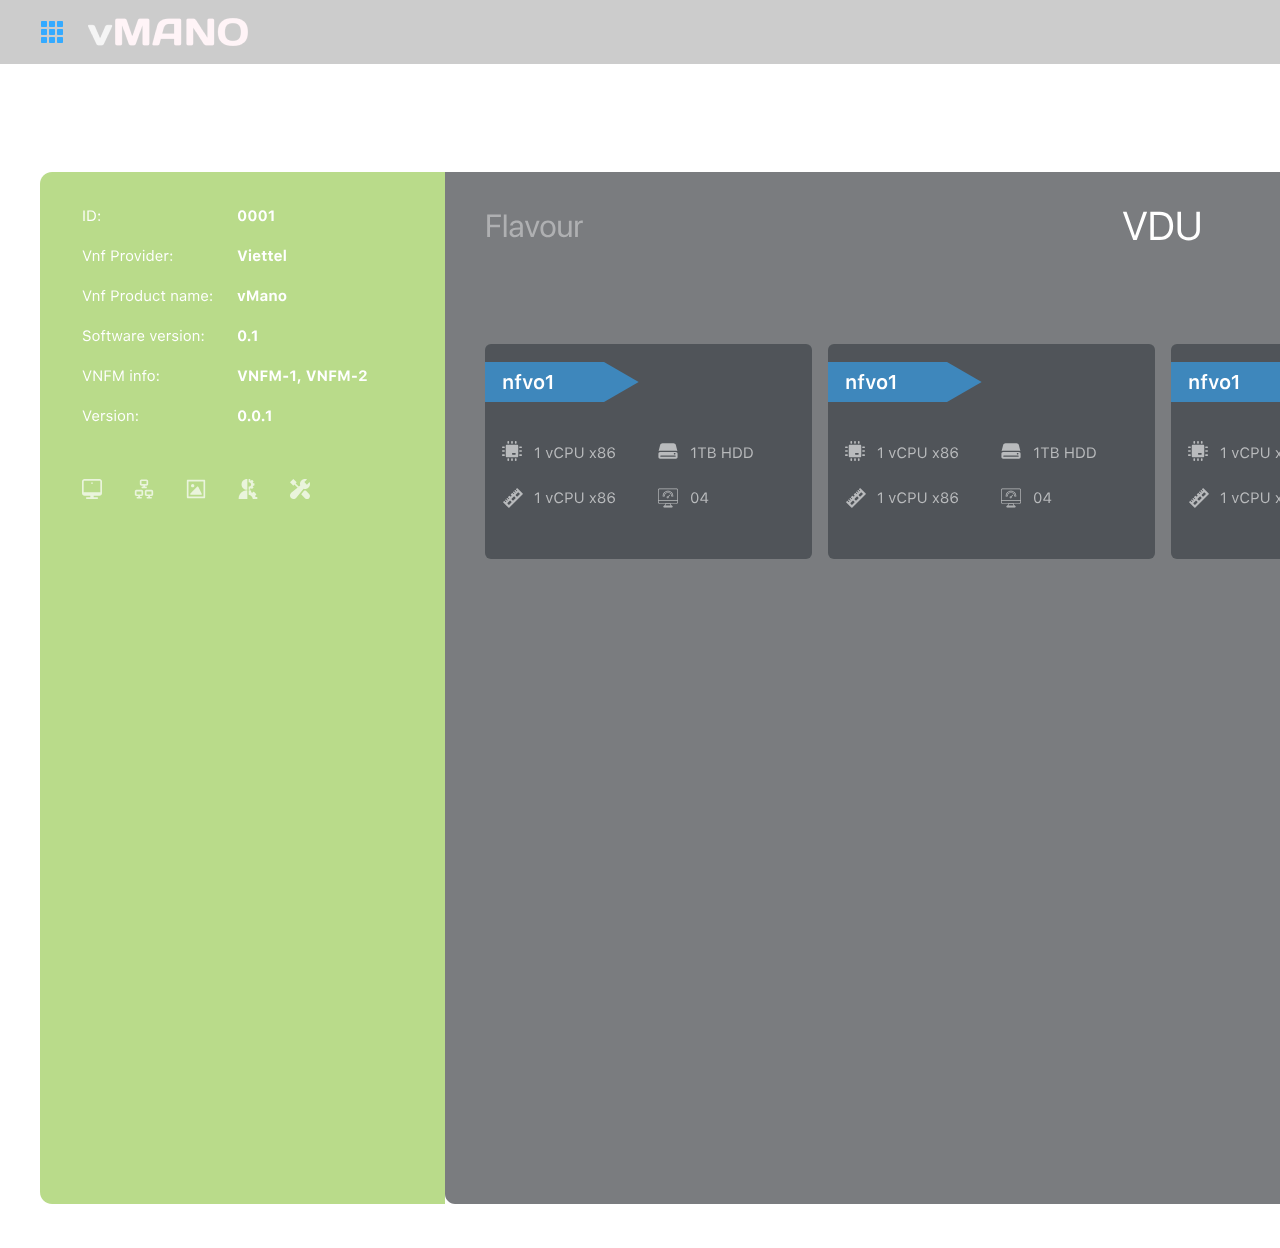
==== index.html @ f2a190d8 "done" ====
<!DOCTYPE html>
<html lang="en">
  <head>
    <meta charset="UTF-8" />
    <meta http-equiv="X-UA-Compatible" content="IE=edge" />
    <meta name="viewport" content="width=device-width, initial-scale=1.0" />
    <title>vMANO</title>
    <link rel="stylesheet" href="./assets/css/style.css" />
  </head>
  <body>
    <section id="container">
      <div class="img">
        <svg
          width="1920"
          height="1244"
          viewBox="0 0 1920 1244"
          fill="none"
          xmlns="http://www.w3.org/2000/svg"
          xmlns:xlink="http://www.w3.org/1999/xlink"
        >
          <g style="mix-blend-mode: overlay">
            <rect width="1920" height="1244" fill="url(#pattern0)" />
          </g>
          <defs>
            <pattern
              id="pattern0"
              patternContentUnits="objectBoundingBox"
              width="1"
              height="1"
            >
              <use
                xlink:href="#image0_1_40"
                transform="translate(-0.0236271) scale(0.000575414 0.000888099)"
              />
            </pattern>
          </defs>
        </svg>
      </div>
      <!-- Header -->
      <header>
        <nav class="opacity"></nav>
        <div class="logo">
          <svg width="160" height="28" viewBox="0 0 160 28" fill="none">
            <rect fill="url(#pattern0)" />
            <defs>
              <pattern
                id="pattern0"
                patternContentUnits="objectBoundingBox"
                width="1"
                height="1"
              >
                <use
                  xlink:href="#image0_1_43"
                  transform="translate(0 -0.00340136) scale(0.00238095 0.0136054)"
                />
              </pattern>
            </defs>
          </svg>
        </div>
        <div class="grid">
          <svg
            width="24"
            height="24"
            viewBox="0 0 24 24"
            fill="none"
            xmlns="http://www.w3.org/2000/svg"
          >
            <path
              d="M6 1H2C1.44772 1 1 1.44772 1 2V6C1 6.55228 1.44772 7 2 7H6C6.55228 7 7 6.55228 7 6V2C7 1.44772 6.55228 1 6 1Z"
              fill="#34AAFF"
            />
            <path
              d="M6 9H2C1.44772 9 1 9.44772 1 10V14C1 14.5523 1.44772 15 2 15H6C6.55228 15 7 14.5523 7 14V10C7 9.44772 6.55228 9 6 9Z"
              fill="#34AAFF"
            />
            <path
              d="M6 17H2C1.44772 17 1 17.4477 1 18V22C1 22.5523 1.44772 23 2 23H6C6.55228 23 7 22.5523 7 22V18C7 17.4477 6.55228 17 6 17Z"
              fill="#34AAFF"
            />
            <path
              d="M14 1H10C9.44772 1 9 1.44772 9 2V6C9 6.55228 9.44772 7 10 7H14C14.5523 7 15 6.55228 15 6V2C15 1.44772 14.5523 1 14 1Z"
              fill="#34AAFF"
            />
            <path
              d="M14 9H10C9.44772 9 9 9.44772 9 10V14C9 14.5523 9.44772 15 10 15H14C14.5523 15 15 14.5523 15 14V10C15 9.44772 14.5523 9 14 9Z"
              fill="#34AAFF"
            />
            <path
              d="M14 17H10C9.44772 17 9 17.4477 9 18V22C9 22.5523 9.44772 23 10 23H14C14.5523 23 15 22.5523 15 22V18C15 17.4477 14.5523 17 14 17Z"
              fill="#34AAFF"
            />
            <path
              d="M22 1H18C17.4477 1 17 1.44772 17 2V6C17 6.55228 17.4477 7 18 7H22C22.5523 7 23 6.55228 23 6V2C23 1.44772 22.5523 1 22 1Z"
              fill="#34AAFF"
            />
            <path
              d="M22 9H18C17.4477 9 17 9.44772 17 10V14C17 14.5523 17.4477 15 18 15H22C22.5523 15 23 14.5523 23 14V10C23 9.44772 22.5523 9 22 9Z"
              fill="#34AAFF"
            />
            <path
              d="M22 17H18C17.4477 17 17 17.4477 17 18V22C17 22.5523 17.4477 23 18 23H22C22.5523 23 23 22.5523 23 22V18C23 17.4477 22.5523 17 22 17Z"
              fill="#34AAFF"
            />
          </svg>
        </div>
        <div class="alarm-bell">
          <svg
            width="24"
            height="24"
            viewBox="0 0 24 24"
            fill="none"
            xmlns="http://www.w3.org/2000/svg"
          >
            <g clip-path="url(#clip0_1_56)">
              <path
                d="M21.0001 17.5C20.6022 17.5 20.2207 17.342 19.9394 17.0607C19.6581 16.7794 19.5001 16.3978 19.5001 16V11.138C19.5578 9.23909 18.9342 7.38218 17.7421 5.903C16.5499 4.42382 14.8679 3.41999 13.0001 3.073V1C13.0001 0.734784 12.8947 0.48043 12.7072 0.292893C12.5196 0.105357 12.2653 0 12.0001 0C11.7348 0 11.4805 0.105357 11.293 0.292893C11.1054 0.48043 11.0001 0.734784 11.0001 1V3.073C9.13223 3.41999 7.45019 4.42382 6.25804 5.903C5.06589 7.38218 4.44232 9.23909 4.50006 11.138V16C4.50006 16.3978 4.34203 16.7794 4.06072 17.0607C3.77942 17.342 3.39789 17.5 3.00006 17.5C2.73484 17.5 2.48049 17.6054 2.29295 17.7929C2.10542 17.9804 2.00006 18.2348 2.00006 18.5C2.00006 18.7652 2.10542 19.0196 2.29295 19.2071C2.48049 19.3946 2.73484 19.5 3.00006 19.5H21.0001C21.2653 19.5 21.5196 19.3946 21.7072 19.2071C21.8947 19.0196 22.0001 18.7652 22.0001 18.5C22.0001 18.2348 21.8947 17.9804 21.7072 17.7929C21.5196 17.6054 21.2653 17.5 21.0001 17.5Z"
                fill="white"
              />
              <path
                d="M14.2361 21H9.76407C9.70269 21.0001 9.64349 21.0228 9.59775 21.0637C9.55202 21.1047 9.52294 21.161 9.51607 21.222C9.50517 21.3143 9.49983 21.4071 9.50007 21.5C9.50007 22.163 9.76346 22.7989 10.2323 23.2678C10.7011 23.7366 11.337 24 12.0001 24C12.6631 24 13.299 23.7366 13.7678 23.2678C14.2367 22.7989 14.5001 22.163 14.5001 21.5C14.5003 21.4071 14.495 21.3143 14.4841 21.222C14.4776 21.1608 14.4487 21.1042 14.4028 21.0632C14.357 21.0222 14.2976 20.9997 14.2361 21Z"
                fill="white"
              />
            </g>
            <defs>
              <clipPath id="clip0_1_56">
                <rect width="24" height="24" fill="white" />
              </clipPath>
            </defs>
          </svg>
        </div>
        <div class="group">
          <svg
            width="28"
            height="28"
            viewBox="0 0 28 28"
            fill="none"
            xmlns="http://www.w3.org/2000/svg"
          >
            <rect
              x="0.5"
              y="0.5"
              width="27"
              height="27"
              rx="13.5"
              fill="white"
              fill-opacity="0.01"
              stroke="white"
            />
            <g clip-path="url(#clip0_1_59)">
              <path
                d="M16.3073 15.4667C15.616 15.8727 14.8386 16.118 14 16.118C13.1613 16.118 12.384 15.8727 11.6926 15.4667C9.26265 15.626 7.33331 17.6487 7.33331 20.118V21.2713L7.79665 21.42C7.88598 21.448 10.0253 22.118 14 22.118C17.9746 22.118 20.114 21.448 20.2033 21.42L20.6666 21.2713V20.118C20.6666 17.6487 18.7373 15.626 16.3073 15.4667Z"
                fill="white"
              />
              <path
                d="M14 14.6667C16.2527 14.6667 18 12.158 18 10C18 7.794 16.206 6 14 6C11.794 6 10 7.794 10 10C10 12.158 11.7473 14.6667 14 14.6667Z"
                fill="white"
              />
            </g>
            <defs>
              <clipPath id="clip0_1_59">
                <rect
                  width="16"
                  height="16"
                  fill="white"
                  transform="translate(6 6)"
                />
              </clipPath>
            </defs>
          </svg>
        </div>
        <div class="welcome">
          <p>Welcome admin, tungnguyen</p>
        </div>
      </header>
      <!-- End Header -->

      <div class="vnfd">
        <svg
          width="127"
          height="29"
          viewBox="0 0 127 29"
          fill="none"
          xmlns="http://www.w3.org/2000/svg"
        >
          <path
            d="M16.1133 29L25.918 0.816406H20.4883L13.3398 23.5898H13.2227L6.07422 0.816406H0.527344L10.332 29H16.1133ZM33.7891 29V9.23438H33.9648L47.9688 29H52.3047V0.816406H47.4609V20.5625H47.2852L33.3008 0.816406H28.9258V29H33.7891ZM62.3242 29V17.4961H74.1406V13.3945H62.3242V5.07422H75.2539V0.816406H57.2852V29H62.3242ZM78.9258 0.816406V29H89.2188C97.6562 29 102.617 23.7656 102.617 14.8398C102.617 5.91406 97.6367 0.816406 89.2188 0.816406H78.9258ZM83.9648 5.07422H88.6914C94.3164 5.07422 97.4805 8.55078 97.4805 14.8594C97.4805 21.2852 94.3555 24.7422 88.6914 24.7422H83.9648V5.07422ZM121.348 29H126.289V0.816406H121.309L113.945 5.99219V10.7383L121.23 5.62109H121.348V29Z"
            fill="white"
          />
        </svg>
      </div>
      <!-- Main content -->
      <main>
        <div class="main-content-right">
          <svg
            width="1435"
            height="1032"
            viewBox="0 0 1435 1032"
            fill="none"
            xmlns="http://www.w3.org/2000/svg"
          >
            <path
              opacity="0.6"
              d="M0 0H1423C1429.63 0 1435 5.37258 1435 12V1020C1435 1026.63 1429.63 1032 1423 1032H9.99997C4.47712 1032 0 1027.52 0 1022V0Z"
              fill="#212529"
            />
            <rect
              x="1270"
              y="89"
              width="40"
              height="40"
              rx="20"
              fill="#343A40"
            />
            <path
              d="M1301.06 117.939L1295.33 112.206C1296.64 110.361 1297.21 108.091 1296.93 105.844C1296.65 103.598 1295.53 101.54 1293.8 100.078C1292.07 98.6163 1289.86 97.8574 1287.6 97.9519C1285.33 98.0464 1283.19 98.9874 1281.59 100.588C1279.99 102.189 1279.05 104.333 1278.95 106.595C1278.86 108.857 1279.62 111.072 1281.08 112.801C1282.54 114.53 1284.6 115.647 1286.84 115.929C1289.09 116.212 1291.36 115.641 1293.21 114.328L1298.94 120.061L1301.06 117.939ZM1281 107C1281 105.616 1281.41 104.262 1282.18 103.111C1282.95 101.96 1284.04 101.063 1285.32 100.533C1286.6 100.003 1288.01 99.8644 1289.37 100.135C1290.72 100.405 1291.97 101.071 1292.95 102.05C1293.93 103.029 1294.6 104.277 1294.87 105.634C1295.14 106.992 1295 108.4 1294.47 109.679C1293.94 110.958 1293.04 112.051 1291.89 112.82C1290.74 113.589 1289.38 114 1288 114C1286.14 113.998 1284.36 113.26 1283.05 111.947C1281.74 110.635 1281 108.856 1281 107V107Z"
              fill="white"
            />
            <path
              d="M1381 98H1375C1373.9 98 1373 98.8954 1373 100V106C1373 107.105 1373.9 108 1375 108H1381C1382.1 108 1383 107.105 1383 106V100C1383 98.8954 1382.1 98 1381 98Z"
              fill="#34AAFF"
            />
            <path
              d="M1387 108L1393 108C1394.1 108 1395 107.105 1395 106L1395 100C1395 98.8954 1394.1 98 1393 98L1387 98C1385.9 98 1385 98.8954 1385 100L1385 106C1385 107.105 1385.9 108 1387 108Z"
              fill="#34AAFF"
            />
            <path
              d="M1381 110H1375C1373.9 110 1373 110.895 1373 112V118C1373 119.105 1373.9 120 1375 120H1381C1382.1 120 1383 119.105 1383 118V112C1383 110.895 1382.1 110 1381 110Z"
              fill="#34AAFF"
            />
            <path
              d="M1387 120L1393 120C1394.1 120 1395 119.105 1395 118L1395 112C1395 110.895 1394.1 110 1393 110L1387 110C1385.9 110 1385 110.895 1385 112L1385 118C1385 119.105 1385.9 120 1387 120Z"
              fill="#34AAFF"
            />
            <path
              d="M1332 104C1333.66 104 1335 102.657 1335 101C1335 99.3431 1333.66 98 1332 98C1330.34 98 1329 99.3431 1329 101C1329 102.657 1330.34 104 1332 104Z"
              fill="white"
            />
            <path
              d="M1332 112C1333.66 112 1335 110.657 1335 109C1335 107.343 1333.66 106 1332 106C1330.34 106 1329 107.343 1329 109C1329 110.657 1330.34 112 1332 112Z"
              fill="white"
            />
            <path
              d="M1332 120C1333.66 120 1335 118.657 1335 117C1335 115.343 1333.66 114 1332 114C1330.34 114 1329 115.343 1329 117C1329 118.657 1330.34 120 1332 120Z"
              fill="white"
            />
            <path
              d="M1350 99H1338C1337.4 99 1337 99.4 1337 100V102C1337 102.6 1337.4 103 1338 103H1350C1350.6 103 1351 102.6 1351 102V100C1351 99.4 1350.6 99 1350 99Z"
              fill="white"
            />
            <path
              d="M1350 107H1338C1337.4 107 1337 107.4 1337 108V110C1337 110.6 1337.4 111 1338 111H1350C1350.6 111 1351 110.6 1351 110V108C1351 107.4 1350.6 107 1350 107Z"
              fill="white"
            />
            <path
              d="M1350 115H1338C1337.4 115 1337 115.4 1337 116V118C1337 118.6 1337.4 119 1338 119H1350C1350.6 119 1351 118.6 1351 118V116C1351 115.4 1350.6 115 1350 115Z"
              fill="white"
            />
            <path
              d="M691.738 68L702.129 39.8164H698.438L690.059 63.7227H689.941L681.562 39.8164H677.871L688.262 68H691.738ZM705.352 39.8164V68H714.824C723.203 68 728.125 62.7852 728.125 53.8984C728.125 45.0312 723.184 39.8164 714.824 39.8164H705.352ZM708.867 42.9805H714.59C720.996 42.9805 724.531 46.8867 724.531 53.9375C724.531 60.9297 720.977 64.8359 714.59 64.8359H708.867V42.9805ZM736.016 39.8164H732.5V58.1172C732.5 64.1328 736.699 68.4688 743.691 68.4688C750.684 68.4688 754.883 64.1328 754.883 58.1172V39.8164H751.367V57.8828C751.367 62.1406 748.574 65.2266 743.691 65.2266C738.809 65.2266 736.016 62.1406 736.016 57.8828V39.8164Z"
              fill="white"
            />
            <path
              opacity="0.4"
              d="M1223.98 65L1232.3 42.4531H1229.34L1222.64 61.5781H1222.55L1215.84 42.4531H1212.89L1221.2 65H1223.98ZM1237.66 65V47.3594H1237.8L1250.14 65H1252.88V42.4531H1250.09V60.1562H1249.95L1237.61 42.4531H1234.88V65H1237.66ZM1260.06 65V55.2344H1270.05V52.7344H1260.06V44.9844H1270.94V42.4531H1257.25V65H1260.06ZM1283.53 65V42.4531H1280.72V65H1283.53ZM1287.48 65H1290.2V55.4375C1290.2 52.6875 1291.88 50.875 1294.44 50.875C1296.94 50.875 1298.17 52.3125 1298.17 54.9375V65H1300.89V54.4531C1300.89 50.7656 1298.83 48.4688 1295.27 48.4688C1292.75 48.4688 1291.02 49.5938 1290.11 51.3438H1290.05V48.75H1287.48V65ZM1310.52 65.2812C1312.86 65.2812 1314.72 64.125 1315.77 62.25H1315.81V65H1318.41V42.4531H1315.69V51.3906H1315.62C1314.66 49.6094 1312.78 48.4688 1310.45 48.4688C1306.36 48.4688 1303.56 51.7812 1303.56 56.875C1303.56 61.9688 1306.38 65.2812 1310.52 65.2812ZM1311.03 50.8594C1313.83 50.8594 1315.7 53.25 1315.7 56.875C1315.7 60.5156 1313.83 62.8906 1311.03 62.8906C1308.16 62.8906 1306.34 60.5625 1306.34 56.875C1306.34 53.2031 1308.16 50.8594 1311.03 50.8594ZM1322.22 65H1324.94V48.75H1322.22V65ZM1323.58 45.8594C1324.53 45.8594 1325.28 45.0938 1325.28 44.1562C1325.28 43.2031 1324.53 42.4531 1323.58 42.4531C1322.64 42.4531 1321.88 43.2031 1321.88 44.1562C1321.88 45.0938 1322.64 45.8594 1323.58 45.8594ZM1342.11 54.0781C1341.77 51.1562 1339.34 48.4688 1335.28 48.4688C1330.8 48.4688 1327.81 51.75 1327.81 56.875C1327.81 62.1094 1330.81 65.2812 1335.31 65.2812C1339 65.2812 1341.72 63 1342.14 59.7656H1339.47C1339 61.7188 1337.55 62.8906 1335.33 62.8906C1332.52 62.8906 1330.58 60.6562 1330.58 56.875C1330.58 53.1875 1332.48 50.8594 1335.3 50.8594C1337.69 50.8594 1339.06 52.3125 1339.45 54.0781H1342.11ZM1350 62.9688C1348.05 62.9688 1346.75 61.9531 1346.75 60.4062C1346.75 58.875 1348 57.9062 1350.19 57.7656L1354.53 57.5V58.8281C1354.53 61.1719 1352.56 62.9688 1350 62.9688ZM1349.39 65.2812C1351.58 65.2812 1353.64 64.0625 1354.61 62.2031H1354.67V65H1357.25V53.7656C1357.25 50.5312 1354.84 48.4688 1351.03 48.4688C1347.19 48.4688 1344.78 50.625 1344.59 53.4375H1347.22C1347.56 51.8438 1348.88 50.8594 1350.97 50.8594C1353.22 50.8594 1354.53 52.0469 1354.53 54.0312V55.3906L1349.88 55.6562C1346.12 55.875 1343.98 57.625 1343.98 60.4062C1343.98 63.3281 1346.16 65.2812 1349.39 65.2812ZM1361.58 44.8281V48.75H1359.16V50.9844H1361.58V60.7812C1361.58 63.9062 1362.73 65.125 1365.72 65.125C1366.36 65.125 1367.11 65.0781 1367.44 65V62.7188C1367.25 62.75 1366.62 62.7969 1366.31 62.7969C1364.92 62.7969 1364.3 62.125 1364.3 60.6406V50.9844H1367.45V48.75H1364.3V44.8281H1361.58ZM1376.62 65.2812C1381.11 65.2812 1384.14 62.0469 1384.14 56.875C1384.14 51.6875 1381.11 48.4688 1376.62 48.4688C1372.12 48.4688 1369.09 51.6875 1369.09 56.875C1369.09 62.0469 1372.12 65.2812 1376.62 65.2812ZM1376.62 62.8906C1373.75 62.8906 1371.86 60.7031 1371.86 56.875C1371.86 53.0469 1373.75 50.8594 1376.62 50.8594C1379.5 50.8594 1381.38 53.0469 1381.38 56.875C1381.38 60.7031 1379.5 62.8906 1376.62 62.8906ZM1386.89 65H1389.61V54.875C1389.61 52.5781 1390.98 51.0625 1393.09 51.0625C1393.75 51.0625 1394.33 51.1406 1394.55 51.2188V48.5781C1394.33 48.5469 1393.92 48.4688 1393.45 48.4688C1391.55 48.4688 1390.05 49.6094 1389.52 51.4062H1389.45V48.75H1386.89V65Z"
              fill="white"
            />
            <path
              opacity="0.4"
              d="M45 65V55.2344H54.9844V52.7344H45V44.9844H55.875V42.4531H42.1875V65H45ZM58.8125 65H61.5312V42.4531H58.8125V65ZM70.5625 62.9688C68.6094 62.9688 67.3125 61.9531 67.3125 60.4062C67.3125 58.875 68.5625 57.9062 70.75 57.7656L75.0938 57.5V58.8281C75.0938 61.1719 73.125 62.9688 70.5625 62.9688ZM69.9531 65.2812C72.1406 65.2812 74.2031 64.0625 75.1719 62.2031H75.2344V65H77.8125V53.7656C77.8125 50.5312 75.4062 48.4688 71.5938 48.4688C67.75 48.4688 65.3438 50.625 65.1562 53.4375H67.7812C68.125 51.8438 69.4375 50.8594 71.5312 50.8594C73.7812 50.8594 75.0938 52.0469 75.0938 54.0312V55.3906L70.4375 55.6562C66.6875 55.875 64.5469 57.625 64.5469 60.4062C64.5469 63.3281 66.7188 65.2812 69.9531 65.2812ZM94.5938 48.75H91.7656L87.2656 62.1094H87.2031L82.7188 48.75H79.8594L85.8438 65H88.625L94.5938 48.75ZM103 65.2812C107.484 65.2812 110.516 62.0469 110.516 56.875C110.516 51.6875 107.484 48.4688 103 48.4688C98.5 48.4688 95.4688 51.6875 95.4688 56.875C95.4688 62.0469 98.5 65.2812 103 65.2812ZM103 62.8906C100.125 62.8906 98.2344 60.7031 98.2344 56.875C98.2344 53.0469 100.125 50.8594 103 50.8594C105.875 50.8594 107.75 53.0469 107.75 56.875C107.75 60.7031 105.875 62.8906 103 62.8906ZM126.609 48.75H123.891V58.2969C123.891 61.0625 122.297 62.875 119.656 62.875C117.141 62.875 115.906 61.4531 115.906 58.8125V48.75H113.188V59.2969C113.188 62.9844 115.266 65.2812 118.812 65.2812C121.312 65.2812 123 64.2344 123.969 62.3594H124.031V65H126.609V48.75ZM130.141 65H132.859V54.875C132.859 52.5781 134.234 51.0625 136.344 51.0625C137 51.0625 137.578 51.1406 137.797 51.2188V48.5781C137.578 48.5469 137.172 48.4688 136.703 48.4688C134.797 48.4688 133.297 49.6094 132.766 51.4062H132.703V48.75H130.141V65Z"
              fill="white"
            />
            <g clip-path="url(#clip0_1_67)">
              <rect
                opacity="0.6"
                x="40"
                y="172"
                width="327"
                height="215"
                rx="6"
                fill="#343A40"
              />
              <path
                d="M193.641 210L159 230V190L193.641 210Z"
                fill="#34AAFF"
                fill-opacity="0.6"
              />
              <rect
                x="39"
                y="190"
                width="120"
                height="40"
                fill="#34AAFF"
                fill-opacity="0.6"
              />
              <path
                d="M58.4844 217H60.9062V210.779C60.9062 209.207 61.8145 208.211 63.2598 208.211C64.7344 208.211 65.418 209.031 65.418 210.662V217H67.8398V210.086C67.8398 207.537 66.541 206.102 64.1582 206.102C62.5664 206.102 61.4922 206.834 60.9844 208.025H60.8184V206.316H58.4844V217ZM71.4922 217H73.9043V208.318H76.1992V206.385H73.875V205.418C73.875 204.412 74.3242 203.914 75.4668 203.914C75.8086 203.914 76.1016 203.934 76.2969 203.963V202.186C75.9062 202.117 75.4668 202.078 74.9492 202.078C72.5762 202.078 71.4922 203.133 71.4922 205.262V206.385H69.7441V208.318H71.4922V217ZM87.8594 206.316H85.3008L82.8496 214.578H82.6836L80.2129 206.316H77.6152L81.4141 217H84.0801L87.8594 206.316ZM94.0898 217.215C97.2832 217.215 99.2266 215.125 99.2266 211.658C99.2266 208.201 97.2734 206.102 94.0898 206.102C90.916 206.102 88.9531 208.211 88.9531 211.658C88.9531 215.125 90.8867 217.215 94.0898 217.215ZM94.0898 215.184C92.4004 215.184 91.4336 213.895 91.4336 211.658C91.4336 209.432 92.4004 208.133 94.0898 208.133C95.7695 208.133 96.7363 209.432 96.7363 211.658C96.7363 213.895 95.7793 215.184 94.0898 215.184ZM104.568 217H107.088V202.908H104.578L100.896 205.486V207.908L104.402 205.447H104.568V217Z"
                fill="white"
              />
              <g opacity="0.6">
                <path
                  d="M213.417 281.709V285.043C213.418 285.484 213.594 285.907 213.907 286.219C214.219 286.532 214.642 286.708 215.083 286.709H230.917C231.358 286.708 231.781 286.532 232.094 286.22C232.406 285.907 232.582 285.484 232.583 285.043V281.709C232.582 281.267 232.406 280.844 232.094 280.532C231.782 280.22 231.358 280.044 230.917 280.043H215.083C214.642 280.044 214.219 280.22 213.906 280.532C213.594 280.844 213.418 281.268 213.417 281.709V281.709ZM229.667 280.876C229.831 280.876 229.993 280.925 230.13 281.016C230.267 281.108 230.373 281.238 230.437 281.39C230.5 281.543 230.516 281.71 230.484 281.872C230.452 282.033 230.372 282.182 230.256 282.298C230.139 282.415 229.991 282.494 229.829 282.526C229.668 282.559 229.5 282.542 229.348 282.479C229.195 282.416 229.065 282.309 228.974 282.172C228.882 282.035 228.833 281.874 228.833 281.709C228.833 281.488 228.921 281.276 229.077 281.12C229.234 280.964 229.446 280.876 229.667 280.876ZM215.917 283.583H230.083C230.249 283.583 230.408 283.649 230.525 283.766C230.642 283.884 230.708 284.043 230.708 284.208C230.708 284.374 230.642 284.533 230.525 284.65C230.408 284.767 230.249 284.833 230.083 284.833H215.917C215.751 284.833 215.592 284.767 215.475 284.65C215.358 284.533 215.292 284.374 215.292 284.208C215.292 284.043 215.358 283.884 215.475 283.766C215.592 283.649 215.751 283.583 215.917 283.583V283.583Z"
                  fill="white"
                />
                <path
                  d="M215.083 278.793H230.917C231.301 278.793 231.681 278.871 232.033 279.023C232.069 279.038 232.108 279.043 232.147 279.037C232.185 279.031 232.221 279.015 232.251 278.99C232.28 278.964 232.302 278.931 232.314 278.894C232.325 278.857 232.326 278.818 232.317 278.78L230.908 273.219C230.75 272.676 230.423 272.197 229.976 271.851C229.528 271.505 228.982 271.309 228.417 271.293H217.583C217.018 271.309 216.472 271.505 216.025 271.851C215.577 272.197 215.251 272.676 215.093 273.219L213.683 278.78C213.674 278.818 213.675 278.857 213.686 278.894C213.698 278.931 213.72 278.964 213.749 278.99C213.779 279.015 213.815 279.031 213.853 279.037C213.892 279.043 213.931 279.038 213.967 279.023C214.319 278.871 214.699 278.793 215.083 278.793V278.793Z"
                  fill="white"
                />
              </g>
              <path
                opacity="0.6"
                d="M92.7061 286H94.0244V275.431H92.7134L89.9009 277.453V278.844L92.5889 276.896H92.7061V286ZM107.867 278.104H106.52L104.359 284.608H104.242L102.081 278.104H100.733L103.656 286H104.945L107.867 278.104ZM113.968 286.249C116.217 286.249 117.887 284.997 118.238 283.056H116.898C116.561 284.279 115.44 285.033 113.968 285.033C111.932 285.033 110.658 283.371 110.658 280.719C110.658 278.068 111.932 276.398 113.961 276.398C115.418 276.398 116.546 277.255 116.898 278.617H118.238C117.923 276.581 116.188 275.182 113.961 275.182C111.09 275.182 109.303 277.306 109.303 280.719C109.303 284.125 111.097 286.249 113.968 286.249ZM120.45 275.431V286H121.769V282.228H124.427C126.412 282.228 127.826 280.829 127.826 278.852C127.826 276.837 126.441 275.431 124.442 275.431H120.45ZM121.769 276.603H124.098C125.628 276.603 126.471 277.401 126.471 278.852C126.471 280.25 125.599 281.056 124.098 281.056H121.769V276.603ZM131.29 275.431H129.972V282.367C129.972 284.623 131.546 286.249 134.168 286.249C136.791 286.249 138.365 284.623 138.365 282.367V275.431H137.047V282.279C137.047 283.876 136 285.033 134.168 285.033C132.337 285.033 131.29 283.876 131.29 282.279V275.431ZM147.909 283.041L149.776 286.022H151.271L148.553 282.023L151.234 278.126H149.806L147.953 281.063H147.835L145.96 278.126H144.459L147.191 282.074L144.488 286.022H145.917L147.792 283.041H147.909ZM156.588 286.249C158.829 286.249 160.396 284.982 160.396 283.173C160.396 281.796 159.525 280.727 158.199 280.478V280.36C159.291 280.06 159.964 279.159 159.964 278.002C159.964 276.354 158.565 275.182 156.588 275.182C154.61 275.182 153.211 276.354 153.211 278.002C153.211 279.152 153.9 280.067 154.977 280.36V280.478C153.651 280.727 152.779 281.796 152.779 283.173C152.779 284.982 154.347 286.249 156.588 286.249ZM156.588 285.121C155.123 285.121 154.112 284.286 154.112 283.078C154.112 281.869 155.123 281.034 156.588 281.034C158.053 281.034 159.063 281.869 159.063 283.078C159.063 284.286 158.053 285.121 156.588 285.121ZM156.588 279.921C155.343 279.921 154.508 279.203 154.508 278.126C154.508 277.035 155.335 276.31 156.588 276.31C157.84 276.31 158.668 277.035 158.668 278.126C158.668 279.203 157.833 279.921 156.588 279.921ZM166.292 286.242C168.46 286.242 169.999 284.726 169.999 282.602C169.999 280.551 168.541 279.064 166.527 279.064C165.267 279.064 164.234 279.665 163.714 280.69H163.597C163.641 277.819 164.667 276.354 166.424 276.354C167.494 276.354 168.27 276.903 168.49 277.885H169.845C169.574 276.244 168.307 275.182 166.38 275.182C163.883 275.182 162.315 277.262 162.315 280.895C162.315 284.455 163.993 286.242 166.292 286.242ZM166.278 285.084C164.923 285.084 163.89 284.015 163.89 282.602C163.89 281.203 164.894 280.207 166.292 280.207C167.691 280.207 168.666 281.203 168.666 282.646C168.666 284.03 167.633 285.084 166.278 285.084Z"
                fill="white"
              />
              <path
                opacity="0.6"
                d="M92.7061 331H94.0244V320.431H92.7134L89.9009 322.453V323.844L92.5889 321.896H92.7061V331ZM107.867 323.104H106.52L104.359 329.608H104.242L102.081 323.104H100.733L103.656 331H104.945L107.867 323.104ZM113.968 331.249C116.217 331.249 117.887 329.997 118.238 328.056H116.898C116.561 329.279 115.44 330.033 113.968 330.033C111.932 330.033 110.658 328.371 110.658 325.719C110.658 323.068 111.932 321.398 113.961 321.398C115.418 321.398 116.546 322.255 116.898 323.617H118.238C117.923 321.581 116.188 320.182 113.961 320.182C111.09 320.182 109.303 322.306 109.303 325.719C109.303 329.125 111.097 331.249 113.968 331.249ZM120.45 320.431V331H121.769V327.228H124.427C126.412 327.228 127.826 325.829 127.826 323.852C127.826 321.837 126.441 320.431 124.442 320.431H120.45ZM121.769 321.603H124.098C125.628 321.603 126.471 322.401 126.471 323.852C126.471 325.25 125.599 326.056 124.098 326.056H121.769V321.603ZM131.29 320.431H129.972V327.367C129.972 329.623 131.546 331.249 134.168 331.249C136.791 331.249 138.365 329.623 138.365 327.367V320.431H137.047V327.279C137.047 328.876 136 330.033 134.168 330.033C132.337 330.033 131.29 328.876 131.29 327.279V320.431ZM147.909 328.041L149.776 331.022H151.271L148.553 327.023L151.234 323.126H149.806L147.953 326.063H147.835L145.96 323.126H144.459L147.191 327.074L144.488 331.022H145.917L147.792 328.041H147.909ZM156.588 331.249C158.829 331.249 160.396 329.982 160.396 328.173C160.396 326.796 159.525 325.727 158.199 325.478V325.36C159.291 325.06 159.964 324.159 159.964 323.002C159.964 321.354 158.565 320.182 156.588 320.182C154.61 320.182 153.211 321.354 153.211 323.002C153.211 324.152 153.9 325.067 154.977 325.36V325.478C153.651 325.727 152.779 326.796 152.779 328.173C152.779 329.982 154.347 331.249 156.588 331.249ZM156.588 330.121C155.123 330.121 154.112 329.286 154.112 328.078C154.112 326.869 155.123 326.034 156.588 326.034C158.053 326.034 159.063 326.869 159.063 328.078C159.063 329.286 158.053 330.121 156.588 330.121ZM156.588 324.921C155.343 324.921 154.508 324.203 154.508 323.126C154.508 322.035 155.335 321.31 156.588 321.31C157.84 321.31 158.668 322.035 158.668 323.126C158.668 324.203 157.833 324.921 156.588 324.921ZM166.292 331.242C168.46 331.242 169.999 329.726 169.999 327.602C169.999 325.551 168.541 324.064 166.527 324.064C165.267 324.064 164.234 324.665 163.714 325.69H163.597C163.641 322.819 164.667 321.354 166.424 321.354C167.494 321.354 168.27 321.903 168.49 322.885H169.845C169.574 321.244 168.307 320.182 166.38 320.182C163.883 320.182 162.315 322.262 162.315 325.895C162.315 329.455 163.993 331.242 166.292 331.242ZM166.278 330.084C164.923 330.084 163.89 329.015 163.89 327.602C163.89 326.203 164.894 325.207 166.292 325.207C167.691 325.207 168.666 326.203 168.666 327.646C168.666 329.03 167.633 330.084 166.278 330.084Z"
                fill="white"
              />
              <path
                opacity="0.6"
                d="M248.941 286H250.259V275.431H248.948L246.136 277.453V278.844L248.824 276.896H248.941V286ZM257.649 286V276.618H261.055V275.431H252.925V276.618H256.331V286H257.649ZM267.215 286C269.463 286 270.796 284.894 270.796 283.034C270.796 281.635 269.881 280.646 268.438 280.463V280.346C269.456 280.163 270.262 279.167 270.262 278.068C270.262 276.449 269.075 275.431 267.134 275.431H263.091V286H267.215ZM264.41 276.596H266.856C268.167 276.596 268.929 277.218 268.929 278.295C268.929 279.416 268.116 279.987 266.519 279.987H264.41V276.596ZM264.41 284.835V281.122H266.893C268.577 281.122 269.441 281.745 269.441 282.968C269.441 284.191 268.606 284.835 267.017 284.835H264.41ZM285.621 286V275.431H284.302V280.001H278.501V275.431H277.183V286H278.501V281.188H284.302V286H285.621ZM288.316 275.431V286H291.941C295.083 286 296.929 284.044 296.929 280.712C296.929 277.387 295.076 275.431 291.941 275.431H288.316ZM289.634 276.618H291.854C294.197 276.618 295.582 278.141 295.582 280.727C295.582 283.305 294.212 284.813 291.854 284.813H289.634V276.618ZM299.214 275.431V286H302.84C305.982 286 307.828 284.044 307.828 280.712C307.828 277.387 305.975 275.431 302.84 275.431H299.214ZM300.533 276.618H302.752C305.096 276.618 306.48 278.141 306.48 280.727C306.48 283.305 305.11 284.813 302.752 284.813H300.533V276.618Z"
                fill="white"
              />
              <path
                opacity="0.6"
                d="M249.731 331.249C252.104 331.249 253.467 329.242 253.467 325.734C253.467 322.233 252.083 320.182 249.731 320.182C247.366 320.182 245.981 322.226 245.981 325.712C245.981 329.228 247.351 331.249 249.731 331.249ZM249.731 330.099C248.171 330.099 247.307 328.539 247.307 325.712C247.307 322.921 248.186 321.339 249.731 321.339C251.277 321.339 252.141 322.907 252.141 325.712C252.141 328.546 251.292 330.099 249.731 330.099ZM260.454 331H261.743V328.81H263.245V327.631H261.743V320.431H259.832C258.352 322.636 256.733 325.214 255.305 327.609V328.81H260.454V331ZM256.653 327.55C257.803 325.609 259.187 323.427 260.374 321.654H260.461V327.638H256.653V327.55Z"
                fill="white"
              />
              <g opacity="0.6" clip-path="url(#clip1_1_67)">
                <path
                  d="M59.0292 278.167H57.8333C57.6123 278.167 57.4004 278.254 57.2441 278.411C57.0878 278.567 57 278.779 57 279C57 279.221 57.0878 279.433 57.2441 279.589C57.4004 279.746 57.6123 279.833 57.8333 279.833H59.0292C59.2502 279.833 59.4621 279.746 59.6184 279.589C59.7747 279.433 59.8625 279.221 59.8625 279C59.8625 278.779 59.7747 278.567 59.6184 278.411C59.4621 278.254 59.2502 278.167 59.0292 278.167Z"
                  fill="white"
                />
                <path
                  d="M59.0292 282.333H57.8333C57.6123 282.333 57.4004 282.421 57.2441 282.577C57.0878 282.734 57 282.946 57 283.167C57 283.388 57.0878 283.6 57.2441 283.756C57.4004 283.912 57.6123 284 57.8333 284H59.0292C59.2502 284 59.4621 283.912 59.6184 283.756C59.7747 283.6 59.8625 283.388 59.8625 283.167C59.8625 282.946 59.7747 282.734 59.6184 282.577C59.4621 282.421 59.2502 282.333 59.0292 282.333Z"
                  fill="white"
                />
                <path
                  d="M59.0292 274.417H57.8333C57.6123 274.417 57.4004 274.504 57.2441 274.661C57.0878 274.817 57 275.029 57 275.25C57 275.471 57.0878 275.683 57.2441 275.839C57.4004 275.996 57.6123 276.083 57.8333 276.083H59.0292C59.2502 276.083 59.4621 275.996 59.6184 275.839C59.7747 275.683 59.8625 275.471 59.8625 275.25C59.8625 275.029 59.7747 274.817 59.6184 274.661C59.4621 274.504 59.2502 274.417 59.0292 274.417Z"
                  fill="white"
                />
                <path
                  d="M76.1667 278.167H74.9708C74.7498 278.167 74.5379 278.254 74.3816 278.411C74.2253 278.567 74.1375 278.779 74.1375 279C74.1375 279.221 74.2253 279.433 74.3816 279.589C74.5379 279.746 74.7498 279.833 74.9708 279.833H76.1667C76.3877 279.833 76.5997 279.746 76.7559 279.589C76.9122 279.433 77 279.221 77 279C77 278.779 76.9122 278.567 76.7559 278.411C76.5997 278.254 76.3877 278.167 76.1667 278.167Z"
                  fill="white"
                />
                <path
                  d="M74.9708 276.083H76.1667C76.3877 276.083 76.5997 275.996 76.7559 275.839C76.9122 275.683 77 275.471 77 275.25C77 275.029 76.9122 274.817 76.7559 274.661C76.5997 274.504 76.3877 274.417 76.1667 274.417H74.9708C74.7498 274.417 74.5379 274.504 74.3816 274.661C74.2253 274.817 74.1375 275.029 74.1375 275.25C74.1375 275.471 74.2253 275.683 74.3816 275.839C74.5379 275.996 74.7498 276.083 74.9708 276.083Z"
                  fill="white"
                />
                <path
                  d="M76.1667 282.333H74.9708C74.7498 282.333 74.5379 282.421 74.3816 282.577C74.2253 282.734 74.1375 282.946 74.1375 283.167C74.1375 283.388 74.2253 283.6 74.3816 283.756C74.5379 283.912 74.7498 284 74.9708 284H76.1667C76.3877 284 76.5997 283.912 76.7559 283.756C76.9122 283.6 77 283.388 77 283.167C77 282.946 76.9122 282.734 76.7559 282.577C76.5997 282.421 76.3877 282.333 76.1667 282.333Z"
                  fill="white"
                />
                <path
                  d="M67 271.862C67.221 271.862 67.433 271.775 67.5892 271.618C67.7455 271.462 67.8333 271.25 67.8333 271.029V269.833C67.8333 269.612 67.7455 269.4 67.5892 269.244C67.433 269.088 67.221 269 67 269C66.779 269 66.567 269.088 66.4107 269.244C66.2545 269.4 66.1667 269.612 66.1667 269.833V271.029C66.1667 271.25 66.2545 271.462 66.4107 271.618C66.567 271.775 66.779 271.862 67 271.862V271.862Z"
                  fill="white"
                />
                <path
                  d="M63.25 271.862C63.471 271.862 63.683 271.775 63.8392 271.618C63.9955 271.462 64.0833 271.25 64.0833 271.029V269.833C64.0833 269.612 63.9955 269.4 63.8392 269.244C63.683 269.088 63.471 269 63.25 269C63.029 269 62.817 269.088 62.6607 269.244C62.5045 269.4 62.4167 269.612 62.4167 269.833V271.029C62.4167 271.25 62.5045 271.462 62.6607 271.618C62.817 271.775 63.029 271.862 63.25 271.862V271.862Z"
                  fill="white"
                />
                <path
                  d="M70.75 271.862C70.971 271.862 71.183 271.775 71.3392 271.618C71.4955 271.462 71.5833 271.25 71.5833 271.029V269.833C71.5833 269.612 71.4955 269.4 71.3392 269.244C71.183 269.088 70.971 269 70.75 269C70.529 269 70.317 269.088 70.1607 269.244C70.0045 269.4 69.9167 269.612 69.9167 269.833V271.029C69.9167 271.25 70.0045 271.462 70.1607 271.618C70.317 271.775 70.529 271.862 70.75 271.862V271.862Z"
                  fill="white"
                />
                <path
                  d="M67 286.138C66.779 286.138 66.567 286.226 66.4107 286.382C66.2545 286.539 66.1667 286.751 66.1667 286.972V288.167C66.1667 288.388 66.2545 288.6 66.4107 288.756C66.567 288.912 66.779 289 67 289C67.221 289 67.433 288.912 67.5892 288.756C67.7455 288.6 67.8333 288.388 67.8333 288.167V286.972C67.8333 286.751 67.7455 286.539 67.5892 286.382C67.433 286.226 67.221 286.138 67 286.138Z"
                  fill="white"
                />
                <path
                  d="M70.75 286.138C70.529 286.138 70.317 286.226 70.1607 286.382C70.0045 286.539 69.9167 286.751 69.9167 286.972V288.167C69.9167 288.388 70.0045 288.6 70.1607 288.756C70.317 288.912 70.529 289 70.75 289C70.971 289 71.183 288.912 71.3392 288.756C71.4955 288.6 71.5833 288.388 71.5833 288.167V286.972C71.5833 286.751 71.4955 286.539 71.3392 286.382C71.183 286.226 70.971 286.138 70.75 286.138Z"
                  fill="white"
                />
                <path
                  d="M63.25 286.138C63.029 286.138 62.817 286.226 62.6607 286.382C62.5045 286.539 62.4167 286.751 62.4167 286.972V288.167C62.4167 288.388 62.5045 288.6 62.6607 288.756C62.817 288.912 63.029 289 63.25 289C63.471 289 63.683 288.912 63.8392 288.756C63.9955 288.6 64.0833 288.388 64.0833 288.167V286.972C64.0833 286.751 63.9955 286.539 63.8392 286.382C63.683 286.226 63.471 286.138 63.25 286.138Z"
                  fill="white"
                />
                <path
                  d="M72.0558 272.75H61.9442C61.6274 272.75 61.3238 272.877 61.1 273.101C60.8761 273.325 60.7502 273.628 60.75 273.945V284.056C60.7507 284.372 60.8767 284.676 61.1005 284.9C61.3243 285.123 61.6277 285.249 61.9442 285.25H72.0558C72.3723 285.249 72.6757 285.123 72.8995 284.9C73.1233 284.676 73.2493 284.372 73.25 284.056V273.945C73.2498 273.628 73.1239 273.325 72.9 273.101C72.6762 272.877 72.3726 272.75 72.0558 272.75V272.75ZM70.75 281.917C70.75 282.138 70.6622 282.35 70.5059 282.506C70.3496 282.662 70.1377 282.75 69.9167 282.75H67.8333C67.6123 282.75 67.4004 282.662 67.2441 282.506C67.0878 282.35 67 282.138 67 281.917C67 281.696 67.0878 281.484 67.2441 281.327C67.4004 281.171 67.6123 281.083 67.8333 281.083H69.9167C70.1377 281.083 70.3496 281.171 70.5059 281.327C70.6622 281.484 70.75 281.696 70.75 281.917Z"
                  fill="white"
                />
              </g>
              <g opacity="0.6">
                <path
                  d="M77.7225 322.167C77.8006 322.089 77.8445 321.983 77.8445 321.872C77.8445 321.762 77.8006 321.656 77.7225 321.578L72.4167 316.278C72.3385 316.2 72.2326 316.156 72.1221 316.156C72.0116 316.156 71.9056 316.2 71.8275 316.278L70.9608 317.145C70.9219 317.184 70.9001 317.237 70.9001 317.292C70.9001 317.347 70.9219 317.4 70.9608 317.439L71.9925 318.471C72.0323 318.509 72.0641 318.555 72.0859 318.606C72.1077 318.657 72.1192 318.712 72.1197 318.767C72.1202 318.822 72.1096 318.877 72.0887 318.928C72.0677 318.98 72.0368 319.026 71.9977 319.065C71.9586 319.104 71.912 319.135 71.8608 319.156C71.8096 319.177 71.7548 319.188 71.6994 319.187C71.6441 319.187 71.5894 319.175 71.5386 319.153C71.4878 319.132 71.4418 319.1 71.4033 319.06L70.3733 318.029C70.3541 318.01 70.3311 317.994 70.3059 317.984C70.2807 317.973 70.2536 317.968 70.2263 317.968C70.1989 317.968 70.1719 317.973 70.1466 317.984C70.1214 317.994 70.0985 318.01 70.0792 318.029L69.49 318.618C69.4706 318.638 69.4553 318.661 69.4448 318.686C69.4343 318.711 69.4289 318.738 69.4289 318.765C69.4289 318.793 69.4343 318.82 69.4448 318.845C69.4553 318.87 69.4706 318.893 69.49 318.913L70.5208 319.943C70.5967 320.022 70.6387 320.127 70.6378 320.236C70.6368 320.346 70.593 320.45 70.5158 320.527C70.4385 320.605 70.334 320.649 70.2248 320.649C70.1155 320.65 70.0103 320.608 69.9317 320.533L68.9008 319.5C68.8615 319.461 68.8086 319.439 68.7533 319.439C68.6981 319.439 68.6451 319.461 68.6058 319.5L67.87 320.237L69.0475 321.417C69.0873 321.455 69.1191 321.501 69.1409 321.552C69.1627 321.603 69.1742 321.657 69.1747 321.713C69.1752 321.768 69.1646 321.823 69.1437 321.874C69.1227 321.925 69.0918 321.972 69.0527 322.011C69.0136 322.05 68.967 322.081 68.9158 322.102C68.8646 322.123 68.8098 322.134 68.7544 322.133C68.6991 322.133 68.6444 322.121 68.5936 322.099C68.5428 322.077 68.4968 322.046 68.4583 322.006L67.4275 320.975C67.3885 320.936 67.3356 320.914 67.2804 320.914C67.2253 320.914 67.1724 320.936 67.1333 320.975L65.9375 322.171C65.8987 322.21 65.8679 322.256 65.8469 322.306C65.8259 322.357 65.8151 322.411 65.8151 322.466C65.8151 322.521 65.8259 322.575 65.8469 322.626C65.8679 322.676 65.8987 322.722 65.9375 322.761L66.2317 323.054C66.3836 323.211 66.4677 323.422 66.466 323.64C66.4643 323.859 66.3768 324.068 66.2224 324.222C66.068 324.377 65.859 324.465 65.6405 324.467C65.422 324.469 65.2115 324.385 65.0542 324.233L64.7592 323.938C64.681 323.86 64.5751 323.816 64.4646 323.816C64.3541 323.816 64.2481 323.86 64.17 323.938L63.0083 325.1C62.9694 325.139 62.9475 325.192 62.9475 325.248C62.9475 325.303 62.9694 325.356 63.0083 325.395L64.0392 326.425C64.1151 326.504 64.1571 326.609 64.1561 326.718C64.1552 326.827 64.1114 326.932 64.0341 327.009C63.9568 327.086 63.8523 327.13 63.7431 327.131C63.6338 327.132 63.5286 327.09 63.45 327.014L62.4167 325.984C62.3973 325.965 62.3743 325.949 62.349 325.939C62.3237 325.928 62.2966 325.923 62.2692 325.923C62.2418 325.923 62.2146 325.928 62.1893 325.939C62.164 325.949 62.141 325.965 62.1217 325.984L61.5325 326.573C61.5131 326.593 61.4977 326.616 61.4872 326.641C61.4767 326.666 61.4713 326.693 61.4713 326.721C61.4713 326.748 61.4767 326.775 61.4872 326.801C61.4977 326.826 61.5131 326.849 61.5325 326.868L62.5633 327.899C62.6031 327.938 62.6349 327.984 62.6567 328.034C62.6786 328.085 62.6901 328.14 62.6905 328.195C62.691 328.251 62.6805 328.305 62.6595 328.357C62.6386 328.408 62.6076 328.454 62.5685 328.494C62.5294 328.533 62.4829 328.564 62.4317 328.585C62.3805 328.605 62.3256 328.616 62.2703 328.616C62.2149 328.615 62.1603 328.604 62.1094 328.582C62.0586 328.56 62.0126 328.528 61.9742 328.488L60.9458 327.458C60.9067 327.419 60.8536 327.397 60.7983 327.397C60.7431 327.397 60.69 327.419 60.6508 327.458L60.0617 328.047C60.0227 328.086 60.0009 328.139 60.0009 328.194C60.0009 328.249 60.0227 328.302 60.0617 328.341L61.0933 329.373C61.1331 329.411 61.1649 329.457 61.1867 329.508C61.2086 329.559 61.2201 329.613 61.2205 329.669C61.221 329.724 61.2105 329.779 61.1895 329.83C61.1686 329.881 61.1376 329.928 61.0985 329.967C61.0594 330.006 61.0129 330.037 60.9617 330.058C60.9105 330.079 60.8556 330.089 60.8003 330.089C60.7449 330.088 60.6903 330.077 60.6394 330.055C60.5886 330.033 60.5426 330.001 60.5042 329.962L59.4725 328.93C59.4335 328.891 59.3806 328.869 59.3254 328.869C59.2703 328.869 59.2174 328.891 59.1783 328.93L58.2775 329.833C58.1994 329.911 58.1555 330.017 58.1555 330.128C58.1555 330.238 58.1994 330.344 58.2775 330.423L63.5833 335.723C63.6615 335.801 63.7674 335.845 63.8779 335.845C63.9884 335.845 64.0944 335.801 64.1725 335.723L77.7225 322.167ZM72.7142 320.693C72.8705 320.537 73.0824 320.449 73.3033 320.449C73.5243 320.449 73.7362 320.537 73.8925 320.693L74.4817 321.283C74.5592 321.36 74.6206 321.452 74.6626 321.553C74.7045 321.654 74.7261 321.763 74.7261 321.872C74.7261 321.982 74.7045 322.09 74.6626 322.191C74.6206 322.292 74.5592 322.384 74.4817 322.462L72.7133 324.233C72.5571 324.39 72.3451 324.477 72.1242 324.477C71.9032 324.477 71.6913 324.39 71.535 324.233L70.9458 323.644C70.8684 323.567 70.8069 323.475 70.765 323.374C70.723 323.273 70.7014 323.164 70.7014 323.055C70.7014 322.945 70.723 322.837 70.765 322.735C70.8069 322.634 70.8684 322.542 70.9458 322.465L72.7142 320.693ZM68.5892 324.819C68.7455 324.663 68.9574 324.575 69.1783 324.575C69.3993 324.575 69.6112 324.663 69.7675 324.819L70.3567 325.408C70.5129 325.565 70.6007 325.777 70.6007 325.998C70.6007 326.218 70.5129 326.43 70.3567 326.587L68.5892 328.354C68.4329 328.51 68.221 328.598 68 328.598C67.779 328.598 67.5671 328.51 67.4108 328.354L66.8217 327.765C66.6655 327.609 66.5777 327.397 66.5777 327.176C66.5777 326.955 66.6655 326.743 66.8217 326.587L68.5892 324.819ZM62.6967 330.715L64.4642 328.947C64.5416 328.869 64.6335 328.808 64.7346 328.766C64.8358 328.724 64.9442 328.702 65.0538 328.702C65.1633 328.702 65.2717 328.724 65.3729 328.766C65.474 328.808 65.566 328.869 65.6433 328.947L66.2325 329.537C66.3887 329.693 66.4765 329.905 66.4765 330.126C66.4765 330.347 66.3887 330.559 66.2325 330.715L64.465 332.483C64.3087 332.639 64.0968 332.727 63.8758 332.727C63.6549 332.727 63.443 332.639 63.2867 332.483L62.6967 331.893C62.5405 331.737 62.4527 331.525 62.4527 331.304C62.4527 331.083 62.5405 330.871 62.6967 330.715V330.715Z"
                  fill="white"
                />
              </g>
              <g opacity="0.6">
                <path
                  d="M226.835 333.733L226.235 333.3C225.701 332.933 225.435 332.233 225.601 331.567V331.533V331.167H220.301L220.401 331.567C220.568 332.233 220.301 332.933 219.768 333.3L219.168 333.733C218.835 333.967 219.001 334.5 219.401 334.5H226.601C227.001 334.5 227.168 333.967 226.835 333.733ZM220.201 333.833C220.835 333.367 221.168 332.6 221.101 331.833C221.101 331.833 224.868 331.7 224.868 331.833C224.835 332.6 225.168 333.367 225.768 333.833C225.801 333.833 220.201 333.833 220.201 333.833Z"
                  fill="white"
                />
                <path
                  d="M231.5 316.5H214.5C213.667 316.5 213 317.167 213 318V328.833H233V318C233 317.167 232.333 316.5 231.5 316.5ZM232.333 328.167H213.667V318C213.667 317.533 214.033 317.167 214.5 317.167H231.5C231.967 317.167 232.333 317.533 232.333 318V328.167Z"
                  fill="white"
                />
                <path
                  d="M226.832 333.833H219.166C218.699 333.833 218.332 334.2 218.332 334.667C218.332 335.133 218.699 335.5 219.166 335.5H226.832C227.299 335.5 227.666 335.133 227.666 334.667C227.666 334.2 227.299 333.833 226.832 333.833ZM226.832 334.833H219.166C219.066 334.833 218.999 334.767 218.999 334.667C218.999 334.567 219.066 334.5 219.166 334.5H226.832C226.932 334.5 226.999 334.567 226.999 334.667C226.999 334.767 226.932 334.833 226.832 334.833Z"
                  fill="white"
                />
                <path
                  d="M213 328.167V330.333C213 331.167 213.667 331.833 214.5 331.833H231.5C232.333 331.833 233 331.167 233 330.333V328.167H213ZM232.333 330.333C232.333 330.8 231.967 331.167 231.5 331.167H214.5C214.033 331.167 213.667 330.8 213.667 330.333V328.833H232.333V330.333H232.333Z"
                  fill="white"
                />
                <path
                  d="M222.667 324.167C222.1 324.167 221.667 324.6 221.667 325.167C221.667 325.733 222.1 326.167 222.667 326.167C223.233 326.167 223.667 325.733 223.667 325.167C223.667 324.6 223.233 324.167 222.667 324.167ZM222.667 325.5C222.467 325.5 222.333 325.367 222.333 325.167C222.333 324.967 222.467 324.833 222.667 324.833C222.867 324.833 223 324.967 223 325.167C223 325.367 222.867 325.5 222.667 325.5Z"
                  fill="white"
                />
                <path
                  d="M224.9 322.933C224.767 322.8 224.567 322.8 224.434 322.933L223.1 324.267C222.967 324.4 222.967 324.6 223.1 324.733C223.234 324.867 223.434 324.867 223.567 324.733L224.9 323.4C225.034 323.267 225.034 323.067 224.9 322.933Z"
                  fill="white"
                />
                <path
                  d="M222.998 318.833C220.065 318.833 217.665 321.233 217.665 324.167C217.665 324.367 217.798 324.5 217.998 324.5H219.332C219.532 324.5 219.665 324.367 219.665 324.167C219.665 322.333 221.165 320.833 222.998 320.833C224.832 320.833 226.332 322.333 226.332 324.167C226.332 324.367 226.465 324.5 226.665 324.5H227.998C228.198 324.5 228.332 324.367 228.332 324.167C228.332 321.233 225.932 318.833 222.998 318.833ZM226.998 323.833C226.832 321.767 225.098 320.167 222.998 320.167C220.898 320.167 219.198 321.767 218.998 323.833H218.332C218.498 321.4 220.532 319.5 222.998 319.5C225.465 319.5 227.498 321.4 227.665 323.833H226.998V323.833Z"
                  fill="white"
                />
              </g>
            </g>
            <g clip-path="url(#clip2_1_67)">
              <rect
                opacity="0.6"
                x="383"
                y="172"
                width="327"
                height="215"
                rx="6"
                fill="#343A40"
              />
              <path
                d="M536.641 210L502 230V190L536.641 210Z"
                fill="#34AAFF"
                fill-opacity="0.6"
              />
              <rect
                x="382"
                y="190"
                width="120"
                height="40"
                fill="#34AAFF"
                fill-opacity="0.6"
              />
              <path
                d="M401.484 217H403.906V210.779C403.906 209.207 404.814 208.211 406.26 208.211C407.734 208.211 408.418 209.031 408.418 210.662V217H410.84V210.086C410.84 207.537 409.541 206.102 407.158 206.102C405.566 206.102 404.492 206.834 403.984 208.025H403.818V206.316H401.484V217ZM414.492 217H416.904V208.318H419.199V206.385H416.875V205.418C416.875 204.412 417.324 203.914 418.467 203.914C418.809 203.914 419.102 203.934 419.297 203.963V202.186C418.906 202.117 418.467 202.078 417.949 202.078C415.576 202.078 414.492 203.133 414.492 205.262V206.385H412.744V208.318H414.492V217ZM430.859 206.316H428.301L425.85 214.578H425.684L423.213 206.316H420.615L424.414 217H427.08L430.859 206.316ZM437.09 217.215C440.283 217.215 442.227 215.125 442.227 211.658C442.227 208.201 440.273 206.102 437.09 206.102C433.916 206.102 431.953 208.211 431.953 211.658C431.953 215.125 433.887 217.215 437.09 217.215ZM437.09 215.184C435.4 215.184 434.434 213.895 434.434 211.658C434.434 209.432 435.4 208.133 437.09 208.133C438.77 208.133 439.736 209.432 439.736 211.658C439.736 213.895 438.779 215.184 437.09 215.184ZM447.568 217H450.088V202.908H447.578L443.896 205.486V207.908L447.402 205.447H447.568V217Z"
                fill="white"
              />
              <g opacity="0.6">
                <path
                  d="M556.417 281.709V285.043C556.418 285.484 556.594 285.907 556.907 286.219C557.219 286.532 557.642 286.708 558.083 286.709H573.917C574.358 286.708 574.781 286.532 575.094 286.22C575.406 285.907 575.582 285.484 575.583 285.043V281.709C575.582 281.267 575.406 280.844 575.094 280.532C574.782 280.22 574.358 280.044 573.917 280.043H558.083C557.642 280.044 557.219 280.22 556.906 280.532C556.594 280.844 556.418 281.268 556.417 281.709V281.709ZM572.667 280.876C572.831 280.876 572.993 280.925 573.13 281.016C573.267 281.108 573.373 281.238 573.437 281.39C573.5 281.543 573.516 281.71 573.484 281.872C573.452 282.033 573.372 282.182 573.256 282.298C573.139 282.415 572.991 282.494 572.829 282.526C572.668 282.559 572.5 282.542 572.348 282.479C572.195 282.416 572.065 282.309 571.974 282.172C571.882 282.035 571.833 281.874 571.833 281.709C571.833 281.488 571.921 281.276 572.077 281.12C572.234 280.964 572.446 280.876 572.667 280.876ZM558.917 283.583H573.083C573.249 283.583 573.408 283.649 573.525 283.766C573.642 283.884 573.708 284.043 573.708 284.208C573.708 284.374 573.642 284.533 573.525 284.65C573.408 284.767 573.249 284.833 573.083 284.833H558.917C558.751 284.833 558.592 284.767 558.475 284.65C558.358 284.533 558.292 284.374 558.292 284.208C558.292 284.043 558.358 283.884 558.475 283.766C558.592 283.649 558.751 283.583 558.917 283.583V283.583Z"
                  fill="white"
                />
                <path
                  d="M558.083 278.793H573.917C574.301 278.793 574.681 278.871 575.033 279.023C575.069 279.038 575.108 279.043 575.147 279.037C575.185 279.031 575.221 279.015 575.251 278.99C575.28 278.964 575.302 278.931 575.314 278.894C575.325 278.857 575.326 278.818 575.317 278.78L573.908 273.219C573.75 272.676 573.423 272.197 572.976 271.851C572.528 271.505 571.982 271.309 571.417 271.293H560.583C560.018 271.309 559.472 271.505 559.025 271.851C558.577 272.197 558.251 272.676 558.093 273.219L556.683 278.78C556.674 278.818 556.675 278.857 556.686 278.894C556.698 278.931 556.72 278.964 556.749 278.99C556.779 279.015 556.815 279.031 556.853 279.037C556.892 279.043 556.931 279.038 556.967 279.023C557.319 278.871 557.699 278.793 558.083 278.793V278.793Z"
                  fill="white"
                />
              </g>
              <path
                opacity="0.6"
                d="M435.706 286H437.024V275.431H435.713L432.901 277.453V278.844L435.589 276.896H435.706V286ZM450.867 278.104H449.52L447.359 284.608H447.242L445.081 278.104H443.733L446.656 286H447.945L450.867 278.104ZM456.968 286.249C459.217 286.249 460.887 284.997 461.238 283.056H459.898C459.561 284.279 458.44 285.033 456.968 285.033C454.932 285.033 453.658 283.371 453.658 280.719C453.658 278.068 454.932 276.398 456.961 276.398C458.418 276.398 459.546 277.255 459.898 278.617H461.238C460.923 276.581 459.188 275.182 456.961 275.182C454.09 275.182 452.303 277.306 452.303 280.719C452.303 284.125 454.097 286.249 456.968 286.249ZM463.45 275.431V286H464.769V282.228H467.427C469.412 282.228 470.826 280.829 470.826 278.852C470.826 276.837 469.441 275.431 467.442 275.431H463.45ZM464.769 276.603H467.098C468.628 276.603 469.471 277.401 469.471 278.852C469.471 280.25 468.599 281.056 467.098 281.056H464.769V276.603ZM474.29 275.431H472.972V282.367C472.972 284.623 474.546 286.249 477.168 286.249C479.791 286.249 481.365 284.623 481.365 282.367V275.431H480.047V282.279C480.047 283.876 479 285.033 477.168 285.033C475.337 285.033 474.29 283.876 474.29 282.279V275.431ZM490.909 283.041L492.776 286.022H494.271L491.553 282.023L494.234 278.126H492.806L490.953 281.063H490.835L488.96 278.126H487.459L490.191 282.074L487.488 286.022H488.917L490.792 283.041H490.909ZM499.588 286.249C501.829 286.249 503.396 284.982 503.396 283.173C503.396 281.796 502.525 280.727 501.199 280.478V280.36C502.291 280.06 502.964 279.159 502.964 278.002C502.964 276.354 501.565 275.182 499.588 275.182C497.61 275.182 496.211 276.354 496.211 278.002C496.211 279.152 496.9 280.067 497.977 280.36V280.478C496.651 280.727 495.779 281.796 495.779 283.173C495.779 284.982 497.347 286.249 499.588 286.249ZM499.588 285.121C498.123 285.121 497.112 284.286 497.112 283.078C497.112 281.869 498.123 281.034 499.588 281.034C501.053 281.034 502.063 281.869 502.063 283.078C502.063 284.286 501.053 285.121 499.588 285.121ZM499.588 279.921C498.343 279.921 497.508 279.203 497.508 278.126C497.508 277.035 498.335 276.31 499.588 276.31C500.84 276.31 501.668 277.035 501.668 278.126C501.668 279.203 500.833 279.921 499.588 279.921ZM509.292 286.242C511.46 286.242 512.999 284.726 512.999 282.602C512.999 280.551 511.541 279.064 509.527 279.064C508.267 279.064 507.234 279.665 506.714 280.69H506.597C506.641 277.819 507.667 276.354 509.424 276.354C510.494 276.354 511.27 276.903 511.49 277.885H512.845C512.574 276.244 511.307 275.182 509.38 275.182C506.883 275.182 505.315 277.262 505.315 280.895C505.315 284.455 506.993 286.242 509.292 286.242ZM509.278 285.084C507.923 285.084 506.89 284.015 506.89 282.602C506.89 281.203 507.894 280.207 509.292 280.207C510.691 280.207 511.666 281.203 511.666 282.646C511.666 284.03 510.633 285.084 509.278 285.084Z"
                fill="white"
              />
              <path
                opacity="0.6"
                d="M435.706 331H437.024V320.431H435.713L432.901 322.453V323.844L435.589 321.896H435.706V331ZM450.867 323.104H449.52L447.359 329.608H447.242L445.081 323.104H443.733L446.656 331H447.945L450.867 323.104ZM456.968 331.249C459.217 331.249 460.887 329.997 461.238 328.056H459.898C459.561 329.279 458.44 330.033 456.968 330.033C454.932 330.033 453.658 328.371 453.658 325.719C453.658 323.068 454.932 321.398 456.961 321.398C458.418 321.398 459.546 322.255 459.898 323.617H461.238C460.923 321.581 459.188 320.182 456.961 320.182C454.09 320.182 452.303 322.306 452.303 325.719C452.303 329.125 454.097 331.249 456.968 331.249ZM463.45 320.431V331H464.769V327.228H467.427C469.412 327.228 470.826 325.829 470.826 323.852C470.826 321.837 469.441 320.431 467.442 320.431H463.45ZM464.769 321.603H467.098C468.628 321.603 469.471 322.401 469.471 323.852C469.471 325.25 468.599 326.056 467.098 326.056H464.769V321.603ZM474.29 320.431H472.972V327.367C472.972 329.623 474.546 331.249 477.168 331.249C479.791 331.249 481.365 329.623 481.365 327.367V320.431H480.047V327.279C480.047 328.876 479 330.033 477.168 330.033C475.337 330.033 474.29 328.876 474.29 327.279V320.431ZM490.909 328.041L492.776 331.022H494.271L491.553 327.023L494.234 323.126H492.806L490.953 326.063H490.835L488.96 323.126H487.459L490.191 327.074L487.488 331.022H488.917L490.792 328.041H490.909ZM499.588 331.249C501.829 331.249 503.396 329.982 503.396 328.173C503.396 326.796 502.525 325.727 501.199 325.478V325.36C502.291 325.06 502.964 324.159 502.964 323.002C502.964 321.354 501.565 320.182 499.588 320.182C497.61 320.182 496.211 321.354 496.211 323.002C496.211 324.152 496.9 325.067 497.977 325.36V325.478C496.651 325.727 495.779 326.796 495.779 328.173C495.779 329.982 497.347 331.249 499.588 331.249ZM499.588 330.121C498.123 330.121 497.112 329.286 497.112 328.078C497.112 326.869 498.123 326.034 499.588 326.034C501.053 326.034 502.063 326.869 502.063 328.078C502.063 329.286 501.053 330.121 499.588 330.121ZM499.588 324.921C498.343 324.921 497.508 324.203 497.508 323.126C497.508 322.035 498.335 321.31 499.588 321.31C500.84 321.31 501.668 322.035 501.668 323.126C501.668 324.203 500.833 324.921 499.588 324.921ZM509.292 331.242C511.46 331.242 512.999 329.726 512.999 327.602C512.999 325.551 511.541 324.064 509.527 324.064C508.267 324.064 507.234 324.665 506.714 325.69H506.597C506.641 322.819 507.667 321.354 509.424 321.354C510.494 321.354 511.27 321.903 511.49 322.885H512.845C512.574 321.244 511.307 320.182 509.38 320.182C506.883 320.182 505.315 322.262 505.315 325.895C505.315 329.455 506.993 331.242 509.292 331.242ZM509.278 330.084C507.923 330.084 506.89 329.015 506.89 327.602C506.89 326.203 507.894 325.207 509.292 325.207C510.691 325.207 511.666 326.203 511.666 327.646C511.666 329.03 510.633 330.084 509.278 330.084Z"
                fill="white"
              />
              <path
                opacity="0.6"
                d="M591.941 286H593.259V275.431H591.948L589.136 277.453V278.844L591.824 276.896H591.941V286ZM600.649 286V276.618H604.055V275.431H595.925V276.618H599.331V286H600.649ZM610.215 286C612.463 286 613.796 284.894 613.796 283.034C613.796 281.635 612.881 280.646 611.438 280.463V280.346C612.456 280.163 613.262 279.167 613.262 278.068C613.262 276.449 612.075 275.431 610.134 275.431H606.091V286H610.215ZM607.41 276.596H609.856C611.167 276.596 611.929 277.218 611.929 278.295C611.929 279.416 611.116 279.987 609.519 279.987H607.41V276.596ZM607.41 284.835V281.122H609.893C611.577 281.122 612.441 281.745 612.441 282.968C612.441 284.191 611.606 284.835 610.017 284.835H607.41ZM628.621 286V275.431H627.302V280.001H621.501V275.431H620.183V286H621.501V281.188H627.302V286H628.621ZM631.316 275.431V286H634.941C638.083 286 639.929 284.044 639.929 280.712C639.929 277.387 638.076 275.431 634.941 275.431H631.316ZM632.634 276.618H634.854C637.197 276.618 638.582 278.141 638.582 280.727C638.582 283.305 637.212 284.813 634.854 284.813H632.634V276.618ZM642.214 275.431V286H645.84C648.982 286 650.828 284.044 650.828 280.712C650.828 277.387 648.975 275.431 645.84 275.431H642.214ZM643.533 276.618H645.752C648.096 276.618 649.48 278.141 649.48 280.727C649.48 283.305 648.11 284.813 645.752 284.813H643.533V276.618Z"
                fill="white"
              />
              <path
                opacity="0.6"
                d="M592.731 331.249C595.104 331.249 596.467 329.242 596.467 325.734C596.467 322.233 595.083 320.182 592.731 320.182C590.366 320.182 588.981 322.226 588.981 325.712C588.981 329.228 590.351 331.249 592.731 331.249ZM592.731 330.099C591.171 330.099 590.307 328.539 590.307 325.712C590.307 322.921 591.186 321.339 592.731 321.339C594.277 321.339 595.141 322.907 595.141 325.712C595.141 328.546 594.292 330.099 592.731 330.099ZM603.454 331H604.743V328.81H606.245V327.631H604.743V320.431H602.832C601.352 322.636 599.733 325.214 598.305 327.609V328.81H603.454V331ZM599.653 327.55C600.803 325.609 602.187 323.427 603.374 321.654H603.461V327.638H599.653V327.55Z"
                fill="white"
              />
              <g opacity="0.6" clip-path="url(#clip3_1_67)">
                <path
                  d="M402.029 278.167H400.833C400.612 278.167 400.4 278.254 400.244 278.411C400.088 278.567 400 278.779 400 279C400 279.221 400.088 279.433 400.244 279.589C400.4 279.746 400.612 279.833 400.833 279.833H402.029C402.25 279.833 402.462 279.746 402.618 279.589C402.775 279.433 402.862 279.221 402.862 279C402.862 278.779 402.775 278.567 402.618 278.411C402.462 278.254 402.25 278.167 402.029 278.167Z"
                  fill="white"
                />
                <path
                  d="M402.029 282.333H400.833C400.612 282.333 400.4 282.421 400.244 282.577C400.088 282.734 400 282.946 400 283.167C400 283.388 400.088 283.6 400.244 283.756C400.4 283.912 400.612 284 400.833 284H402.029C402.25 284 402.462 283.912 402.618 283.756C402.775 283.6 402.862 283.388 402.862 283.167C402.862 282.946 402.775 282.734 402.618 282.577C402.462 282.421 402.25 282.333 402.029 282.333Z"
                  fill="white"
                />
                <path
                  d="M402.029 274.417H400.833C400.612 274.417 400.4 274.504 400.244 274.661C400.088 274.817 400 275.029 400 275.25C400 275.471 400.088 275.683 400.244 275.839C400.4 275.996 400.612 276.083 400.833 276.083H402.029C402.25 276.083 402.462 275.996 402.618 275.839C402.775 275.683 402.862 275.471 402.862 275.25C402.862 275.029 402.775 274.817 402.618 274.661C402.462 274.504 402.25 274.417 402.029 274.417Z"
                  fill="white"
                />
                <path
                  d="M419.167 278.167H417.971C417.75 278.167 417.538 278.254 417.382 278.411C417.225 278.567 417.138 278.779 417.138 279C417.138 279.221 417.225 279.433 417.382 279.589C417.538 279.746 417.75 279.833 417.971 279.833H419.167C419.388 279.833 419.6 279.746 419.756 279.589C419.912 279.433 420 279.221 420 279C420 278.779 419.912 278.567 419.756 278.411C419.6 278.254 419.388 278.167 419.167 278.167Z"
                  fill="white"
                />
                <path
                  d="M417.971 276.083H419.167C419.388 276.083 419.6 275.996 419.756 275.839C419.912 275.683 420 275.471 420 275.25C420 275.029 419.912 274.817 419.756 274.661C419.6 274.504 419.388 274.417 419.167 274.417H417.971C417.75 274.417 417.538 274.504 417.382 274.661C417.225 274.817 417.138 275.029 417.138 275.25C417.138 275.471 417.225 275.683 417.382 275.839C417.538 275.996 417.75 276.083 417.971 276.083Z"
                  fill="white"
                />
                <path
                  d="M419.167 282.333H417.971C417.75 282.333 417.538 282.421 417.382 282.577C417.225 282.734 417.138 282.946 417.138 283.167C417.138 283.388 417.225 283.6 417.382 283.756C417.538 283.912 417.75 284 417.971 284H419.167C419.388 284 419.6 283.912 419.756 283.756C419.912 283.6 420 283.388 420 283.167C420 282.946 419.912 282.734 419.756 282.577C419.6 282.421 419.388 282.333 419.167 282.333Z"
                  fill="white"
                />
                <path
                  d="M410 271.862C410.221 271.862 410.433 271.775 410.589 271.618C410.746 271.462 410.833 271.25 410.833 271.029V269.833C410.833 269.612 410.746 269.4 410.589 269.244C410.433 269.088 410.221 269 410 269C409.779 269 409.567 269.088 409.411 269.244C409.254 269.4 409.167 269.612 409.167 269.833V271.029C409.167 271.25 409.254 271.462 409.411 271.618C409.567 271.775 409.779 271.862 410 271.862V271.862Z"
                  fill="white"
                />
                <path
                  d="M406.25 271.862C406.471 271.862 406.683 271.775 406.839 271.618C406.996 271.462 407.083 271.25 407.083 271.029V269.833C407.083 269.612 406.996 269.4 406.839 269.244C406.683 269.088 406.471 269 406.25 269C406.029 269 405.817 269.088 405.661 269.244C405.504 269.4 405.417 269.612 405.417 269.833V271.029C405.417 271.25 405.504 271.462 405.661 271.618C405.817 271.775 406.029 271.862 406.25 271.862V271.862Z"
                  fill="white"
                />
                <path
                  d="M413.75 271.862C413.971 271.862 414.183 271.775 414.339 271.618C414.496 271.462 414.583 271.25 414.583 271.029V269.833C414.583 269.612 414.496 269.4 414.339 269.244C414.183 269.088 413.971 269 413.75 269C413.529 269 413.317 269.088 413.161 269.244C413.004 269.4 412.917 269.612 412.917 269.833V271.029C412.917 271.25 413.004 271.462 413.161 271.618C413.317 271.775 413.529 271.862 413.75 271.862V271.862Z"
                  fill="white"
                />
                <path
                  d="M410 286.138C409.779 286.138 409.567 286.226 409.411 286.382C409.254 286.539 409.167 286.751 409.167 286.972V288.167C409.167 288.388 409.254 288.6 409.411 288.756C409.567 288.912 409.779 289 410 289C410.221 289 410.433 288.912 410.589 288.756C410.746 288.6 410.833 288.388 410.833 288.167V286.972C410.833 286.751 410.746 286.539 410.589 286.382C410.433 286.226 410.221 286.138 410 286.138Z"
                  fill="white"
                />
                <path
                  d="M413.75 286.138C413.529 286.138 413.317 286.226 413.161 286.382C413.004 286.539 412.917 286.751 412.917 286.972V288.167C412.917 288.388 413.004 288.6 413.161 288.756C413.317 288.912 413.529 289 413.75 289C413.971 289 414.183 288.912 414.339 288.756C414.496 288.6 414.583 288.388 414.583 288.167V286.972C414.583 286.751 414.496 286.539 414.339 286.382C414.183 286.226 413.971 286.138 413.75 286.138Z"
                  fill="white"
                />
                <path
                  d="M406.25 286.138C406.029 286.138 405.817 286.226 405.661 286.382C405.504 286.539 405.417 286.751 405.417 286.972V288.167C405.417 288.388 405.504 288.6 405.661 288.756C405.817 288.912 406.029 289 406.25 289C406.471 289 406.683 288.912 406.839 288.756C406.996 288.6 407.083 288.388 407.083 288.167V286.972C407.083 286.751 406.996 286.539 406.839 286.382C406.683 286.226 406.471 286.138 406.25 286.138Z"
                  fill="white"
                />
                <path
                  d="M415.056 272.75H404.944C404.627 272.75 404.324 272.877 404.1 273.101C403.876 273.325 403.75 273.628 403.75 273.945V284.056C403.751 284.372 403.877 284.676 404.1 284.9C404.324 285.123 404.628 285.249 404.944 285.25H415.056C415.372 285.249 415.676 285.123 415.9 284.9C416.123 284.676 416.249 284.372 416.25 284.056V273.945C416.25 273.628 416.124 273.325 415.9 273.101C415.676 272.877 415.373 272.75 415.056 272.75V272.75ZM413.75 281.917C413.75 282.138 413.662 282.35 413.506 282.506C413.35 282.662 413.138 282.75 412.917 282.75H410.833C410.612 282.75 410.4 282.662 410.244 282.506C410.088 282.35 410 282.138 410 281.917C410 281.696 410.088 281.484 410.244 281.327C410.4 281.171 410.612 281.083 410.833 281.083H412.917C413.138 281.083 413.35 281.171 413.506 281.327C413.662 281.484 413.75 281.696 413.75 281.917Z"
                  fill="white"
                />
              </g>
              <g opacity="0.6">
                <path
                  d="M420.723 322.167C420.801 322.089 420.845 321.983 420.845 321.872C420.845 321.762 420.801 321.656 420.723 321.578L415.417 316.278C415.339 316.2 415.233 316.156 415.122 316.156C415.012 316.156 414.906 316.2 414.828 316.278L413.961 317.145C413.922 317.184 413.9 317.237 413.9 317.292C413.9 317.347 413.922 317.4 413.961 317.439L414.993 318.471C415.032 318.509 415.064 318.555 415.086 318.606C415.108 318.657 415.119 318.712 415.12 318.767C415.12 318.822 415.11 318.877 415.089 318.928C415.068 318.98 415.037 319.026 414.998 319.065C414.959 319.104 414.912 319.135 414.861 319.156C414.81 319.177 414.755 319.188 414.699 319.187C414.644 319.187 414.589 319.175 414.539 319.153C414.488 319.132 414.442 319.1 414.403 319.06L413.373 318.029C413.354 318.01 413.331 317.994 413.306 317.984C413.281 317.973 413.254 317.968 413.226 317.968C413.199 317.968 413.172 317.973 413.147 317.984C413.121 317.994 413.098 318.01 413.079 318.029L412.49 318.618C412.471 318.638 412.455 318.661 412.445 318.686C412.434 318.711 412.429 318.738 412.429 318.765C412.429 318.793 412.434 318.82 412.445 318.845C412.455 318.87 412.471 318.893 412.49 318.913L413.521 319.943C413.597 320.022 413.639 320.127 413.638 320.236C413.637 320.346 413.593 320.45 413.516 320.527C413.439 320.605 413.334 320.649 413.225 320.649C413.116 320.65 413.01 320.608 412.932 320.533L411.901 319.5C411.862 319.461 411.809 319.439 411.753 319.439C411.698 319.439 411.645 319.461 411.606 319.5L410.87 320.237L412.048 321.417C412.087 321.455 412.119 321.501 412.141 321.552C412.163 321.603 412.174 321.657 412.175 321.713C412.175 321.768 412.165 321.823 412.144 321.874C412.123 321.925 412.092 321.972 412.053 322.011C412.014 322.05 411.967 322.081 411.916 322.102C411.865 322.123 411.81 322.134 411.754 322.133C411.699 322.133 411.644 322.121 411.594 322.099C411.543 322.077 411.497 322.046 411.458 322.006L410.428 320.975C410.388 320.936 410.336 320.914 410.28 320.914C410.225 320.914 410.172 320.936 410.133 320.975L408.938 322.171C408.899 322.21 408.868 322.256 408.847 322.306C408.826 322.357 408.815 322.411 408.815 322.466C408.815 322.521 408.826 322.575 408.847 322.626C408.868 322.676 408.899 322.722 408.938 322.761L409.232 323.054C409.384 323.211 409.468 323.422 409.466 323.64C409.464 323.859 409.377 324.068 409.222 324.222C409.068 324.377 408.859 324.465 408.641 324.467C408.422 324.469 408.211 324.385 408.054 324.233L407.759 323.938C407.681 323.86 407.575 323.816 407.465 323.816C407.354 323.816 407.248 323.86 407.17 323.938L406.008 325.1C405.969 325.139 405.947 325.192 405.947 325.248C405.947 325.303 405.969 325.356 406.008 325.395L407.039 326.425C407.115 326.504 407.157 326.609 407.156 326.718C407.155 326.827 407.111 326.932 407.034 327.009C406.957 327.086 406.852 327.13 406.743 327.131C406.634 327.132 406.529 327.09 406.45 327.014L405.417 325.984C405.397 325.965 405.374 325.949 405.349 325.939C405.324 325.928 405.297 325.923 405.269 325.923C405.242 325.923 405.215 325.928 405.189 325.939C405.164 325.949 405.141 325.965 405.122 325.984L404.533 326.573C404.513 326.593 404.498 326.616 404.487 326.641C404.477 326.666 404.471 326.693 404.471 326.721C404.471 326.748 404.477 326.775 404.487 326.801C404.498 326.826 404.513 326.849 404.533 326.868L405.563 327.899C405.603 327.938 405.635 327.984 405.657 328.034C405.679 328.085 405.69 328.14 405.691 328.195C405.691 328.251 405.68 328.305 405.66 328.357C405.639 328.408 405.608 328.454 405.569 328.494C405.529 328.533 405.483 328.564 405.432 328.585C405.38 328.605 405.326 328.616 405.27 328.616C405.215 328.615 405.16 328.604 405.109 328.582C405.059 328.56 405.013 328.528 404.974 328.488L403.946 327.458C403.907 327.419 403.854 327.397 403.798 327.397C403.743 327.397 403.69 327.419 403.651 327.458L403.062 328.047C403.023 328.086 403.001 328.139 403.001 328.194C403.001 328.249 403.023 328.302 403.062 328.341L404.093 329.373C404.133 329.411 404.165 329.457 404.187 329.508C404.209 329.559 404.22 329.613 404.221 329.669C404.221 329.724 404.21 329.779 404.19 329.83C404.169 329.881 404.138 329.928 404.099 329.967C404.059 330.006 404.013 330.037 403.962 330.058C403.91 330.079 403.856 330.089 403.8 330.089C403.745 330.088 403.69 330.077 403.639 330.055C403.589 330.033 403.543 330.001 403.504 329.962L402.473 328.93C402.433 328.891 402.381 328.869 402.325 328.869C402.27 328.869 402.217 328.891 402.178 328.93L401.278 329.833C401.199 329.911 401.156 330.017 401.156 330.128C401.156 330.238 401.199 330.344 401.278 330.423L406.583 335.723C406.661 335.801 406.767 335.845 406.878 335.845C406.988 335.845 407.094 335.801 407.173 335.723L420.723 322.167ZM415.714 320.693C415.87 320.537 416.082 320.449 416.303 320.449C416.524 320.449 416.736 320.537 416.893 320.693L417.482 321.283C417.559 321.36 417.621 321.452 417.663 321.553C417.704 321.654 417.726 321.763 417.726 321.872C417.726 321.982 417.704 322.09 417.663 322.191C417.621 322.292 417.559 322.384 417.482 322.462L415.713 324.233C415.557 324.39 415.345 324.477 415.124 324.477C414.903 324.477 414.691 324.39 414.535 324.233L413.946 323.644C413.868 323.567 413.807 323.475 413.765 323.374C413.723 323.273 413.701 323.164 413.701 323.055C413.701 322.945 413.723 322.837 413.765 322.735C413.807 322.634 413.868 322.542 413.946 322.465L415.714 320.693ZM411.589 324.819C411.745 324.663 411.957 324.575 412.178 324.575C412.399 324.575 412.611 324.663 412.768 324.819L413.357 325.408C413.513 325.565 413.601 325.777 413.601 325.998C413.601 326.218 413.513 326.43 413.357 326.587L411.589 328.354C411.433 328.51 411.221 328.598 411 328.598C410.779 328.598 410.567 328.51 410.411 328.354L409.822 327.765C409.665 327.609 409.578 327.397 409.578 327.176C409.578 326.955 409.665 326.743 409.822 326.587L411.589 324.819ZM405.697 330.715L407.464 328.947C407.542 328.869 407.633 328.808 407.735 328.766C407.836 328.724 407.944 328.702 408.054 328.702C408.163 328.702 408.272 328.724 408.373 328.766C408.474 328.808 408.566 328.869 408.643 328.947L409.233 329.537C409.389 329.693 409.477 329.905 409.477 330.126C409.477 330.347 409.389 330.559 409.233 330.715L407.465 332.483C407.309 332.639 407.097 332.727 406.876 332.727C406.655 332.727 406.443 332.639 406.287 332.483L405.697 331.893C405.54 331.737 405.453 331.525 405.453 331.304C405.453 331.083 405.54 330.871 405.697 330.715V330.715Z"
                  fill="white"
                />
              </g>
              <g opacity="0.6">
                <path
                  d="M569.835 333.733L569.235 333.3C568.701 332.933 568.435 332.233 568.601 331.567V331.533V331.167H563.301L563.401 331.567C563.568 332.233 563.301 332.933 562.768 333.3L562.168 333.733C561.835 333.967 562.001 334.5 562.401 334.5H569.601C570.001 334.5 570.168 333.967 569.835 333.733ZM563.201 333.833C563.835 333.367 564.168 332.6 564.101 331.833C564.101 331.833 567.868 331.7 567.868 331.833C567.835 332.6 568.168 333.367 568.768 333.833C568.801 333.833 563.201 333.833 563.201 333.833Z"
                  fill="white"
                />
                <path
                  d="M574.5 316.5H557.5C556.667 316.5 556 317.167 556 318V328.833H576V318C576 317.167 575.333 316.5 574.5 316.5ZM575.333 328.167H556.667V318C556.667 317.533 557.033 317.167 557.5 317.167H574.5C574.967 317.167 575.333 317.533 575.333 318V328.167Z"
                  fill="white"
                />
                <path
                  d="M569.832 333.833H562.166C561.699 333.833 561.332 334.2 561.332 334.667C561.332 335.133 561.699 335.5 562.166 335.5H569.832C570.299 335.5 570.666 335.133 570.666 334.667C570.666 334.2 570.299 333.833 569.832 333.833ZM569.832 334.833H562.166C562.066 334.833 561.999 334.767 561.999 334.667C561.999 334.567 562.066 334.5 562.166 334.5H569.832C569.932 334.5 569.999 334.567 569.999 334.667C569.999 334.767 569.932 334.833 569.832 334.833Z"
                  fill="white"
                />
                <path
                  d="M556 328.167V330.333C556 331.167 556.667 331.833 557.5 331.833H574.5C575.333 331.833 576 331.167 576 330.333V328.167H556ZM575.333 330.333C575.333 330.8 574.967 331.167 574.5 331.167H557.5C557.033 331.167 556.667 330.8 556.667 330.333V328.833H575.333V330.333H575.333Z"
                  fill="white"
                />
                <path
                  d="M565.667 324.167C565.1 324.167 564.667 324.6 564.667 325.167C564.667 325.733 565.1 326.167 565.667 326.167C566.233 326.167 566.667 325.733 566.667 325.167C566.667 324.6 566.233 324.167 565.667 324.167ZM565.667 325.5C565.467 325.5 565.333 325.367 565.333 325.167C565.333 324.967 565.467 324.833 565.667 324.833C565.867 324.833 566 324.967 566 325.167C566 325.367 565.867 325.5 565.667 325.5Z"
                  fill="white"
                />
                <path
                  d="M567.9 322.933C567.767 322.8 567.567 322.8 567.434 322.933L566.1 324.267C565.967 324.4 565.967 324.6 566.1 324.733C566.234 324.867 566.434 324.867 566.567 324.733L567.9 323.4C568.034 323.267 568.034 323.067 567.9 322.933Z"
                  fill="white"
                />
                <path
                  d="M565.998 318.833C563.065 318.833 560.665 321.233 560.665 324.167C560.665 324.367 560.798 324.5 560.998 324.5H562.332C562.532 324.5 562.665 324.367 562.665 324.167C562.665 322.333 564.165 320.833 565.998 320.833C567.832 320.833 569.332 322.333 569.332 324.167C569.332 324.367 569.465 324.5 569.665 324.5H570.998C571.198 324.5 571.332 324.367 571.332 324.167C571.332 321.233 568.932 318.833 565.998 318.833ZM569.998 323.833C569.832 321.767 568.098 320.167 565.998 320.167C563.898 320.167 562.198 321.767 561.998 323.833H561.332C561.498 321.4 563.532 319.5 565.998 319.5C568.465 319.5 570.498 321.4 570.665 323.833H569.998V323.833Z"
                  fill="white"
                />
              </g>
            </g>
            <g clip-path="url(#clip4_1_67)">
              <rect
                opacity="0.6"
                x="726"
                y="172"
                width="327"
                height="215"
                rx="6"
                fill="#343A40"
              />
              <path
                d="M879.641 210L845 230V190L879.641 210Z"
                fill="#34AAFF"
                fill-opacity="0.6"
              />
              <rect
                x="725"
                y="190"
                width="120"
                height="40"
                fill="#34AAFF"
                fill-opacity="0.6"
              />
              <path
                d="M744.484 217H746.906V210.779C746.906 209.207 747.814 208.211 749.26 208.211C750.734 208.211 751.418 209.031 751.418 210.662V217H753.84V210.086C753.84 207.537 752.541 206.102 750.158 206.102C748.566 206.102 747.492 206.834 746.984 208.025H746.818V206.316H744.484V217ZM757.492 217H759.904V208.318H762.199V206.385H759.875V205.418C759.875 204.412 760.324 203.914 761.467 203.914C761.809 203.914 762.102 203.934 762.297 203.963V202.186C761.906 202.117 761.467 202.078 760.949 202.078C758.576 202.078 757.492 203.133 757.492 205.262V206.385H755.744V208.318H757.492V217ZM773.859 206.316H771.301L768.85 214.578H768.684L766.213 206.316H763.615L767.414 217H770.08L773.859 206.316ZM780.09 217.215C783.283 217.215 785.227 215.125 785.227 211.658C785.227 208.201 783.273 206.102 780.09 206.102C776.916 206.102 774.953 208.211 774.953 211.658C774.953 215.125 776.887 217.215 780.09 217.215ZM780.09 215.184C778.4 215.184 777.434 213.895 777.434 211.658C777.434 209.432 778.4 208.133 780.09 208.133C781.77 208.133 782.736 209.432 782.736 211.658C782.736 213.895 781.779 215.184 780.09 215.184ZM790.568 217H793.088V202.908H790.578L786.896 205.486V207.908L790.402 205.447H790.568V217Z"
                fill="white"
              />
              <g opacity="0.6">
                <path
                  d="M899.417 281.709V285.043C899.418 285.484 899.594 285.907 899.907 286.219C900.219 286.532 900.642 286.708 901.083 286.709H916.917C917.358 286.708 917.781 286.532 918.094 286.22C918.406 285.907 918.582 285.484 918.583 285.043V281.709C918.582 281.267 918.406 280.844 918.094 280.532C917.782 280.22 917.358 280.044 916.917 280.043H901.083C900.642 280.044 900.219 280.22 899.906 280.532C899.594 280.844 899.418 281.268 899.417 281.709V281.709ZM915.667 280.876C915.831 280.876 915.993 280.925 916.13 281.016C916.267 281.108 916.373 281.238 916.437 281.39C916.5 281.543 916.516 281.71 916.484 281.872C916.452 282.033 916.372 282.182 916.256 282.298C916.139 282.415 915.991 282.494 915.829 282.526C915.668 282.559 915.5 282.542 915.348 282.479C915.195 282.416 915.065 282.309 914.974 282.172C914.882 282.035 914.833 281.874 914.833 281.709C914.833 281.488 914.921 281.276 915.077 281.12C915.234 280.964 915.446 280.876 915.667 280.876ZM901.917 283.583H916.083C916.249 283.583 916.408 283.649 916.525 283.766C916.642 283.884 916.708 284.043 916.708 284.208C916.708 284.374 916.642 284.533 916.525 284.65C916.408 284.767 916.249 284.833 916.083 284.833H901.917C901.751 284.833 901.592 284.767 901.475 284.65C901.358 284.533 901.292 284.374 901.292 284.208C901.292 284.043 901.358 283.884 901.475 283.766C901.592 283.649 901.751 283.583 901.917 283.583V283.583Z"
                  fill="white"
                />
                <path
                  d="M901.083 278.793H916.917C917.301 278.793 917.681 278.871 918.033 279.023C918.069 279.038 918.108 279.043 918.147 279.037C918.185 279.031 918.221 279.015 918.251 278.99C918.28 278.964 918.302 278.931 918.314 278.894C918.325 278.857 918.326 278.818 918.317 278.78L916.908 273.219C916.75 272.676 916.423 272.197 915.976 271.851C915.528 271.505 914.982 271.309 914.417 271.293H903.583C903.018 271.309 902.472 271.505 902.025 271.851C901.577 272.197 901.251 272.676 901.093 273.219L899.683 278.78C899.674 278.818 899.675 278.857 899.686 278.894C899.698 278.931 899.72 278.964 899.749 278.99C899.779 279.015 899.815 279.031 899.853 279.037C899.892 279.043 899.931 279.038 899.967 279.023C900.319 278.871 900.699 278.793 901.083 278.793V278.793Z"
                  fill="white"
                />
              </g>
              <path
                opacity="0.6"
                d="M778.706 286H780.024V275.431H778.713L775.901 277.453V278.844L778.589 276.896H778.706V286ZM793.867 278.104H792.52L790.359 284.608H790.242L788.081 278.104H786.733L789.656 286H790.945L793.867 278.104ZM799.968 286.249C802.217 286.249 803.887 284.997 804.238 283.056H802.898C802.561 284.279 801.44 285.033 799.968 285.033C797.932 285.033 796.658 283.371 796.658 280.719C796.658 278.068 797.932 276.398 799.961 276.398C801.418 276.398 802.546 277.255 802.898 278.617H804.238C803.923 276.581 802.188 275.182 799.961 275.182C797.09 275.182 795.303 277.306 795.303 280.719C795.303 284.125 797.097 286.249 799.968 286.249ZM806.45 275.431V286H807.769V282.228H810.427C812.412 282.228 813.826 280.829 813.826 278.852C813.826 276.837 812.441 275.431 810.442 275.431H806.45ZM807.769 276.603H810.098C811.628 276.603 812.471 277.401 812.471 278.852C812.471 280.25 811.599 281.056 810.098 281.056H807.769V276.603ZM817.29 275.431H815.972V282.367C815.972 284.623 817.546 286.249 820.168 286.249C822.791 286.249 824.365 284.623 824.365 282.367V275.431H823.047V282.279C823.047 283.876 822 285.033 820.168 285.033C818.337 285.033 817.29 283.876 817.29 282.279V275.431ZM833.909 283.041L835.776 286.022H837.271L834.553 282.023L837.234 278.126H835.806L833.953 281.063H833.835L831.96 278.126H830.459L833.191 282.074L830.488 286.022H831.917L833.792 283.041H833.909ZM842.588 286.249C844.829 286.249 846.396 284.982 846.396 283.173C846.396 281.796 845.525 280.727 844.199 280.478V280.36C845.291 280.06 845.964 279.159 845.964 278.002C845.964 276.354 844.565 275.182 842.588 275.182C840.61 275.182 839.211 276.354 839.211 278.002C839.211 279.152 839.9 280.067 840.977 280.36V280.478C839.651 280.727 838.779 281.796 838.779 283.173C838.779 284.982 840.347 286.249 842.588 286.249ZM842.588 285.121C841.123 285.121 840.112 284.286 840.112 283.078C840.112 281.869 841.123 281.034 842.588 281.034C844.053 281.034 845.063 281.869 845.063 283.078C845.063 284.286 844.053 285.121 842.588 285.121ZM842.588 279.921C841.343 279.921 840.508 279.203 840.508 278.126C840.508 277.035 841.335 276.31 842.588 276.31C843.84 276.31 844.668 277.035 844.668 278.126C844.668 279.203 843.833 279.921 842.588 279.921ZM852.292 286.242C854.46 286.242 855.999 284.726 855.999 282.602C855.999 280.551 854.541 279.064 852.527 279.064C851.267 279.064 850.234 279.665 849.714 280.69H849.597C849.641 277.819 850.667 276.354 852.424 276.354C853.494 276.354 854.27 276.903 854.49 277.885H855.845C855.574 276.244 854.307 275.182 852.38 275.182C849.883 275.182 848.315 277.262 848.315 280.895C848.315 284.455 849.993 286.242 852.292 286.242ZM852.278 285.084C850.923 285.084 849.89 284.015 849.89 282.602C849.89 281.203 850.894 280.207 852.292 280.207C853.691 280.207 854.666 281.203 854.666 282.646C854.666 284.03 853.633 285.084 852.278 285.084Z"
                fill="white"
              />
              <path
                opacity="0.6"
                d="M778.706 331H780.024V320.431H778.713L775.901 322.453V323.844L778.589 321.896H778.706V331ZM793.867 323.104H792.52L790.359 329.608H790.242L788.081 323.104H786.733L789.656 331H790.945L793.867 323.104ZM799.968 331.249C802.217 331.249 803.887 329.997 804.238 328.056H802.898C802.561 329.279 801.44 330.033 799.968 330.033C797.932 330.033 796.658 328.371 796.658 325.719C796.658 323.068 797.932 321.398 799.961 321.398C801.418 321.398 802.546 322.255 802.898 323.617H804.238C803.923 321.581 802.188 320.182 799.961 320.182C797.09 320.182 795.303 322.306 795.303 325.719C795.303 329.125 797.097 331.249 799.968 331.249ZM806.45 320.431V331H807.769V327.228H810.427C812.412 327.228 813.826 325.829 813.826 323.852C813.826 321.837 812.441 320.431 810.442 320.431H806.45ZM807.769 321.603H810.098C811.628 321.603 812.471 322.401 812.471 323.852C812.471 325.25 811.599 326.056 810.098 326.056H807.769V321.603ZM817.29 320.431H815.972V327.367C815.972 329.623 817.546 331.249 820.168 331.249C822.791 331.249 824.365 329.623 824.365 327.367V320.431H823.047V327.279C823.047 328.876 822 330.033 820.168 330.033C818.337 330.033 817.29 328.876 817.29 327.279V320.431ZM833.909 328.041L835.776 331.022H837.271L834.553 327.023L837.234 323.126H835.806L833.953 326.063H833.835L831.96 323.126H830.459L833.191 327.074L830.488 331.022H831.917L833.792 328.041H833.909ZM842.588 331.249C844.829 331.249 846.396 329.982 846.396 328.173C846.396 326.796 845.525 325.727 844.199 325.478V325.36C845.291 325.06 845.964 324.159 845.964 323.002C845.964 321.354 844.565 320.182 842.588 320.182C840.61 320.182 839.211 321.354 839.211 323.002C839.211 324.152 839.9 325.067 840.977 325.36V325.478C839.651 325.727 838.779 326.796 838.779 328.173C838.779 329.982 840.347 331.249 842.588 331.249ZM842.588 330.121C841.123 330.121 840.112 329.286 840.112 328.078C840.112 326.869 841.123 326.034 842.588 326.034C844.053 326.034 845.063 326.869 845.063 328.078C845.063 329.286 844.053 330.121 842.588 330.121ZM842.588 324.921C841.343 324.921 840.508 324.203 840.508 323.126C840.508 322.035 841.335 321.31 842.588 321.31C843.84 321.31 844.668 322.035 844.668 323.126C844.668 324.203 843.833 324.921 842.588 324.921ZM852.292 331.242C854.46 331.242 855.999 329.726 855.999 327.602C855.999 325.551 854.541 324.064 852.527 324.064C851.267 324.064 850.234 324.665 849.714 325.69H849.597C849.641 322.819 850.667 321.354 852.424 321.354C853.494 321.354 854.27 321.903 854.49 322.885H855.845C855.574 321.244 854.307 320.182 852.38 320.182C849.883 320.182 848.315 322.262 848.315 325.895C848.315 329.455 849.993 331.242 852.292 331.242ZM852.278 330.084C850.923 330.084 849.89 329.015 849.89 327.602C849.89 326.203 850.894 325.207 852.292 325.207C853.691 325.207 854.666 326.203 854.666 327.646C854.666 329.03 853.633 330.084 852.278 330.084Z"
                fill="white"
              />
              <path
                opacity="0.6"
                d="M934.941 286H936.259V275.431H934.948L932.136 277.453V278.844L934.824 276.896H934.941V286ZM943.649 286V276.618H947.055V275.431H938.925V276.618H942.331V286H943.649ZM953.215 286C955.463 286 956.796 284.894 956.796 283.034C956.796 281.635 955.881 280.646 954.438 280.463V280.346C955.456 280.163 956.262 279.167 956.262 278.068C956.262 276.449 955.075 275.431 953.134 275.431H949.091V286H953.215ZM950.41 276.596H952.856C954.167 276.596 954.929 277.218 954.929 278.295C954.929 279.416 954.116 279.987 952.519 279.987H950.41V276.596ZM950.41 284.835V281.122H952.893C954.577 281.122 955.441 281.745 955.441 282.968C955.441 284.191 954.606 284.835 953.017 284.835H950.41ZM971.621 286V275.431H970.302V280.001H964.501V275.431H963.183V286H964.501V281.188H970.302V286H971.621ZM974.316 275.431V286H977.941C981.083 286 982.929 284.044 982.929 280.712C982.929 277.387 981.076 275.431 977.941 275.431H974.316ZM975.634 276.618H977.854C980.197 276.618 981.582 278.141 981.582 280.727C981.582 283.305 980.212 284.813 977.854 284.813H975.634V276.618ZM985.214 275.431V286H988.84C991.982 286 993.828 284.044 993.828 280.712C993.828 277.387 991.975 275.431 988.84 275.431H985.214ZM986.533 276.618H988.752C991.096 276.618 992.48 278.141 992.48 280.727C992.48 283.305 991.11 284.813 988.752 284.813H986.533V276.618Z"
                fill="white"
              />
              <path
                opacity="0.6"
                d="M935.731 331.249C938.104 331.249 939.467 329.242 939.467 325.734C939.467 322.233 938.083 320.182 935.731 320.182C933.366 320.182 931.981 322.226 931.981 325.712C931.981 329.228 933.351 331.249 935.731 331.249ZM935.731 330.099C934.171 330.099 933.307 328.539 933.307 325.712C933.307 322.921 934.186 321.339 935.731 321.339C937.277 321.339 938.141 322.907 938.141 325.712C938.141 328.546 937.292 330.099 935.731 330.099ZM946.454 331H947.743V328.81H949.245V327.631H947.743V320.431H945.832C944.352 322.636 942.733 325.214 941.305 327.609V328.81H946.454V331ZM942.653 327.55C943.803 325.609 945.187 323.427 946.374 321.654H946.461V327.638H942.653V327.55Z"
                fill="white"
              />
              <g opacity="0.6" clip-path="url(#clip5_1_67)">
                <path
                  d="M745.029 278.167H743.833C743.612 278.167 743.4 278.254 743.244 278.411C743.088 278.567 743 278.779 743 279C743 279.221 743.088 279.433 743.244 279.589C743.4 279.746 743.612 279.833 743.833 279.833H745.029C745.25 279.833 745.462 279.746 745.618 279.589C745.775 279.433 745.862 279.221 745.862 279C745.862 278.779 745.775 278.567 745.618 278.411C745.462 278.254 745.25 278.167 745.029 278.167Z"
                  fill="white"
                />
                <path
                  d="M745.029 282.333H743.833C743.612 282.333 743.4 282.421 743.244 282.577C743.088 282.734 743 282.946 743 283.167C743 283.388 743.088 283.6 743.244 283.756C743.4 283.912 743.612 284 743.833 284H745.029C745.25 284 745.462 283.912 745.618 283.756C745.775 283.6 745.862 283.388 745.862 283.167C745.862 282.946 745.775 282.734 745.618 282.577C745.462 282.421 745.25 282.333 745.029 282.333Z"
                  fill="white"
                />
                <path
                  d="M745.029 274.417H743.833C743.612 274.417 743.4 274.504 743.244 274.661C743.088 274.817 743 275.029 743 275.25C743 275.471 743.088 275.683 743.244 275.839C743.4 275.996 743.612 276.083 743.833 276.083H745.029C745.25 276.083 745.462 275.996 745.618 275.839C745.775 275.683 745.862 275.471 745.862 275.25C745.862 275.029 745.775 274.817 745.618 274.661C745.462 274.504 745.25 274.417 745.029 274.417Z"
                  fill="white"
                />
                <path
                  d="M762.167 278.167H760.971C760.75 278.167 760.538 278.254 760.382 278.411C760.225 278.567 760.138 278.779 760.138 279C760.138 279.221 760.225 279.433 760.382 279.589C760.538 279.746 760.75 279.833 760.971 279.833H762.167C762.388 279.833 762.6 279.746 762.756 279.589C762.912 279.433 763 279.221 763 279C763 278.779 762.912 278.567 762.756 278.411C762.6 278.254 762.388 278.167 762.167 278.167Z"
                  fill="white"
                />
                <path
                  d="M760.971 276.083H762.167C762.388 276.083 762.6 275.996 762.756 275.839C762.912 275.683 763 275.471 763 275.25C763 275.029 762.912 274.817 762.756 274.661C762.6 274.504 762.388 274.417 762.167 274.417H760.971C760.75 274.417 760.538 274.504 760.382 274.661C760.225 274.817 760.138 275.029 760.138 275.25C760.138 275.471 760.225 275.683 760.382 275.839C760.538 275.996 760.75 276.083 760.971 276.083Z"
                  fill="white"
                />
                <path
                  d="M762.167 282.333H760.971C760.75 282.333 760.538 282.421 760.382 282.577C760.225 282.734 760.138 282.946 760.138 283.167C760.138 283.388 760.225 283.6 760.382 283.756C760.538 283.912 760.75 284 760.971 284H762.167C762.388 284 762.6 283.912 762.756 283.756C762.912 283.6 763 283.388 763 283.167C763 282.946 762.912 282.734 762.756 282.577C762.6 282.421 762.388 282.333 762.167 282.333Z"
                  fill="white"
                />
                <path
                  d="M753 271.862C753.221 271.862 753.433 271.775 753.589 271.618C753.746 271.462 753.833 271.25 753.833 271.029V269.833C753.833 269.612 753.746 269.4 753.589 269.244C753.433 269.088 753.221 269 753 269C752.779 269 752.567 269.088 752.411 269.244C752.254 269.4 752.167 269.612 752.167 269.833V271.029C752.167 271.25 752.254 271.462 752.411 271.618C752.567 271.775 752.779 271.862 753 271.862V271.862Z"
                  fill="white"
                />
                <path
                  d="M749.25 271.862C749.471 271.862 749.683 271.775 749.839 271.618C749.996 271.462 750.083 271.25 750.083 271.029V269.833C750.083 269.612 749.996 269.4 749.839 269.244C749.683 269.088 749.471 269 749.25 269C749.029 269 748.817 269.088 748.661 269.244C748.504 269.4 748.417 269.612 748.417 269.833V271.029C748.417 271.25 748.504 271.462 748.661 271.618C748.817 271.775 749.029 271.862 749.25 271.862V271.862Z"
                  fill="white"
                />
                <path
                  d="M756.75 271.862C756.971 271.862 757.183 271.775 757.339 271.618C757.496 271.462 757.583 271.25 757.583 271.029V269.833C757.583 269.612 757.496 269.4 757.339 269.244C757.183 269.088 756.971 269 756.75 269C756.529 269 756.317 269.088 756.161 269.244C756.004 269.4 755.917 269.612 755.917 269.833V271.029C755.917 271.25 756.004 271.462 756.161 271.618C756.317 271.775 756.529 271.862 756.75 271.862V271.862Z"
                  fill="white"
                />
                <path
                  d="M753 286.138C752.779 286.138 752.567 286.226 752.411 286.382C752.254 286.539 752.167 286.751 752.167 286.972V288.167C752.167 288.388 752.254 288.6 752.411 288.756C752.567 288.912 752.779 289 753 289C753.221 289 753.433 288.912 753.589 288.756C753.746 288.6 753.833 288.388 753.833 288.167V286.972C753.833 286.751 753.746 286.539 753.589 286.382C753.433 286.226 753.221 286.138 753 286.138Z"
                  fill="white"
                />
                <path
                  d="M756.75 286.138C756.529 286.138 756.317 286.226 756.161 286.382C756.004 286.539 755.917 286.751 755.917 286.972V288.167C755.917 288.388 756.004 288.6 756.161 288.756C756.317 288.912 756.529 289 756.75 289C756.971 289 757.183 288.912 757.339 288.756C757.496 288.6 757.583 288.388 757.583 288.167V286.972C757.583 286.751 757.496 286.539 757.339 286.382C757.183 286.226 756.971 286.138 756.75 286.138Z"
                  fill="white"
                />
                <path
                  d="M749.25 286.138C749.029 286.138 748.817 286.226 748.661 286.382C748.504 286.539 748.417 286.751 748.417 286.972V288.167C748.417 288.388 748.504 288.6 748.661 288.756C748.817 288.912 749.029 289 749.25 289C749.471 289 749.683 288.912 749.839 288.756C749.996 288.6 750.083 288.388 750.083 288.167V286.972C750.083 286.751 749.996 286.539 749.839 286.382C749.683 286.226 749.471 286.138 749.25 286.138Z"
                  fill="white"
                />
                <path
                  d="M758.056 272.75H747.944C747.627 272.75 747.324 272.877 747.1 273.101C746.876 273.325 746.75 273.628 746.75 273.945V284.056C746.751 284.372 746.877 284.676 747.1 284.9C747.324 285.123 747.628 285.249 747.944 285.25H758.056C758.372 285.249 758.676 285.123 758.9 284.9C759.123 284.676 759.249 284.372 759.25 284.056V273.945C759.25 273.628 759.124 273.325 758.9 273.101C758.676 272.877 758.373 272.75 758.056 272.75V272.75ZM756.75 281.917C756.75 282.138 756.662 282.35 756.506 282.506C756.35 282.662 756.138 282.75 755.917 282.75H753.833C753.612 282.75 753.4 282.662 753.244 282.506C753.088 282.35 753 282.138 753 281.917C753 281.696 753.088 281.484 753.244 281.327C753.4 281.171 753.612 281.083 753.833 281.083H755.917C756.138 281.083 756.35 281.171 756.506 281.327C756.662 281.484 756.75 281.696 756.75 281.917Z"
                  fill="white"
                />
              </g>
              <g opacity="0.6">
                <path
                  d="M763.723 322.167C763.801 322.089 763.845 321.983 763.845 321.872C763.845 321.762 763.801 321.656 763.723 321.578L758.417 316.278C758.339 316.2 758.233 316.156 758.122 316.156C758.012 316.156 757.906 316.2 757.828 316.278L756.961 317.145C756.922 317.184 756.9 317.237 756.9 317.292C756.9 317.347 756.922 317.4 756.961 317.439L757.993 318.471C758.032 318.509 758.064 318.555 758.086 318.606C758.108 318.657 758.119 318.712 758.12 318.767C758.12 318.822 758.11 318.877 758.089 318.928C758.068 318.98 758.037 319.026 757.998 319.065C757.959 319.104 757.912 319.135 757.861 319.156C757.81 319.177 757.755 319.188 757.699 319.187C757.644 319.187 757.589 319.175 757.539 319.153C757.488 319.132 757.442 319.1 757.403 319.06L756.373 318.029C756.354 318.01 756.331 317.994 756.306 317.984C756.281 317.973 756.254 317.968 756.226 317.968C756.199 317.968 756.172 317.973 756.147 317.984C756.121 317.994 756.098 318.01 756.079 318.029L755.49 318.618C755.471 318.638 755.455 318.661 755.445 318.686C755.434 318.711 755.429 318.738 755.429 318.765C755.429 318.793 755.434 318.82 755.445 318.845C755.455 318.87 755.471 318.893 755.49 318.913L756.521 319.943C756.597 320.022 756.639 320.127 756.638 320.236C756.637 320.346 756.593 320.45 756.516 320.527C756.439 320.605 756.334 320.649 756.225 320.649C756.116 320.65 756.01 320.608 755.932 320.533L754.901 319.5C754.862 319.461 754.809 319.439 754.753 319.439C754.698 319.439 754.645 319.461 754.606 319.5L753.87 320.237L755.048 321.417C755.087 321.455 755.119 321.501 755.141 321.552C755.163 321.603 755.174 321.657 755.175 321.713C755.175 321.768 755.165 321.823 755.144 321.874C755.123 321.925 755.092 321.972 755.053 322.011C755.014 322.05 754.967 322.081 754.916 322.102C754.865 322.123 754.81 322.134 754.754 322.133C754.699 322.133 754.644 322.121 754.594 322.099C754.543 322.077 754.497 322.046 754.458 322.006L753.428 320.975C753.388 320.936 753.336 320.914 753.28 320.914C753.225 320.914 753.172 320.936 753.133 320.975L751.938 322.171C751.899 322.21 751.868 322.256 751.847 322.306C751.826 322.357 751.815 322.411 751.815 322.466C751.815 322.521 751.826 322.575 751.847 322.626C751.868 322.676 751.899 322.722 751.938 322.761L752.232 323.054C752.384 323.211 752.468 323.422 752.466 323.64C752.464 323.859 752.377 324.068 752.222 324.222C752.068 324.377 751.859 324.465 751.641 324.467C751.422 324.469 751.211 324.385 751.054 324.233L750.759 323.938C750.681 323.86 750.575 323.816 750.465 323.816C750.354 323.816 750.248 323.86 750.17 323.938L749.008 325.1C748.969 325.139 748.947 325.192 748.947 325.248C748.947 325.303 748.969 325.356 749.008 325.395L750.039 326.425C750.115 326.504 750.157 326.609 750.156 326.718C750.155 326.827 750.111 326.932 750.034 327.009C749.957 327.086 749.852 327.13 749.743 327.131C749.634 327.132 749.529 327.09 749.45 327.014L748.417 325.984C748.397 325.965 748.374 325.949 748.349 325.939C748.324 325.928 748.297 325.923 748.269 325.923C748.242 325.923 748.215 325.928 748.189 325.939C748.164 325.949 748.141 325.965 748.122 325.984L747.533 326.573C747.513 326.593 747.498 326.616 747.487 326.641C747.477 326.666 747.471 326.693 747.471 326.721C747.471 326.748 747.477 326.775 747.487 326.801C747.498 326.826 747.513 326.849 747.533 326.868L748.563 327.899C748.603 327.938 748.635 327.984 748.657 328.034C748.679 328.085 748.69 328.14 748.691 328.195C748.691 328.251 748.68 328.305 748.66 328.357C748.639 328.408 748.608 328.454 748.569 328.494C748.529 328.533 748.483 328.564 748.432 328.585C748.38 328.605 748.326 328.616 748.27 328.616C748.215 328.615 748.16 328.604 748.109 328.582C748.059 328.56 748.013 328.528 747.974 328.488L746.946 327.458C746.907 327.419 746.854 327.397 746.798 327.397C746.743 327.397 746.69 327.419 746.651 327.458L746.062 328.047C746.023 328.086 746.001 328.139 746.001 328.194C746.001 328.249 746.023 328.302 746.062 328.341L747.093 329.373C747.133 329.411 747.165 329.457 747.187 329.508C747.209 329.559 747.22 329.613 747.221 329.669C747.221 329.724 747.21 329.779 747.19 329.83C747.169 329.881 747.138 329.928 747.099 329.967C747.059 330.006 747.013 330.037 746.962 330.058C746.91 330.079 746.856 330.089 746.8 330.089C746.745 330.088 746.69 330.077 746.639 330.055C746.589 330.033 746.543 330.001 746.504 329.962L745.473 328.93C745.433 328.891 745.381 328.869 745.325 328.869C745.27 328.869 745.217 328.891 745.178 328.93L744.278 329.833C744.199 329.911 744.156 330.017 744.156 330.128C744.156 330.238 744.199 330.344 744.278 330.423L749.583 335.723C749.661 335.801 749.767 335.845 749.878 335.845C749.988 335.845 750.094 335.801 750.173 335.723L763.723 322.167ZM758.714 320.693C758.87 320.537 759.082 320.449 759.303 320.449C759.524 320.449 759.736 320.537 759.893 320.693L760.482 321.283C760.559 321.36 760.621 321.452 760.663 321.553C760.704 321.654 760.726 321.763 760.726 321.872C760.726 321.982 760.704 322.09 760.663 322.191C760.621 322.292 760.559 322.384 760.482 322.462L758.713 324.233C758.557 324.39 758.345 324.477 758.124 324.477C757.903 324.477 757.691 324.39 757.535 324.233L756.946 323.644C756.868 323.567 756.807 323.475 756.765 323.374C756.723 323.273 756.701 323.164 756.701 323.055C756.701 322.945 756.723 322.837 756.765 322.735C756.807 322.634 756.868 322.542 756.946 322.465L758.714 320.693ZM754.589 324.819C754.745 324.663 754.957 324.575 755.178 324.575C755.399 324.575 755.611 324.663 755.768 324.819L756.357 325.408C756.513 325.565 756.601 325.777 756.601 325.998C756.601 326.218 756.513 326.43 756.357 326.587L754.589 328.354C754.433 328.51 754.221 328.598 754 328.598C753.779 328.598 753.567 328.51 753.411 328.354L752.822 327.765C752.665 327.609 752.578 327.397 752.578 327.176C752.578 326.955 752.665 326.743 752.822 326.587L754.589 324.819ZM748.697 330.715L750.464 328.947C750.542 328.869 750.633 328.808 750.735 328.766C750.836 328.724 750.944 328.702 751.054 328.702C751.163 328.702 751.272 328.724 751.373 328.766C751.474 328.808 751.566 328.869 751.643 328.947L752.233 329.537C752.389 329.693 752.477 329.905 752.477 330.126C752.477 330.347 752.389 330.559 752.233 330.715L750.465 332.483C750.309 332.639 750.097 332.727 749.876 332.727C749.655 332.727 749.443 332.639 749.287 332.483L748.697 331.893C748.54 331.737 748.453 331.525 748.453 331.304C748.453 331.083 748.54 330.871 748.697 330.715V330.715Z"
                  fill="white"
                />
              </g>
              <g opacity="0.6">
                <path
                  d="M912.835 333.733L912.235 333.3C911.701 332.933 911.435 332.233 911.601 331.567V331.533V331.167H906.301L906.401 331.567C906.568 332.233 906.301 332.933 905.768 333.3L905.168 333.733C904.835 333.967 905.001 334.5 905.401 334.5H912.601C913.001 334.5 913.168 333.967 912.835 333.733ZM906.201 333.833C906.835 333.367 907.168 332.6 907.101 331.833C907.101 331.833 910.868 331.7 910.868 331.833C910.835 332.6 911.168 333.367 911.768 333.833C911.801 333.833 906.201 333.833 906.201 333.833Z"
                  fill="white"
                />
                <path
                  d="M917.5 316.5H900.5C899.667 316.5 899 317.167 899 318V328.833H919V318C919 317.167 918.333 316.5 917.5 316.5ZM918.333 328.167H899.667V318C899.667 317.533 900.033 317.167 900.5 317.167H917.5C917.967 317.167 918.333 317.533 918.333 318V328.167Z"
                  fill="white"
                />
                <path
                  d="M912.832 333.833H905.166C904.699 333.833 904.332 334.2 904.332 334.667C904.332 335.133 904.699 335.5 905.166 335.5H912.832C913.299 335.5 913.666 335.133 913.666 334.667C913.666 334.2 913.299 333.833 912.832 333.833ZM912.832 334.833H905.166C905.066 334.833 904.999 334.767 904.999 334.667C904.999 334.567 905.066 334.5 905.166 334.5H912.832C912.932 334.5 912.999 334.567 912.999 334.667C912.999 334.767 912.932 334.833 912.832 334.833Z"
                  fill="white"
                />
                <path
                  d="M899 328.167V330.333C899 331.167 899.667 331.833 900.5 331.833H917.5C918.333 331.833 919 331.167 919 330.333V328.167H899ZM918.333 330.333C918.333 330.8 917.967 331.167 917.5 331.167H900.5C900.033 331.167 899.667 330.8 899.667 330.333V328.833H918.333V330.333H918.333Z"
                  fill="white"
                />
                <path
                  d="M908.667 324.167C908.1 324.167 907.667 324.6 907.667 325.167C907.667 325.733 908.1 326.167 908.667 326.167C909.233 326.167 909.667 325.733 909.667 325.167C909.667 324.6 909.233 324.167 908.667 324.167ZM908.667 325.5C908.467 325.5 908.333 325.367 908.333 325.167C908.333 324.967 908.467 324.833 908.667 324.833C908.867 324.833 909 324.967 909 325.167C909 325.367 908.867 325.5 908.667 325.5Z"
                  fill="white"
                />
                <path
                  d="M910.9 322.933C910.767 322.8 910.567 322.8 910.434 322.933L909.1 324.267C908.967 324.4 908.967 324.6 909.1 324.733C909.234 324.867 909.434 324.867 909.567 324.733L910.9 323.4C911.034 323.267 911.034 323.067 910.9 322.933Z"
                  fill="white"
                />
                <path
                  d="M908.998 318.833C906.065 318.833 903.665 321.233 903.665 324.167C903.665 324.367 903.798 324.5 903.998 324.5H905.332C905.532 324.5 905.665 324.367 905.665 324.167C905.665 322.333 907.165 320.833 908.998 320.833C910.832 320.833 912.332 322.333 912.332 324.167C912.332 324.367 912.465 324.5 912.665 324.5H913.998C914.198 324.5 914.332 324.367 914.332 324.167C914.332 321.233 911.932 318.833 908.998 318.833ZM912.998 323.833C912.832 321.767 911.098 320.167 908.998 320.167C906.898 320.167 905.198 321.767 904.998 323.833H904.332C904.498 321.4 906.532 319.5 908.998 319.5C911.465 319.5 913.498 321.4 913.665 323.833H912.998V323.833Z"
                  fill="white"
                />
              </g>
            </g>
            <g clip-path="url(#clip6_1_67)">
              <rect
                opacity="0.6"
                x="1069"
                y="172"
                width="327"
                height="215"
                rx="6"
                fill="#343A40"
              />
              <path
                d="M1222.64 210L1188 230V190L1222.64 210Z"
                fill="#34AAFF"
                fill-opacity="0.6"
              />
              <rect
                x="1068"
                y="190"
                width="120"
                height="40"
                fill="#34AAFF"
                fill-opacity="0.6"
              />
              <path
                d="M1087.48 217H1089.91V210.779C1089.91 209.207 1090.81 208.211 1092.26 208.211C1093.73 208.211 1094.42 209.031 1094.42 210.662V217H1096.84V210.086C1096.84 207.537 1095.54 206.102 1093.16 206.102C1091.57 206.102 1090.49 206.834 1089.98 208.025H1089.82V206.316H1087.48V217ZM1100.49 217H1102.9V208.318H1105.2V206.385H1102.88V205.418C1102.88 204.412 1103.32 203.914 1104.47 203.914C1104.81 203.914 1105.1 203.934 1105.3 203.963V202.186C1104.91 202.117 1104.47 202.078 1103.95 202.078C1101.58 202.078 1100.49 203.133 1100.49 205.262V206.385H1098.74V208.318H1100.49V217ZM1116.86 206.316H1114.3L1111.85 214.578H1111.68L1109.21 206.316H1106.62L1110.41 217H1113.08L1116.86 206.316ZM1123.09 217.215C1126.28 217.215 1128.23 215.125 1128.23 211.658C1128.23 208.201 1126.27 206.102 1123.09 206.102C1119.92 206.102 1117.95 208.211 1117.95 211.658C1117.95 215.125 1119.89 217.215 1123.09 217.215ZM1123.09 215.184C1121.4 215.184 1120.43 213.895 1120.43 211.658C1120.43 209.432 1121.4 208.133 1123.09 208.133C1124.77 208.133 1125.74 209.432 1125.74 211.658C1125.74 213.895 1124.78 215.184 1123.09 215.184ZM1133.57 217H1136.09V202.908H1133.58L1129.9 205.486V207.908L1133.4 205.447H1133.57V217Z"
                fill="white"
              />
              <g opacity="0.6">
                <path
                  d="M1242.42 281.709V285.043C1242.42 285.484 1242.59 285.907 1242.91 286.219C1243.22 286.532 1243.64 286.708 1244.08 286.709H1259.92C1260.36 286.708 1260.78 286.532 1261.09 286.22C1261.41 285.907 1261.58 285.484 1261.58 285.043V281.709C1261.58 281.267 1261.41 280.844 1261.09 280.532C1260.78 280.22 1260.36 280.044 1259.92 280.043H1244.08C1243.64 280.044 1243.22 280.22 1242.91 280.532C1242.59 280.844 1242.42 281.268 1242.42 281.709V281.709ZM1258.67 280.876C1258.83 280.876 1258.99 280.925 1259.13 281.016C1259.27 281.108 1259.37 281.238 1259.44 281.39C1259.5 281.543 1259.52 281.71 1259.48 281.872C1259.45 282.033 1259.37 282.182 1259.26 282.298C1259.14 282.415 1258.99 282.494 1258.83 282.526C1258.67 282.559 1258.5 282.542 1258.35 282.479C1258.2 282.416 1258.07 282.309 1257.97 282.172C1257.88 282.035 1257.83 281.874 1257.83 281.709C1257.83 281.488 1257.92 281.276 1258.08 281.12C1258.23 280.964 1258.45 280.876 1258.67 280.876ZM1244.92 283.583H1259.08C1259.25 283.583 1259.41 283.649 1259.53 283.766C1259.64 283.884 1259.71 284.043 1259.71 284.208C1259.71 284.374 1259.64 284.533 1259.53 284.65C1259.41 284.767 1259.25 284.833 1259.08 284.833H1244.92C1244.75 284.833 1244.59 284.767 1244.47 284.65C1244.36 284.533 1244.29 284.374 1244.29 284.208C1244.29 284.043 1244.36 283.884 1244.47 283.766C1244.59 283.649 1244.75 283.583 1244.92 283.583V283.583Z"
                  fill="white"
                />
                <path
                  d="M1244.08 278.793H1259.92C1260.3 278.793 1260.68 278.871 1261.03 279.023C1261.07 279.038 1261.11 279.043 1261.15 279.037C1261.19 279.031 1261.22 279.015 1261.25 278.99C1261.28 278.964 1261.3 278.931 1261.31 278.894C1261.33 278.857 1261.33 278.818 1261.32 278.78L1259.91 273.219C1259.75 272.676 1259.42 272.197 1258.98 271.851C1258.53 271.505 1257.98 271.309 1257.42 271.293H1246.58C1246.02 271.309 1245.47 271.505 1245.02 271.851C1244.58 272.197 1244.25 272.676 1244.09 273.219L1242.68 278.78C1242.67 278.818 1242.67 278.857 1242.69 278.894C1242.7 278.931 1242.72 278.964 1242.75 278.99C1242.78 279.015 1242.81 279.031 1242.85 279.037C1242.89 279.043 1242.93 279.038 1242.97 279.023C1243.32 278.871 1243.7 278.793 1244.08 278.793V278.793Z"
                  fill="white"
                />
              </g>
              <path
                opacity="0.6"
                d="M1121.71 286H1123.02V275.431H1121.71L1118.9 277.453V278.844L1121.59 276.896H1121.71V286ZM1136.87 278.104H1135.52L1133.36 284.608H1133.24L1131.08 278.104H1129.73L1132.66 286H1133.94L1136.87 278.104ZM1142.97 286.249C1145.22 286.249 1146.89 284.997 1147.24 283.056H1145.9C1145.56 284.279 1144.44 285.033 1142.97 285.033C1140.93 285.033 1139.66 283.371 1139.66 280.719C1139.66 278.068 1140.93 276.398 1142.96 276.398C1144.42 276.398 1145.55 277.255 1145.9 278.617H1147.24C1146.92 276.581 1145.19 275.182 1142.96 275.182C1140.09 275.182 1138.3 277.306 1138.3 280.719C1138.3 284.125 1140.1 286.249 1142.97 286.249ZM1149.45 275.431V286H1150.77V282.228H1153.43C1155.41 282.228 1156.83 280.829 1156.83 278.852C1156.83 276.837 1155.44 275.431 1153.44 275.431H1149.45ZM1150.77 276.603H1153.1C1154.63 276.603 1155.47 277.401 1155.47 278.852C1155.47 280.25 1154.6 281.056 1153.1 281.056H1150.77V276.603ZM1160.29 275.431H1158.97V282.367C1158.97 284.623 1160.55 286.249 1163.17 286.249C1165.79 286.249 1167.37 284.623 1167.37 282.367V275.431H1166.05V282.279C1166.05 283.876 1165 285.033 1163.17 285.033C1161.34 285.033 1160.29 283.876 1160.29 282.279V275.431ZM1176.91 283.041L1178.78 286.022H1180.27L1177.55 282.023L1180.23 278.126H1178.81L1176.95 281.063H1176.84L1174.96 278.126H1173.46L1176.19 282.074L1173.49 286.022H1174.92L1176.79 283.041H1176.91ZM1185.59 286.249C1187.83 286.249 1189.4 284.982 1189.4 283.173C1189.4 281.796 1188.52 280.727 1187.2 280.478V280.36C1188.29 280.06 1188.96 279.159 1188.96 278.002C1188.96 276.354 1187.57 275.182 1185.59 275.182C1183.61 275.182 1182.21 276.354 1182.21 278.002C1182.21 279.152 1182.9 280.067 1183.98 280.36V280.478C1182.65 280.727 1181.78 281.796 1181.78 283.173C1181.78 284.982 1183.35 286.249 1185.59 286.249ZM1185.59 285.121C1184.12 285.121 1183.11 284.286 1183.11 283.078C1183.11 281.869 1184.12 281.034 1185.59 281.034C1187.05 281.034 1188.06 281.869 1188.06 283.078C1188.06 284.286 1187.05 285.121 1185.59 285.121ZM1185.59 279.921C1184.34 279.921 1183.51 279.203 1183.51 278.126C1183.51 277.035 1184.34 276.31 1185.59 276.31C1186.84 276.31 1187.67 277.035 1187.67 278.126C1187.67 279.203 1186.83 279.921 1185.59 279.921ZM1195.29 286.242C1197.46 286.242 1199 284.726 1199 282.602C1199 280.551 1197.54 279.064 1195.53 279.064C1194.27 279.064 1193.23 279.665 1192.71 280.69H1192.6C1192.64 277.819 1193.67 276.354 1195.42 276.354C1196.49 276.354 1197.27 276.903 1197.49 277.885H1198.84C1198.57 276.244 1197.31 275.182 1195.38 275.182C1192.88 275.182 1191.32 277.262 1191.32 280.895C1191.32 284.455 1192.99 286.242 1195.29 286.242ZM1195.28 285.084C1193.92 285.084 1192.89 284.015 1192.89 282.602C1192.89 281.203 1193.89 280.207 1195.29 280.207C1196.69 280.207 1197.67 281.203 1197.67 282.646C1197.67 284.03 1196.63 285.084 1195.28 285.084Z"
                fill="white"
              />
              <path
                opacity="0.6"
                d="M1121.71 331H1123.02V320.431H1121.71L1118.9 322.453V323.844L1121.59 321.896H1121.71V331ZM1136.87 323.104H1135.52L1133.36 329.608H1133.24L1131.08 323.104H1129.73L1132.66 331H1133.94L1136.87 323.104ZM1142.97 331.249C1145.22 331.249 1146.89 329.997 1147.24 328.056H1145.9C1145.56 329.279 1144.44 330.033 1142.97 330.033C1140.93 330.033 1139.66 328.371 1139.66 325.719C1139.66 323.068 1140.93 321.398 1142.96 321.398C1144.42 321.398 1145.55 322.255 1145.9 323.617H1147.24C1146.92 321.581 1145.19 320.182 1142.96 320.182C1140.09 320.182 1138.3 322.306 1138.3 325.719C1138.3 329.125 1140.1 331.249 1142.97 331.249ZM1149.45 320.431V331H1150.77V327.228H1153.43C1155.41 327.228 1156.83 325.829 1156.83 323.852C1156.83 321.837 1155.44 320.431 1153.44 320.431H1149.45ZM1150.77 321.603H1153.1C1154.63 321.603 1155.47 322.401 1155.47 323.852C1155.47 325.25 1154.6 326.056 1153.1 326.056H1150.77V321.603ZM1160.29 320.431H1158.97V327.367C1158.97 329.623 1160.55 331.249 1163.17 331.249C1165.79 331.249 1167.37 329.623 1167.37 327.367V320.431H1166.05V327.279C1166.05 328.876 1165 330.033 1163.17 330.033C1161.34 330.033 1160.29 328.876 1160.29 327.279V320.431ZM1176.91 328.041L1178.78 331.022H1180.27L1177.55 327.023L1180.23 323.126H1178.81L1176.95 326.063H1176.84L1174.96 323.126H1173.46L1176.19 327.074L1173.49 331.022H1174.92L1176.79 328.041H1176.91ZM1185.59 331.249C1187.83 331.249 1189.4 329.982 1189.4 328.173C1189.4 326.796 1188.52 325.727 1187.2 325.478V325.36C1188.29 325.06 1188.96 324.159 1188.96 323.002C1188.96 321.354 1187.57 320.182 1185.59 320.182C1183.61 320.182 1182.21 321.354 1182.21 323.002C1182.21 324.152 1182.9 325.067 1183.98 325.36V325.478C1182.65 325.727 1181.78 326.796 1181.78 328.173C1181.78 329.982 1183.35 331.249 1185.59 331.249ZM1185.59 330.121C1184.12 330.121 1183.11 329.286 1183.11 328.078C1183.11 326.869 1184.12 326.034 1185.59 326.034C1187.05 326.034 1188.06 326.869 1188.06 328.078C1188.06 329.286 1187.05 330.121 1185.59 330.121ZM1185.59 324.921C1184.34 324.921 1183.51 324.203 1183.51 323.126C1183.51 322.035 1184.34 321.31 1185.59 321.31C1186.84 321.31 1187.67 322.035 1187.67 323.126C1187.67 324.203 1186.83 324.921 1185.59 324.921ZM1195.29 331.242C1197.46 331.242 1199 329.726 1199 327.602C1199 325.551 1197.54 324.064 1195.53 324.064C1194.27 324.064 1193.23 324.665 1192.71 325.69H1192.6C1192.64 322.819 1193.67 321.354 1195.42 321.354C1196.49 321.354 1197.27 321.903 1197.49 322.885H1198.84C1198.57 321.244 1197.31 320.182 1195.38 320.182C1192.88 320.182 1191.32 322.262 1191.32 325.895C1191.32 329.455 1192.99 331.242 1195.29 331.242ZM1195.28 330.084C1193.92 330.084 1192.89 329.015 1192.89 327.602C1192.89 326.203 1193.89 325.207 1195.29 325.207C1196.69 325.207 1197.67 326.203 1197.67 327.646C1197.67 329.03 1196.63 330.084 1195.28 330.084Z"
                fill="white"
              />
              <path
                opacity="0.6"
                d="M1277.94 286H1279.26V275.431H1277.95L1275.14 277.453V278.844L1277.82 276.896H1277.94V286ZM1286.65 286V276.618H1290.06V275.431H1281.93V276.618H1285.33V286H1286.65ZM1296.21 286C1298.46 286 1299.8 284.894 1299.8 283.034C1299.8 281.635 1298.88 280.646 1297.44 280.463V280.346C1298.46 280.163 1299.26 279.167 1299.26 278.068C1299.26 276.449 1298.08 275.431 1296.13 275.431H1292.09V286H1296.21ZM1293.41 276.596H1295.86C1297.17 276.596 1297.93 277.218 1297.93 278.295C1297.93 279.416 1297.12 279.987 1295.52 279.987H1293.41V276.596ZM1293.41 284.835V281.122H1295.89C1297.58 281.122 1298.44 281.745 1298.44 282.968C1298.44 284.191 1297.61 284.835 1296.02 284.835H1293.41ZM1314.62 286V275.431H1313.3V280.001H1307.5V275.431H1306.18V286H1307.5V281.188H1313.3V286H1314.62ZM1317.32 275.431V286H1320.94C1324.08 286 1325.93 284.044 1325.93 280.712C1325.93 277.387 1324.08 275.431 1320.94 275.431H1317.32ZM1318.63 276.618H1320.85C1323.2 276.618 1324.58 278.141 1324.58 280.727C1324.58 283.305 1323.21 284.813 1320.85 284.813H1318.63V276.618ZM1328.21 275.431V286H1331.84C1334.98 286 1336.83 284.044 1336.83 280.712C1336.83 277.387 1334.97 275.431 1331.84 275.431H1328.21ZM1329.53 276.618H1331.75C1334.1 276.618 1335.48 278.141 1335.48 280.727C1335.48 283.305 1334.11 284.813 1331.75 284.813H1329.53V276.618Z"
                fill="white"
              />
              <path
                opacity="0.6"
                d="M1278.73 331.249C1281.1 331.249 1282.47 329.242 1282.47 325.734C1282.47 322.233 1281.08 320.182 1278.73 320.182C1276.37 320.182 1274.98 322.226 1274.98 325.712C1274.98 329.228 1276.35 331.249 1278.73 331.249ZM1278.73 330.099C1277.17 330.099 1276.31 328.539 1276.31 325.712C1276.31 322.921 1277.19 321.339 1278.73 321.339C1280.28 321.339 1281.14 322.907 1281.14 325.712C1281.14 328.546 1280.29 330.099 1278.73 330.099ZM1289.45 331H1290.74V328.81H1292.24V327.631H1290.74V320.431H1288.83C1287.35 322.636 1285.73 325.214 1284.31 327.609V328.81H1289.45V331ZM1285.65 327.55C1286.8 325.609 1288.19 323.427 1289.37 321.654H1289.46V327.638H1285.65V327.55Z"
                fill="white"
              />
              <g opacity="0.6" clip-path="url(#clip7_1_67)">
                <path
                  d="M1088.03 278.167H1086.83C1086.61 278.167 1086.4 278.254 1086.24 278.411C1086.09 278.567 1086 278.779 1086 279C1086 279.221 1086.09 279.433 1086.24 279.589C1086.4 279.746 1086.61 279.833 1086.83 279.833H1088.03C1088.25 279.833 1088.46 279.746 1088.62 279.589C1088.77 279.433 1088.86 279.221 1088.86 279C1088.86 278.779 1088.77 278.567 1088.62 278.411C1088.46 278.254 1088.25 278.167 1088.03 278.167Z"
                  fill="white"
                />
                <path
                  d="M1088.03 282.333H1086.83C1086.61 282.333 1086.4 282.421 1086.24 282.577C1086.09 282.734 1086 282.946 1086 283.167C1086 283.388 1086.09 283.6 1086.24 283.756C1086.4 283.912 1086.61 284 1086.83 284H1088.03C1088.25 284 1088.46 283.912 1088.62 283.756C1088.77 283.6 1088.86 283.388 1088.86 283.167C1088.86 282.946 1088.77 282.734 1088.62 282.577C1088.46 282.421 1088.25 282.333 1088.03 282.333Z"
                  fill="white"
                />
                <path
                  d="M1088.03 274.417H1086.83C1086.61 274.417 1086.4 274.504 1086.24 274.661C1086.09 274.817 1086 275.029 1086 275.25C1086 275.471 1086.09 275.683 1086.24 275.839C1086.4 275.996 1086.61 276.083 1086.83 276.083H1088.03C1088.25 276.083 1088.46 275.996 1088.62 275.839C1088.77 275.683 1088.86 275.471 1088.86 275.25C1088.86 275.029 1088.77 274.817 1088.62 274.661C1088.46 274.504 1088.25 274.417 1088.03 274.417Z"
                  fill="white"
                />
                <path
                  d="M1105.17 278.167H1103.97C1103.75 278.167 1103.54 278.254 1103.38 278.411C1103.23 278.567 1103.14 278.779 1103.14 279C1103.14 279.221 1103.23 279.433 1103.38 279.589C1103.54 279.746 1103.75 279.833 1103.97 279.833H1105.17C1105.39 279.833 1105.6 279.746 1105.76 279.589C1105.91 279.433 1106 279.221 1106 279C1106 278.779 1105.91 278.567 1105.76 278.411C1105.6 278.254 1105.39 278.167 1105.17 278.167Z"
                  fill="white"
                />
                <path
                  d="M1103.97 276.083H1105.17C1105.39 276.083 1105.6 275.996 1105.76 275.839C1105.91 275.683 1106 275.471 1106 275.25C1106 275.029 1105.91 274.817 1105.76 274.661C1105.6 274.504 1105.39 274.417 1105.17 274.417H1103.97C1103.75 274.417 1103.54 274.504 1103.38 274.661C1103.23 274.817 1103.14 275.029 1103.14 275.25C1103.14 275.471 1103.23 275.683 1103.38 275.839C1103.54 275.996 1103.75 276.083 1103.97 276.083Z"
                  fill="white"
                />
                <path
                  d="M1105.17 282.333H1103.97C1103.75 282.333 1103.54 282.421 1103.38 282.577C1103.23 282.734 1103.14 282.946 1103.14 283.167C1103.14 283.388 1103.23 283.6 1103.38 283.756C1103.54 283.912 1103.75 284 1103.97 284H1105.17C1105.39 284 1105.6 283.912 1105.76 283.756C1105.91 283.6 1106 283.388 1106 283.167C1106 282.946 1105.91 282.734 1105.76 282.577C1105.6 282.421 1105.39 282.333 1105.17 282.333Z"
                  fill="white"
                />
                <path
                  d="M1096 271.862C1096.22 271.862 1096.43 271.775 1096.59 271.618C1096.75 271.462 1096.83 271.25 1096.83 271.029V269.833C1096.83 269.612 1096.75 269.4 1096.59 269.244C1096.43 269.088 1096.22 269 1096 269C1095.78 269 1095.57 269.088 1095.41 269.244C1095.25 269.4 1095.17 269.612 1095.17 269.833V271.029C1095.17 271.25 1095.25 271.462 1095.41 271.618C1095.57 271.775 1095.78 271.862 1096 271.862V271.862Z"
                  fill="white"
                />
                <path
                  d="M1092.25 271.862C1092.47 271.862 1092.68 271.775 1092.84 271.618C1093 271.462 1093.08 271.25 1093.08 271.029V269.833C1093.08 269.612 1093 269.4 1092.84 269.244C1092.68 269.088 1092.47 269 1092.25 269C1092.03 269 1091.82 269.088 1091.66 269.244C1091.5 269.4 1091.42 269.612 1091.42 269.833V271.029C1091.42 271.25 1091.5 271.462 1091.66 271.618C1091.82 271.775 1092.03 271.862 1092.25 271.862V271.862Z"
                  fill="white"
                />
                <path
                  d="M1099.75 271.862C1099.97 271.862 1100.18 271.775 1100.34 271.618C1100.5 271.462 1100.58 271.25 1100.58 271.029V269.833C1100.58 269.612 1100.5 269.4 1100.34 269.244C1100.18 269.088 1099.97 269 1099.75 269C1099.53 269 1099.32 269.088 1099.16 269.244C1099 269.4 1098.92 269.612 1098.92 269.833V271.029C1098.92 271.25 1099 271.462 1099.16 271.618C1099.32 271.775 1099.53 271.862 1099.75 271.862V271.862Z"
                  fill="white"
                />
                <path
                  d="M1096 286.138C1095.78 286.138 1095.57 286.226 1095.41 286.382C1095.25 286.539 1095.17 286.751 1095.17 286.972V288.167C1095.17 288.388 1095.25 288.6 1095.41 288.756C1095.57 288.912 1095.78 289 1096 289C1096.22 289 1096.43 288.912 1096.59 288.756C1096.75 288.6 1096.83 288.388 1096.83 288.167V286.972C1096.83 286.751 1096.75 286.539 1096.59 286.382C1096.43 286.226 1096.22 286.138 1096 286.138Z"
                  fill="white"
                />
                <path
                  d="M1099.75 286.138C1099.53 286.138 1099.32 286.226 1099.16 286.382C1099 286.539 1098.92 286.751 1098.92 286.972V288.167C1098.92 288.388 1099 288.6 1099.16 288.756C1099.32 288.912 1099.53 289 1099.75 289C1099.97 289 1100.18 288.912 1100.34 288.756C1100.5 288.6 1100.58 288.388 1100.58 288.167V286.972C1100.58 286.751 1100.5 286.539 1100.34 286.382C1100.18 286.226 1099.97 286.138 1099.75 286.138Z"
                  fill="white"
                />
                <path
                  d="M1092.25 286.138C1092.03 286.138 1091.82 286.226 1091.66 286.382C1091.5 286.539 1091.42 286.751 1091.42 286.972V288.167C1091.42 288.388 1091.5 288.6 1091.66 288.756C1091.82 288.912 1092.03 289 1092.25 289C1092.47 289 1092.68 288.912 1092.84 288.756C1093 288.6 1093.08 288.388 1093.08 288.167V286.972C1093.08 286.751 1093 286.539 1092.84 286.382C1092.68 286.226 1092.47 286.138 1092.25 286.138Z"
                  fill="white"
                />
                <path
                  d="M1101.06 272.75H1090.94C1090.63 272.75 1090.32 272.877 1090.1 273.101C1089.88 273.325 1089.75 273.628 1089.75 273.945V284.056C1089.75 284.372 1089.88 284.676 1090.1 284.9C1090.32 285.123 1090.63 285.249 1090.94 285.25H1101.06C1101.37 285.249 1101.68 285.123 1101.9 284.9C1102.12 284.676 1102.25 284.372 1102.25 284.056V273.945C1102.25 273.628 1102.12 273.325 1101.9 273.101C1101.68 272.877 1101.37 272.75 1101.06 272.75V272.75ZM1099.75 281.917C1099.75 282.138 1099.66 282.35 1099.51 282.506C1099.35 282.662 1099.14 282.75 1098.92 282.75H1096.83C1096.61 282.75 1096.4 282.662 1096.24 282.506C1096.09 282.35 1096 282.138 1096 281.917C1096 281.696 1096.09 281.484 1096.24 281.327C1096.4 281.171 1096.61 281.083 1096.83 281.083H1098.92C1099.14 281.083 1099.35 281.171 1099.51 281.327C1099.66 281.484 1099.75 281.696 1099.75 281.917Z"
                  fill="white"
                />
              </g>
              <g opacity="0.6">
                <path
                  d="M1106.72 322.167C1106.8 322.089 1106.84 321.983 1106.84 321.872C1106.84 321.762 1106.8 321.656 1106.72 321.578L1101.42 316.278C1101.34 316.2 1101.23 316.156 1101.12 316.156C1101.01 316.156 1100.91 316.2 1100.83 316.278L1099.96 317.145C1099.92 317.184 1099.9 317.237 1099.9 317.292C1099.9 317.347 1099.92 317.4 1099.96 317.439L1100.99 318.471C1101.03 318.509 1101.06 318.555 1101.09 318.606C1101.11 318.657 1101.12 318.712 1101.12 318.767C1101.12 318.822 1101.11 318.877 1101.09 318.928C1101.07 318.98 1101.04 319.026 1101 319.065C1100.96 319.104 1100.91 319.135 1100.86 319.156C1100.81 319.177 1100.75 319.188 1100.7 319.187C1100.64 319.187 1100.59 319.175 1100.54 319.153C1100.49 319.132 1100.44 319.1 1100.4 319.06L1099.37 318.029C1099.35 318.01 1099.33 317.994 1099.31 317.984C1099.28 317.973 1099.25 317.968 1099.23 317.968C1099.2 317.968 1099.17 317.973 1099.15 317.984C1099.12 317.994 1099.1 318.01 1099.08 318.029L1098.49 318.618C1098.47 318.638 1098.46 318.661 1098.44 318.686C1098.43 318.711 1098.43 318.738 1098.43 318.765C1098.43 318.793 1098.43 318.82 1098.44 318.845C1098.46 318.87 1098.47 318.893 1098.49 318.913L1099.52 319.943C1099.6 320.022 1099.64 320.127 1099.64 320.236C1099.64 320.346 1099.59 320.45 1099.52 320.527C1099.44 320.605 1099.33 320.649 1099.22 320.649C1099.12 320.65 1099.01 320.608 1098.93 320.533L1097.9 319.5C1097.86 319.461 1097.81 319.439 1097.75 319.439C1097.7 319.439 1097.65 319.461 1097.61 319.5L1096.87 320.237L1098.05 321.417C1098.09 321.455 1098.12 321.501 1098.14 321.552C1098.16 321.603 1098.17 321.657 1098.17 321.713C1098.18 321.768 1098.16 321.823 1098.14 321.874C1098.12 321.925 1098.09 321.972 1098.05 322.011C1098.01 322.05 1097.97 322.081 1097.92 322.102C1097.86 322.123 1097.81 322.134 1097.75 322.133C1097.7 322.133 1097.64 322.121 1097.59 322.099C1097.54 322.077 1097.5 322.046 1097.46 322.006L1096.43 320.975C1096.39 320.936 1096.34 320.914 1096.28 320.914C1096.23 320.914 1096.17 320.936 1096.13 320.975L1094.94 322.171C1094.9 322.21 1094.87 322.256 1094.85 322.306C1094.83 322.357 1094.82 322.411 1094.82 322.466C1094.82 322.521 1094.83 322.575 1094.85 322.626C1094.87 322.676 1094.9 322.722 1094.94 322.761L1095.23 323.054C1095.38 323.211 1095.47 323.422 1095.47 323.64C1095.46 323.859 1095.38 324.068 1095.22 324.222C1095.07 324.377 1094.86 324.465 1094.64 324.467C1094.42 324.469 1094.21 324.385 1094.05 324.233L1093.76 323.938C1093.68 323.86 1093.58 323.816 1093.46 323.816C1093.35 323.816 1093.25 323.86 1093.17 323.938L1092.01 325.1C1091.97 325.139 1091.95 325.192 1091.95 325.248C1091.95 325.303 1091.97 325.356 1092.01 325.395L1093.04 326.425C1093.12 326.504 1093.16 326.609 1093.16 326.718C1093.16 326.827 1093.11 326.932 1093.03 327.009C1092.96 327.086 1092.85 327.13 1092.74 327.131C1092.63 327.132 1092.53 327.09 1092.45 327.014L1091.42 325.984C1091.4 325.965 1091.37 325.949 1091.35 325.939C1091.32 325.928 1091.3 325.923 1091.27 325.923C1091.24 325.923 1091.21 325.928 1091.19 325.939C1091.16 325.949 1091.14 325.965 1091.12 325.984L1090.53 326.573C1090.51 326.593 1090.5 326.616 1090.49 326.641C1090.48 326.666 1090.47 326.693 1090.47 326.721C1090.47 326.748 1090.48 326.775 1090.49 326.801C1090.5 326.826 1090.51 326.849 1090.53 326.868L1091.56 327.899C1091.6 327.938 1091.63 327.984 1091.66 328.034C1091.68 328.085 1091.69 328.14 1091.69 328.195C1091.69 328.251 1091.68 328.305 1091.66 328.357C1091.64 328.408 1091.61 328.454 1091.57 328.494C1091.53 328.533 1091.48 328.564 1091.43 328.585C1091.38 328.605 1091.33 328.616 1091.27 328.616C1091.21 328.615 1091.16 328.604 1091.11 328.582C1091.06 328.56 1091.01 328.528 1090.97 328.488L1089.95 327.458C1089.91 327.419 1089.85 327.397 1089.8 327.397C1089.74 327.397 1089.69 327.419 1089.65 327.458L1089.06 328.047C1089.02 328.086 1089 328.139 1089 328.194C1089 328.249 1089.02 328.302 1089.06 328.341L1090.09 329.373C1090.13 329.411 1090.16 329.457 1090.19 329.508C1090.21 329.559 1090.22 329.613 1090.22 329.669C1090.22 329.724 1090.21 329.779 1090.19 329.83C1090.17 329.881 1090.14 329.928 1090.1 329.967C1090.06 330.006 1090.01 330.037 1089.96 330.058C1089.91 330.079 1089.86 330.089 1089.8 330.089C1089.74 330.088 1089.69 330.077 1089.64 330.055C1089.59 330.033 1089.54 330.001 1089.5 329.962L1088.47 328.93C1088.43 328.891 1088.38 328.869 1088.33 328.869C1088.27 328.869 1088.22 328.891 1088.18 328.93L1087.28 329.833C1087.2 329.911 1087.16 330.017 1087.16 330.128C1087.16 330.238 1087.2 330.344 1087.28 330.423L1092.58 335.723C1092.66 335.801 1092.77 335.845 1092.88 335.845C1092.99 335.845 1093.09 335.801 1093.17 335.723L1106.72 322.167ZM1101.71 320.693C1101.87 320.537 1102.08 320.449 1102.3 320.449C1102.52 320.449 1102.74 320.537 1102.89 320.693L1103.48 321.283C1103.56 321.36 1103.62 321.452 1103.66 321.553C1103.7 321.654 1103.73 321.763 1103.73 321.872C1103.73 321.982 1103.7 322.09 1103.66 322.191C1103.62 322.292 1103.56 322.384 1103.48 322.462L1101.71 324.233C1101.56 324.39 1101.35 324.477 1101.12 324.477C1100.9 324.477 1100.69 324.39 1100.54 324.233L1099.95 323.644C1099.87 323.567 1099.81 323.475 1099.76 323.374C1099.72 323.273 1099.7 323.164 1099.7 323.055C1099.7 322.945 1099.72 322.837 1099.76 322.735C1099.81 322.634 1099.87 322.542 1099.95 322.465L1101.71 320.693ZM1097.59 324.819C1097.75 324.663 1097.96 324.575 1098.18 324.575C1098.4 324.575 1098.61 324.663 1098.77 324.819L1099.36 325.408C1099.51 325.565 1099.6 325.777 1099.6 325.998C1099.6 326.218 1099.51 326.43 1099.36 326.587L1097.59 328.354C1097.43 328.51 1097.22 328.598 1097 328.598C1096.78 328.598 1096.57 328.51 1096.41 328.354L1095.82 327.765C1095.67 327.609 1095.58 327.397 1095.58 327.176C1095.58 326.955 1095.67 326.743 1095.82 326.587L1097.59 324.819ZM1091.7 330.715L1093.46 328.947C1093.54 328.869 1093.63 328.808 1093.73 328.766C1093.84 328.724 1093.94 328.702 1094.05 328.702C1094.16 328.702 1094.27 328.724 1094.37 328.766C1094.47 328.808 1094.57 328.869 1094.64 328.947L1095.23 329.537C1095.39 329.693 1095.48 329.905 1095.48 330.126C1095.48 330.347 1095.39 330.559 1095.23 330.715L1093.47 332.483C1093.31 332.639 1093.1 332.727 1092.88 332.727C1092.65 332.727 1092.44 332.639 1092.29 332.483L1091.7 331.893C1091.54 331.737 1091.45 331.525 1091.45 331.304C1091.45 331.083 1091.54 330.871 1091.7 330.715V330.715Z"
                  fill="white"
                />
              </g>
              <g opacity="0.6">
                <path
                  d="M1255.83 333.733L1255.23 333.3C1254.7 332.933 1254.43 332.233 1254.6 331.567V331.533V331.167H1249.3L1249.4 331.567C1249.57 332.233 1249.3 332.933 1248.77 333.3L1248.17 333.733C1247.83 333.967 1248 334.5 1248.4 334.5H1255.6C1256 334.5 1256.17 333.967 1255.83 333.733ZM1249.2 333.833C1249.83 333.367 1250.17 332.6 1250.1 331.833C1250.1 331.833 1253.87 331.7 1253.87 331.833C1253.83 332.6 1254.17 333.367 1254.77 333.833C1254.8 333.833 1249.2 333.833 1249.2 333.833Z"
                  fill="white"
                />
                <path
                  d="M1260.5 316.5H1243.5C1242.67 316.5 1242 317.167 1242 318V328.833H1262V318C1262 317.167 1261.33 316.5 1260.5 316.5ZM1261.33 328.167H1242.67V318C1242.67 317.533 1243.03 317.167 1243.5 317.167H1260.5C1260.97 317.167 1261.33 317.533 1261.33 318V328.167Z"
                  fill="white"
                />
                <path
                  d="M1255.83 333.833H1248.17C1247.7 333.833 1247.33 334.2 1247.33 334.667C1247.33 335.133 1247.7 335.5 1248.17 335.5H1255.83C1256.3 335.5 1256.67 335.133 1256.67 334.667C1256.67 334.2 1256.3 333.833 1255.83 333.833ZM1255.83 334.833H1248.17C1248.07 334.833 1248 334.767 1248 334.667C1248 334.567 1248.07 334.5 1248.17 334.5H1255.83C1255.93 334.5 1256 334.567 1256 334.667C1256 334.767 1255.93 334.833 1255.83 334.833Z"
                  fill="white"
                />
                <path
                  d="M1242 328.167V330.333C1242 331.167 1242.67 331.833 1243.5 331.833H1260.5C1261.33 331.833 1262 331.167 1262 330.333V328.167H1242ZM1261.33 330.333C1261.33 330.8 1260.97 331.167 1260.5 331.167H1243.5C1243.03 331.167 1242.67 330.8 1242.67 330.333V328.833H1261.33V330.333H1261.33Z"
                  fill="white"
                />
                <path
                  d="M1251.67 324.167C1251.1 324.167 1250.67 324.6 1250.67 325.167C1250.67 325.733 1251.1 326.167 1251.67 326.167C1252.23 326.167 1252.67 325.733 1252.67 325.167C1252.67 324.6 1252.23 324.167 1251.67 324.167ZM1251.67 325.5C1251.47 325.5 1251.33 325.367 1251.33 325.167C1251.33 324.967 1251.47 324.833 1251.67 324.833C1251.87 324.833 1252 324.967 1252 325.167C1252 325.367 1251.87 325.5 1251.67 325.5Z"
                  fill="white"
                />
                <path
                  d="M1253.9 322.933C1253.77 322.8 1253.57 322.8 1253.43 322.933L1252.1 324.267C1251.97 324.4 1251.97 324.6 1252.1 324.733C1252.23 324.867 1252.43 324.867 1252.57 324.733L1253.9 323.4C1254.03 323.267 1254.03 323.067 1253.9 322.933Z"
                  fill="white"
                />
                <path
                  d="M1252 318.833C1249.06 318.833 1246.66 321.233 1246.66 324.167C1246.66 324.367 1246.8 324.5 1247 324.5H1248.33C1248.53 324.5 1248.66 324.367 1248.66 324.167C1248.66 322.333 1250.16 320.833 1252 320.833C1253.83 320.833 1255.33 322.333 1255.33 324.167C1255.33 324.367 1255.46 324.5 1255.66 324.5H1257C1257.2 324.5 1257.33 324.367 1257.33 324.167C1257.33 321.233 1254.93 318.833 1252 318.833ZM1256 323.833C1255.83 321.767 1254.1 320.167 1252 320.167C1249.9 320.167 1248.2 321.767 1248 323.833H1247.33C1247.5 321.4 1249.53 319.5 1252 319.5C1254.46 319.5 1256.5 321.4 1256.66 323.833H1256V323.833Z"
                  fill="white"
                />
              </g>
            </g>
            <defs>
              <clipPath id="clip0_1_67">
                <rect
                  width="327"
                  height="215"
                  fill="white"
                  transform="translate(40 172)"
                />
              </clipPath>
              <clipPath id="clip1_1_67">
                <rect
                  width="20"
                  height="20"
                  fill="white"
                  transform="translate(57 269)"
                />
              </clipPath>
              <clipPath id="clip2_1_67">
                <rect
                  width="327"
                  height="215"
                  fill="white"
                  transform="translate(383 172)"
                />
              </clipPath>
              <clipPath id="clip3_1_67">
                <rect
                  width="20"
                  height="20"
                  fill="white"
                  transform="translate(400 269)"
                />
              </clipPath>
              <clipPath id="clip4_1_67">
                <rect
                  width="327"
                  height="215"
                  fill="white"
                  transform="translate(726 172)"
                />
              </clipPath>
              <clipPath id="clip5_1_67">
                <rect
                  width="20"
                  height="20"
                  fill="white"
                  transform="translate(743 269)"
                />
              </clipPath>
              <clipPath id="clip6_1_67">
                <rect
                  width="327"
                  height="215"
                  fill="white"
                  transform="translate(1069 172)"
                />
              </clipPath>
              <clipPath id="clip7_1_67">
                <rect
                  width="20"
                  height="20"
                  fill="white"
                  transform="translate(1086 269)"
                />
              </clipPath>
            </defs>
          </svg>
        </div>
        <div class="left">
          <svg
            width="405"
            height="1032"
            viewBox="0 0 405 1032"
            fill="none"
            xmlns="http://www.w3.org/2000/svg"
          >
            <path
              opacity="0.5"
              d="M0 12C0 5.37259 5.37258 0 12 0H405V1032H12C5.37259 1032 0 1026.63 0 1020V12Z"
              fill="#74B816"
            />
            <path
              d="M44.666 49V38.4312H43.3477V49H44.666ZM47.3613 38.4312V49H50.9868C54.1289 49 55.9746 47.0444 55.9746 43.7119C55.9746 40.3867 54.1216 38.4312 50.9868 38.4312H47.3613ZM48.6797 39.6177H50.8989C53.2427 39.6177 54.627 41.1411 54.627 43.7266C54.627 46.3047 53.2573 47.8135 50.8989 47.8135H48.6797V39.6177ZM59.1387 49.0732C59.666 49.0732 60.0908 48.6411 60.0908 48.1211C60.0908 47.5938 59.666 47.1689 59.1387 47.1689C58.6187 47.1689 58.1865 47.5938 58.1865 48.1211C58.1865 48.6411 58.6187 49.0732 59.1387 49.0732ZM59.1387 43.4043C59.666 43.4043 60.0908 42.9722 60.0908 42.4521C60.0908 41.9248 59.666 41.5 59.1387 41.5C58.6187 41.5 58.1865 41.9248 58.1865 42.4521C58.1865 42.9722 58.6187 43.4043 59.1387 43.4043ZM47.7056 89L51.6021 78.4312H50.2178L47.1123 87.2935H46.9951L43.8896 78.4312H42.5054L46.4019 89H47.7056ZM52.8545 89H54.1143V84.3271C54.1143 82.9429 54.9272 82.1006 56.187 82.1006C57.4468 82.1006 58.0474 82.7744 58.0474 84.1953V89H59.3071V83.8877C59.3071 82.0127 58.3184 80.9653 56.5459 80.9653C55.3374 80.9653 54.5684 81.478 54.1729 82.3496H54.0557V81.1045H52.8545V89ZM62.1416 89H63.4014V82.1592H65.2104V81.1045H63.4014V80.2622C63.4014 79.3979 63.7822 78.9585 64.6904 78.9585C64.9175 78.9585 65.1299 78.9658 65.2837 78.9951V77.9697C65.02 77.9185 64.7417 77.8965 64.4341 77.8965C62.9326 77.8965 62.1416 78.6509 62.1416 80.2256V81.1045H60.8306V82.1592H62.1416V89ZM71.4434 78.4312V89H72.7617V85.228H75.4204C77.4053 85.228 78.8188 83.8291 78.8188 81.8516C78.8188 79.8374 77.4346 78.4312 75.4351 78.4312H71.4434ZM72.7617 79.603H75.0908C76.6216 79.603 77.4639 80.4014 77.4639 81.8516C77.4639 83.2505 76.5923 84.0562 75.0908 84.0562H72.7617V79.603ZM80.8184 89H82.0781V84.1074C82.0781 82.9941 82.9497 82.1885 84.1509 82.1885C84.3999 82.1885 84.854 82.2324 84.9565 82.2617V81.002C84.7954 80.98 84.5317 80.9653 84.3267 80.9653C83.2793 80.9653 82.3711 81.5073 82.1367 82.2764H82.0195V81.1045H80.8184V89ZM89.5562 89.1392C91.8047 89.1392 93.1963 87.5864 93.1963 85.0522C93.1963 82.5107 91.8047 80.9653 89.5562 80.9653C87.3076 80.9653 85.916 82.5107 85.916 85.0522C85.916 87.5864 87.3076 89.1392 89.5562 89.1392ZM89.5562 88.0039C88.062 88.0039 87.2197 86.9199 87.2197 85.0522C87.2197 83.1772 88.062 82.1006 89.5562 82.1006C91.0503 82.1006 91.8926 83.1772 91.8926 85.0522C91.8926 86.9199 91.0503 88.0039 89.5562 88.0039ZM101.326 81.1045H99.9785L97.8179 87.6084H97.7007L95.54 81.1045H94.1924L97.1147 89H98.4038L101.326 81.1045ZM103.04 89H104.3V81.1045H103.04V89ZM103.67 79.5811C104.153 79.5811 104.549 79.1855 104.549 78.7021C104.549 78.2188 104.153 77.8232 103.67 77.8232C103.187 77.8232 102.791 78.2188 102.791 78.7021C102.791 79.1855 103.187 79.5811 103.67 79.5811ZM109.625 89.1392C110.716 89.1392 111.653 88.6191 112.151 87.7402H112.269V89H113.47V77.9697H112.21V82.3496H112.1C111.653 81.4854 110.723 80.9653 109.625 80.9653C107.618 80.9653 106.307 82.5767 106.307 85.0522C106.307 87.5352 107.603 89.1392 109.625 89.1392ZM109.917 82.1006C111.346 82.1006 112.239 83.2432 112.239 85.0522C112.239 86.876 111.353 88.0039 109.917 88.0039C108.475 88.0039 107.61 86.8979 107.61 85.0522C107.61 83.2139 108.482 82.1006 109.917 82.1006ZM119.065 82.0786C120.318 82.0786 121.153 83.0015 121.182 84.4004H116.832C116.927 83.0015 117.806 82.0786 119.065 82.0786ZM121.146 86.9565C120.816 87.6523 120.127 88.0259 119.109 88.0259C117.769 88.0259 116.897 87.0371 116.832 85.4771V85.4185H122.508V84.9351C122.508 82.4814 121.211 80.9653 119.08 80.9653C116.912 80.9653 115.521 82.5767 115.521 85.0596C115.521 87.5571 116.89 89.1392 119.08 89.1392C120.809 89.1392 122.039 88.3042 122.405 86.9565H121.146ZM124.485 89H125.745V84.1074C125.745 82.9941 126.617 82.1885 127.818 82.1885C128.067 82.1885 128.521 82.2324 128.624 82.2617V81.002C128.462 80.98 128.199 80.9653 127.994 80.9653C126.946 80.9653 126.038 81.5073 125.804 82.2764H125.687V81.1045H124.485V89ZM131.238 89.0732C131.766 89.0732 132.19 88.6411 132.19 88.1211C132.19 87.5938 131.766 87.1689 131.238 87.1689C130.718 87.1689 130.286 87.5938 130.286 88.1211C130.286 88.6411 130.718 89.0732 131.238 89.0732ZM131.238 83.4043C131.766 83.4043 132.19 82.9722 132.19 82.4521C132.19 81.9248 131.766 81.5 131.238 81.5C130.718 81.5 130.286 81.9248 130.286 82.4521C130.286 82.9722 130.718 83.4043 131.238 83.4043ZM47.7056 129L51.6021 118.431H50.2178L47.1123 127.293H46.9951L43.8896 118.431H42.5054L46.4019 129H47.7056ZM52.8545 129H54.1143V124.327C54.1143 122.943 54.9272 122.101 56.187 122.101C57.4468 122.101 58.0474 122.774 58.0474 124.195V129H59.3071V123.888C59.3071 122.013 58.3184 120.965 56.5459 120.965C55.3374 120.965 54.5684 121.478 54.1729 122.35H54.0557V121.104H52.8545V129ZM62.1416 129H63.4014V122.159H65.2104V121.104H63.4014V120.262C63.4014 119.398 63.7822 118.958 64.6904 118.958C64.9175 118.958 65.1299 118.966 65.2837 118.995V117.97C65.02 117.918 64.7417 117.896 64.4341 117.896C62.9326 117.896 62.1416 118.651 62.1416 120.226V121.104H60.8306V122.159H62.1416V129ZM71.4434 118.431V129H72.7617V125.228H75.4204C77.4053 125.228 78.8188 123.829 78.8188 121.852C78.8188 119.837 77.4346 118.431 75.4351 118.431H71.4434ZM72.7617 119.603H75.0908C76.6216 119.603 77.4639 120.401 77.4639 121.852C77.4639 123.25 76.5923 124.056 75.0908 124.056H72.7617V119.603ZM80.8184 129H82.0781V124.107C82.0781 122.994 82.9497 122.188 84.1509 122.188C84.3999 122.188 84.854 122.232 84.9565 122.262V121.002C84.7954 120.98 84.5317 120.965 84.3267 120.965C83.2793 120.965 82.3711 121.507 82.1367 122.276H82.0195V121.104H80.8184V129ZM89.5562 129.139C91.8047 129.139 93.1963 127.586 93.1963 125.052C93.1963 122.511 91.8047 120.965 89.5562 120.965C87.3076 120.965 85.916 122.511 85.916 125.052C85.916 127.586 87.3076 129.139 89.5562 129.139ZM89.5562 128.004C88.062 128.004 87.2197 126.92 87.2197 125.052C87.2197 123.177 88.062 122.101 89.5562 122.101C91.0503 122.101 91.8926 123.177 91.8926 125.052C91.8926 126.92 91.0503 128.004 89.5562 128.004ZM98.0962 129.139C99.1875 129.139 100.125 128.619 100.623 127.74H100.74V129H101.941V117.97H100.682V122.35H100.572C100.125 121.485 99.1948 120.965 98.0962 120.965C96.0894 120.965 94.7783 122.577 94.7783 125.052C94.7783 127.535 96.0747 129.139 98.0962 129.139ZM98.3892 122.101C99.8174 122.101 100.711 123.243 100.711 125.052C100.711 126.876 99.8247 128.004 98.3892 128.004C96.9463 128.004 96.082 126.898 96.082 125.052C96.082 123.214 96.9536 122.101 98.3892 122.101ZM110.774 121.104H109.515V125.777C109.515 127.162 108.753 127.989 107.361 127.989C106.102 127.989 105.574 127.33 105.574 125.909V121.104H104.314V126.217C104.314 128.084 105.237 129.139 107.01 129.139C108.218 129.139 109.061 128.641 109.456 127.762H109.573V129H110.774V121.104ZM119.681 123.521C119.461 122.115 118.289 120.965 116.37 120.965C114.158 120.965 112.752 122.562 112.752 125.023C112.752 127.535 114.166 129.139 116.377 129.139C118.274 129.139 119.454 128.07 119.681 126.62H118.406C118.172 127.513 117.432 128.004 116.37 128.004C114.964 128.004 114.056 126.847 114.056 125.023C114.056 123.236 114.949 122.101 116.37 122.101C117.505 122.101 118.201 122.738 118.406 123.521H119.681ZM122.215 119.061V121.104H120.94V122.159H122.215V126.949C122.215 128.458 122.867 129.059 124.493 129.059C124.742 129.059 124.983 129.029 125.232 128.985V127.923C124.998 127.945 124.874 127.953 124.646 127.953C123.826 127.953 123.475 127.557 123.475 126.627V122.159H125.232V121.104H123.475V119.061H122.215ZM131.37 129H132.63V124.327C132.63 122.943 133.443 122.101 134.703 122.101C135.962 122.101 136.563 122.774 136.563 124.195V129H137.823V123.888C137.823 122.013 136.834 120.965 135.062 120.965C133.853 120.965 133.084 121.478 132.688 122.35H132.571V121.104H131.37V129ZM142.562 128.033C141.646 128.033 140.965 127.564 140.965 126.759C140.965 125.968 141.492 125.55 142.693 125.47L144.817 125.331V126.056C144.817 127.184 143.858 128.033 142.562 128.033ZM142.327 129.139C143.382 129.139 144.246 128.678 144.759 127.835H144.876V129H146.077V123.595C146.077 121.954 145 120.965 143.074 120.965C141.39 120.965 140.145 121.8 139.976 123.067H141.25C141.426 122.445 142.085 122.086 143.03 122.086C144.209 122.086 144.817 122.621 144.817 123.595V124.312L142.54 124.452C140.701 124.562 139.661 125.375 139.661 126.788C139.661 128.231 140.796 129.139 142.327 129.139ZM148.406 129H149.666V124.107C149.666 122.994 150.464 122.101 151.497 122.101C152.493 122.101 153.145 122.701 153.145 123.639V129H154.405V123.924C154.405 122.921 155.137 122.101 156.236 122.101C157.349 122.101 157.898 122.672 157.898 123.836V129H159.158V123.543C159.158 121.888 158.257 120.965 156.646 120.965C155.555 120.965 154.654 121.515 154.229 122.35H154.112C153.746 121.529 152.999 120.965 151.929 120.965C150.875 120.965 150.083 121.471 149.725 122.35H149.607V121.104H148.406V129ZM164.607 122.079C165.86 122.079 166.695 123.001 166.724 124.4H162.374C162.469 123.001 163.348 122.079 164.607 122.079ZM166.688 126.957C166.358 127.652 165.669 128.026 164.651 128.026C163.311 128.026 162.439 127.037 162.374 125.477V125.418H168.05V124.935C168.05 122.481 166.753 120.965 164.622 120.965C162.454 120.965 161.062 122.577 161.062 125.06C161.062 127.557 162.432 129.139 164.622 129.139C166.351 129.139 167.581 128.304 167.947 126.957H166.688ZM171.067 129.073C171.595 129.073 172.02 128.641 172.02 128.121C172.02 127.594 171.595 127.169 171.067 127.169C170.547 127.169 170.115 127.594 170.115 128.121C170.115 128.641 170.547 129.073 171.067 129.073ZM171.067 123.404C171.595 123.404 172.02 122.972 172.02 122.452C172.02 121.925 171.595 121.5 171.067 121.5C170.547 121.5 170.115 121.925 170.115 122.452C170.115 122.972 170.547 123.404 171.067 123.404Z"
              fill="white"
            />
            <path
              d="M202.134 49.271C204.749 49.271 206.331 47.1982 206.331 43.7046C206.331 40.1963 204.727 38.1602 202.134 38.1602C199.534 38.1602 197.938 40.1963 197.938 43.6973C197.938 47.2056 199.52 49.271 202.134 49.271ZM202.134 47.4692C200.926 47.4692 200.179 46.2021 200.179 43.6973C200.179 41.2144 200.933 39.9692 202.134 39.9692C203.343 39.9692 204.09 41.207 204.09 43.6973C204.09 46.2021 203.35 47.4692 202.134 47.4692ZM212.403 49.271C215.018 49.271 216.6 47.1982 216.6 43.7046C216.6 40.1963 214.996 38.1602 212.403 38.1602C209.803 38.1602 208.206 40.1963 208.206 43.6973C208.206 47.2056 209.788 49.271 212.403 49.271ZM212.403 47.4692C211.194 47.4692 210.447 46.2021 210.447 43.6973C210.447 41.2144 211.202 39.9692 212.403 39.9692C213.611 39.9692 214.358 41.207 214.358 43.6973C214.358 46.2021 213.619 47.4692 212.403 47.4692ZM222.671 49.271C225.286 49.271 226.868 47.1982 226.868 43.7046C226.868 40.1963 225.264 38.1602 222.671 38.1602C220.071 38.1602 218.475 40.1963 218.475 43.6973C218.475 47.2056 220.057 49.271 222.671 49.271ZM222.671 47.4692C221.463 47.4692 220.716 46.2021 220.716 43.6973C220.716 41.2144 221.47 39.9692 222.671 39.9692C223.88 39.9692 224.627 41.207 224.627 43.6973C224.627 46.2021 223.887 47.4692 222.671 47.4692ZM231.431 49H233.643V38.4312H231.438L228.707 40.3135V42.3716L231.299 40.5845H231.431V49ZM203.775 89L207.298 78.4312H204.917L202.559 86.5098H202.427L200.025 78.4312H197.527L201.102 89H203.775ZM208.909 89H211.041V80.9214H208.909V89ZM209.979 79.7129C210.645 79.7129 211.187 79.1709 211.187 78.4897C211.187 77.8086 210.645 77.2739 209.979 77.2739C209.319 77.2739 208.77 77.8086 208.77 78.4897C208.77 79.1709 209.319 79.7129 209.979 79.7129ZM216.695 82.3789C217.691 82.3789 218.335 83.0454 218.379 84.1147H214.937C215.01 83.0674 215.706 82.3789 216.695 82.3789ZM218.423 86.7002C218.196 87.2349 217.618 87.5352 216.775 87.5352C215.662 87.5352 214.959 86.7881 214.93 85.5869V85.4771H220.474V84.8252C220.474 82.2617 219.068 80.7456 216.688 80.7456C214.285 80.7456 212.806 82.3716 212.806 85.001C212.806 87.623 214.256 89.1758 216.717 89.1758C218.694 89.1758 220.093 88.2163 220.408 86.7002H218.423ZM222.833 79.0024V81.002H221.573V82.6792H222.833V86.8174C222.833 88.3921 223.609 89.0293 225.572 89.0293C225.982 89.0293 226.377 88.9854 226.641 88.9341V87.3081C226.436 87.3301 226.29 87.3374 226.011 87.3374C225.286 87.3374 224.964 87.0151 224.964 86.312V82.6792H226.641V81.002H224.964V79.0024H222.833ZM229.102 79.0024V81.002H227.842V82.6792H229.102V86.8174C229.102 88.3921 229.878 89.0293 231.841 89.0293C232.251 89.0293 232.647 88.9854 232.911 88.9341V87.3081C232.706 87.3301 232.559 87.3374 232.281 87.3374C231.556 87.3374 231.233 87.0151 231.233 86.312V82.6792H232.911V81.002H231.233V79.0024H229.102ZM238.125 82.3789C239.122 82.3789 239.766 83.0454 239.81 84.1147H236.368C236.441 83.0674 237.137 82.3789 238.125 82.3789ZM239.854 86.7002C239.627 87.2349 239.048 87.5352 238.206 87.5352C237.093 87.5352 236.39 86.7881 236.36 85.5869V85.4771H241.905V84.8252C241.905 82.2617 240.499 80.7456 238.118 80.7456C235.716 80.7456 234.236 82.3716 234.236 85.001C234.236 87.623 235.687 89.1758 238.147 89.1758C240.125 89.1758 241.524 88.2163 241.839 86.7002H239.854ZM243.729 89H245.86V77.8379H243.729V89ZM205.372 120.921H203.123L201.468 126.942H201.336L199.666 120.921H197.374L200.179 129H202.581L205.372 120.921ZM218.218 129V118.431H215.618L212.688 125.565H212.557L209.634 118.431H207.027V129H209.078V121.932H209.195L211.89 128.429H213.362L216.05 121.932H216.167V129H218.218ZM223.484 127.521C222.745 127.521 222.225 127.154 222.225 126.554C222.225 125.975 222.671 125.646 223.587 125.58L225.22 125.477V126.07C225.22 126.891 224.473 127.521 223.484 127.521ZM222.781 129.125C223.829 129.125 224.708 128.685 225.125 127.945H225.257V129H227.322V123.485C227.322 121.756 226.114 120.746 223.975 120.746C221.946 120.746 220.577 121.683 220.438 123.177H222.4C222.576 122.694 223.089 122.43 223.858 122.43C224.737 122.43 225.22 122.811 225.22 123.485V124.144L223.265 124.261C221.258 124.378 220.137 125.228 220.137 126.693C220.137 128.172 221.229 129.125 222.781 129.125ZM229.417 129H231.548V124.342C231.548 123.28 232.156 122.584 233.145 122.584C234.156 122.584 234.632 123.17 234.632 124.283V129H236.763V123.778C236.763 121.844 235.796 120.746 234.002 120.746C232.808 120.746 231.988 121.31 231.614 122.218H231.482V120.921H229.417V129ZM242.417 129.176C244.9 129.176 246.395 127.601 246.395 124.957C246.395 122.335 244.878 120.746 242.417 120.746C239.957 120.746 238.44 122.342 238.44 124.957C238.44 127.601 239.935 129.176 242.417 129.176ZM242.417 127.433C241.275 127.433 240.63 126.532 240.63 124.957C240.63 123.404 241.282 122.489 242.417 122.489C243.545 122.489 244.205 123.404 244.205 124.957C244.205 126.524 243.553 127.433 242.417 127.433Z"
              fill="white"
            />
            <path
              d="M42.8423 166.239C42.9814 168.062 44.5269 169.249 46.7681 169.249C49.1851 169.249 50.7158 168.011 50.7158 166.07C50.7158 164.518 49.8369 163.668 47.647 163.119L46.541 162.826C45.0835 162.452 44.5049 161.976 44.5049 161.148C44.5049 160.079 45.4351 159.376 46.8413 159.376C48.1597 159.376 49.0532 160.021 49.2363 161.104H50.562C50.4521 159.398 48.9287 158.182 46.8853 158.182C44.6514 158.182 43.1499 159.398 43.1499 161.192C43.1499 162.694 43.9775 163.558 45.8892 164.042L47.2441 164.393C48.7017 164.759 49.3608 165.331 49.3608 166.231C49.3608 167.279 48.3135 168.048 46.8926 168.048C45.3911 168.048 44.3364 167.345 44.1753 166.239H42.8423ZM55.9966 169.139C58.2451 169.139 59.6367 167.586 59.6367 165.052C59.6367 162.511 58.2451 160.965 55.9966 160.965C53.748 160.965 52.3564 162.511 52.3564 165.052C52.3564 167.586 53.748 169.139 55.9966 169.139ZM55.9966 168.004C54.5024 168.004 53.6602 166.92 53.6602 165.052C53.6602 163.177 54.5024 162.101 55.9966 162.101C57.4907 162.101 58.333 163.177 58.333 165.052C58.333 166.92 57.4907 168.004 55.9966 168.004ZM62.1416 169H63.4014V162.159H65.2104V161.104H63.4014V160.262C63.4014 159.398 63.7822 158.958 64.6904 158.958C64.9175 158.958 65.1299 158.966 65.2837 158.995V157.97C65.02 157.918 64.7417 157.896 64.4341 157.896C62.9326 157.896 62.1416 158.651 62.1416 160.226V161.104H60.8306V162.159H62.1416V169ZM67.5762 159.061V161.104H66.3018V162.159H67.5762V166.949C67.5762 168.458 68.228 169.059 69.854 169.059C70.103 169.059 70.3447 169.029 70.5938 168.985V167.923C70.3594 167.945 70.2349 167.953 70.0078 167.953C69.1875 167.953 68.8359 167.557 68.8359 166.627V162.159H70.5938V161.104H68.8359V159.061H67.5762ZM82.4297 161.104H81.1626L79.6099 167.418H79.4927L77.7275 161.104H76.519L74.7539 167.418H74.6367L73.084 161.104H71.8096L74.0215 169H75.2959L77.0537 162.892H77.1709L78.936 169H80.2178L82.4297 161.104ZM86.3262 168.033C85.4106 168.033 84.7295 167.564 84.7295 166.759C84.7295 165.968 85.2568 165.55 86.458 165.47L88.582 165.331V166.056C88.582 167.184 87.6226 168.033 86.3262 168.033ZM86.0918 169.139C87.1465 169.139 88.0107 168.678 88.5234 167.835H88.6406V169H89.8418V163.595C89.8418 161.954 88.7651 160.965 86.8389 160.965C85.1543 160.965 83.9092 161.8 83.7407 163.067H85.0151C85.1909 162.445 85.8501 162.086 86.7949 162.086C87.9741 162.086 88.582 162.621 88.582 163.595V164.312L86.3042 164.452C84.4658 164.562 83.4258 165.375 83.4258 166.788C83.4258 168.231 84.561 169.139 86.0918 169.139ZM92.1709 169H93.4307V164.107C93.4307 162.994 94.3022 162.188 95.5034 162.188C95.7524 162.188 96.2065 162.232 96.3091 162.262V161.002C96.1479 160.98 95.8843 160.965 95.6792 160.965C94.6318 160.965 93.7236 161.507 93.4893 162.276H93.3721V161.104H92.1709V169ZM100.813 162.079C102.066 162.079 102.901 163.001 102.93 164.4H98.5796C98.6748 163.001 99.5537 162.079 100.813 162.079ZM102.894 166.957C102.564 167.652 101.875 168.026 100.857 168.026C99.5171 168.026 98.6455 167.037 98.5796 165.477V165.418H104.256V164.935C104.256 162.481 102.959 160.965 100.828 160.965C98.6602 160.965 97.2686 162.577 97.2686 165.06C97.2686 167.557 98.6382 169.139 100.828 169.139C102.557 169.139 103.787 168.304 104.153 166.957H102.894ZM116.912 161.104H115.564L113.404 167.608H113.287L111.126 161.104H109.778L112.701 169H113.99L116.912 161.104ZM121.453 162.079C122.706 162.079 123.541 163.001 123.57 164.4H119.219C119.314 163.001 120.193 162.079 121.453 162.079ZM123.533 166.957C123.204 167.652 122.515 168.026 121.497 168.026C120.157 168.026 119.285 167.037 119.219 165.477V165.418H124.896V164.935C124.896 162.481 123.599 160.965 121.468 160.965C119.3 160.965 117.908 162.577 117.908 165.06C117.908 167.557 119.278 169.139 121.468 169.139C123.196 169.139 124.427 168.304 124.793 166.957H123.533ZM126.873 169H128.133V164.107C128.133 162.994 129.004 162.188 130.206 162.188C130.455 162.188 130.909 162.232 131.011 162.262V161.002C130.85 160.98 130.586 160.965 130.381 160.965C129.334 160.965 128.426 161.507 128.191 162.276H128.074V161.104H126.873V169ZM132.256 163.265C132.256 164.408 132.93 165.045 134.41 165.404L135.765 165.733C136.607 165.938 137.017 166.305 137.017 166.847C137.017 167.572 136.255 168.077 135.193 168.077C134.183 168.077 133.553 167.652 133.34 166.986H132.044C132.183 168.297 133.392 169.139 135.149 169.139C136.944 169.139 138.313 168.165 138.313 166.751C138.313 165.616 137.596 164.972 136.109 164.613L134.893 164.32C133.963 164.093 133.523 163.756 133.523 163.214C133.523 162.511 134.256 162.035 135.193 162.035C136.146 162.035 136.761 162.452 136.929 163.082H138.174C138.006 161.786 136.856 160.965 135.201 160.965C133.523 160.965 132.256 161.954 132.256 163.265ZM140.32 169H141.58V161.104H140.32V169ZM140.95 159.581C141.434 159.581 141.829 159.186 141.829 158.702C141.829 158.219 141.434 157.823 140.95 157.823C140.467 157.823 140.071 158.219 140.071 158.702C140.071 159.186 140.467 159.581 140.95 159.581ZM147.227 169.139C149.476 169.139 150.867 167.586 150.867 165.052C150.867 162.511 149.476 160.965 147.227 160.965C144.979 160.965 143.587 162.511 143.587 165.052C143.587 167.586 144.979 169.139 147.227 169.139ZM147.227 168.004C145.733 168.004 144.891 166.92 144.891 165.052C144.891 163.177 145.733 162.101 147.227 162.101C148.721 162.101 149.563 163.177 149.563 165.052C149.563 166.92 148.721 168.004 147.227 168.004ZM152.845 169H154.104V164.327C154.104 162.943 154.917 162.101 156.177 162.101C157.437 162.101 158.038 162.774 158.038 164.195V169H159.297V163.888C159.297 162.013 158.309 160.965 156.536 160.965C155.328 160.965 154.559 161.478 154.163 162.35H154.046V161.104H152.845V169ZM162.645 169.073C163.172 169.073 163.597 168.641 163.597 168.121C163.597 167.594 163.172 167.169 162.645 167.169C162.125 167.169 161.692 167.594 161.692 168.121C161.692 168.641 162.125 169.073 162.645 169.073ZM162.645 163.404C163.172 163.404 163.597 162.972 163.597 162.452C163.597 161.925 163.172 161.5 162.645 161.5C162.125 161.5 161.692 161.925 161.692 162.452C161.692 162.972 162.125 163.404 162.645 163.404ZM47.7056 209L51.6021 198.431H50.2178L47.1123 207.293H46.9951L43.8896 198.431H42.5054L46.4019 209H47.7056ZM54.7588 209V200.804H54.876L60.6108 209H61.8926V198.431H60.5889V206.656H60.4717L54.7368 198.431H53.4551V209H54.7588ZM65.9062 209V204.422H70.5864V203.25H65.9062V199.618H71.0039V198.431H64.5879V209H65.9062ZM83.5869 209V198.431H82.0562L78.438 207.25H78.3208L74.7026 198.431H73.1719V209H74.4023V200.929H74.4902L77.8228 209H78.936L82.2686 200.929H82.3564V209H83.5869ZM90.3838 209H91.6436V201.104H90.3838V209ZM91.0137 199.581C91.4971 199.581 91.8926 199.186 91.8926 198.702C91.8926 198.219 91.4971 197.823 91.0137 197.823C90.5303 197.823 90.1348 198.219 90.1348 198.702C90.1348 199.186 90.5303 199.581 91.0137 199.581ZM94.0459 209H95.3057V204.327C95.3057 202.943 96.1187 202.101 97.3784 202.101C98.6382 202.101 99.2388 202.774 99.2388 204.195V209H100.499V203.888C100.499 202.013 99.5098 200.965 97.7373 200.965C96.5288 200.965 95.7598 201.478 95.3643 202.35H95.2471V201.104H94.0459V209ZM103.333 209H104.593V202.159H106.402V201.104H104.593V200.262C104.593 199.398 104.974 198.958 105.882 198.958C106.109 198.958 106.321 198.966 106.475 198.995V197.97C106.211 197.918 105.933 197.896 105.625 197.896C104.124 197.896 103.333 198.651 103.333 200.226V201.104H102.022V202.159H103.333V209ZM111.148 209.139C113.396 209.139 114.788 207.586 114.788 205.052C114.788 202.511 113.396 200.965 111.148 200.965C108.899 200.965 107.508 202.511 107.508 205.052C107.508 207.586 108.899 209.139 111.148 209.139ZM111.148 208.004C109.654 208.004 108.812 206.92 108.812 205.052C108.812 203.177 109.654 202.101 111.148 202.101C112.642 202.101 113.484 203.177 113.484 205.052C113.484 206.92 112.642 208.004 111.148 208.004ZM117.806 209.073C118.333 209.073 118.758 208.641 118.758 208.121C118.758 207.594 118.333 207.169 117.806 207.169C117.286 207.169 116.854 207.594 116.854 208.121C116.854 208.641 117.286 209.073 117.806 209.073ZM117.806 203.404C118.333 203.404 118.758 202.972 118.758 202.452C118.758 201.925 118.333 201.5 117.806 201.5C117.286 201.5 116.854 201.925 116.854 202.452C116.854 202.972 117.286 203.404 117.806 203.404ZM47.7056 249L51.6021 238.431H50.2178L47.1123 247.293H46.9951L43.8896 238.431H42.5054L46.4019 249H47.7056ZM55.7109 242.079C56.9634 242.079 57.7983 243.001 57.8276 244.4H53.4771C53.5723 243.001 54.4512 242.079 55.7109 242.079ZM57.791 246.957C57.4614 247.652 56.7729 248.026 55.7549 248.026C54.4146 248.026 53.543 247.037 53.4771 245.477V245.418H59.1533V244.935C59.1533 242.481 57.8569 240.965 55.7256 240.965C53.5576 240.965 52.166 242.577 52.166 245.06C52.166 247.557 53.5356 249.139 55.7256 249.139C57.4541 249.139 58.6846 248.304 59.0508 246.957H57.791ZM61.1309 249H62.3906V244.107C62.3906 242.994 63.2622 242.188 64.4634 242.188C64.7124 242.188 65.1665 242.232 65.269 242.262V241.002C65.1079 240.98 64.8442 240.965 64.6392 240.965C63.5918 240.965 62.6836 241.507 62.4492 242.276H62.332V241.104H61.1309V249ZM66.5142 243.265C66.5142 244.408 67.188 245.045 68.6675 245.404L70.0225 245.733C70.8647 245.938 71.2749 246.305 71.2749 246.847C71.2749 247.572 70.5132 248.077 69.4512 248.077C68.4404 248.077 67.8105 247.652 67.5981 246.986H66.3018C66.4409 248.297 67.6494 249.139 69.4072 249.139C71.2017 249.139 72.5713 248.165 72.5713 246.751C72.5713 245.616 71.8535 244.972 70.3667 244.613L69.1509 244.32C68.2207 244.093 67.7812 243.756 67.7812 243.214C67.7812 242.511 68.5137 242.035 69.4512 242.035C70.4033 242.035 71.0186 242.452 71.187 243.082H72.4321C72.2637 241.786 71.1138 240.965 69.4585 240.965C67.7812 240.965 66.5142 241.954 66.5142 243.265ZM74.5781 249H75.8379V241.104H74.5781V249ZM75.208 239.581C75.6914 239.581 76.0869 239.186 76.0869 238.702C76.0869 238.219 75.6914 237.823 75.208 237.823C74.7246 237.823 74.3291 238.219 74.3291 238.702C74.3291 239.186 74.7246 239.581 75.208 239.581ZM81.4849 249.139C83.7334 249.139 85.125 247.586 85.125 245.052C85.125 242.511 83.7334 240.965 81.4849 240.965C79.2363 240.965 77.8447 242.511 77.8447 245.052C77.8447 247.586 79.2363 249.139 81.4849 249.139ZM81.4849 248.004C79.9907 248.004 79.1484 246.92 79.1484 245.052C79.1484 243.177 79.9907 242.101 81.4849 242.101C82.979 242.101 83.8213 243.177 83.8213 245.052C83.8213 246.92 82.979 248.004 81.4849 248.004ZM87.1025 249H88.3623V244.327C88.3623 242.943 89.1753 242.101 90.4351 242.101C91.6948 242.101 92.2954 242.774 92.2954 244.195V249H93.5552V243.888C93.5552 242.013 92.5664 240.965 90.7939 240.965C89.5854 240.965 88.8164 241.478 88.4209 242.35H88.3037V241.104H87.1025V249ZM96.9023 249.073C97.4297 249.073 97.8545 248.641 97.8545 248.121C97.8545 247.594 97.4297 247.169 96.9023 247.169C96.3823 247.169 95.9502 247.594 95.9502 248.121C95.9502 248.641 96.3823 249.073 96.9023 249.073ZM96.9023 243.404C97.4297 243.404 97.8545 242.972 97.8545 242.452C97.8545 241.925 97.4297 241.5 96.9023 241.5C96.3823 241.5 95.9502 241.925 95.9502 242.452C95.9502 242.972 96.3823 243.404 96.9023 243.404Z"
              fill="white"
            />
            <path
              d="M202.134 169.271C204.749 169.271 206.331 167.198 206.331 163.705C206.331 160.196 204.727 158.16 202.134 158.16C199.534 158.16 197.938 160.196 197.938 163.697C197.938 167.206 199.52 169.271 202.134 169.271ZM202.134 167.469C200.926 167.469 200.179 166.202 200.179 163.697C200.179 161.214 200.933 159.969 202.134 159.969C203.343 159.969 204.09 161.207 204.09 163.697C204.09 166.202 203.35 167.469 202.134 167.469ZM209.1 169.198C209.891 169.198 210.396 168.663 210.396 167.923C210.396 167.184 209.891 166.656 209.1 166.656C208.316 166.656 207.803 167.184 207.803 167.923C207.803 168.663 208.316 169.198 209.1 169.198ZM214.556 169H216.768V158.431H214.563L211.832 160.313V162.372L214.424 160.584H214.556V169ZM203.775 209L207.298 198.431H204.917L202.559 206.51H202.427L200.025 198.431H197.527L201.102 209H203.775ZM211.224 209V202.386H211.355L216.233 209H218.064V198.431H215.948V205.016H215.816L210.953 198.431H209.107V209H211.224ZM222.847 209V204.884H227.146V203.075H222.847V200.321H227.557V198.431H220.635V209H222.847ZM240.792 209V198.431H238.191L235.262 205.565H235.13L232.208 198.431H229.6V209H231.651V201.932H231.768L234.463 208.429H235.936L238.624 201.932H238.741V209H240.792ZM248.116 205.733V203.734H243.304V205.733H248.116ZM252.964 209H255.176V198.431H252.972L250.24 200.313V202.372L252.833 200.584H252.964V209ZM259.095 211.864L260.428 207.286H258.34L257.667 211.864H259.095ZM272.491 209L276.014 198.431H273.633L271.275 206.51H271.143L268.741 198.431H266.243L269.817 209H272.491ZM279.939 209V202.386H280.071L284.949 209H286.78V198.431H284.664V205.016H284.532L279.668 198.431H277.823V209H279.939ZM291.563 209V204.884H295.862V203.075H291.563V200.321H296.272V198.431H289.351V209H291.563ZM309.507 209V198.431H306.907L303.978 205.565H303.846L300.923 198.431H298.316V209H300.367V201.932H300.484L303.179 208.429H304.651L307.339 201.932H307.457V209H309.507ZM316.832 205.733V203.734H312.02V205.733H316.832ZM319 201.661H321.05C321.05 200.65 321.724 199.94 322.801 199.94C323.833 199.94 324.434 200.606 324.434 201.449C324.434 202.159 324.148 202.643 322.83 203.91L319.124 207.455V209H326.749V207.162H322.105V207.03L324.302 204.979C326.06 203.331 326.602 202.481 326.602 201.244C326.602 199.457 325.167 198.16 322.925 198.16C320.611 198.16 319 199.588 319 201.661ZM202.134 249.271C204.749 249.271 206.331 247.198 206.331 243.705C206.331 240.196 204.727 238.16 202.134 238.16C199.534 238.16 197.938 240.196 197.938 243.697C197.938 247.206 199.52 249.271 202.134 249.271ZM202.134 247.469C200.926 247.469 200.179 246.202 200.179 243.697C200.179 241.214 200.933 239.969 202.134 239.969C203.343 239.969 204.09 241.207 204.09 243.697C204.09 246.202 203.35 247.469 202.134 247.469ZM209.1 249.198C209.891 249.198 210.396 248.663 210.396 247.923C210.396 247.184 209.891 246.656 209.1 246.656C208.316 246.656 207.803 247.184 207.803 247.923C207.803 248.663 208.316 249.198 209.1 249.198ZM216.138 249.271C218.753 249.271 220.335 247.198 220.335 243.705C220.335 240.196 218.731 238.16 216.138 238.16C213.538 238.16 211.941 240.196 211.941 243.697C211.941 247.206 213.523 249.271 216.138 249.271ZM216.138 247.469C214.93 247.469 214.183 246.202 214.183 243.697C214.183 241.214 214.937 239.969 216.138 239.969C217.347 239.969 218.094 241.207 218.094 243.697C218.094 246.202 217.354 247.469 216.138 247.469ZM223.104 249.198C223.895 249.198 224.4 248.663 224.4 247.923C224.4 247.184 223.895 246.656 223.104 246.656C222.32 246.656 221.807 247.184 221.807 247.923C221.807 248.663 222.32 249.198 223.104 249.198ZM228.56 249H230.772V238.431H228.567L225.835 240.313V242.372L228.428 240.584H228.56V249Z"
              fill="white"
            />
            <g opacity="0.7" clip-path="url(#clip0_1_306)">
              <path
                d="M259.044 314.866L255.589 311.411L256.667 310.333L253.333 307L250 310.333L253.333 313.667L254.411 312.589L257.658 315.836L259.044 314.866Z"
                fill="white"
              />
              <path
                d="M265.783 318.617C265.526 318.647 265.265 318.667 265 318.667C264.746 318.667 264.493 318.652 264.24 318.623L261.206 322.372L264.971 326.137C266.122 327.288 267.987 327.288 269.137 326.137C270.288 324.986 270.288 323.121 269.137 321.97L265.783 318.617Z"
                fill="white"
              />
              <path
                d="M266.892 312.642L264.357 310.108L267.031 307.434C266.41 307.158 265.724 307 265 307C262.238 307 260 309.238 260 312C260 312.495 260.074 312.972 260.208 313.423L251.217 320.698C250.475 321.354 250.032 322.298 250.002 323.287C249.971 324.277 250.355 325.246 251.055 325.945C251.735 326.626 252.639 327 253.601 327C254.633 327 255.618 326.557 256.302 325.782L263.577 316.792C264.028 316.926 264.505 317 265 317C267.762 317 270 314.762 270 312C270 311.276 269.842 310.59 269.566 309.968L266.892 312.642Z"
                fill="white"
              />
            </g>
            <g opacity="0.7">
              <path
                d="M52 312C52.4603 312 52.8334 311.627 52.8334 311.167C52.8334 310.706 52.4603 310.333 52 310.333C51.5398 310.333 51.1667 310.706 51.1667 311.167C51.1667 311.627 51.5398 312 52 312Z"
                fill="white"
              />
              <path
                d="M59.5 307H44.5C43.837 307 43.2011 307.263 42.7322 307.732C42.2634 308.201 42 308.837 42 309.5V321.167C42 321.83 42.2634 322.466 42.7322 322.934C43.2011 323.403 43.837 323.667 44.5 323.667H50.3333V325.333H46.1667V327H57.8333V325.333H53.6667V323.667H59.5C60.163 323.667 60.7989 323.403 61.2678 322.934C61.7366 322.466 62 321.83 62 321.167V309.5C62 308.837 61.7366 308.201 61.2678 307.732C60.7989 307.263 60.163 307 59.5 307V307ZM60.3333 320.333H43.6667V309.5C43.6667 309.279 43.7545 309.067 43.9107 308.911C44.067 308.754 44.279 308.667 44.5 308.667H59.5C59.721 308.667 59.933 308.754 60.0893 308.911C60.2455 309.067 60.3333 309.279 60.3333 309.5V320.333Z"
                fill="white"
              />
            </g>
            <g opacity="0.7">
              <path
                d="M164.333 307.833H147.667C147.446 307.833 147.234 307.921 147.077 308.077C146.921 308.234 146.833 308.446 146.833 308.667V325.333C146.833 325.554 146.921 325.766 147.077 325.923C147.234 326.079 147.446 326.167 147.667 326.167H164.333C164.554 326.167 164.766 326.079 164.923 325.923C165.079 325.766 165.167 325.554 165.167 325.333V308.667C165.167 308.446 165.079 308.234 164.923 308.077C164.766 307.921 164.554 307.833 164.333 307.833ZM163.5 324.5H148.5V309.5H163.5V324.5Z"
                fill="white"
              />
              <path
                d="M151 322.833H161C161.142 322.833 161.282 322.797 161.406 322.728C161.53 322.659 161.634 322.559 161.709 322.438C161.784 322.318 161.826 322.18 161.833 322.038C161.839 321.896 161.809 321.755 161.746 321.628L158.413 314.961C158.353 314.843 158.267 314.74 158.161 314.662C158.054 314.584 157.93 314.532 157.8 314.511C157.67 314.489 157.536 314.498 157.41 314.539C157.284 314.579 157.17 314.65 157.078 314.744L150.411 321.411C150.294 321.527 150.215 321.676 150.183 321.837C150.151 321.999 150.167 322.167 150.23 322.319C150.293 322.471 150.4 322.601 150.537 322.693C150.674 322.784 150.835 322.833 151 322.833Z"
                fill="white"
              />
              <path
                d="M152.667 315.333C153.587 315.333 154.333 314.587 154.333 313.667C154.333 312.746 153.587 312 152.667 312C151.746 312 151 312.746 151 313.667C151 314.587 151.746 315.333 152.667 315.333Z"
                fill="white"
              />
            </g>
            <g opacity="0.7">
              <path
                d="M94.8327 319.5V322.417C94.8327 322.859 95.0083 323.283 95.3209 323.595C95.6334 323.908 96.0573 324.083 96.4994 324.083H98.096C98.1513 324.083 98.2043 324.105 98.2434 324.144C98.2824 324.183 98.3044 324.236 98.3044 324.292V324.708C98.3044 324.764 98.2824 324.817 98.2434 324.856C98.2043 324.895 98.1513 324.917 98.096 324.917H97.3327C97.1117 324.917 96.8997 325.004 96.7434 325.161C96.5872 325.317 96.4994 325.529 96.4994 325.75C96.4994 325.971 96.5872 326.183 96.7434 326.339C96.8997 326.496 97.1117 326.583 97.3327 326.583H101.083C101.304 326.583 101.516 326.496 101.672 326.339C101.828 326.183 101.916 325.971 101.916 325.75C101.916 325.529 101.828 325.317 101.672 325.161C101.516 325.004 101.304 324.917 101.083 324.917H100.179C100.152 324.917 100.125 324.911 100.1 324.901C100.074 324.891 100.051 324.875 100.032 324.856C100.012 324.837 99.9971 324.814 99.9867 324.788C99.9762 324.763 99.9709 324.736 99.971 324.708V324.292C99.9709 324.264 99.9762 324.237 99.9867 324.212C99.9971 324.186 100.012 324.163 100.032 324.144C100.051 324.125 100.074 324.109 100.1 324.099C100.125 324.089 100.152 324.083 100.179 324.083H101.499C101.941 324.083 102.365 323.908 102.678 323.595C102.99 323.283 103.166 322.859 103.166 322.417V319.5C103.166 319.058 102.99 318.634 102.678 318.321C102.365 318.009 101.941 317.833 101.499 317.833H96.4994C96.0573 317.833 95.6334 318.009 95.3209 318.321C95.0083 318.634 94.8327 319.058 94.8327 319.5V319.5ZM101.499 322.208C101.499 322.236 101.494 322.263 101.484 322.288C101.473 322.313 101.458 322.336 101.439 322.355C101.419 322.374 101.396 322.39 101.371 322.401C101.346 322.411 101.318 322.417 101.291 322.417H96.7077C96.6524 322.417 96.5995 322.395 96.5604 322.356C96.5213 322.317 96.4994 322.264 96.4994 322.208V319.708C96.4994 319.653 96.5213 319.6 96.5604 319.561C96.5995 319.522 96.6524 319.5 96.7077 319.5H101.291C101.346 319.5 101.399 319.522 101.438 319.561C101.477 319.6 101.499 319.653 101.499 319.708V322.208Z"
                fill="white"
              />
              <path
                d="M99.8327 309.083V312C99.8327 312.442 100.008 312.866 100.321 313.179C100.633 313.491 101.057 313.667 101.499 313.667H103.096C103.151 313.667 103.204 313.689 103.243 313.728C103.282 313.767 103.304 313.82 103.304 313.875V314.292C103.304 314.347 103.282 314.4 103.243 314.439C103.204 314.478 103.151 314.5 103.096 314.5H102.333C102.112 314.5 101.9 314.588 101.743 314.744C101.587 314.9 101.499 315.112 101.499 315.333C101.499 315.554 101.587 315.766 101.743 315.923C101.9 316.079 102.112 316.167 102.333 316.167H106.083C106.304 316.167 106.516 316.079 106.672 315.923C106.828 315.766 106.916 315.554 106.916 315.333C106.916 315.112 106.828 314.9 106.672 314.744C106.516 314.588 106.304 314.5 106.083 314.5H105.179C105.152 314.5 105.125 314.495 105.1 314.484C105.074 314.474 105.051 314.459 105.032 314.439C105.012 314.42 104.997 314.397 104.987 314.372C104.976 314.346 104.971 314.319 104.971 314.292V313.875C104.971 313.848 104.976 313.82 104.987 313.795C104.997 313.77 105.012 313.747 105.032 313.727C105.051 313.708 105.074 313.693 105.1 313.682C105.125 313.672 105.152 313.667 105.179 313.667H106.499C106.941 313.667 107.365 313.491 107.678 313.179C107.99 312.866 108.166 312.442 108.166 312V309.083C108.166 308.641 107.99 308.217 107.678 307.905C107.365 307.592 106.941 307.417 106.499 307.417H101.499C101.057 307.417 100.633 307.592 100.321 307.905C100.008 308.217 99.8327 308.641 99.8327 309.083V309.083ZM106.499 311.792C106.499 311.819 106.494 311.846 106.484 311.871C106.473 311.896 106.458 311.919 106.439 311.938C106.4 311.977 106.347 312 106.292 312H101.708C101.652 312 101.599 311.978 101.56 311.939C101.521 311.9 101.499 311.847 101.499 311.792V309.292C101.499 309.236 101.521 309.183 101.56 309.144C101.599 309.105 101.652 309.083 101.708 309.083H106.291C106.346 309.083 106.399 309.105 106.438 309.144C106.477 309.183 106.499 309.236 106.499 309.292V311.792Z"
                fill="white"
              />
              <path
                d="M111.499 324.083C111.941 324.083 112.365 323.908 112.678 323.595C112.99 323.283 113.166 322.859 113.166 322.417V319.5C113.166 319.058 112.99 318.634 112.678 318.321C112.365 318.009 111.941 317.833 111.499 317.833H106.499C106.057 317.833 105.633 318.009 105.321 318.321C105.008 318.634 104.833 319.058 104.833 319.5V322.417C104.833 322.859 105.008 323.283 105.321 323.595C105.633 323.908 106.057 324.083 106.499 324.083H108.096C108.151 324.083 108.204 324.105 108.243 324.144C108.282 324.183 108.304 324.236 108.304 324.292V324.708C108.304 324.764 108.282 324.817 108.243 324.856C108.204 324.895 108.151 324.917 108.096 324.917H107.333C107.112 324.917 106.9 325.004 106.743 325.161C106.587 325.317 106.499 325.529 106.499 325.75C106.499 325.971 106.587 326.183 106.743 326.339C106.9 326.496 107.112 326.583 107.333 326.583H111.083C111.304 326.583 111.516 326.496 111.672 326.339C111.828 326.183 111.916 325.971 111.916 325.75C111.916 325.529 111.828 325.317 111.672 325.161C111.516 325.004 111.304 324.917 111.083 324.917H110.179C110.152 324.917 110.125 324.911 110.1 324.901C110.074 324.891 110.051 324.875 110.032 324.856C110.012 324.837 109.997 324.814 109.987 324.788C109.976 324.763 109.971 324.736 109.971 324.708V324.292C109.971 324.264 109.976 324.237 109.987 324.212C109.997 324.186 110.012 324.163 110.032 324.144C110.051 324.125 110.074 324.109 110.1 324.099C110.125 324.089 110.152 324.083 110.179 324.083H111.499ZM106.499 319.708C106.499 319.653 106.521 319.6 106.56 319.561C106.599 319.522 106.652 319.5 106.708 319.5H111.291C111.346 319.5 111.399 319.522 111.438 319.561C111.477 319.6 111.499 319.653 111.499 319.708V322.208C111.499 322.236 111.494 322.263 111.484 322.288C111.473 322.313 111.458 322.336 111.439 322.355C111.419 322.374 111.396 322.39 111.371 322.401C111.346 322.411 111.318 322.417 111.291 322.417H106.708C106.652 322.417 106.599 322.395 106.56 322.356C106.521 322.317 106.499 322.264 106.499 322.208V319.708Z"
                fill="white"
              />
            </g>
            <g opacity="0.7" clip-path="url(#clip1_1_306)">
              <path
                d="M211.124 312.417C211.124 312.969 210.905 313.499 210.514 313.89C210.123 314.281 209.593 314.5 209.041 314.5C208.971 314.498 208.901 314.491 208.833 314.48C208.807 314.476 208.78 314.478 208.755 314.485C208.73 314.493 208.706 314.505 208.686 314.522C208.667 314.54 208.651 314.561 208.64 314.585C208.629 314.609 208.623 314.635 208.623 314.661V317.417C208.623 317.527 208.667 317.633 208.745 317.711C208.824 317.789 208.93 317.833 209.04 317.833C209.343 317.831 209.645 317.803 209.943 317.75C210.04 317.734 210.128 317.683 210.191 317.608C210.255 317.533 210.29 317.438 210.29 317.339V316.532C210.29 316.489 210.303 316.447 210.328 316.411C210.353 316.376 210.388 316.349 210.428 316.335C210.564 316.286 210.698 316.231 210.828 316.168C210.867 316.15 210.911 316.143 210.953 316.151C210.996 316.158 211.035 316.178 211.066 316.208L211.639 316.781C211.709 316.851 211.801 316.893 211.899 316.902C211.998 316.91 212.096 316.883 212.176 316.826C212.67 316.475 213.101 316.043 213.452 315.549C213.509 315.469 213.535 315.371 213.527 315.273C213.519 315.175 213.476 315.083 213.407 315.013L212.833 314.443C212.802 314.412 212.782 314.373 212.775 314.33C212.768 314.288 212.774 314.244 212.793 314.205C212.855 314.074 212.911 313.941 212.959 313.805C212.974 313.764 213.001 313.729 213.036 313.704C213.072 313.679 213.115 313.666 213.158 313.667H213.966C214.064 313.667 214.16 313.632 214.235 313.568C214.31 313.505 214.36 313.416 214.377 313.319C214.484 312.722 214.484 312.111 214.377 311.514C214.36 311.417 214.31 311.329 214.235 311.265C214.16 311.202 214.064 311.167 213.966 311.167H213.158C213.115 311.167 213.074 311.153 213.039 311.128C213.003 311.104 212.977 311.069 212.963 311.028C212.913 310.893 212.858 310.758 212.796 310.628C212.777 310.589 212.771 310.545 212.778 310.502C212.785 310.46 212.805 310.421 212.836 310.39L213.408 309.818C213.478 309.748 213.521 309.656 213.529 309.557C213.537 309.459 213.511 309.361 213.453 309.281C213.103 308.787 212.671 308.356 212.178 308.005C212.097 307.948 211.999 307.921 211.901 307.929C211.803 307.937 211.711 307.98 211.641 308.049L211.068 308.622C211.038 308.652 210.999 308.673 210.957 308.681C210.915 308.689 210.872 308.684 210.833 308.667C210.702 308.604 210.569 308.548 210.433 308.5C210.392 308.486 210.357 308.459 210.332 308.424C210.308 308.389 210.294 308.347 210.294 308.304V307.492C210.293 307.393 210.258 307.298 210.194 307.223C210.129 307.148 210.041 307.099 209.943 307.083C209.645 307.03 209.343 307.003 209.041 307C208.93 307 208.824 307.044 208.746 307.122C208.668 307.2 208.624 307.306 208.624 307.417V310.139C208.624 310.169 208.63 310.198 208.643 310.225C208.655 310.252 208.673 310.276 208.695 310.296C208.718 310.316 208.744 310.33 208.772 310.339C208.801 310.347 208.831 310.35 208.86 310.346C208.92 310.338 208.98 310.334 209.041 310.333C209.593 310.333 210.123 310.553 210.514 310.944C210.905 311.334 211.124 311.864 211.124 312.417V312.417Z"
                fill="white"
              />
              <path
                d="M206.959 307C205.522 307 204.145 307.571 203.129 308.587C202.113 309.602 201.542 310.98 201.542 312.417C201.542 313.853 202.113 315.231 203.129 316.247C204.145 317.263 205.522 317.833 206.959 317.833C207.069 317.833 207.175 317.789 207.254 317.711C207.332 317.633 207.376 317.527 207.376 317.417V307.417C207.376 307.306 207.332 307.2 207.254 307.122C207.175 307.044 207.069 307 206.959 307V307Z"
                fill="white"
              />
              <path
                d="M206.958 318.25C204.749 318.252 202.631 319.131 201.068 320.693C199.506 322.256 198.627 324.374 198.625 326.583C198.625 326.694 198.669 326.8 198.747 326.878C198.825 326.956 198.931 327 199.042 327H206.958C207.069 327 207.175 326.956 207.253 326.878C207.331 326.8 207.375 326.694 207.375 326.583V318.667C207.375 318.556 207.331 318.45 207.253 318.372C207.175 318.294 207.069 318.25 206.958 318.25Z"
                fill="white"
              />
              <path
                d="M217.263 325.269C217.247 325.171 217.196 325.082 217.121 325.018C217.045 324.953 216.95 324.917 216.85 324.917H215.657C215.612 324.917 215.568 324.902 215.531 324.875C215.495 324.848 215.469 324.809 215.456 324.766C215.38 324.502 215.288 324.244 215.18 323.992C215.164 323.953 215.159 323.911 215.168 323.87C215.176 323.829 215.196 323.792 215.225 323.763L216.142 322.846C216.206 322.781 216.248 322.697 216.26 322.607C216.272 322.517 216.254 322.425 216.209 322.346C215.604 321.323 214.788 320.443 213.814 319.763C213.734 319.708 213.638 319.684 213.542 319.693C213.445 319.703 213.355 319.745 213.287 319.813L212.424 320.667C212.393 320.698 212.352 320.719 212.308 320.726C212.264 320.732 212.219 320.724 212.179 320.703C211.884 320.546 211.578 320.411 211.263 320.3C211.222 320.286 211.187 320.259 211.162 320.224C211.137 320.189 211.124 320.146 211.124 320.103V318.846C211.124 318.752 211.092 318.66 211.033 318.586C210.975 318.512 210.893 318.46 210.801 318.439C210.219 318.313 209.625 318.25 209.029 318.25C208.92 318.253 208.817 318.298 208.742 318.376C208.666 318.454 208.624 318.558 208.624 318.667V322.667C208.624 322.717 208.644 322.766 208.678 322.803C208.713 322.84 208.76 322.863 208.81 322.868C209.822 322.969 210.767 323.418 211.486 324.136C212.204 324.855 212.653 325.8 212.754 326.812C212.759 326.862 212.782 326.909 212.819 326.944C212.856 326.978 212.905 326.998 212.955 326.998H216.955C217.063 326.998 217.167 326.957 217.245 326.882C217.322 326.807 217.368 326.705 217.372 326.597C217.371 326.152 217.334 325.708 217.263 325.269V325.269Z"
                fill="white"
              />
            </g>
            <defs>
              <clipPath id="clip0_1_306">
                <rect
                  width="20"
                  height="20"
                  fill="white"
                  transform="translate(250 307)"
                />
              </clipPath>
              <clipPath id="clip1_1_306">
                <rect
                  width="20"
                  height="20"
                  fill="white"
                  transform="translate(198 307)"
                />
              </clipPath>
            </defs>
          </svg>
        </div>
      </main>
      <!-- End main content -->
    </section>
  </body>
</html>
---- assets/css/style.css ----
@import url("https://fonts.googleapis.com/css2?family=Roboto:wght@100&display=swap");
* {
  margin: 0;
  padding: 0;
}
p {
  font-family: "Roboto", sans-serif;
  font-style: normal;
  font-weight: normal;
  font-size: 15px;
  line-height: 18px;
}
/* Header */
.container {
  position: relative;
  width: 1920px;
  height: 1244px;

  background: linear-gradient(
    292.77deg,
    #0e1c26 0%,
    #2a454b 52.6%,
    #294861 100%
  );
}
.opacity {
  position: absolute;
  width: 1920px;
  height: 64px;
  left: 0px;
  top: 0px;
  background-color: rgba(0, 0, 0, 1);
  opacity: 0.2;
}
.img {
  position: absolute;
  width: 1920px;
  height: 1244px;
  left: 0px;
  top: 0px;
  background: url("/assets/img/background.png");
  mix-blend-mode: overlay;
}
.logo {
  position: absolute;
  width: 160px;
  height: 28px;
  left: 88px;
  top: 18px;
  background: url("/assets/img/logo.png");
}
.grid {
  position: absolute;
  width: 24px;
  height: 24px;
  left: 40px;
  top: 20px;
}
.alarm-bell {
  position: absolute;
  width: 24px;
  height: 24px;
  left: 1569px;
  top: 22px;
}
.group {
  position: absolute;
  width: 28px;
  height: 28px;
  left: 1615px;
  top: 20px;
}
.welcome {
  position: absolute;
  width: 205px;
  height: 18px;
  left: 1651px;
  top: 25px;

  font-family: "Roboto", sans-serif;
  font-style: normal;
  font-weight: normal;
  font-size: 15px;
  line-height: 18px;
  /* identical to box height */

  color: #ffffff;
}
.vnfd {
  position: absolute;
  width: 131px;
  height: 48px;
  left: 40px;
  top: 94px;

  font-family: "Roboto", sans-serif;
  font-style: normal;
  font-weight: 600;
  font-size: 40px;
  line-height: 48px;
  /* identical to box height */

  color: #ffffff;
}
/* Main content */

.main-content-right {
  position: absolute;
  width: 1435px;
  height: 1032px;
  left: 445px;
  top: 172px;
}
.left {
  position: absolute;
  width: 405px;
  height: 1032px;
  left: 40px;
  top: 172px;
}
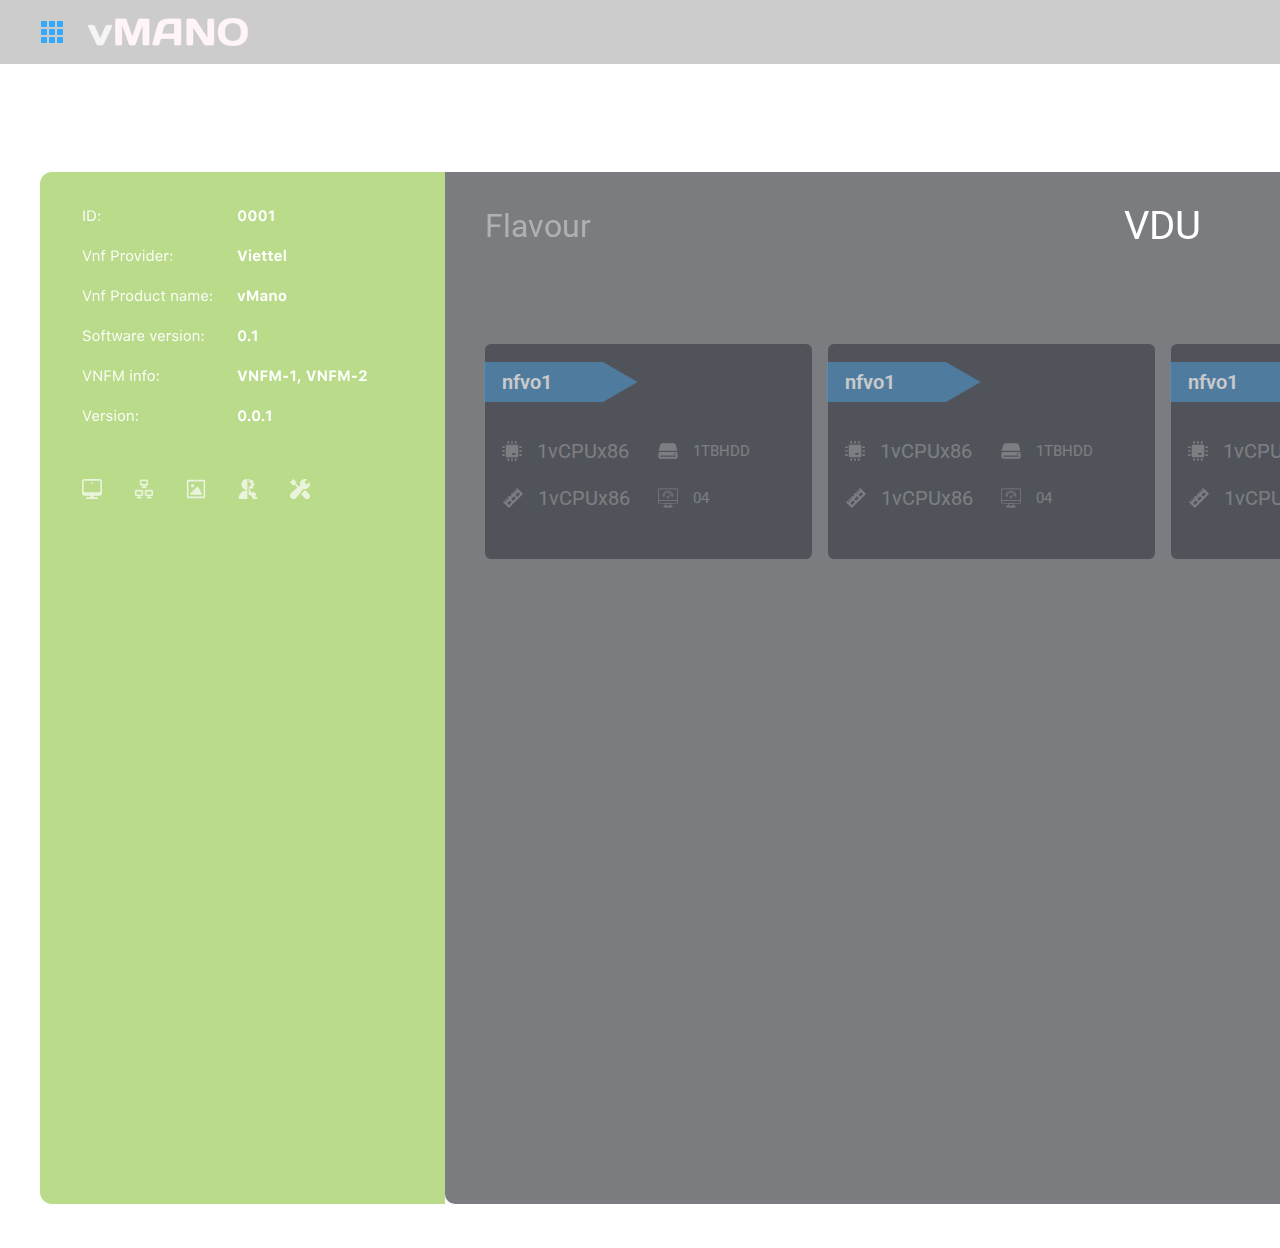
==== commit a1e148d7: "done" ====
--- a/index.html
+++ b/index.html
@@ -175,759 +175,808 @@
       <!-- End Header -->
 
       <div class="vnfd">
-        <svg
-          width="127"
-          height="29"
-          viewBox="0 0 127 29"
-          fill="none"
-          xmlns="http://www.w3.org/2000/svg"
-        >
-          <path
-            d="M16.1133 29L25.918 0.816406H20.4883L13.3398 23.5898H13.2227L6.07422 0.816406H0.527344L10.332 29H16.1133ZM33.7891 29V9.23438H33.9648L47.9688 29H52.3047V0.816406H47.4609V20.5625H47.2852L33.3008 0.816406H28.9258V29H33.7891ZM62.3242 29V17.4961H74.1406V13.3945H62.3242V5.07422H75.2539V0.816406H57.2852V29H62.3242ZM78.9258 0.816406V29H89.2188C97.6562 29 102.617 23.7656 102.617 14.8398C102.617 5.91406 97.6367 0.816406 89.2188 0.816406H78.9258ZM83.9648 5.07422H88.6914C94.3164 5.07422 97.4805 8.55078 97.4805 14.8594C97.4805 21.2852 94.3555 24.7422 88.6914 24.7422H83.9648V5.07422ZM121.348 29H126.289V0.816406H121.309L113.945 5.99219V10.7383L121.23 5.62109H121.348V29Z"
-            fill="white"
-          />
-        </svg>
+        <p class="text-vnfd">VNFD 1</p>
       </div>
       <!-- Main content -->
       <main>
         <div class="main-content-right">
-          <svg
-            width="1435"
-            height="1032"
-            viewBox="0 0 1435 1032"
-            fill="none"
-            xmlns="http://www.w3.org/2000/svg"
-          >
-            <path
-              opacity="0.6"
-              d="M0 0H1423C1429.63 0 1435 5.37258 1435 12V1020C1435 1026.63 1429.63 1032 1423 1032H9.99997C4.47712 1032 0 1027.52 0 1022V0Z"
-              fill="#212529"
-            />
-            <rect
-              x="1270"
-              y="89"
+          <div class="right"></div>
+          <div class="flavour">
+            <p>Flavour</p>
+          </div>
+          <div class="vdu">
+            <p>VDU</p>
+          </div>
+          <div class="vnf-indicator">
+            <p>VNF Indicator</p>
+          </div>
+          <div class="search">
+            <svg
               width="40"
               height="40"
-              rx="20"
-              fill="#343A40"
-            />
-            <path
-              d="M1301.06 117.939L1295.33 112.206C1296.64 110.361 1297.21 108.091 1296.93 105.844C1296.65 103.598 1295.53 101.54 1293.8 100.078C1292.07 98.6163 1289.86 97.8574 1287.6 97.9519C1285.33 98.0464 1283.19 98.9874 1281.59 100.588C1279.99 102.189 1279.05 104.333 1278.95 106.595C1278.86 108.857 1279.62 111.072 1281.08 112.801C1282.54 114.53 1284.6 115.647 1286.84 115.929C1289.09 116.212 1291.36 115.641 1293.21 114.328L1298.94 120.061L1301.06 117.939ZM1281 107C1281 105.616 1281.41 104.262 1282.18 103.111C1282.95 101.96 1284.04 101.063 1285.32 100.533C1286.6 100.003 1288.01 99.8644 1289.37 100.135C1290.72 100.405 1291.97 101.071 1292.95 102.05C1293.93 103.029 1294.6 104.277 1294.87 105.634C1295.14 106.992 1295 108.4 1294.47 109.679C1293.94 110.958 1293.04 112.051 1291.89 112.82C1290.74 113.589 1289.38 114 1288 114C1286.14 113.998 1284.36 113.26 1283.05 111.947C1281.74 110.635 1281 108.856 1281 107V107Z"
-              fill="white"
-            />
-            <path
-              d="M1381 98H1375C1373.9 98 1373 98.8954 1373 100V106C1373 107.105 1373.9 108 1375 108H1381C1382.1 108 1383 107.105 1383 106V100C1383 98.8954 1382.1 98 1381 98Z"
-              fill="#34AAFF"
-            />
-            <path
-              d="M1387 108L1393 108C1394.1 108 1395 107.105 1395 106L1395 100C1395 98.8954 1394.1 98 1393 98L1387 98C1385.9 98 1385 98.8954 1385 100L1385 106C1385 107.105 1385.9 108 1387 108Z"
-              fill="#34AAFF"
-            />
-            <path
-              d="M1381 110H1375C1373.9 110 1373 110.895 1373 112V118C1373 119.105 1373.9 120 1375 120H1381C1382.1 120 1383 119.105 1383 118V112C1383 110.895 1382.1 110 1381 110Z"
-              fill="#34AAFF"
-            />
-            <path
-              d="M1387 120L1393 120C1394.1 120 1395 119.105 1395 118L1395 112C1395 110.895 1394.1 110 1393 110L1387 110C1385.9 110 1385 110.895 1385 112L1385 118C1385 119.105 1385.9 120 1387 120Z"
-              fill="#34AAFF"
-            />
-            <path
-              d="M1332 104C1333.66 104 1335 102.657 1335 101C1335 99.3431 1333.66 98 1332 98C1330.34 98 1329 99.3431 1329 101C1329 102.657 1330.34 104 1332 104Z"
-              fill="white"
-            />
-            <path
-              d="M1332 112C1333.66 112 1335 110.657 1335 109C1335 107.343 1333.66 106 1332 106C1330.34 106 1329 107.343 1329 109C1329 110.657 1330.34 112 1332 112Z"
-              fill="white"
-            />
-            <path
-              d="M1332 120C1333.66 120 1335 118.657 1335 117C1335 115.343 1333.66 114 1332 114C1330.34 114 1329 115.343 1329 117C1329 118.657 1330.34 120 1332 120Z"
-              fill="white"
-            />
-            <path
-              d="M1350 99H1338C1337.4 99 1337 99.4 1337 100V102C1337 102.6 1337.4 103 1338 103H1350C1350.6 103 1351 102.6 1351 102V100C1351 99.4 1350.6 99 1350 99Z"
-              fill="white"
-            />
-            <path
-              d="M1350 107H1338C1337.4 107 1337 107.4 1337 108V110C1337 110.6 1337.4 111 1338 111H1350C1350.6 111 1351 110.6 1351 110V108C1351 107.4 1350.6 107 1350 107Z"
-              fill="white"
-            />
-            <path
-              d="M1350 115H1338C1337.4 115 1337 115.4 1337 116V118C1337 118.6 1337.4 119 1338 119H1350C1350.6 119 1351 118.6 1351 118V116C1351 115.4 1350.6 115 1350 115Z"
-              fill="white"
-            />
-            <path
-              d="M691.738 68L702.129 39.8164H698.438L690.059 63.7227H689.941L681.562 39.8164H677.871L688.262 68H691.738ZM705.352 39.8164V68H714.824C723.203 68 728.125 62.7852 728.125 53.8984C728.125 45.0312 723.184 39.8164 714.824 39.8164H705.352ZM708.867 42.9805H714.59C720.996 42.9805 724.531 46.8867 724.531 53.9375C724.531 60.9297 720.977 64.8359 714.59 64.8359H708.867V42.9805ZM736.016 39.8164H732.5V58.1172C732.5 64.1328 736.699 68.4688 743.691 68.4688C750.684 68.4688 754.883 64.1328 754.883 58.1172V39.8164H751.367V57.8828C751.367 62.1406 748.574 65.2266 743.691 65.2266C738.809 65.2266 736.016 62.1406 736.016 57.8828V39.8164Z"
-              fill="white"
-            />
-            <path
-              opacity="0.4"
-              d="M1223.98 65L1232.3 42.4531H1229.34L1222.64 61.5781H1222.55L1215.84 42.4531H1212.89L1221.2 65H1223.98ZM1237.66 65V47.3594H1237.8L1250.14 65H1252.88V42.4531H1250.09V60.1562H1249.95L1237.61 42.4531H1234.88V65H1237.66ZM1260.06 65V55.2344H1270.05V52.7344H1260.06V44.9844H1270.94V42.4531H1257.25V65H1260.06ZM1283.53 65V42.4531H1280.72V65H1283.53ZM1287.48 65H1290.2V55.4375C1290.2 52.6875 1291.88 50.875 1294.44 50.875C1296.94 50.875 1298.17 52.3125 1298.17 54.9375V65H1300.89V54.4531C1300.89 50.7656 1298.83 48.4688 1295.27 48.4688C1292.75 48.4688 1291.02 49.5938 1290.11 51.3438H1290.05V48.75H1287.48V65ZM1310.52 65.2812C1312.86 65.2812 1314.72 64.125 1315.77 62.25H1315.81V65H1318.41V42.4531H1315.69V51.3906H1315.62C1314.66 49.6094 1312.78 48.4688 1310.45 48.4688C1306.36 48.4688 1303.56 51.7812 1303.56 56.875C1303.56 61.9688 1306.38 65.2812 1310.52 65.2812ZM1311.03 50.8594C1313.83 50.8594 1315.7 53.25 1315.7 56.875C1315.7 60.5156 1313.83 62.8906 1311.03 62.8906C1308.16 62.8906 1306.34 60.5625 1306.34 56.875C1306.34 53.2031 1308.16 50.8594 1311.03 50.8594ZM1322.22 65H1324.94V48.75H1322.22V65ZM1323.58 45.8594C1324.53 45.8594 1325.28 45.0938 1325.28 44.1562C1325.28 43.2031 1324.53 42.4531 1323.58 42.4531C1322.64 42.4531 1321.88 43.2031 1321.88 44.1562C1321.88 45.0938 1322.64 45.8594 1323.58 45.8594ZM1342.11 54.0781C1341.77 51.1562 1339.34 48.4688 1335.28 48.4688C1330.8 48.4688 1327.81 51.75 1327.81 56.875C1327.81 62.1094 1330.81 65.2812 1335.31 65.2812C1339 65.2812 1341.72 63 1342.14 59.7656H1339.47C1339 61.7188 1337.55 62.8906 1335.33 62.8906C1332.52 62.8906 1330.58 60.6562 1330.58 56.875C1330.58 53.1875 1332.48 50.8594 1335.3 50.8594C1337.69 50.8594 1339.06 52.3125 1339.45 54.0781H1342.11ZM1350 62.9688C1348.05 62.9688 1346.75 61.9531 1346.75 60.4062C1346.75 58.875 1348 57.9062 1350.19 57.7656L1354.53 57.5V58.8281C1354.53 61.1719 1352.56 62.9688 1350 62.9688ZM1349.39 65.2812C1351.58 65.2812 1353.64 64.0625 1354.61 62.2031H1354.67V65H1357.25V53.7656C1357.25 50.5312 1354.84 48.4688 1351.03 48.4688C1347.19 48.4688 1344.78 50.625 1344.59 53.4375H1347.22C1347.56 51.8438 1348.88 50.8594 1350.97 50.8594C1353.22 50.8594 1354.53 52.0469 1354.53 54.0312V55.3906L1349.88 55.6562C1346.12 55.875 1343.98 57.625 1343.98 60.4062C1343.98 63.3281 1346.16 65.2812 1349.39 65.2812ZM1361.58 44.8281V48.75H1359.16V50.9844H1361.58V60.7812C1361.58 63.9062 1362.73 65.125 1365.72 65.125C1366.36 65.125 1367.11 65.0781 1367.44 65V62.7188C1367.25 62.75 1366.62 62.7969 1366.31 62.7969C1364.92 62.7969 1364.3 62.125 1364.3 60.6406V50.9844H1367.45V48.75H1364.3V44.8281H1361.58ZM1376.62 65.2812C1381.11 65.2812 1384.14 62.0469 1384.14 56.875C1384.14 51.6875 1381.11 48.4688 1376.62 48.4688C1372.12 48.4688 1369.09 51.6875 1369.09 56.875C1369.09 62.0469 1372.12 65.2812 1376.62 65.2812ZM1376.62 62.8906C1373.75 62.8906 1371.86 60.7031 1371.86 56.875C1371.86 53.0469 1373.75 50.8594 1376.62 50.8594C1379.5 50.8594 1381.38 53.0469 1381.38 56.875C1381.38 60.7031 1379.5 62.8906 1376.62 62.8906ZM1386.89 65H1389.61V54.875C1389.61 52.5781 1390.98 51.0625 1393.09 51.0625C1393.75 51.0625 1394.33 51.1406 1394.55 51.2188V48.5781C1394.33 48.5469 1393.92 48.4688 1393.45 48.4688C1391.55 48.4688 1390.05 49.6094 1389.52 51.4062H1389.45V48.75H1386.89V65Z"
-              fill="white"
-            />
-            <path
-              opacity="0.4"
-              d="M45 65V55.2344H54.9844V52.7344H45V44.9844H55.875V42.4531H42.1875V65H45ZM58.8125 65H61.5312V42.4531H58.8125V65ZM70.5625 62.9688C68.6094 62.9688 67.3125 61.9531 67.3125 60.4062C67.3125 58.875 68.5625 57.9062 70.75 57.7656L75.0938 57.5V58.8281C75.0938 61.1719 73.125 62.9688 70.5625 62.9688ZM69.9531 65.2812C72.1406 65.2812 74.2031 64.0625 75.1719 62.2031H75.2344V65H77.8125V53.7656C77.8125 50.5312 75.4062 48.4688 71.5938 48.4688C67.75 48.4688 65.3438 50.625 65.1562 53.4375H67.7812C68.125 51.8438 69.4375 50.8594 71.5312 50.8594C73.7812 50.8594 75.0938 52.0469 75.0938 54.0312V55.3906L70.4375 55.6562C66.6875 55.875 64.5469 57.625 64.5469 60.4062C64.5469 63.3281 66.7188 65.2812 69.9531 65.2812ZM94.5938 48.75H91.7656L87.2656 62.1094H87.2031L82.7188 48.75H79.8594L85.8438 65H88.625L94.5938 48.75ZM103 65.2812C107.484 65.2812 110.516 62.0469 110.516 56.875C110.516 51.6875 107.484 48.4688 103 48.4688C98.5 48.4688 95.4688 51.6875 95.4688 56.875C95.4688 62.0469 98.5 65.2812 103 65.2812ZM103 62.8906C100.125 62.8906 98.2344 60.7031 98.2344 56.875C98.2344 53.0469 100.125 50.8594 103 50.8594C105.875 50.8594 107.75 53.0469 107.75 56.875C107.75 60.7031 105.875 62.8906 103 62.8906ZM126.609 48.75H123.891V58.2969C123.891 61.0625 122.297 62.875 119.656 62.875C117.141 62.875 115.906 61.4531 115.906 58.8125V48.75H113.188V59.2969C113.188 62.9844 115.266 65.2812 118.812 65.2812C121.312 65.2812 123 64.2344 123.969 62.3594H124.031V65H126.609V48.75ZM130.141 65H132.859V54.875C132.859 52.5781 134.234 51.0625 136.344 51.0625C137 51.0625 137.578 51.1406 137.797 51.2188V48.5781C137.578 48.5469 137.172 48.4688 136.703 48.4688C134.797 48.4688 133.297 49.6094 132.766 51.4062H132.703V48.75H130.141V65Z"
-              fill="white"
-            />
-            <g clip-path="url(#clip0_1_67)">
-              <rect
-                opacity="0.6"
-                x="40"
-                y="172"
-                width="327"
-                height="215"
-                rx="6"
-                fill="#343A40"
-              />
-              <path
-                d="M193.641 210L159 230V190L193.641 210Z"
+              viewBox="0 0 40 40"
+              fill="none"
+              xmlns="http://www.w3.org/2000/svg"
+            >
+              <rect width="40" height="40" rx="20" fill="#343A40" />
+              <path
+                d="M31.061 28.939L25.328 23.206C26.6406 21.3613 27.2121 19.0907 26.9293 16.8444C26.6465 14.5981 25.5301 12.54 23.8012 11.0782C22.0724 9.61632 19.8574 8.85742 17.5953 8.9519C15.3332 9.04639 13.1892 9.98735 11.5883 11.5883C9.98735 13.1892 9.04639 15.3332 8.9519 17.5953C8.85742 19.8574 9.61632 22.0724 11.0782 23.8012C12.54 25.5301 14.5981 26.6465 16.8444 26.9293C19.0907 27.2121 21.3613 26.6406 23.206 25.328L28.939 31.061L31.061 28.939ZM11 18C11 16.6155 11.4106 15.2622 12.1797 14.111C12.9489 12.9599 14.0421 12.0627 15.3212 11.5329C16.6003 11.003 18.0078 10.8644 19.3656 11.1345C20.7235 11.4046 21.9708 12.0713 22.9498 13.0503C23.9287 14.0292 24.5954 15.2765 24.8655 16.6344C25.1356 17.9922 24.997 19.3997 24.4672 20.6788C23.9374 21.9579 23.0401 23.0511 21.889 23.8203C20.7379 24.5895 19.3845 25 18 25C16.1441 24.9979 14.3649 24.2597 13.0526 22.9474C11.7403 21.6351 11.0021 19.8559 11 18V18Z"
+                fill="white"
+              />
+            </svg>
+          </div>
+          <div class="detail-1">
+            <svg
+              width="22"
+              height="22"
+              viewBox="0 0 22 22"
+              fill="none"
+              xmlns="http://www.w3.org/2000/svg"
+            >
+              <path
+                d="M3 6C4.65685 6 6 4.65685 6 3C6 1.34315 4.65685 0 3 0C1.34315 0 0 1.34315 0 3C0 4.65685 1.34315 6 3 6Z"
+                fill="white"
+              />
+              <path
+                d="M3 14C4.65685 14 6 12.6569 6 11C6 9.34315 4.65685 8 3 8C1.34315 8 0 9.34315 0 11C0 12.6569 1.34315 14 3 14Z"
+                fill="white"
+              />
+              <path
+                d="M3 22C4.65685 22 6 20.6569 6 19C6 17.3431 4.65685 16 3 16C1.34315 16 0 17.3431 0 19C0 20.6569 1.34315 22 3 22Z"
+                fill="white"
+              />
+              <path
+                d="M21 1H9C8.4 1 8 1.4 8 2V4C8 4.6 8.4 5 9 5H21C21.6 5 22 4.6 22 4V2C22 1.4 21.6 1 21 1Z"
+                fill="white"
+              />
+              <path
+                d="M21 9H9C8.4 9 8 9.4 8 10V12C8 12.6 8.4 13 9 13H21C21.6 13 22 12.6 22 12V10C22 9.4 21.6 9 21 9Z"
+                fill="white"
+              />
+              <path
+                d="M21 17H9C8.4 17 8 17.4 8 18V20C8 20.6 8.4 21 9 21H21C21.6 21 22 20.6 22 20V18C22 17.4 21.6 17 21 17Z"
+                fill="white"
+              />
+            </svg>
+          </div>
+          <div class="detail-2">
+            <svg
+              width="22"
+              height="22"
+              viewBox="0 0 22 22"
+              fill="none"
+              xmlns="http://www.w3.org/2000/svg"
+            >
+              <path
+                d="M8 0H2C0.895431 0 0 0.89543 0 2V8C0 9.10457 0.89543 10 2 10H8C9.10457 10 10 9.10457 10 8V2C10 0.895431 9.10457 0 8 0Z"
                 fill="#34AAFF"
-                fill-opacity="0.6"
-              />
-              <rect
-                x="39"
-                y="190"
-                width="120"
-                height="40"
+              />
+              <path
+                d="M14 10L20 10C21.1046 10 22 9.10457 22 8L22 2C22 0.895431 21.1046 0 20 0L14 -3.59433e-10C12.8954 -4.09059e-10 12 0.895431 12 2L12 8C12 9.10457 12.8954 10 14 10Z"
                 fill="#34AAFF"
-                fill-opacity="0.6"
-              />
-              <path
-                d="M58.4844 217H60.9062V210.779C60.9062 209.207 61.8145 208.211 63.2598 208.211C64.7344 208.211 65.418 209.031 65.418 210.662V217H67.8398V210.086C67.8398 207.537 66.541 206.102 64.1582 206.102C62.5664 206.102 61.4922 206.834 60.9844 208.025H60.8184V206.316H58.4844V217ZM71.4922 217H73.9043V208.318H76.1992V206.385H73.875V205.418C73.875 204.412 74.3242 203.914 75.4668 203.914C75.8086 203.914 76.1016 203.934 76.2969 203.963V202.186C75.9062 202.117 75.4668 202.078 74.9492 202.078C72.5762 202.078 71.4922 203.133 71.4922 205.262V206.385H69.7441V208.318H71.4922V217ZM87.8594 206.316H85.3008L82.8496 214.578H82.6836L80.2129 206.316H77.6152L81.4141 217H84.0801L87.8594 206.316ZM94.0898 217.215C97.2832 217.215 99.2266 215.125 99.2266 211.658C99.2266 208.201 97.2734 206.102 94.0898 206.102C90.916 206.102 88.9531 208.211 88.9531 211.658C88.9531 215.125 90.8867 217.215 94.0898 217.215ZM94.0898 215.184C92.4004 215.184 91.4336 213.895 91.4336 211.658C91.4336 209.432 92.4004 208.133 94.0898 208.133C95.7695 208.133 96.7363 209.432 96.7363 211.658C96.7363 213.895 95.7793 215.184 94.0898 215.184ZM104.568 217H107.088V202.908H104.578L100.896 205.486V207.908L104.402 205.447H104.568V217Z"
-                fill="white"
-              />
-              <g opacity="0.6">
-                <path
-                  d="M213.417 281.709V285.043C213.418 285.484 213.594 285.907 213.907 286.219C214.219 286.532 214.642 286.708 215.083 286.709H230.917C231.358 286.708 231.781 286.532 232.094 286.22C232.406 285.907 232.582 285.484 232.583 285.043V281.709C232.582 281.267 232.406 280.844 232.094 280.532C231.782 280.22 231.358 280.044 230.917 280.043H215.083C214.642 280.044 214.219 280.22 213.906 280.532C213.594 280.844 213.418 281.268 213.417 281.709V281.709ZM229.667 280.876C229.831 280.876 229.993 280.925 230.13 281.016C230.267 281.108 230.373 281.238 230.437 281.39C230.5 281.543 230.516 281.71 230.484 281.872C230.452 282.033 230.372 282.182 230.256 282.298C230.139 282.415 229.991 282.494 229.829 282.526C229.668 282.559 229.5 282.542 229.348 282.479C229.195 282.416 229.065 282.309 228.974 282.172C228.882 282.035 228.833 281.874 228.833 281.709C228.833 281.488 228.921 281.276 229.077 281.12C229.234 280.964 229.446 280.876 229.667 280.876ZM215.917 283.583H230.083C230.249 283.583 230.408 283.649 230.525 283.766C230.642 283.884 230.708 284.043 230.708 284.208C230.708 284.374 230.642 284.533 230.525 284.65C230.408 284.767 230.249 284.833 230.083 284.833H215.917C215.751 284.833 215.592 284.767 215.475 284.65C215.358 284.533 215.292 284.374 215.292 284.208C215.292 284.043 215.358 283.884 215.475 283.766C215.592 283.649 215.751 283.583 215.917 283.583V283.583Z"
-                  fill="white"
-                />
-                <path
-                  d="M215.083 278.793H230.917C231.301 278.793 231.681 278.871 232.033 279.023C232.069 279.038 232.108 279.043 232.147 279.037C232.185 279.031 232.221 279.015 232.251 278.99C232.28 278.964 232.302 278.931 232.314 278.894C232.325 278.857 232.326 278.818 232.317 278.78L230.908 273.219C230.75 272.676 230.423 272.197 229.976 271.851C229.528 271.505 228.982 271.309 228.417 271.293H217.583C217.018 271.309 216.472 271.505 216.025 271.851C215.577 272.197 215.251 272.676 215.093 273.219L213.683 278.78C213.674 278.818 213.675 278.857 213.686 278.894C213.698 278.931 213.72 278.964 213.749 278.99C213.779 279.015 213.815 279.031 213.853 279.037C213.892 279.043 213.931 279.038 213.967 279.023C214.319 278.871 214.699 278.793 215.083 278.793V278.793Z"
-                  fill="white"
-                />
-              </g>
-              <path
-                opacity="0.6"
-                d="M92.7061 286H94.0244V275.431H92.7134L89.9009 277.453V278.844L92.5889 276.896H92.7061V286ZM107.867 278.104H106.52L104.359 284.608H104.242L102.081 278.104H100.733L103.656 286H104.945L107.867 278.104ZM113.968 286.249C116.217 286.249 117.887 284.997 118.238 283.056H116.898C116.561 284.279 115.44 285.033 113.968 285.033C111.932 285.033 110.658 283.371 110.658 280.719C110.658 278.068 111.932 276.398 113.961 276.398C115.418 276.398 116.546 277.255 116.898 278.617H118.238C117.923 276.581 116.188 275.182 113.961 275.182C111.09 275.182 109.303 277.306 109.303 280.719C109.303 284.125 111.097 286.249 113.968 286.249ZM120.45 275.431V286H121.769V282.228H124.427C126.412 282.228 127.826 280.829 127.826 278.852C127.826 276.837 126.441 275.431 124.442 275.431H120.45ZM121.769 276.603H124.098C125.628 276.603 126.471 277.401 126.471 278.852C126.471 280.25 125.599 281.056 124.098 281.056H121.769V276.603ZM131.29 275.431H129.972V282.367C129.972 284.623 131.546 286.249 134.168 286.249C136.791 286.249 138.365 284.623 138.365 282.367V275.431H137.047V282.279C137.047 283.876 136 285.033 134.168 285.033C132.337 285.033 131.29 283.876 131.29 282.279V275.431ZM147.909 283.041L149.776 286.022H151.271L148.553 282.023L151.234 278.126H149.806L147.953 281.063H147.835L145.96 278.126H144.459L147.191 282.074L144.488 286.022H145.917L147.792 283.041H147.909ZM156.588 286.249C158.829 286.249 160.396 284.982 160.396 283.173C160.396 281.796 159.525 280.727 158.199 280.478V280.36C159.291 280.06 159.964 279.159 159.964 278.002C159.964 276.354 158.565 275.182 156.588 275.182C154.61 275.182 153.211 276.354 153.211 278.002C153.211 279.152 153.9 280.067 154.977 280.36V280.478C153.651 280.727 152.779 281.796 152.779 283.173C152.779 284.982 154.347 286.249 156.588 286.249ZM156.588 285.121C155.123 285.121 154.112 284.286 154.112 283.078C154.112 281.869 155.123 281.034 156.588 281.034C158.053 281.034 159.063 281.869 159.063 283.078C159.063 284.286 158.053 285.121 156.588 285.121ZM156.588 279.921C155.343 279.921 154.508 279.203 154.508 278.126C154.508 277.035 155.335 276.31 156.588 276.31C157.84 276.31 158.668 277.035 158.668 278.126C158.668 279.203 157.833 279.921 156.588 279.921ZM166.292 286.242C168.46 286.242 169.999 284.726 169.999 282.602C169.999 280.551 168.541 279.064 166.527 279.064C165.267 279.064 164.234 279.665 163.714 280.69H163.597C163.641 277.819 164.667 276.354 166.424 276.354C167.494 276.354 168.27 276.903 168.49 277.885H169.845C169.574 276.244 168.307 275.182 166.38 275.182C163.883 275.182 162.315 277.262 162.315 280.895C162.315 284.455 163.993 286.242 166.292 286.242ZM166.278 285.084C164.923 285.084 163.89 284.015 163.89 282.602C163.89 281.203 164.894 280.207 166.292 280.207C167.691 280.207 168.666 281.203 168.666 282.646C168.666 284.03 167.633 285.084 166.278 285.084Z"
-                fill="white"
-              />
-              <path
-                opacity="0.6"
-                d="M92.7061 331H94.0244V320.431H92.7134L89.9009 322.453V323.844L92.5889 321.896H92.7061V331ZM107.867 323.104H106.52L104.359 329.608H104.242L102.081 323.104H100.733L103.656 331H104.945L107.867 323.104ZM113.968 331.249C116.217 331.249 117.887 329.997 118.238 328.056H116.898C116.561 329.279 115.44 330.033 113.968 330.033C111.932 330.033 110.658 328.371 110.658 325.719C110.658 323.068 111.932 321.398 113.961 321.398C115.418 321.398 116.546 322.255 116.898 323.617H118.238C117.923 321.581 116.188 320.182 113.961 320.182C111.09 320.182 109.303 322.306 109.303 325.719C109.303 329.125 111.097 331.249 113.968 331.249ZM120.45 320.431V331H121.769V327.228H124.427C126.412 327.228 127.826 325.829 127.826 323.852C127.826 321.837 126.441 320.431 124.442 320.431H120.45ZM121.769 321.603H124.098C125.628 321.603 126.471 322.401 126.471 323.852C126.471 325.25 125.599 326.056 124.098 326.056H121.769V321.603ZM131.29 320.431H129.972V327.367C129.972 329.623 131.546 331.249 134.168 331.249C136.791 331.249 138.365 329.623 138.365 327.367V320.431H137.047V327.279C137.047 328.876 136 330.033 134.168 330.033C132.337 330.033 131.29 328.876 131.29 327.279V320.431ZM147.909 328.041L149.776 331.022H151.271L148.553 327.023L151.234 323.126H149.806L147.953 326.063H147.835L145.96 323.126H144.459L147.191 327.074L144.488 331.022H145.917L147.792 328.041H147.909ZM156.588 331.249C158.829 331.249 160.396 329.982 160.396 328.173C160.396 326.796 159.525 325.727 158.199 325.478V325.36C159.291 325.06 159.964 324.159 159.964 323.002C159.964 321.354 158.565 320.182 156.588 320.182C154.61 320.182 153.211 321.354 153.211 323.002C153.211 324.152 153.9 325.067 154.977 325.36V325.478C153.651 325.727 152.779 326.796 152.779 328.173C152.779 329.982 154.347 331.249 156.588 331.249ZM156.588 330.121C155.123 330.121 154.112 329.286 154.112 328.078C154.112 326.869 155.123 326.034 156.588 326.034C158.053 326.034 159.063 326.869 159.063 328.078C159.063 329.286 158.053 330.121 156.588 330.121ZM156.588 324.921C155.343 324.921 154.508 324.203 154.508 323.126C154.508 322.035 155.335 321.31 156.588 321.31C157.84 321.31 158.668 322.035 158.668 323.126C158.668 324.203 157.833 324.921 156.588 324.921ZM166.292 331.242C168.46 331.242 169.999 329.726 169.999 327.602C169.999 325.551 168.541 324.064 166.527 324.064C165.267 324.064 164.234 324.665 163.714 325.69H163.597C163.641 322.819 164.667 321.354 166.424 321.354C167.494 321.354 168.27 321.903 168.49 322.885H169.845C169.574 321.244 168.307 320.182 166.38 320.182C163.883 320.182 162.315 322.262 162.315 325.895C162.315 329.455 163.993 331.242 166.292 331.242ZM166.278 330.084C164.923 330.084 163.89 329.015 163.89 327.602C163.89 326.203 164.894 325.207 166.292 325.207C167.691 325.207 168.666 326.203 168.666 327.646C168.666 329.03 167.633 330.084 166.278 330.084Z"
-                fill="white"
-              />
-              <path
-                opacity="0.6"
-                d="M248.941 286H250.259V275.431H248.948L246.136 277.453V278.844L248.824 276.896H248.941V286ZM257.649 286V276.618H261.055V275.431H252.925V276.618H256.331V286H257.649ZM267.215 286C269.463 286 270.796 284.894 270.796 283.034C270.796 281.635 269.881 280.646 268.438 280.463V280.346C269.456 280.163 270.262 279.167 270.262 278.068C270.262 276.449 269.075 275.431 267.134 275.431H263.091V286H267.215ZM264.41 276.596H266.856C268.167 276.596 268.929 277.218 268.929 278.295C268.929 279.416 268.116 279.987 266.519 279.987H264.41V276.596ZM264.41 284.835V281.122H266.893C268.577 281.122 269.441 281.745 269.441 282.968C269.441 284.191 268.606 284.835 267.017 284.835H264.41ZM285.621 286V275.431H284.302V280.001H278.501V275.431H277.183V286H278.501V281.188H284.302V286H285.621ZM288.316 275.431V286H291.941C295.083 286 296.929 284.044 296.929 280.712C296.929 277.387 295.076 275.431 291.941 275.431H288.316ZM289.634 276.618H291.854C294.197 276.618 295.582 278.141 295.582 280.727C295.582 283.305 294.212 284.813 291.854 284.813H289.634V276.618ZM299.214 275.431V286H302.84C305.982 286 307.828 284.044 307.828 280.712C307.828 277.387 305.975 275.431 302.84 275.431H299.214ZM300.533 276.618H302.752C305.096 276.618 306.48 278.141 306.48 280.727C306.48 283.305 305.11 284.813 302.752 284.813H300.533V276.618Z"
-                fill="white"
-              />
-              <path
-                opacity="0.6"
-                d="M249.731 331.249C252.104 331.249 253.467 329.242 253.467 325.734C253.467 322.233 252.083 320.182 249.731 320.182C247.366 320.182 245.981 322.226 245.981 325.712C245.981 329.228 247.351 331.249 249.731 331.249ZM249.731 330.099C248.171 330.099 247.307 328.539 247.307 325.712C247.307 322.921 248.186 321.339 249.731 321.339C251.277 321.339 252.141 322.907 252.141 325.712C252.141 328.546 251.292 330.099 249.731 330.099ZM260.454 331H261.743V328.81H263.245V327.631H261.743V320.431H259.832C258.352 322.636 256.733 325.214 255.305 327.609V328.81H260.454V331ZM256.653 327.55C257.803 325.609 259.187 323.427 260.374 321.654H260.461V327.638H256.653V327.55Z"
-                fill="white"
-              />
-              <g opacity="0.6" clip-path="url(#clip1_1_67)">
-                <path
-                  d="M59.0292 278.167H57.8333C57.6123 278.167 57.4004 278.254 57.2441 278.411C57.0878 278.567 57 278.779 57 279C57 279.221 57.0878 279.433 57.2441 279.589C57.4004 279.746 57.6123 279.833 57.8333 279.833H59.0292C59.2502 279.833 59.4621 279.746 59.6184 279.589C59.7747 279.433 59.8625 279.221 59.8625 279C59.8625 278.779 59.7747 278.567 59.6184 278.411C59.4621 278.254 59.2502 278.167 59.0292 278.167Z"
-                  fill="white"
-                />
-                <path
-                  d="M59.0292 282.333H57.8333C57.6123 282.333 57.4004 282.421 57.2441 282.577C57.0878 282.734 57 282.946 57 283.167C57 283.388 57.0878 283.6 57.2441 283.756C57.4004 283.912 57.6123 284 57.8333 284H59.0292C59.2502 284 59.4621 283.912 59.6184 283.756C59.7747 283.6 59.8625 283.388 59.8625 283.167C59.8625 282.946 59.7747 282.734 59.6184 282.577C59.4621 282.421 59.2502 282.333 59.0292 282.333Z"
-                  fill="white"
-                />
-                <path
-                  d="M59.0292 274.417H57.8333C57.6123 274.417 57.4004 274.504 57.2441 274.661C57.0878 274.817 57 275.029 57 275.25C57 275.471 57.0878 275.683 57.2441 275.839C57.4004 275.996 57.6123 276.083 57.8333 276.083H59.0292C59.2502 276.083 59.4621 275.996 59.6184 275.839C59.7747 275.683 59.8625 275.471 59.8625 275.25C59.8625 275.029 59.7747 274.817 59.6184 274.661C59.4621 274.504 59.2502 274.417 59.0292 274.417Z"
-                  fill="white"
-                />
-                <path
-                  d="M76.1667 278.167H74.9708C74.7498 278.167 74.5379 278.254 74.3816 278.411C74.2253 278.567 74.1375 278.779 74.1375 279C74.1375 279.221 74.2253 279.433 74.3816 279.589C74.5379 279.746 74.7498 279.833 74.9708 279.833H76.1667C76.3877 279.833 76.5997 279.746 76.7559 279.589C76.9122 279.433 77 279.221 77 279C77 278.779 76.9122 278.567 76.7559 278.411C76.5997 278.254 76.3877 278.167 76.1667 278.167Z"
-                  fill="white"
-                />
-                <path
-                  d="M74.9708 276.083H76.1667C76.3877 276.083 76.5997 275.996 76.7559 275.839C76.9122 275.683 77 275.471 77 275.25C77 275.029 76.9122 274.817 76.7559 274.661C76.5997 274.504 76.3877 274.417 76.1667 274.417H74.9708C74.7498 274.417 74.5379 274.504 74.3816 274.661C74.2253 274.817 74.1375 275.029 74.1375 275.25C74.1375 275.471 74.2253 275.683 74.3816 275.839C74.5379 275.996 74.7498 276.083 74.9708 276.083Z"
-                  fill="white"
-                />
-                <path
-                  d="M76.1667 282.333H74.9708C74.7498 282.333 74.5379 282.421 74.3816 282.577C74.2253 282.734 74.1375 282.946 74.1375 283.167C74.1375 283.388 74.2253 283.6 74.3816 283.756C74.5379 283.912 74.7498 284 74.9708 284H76.1667C76.3877 284 76.5997 283.912 76.7559 283.756C76.9122 283.6 77 283.388 77 283.167C77 282.946 76.9122 282.734 76.7559 282.577C76.5997 282.421 76.3877 282.333 76.1667 282.333Z"
-                  fill="white"
-                />
-                <path
-                  d="M67 271.862C67.221 271.862 67.433 271.775 67.5892 271.618C67.7455 271.462 67.8333 271.25 67.8333 271.029V269.833C67.8333 269.612 67.7455 269.4 67.5892 269.244C67.433 269.088 67.221 269 67 269C66.779 269 66.567 269.088 66.4107 269.244C66.2545 269.4 66.1667 269.612 66.1667 269.833V271.029C66.1667 271.25 66.2545 271.462 66.4107 271.618C66.567 271.775 66.779 271.862 67 271.862V271.862Z"
-                  fill="white"
-                />
-                <path
-                  d="M63.25 271.862C63.471 271.862 63.683 271.775 63.8392 271.618C63.9955 271.462 64.0833 271.25 64.0833 271.029V269.833C64.0833 269.612 63.9955 269.4 63.8392 269.244C63.683 269.088 63.471 269 63.25 269C63.029 269 62.817 269.088 62.6607 269.244C62.5045 269.4 62.4167 269.612 62.4167 269.833V271.029C62.4167 271.25 62.5045 271.462 62.6607 271.618C62.817 271.775 63.029 271.862 63.25 271.862V271.862Z"
-                  fill="white"
-                />
-                <path
-                  d="M70.75 271.862C70.971 271.862 71.183 271.775 71.3392 271.618C71.4955 271.462 71.5833 271.25 71.5833 271.029V269.833C71.5833 269.612 71.4955 269.4 71.3392 269.244C71.183 269.088 70.971 269 70.75 269C70.529 269 70.317 269.088 70.1607 269.244C70.0045 269.4 69.9167 269.612 69.9167 269.833V271.029C69.9167 271.25 70.0045 271.462 70.1607 271.618C70.317 271.775 70.529 271.862 70.75 271.862V271.862Z"
-                  fill="white"
-                />
-                <path
-                  d="M67 286.138C66.779 286.138 66.567 286.226 66.4107 286.382C66.2545 286.539 66.1667 286.751 66.1667 286.972V288.167C66.1667 288.388 66.2545 288.6 66.4107 288.756C66.567 288.912 66.779 289 67 289C67.221 289 67.433 288.912 67.5892 288.756C67.7455 288.6 67.8333 288.388 67.8333 288.167V286.972C67.8333 286.751 67.7455 286.539 67.5892 286.382C67.433 286.226 67.221 286.138 67 286.138Z"
-                  fill="white"
-                />
-                <path
-                  d="M70.75 286.138C70.529 286.138 70.317 286.226 70.1607 286.382C70.0045 286.539 69.9167 286.751 69.9167 286.972V288.167C69.9167 288.388 70.0045 288.6 70.1607 288.756C70.317 288.912 70.529 289 70.75 289C70.971 289 71.183 288.912 71.3392 288.756C71.4955 288.6 71.5833 288.388 71.5833 288.167V286.972C71.5833 286.751 71.4955 286.539 71.3392 286.382C71.183 286.226 70.971 286.138 70.75 286.138Z"
-                  fill="white"
-                />
-                <path
-                  d="M63.25 286.138C63.029 286.138 62.817 286.226 62.6607 286.382C62.5045 286.539 62.4167 286.751 62.4167 286.972V288.167C62.4167 288.388 62.5045 288.6 62.6607 288.756C62.817 288.912 63.029 289 63.25 289C63.471 289 63.683 288.912 63.8392 288.756C63.9955 288.6 64.0833 288.388 64.0833 288.167V286.972C64.0833 286.751 63.9955 286.539 63.8392 286.382C63.683 286.226 63.471 286.138 63.25 286.138Z"
-                  fill="white"
-                />
-                <path
-                  d="M72.0558 272.75H61.9442C61.6274 272.75 61.3238 272.877 61.1 273.101C60.8761 273.325 60.7502 273.628 60.75 273.945V284.056C60.7507 284.372 60.8767 284.676 61.1005 284.9C61.3243 285.123 61.6277 285.249 61.9442 285.25H72.0558C72.3723 285.249 72.6757 285.123 72.8995 284.9C73.1233 284.676 73.2493 284.372 73.25 284.056V273.945C73.2498 273.628 73.1239 273.325 72.9 273.101C72.6762 272.877 72.3726 272.75 72.0558 272.75V272.75ZM70.75 281.917C70.75 282.138 70.6622 282.35 70.5059 282.506C70.3496 282.662 70.1377 282.75 69.9167 282.75H67.8333C67.6123 282.75 67.4004 282.662 67.2441 282.506C67.0878 282.35 67 282.138 67 281.917C67 281.696 67.0878 281.484 67.2441 281.327C67.4004 281.171 67.6123 281.083 67.8333 281.083H69.9167C70.1377 281.083 70.3496 281.171 70.5059 281.327C70.6622 281.484 70.75 281.696 70.75 281.917Z"
-                  fill="white"
-                />
-              </g>
-              <g opacity="0.6">
-                <path
-                  d="M77.7225 322.167C77.8006 322.089 77.8445 321.983 77.8445 321.872C77.8445 321.762 77.8006 321.656 77.7225 321.578L72.4167 316.278C72.3385 316.2 72.2326 316.156 72.1221 316.156C72.0116 316.156 71.9056 316.2 71.8275 316.278L70.9608 317.145C70.9219 317.184 70.9001 317.237 70.9001 317.292C70.9001 317.347 70.9219 317.4 70.9608 317.439L71.9925 318.471C72.0323 318.509 72.0641 318.555 72.0859 318.606C72.1077 318.657 72.1192 318.712 72.1197 318.767C72.1202 318.822 72.1096 318.877 72.0887 318.928C72.0677 318.98 72.0368 319.026 71.9977 319.065C71.9586 319.104 71.912 319.135 71.8608 319.156C71.8096 319.177 71.7548 319.188 71.6994 319.187C71.6441 319.187 71.5894 319.175 71.5386 319.153C71.4878 319.132 71.4418 319.1 71.4033 319.06L70.3733 318.029C70.3541 318.01 70.3311 317.994 70.3059 317.984C70.2807 317.973 70.2536 317.968 70.2263 317.968C70.1989 317.968 70.1719 317.973 70.1466 317.984C70.1214 317.994 70.0985 318.01 70.0792 318.029L69.49 318.618C69.4706 318.638 69.4553 318.661 69.4448 318.686C69.4343 318.711 69.4289 318.738 69.4289 318.765C69.4289 318.793 69.4343 318.82 69.4448 318.845C69.4553 318.87 69.4706 318.893 69.49 318.913L70.5208 319.943C70.5967 320.022 70.6387 320.127 70.6378 320.236C70.6368 320.346 70.593 320.45 70.5158 320.527C70.4385 320.605 70.334 320.649 70.2248 320.649C70.1155 320.65 70.0103 320.608 69.9317 320.533L68.9008 319.5C68.8615 319.461 68.8086 319.439 68.7533 319.439C68.6981 319.439 68.6451 319.461 68.6058 319.5L67.87 320.237L69.0475 321.417C69.0873 321.455 69.1191 321.501 69.1409 321.552C69.1627 321.603 69.1742 321.657 69.1747 321.713C69.1752 321.768 69.1646 321.823 69.1437 321.874C69.1227 321.925 69.0918 321.972 69.0527 322.011C69.0136 322.05 68.967 322.081 68.9158 322.102C68.8646 322.123 68.8098 322.134 68.7544 322.133C68.6991 322.133 68.6444 322.121 68.5936 322.099C68.5428 322.077 68.4968 322.046 68.4583 322.006L67.4275 320.975C67.3885 320.936 67.3356 320.914 67.2804 320.914C67.2253 320.914 67.1724 320.936 67.1333 320.975L65.9375 322.171C65.8987 322.21 65.8679 322.256 65.8469 322.306C65.8259 322.357 65.8151 322.411 65.8151 322.466C65.8151 322.521 65.8259 322.575 65.8469 322.626C65.8679 322.676 65.8987 322.722 65.9375 322.761L66.2317 323.054C66.3836 323.211 66.4677 323.422 66.466 323.64C66.4643 323.859 66.3768 324.068 66.2224 324.222C66.068 324.377 65.859 324.465 65.6405 324.467C65.422 324.469 65.2115 324.385 65.0542 324.233L64.7592 323.938C64.681 323.86 64.5751 323.816 64.4646 323.816C64.3541 323.816 64.2481 323.86 64.17 323.938L63.0083 325.1C62.9694 325.139 62.9475 325.192 62.9475 325.248C62.9475 325.303 62.9694 325.356 63.0083 325.395L64.0392 326.425C64.1151 326.504 64.1571 326.609 64.1561 326.718C64.1552 326.827 64.1114 326.932 64.0341 327.009C63.9568 327.086 63.8523 327.13 63.7431 327.131C63.6338 327.132 63.5286 327.09 63.45 327.014L62.4167 325.984C62.3973 325.965 62.3743 325.949 62.349 325.939C62.3237 325.928 62.2966 325.923 62.2692 325.923C62.2418 325.923 62.2146 325.928 62.1893 325.939C62.164 325.949 62.141 325.965 62.1217 325.984L61.5325 326.573C61.5131 326.593 61.4977 326.616 61.4872 326.641C61.4767 326.666 61.4713 326.693 61.4713 326.721C61.4713 326.748 61.4767 326.775 61.4872 326.801C61.4977 326.826 61.5131 326.849 61.5325 326.868L62.5633 327.899C62.6031 327.938 62.6349 327.984 62.6567 328.034C62.6786 328.085 62.6901 328.14 62.6905 328.195C62.691 328.251 62.6805 328.305 62.6595 328.357C62.6386 328.408 62.6076 328.454 62.5685 328.494C62.5294 328.533 62.4829 328.564 62.4317 328.585C62.3805 328.605 62.3256 328.616 62.2703 328.616C62.2149 328.615 62.1603 328.604 62.1094 328.582C62.0586 328.56 62.0126 328.528 61.9742 328.488L60.9458 327.458C60.9067 327.419 60.8536 327.397 60.7983 327.397C60.7431 327.397 60.69 327.419 60.6508 327.458L60.0617 328.047C60.0227 328.086 60.0009 328.139 60.0009 328.194C60.0009 328.249 60.0227 328.302 60.0617 328.341L61.0933 329.373C61.1331 329.411 61.1649 329.457 61.1867 329.508C61.2086 329.559 61.2201 329.613 61.2205 329.669C61.221 329.724 61.2105 329.779 61.1895 329.83C61.1686 329.881 61.1376 329.928 61.0985 329.967C61.0594 330.006 61.0129 330.037 60.9617 330.058C60.9105 330.079 60.8556 330.089 60.8003 330.089C60.7449 330.088 60.6903 330.077 60.6394 330.055C60.5886 330.033 60.5426 330.001 60.5042 329.962L59.4725 328.93C59.4335 328.891 59.3806 328.869 59.3254 328.869C59.2703 328.869 59.2174 328.891 59.1783 328.93L58.2775 329.833C58.1994 329.911 58.1555 330.017 58.1555 330.128C58.1555 330.238 58.1994 330.344 58.2775 330.423L63.5833 335.723C63.6615 335.801 63.7674 335.845 63.8779 335.845C63.9884 335.845 64.0944 335.801 64.1725 335.723L77.7225 322.167ZM72.7142 320.693C72.8705 320.537 73.0824 320.449 73.3033 320.449C73.5243 320.449 73.7362 320.537 73.8925 320.693L74.4817 321.283C74.5592 321.36 74.6206 321.452 74.6626 321.553C74.7045 321.654 74.7261 321.763 74.7261 321.872C74.7261 321.982 74.7045 322.09 74.6626 322.191C74.6206 322.292 74.5592 322.384 74.4817 322.462L72.7133 324.233C72.5571 324.39 72.3451 324.477 72.1242 324.477C71.9032 324.477 71.6913 324.39 71.535 324.233L70.9458 323.644C70.8684 323.567 70.8069 323.475 70.765 323.374C70.723 323.273 70.7014 323.164 70.7014 323.055C70.7014 322.945 70.723 322.837 70.765 322.735C70.8069 322.634 70.8684 322.542 70.9458 322.465L72.7142 320.693ZM68.5892 324.819C68.7455 324.663 68.9574 324.575 69.1783 324.575C69.3993 324.575 69.6112 324.663 69.7675 324.819L70.3567 325.408C70.5129 325.565 70.6007 325.777 70.6007 325.998C70.6007 326.218 70.5129 326.43 70.3567 326.587L68.5892 328.354C68.4329 328.51 68.221 328.598 68 328.598C67.779 328.598 67.5671 328.51 67.4108 328.354L66.8217 327.765C66.6655 327.609 66.5777 327.397 66.5777 327.176C66.5777 326.955 66.6655 326.743 66.8217 326.587L68.5892 324.819ZM62.6967 330.715L64.4642 328.947C64.5416 328.869 64.6335 328.808 64.7346 328.766C64.8358 328.724 64.9442 328.702 65.0538 328.702C65.1633 328.702 65.2717 328.724 65.3729 328.766C65.474 328.808 65.566 328.869 65.6433 328.947L66.2325 329.537C66.3887 329.693 66.4765 329.905 66.4765 330.126C66.4765 330.347 66.3887 330.559 66.2325 330.715L64.465 332.483C64.3087 332.639 64.0968 332.727 63.8758 332.727C63.6549 332.727 63.443 332.639 63.2867 332.483L62.6967 331.893C62.5405 331.737 62.4527 331.525 62.4527 331.304C62.4527 331.083 62.5405 330.871 62.6967 330.715V330.715Z"
-                  fill="white"
-                />
-              </g>
-              <g opacity="0.6">
-                <path
-                  d="M226.835 333.733L226.235 333.3C225.701 332.933 225.435 332.233 225.601 331.567V331.533V331.167H220.301L220.401 331.567C220.568 332.233 220.301 332.933 219.768 333.3L219.168 333.733C218.835 333.967 219.001 334.5 219.401 334.5H226.601C227.001 334.5 227.168 333.967 226.835 333.733ZM220.201 333.833C220.835 333.367 221.168 332.6 221.101 331.833C221.101 331.833 224.868 331.7 224.868 331.833C224.835 332.6 225.168 333.367 225.768 333.833C225.801 333.833 220.201 333.833 220.201 333.833Z"
-                  fill="white"
-                />
-                <path
-                  d="M231.5 316.5H214.5C213.667 316.5 213 317.167 213 318V328.833H233V318C233 317.167 232.333 316.5 231.5 316.5ZM232.333 328.167H213.667V318C213.667 317.533 214.033 317.167 214.5 317.167H231.5C231.967 317.167 232.333 317.533 232.333 318V328.167Z"
-                  fill="white"
-                />
-                <path
-                  d="M226.832 333.833H219.166C218.699 333.833 218.332 334.2 218.332 334.667C218.332 335.133 218.699 335.5 219.166 335.5H226.832C227.299 335.5 227.666 335.133 227.666 334.667C227.666 334.2 227.299 333.833 226.832 333.833ZM226.832 334.833H219.166C219.066 334.833 218.999 334.767 218.999 334.667C218.999 334.567 219.066 334.5 219.166 334.5H226.832C226.932 334.5 226.999 334.567 226.999 334.667C226.999 334.767 226.932 334.833 226.832 334.833Z"
-                  fill="white"
-                />
-                <path
-                  d="M213 328.167V330.333C213 331.167 213.667 331.833 214.5 331.833H231.5C232.333 331.833 233 331.167 233 330.333V328.167H213ZM232.333 330.333C232.333 330.8 231.967 331.167 231.5 331.167H214.5C214.033 331.167 213.667 330.8 213.667 330.333V328.833H232.333V330.333H232.333Z"
-                  fill="white"
-                />
-                <path
-                  d="M222.667 324.167C222.1 324.167 221.667 324.6 221.667 325.167C221.667 325.733 222.1 326.167 222.667 326.167C223.233 326.167 223.667 325.733 223.667 325.167C223.667 324.6 223.233 324.167 222.667 324.167ZM222.667 325.5C222.467 325.5 222.333 325.367 222.333 325.167C222.333 324.967 222.467 324.833 222.667 324.833C222.867 324.833 223 324.967 223 325.167C223 325.367 222.867 325.5 222.667 325.5Z"
-                  fill="white"
-                />
-                <path
-                  d="M224.9 322.933C224.767 322.8 224.567 322.8 224.434 322.933L223.1 324.267C222.967 324.4 222.967 324.6 223.1 324.733C223.234 324.867 223.434 324.867 223.567 324.733L224.9 323.4C225.034 323.267 225.034 323.067 224.9 322.933Z"
-                  fill="white"
-                />
-                <path
-                  d="M222.998 318.833C220.065 318.833 217.665 321.233 217.665 324.167C217.665 324.367 217.798 324.5 217.998 324.5H219.332C219.532 324.5 219.665 324.367 219.665 324.167C219.665 322.333 221.165 320.833 222.998 320.833C224.832 320.833 226.332 322.333 226.332 324.167C226.332 324.367 226.465 324.5 226.665 324.5H227.998C228.198 324.5 228.332 324.367 228.332 324.167C228.332 321.233 225.932 318.833 222.998 318.833ZM226.998 323.833C226.832 321.767 225.098 320.167 222.998 320.167C220.898 320.167 219.198 321.767 218.998 323.833H218.332C218.498 321.4 220.532 319.5 222.998 319.5C225.465 319.5 227.498 321.4 227.665 323.833H226.998V323.833Z"
-                  fill="white"
-                />
-              </g>
-            </g>
-            <g clip-path="url(#clip2_1_67)">
-              <rect
-                opacity="0.6"
-                x="383"
-                y="172"
-                width="327"
-                height="215"
-                rx="6"
-                fill="#343A40"
-              />
-              <path
-                d="M536.641 210L502 230V190L536.641 210Z"
+              />
+              <path
+                d="M8 12H2C0.895431 12 0 12.8954 0 14V20C0 21.1046 0.89543 22 2 22H8C9.10457 22 10 21.1046 10 20V14C10 12.8954 9.10457 12 8 12Z"
                 fill="#34AAFF"
-                fill-opacity="0.6"
-              />
-              <rect
-                x="382"
-                y="190"
-                width="120"
-                height="40"
+              />
+              <path
+                d="M14 22L20 22C21.1046 22 22 21.1046 22 20L22 14C22 12.8954 21.1046 12 20 12L14 12C12.8954 12 12 12.8954 12 14L12 20C12 21.1046 12.8954 22 14 22Z"
                 fill="#34AAFF"
-                fill-opacity="0.6"
-              />
-              <path
-                d="M401.484 217H403.906V210.779C403.906 209.207 404.814 208.211 406.26 208.211C407.734 208.211 408.418 209.031 408.418 210.662V217H410.84V210.086C410.84 207.537 409.541 206.102 407.158 206.102C405.566 206.102 404.492 206.834 403.984 208.025H403.818V206.316H401.484V217ZM414.492 217H416.904V208.318H419.199V206.385H416.875V205.418C416.875 204.412 417.324 203.914 418.467 203.914C418.809 203.914 419.102 203.934 419.297 203.963V202.186C418.906 202.117 418.467 202.078 417.949 202.078C415.576 202.078 414.492 203.133 414.492 205.262V206.385H412.744V208.318H414.492V217ZM430.859 206.316H428.301L425.85 214.578H425.684L423.213 206.316H420.615L424.414 217H427.08L430.859 206.316ZM437.09 217.215C440.283 217.215 442.227 215.125 442.227 211.658C442.227 208.201 440.273 206.102 437.09 206.102C433.916 206.102 431.953 208.211 431.953 211.658C431.953 215.125 433.887 217.215 437.09 217.215ZM437.09 215.184C435.4 215.184 434.434 213.895 434.434 211.658C434.434 209.432 435.4 208.133 437.09 208.133C438.77 208.133 439.736 209.432 439.736 211.658C439.736 213.895 438.779 215.184 437.09 215.184ZM447.568 217H450.088V202.908H447.578L443.896 205.486V207.908L447.402 205.447H447.568V217Z"
-                fill="white"
-              />
-              <g opacity="0.6">
-                <path
-                  d="M556.417 281.709V285.043C556.418 285.484 556.594 285.907 556.907 286.219C557.219 286.532 557.642 286.708 558.083 286.709H573.917C574.358 286.708 574.781 286.532 575.094 286.22C575.406 285.907 575.582 285.484 575.583 285.043V281.709C575.582 281.267 575.406 280.844 575.094 280.532C574.782 280.22 574.358 280.044 573.917 280.043H558.083C557.642 280.044 557.219 280.22 556.906 280.532C556.594 280.844 556.418 281.268 556.417 281.709V281.709ZM572.667 280.876C572.831 280.876 572.993 280.925 573.13 281.016C573.267 281.108 573.373 281.238 573.437 281.39C573.5 281.543 573.516 281.71 573.484 281.872C573.452 282.033 573.372 282.182 573.256 282.298C573.139 282.415 572.991 282.494 572.829 282.526C572.668 282.559 572.5 282.542 572.348 282.479C572.195 282.416 572.065 282.309 571.974 282.172C571.882 282.035 571.833 281.874 571.833 281.709C571.833 281.488 571.921 281.276 572.077 281.12C572.234 280.964 572.446 280.876 572.667 280.876ZM558.917 283.583H573.083C573.249 283.583 573.408 283.649 573.525 283.766C573.642 283.884 573.708 284.043 573.708 284.208C573.708 284.374 573.642 284.533 573.525 284.65C573.408 284.767 573.249 284.833 573.083 284.833H558.917C558.751 284.833 558.592 284.767 558.475 284.65C558.358 284.533 558.292 284.374 558.292 284.208C558.292 284.043 558.358 283.884 558.475 283.766C558.592 283.649 558.751 283.583 558.917 283.583V283.583Z"
-                  fill="white"
-                />
-                <path
-                  d="M558.083 278.793H573.917C574.301 278.793 574.681 278.871 575.033 279.023C575.069 279.038 575.108 279.043 575.147 279.037C575.185 279.031 575.221 279.015 575.251 278.99C575.28 278.964 575.302 278.931 575.314 278.894C575.325 278.857 575.326 278.818 575.317 278.78L573.908 273.219C573.75 272.676 573.423 272.197 572.976 271.851C572.528 271.505 571.982 271.309 571.417 271.293H560.583C560.018 271.309 559.472 271.505 559.025 271.851C558.577 272.197 558.251 272.676 558.093 273.219L556.683 278.78C556.674 278.818 556.675 278.857 556.686 278.894C556.698 278.931 556.72 278.964 556.749 278.99C556.779 279.015 556.815 279.031 556.853 279.037C556.892 279.043 556.931 279.038 556.967 279.023C557.319 278.871 557.699 278.793 558.083 278.793V278.793Z"
-                  fill="white"
-                />
-              </g>
-              <path
-                opacity="0.6"
-                d="M435.706 286H437.024V275.431H435.713L432.901 277.453V278.844L435.589 276.896H435.706V286ZM450.867 278.104H449.52L447.359 284.608H447.242L445.081 278.104H443.733L446.656 286H447.945L450.867 278.104ZM456.968 286.249C459.217 286.249 460.887 284.997 461.238 283.056H459.898C459.561 284.279 458.44 285.033 456.968 285.033C454.932 285.033 453.658 283.371 453.658 280.719C453.658 278.068 454.932 276.398 456.961 276.398C458.418 276.398 459.546 277.255 459.898 278.617H461.238C460.923 276.581 459.188 275.182 456.961 275.182C454.09 275.182 452.303 277.306 452.303 280.719C452.303 284.125 454.097 286.249 456.968 286.249ZM463.45 275.431V286H464.769V282.228H467.427C469.412 282.228 470.826 280.829 470.826 278.852C470.826 276.837 469.441 275.431 467.442 275.431H463.45ZM464.769 276.603H467.098C468.628 276.603 469.471 277.401 469.471 278.852C469.471 280.25 468.599 281.056 467.098 281.056H464.769V276.603ZM474.29 275.431H472.972V282.367C472.972 284.623 474.546 286.249 477.168 286.249C479.791 286.249 481.365 284.623 481.365 282.367V275.431H480.047V282.279C480.047 283.876 479 285.033 477.168 285.033C475.337 285.033 474.29 283.876 474.29 282.279V275.431ZM490.909 283.041L492.776 286.022H494.271L491.553 282.023L494.234 278.126H492.806L490.953 281.063H490.835L488.96 278.126H487.459L490.191 282.074L487.488 286.022H488.917L490.792 283.041H490.909ZM499.588 286.249C501.829 286.249 503.396 284.982 503.396 283.173C503.396 281.796 502.525 280.727 501.199 280.478V280.36C502.291 280.06 502.964 279.159 502.964 278.002C502.964 276.354 501.565 275.182 499.588 275.182C497.61 275.182 496.211 276.354 496.211 278.002C496.211 279.152 496.9 280.067 497.977 280.36V280.478C496.651 280.727 495.779 281.796 495.779 283.173C495.779 284.982 497.347 286.249 499.588 286.249ZM499.588 285.121C498.123 285.121 497.112 284.286 497.112 283.078C497.112 281.869 498.123 281.034 499.588 281.034C501.053 281.034 502.063 281.869 502.063 283.078C502.063 284.286 501.053 285.121 499.588 285.121ZM499.588 279.921C498.343 279.921 497.508 279.203 497.508 278.126C497.508 277.035 498.335 276.31 499.588 276.31C500.84 276.31 501.668 277.035 501.668 278.126C501.668 279.203 500.833 279.921 499.588 279.921ZM509.292 286.242C511.46 286.242 512.999 284.726 512.999 282.602C512.999 280.551 511.541 279.064 509.527 279.064C508.267 279.064 507.234 279.665 506.714 280.69H506.597C506.641 277.819 507.667 276.354 509.424 276.354C510.494 276.354 511.27 276.903 511.49 277.885H512.845C512.574 276.244 511.307 275.182 509.38 275.182C506.883 275.182 505.315 277.262 505.315 280.895C505.315 284.455 506.993 286.242 509.292 286.242ZM509.278 285.084C507.923 285.084 506.89 284.015 506.89 282.602C506.89 281.203 507.894 280.207 509.292 280.207C510.691 280.207 511.666 281.203 511.666 282.646C511.666 284.03 510.633 285.084 509.278 285.084Z"
-                fill="white"
-              />
-              <path
-                opacity="0.6"
-                d="M435.706 331H437.024V320.431H435.713L432.901 322.453V323.844L435.589 321.896H435.706V331ZM450.867 323.104H449.52L447.359 329.608H447.242L445.081 323.104H443.733L446.656 331H447.945L450.867 323.104ZM456.968 331.249C459.217 331.249 460.887 329.997 461.238 328.056H459.898C459.561 329.279 458.44 330.033 456.968 330.033C454.932 330.033 453.658 328.371 453.658 325.719C453.658 323.068 454.932 321.398 456.961 321.398C458.418 321.398 459.546 322.255 459.898 323.617H461.238C460.923 321.581 459.188 320.182 456.961 320.182C454.09 320.182 452.303 322.306 452.303 325.719C452.303 329.125 454.097 331.249 456.968 331.249ZM463.45 320.431V331H464.769V327.228H467.427C469.412 327.228 470.826 325.829 470.826 323.852C470.826 321.837 469.441 320.431 467.442 320.431H463.45ZM464.769 321.603H467.098C468.628 321.603 469.471 322.401 469.471 323.852C469.471 325.25 468.599 326.056 467.098 326.056H464.769V321.603ZM474.29 320.431H472.972V327.367C472.972 329.623 474.546 331.249 477.168 331.249C479.791 331.249 481.365 329.623 481.365 327.367V320.431H480.047V327.279C480.047 328.876 479 330.033 477.168 330.033C475.337 330.033 474.29 328.876 474.29 327.279V320.431ZM490.909 328.041L492.776 331.022H494.271L491.553 327.023L494.234 323.126H492.806L490.953 326.063H490.835L488.96 323.126H487.459L490.191 327.074L487.488 331.022H488.917L490.792 328.041H490.909ZM499.588 331.249C501.829 331.249 503.396 329.982 503.396 328.173C503.396 326.796 502.525 325.727 501.199 325.478V325.36C502.291 325.06 502.964 324.159 502.964 323.002C502.964 321.354 501.565 320.182 499.588 320.182C497.61 320.182 496.211 321.354 496.211 323.002C496.211 324.152 496.9 325.067 497.977 325.36V325.478C496.651 325.727 495.779 326.796 495.779 328.173C495.779 329.982 497.347 331.249 499.588 331.249ZM499.588 330.121C498.123 330.121 497.112 329.286 497.112 328.078C497.112 326.869 498.123 326.034 499.588 326.034C501.053 326.034 502.063 326.869 502.063 328.078C502.063 329.286 501.053 330.121 499.588 330.121ZM499.588 324.921C498.343 324.921 497.508 324.203 497.508 323.126C497.508 322.035 498.335 321.31 499.588 321.31C500.84 321.31 501.668 322.035 501.668 323.126C501.668 324.203 500.833 324.921 499.588 324.921ZM509.292 331.242C511.46 331.242 512.999 329.726 512.999 327.602C512.999 325.551 511.541 324.064 509.527 324.064C508.267 324.064 507.234 324.665 506.714 325.69H506.597C506.641 322.819 507.667 321.354 509.424 321.354C510.494 321.354 511.27 321.903 511.49 322.885H512.845C512.574 321.244 511.307 320.182 509.38 320.182C506.883 320.182 505.315 322.262 505.315 325.895C505.315 329.455 506.993 331.242 509.292 331.242ZM509.278 330.084C507.923 330.084 506.89 329.015 506.89 327.602C506.89 326.203 507.894 325.207 509.292 325.207C510.691 325.207 511.666 326.203 511.666 327.646C511.666 329.03 510.633 330.084 509.278 330.084Z"
-                fill="white"
-              />
-              <path
-                opacity="0.6"
-                d="M591.941 286H593.259V275.431H591.948L589.136 277.453V278.844L591.824 276.896H591.941V286ZM600.649 286V276.618H604.055V275.431H595.925V276.618H599.331V286H600.649ZM610.215 286C612.463 286 613.796 284.894 613.796 283.034C613.796 281.635 612.881 280.646 611.438 280.463V280.346C612.456 280.163 613.262 279.167 613.262 278.068C613.262 276.449 612.075 275.431 610.134 275.431H606.091V286H610.215ZM607.41 276.596H609.856C611.167 276.596 611.929 277.218 611.929 278.295C611.929 279.416 611.116 279.987 609.519 279.987H607.41V276.596ZM607.41 284.835V281.122H609.893C611.577 281.122 612.441 281.745 612.441 282.968C612.441 284.191 611.606 284.835 610.017 284.835H607.41ZM628.621 286V275.431H627.302V280.001H621.501V275.431H620.183V286H621.501V281.188H627.302V286H628.621ZM631.316 275.431V286H634.941C638.083 286 639.929 284.044 639.929 280.712C639.929 277.387 638.076 275.431 634.941 275.431H631.316ZM632.634 276.618H634.854C637.197 276.618 638.582 278.141 638.582 280.727C638.582 283.305 637.212 284.813 634.854 284.813H632.634V276.618ZM642.214 275.431V286H645.84C648.982 286 650.828 284.044 650.828 280.712C650.828 277.387 648.975 275.431 645.84 275.431H642.214ZM643.533 276.618H645.752C648.096 276.618 649.48 278.141 649.48 280.727C649.48 283.305 648.11 284.813 645.752 284.813H643.533V276.618Z"
-                fill="white"
-              />
-              <path
-                opacity="0.6"
-                d="M592.731 331.249C595.104 331.249 596.467 329.242 596.467 325.734C596.467 322.233 595.083 320.182 592.731 320.182C590.366 320.182 588.981 322.226 588.981 325.712C588.981 329.228 590.351 331.249 592.731 331.249ZM592.731 330.099C591.171 330.099 590.307 328.539 590.307 325.712C590.307 322.921 591.186 321.339 592.731 321.339C594.277 321.339 595.141 322.907 595.141 325.712C595.141 328.546 594.292 330.099 592.731 330.099ZM603.454 331H604.743V328.81H606.245V327.631H604.743V320.431H602.832C601.352 322.636 599.733 325.214 598.305 327.609V328.81H603.454V331ZM599.653 327.55C600.803 325.609 602.187 323.427 603.374 321.654H603.461V327.638H599.653V327.55Z"
-                fill="white"
-              />
-              <g opacity="0.6" clip-path="url(#clip3_1_67)">
-                <path
-                  d="M402.029 278.167H400.833C400.612 278.167 400.4 278.254 400.244 278.411C400.088 278.567 400 278.779 400 279C400 279.221 400.088 279.433 400.244 279.589C400.4 279.746 400.612 279.833 400.833 279.833H402.029C402.25 279.833 402.462 279.746 402.618 279.589C402.775 279.433 402.862 279.221 402.862 279C402.862 278.779 402.775 278.567 402.618 278.411C402.462 278.254 402.25 278.167 402.029 278.167Z"
-                  fill="white"
-                />
-                <path
-                  d="M402.029 282.333H400.833C400.612 282.333 400.4 282.421 400.244 282.577C400.088 282.734 400 282.946 400 283.167C400 283.388 400.088 283.6 400.244 283.756C400.4 283.912 400.612 284 400.833 284H402.029C402.25 284 402.462 283.912 402.618 283.756C402.775 283.6 402.862 283.388 402.862 283.167C402.862 282.946 402.775 282.734 402.618 282.577C402.462 282.421 402.25 282.333 402.029 282.333Z"
-                  fill="white"
-                />
-                <path
-                  d="M402.029 274.417H400.833C400.612 274.417 400.4 274.504 400.244 274.661C400.088 274.817 400 275.029 400 275.25C400 275.471 400.088 275.683 400.244 275.839C400.4 275.996 400.612 276.083 400.833 276.083H402.029C402.25 276.083 402.462 275.996 402.618 275.839C402.775 275.683 402.862 275.471 402.862 275.25C402.862 275.029 402.775 274.817 402.618 274.661C402.462 274.504 402.25 274.417 402.029 274.417Z"
-                  fill="white"
-                />
-                <path
-                  d="M419.167 278.167H417.971C417.75 278.167 417.538 278.254 417.382 278.411C417.225 278.567 417.138 278.779 417.138 279C417.138 279.221 417.225 279.433 417.382 279.589C417.538 279.746 417.75 279.833 417.971 279.833H419.167C419.388 279.833 419.6 279.746 419.756 279.589C419.912 279.433 420 279.221 420 279C420 278.779 419.912 278.567 419.756 278.411C419.6 278.254 419.388 278.167 419.167 278.167Z"
-                  fill="white"
-                />
-                <path
-                  d="M417.971 276.083H419.167C419.388 276.083 419.6 275.996 419.756 275.839C419.912 275.683 420 275.471 420 275.25C420 275.029 419.912 274.817 419.756 274.661C419.6 274.504 419.388 274.417 419.167 274.417H417.971C417.75 274.417 417.538 274.504 417.382 274.661C417.225 274.817 417.138 275.029 417.138 275.25C417.138 275.471 417.225 275.683 417.382 275.839C417.538 275.996 417.75 276.083 417.971 276.083Z"
-                  fill="white"
-                />
-                <path
-                  d="M419.167 282.333H417.971C417.75 282.333 417.538 282.421 417.382 282.577C417.225 282.734 417.138 282.946 417.138 283.167C417.138 283.388 417.225 283.6 417.382 283.756C417.538 283.912 417.75 284 417.971 284H419.167C419.388 284 419.6 283.912 419.756 283.756C419.912 283.6 420 283.388 420 283.167C420 282.946 419.912 282.734 419.756 282.577C419.6 282.421 419.388 282.333 419.167 282.333Z"
-                  fill="white"
-                />
-                <path
-                  d="M410 271.862C410.221 271.862 410.433 271.775 410.589 271.618C410.746 271.462 410.833 271.25 410.833 271.029V269.833C410.833 269.612 410.746 269.4 410.589 269.244C410.433 269.088 410.221 269 410 269C409.779 269 409.567 269.088 409.411 269.244C409.254 269.4 409.167 269.612 409.167 269.833V271.029C409.167 271.25 409.254 271.462 409.411 271.618C409.567 271.775 409.779 271.862 410 271.862V271.862Z"
-                  fill="white"
-                />
-                <path
-                  d="M406.25 271.862C406.471 271.862 406.683 271.775 406.839 271.618C406.996 271.462 407.083 271.25 407.083 271.029V269.833C407.083 269.612 406.996 269.4 406.839 269.244C406.683 269.088 406.471 269 406.25 269C406.029 269 405.817 269.088 405.661 269.244C405.504 269.4 405.417 269.612 405.417 269.833V271.029C405.417 271.25 405.504 271.462 405.661 271.618C405.817 271.775 406.029 271.862 406.25 271.862V271.862Z"
-                  fill="white"
-                />
-                <path
-                  d="M413.75 271.862C413.971 271.862 414.183 271.775 414.339 271.618C414.496 271.462 414.583 271.25 414.583 271.029V269.833C414.583 269.612 414.496 269.4 414.339 269.244C414.183 269.088 413.971 269 413.75 269C413.529 269 413.317 269.088 413.161 269.244C413.004 269.4 412.917 269.612 412.917 269.833V271.029C412.917 271.25 413.004 271.462 413.161 271.618C413.317 271.775 413.529 271.862 413.75 271.862V271.862Z"
-                  fill="white"
-                />
-                <path
-                  d="M410 286.138C409.779 286.138 409.567 286.226 409.411 286.382C409.254 286.539 409.167 286.751 409.167 286.972V288.167C409.167 288.388 409.254 288.6 409.411 288.756C409.567 288.912 409.779 289 410 289C410.221 289 410.433 288.912 410.589 288.756C410.746 288.6 410.833 288.388 410.833 288.167V286.972C410.833 286.751 410.746 286.539 410.589 286.382C410.433 286.226 410.221 286.138 410 286.138Z"
-                  fill="white"
-                />
-                <path
-                  d="M413.75 286.138C413.529 286.138 413.317 286.226 413.161 286.382C413.004 286.539 412.917 286.751 412.917 286.972V288.167C412.917 288.388 413.004 288.6 413.161 288.756C413.317 288.912 413.529 289 413.75 289C413.971 289 414.183 288.912 414.339 288.756C414.496 288.6 414.583 288.388 414.583 288.167V286.972C414.583 286.751 414.496 286.539 414.339 286.382C414.183 286.226 413.971 286.138 413.75 286.138Z"
-                  fill="white"
-                />
-                <path
-                  d="M406.25 286.138C406.029 286.138 405.817 286.226 405.661 286.382C405.504 286.539 405.417 286.751 405.417 286.972V288.167C405.417 288.388 405.504 288.6 405.661 288.756C405.817 288.912 406.029 289 406.25 289C406.471 289 406.683 288.912 406.839 288.756C406.996 288.6 407.083 288.388 407.083 288.167V286.972C407.083 286.751 406.996 286.539 406.839 286.382C406.683 286.226 406.471 286.138 406.25 286.138Z"
-                  fill="white"
-                />
-                <path
-                  d="M415.056 272.75H404.944C404.627 272.75 404.324 272.877 404.1 273.101C403.876 273.325 403.75 273.628 403.75 273.945V284.056C403.751 284.372 403.877 284.676 404.1 284.9C404.324 285.123 404.628 285.249 404.944 285.25H415.056C415.372 285.249 415.676 285.123 415.9 284.9C416.123 284.676 416.249 284.372 416.25 284.056V273.945C416.25 273.628 416.124 273.325 415.9 273.101C415.676 272.877 415.373 272.75 415.056 272.75V272.75ZM413.75 281.917C413.75 282.138 413.662 282.35 413.506 282.506C413.35 282.662 413.138 282.75 412.917 282.75H410.833C410.612 282.75 410.4 282.662 410.244 282.506C410.088 282.35 410 282.138 410 281.917C410 281.696 410.088 281.484 410.244 281.327C410.4 281.171 410.612 281.083 410.833 281.083H412.917C413.138 281.083 413.35 281.171 413.506 281.327C413.662 281.484 413.75 281.696 413.75 281.917Z"
-                  fill="white"
-                />
-              </g>
-              <g opacity="0.6">
-                <path
-                  d="M420.723 322.167C420.801 322.089 420.845 321.983 420.845 321.872C420.845 321.762 420.801 321.656 420.723 321.578L415.417 316.278C415.339 316.2 415.233 316.156 415.122 316.156C415.012 316.156 414.906 316.2 414.828 316.278L413.961 317.145C413.922 317.184 413.9 317.237 413.9 317.292C413.9 317.347 413.922 317.4 413.961 317.439L414.993 318.471C415.032 318.509 415.064 318.555 415.086 318.606C415.108 318.657 415.119 318.712 415.12 318.767C415.12 318.822 415.11 318.877 415.089 318.928C415.068 318.98 415.037 319.026 414.998 319.065C414.959 319.104 414.912 319.135 414.861 319.156C414.81 319.177 414.755 319.188 414.699 319.187C414.644 319.187 414.589 319.175 414.539 319.153C414.488 319.132 414.442 319.1 414.403 319.06L413.373 318.029C413.354 318.01 413.331 317.994 413.306 317.984C413.281 317.973 413.254 317.968 413.226 317.968C413.199 317.968 413.172 317.973 413.147 317.984C413.121 317.994 413.098 318.01 413.079 318.029L412.49 318.618C412.471 318.638 412.455 318.661 412.445 318.686C412.434 318.711 412.429 318.738 412.429 318.765C412.429 318.793 412.434 318.82 412.445 318.845C412.455 318.87 412.471 318.893 412.49 318.913L413.521 319.943C413.597 320.022 413.639 320.127 413.638 320.236C413.637 320.346 413.593 320.45 413.516 320.527C413.439 320.605 413.334 320.649 413.225 320.649C413.116 320.65 413.01 320.608 412.932 320.533L411.901 319.5C411.862 319.461 411.809 319.439 411.753 319.439C411.698 319.439 411.645 319.461 411.606 319.5L410.87 320.237L412.048 321.417C412.087 321.455 412.119 321.501 412.141 321.552C412.163 321.603 412.174 321.657 412.175 321.713C412.175 321.768 412.165 321.823 412.144 321.874C412.123 321.925 412.092 321.972 412.053 322.011C412.014 322.05 411.967 322.081 411.916 322.102C411.865 322.123 411.81 322.134 411.754 322.133C411.699 322.133 411.644 322.121 411.594 322.099C411.543 322.077 411.497 322.046 411.458 322.006L410.428 320.975C410.388 320.936 410.336 320.914 410.28 320.914C410.225 320.914 410.172 320.936 410.133 320.975L408.938 322.171C408.899 322.21 408.868 322.256 408.847 322.306C408.826 322.357 408.815 322.411 408.815 322.466C408.815 322.521 408.826 322.575 408.847 322.626C408.868 322.676 408.899 322.722 408.938 322.761L409.232 323.054C409.384 323.211 409.468 323.422 409.466 323.64C409.464 323.859 409.377 324.068 409.222 324.222C409.068 324.377 408.859 324.465 408.641 324.467C408.422 324.469 408.211 324.385 408.054 324.233L407.759 323.938C407.681 323.86 407.575 323.816 407.465 323.816C407.354 323.816 407.248 323.86 407.17 323.938L406.008 325.1C405.969 325.139 405.947 325.192 405.947 325.248C405.947 325.303 405.969 325.356 406.008 325.395L407.039 326.425C407.115 326.504 407.157 326.609 407.156 326.718C407.155 326.827 407.111 326.932 407.034 327.009C406.957 327.086 406.852 327.13 406.743 327.131C406.634 327.132 406.529 327.09 406.45 327.014L405.417 325.984C405.397 325.965 405.374 325.949 405.349 325.939C405.324 325.928 405.297 325.923 405.269 325.923C405.242 325.923 405.215 325.928 405.189 325.939C405.164 325.949 405.141 325.965 405.122 325.984L404.533 326.573C404.513 326.593 404.498 326.616 404.487 326.641C404.477 326.666 404.471 326.693 404.471 326.721C404.471 326.748 404.477 326.775 404.487 326.801C404.498 326.826 404.513 326.849 404.533 326.868L405.563 327.899C405.603 327.938 405.635 327.984 405.657 328.034C405.679 328.085 405.69 328.14 405.691 328.195C405.691 328.251 405.68 328.305 405.66 328.357C405.639 328.408 405.608 328.454 405.569 328.494C405.529 328.533 405.483 328.564 405.432 328.585C405.38 328.605 405.326 328.616 405.27 328.616C405.215 328.615 405.16 328.604 405.109 328.582C405.059 328.56 405.013 328.528 404.974 328.488L403.946 327.458C403.907 327.419 403.854 327.397 403.798 327.397C403.743 327.397 403.69 327.419 403.651 327.458L403.062 328.047C403.023 328.086 403.001 328.139 403.001 328.194C403.001 328.249 403.023 328.302 403.062 328.341L404.093 329.373C404.133 329.411 404.165 329.457 404.187 329.508C404.209 329.559 404.22 329.613 404.221 329.669C404.221 329.724 404.21 329.779 404.19 329.83C404.169 329.881 404.138 329.928 404.099 329.967C404.059 330.006 404.013 330.037 403.962 330.058C403.91 330.079 403.856 330.089 403.8 330.089C403.745 330.088 403.69 330.077 403.639 330.055C403.589 330.033 403.543 330.001 403.504 329.962L402.473 328.93C402.433 328.891 402.381 328.869 402.325 328.869C402.27 328.869 402.217 328.891 402.178 328.93L401.278 329.833C401.199 329.911 401.156 330.017 401.156 330.128C401.156 330.238 401.199 330.344 401.278 330.423L406.583 335.723C406.661 335.801 406.767 335.845 406.878 335.845C406.988 335.845 407.094 335.801 407.173 335.723L420.723 322.167ZM415.714 320.693C415.87 320.537 416.082 320.449 416.303 320.449C416.524 320.449 416.736 320.537 416.893 320.693L417.482 321.283C417.559 321.36 417.621 321.452 417.663 321.553C417.704 321.654 417.726 321.763 417.726 321.872C417.726 321.982 417.704 322.09 417.663 322.191C417.621 322.292 417.559 322.384 417.482 322.462L415.713 324.233C415.557 324.39 415.345 324.477 415.124 324.477C414.903 324.477 414.691 324.39 414.535 324.233L413.946 323.644C413.868 323.567 413.807 323.475 413.765 323.374C413.723 323.273 413.701 323.164 413.701 323.055C413.701 322.945 413.723 322.837 413.765 322.735C413.807 322.634 413.868 322.542 413.946 322.465L415.714 320.693ZM411.589 324.819C411.745 324.663 411.957 324.575 412.178 324.575C412.399 324.575 412.611 324.663 412.768 324.819L413.357 325.408C413.513 325.565 413.601 325.777 413.601 325.998C413.601 326.218 413.513 326.43 413.357 326.587L411.589 328.354C411.433 328.51 411.221 328.598 411 328.598C410.779 328.598 410.567 328.51 410.411 328.354L409.822 327.765C409.665 327.609 409.578 327.397 409.578 327.176C409.578 326.955 409.665 326.743 409.822 326.587L411.589 324.819ZM405.697 330.715L407.464 328.947C407.542 328.869 407.633 328.808 407.735 328.766C407.836 328.724 407.944 328.702 408.054 328.702C408.163 328.702 408.272 328.724 408.373 328.766C408.474 328.808 408.566 328.869 408.643 328.947L409.233 329.537C409.389 329.693 409.477 329.905 409.477 330.126C409.477 330.347 409.389 330.559 409.233 330.715L407.465 332.483C407.309 332.639 407.097 332.727 406.876 332.727C406.655 332.727 406.443 332.639 406.287 332.483L405.697 331.893C405.54 331.737 405.453 331.525 405.453 331.304C405.453 331.083 405.54 330.871 405.697 330.715V330.715Z"
-                  fill="white"
-                />
-              </g>
-              <g opacity="0.6">
-                <path
-                  d="M569.835 333.733L569.235 333.3C568.701 332.933 568.435 332.233 568.601 331.567V331.533V331.167H563.301L563.401 331.567C563.568 332.233 563.301 332.933 562.768 333.3L562.168 333.733C561.835 333.967 562.001 334.5 562.401 334.5H569.601C570.001 334.5 570.168 333.967 569.835 333.733ZM563.201 333.833C563.835 333.367 564.168 332.6 564.101 331.833C564.101 331.833 567.868 331.7 567.868 331.833C567.835 332.6 568.168 333.367 568.768 333.833C568.801 333.833 563.201 333.833 563.201 333.833Z"
-                  fill="white"
-                />
-                <path
-                  d="M574.5 316.5H557.5C556.667 316.5 556 317.167 556 318V328.833H576V318C576 317.167 575.333 316.5 574.5 316.5ZM575.333 328.167H556.667V318C556.667 317.533 557.033 317.167 557.5 317.167H574.5C574.967 317.167 575.333 317.533 575.333 318V328.167Z"
-                  fill="white"
-                />
-                <path
-                  d="M569.832 333.833H562.166C561.699 333.833 561.332 334.2 561.332 334.667C561.332 335.133 561.699 335.5 562.166 335.5H569.832C570.299 335.5 570.666 335.133 570.666 334.667C570.666 334.2 570.299 333.833 569.832 333.833ZM569.832 334.833H562.166C562.066 334.833 561.999 334.767 561.999 334.667C561.999 334.567 562.066 334.5 562.166 334.5H569.832C569.932 334.5 569.999 334.567 569.999 334.667C569.999 334.767 569.932 334.833 569.832 334.833Z"
-                  fill="white"
-                />
-                <path
-                  d="M556 328.167V330.333C556 331.167 556.667 331.833 557.5 331.833H574.5C575.333 331.833 576 331.167 576 330.333V328.167H556ZM575.333 330.333C575.333 330.8 574.967 331.167 574.5 331.167H557.5C557.033 331.167 556.667 330.8 556.667 330.333V328.833H575.333V330.333H575.333Z"
-                  fill="white"
-                />
-                <path
-                  d="M565.667 324.167C565.1 324.167 564.667 324.6 564.667 325.167C564.667 325.733 565.1 326.167 565.667 326.167C566.233 326.167 566.667 325.733 566.667 325.167C566.667 324.6 566.233 324.167 565.667 324.167ZM565.667 325.5C565.467 325.5 565.333 325.367 565.333 325.167C565.333 324.967 565.467 324.833 565.667 324.833C565.867 324.833 566 324.967 566 325.167C566 325.367 565.867 325.5 565.667 325.5Z"
-                  fill="white"
-                />
-                <path
-                  d="M567.9 322.933C567.767 322.8 567.567 322.8 567.434 322.933L566.1 324.267C565.967 324.4 565.967 324.6 566.1 324.733C566.234 324.867 566.434 324.867 566.567 324.733L567.9 323.4C568.034 323.267 568.034 323.067 567.9 322.933Z"
-                  fill="white"
-                />
-                <path
-                  d="M565.998 318.833C563.065 318.833 560.665 321.233 560.665 324.167C560.665 324.367 560.798 324.5 560.998 324.5H562.332C562.532 324.5 562.665 324.367 562.665 324.167C562.665 322.333 564.165 320.833 565.998 320.833C567.832 320.833 569.332 322.333 569.332 324.167C569.332 324.367 569.465 324.5 569.665 324.5H570.998C571.198 324.5 571.332 324.367 571.332 324.167C571.332 321.233 568.932 318.833 565.998 318.833ZM569.998 323.833C569.832 321.767 568.098 320.167 565.998 320.167C563.898 320.167 562.198 321.767 561.998 323.833H561.332C561.498 321.4 563.532 319.5 565.998 319.5C568.465 319.5 570.498 321.4 570.665 323.833H569.998V323.833Z"
-                  fill="white"
-                />
-              </g>
-            </g>
-            <g clip-path="url(#clip4_1_67)">
-              <rect
-                opacity="0.6"
-                x="726"
-                y="172"
-                width="327"
-                height="215"
-                rx="6"
-                fill="#343A40"
-              />
-              <path
-                d="M879.641 210L845 230V190L879.641 210Z"
-                fill="#34AAFF"
-                fill-opacity="0.6"
-              />
-              <rect
-                x="725"
-                y="190"
-                width="120"
-                height="40"
-                fill="#34AAFF"
-                fill-opacity="0.6"
-              />
-              <path
-                d="M744.484 217H746.906V210.779C746.906 209.207 747.814 208.211 749.26 208.211C750.734 208.211 751.418 209.031 751.418 210.662V217H753.84V210.086C753.84 207.537 752.541 206.102 750.158 206.102C748.566 206.102 747.492 206.834 746.984 208.025H746.818V206.316H744.484V217ZM757.492 217H759.904V208.318H762.199V206.385H759.875V205.418C759.875 204.412 760.324 203.914 761.467 203.914C761.809 203.914 762.102 203.934 762.297 203.963V202.186C761.906 202.117 761.467 202.078 760.949 202.078C758.576 202.078 757.492 203.133 757.492 205.262V206.385H755.744V208.318H757.492V217ZM773.859 206.316H771.301L768.85 214.578H768.684L766.213 206.316H763.615L767.414 217H770.08L773.859 206.316ZM780.09 217.215C783.283 217.215 785.227 215.125 785.227 211.658C785.227 208.201 783.273 206.102 780.09 206.102C776.916 206.102 774.953 208.211 774.953 211.658C774.953 215.125 776.887 217.215 780.09 217.215ZM780.09 215.184C778.4 215.184 777.434 213.895 777.434 211.658C777.434 209.432 778.4 208.133 780.09 208.133C781.77 208.133 782.736 209.432 782.736 211.658C782.736 213.895 781.779 215.184 780.09 215.184ZM790.568 217H793.088V202.908H790.578L786.896 205.486V207.908L790.402 205.447H790.568V217Z"
-                fill="white"
-              />
-              <g opacity="0.6">
-                <path
-                  d="M899.417 281.709V285.043C899.418 285.484 899.594 285.907 899.907 286.219C900.219 286.532 900.642 286.708 901.083 286.709H916.917C917.358 286.708 917.781 286.532 918.094 286.22C918.406 285.907 918.582 285.484 918.583 285.043V281.709C918.582 281.267 918.406 280.844 918.094 280.532C917.782 280.22 917.358 280.044 916.917 280.043H901.083C900.642 280.044 900.219 280.22 899.906 280.532C899.594 280.844 899.418 281.268 899.417 281.709V281.709ZM915.667 280.876C915.831 280.876 915.993 280.925 916.13 281.016C916.267 281.108 916.373 281.238 916.437 281.39C916.5 281.543 916.516 281.71 916.484 281.872C916.452 282.033 916.372 282.182 916.256 282.298C916.139 282.415 915.991 282.494 915.829 282.526C915.668 282.559 915.5 282.542 915.348 282.479C915.195 282.416 915.065 282.309 914.974 282.172C914.882 282.035 914.833 281.874 914.833 281.709C914.833 281.488 914.921 281.276 915.077 281.12C915.234 280.964 915.446 280.876 915.667 280.876ZM901.917 283.583H916.083C916.249 283.583 916.408 283.649 916.525 283.766C916.642 283.884 916.708 284.043 916.708 284.208C916.708 284.374 916.642 284.533 916.525 284.65C916.408 284.767 916.249 284.833 916.083 284.833H901.917C901.751 284.833 901.592 284.767 901.475 284.65C901.358 284.533 901.292 284.374 901.292 284.208C901.292 284.043 901.358 283.884 901.475 283.766C901.592 283.649 901.751 283.583 901.917 283.583V283.583Z"
-                  fill="white"
-                />
-                <path
-                  d="M901.083 278.793H916.917C917.301 278.793 917.681 278.871 918.033 279.023C918.069 279.038 918.108 279.043 918.147 279.037C918.185 279.031 918.221 279.015 918.251 278.99C918.28 278.964 918.302 278.931 918.314 278.894C918.325 278.857 918.326 278.818 918.317 278.78L916.908 273.219C916.75 272.676 916.423 272.197 915.976 271.851C915.528 271.505 914.982 271.309 914.417 271.293H903.583C903.018 271.309 902.472 271.505 902.025 271.851C901.577 272.197 901.251 272.676 901.093 273.219L899.683 278.78C899.674 278.818 899.675 278.857 899.686 278.894C899.698 278.931 899.72 278.964 899.749 278.99C899.779 279.015 899.815 279.031 899.853 279.037C899.892 279.043 899.931 279.038 899.967 279.023C900.319 278.871 900.699 278.793 901.083 278.793V278.793Z"
-                  fill="white"
-                />
-              </g>
-              <path
-                opacity="0.6"
-                d="M778.706 286H780.024V275.431H778.713L775.901 277.453V278.844L778.589 276.896H778.706V286ZM793.867 278.104H792.52L790.359 284.608H790.242L788.081 278.104H786.733L789.656 286H790.945L793.867 278.104ZM799.968 286.249C802.217 286.249 803.887 284.997 804.238 283.056H802.898C802.561 284.279 801.44 285.033 799.968 285.033C797.932 285.033 796.658 283.371 796.658 280.719C796.658 278.068 797.932 276.398 799.961 276.398C801.418 276.398 802.546 277.255 802.898 278.617H804.238C803.923 276.581 802.188 275.182 799.961 275.182C797.09 275.182 795.303 277.306 795.303 280.719C795.303 284.125 797.097 286.249 799.968 286.249ZM806.45 275.431V286H807.769V282.228H810.427C812.412 282.228 813.826 280.829 813.826 278.852C813.826 276.837 812.441 275.431 810.442 275.431H806.45ZM807.769 276.603H810.098C811.628 276.603 812.471 277.401 812.471 278.852C812.471 280.25 811.599 281.056 810.098 281.056H807.769V276.603ZM817.29 275.431H815.972V282.367C815.972 284.623 817.546 286.249 820.168 286.249C822.791 286.249 824.365 284.623 824.365 282.367V275.431H823.047V282.279C823.047 283.876 822 285.033 820.168 285.033C818.337 285.033 817.29 283.876 817.29 282.279V275.431ZM833.909 283.041L835.776 286.022H837.271L834.553 282.023L837.234 278.126H835.806L833.953 281.063H833.835L831.96 278.126H830.459L833.191 282.074L830.488 286.022H831.917L833.792 283.041H833.909ZM842.588 286.249C844.829 286.249 846.396 284.982 846.396 283.173C846.396 281.796 845.525 280.727 844.199 280.478V280.36C845.291 280.06 845.964 279.159 845.964 278.002C845.964 276.354 844.565 275.182 842.588 275.182C840.61 275.182 839.211 276.354 839.211 278.002C839.211 279.152 839.9 280.067 840.977 280.36V280.478C839.651 280.727 838.779 281.796 838.779 283.173C838.779 284.982 840.347 286.249 842.588 286.249ZM842.588 285.121C841.123 285.121 840.112 284.286 840.112 283.078C840.112 281.869 841.123 281.034 842.588 281.034C844.053 281.034 845.063 281.869 845.063 283.078C845.063 284.286 844.053 285.121 842.588 285.121ZM842.588 279.921C841.343 279.921 840.508 279.203 840.508 278.126C840.508 277.035 841.335 276.31 842.588 276.31C843.84 276.31 844.668 277.035 844.668 278.126C844.668 279.203 843.833 279.921 842.588 279.921ZM852.292 286.242C854.46 286.242 855.999 284.726 855.999 282.602C855.999 280.551 854.541 279.064 852.527 279.064C851.267 279.064 850.234 279.665 849.714 280.69H849.597C849.641 277.819 850.667 276.354 852.424 276.354C853.494 276.354 854.27 276.903 854.49 277.885H855.845C855.574 276.244 854.307 275.182 852.38 275.182C849.883 275.182 848.315 277.262 848.315 280.895C848.315 284.455 849.993 286.242 852.292 286.242ZM852.278 285.084C850.923 285.084 849.89 284.015 849.89 282.602C849.89 281.203 850.894 280.207 852.292 280.207C853.691 280.207 854.666 281.203 854.666 282.646C854.666 284.03 853.633 285.084 852.278 285.084Z"
-                fill="white"
-              />
-              <path
-                opacity="0.6"
-                d="M778.706 331H780.024V320.431H778.713L775.901 322.453V323.844L778.589 321.896H778.706V331ZM793.867 323.104H792.52L790.359 329.608H790.242L788.081 323.104H786.733L789.656 331H790.945L793.867 323.104ZM799.968 331.249C802.217 331.249 803.887 329.997 804.238 328.056H802.898C802.561 329.279 801.44 330.033 799.968 330.033C797.932 330.033 796.658 328.371 796.658 325.719C796.658 323.068 797.932 321.398 799.961 321.398C801.418 321.398 802.546 322.255 802.898 323.617H804.238C803.923 321.581 802.188 320.182 799.961 320.182C797.09 320.182 795.303 322.306 795.303 325.719C795.303 329.125 797.097 331.249 799.968 331.249ZM806.45 320.431V331H807.769V327.228H810.427C812.412 327.228 813.826 325.829 813.826 323.852C813.826 321.837 812.441 320.431 810.442 320.431H806.45ZM807.769 321.603H810.098C811.628 321.603 812.471 322.401 812.471 323.852C812.471 325.25 811.599 326.056 810.098 326.056H807.769V321.603ZM817.29 320.431H815.972V327.367C815.972 329.623 817.546 331.249 820.168 331.249C822.791 331.249 824.365 329.623 824.365 327.367V320.431H823.047V327.279C823.047 328.876 822 330.033 820.168 330.033C818.337 330.033 817.29 328.876 817.29 327.279V320.431ZM833.909 328.041L835.776 331.022H837.271L834.553 327.023L837.234 323.126H835.806L833.953 326.063H833.835L831.96 323.126H830.459L833.191 327.074L830.488 331.022H831.917L833.792 328.041H833.909ZM842.588 331.249C844.829 331.249 846.396 329.982 846.396 328.173C846.396 326.796 845.525 325.727 844.199 325.478V325.36C845.291 325.06 845.964 324.159 845.964 323.002C845.964 321.354 844.565 320.182 842.588 320.182C840.61 320.182 839.211 321.354 839.211 323.002C839.211 324.152 839.9 325.067 840.977 325.36V325.478C839.651 325.727 838.779 326.796 838.779 328.173C838.779 329.982 840.347 331.249 842.588 331.249ZM842.588 330.121C841.123 330.121 840.112 329.286 840.112 328.078C840.112 326.869 841.123 326.034 842.588 326.034C844.053 326.034 845.063 326.869 845.063 328.078C845.063 329.286 844.053 330.121 842.588 330.121ZM842.588 324.921C841.343 324.921 840.508 324.203 840.508 323.126C840.508 322.035 841.335 321.31 842.588 321.31C843.84 321.31 844.668 322.035 844.668 323.126C844.668 324.203 843.833 324.921 842.588 324.921ZM852.292 331.242C854.46 331.242 855.999 329.726 855.999 327.602C855.999 325.551 854.541 324.064 852.527 324.064C851.267 324.064 850.234 324.665 849.714 325.69H849.597C849.641 322.819 850.667 321.354 852.424 321.354C853.494 321.354 854.27 321.903 854.49 322.885H855.845C855.574 321.244 854.307 320.182 852.38 320.182C849.883 320.182 848.315 322.262 848.315 325.895C848.315 329.455 849.993 331.242 852.292 331.242ZM852.278 330.084C850.923 330.084 849.89 329.015 849.89 327.602C849.89 326.203 850.894 325.207 852.292 325.207C853.691 325.207 854.666 326.203 854.666 327.646C854.666 329.03 853.633 330.084 852.278 330.084Z"
-                fill="white"
-              />
-              <path
-                opacity="0.6"
-                d="M934.941 286H936.259V275.431H934.948L932.136 277.453V278.844L934.824 276.896H934.941V286ZM943.649 286V276.618H947.055V275.431H938.925V276.618H942.331V286H943.649ZM953.215 286C955.463 286 956.796 284.894 956.796 283.034C956.796 281.635 955.881 280.646 954.438 280.463V280.346C955.456 280.163 956.262 279.167 956.262 278.068C956.262 276.449 955.075 275.431 953.134 275.431H949.091V286H953.215ZM950.41 276.596H952.856C954.167 276.596 954.929 277.218 954.929 278.295C954.929 279.416 954.116 279.987 952.519 279.987H950.41V276.596ZM950.41 284.835V281.122H952.893C954.577 281.122 955.441 281.745 955.441 282.968C955.441 284.191 954.606 284.835 953.017 284.835H950.41ZM971.621 286V275.431H970.302V280.001H964.501V275.431H963.183V286H964.501V281.188H970.302V286H971.621ZM974.316 275.431V286H977.941C981.083 286 982.929 284.044 982.929 280.712C982.929 277.387 981.076 275.431 977.941 275.431H974.316ZM975.634 276.618H977.854C980.197 276.618 981.582 278.141 981.582 280.727C981.582 283.305 980.212 284.813 977.854 284.813H975.634V276.618ZM985.214 275.431V286H988.84C991.982 286 993.828 284.044 993.828 280.712C993.828 277.387 991.975 275.431 988.84 275.431H985.214ZM986.533 276.618H988.752C991.096 276.618 992.48 278.141 992.48 280.727C992.48 283.305 991.11 284.813 988.752 284.813H986.533V276.618Z"
-                fill="white"
-              />
-              <path
-                opacity="0.6"
-                d="M935.731 331.249C938.104 331.249 939.467 329.242 939.467 325.734C939.467 322.233 938.083 320.182 935.731 320.182C933.366 320.182 931.981 322.226 931.981 325.712C931.981 329.228 933.351 331.249 935.731 331.249ZM935.731 330.099C934.171 330.099 933.307 328.539 933.307 325.712C933.307 322.921 934.186 321.339 935.731 321.339C937.277 321.339 938.141 322.907 938.141 325.712C938.141 328.546 937.292 330.099 935.731 330.099ZM946.454 331H947.743V328.81H949.245V327.631H947.743V320.431H945.832C944.352 322.636 942.733 325.214 941.305 327.609V328.81H946.454V331ZM942.653 327.55C943.803 325.609 945.187 323.427 946.374 321.654H946.461V327.638H942.653V327.55Z"
-                fill="white"
-              />
-              <g opacity="0.6" clip-path="url(#clip5_1_67)">
-                <path
-                  d="M745.029 278.167H743.833C743.612 278.167 743.4 278.254 743.244 278.411C743.088 278.567 743 278.779 743 279C743 279.221 743.088 279.433 743.244 279.589C743.4 279.746 743.612 279.833 743.833 279.833H745.029C745.25 279.833 745.462 279.746 745.618 279.589C745.775 279.433 745.862 279.221 745.862 279C745.862 278.779 745.775 278.567 745.618 278.411C745.462 278.254 745.25 278.167 745.029 278.167Z"
-                  fill="white"
-                />
-                <path
-                  d="M745.029 282.333H743.833C743.612 282.333 743.4 282.421 743.244 282.577C743.088 282.734 743 282.946 743 283.167C743 283.388 743.088 283.6 743.244 283.756C743.4 283.912 743.612 284 743.833 284H745.029C745.25 284 745.462 283.912 745.618 283.756C745.775 283.6 745.862 283.388 745.862 283.167C745.862 282.946 745.775 282.734 745.618 282.577C745.462 282.421 745.25 282.333 745.029 282.333Z"
-                  fill="white"
-                />
-                <path
-                  d="M745.029 274.417H743.833C743.612 274.417 743.4 274.504 743.244 274.661C743.088 274.817 743 275.029 743 275.25C743 275.471 743.088 275.683 743.244 275.839C743.4 275.996 743.612 276.083 743.833 276.083H745.029C745.25 276.083 745.462 275.996 745.618 275.839C745.775 275.683 745.862 275.471 745.862 275.25C745.862 275.029 745.775 274.817 745.618 274.661C745.462 274.504 745.25 274.417 745.029 274.417Z"
-                  fill="white"
-                />
-                <path
-                  d="M762.167 278.167H760.971C760.75 278.167 760.538 278.254 760.382 278.411C760.225 278.567 760.138 278.779 760.138 279C760.138 279.221 760.225 279.433 760.382 279.589C760.538 279.746 760.75 279.833 760.971 279.833H762.167C762.388 279.833 762.6 279.746 762.756 279.589C762.912 279.433 763 279.221 763 279C763 278.779 762.912 278.567 762.756 278.411C762.6 278.254 762.388 278.167 762.167 278.167Z"
-                  fill="white"
-                />
-                <path
-                  d="M760.971 276.083H762.167C762.388 276.083 762.6 275.996 762.756 275.839C762.912 275.683 763 275.471 763 275.25C763 275.029 762.912 274.817 762.756 274.661C762.6 274.504 762.388 274.417 762.167 274.417H760.971C760.75 274.417 760.538 274.504 760.382 274.661C760.225 274.817 760.138 275.029 760.138 275.25C760.138 275.471 760.225 275.683 760.382 275.839C760.538 275.996 760.75 276.083 760.971 276.083Z"
-                  fill="white"
-                />
-                <path
-                  d="M762.167 282.333H760.971C760.75 282.333 760.538 282.421 760.382 282.577C760.225 282.734 760.138 282.946 760.138 283.167C760.138 283.388 760.225 283.6 760.382 283.756C760.538 283.912 760.75 284 760.971 284H762.167C762.388 284 762.6 283.912 762.756 283.756C762.912 283.6 763 283.388 763 283.167C763 282.946 762.912 282.734 762.756 282.577C762.6 282.421 762.388 282.333 762.167 282.333Z"
-                  fill="white"
-                />
-                <path
-                  d="M753 271.862C753.221 271.862 753.433 271.775 753.589 271.618C753.746 271.462 753.833 271.25 753.833 271.029V269.833C753.833 269.612 753.746 269.4 753.589 269.244C753.433 269.088 753.221 269 753 269C752.779 269 752.567 269.088 752.411 269.244C752.254 269.4 752.167 269.612 752.167 269.833V271.029C752.167 271.25 752.254 271.462 752.411 271.618C752.567 271.775 752.779 271.862 753 271.862V271.862Z"
-                  fill="white"
-                />
-                <path
-                  d="M749.25 271.862C749.471 271.862 749.683 271.775 749.839 271.618C749.996 271.462 750.083 271.25 750.083 271.029V269.833C750.083 269.612 749.996 269.4 749.839 269.244C749.683 269.088 749.471 269 749.25 269C749.029 269 748.817 269.088 748.661 269.244C748.504 269.4 748.417 269.612 748.417 269.833V271.029C748.417 271.25 748.504 271.462 748.661 271.618C748.817 271.775 749.029 271.862 749.25 271.862V271.862Z"
-                  fill="white"
-                />
-                <path
-                  d="M756.75 271.862C756.971 271.862 757.183 271.775 757.339 271.618C757.496 271.462 757.583 271.25 757.583 271.029V269.833C757.583 269.612 757.496 269.4 757.339 269.244C757.183 269.088 756.971 269 756.75 269C756.529 269 756.317 269.088 756.161 269.244C756.004 269.4 755.917 269.612 755.917 269.833V271.029C755.917 271.25 756.004 271.462 756.161 271.618C756.317 271.775 756.529 271.862 756.75 271.862V271.862Z"
-                  fill="white"
-                />
-                <path
-                  d="M753 286.138C752.779 286.138 752.567 286.226 752.411 286.382C752.254 286.539 752.167 286.751 752.167 286.972V288.167C752.167 288.388 752.254 288.6 752.411 288.756C752.567 288.912 752.779 289 753 289C753.221 289 753.433 288.912 753.589 288.756C753.746 288.6 753.833 288.388 753.833 288.167V286.972C753.833 286.751 753.746 286.539 753.589 286.382C753.433 286.226 753.221 286.138 753 286.138Z"
-                  fill="white"
-                />
-                <path
-                  d="M756.75 286.138C756.529 286.138 756.317 286.226 756.161 286.382C756.004 286.539 755.917 286.751 755.917 286.972V288.167C755.917 288.388 756.004 288.6 756.161 288.756C756.317 288.912 756.529 289 756.75 289C756.971 289 757.183 288.912 757.339 288.756C757.496 288.6 757.583 288.388 757.583 288.167V286.972C757.583 286.751 757.496 286.539 757.339 286.382C757.183 286.226 756.971 286.138 756.75 286.138Z"
-                  fill="white"
-                />
-                <path
-                  d="M749.25 286.138C749.029 286.138 748.817 286.226 748.661 286.382C748.504 286.539 748.417 286.751 748.417 286.972V288.167C748.417 288.388 748.504 288.6 748.661 288.756C748.817 288.912 749.029 289 749.25 289C749.471 289 749.683 288.912 749.839 288.756C749.996 288.6 750.083 288.388 750.083 288.167V286.972C750.083 286.751 749.996 286.539 749.839 286.382C749.683 286.226 749.471 286.138 749.25 286.138Z"
-                  fill="white"
-                />
-                <path
-                  d="M758.056 272.75H747.944C747.627 272.75 747.324 272.877 747.1 273.101C746.876 273.325 746.75 273.628 746.75 273.945V284.056C746.751 284.372 746.877 284.676 747.1 284.9C747.324 285.123 747.628 285.249 747.944 285.25H758.056C758.372 285.249 758.676 285.123 758.9 284.9C759.123 284.676 759.249 284.372 759.25 284.056V273.945C759.25 273.628 759.124 273.325 758.9 273.101C758.676 272.877 758.373 272.75 758.056 272.75V272.75ZM756.75 281.917C756.75 282.138 756.662 282.35 756.506 282.506C756.35 282.662 756.138 282.75 755.917 282.75H753.833C753.612 282.75 753.4 282.662 753.244 282.506C753.088 282.35 753 282.138 753 281.917C753 281.696 753.088 281.484 753.244 281.327C753.4 281.171 753.612 281.083 753.833 281.083H755.917C756.138 281.083 756.35 281.171 756.506 281.327C756.662 281.484 756.75 281.696 756.75 281.917Z"
-                  fill="white"
-                />
-              </g>
-              <g opacity="0.6">
-                <path
-                  d="M763.723 322.167C763.801 322.089 763.845 321.983 763.845 321.872C763.845 321.762 763.801 321.656 763.723 321.578L758.417 316.278C758.339 316.2 758.233 316.156 758.122 316.156C758.012 316.156 757.906 316.2 757.828 316.278L756.961 317.145C756.922 317.184 756.9 317.237 756.9 317.292C756.9 317.347 756.922 317.4 756.961 317.439L757.993 318.471C758.032 318.509 758.064 318.555 758.086 318.606C758.108 318.657 758.119 318.712 758.12 318.767C758.12 318.822 758.11 318.877 758.089 318.928C758.068 318.98 758.037 319.026 757.998 319.065C757.959 319.104 757.912 319.135 757.861 319.156C757.81 319.177 757.755 319.188 757.699 319.187C757.644 319.187 757.589 319.175 757.539 319.153C757.488 319.132 757.442 319.1 757.403 319.06L756.373 318.029C756.354 318.01 756.331 317.994 756.306 317.984C756.281 317.973 756.254 317.968 756.226 317.968C756.199 317.968 756.172 317.973 756.147 317.984C756.121 317.994 756.098 318.01 756.079 318.029L755.49 318.618C755.471 318.638 755.455 318.661 755.445 318.686C755.434 318.711 755.429 318.738 755.429 318.765C755.429 318.793 755.434 318.82 755.445 318.845C755.455 318.87 755.471 318.893 755.49 318.913L756.521 319.943C756.597 320.022 756.639 320.127 756.638 320.236C756.637 320.346 756.593 320.45 756.516 320.527C756.439 320.605 756.334 320.649 756.225 320.649C756.116 320.65 756.01 320.608 755.932 320.533L754.901 319.5C754.862 319.461 754.809 319.439 754.753 319.439C754.698 319.439 754.645 319.461 754.606 319.5L753.87 320.237L755.048 321.417C755.087 321.455 755.119 321.501 755.141 321.552C755.163 321.603 755.174 321.657 755.175 321.713C755.175 321.768 755.165 321.823 755.144 321.874C755.123 321.925 755.092 321.972 755.053 322.011C755.014 322.05 754.967 322.081 754.916 322.102C754.865 322.123 754.81 322.134 754.754 322.133C754.699 322.133 754.644 322.121 754.594 322.099C754.543 322.077 754.497 322.046 754.458 322.006L753.428 320.975C753.388 320.936 753.336 320.914 753.28 320.914C753.225 320.914 753.172 320.936 753.133 320.975L751.938 322.171C751.899 322.21 751.868 322.256 751.847 322.306C751.826 322.357 751.815 322.411 751.815 322.466C751.815 322.521 751.826 322.575 751.847 322.626C751.868 322.676 751.899 322.722 751.938 322.761L752.232 323.054C752.384 323.211 752.468 323.422 752.466 323.64C752.464 323.859 752.377 324.068 752.222 324.222C752.068 324.377 751.859 324.465 751.641 324.467C751.422 324.469 751.211 324.385 751.054 324.233L750.759 323.938C750.681 323.86 750.575 323.816 750.465 323.816C750.354 323.816 750.248 323.86 750.17 323.938L749.008 325.1C748.969 325.139 748.947 325.192 748.947 325.248C748.947 325.303 748.969 325.356 749.008 325.395L750.039 326.425C750.115 326.504 750.157 326.609 750.156 326.718C750.155 326.827 750.111 326.932 750.034 327.009C749.957 327.086 749.852 327.13 749.743 327.131C749.634 327.132 749.529 327.09 749.45 327.014L748.417 325.984C748.397 325.965 748.374 325.949 748.349 325.939C748.324 325.928 748.297 325.923 748.269 325.923C748.242 325.923 748.215 325.928 748.189 325.939C748.164 325.949 748.141 325.965 748.122 325.984L747.533 326.573C747.513 326.593 747.498 326.616 747.487 326.641C747.477 326.666 747.471 326.693 747.471 326.721C747.471 326.748 747.477 326.775 747.487 326.801C747.498 326.826 747.513 326.849 747.533 326.868L748.563 327.899C748.603 327.938 748.635 327.984 748.657 328.034C748.679 328.085 748.69 328.14 748.691 328.195C748.691 328.251 748.68 328.305 748.66 328.357C748.639 328.408 748.608 328.454 748.569 328.494C748.529 328.533 748.483 328.564 748.432 328.585C748.38 328.605 748.326 328.616 748.27 328.616C748.215 328.615 748.16 328.604 748.109 328.582C748.059 328.56 748.013 328.528 747.974 328.488L746.946 327.458C746.907 327.419 746.854 327.397 746.798 327.397C746.743 327.397 746.69 327.419 746.651 327.458L746.062 328.047C746.023 328.086 746.001 328.139 746.001 328.194C746.001 328.249 746.023 328.302 746.062 328.341L747.093 329.373C747.133 329.411 747.165 329.457 747.187 329.508C747.209 329.559 747.22 329.613 747.221 329.669C747.221 329.724 747.21 329.779 747.19 329.83C747.169 329.881 747.138 329.928 747.099 329.967C747.059 330.006 747.013 330.037 746.962 330.058C746.91 330.079 746.856 330.089 746.8 330.089C746.745 330.088 746.69 330.077 746.639 330.055C746.589 330.033 746.543 330.001 746.504 329.962L745.473 328.93C745.433 328.891 745.381 328.869 745.325 328.869C745.27 328.869 745.217 328.891 745.178 328.93L744.278 329.833C744.199 329.911 744.156 330.017 744.156 330.128C744.156 330.238 744.199 330.344 744.278 330.423L749.583 335.723C749.661 335.801 749.767 335.845 749.878 335.845C749.988 335.845 750.094 335.801 750.173 335.723L763.723 322.167ZM758.714 320.693C758.87 320.537 759.082 320.449 759.303 320.449C759.524 320.449 759.736 320.537 759.893 320.693L760.482 321.283C760.559 321.36 760.621 321.452 760.663 321.553C760.704 321.654 760.726 321.763 760.726 321.872C760.726 321.982 760.704 322.09 760.663 322.191C760.621 322.292 760.559 322.384 760.482 322.462L758.713 324.233C758.557 324.39 758.345 324.477 758.124 324.477C757.903 324.477 757.691 324.39 757.535 324.233L756.946 323.644C756.868 323.567 756.807 323.475 756.765 323.374C756.723 323.273 756.701 323.164 756.701 323.055C756.701 322.945 756.723 322.837 756.765 322.735C756.807 322.634 756.868 322.542 756.946 322.465L758.714 320.693ZM754.589 324.819C754.745 324.663 754.957 324.575 755.178 324.575C755.399 324.575 755.611 324.663 755.768 324.819L756.357 325.408C756.513 325.565 756.601 325.777 756.601 325.998C756.601 326.218 756.513 326.43 756.357 326.587L754.589 328.354C754.433 328.51 754.221 328.598 754 328.598C753.779 328.598 753.567 328.51 753.411 328.354L752.822 327.765C752.665 327.609 752.578 327.397 752.578 327.176C752.578 326.955 752.665 326.743 752.822 326.587L754.589 324.819ZM748.697 330.715L750.464 328.947C750.542 328.869 750.633 328.808 750.735 328.766C750.836 328.724 750.944 328.702 751.054 328.702C751.163 328.702 751.272 328.724 751.373 328.766C751.474 328.808 751.566 328.869 751.643 328.947L752.233 329.537C752.389 329.693 752.477 329.905 752.477 330.126C752.477 330.347 752.389 330.559 752.233 330.715L750.465 332.483C750.309 332.639 750.097 332.727 749.876 332.727C749.655 332.727 749.443 332.639 749.287 332.483L748.697 331.893C748.54 331.737 748.453 331.525 748.453 331.304C748.453 331.083 748.54 330.871 748.697 330.715V330.715Z"
-                  fill="white"
-                />
-              </g>
-              <g opacity="0.6">
-                <path
-                  d="M912.835 333.733L912.235 333.3C911.701 332.933 911.435 332.233 911.601 331.567V331.533V331.167H906.301L906.401 331.567C906.568 332.233 906.301 332.933 905.768 333.3L905.168 333.733C904.835 333.967 905.001 334.5 905.401 334.5H912.601C913.001 334.5 913.168 333.967 912.835 333.733ZM906.201 333.833C906.835 333.367 907.168 332.6 907.101 331.833C907.101 331.833 910.868 331.7 910.868 331.833C910.835 332.6 911.168 333.367 911.768 333.833C911.801 333.833 906.201 333.833 906.201 333.833Z"
-                  fill="white"
-                />
-                <path
-                  d="M917.5 316.5H900.5C899.667 316.5 899 317.167 899 318V328.833H919V318C919 317.167 918.333 316.5 917.5 316.5ZM918.333 328.167H899.667V318C899.667 317.533 900.033 317.167 900.5 317.167H917.5C917.967 317.167 918.333 317.533 918.333 318V328.167Z"
-                  fill="white"
-                />
-                <path
-                  d="M912.832 333.833H905.166C904.699 333.833 904.332 334.2 904.332 334.667C904.332 335.133 904.699 335.5 905.166 335.5H912.832C913.299 335.5 913.666 335.133 913.666 334.667C913.666 334.2 913.299 333.833 912.832 333.833ZM912.832 334.833H905.166C905.066 334.833 904.999 334.767 904.999 334.667C904.999 334.567 905.066 334.5 905.166 334.5H912.832C912.932 334.5 912.999 334.567 912.999 334.667C912.999 334.767 912.932 334.833 912.832 334.833Z"
-                  fill="white"
-                />
-                <path
-                  d="M899 328.167V330.333C899 331.167 899.667 331.833 900.5 331.833H917.5C918.333 331.833 919 331.167 919 330.333V328.167H899ZM918.333 330.333C918.333 330.8 917.967 331.167 917.5 331.167H900.5C900.033 331.167 899.667 330.8 899.667 330.333V328.833H918.333V330.333H918.333Z"
-                  fill="white"
-                />
-                <path
-                  d="M908.667 324.167C908.1 324.167 907.667 324.6 907.667 325.167C907.667 325.733 908.1 326.167 908.667 326.167C909.233 326.167 909.667 325.733 909.667 325.167C909.667 324.6 909.233 324.167 908.667 324.167ZM908.667 325.5C908.467 325.5 908.333 325.367 908.333 325.167C908.333 324.967 908.467 324.833 908.667 324.833C908.867 324.833 909 324.967 909 325.167C909 325.367 908.867 325.5 908.667 325.5Z"
-                  fill="white"
-                />
-                <path
-                  d="M910.9 322.933C910.767 322.8 910.567 322.8 910.434 322.933L909.1 324.267C908.967 324.4 908.967 324.6 909.1 324.733C909.234 324.867 909.434 324.867 909.567 324.733L910.9 323.4C911.034 323.267 911.034 323.067 910.9 322.933Z"
-                  fill="white"
-                />
-                <path
-                  d="M908.998 318.833C906.065 318.833 903.665 321.233 903.665 324.167C903.665 324.367 903.798 324.5 903.998 324.5H905.332C905.532 324.5 905.665 324.367 905.665 324.167C905.665 322.333 907.165 320.833 908.998 320.833C910.832 320.833 912.332 322.333 912.332 324.167C912.332 324.367 912.465 324.5 912.665 324.5H913.998C914.198 324.5 914.332 324.367 914.332 324.167C914.332 321.233 911.932 318.833 908.998 318.833ZM912.998 323.833C912.832 321.767 911.098 320.167 908.998 320.167C906.898 320.167 905.198 321.767 904.998 323.833H904.332C904.498 321.4 906.532 319.5 908.998 319.5C911.465 319.5 913.498 321.4 913.665 323.833H912.998V323.833Z"
-                  fill="white"
-                />
-              </g>
-            </g>
-            <g clip-path="url(#clip6_1_67)">
-              <rect
-                opacity="0.6"
-                x="1069"
-                y="172"
-                width="327"
-                height="215"
-                rx="6"
-                fill="#343A40"
-              />
-              <path
-                d="M1222.64 210L1188 230V190L1222.64 210Z"
-                fill="#34AAFF"
-                fill-opacity="0.6"
-              />
-              <rect
-                x="1068"
-                y="190"
-                width="120"
-                height="40"
-                fill="#34AAFF"
-                fill-opacity="0.6"
-              />
-              <path
-                d="M1087.48 217H1089.91V210.779C1089.91 209.207 1090.81 208.211 1092.26 208.211C1093.73 208.211 1094.42 209.031 1094.42 210.662V217H1096.84V210.086C1096.84 207.537 1095.54 206.102 1093.16 206.102C1091.57 206.102 1090.49 206.834 1089.98 208.025H1089.82V206.316H1087.48V217ZM1100.49 217H1102.9V208.318H1105.2V206.385H1102.88V205.418C1102.88 204.412 1103.32 203.914 1104.47 203.914C1104.81 203.914 1105.1 203.934 1105.3 203.963V202.186C1104.91 202.117 1104.47 202.078 1103.95 202.078C1101.58 202.078 1100.49 203.133 1100.49 205.262V206.385H1098.74V208.318H1100.49V217ZM1116.86 206.316H1114.3L1111.85 214.578H1111.68L1109.21 206.316H1106.62L1110.41 217H1113.08L1116.86 206.316ZM1123.09 217.215C1126.28 217.215 1128.23 215.125 1128.23 211.658C1128.23 208.201 1126.27 206.102 1123.09 206.102C1119.92 206.102 1117.95 208.211 1117.95 211.658C1117.95 215.125 1119.89 217.215 1123.09 217.215ZM1123.09 215.184C1121.4 215.184 1120.43 213.895 1120.43 211.658C1120.43 209.432 1121.4 208.133 1123.09 208.133C1124.77 208.133 1125.74 209.432 1125.74 211.658C1125.74 213.895 1124.78 215.184 1123.09 215.184ZM1133.57 217H1136.09V202.908H1133.58L1129.9 205.486V207.908L1133.4 205.447H1133.57V217Z"
-                fill="white"
-              />
-              <g opacity="0.6">
-                <path
-                  d="M1242.42 281.709V285.043C1242.42 285.484 1242.59 285.907 1242.91 286.219C1243.22 286.532 1243.64 286.708 1244.08 286.709H1259.92C1260.36 286.708 1260.78 286.532 1261.09 286.22C1261.41 285.907 1261.58 285.484 1261.58 285.043V281.709C1261.58 281.267 1261.41 280.844 1261.09 280.532C1260.78 280.22 1260.36 280.044 1259.92 280.043H1244.08C1243.64 280.044 1243.22 280.22 1242.91 280.532C1242.59 280.844 1242.42 281.268 1242.42 281.709V281.709ZM1258.67 280.876C1258.83 280.876 1258.99 280.925 1259.13 281.016C1259.27 281.108 1259.37 281.238 1259.44 281.39C1259.5 281.543 1259.52 281.71 1259.48 281.872C1259.45 282.033 1259.37 282.182 1259.26 282.298C1259.14 282.415 1258.99 282.494 1258.83 282.526C1258.67 282.559 1258.5 282.542 1258.35 282.479C1258.2 282.416 1258.07 282.309 1257.97 282.172C1257.88 282.035 1257.83 281.874 1257.83 281.709C1257.83 281.488 1257.92 281.276 1258.08 281.12C1258.23 280.964 1258.45 280.876 1258.67 280.876ZM1244.92 283.583H1259.08C1259.25 283.583 1259.41 283.649 1259.53 283.766C1259.64 283.884 1259.71 284.043 1259.71 284.208C1259.71 284.374 1259.64 284.533 1259.53 284.65C1259.41 284.767 1259.25 284.833 1259.08 284.833H1244.92C1244.75 284.833 1244.59 284.767 1244.47 284.65C1244.36 284.533 1244.29 284.374 1244.29 284.208C1244.29 284.043 1244.36 283.884 1244.47 283.766C1244.59 283.649 1244.75 283.583 1244.92 283.583V283.583Z"
-                  fill="white"
-                />
-                <path
-                  d="M1244.08 278.793H1259.92C1260.3 278.793 1260.68 278.871 1261.03 279.023C1261.07 279.038 1261.11 279.043 1261.15 279.037C1261.19 279.031 1261.22 279.015 1261.25 278.99C1261.28 278.964 1261.3 278.931 1261.31 278.894C1261.33 278.857 1261.33 278.818 1261.32 278.78L1259.91 273.219C1259.75 272.676 1259.42 272.197 1258.98 271.851C1258.53 271.505 1257.98 271.309 1257.42 271.293H1246.58C1246.02 271.309 1245.47 271.505 1245.02 271.851C1244.58 272.197 1244.25 272.676 1244.09 273.219L1242.68 278.78C1242.67 278.818 1242.67 278.857 1242.69 278.894C1242.7 278.931 1242.72 278.964 1242.75 278.99C1242.78 279.015 1242.81 279.031 1242.85 279.037C1242.89 279.043 1242.93 279.038 1242.97 279.023C1243.32 278.871 1243.7 278.793 1244.08 278.793V278.793Z"
-                  fill="white"
-                />
-              </g>
-              <path
-                opacity="0.6"
-                d="M1121.71 286H1123.02V275.431H1121.71L1118.9 277.453V278.844L1121.59 276.896H1121.71V286ZM1136.87 278.104H1135.52L1133.36 284.608H1133.24L1131.08 278.104H1129.73L1132.66 286H1133.94L1136.87 278.104ZM1142.97 286.249C1145.22 286.249 1146.89 284.997 1147.24 283.056H1145.9C1145.56 284.279 1144.44 285.033 1142.97 285.033C1140.93 285.033 1139.66 283.371 1139.66 280.719C1139.66 278.068 1140.93 276.398 1142.96 276.398C1144.42 276.398 1145.55 277.255 1145.9 278.617H1147.24C1146.92 276.581 1145.19 275.182 1142.96 275.182C1140.09 275.182 1138.3 277.306 1138.3 280.719C1138.3 284.125 1140.1 286.249 1142.97 286.249ZM1149.45 275.431V286H1150.77V282.228H1153.43C1155.41 282.228 1156.83 280.829 1156.83 278.852C1156.83 276.837 1155.44 275.431 1153.44 275.431H1149.45ZM1150.77 276.603H1153.1C1154.63 276.603 1155.47 277.401 1155.47 278.852C1155.47 280.25 1154.6 281.056 1153.1 281.056H1150.77V276.603ZM1160.29 275.431H1158.97V282.367C1158.97 284.623 1160.55 286.249 1163.17 286.249C1165.79 286.249 1167.37 284.623 1167.37 282.367V275.431H1166.05V282.279C1166.05 283.876 1165 285.033 1163.17 285.033C1161.34 285.033 1160.29 283.876 1160.29 282.279V275.431ZM1176.91 283.041L1178.78 286.022H1180.27L1177.55 282.023L1180.23 278.126H1178.81L1176.95 281.063H1176.84L1174.96 278.126H1173.46L1176.19 282.074L1173.49 286.022H1174.92L1176.79 283.041H1176.91ZM1185.59 286.249C1187.83 286.249 1189.4 284.982 1189.4 283.173C1189.4 281.796 1188.52 280.727 1187.2 280.478V280.36C1188.29 280.06 1188.96 279.159 1188.96 278.002C1188.96 276.354 1187.57 275.182 1185.59 275.182C1183.61 275.182 1182.21 276.354 1182.21 278.002C1182.21 279.152 1182.9 280.067 1183.98 280.36V280.478C1182.65 280.727 1181.78 281.796 1181.78 283.173C1181.78 284.982 1183.35 286.249 1185.59 286.249ZM1185.59 285.121C1184.12 285.121 1183.11 284.286 1183.11 283.078C1183.11 281.869 1184.12 281.034 1185.59 281.034C1187.05 281.034 1188.06 281.869 1188.06 283.078C1188.06 284.286 1187.05 285.121 1185.59 285.121ZM1185.59 279.921C1184.34 279.921 1183.51 279.203 1183.51 278.126C1183.51 277.035 1184.34 276.31 1185.59 276.31C1186.84 276.31 1187.67 277.035 1187.67 278.126C1187.67 279.203 1186.83 279.921 1185.59 279.921ZM1195.29 286.242C1197.46 286.242 1199 284.726 1199 282.602C1199 280.551 1197.54 279.064 1195.53 279.064C1194.27 279.064 1193.23 279.665 1192.71 280.69H1192.6C1192.64 277.819 1193.67 276.354 1195.42 276.354C1196.49 276.354 1197.27 276.903 1197.49 277.885H1198.84C1198.57 276.244 1197.31 275.182 1195.38 275.182C1192.88 275.182 1191.32 277.262 1191.32 280.895C1191.32 284.455 1192.99 286.242 1195.29 286.242ZM1195.28 285.084C1193.92 285.084 1192.89 284.015 1192.89 282.602C1192.89 281.203 1193.89 280.207 1195.29 280.207C1196.69 280.207 1197.67 281.203 1197.67 282.646C1197.67 284.03 1196.63 285.084 1195.28 285.084Z"
-                fill="white"
-              />
-              <path
-                opacity="0.6"
-                d="M1121.71 331H1123.02V320.431H1121.71L1118.9 322.453V323.844L1121.59 321.896H1121.71V331ZM1136.87 323.104H1135.52L1133.36 329.608H1133.24L1131.08 323.104H1129.73L1132.66 331H1133.94L1136.87 323.104ZM1142.97 331.249C1145.22 331.249 1146.89 329.997 1147.24 328.056H1145.9C1145.56 329.279 1144.44 330.033 1142.97 330.033C1140.93 330.033 1139.66 328.371 1139.66 325.719C1139.66 323.068 1140.93 321.398 1142.96 321.398C1144.42 321.398 1145.55 322.255 1145.9 323.617H1147.24C1146.92 321.581 1145.19 320.182 1142.96 320.182C1140.09 320.182 1138.3 322.306 1138.3 325.719C1138.3 329.125 1140.1 331.249 1142.97 331.249ZM1149.45 320.431V331H1150.77V327.228H1153.43C1155.41 327.228 1156.83 325.829 1156.83 323.852C1156.83 321.837 1155.44 320.431 1153.44 320.431H1149.45ZM1150.77 321.603H1153.1C1154.63 321.603 1155.47 322.401 1155.47 323.852C1155.47 325.25 1154.6 326.056 1153.1 326.056H1150.77V321.603ZM1160.29 320.431H1158.97V327.367C1158.97 329.623 1160.55 331.249 1163.17 331.249C1165.79 331.249 1167.37 329.623 1167.37 327.367V320.431H1166.05V327.279C1166.05 328.876 1165 330.033 1163.17 330.033C1161.34 330.033 1160.29 328.876 1160.29 327.279V320.431ZM1176.91 328.041L1178.78 331.022H1180.27L1177.55 327.023L1180.23 323.126H1178.81L1176.95 326.063H1176.84L1174.96 323.126H1173.46L1176.19 327.074L1173.49 331.022H1174.92L1176.79 328.041H1176.91ZM1185.59 331.249C1187.83 331.249 1189.4 329.982 1189.4 328.173C1189.4 326.796 1188.52 325.727 1187.2 325.478V325.36C1188.29 325.06 1188.96 324.159 1188.96 323.002C1188.96 321.354 1187.57 320.182 1185.59 320.182C1183.61 320.182 1182.21 321.354 1182.21 323.002C1182.21 324.152 1182.9 325.067 1183.98 325.36V325.478C1182.65 325.727 1181.78 326.796 1181.78 328.173C1181.78 329.982 1183.35 331.249 1185.59 331.249ZM1185.59 330.121C1184.12 330.121 1183.11 329.286 1183.11 328.078C1183.11 326.869 1184.12 326.034 1185.59 326.034C1187.05 326.034 1188.06 326.869 1188.06 328.078C1188.06 329.286 1187.05 330.121 1185.59 330.121ZM1185.59 324.921C1184.34 324.921 1183.51 324.203 1183.51 323.126C1183.51 322.035 1184.34 321.31 1185.59 321.31C1186.84 321.31 1187.67 322.035 1187.67 323.126C1187.67 324.203 1186.83 324.921 1185.59 324.921ZM1195.29 331.242C1197.46 331.242 1199 329.726 1199 327.602C1199 325.551 1197.54 324.064 1195.53 324.064C1194.27 324.064 1193.23 324.665 1192.71 325.69H1192.6C1192.64 322.819 1193.67 321.354 1195.42 321.354C1196.49 321.354 1197.27 321.903 1197.49 322.885H1198.84C1198.57 321.244 1197.31 320.182 1195.38 320.182C1192.88 320.182 1191.32 322.262 1191.32 325.895C1191.32 329.455 1192.99 331.242 1195.29 331.242ZM1195.28 330.084C1193.92 330.084 1192.89 329.015 1192.89 327.602C1192.89 326.203 1193.89 325.207 1195.29 325.207C1196.69 325.207 1197.67 326.203 1197.67 327.646C1197.67 329.03 1196.63 330.084 1195.28 330.084Z"
-                fill="white"
-              />
-              <path
-                opacity="0.6"
-                d="M1277.94 286H1279.26V275.431H1277.95L1275.14 277.453V278.844L1277.82 276.896H1277.94V286ZM1286.65 286V276.618H1290.06V275.431H1281.93V276.618H1285.33V286H1286.65ZM1296.21 286C1298.46 286 1299.8 284.894 1299.8 283.034C1299.8 281.635 1298.88 280.646 1297.44 280.463V280.346C1298.46 280.163 1299.26 279.167 1299.26 278.068C1299.26 276.449 1298.08 275.431 1296.13 275.431H1292.09V286H1296.21ZM1293.41 276.596H1295.86C1297.17 276.596 1297.93 277.218 1297.93 278.295C1297.93 279.416 1297.12 279.987 1295.52 279.987H1293.41V276.596ZM1293.41 284.835V281.122H1295.89C1297.58 281.122 1298.44 281.745 1298.44 282.968C1298.44 284.191 1297.61 284.835 1296.02 284.835H1293.41ZM1314.62 286V275.431H1313.3V280.001H1307.5V275.431H1306.18V286H1307.5V281.188H1313.3V286H1314.62ZM1317.32 275.431V286H1320.94C1324.08 286 1325.93 284.044 1325.93 280.712C1325.93 277.387 1324.08 275.431 1320.94 275.431H1317.32ZM1318.63 276.618H1320.85C1323.2 276.618 1324.58 278.141 1324.58 280.727C1324.58 283.305 1323.21 284.813 1320.85 284.813H1318.63V276.618ZM1328.21 275.431V286H1331.84C1334.98 286 1336.83 284.044 1336.83 280.712C1336.83 277.387 1334.97 275.431 1331.84 275.431H1328.21ZM1329.53 276.618H1331.75C1334.1 276.618 1335.48 278.141 1335.48 280.727C1335.48 283.305 1334.11 284.813 1331.75 284.813H1329.53V276.618Z"
-                fill="white"
-              />
-              <path
-                opacity="0.6"
-                d="M1278.73 331.249C1281.1 331.249 1282.47 329.242 1282.47 325.734C1282.47 322.233 1281.08 320.182 1278.73 320.182C1276.37 320.182 1274.98 322.226 1274.98 325.712C1274.98 329.228 1276.35 331.249 1278.73 331.249ZM1278.73 330.099C1277.17 330.099 1276.31 328.539 1276.31 325.712C1276.31 322.921 1277.19 321.339 1278.73 321.339C1280.28 321.339 1281.14 322.907 1281.14 325.712C1281.14 328.546 1280.29 330.099 1278.73 330.099ZM1289.45 331H1290.74V328.81H1292.24V327.631H1290.74V320.431H1288.83C1287.35 322.636 1285.73 325.214 1284.31 327.609V328.81H1289.45V331ZM1285.65 327.55C1286.8 325.609 1288.19 323.427 1289.37 321.654H1289.46V327.638H1285.65V327.55Z"
-                fill="white"
-              />
-              <g opacity="0.6" clip-path="url(#clip7_1_67)">
-                <path
-                  d="M1088.03 278.167H1086.83C1086.61 278.167 1086.4 278.254 1086.24 278.411C1086.09 278.567 1086 278.779 1086 279C1086 279.221 1086.09 279.433 1086.24 279.589C1086.4 279.746 1086.61 279.833 1086.83 279.833H1088.03C1088.25 279.833 1088.46 279.746 1088.62 279.589C1088.77 279.433 1088.86 279.221 1088.86 279C1088.86 278.779 1088.77 278.567 1088.62 278.411C1088.46 278.254 1088.25 278.167 1088.03 278.167Z"
-                  fill="white"
-                />
-                <path
-                  d="M1088.03 282.333H1086.83C1086.61 282.333 1086.4 282.421 1086.24 282.577C1086.09 282.734 1086 282.946 1086 283.167C1086 283.388 1086.09 283.6 1086.24 283.756C1086.4 283.912 1086.61 284 1086.83 284H1088.03C1088.25 284 1088.46 283.912 1088.62 283.756C1088.77 283.6 1088.86 283.388 1088.86 283.167C1088.86 282.946 1088.77 282.734 1088.62 282.577C1088.46 282.421 1088.25 282.333 1088.03 282.333Z"
-                  fill="white"
-                />
-                <path
-                  d="M1088.03 274.417H1086.83C1086.61 274.417 1086.4 274.504 1086.24 274.661C1086.09 274.817 1086 275.029 1086 275.25C1086 275.471 1086.09 275.683 1086.24 275.839C1086.4 275.996 1086.61 276.083 1086.83 276.083H1088.03C1088.25 276.083 1088.46 275.996 1088.62 275.839C1088.77 275.683 1088.86 275.471 1088.86 275.25C1088.86 275.029 1088.77 274.817 1088.62 274.661C1088.46 274.504 1088.25 274.417 1088.03 274.417Z"
-                  fill="white"
-                />
-                <path
-                  d="M1105.17 278.167H1103.97C1103.75 278.167 1103.54 278.254 1103.38 278.411C1103.23 278.567 1103.14 278.779 1103.14 279C1103.14 279.221 1103.23 279.433 1103.38 279.589C1103.54 279.746 1103.75 279.833 1103.97 279.833H1105.17C1105.39 279.833 1105.6 279.746 1105.76 279.589C1105.91 279.433 1106 279.221 1106 279C1106 278.779 1105.91 278.567 1105.76 278.411C1105.6 278.254 1105.39 278.167 1105.17 278.167Z"
-                  fill="white"
-                />
-                <path
-                  d="M1103.97 276.083H1105.17C1105.39 276.083 1105.6 275.996 1105.76 275.839C1105.91 275.683 1106 275.471 1106 275.25C1106 275.029 1105.91 274.817 1105.76 274.661C1105.6 274.504 1105.39 274.417 1105.17 274.417H1103.97C1103.75 274.417 1103.54 274.504 1103.38 274.661C1103.23 274.817 1103.14 275.029 1103.14 275.25C1103.14 275.471 1103.23 275.683 1103.38 275.839C1103.54 275.996 1103.75 276.083 1103.97 276.083Z"
-                  fill="white"
-                />
-                <path
-                  d="M1105.17 282.333H1103.97C1103.75 282.333 1103.54 282.421 1103.38 282.577C1103.23 282.734 1103.14 282.946 1103.14 283.167C1103.14 283.388 1103.23 283.6 1103.38 283.756C1103.54 283.912 1103.75 284 1103.97 284H1105.17C1105.39 284 1105.6 283.912 1105.76 283.756C1105.91 283.6 1106 283.388 1106 283.167C1106 282.946 1105.91 282.734 1105.76 282.577C1105.6 282.421 1105.39 282.333 1105.17 282.333Z"
-                  fill="white"
-                />
-                <path
-                  d="M1096 271.862C1096.22 271.862 1096.43 271.775 1096.59 271.618C1096.75 271.462 1096.83 271.25 1096.83 271.029V269.833C1096.83 269.612 1096.75 269.4 1096.59 269.244C1096.43 269.088 1096.22 269 1096 269C1095.78 269 1095.57 269.088 1095.41 269.244C1095.25 269.4 1095.17 269.612 1095.17 269.833V271.029C1095.17 271.25 1095.25 271.462 1095.41 271.618C1095.57 271.775 1095.78 271.862 1096 271.862V271.862Z"
-                  fill="white"
-                />
-                <path
-                  d="M1092.25 271.862C1092.47 271.862 1092.68 271.775 1092.84 271.618C1093 271.462 1093.08 271.25 1093.08 271.029V269.833C1093.08 269.612 1093 269.4 1092.84 269.244C1092.68 269.088 1092.47 269 1092.25 269C1092.03 269 1091.82 269.088 1091.66 269.244C1091.5 269.4 1091.42 269.612 1091.42 269.833V271.029C1091.42 271.25 1091.5 271.462 1091.66 271.618C1091.82 271.775 1092.03 271.862 1092.25 271.862V271.862Z"
-                  fill="white"
-                />
-                <path
-                  d="M1099.75 271.862C1099.97 271.862 1100.18 271.775 1100.34 271.618C1100.5 271.462 1100.58 271.25 1100.58 271.029V269.833C1100.58 269.612 1100.5 269.4 1100.34 269.244C1100.18 269.088 1099.97 269 1099.75 269C1099.53 269 1099.32 269.088 1099.16 269.244C1099 269.4 1098.92 269.612 1098.92 269.833V271.029C1098.92 271.25 1099 271.462 1099.16 271.618C1099.32 271.775 1099.53 271.862 1099.75 271.862V271.862Z"
-                  fill="white"
-                />
-                <path
-                  d="M1096 286.138C1095.78 286.138 1095.57 286.226 1095.41 286.382C1095.25 286.539 1095.17 286.751 1095.17 286.972V288.167C1095.17 288.388 1095.25 288.6 1095.41 288.756C1095.57 288.912 1095.78 289 1096 289C1096.22 289 1096.43 288.912 1096.59 288.756C1096.75 288.6 1096.83 288.388 1096.83 288.167V286.972C1096.83 286.751 1096.75 286.539 1096.59 286.382C1096.43 286.226 1096.22 286.138 1096 286.138Z"
-                  fill="white"
-                />
-                <path
-                  d="M1099.75 286.138C1099.53 286.138 1099.32 286.226 1099.16 286.382C1099 286.539 1098.92 286.751 1098.92 286.972V288.167C1098.92 288.388 1099 288.6 1099.16 288.756C1099.32 288.912 1099.53 289 1099.75 289C1099.97 289 1100.18 288.912 1100.34 288.756C1100.5 288.6 1100.58 288.388 1100.58 288.167V286.972C1100.58 286.751 1100.5 286.539 1100.34 286.382C1100.18 286.226 1099.97 286.138 1099.75 286.138Z"
-                  fill="white"
-                />
-                <path
-                  d="M1092.25 286.138C1092.03 286.138 1091.82 286.226 1091.66 286.382C1091.5 286.539 1091.42 286.751 1091.42 286.972V288.167C1091.42 288.388 1091.5 288.6 1091.66 288.756C1091.82 288.912 1092.03 289 1092.25 289C1092.47 289 1092.68 288.912 1092.84 288.756C1093 288.6 1093.08 288.388 1093.08 288.167V286.972C1093.08 286.751 1093 286.539 1092.84 286.382C1092.68 286.226 1092.47 286.138 1092.25 286.138Z"
-                  fill="white"
-                />
-                <path
-                  d="M1101.06 272.75H1090.94C1090.63 272.75 1090.32 272.877 1090.1 273.101C1089.88 273.325 1089.75 273.628 1089.75 273.945V284.056C1089.75 284.372 1089.88 284.676 1090.1 284.9C1090.32 285.123 1090.63 285.249 1090.94 285.25H1101.06C1101.37 285.249 1101.68 285.123 1101.9 284.9C1102.12 284.676 1102.25 284.372 1102.25 284.056V273.945C1102.25 273.628 1102.12 273.325 1101.9 273.101C1101.68 272.877 1101.37 272.75 1101.06 272.75V272.75ZM1099.75 281.917C1099.75 282.138 1099.66 282.35 1099.51 282.506C1099.35 282.662 1099.14 282.75 1098.92 282.75H1096.83C1096.61 282.75 1096.4 282.662 1096.24 282.506C1096.09 282.35 1096 282.138 1096 281.917C1096 281.696 1096.09 281.484 1096.24 281.327C1096.4 281.171 1096.61 281.083 1096.83 281.083H1098.92C1099.14 281.083 1099.35 281.171 1099.51 281.327C1099.66 281.484 1099.75 281.696 1099.75 281.917Z"
-                  fill="white"
-                />
-              </g>
-              <g opacity="0.6">
-                <path
-                  d="M1106.72 322.167C1106.8 322.089 1106.84 321.983 1106.84 321.872C1106.84 321.762 1106.8 321.656 1106.72 321.578L1101.42 316.278C1101.34 316.2 1101.23 316.156 1101.12 316.156C1101.01 316.156 1100.91 316.2 1100.83 316.278L1099.96 317.145C1099.92 317.184 1099.9 317.237 1099.9 317.292C1099.9 317.347 1099.92 317.4 1099.96 317.439L1100.99 318.471C1101.03 318.509 1101.06 318.555 1101.09 318.606C1101.11 318.657 1101.12 318.712 1101.12 318.767C1101.12 318.822 1101.11 318.877 1101.09 318.928C1101.07 318.98 1101.04 319.026 1101 319.065C1100.96 319.104 1100.91 319.135 1100.86 319.156C1100.81 319.177 1100.75 319.188 1100.7 319.187C1100.64 319.187 1100.59 319.175 1100.54 319.153C1100.49 319.132 1100.44 319.1 1100.4 319.06L1099.37 318.029C1099.35 318.01 1099.33 317.994 1099.31 317.984C1099.28 317.973 1099.25 317.968 1099.23 317.968C1099.2 317.968 1099.17 317.973 1099.15 317.984C1099.12 317.994 1099.1 318.01 1099.08 318.029L1098.49 318.618C1098.47 318.638 1098.46 318.661 1098.44 318.686C1098.43 318.711 1098.43 318.738 1098.43 318.765C1098.43 318.793 1098.43 318.82 1098.44 318.845C1098.46 318.87 1098.47 318.893 1098.49 318.913L1099.52 319.943C1099.6 320.022 1099.64 320.127 1099.64 320.236C1099.64 320.346 1099.59 320.45 1099.52 320.527C1099.44 320.605 1099.33 320.649 1099.22 320.649C1099.12 320.65 1099.01 320.608 1098.93 320.533L1097.9 319.5C1097.86 319.461 1097.81 319.439 1097.75 319.439C1097.7 319.439 1097.65 319.461 1097.61 319.5L1096.87 320.237L1098.05 321.417C1098.09 321.455 1098.12 321.501 1098.14 321.552C1098.16 321.603 1098.17 321.657 1098.17 321.713C1098.18 321.768 1098.16 321.823 1098.14 321.874C1098.12 321.925 1098.09 321.972 1098.05 322.011C1098.01 322.05 1097.97 322.081 1097.92 322.102C1097.86 322.123 1097.81 322.134 1097.75 322.133C1097.7 322.133 1097.64 322.121 1097.59 322.099C1097.54 322.077 1097.5 322.046 1097.46 322.006L1096.43 320.975C1096.39 320.936 1096.34 320.914 1096.28 320.914C1096.23 320.914 1096.17 320.936 1096.13 320.975L1094.94 322.171C1094.9 322.21 1094.87 322.256 1094.85 322.306C1094.83 322.357 1094.82 322.411 1094.82 322.466C1094.82 322.521 1094.83 322.575 1094.85 322.626C1094.87 322.676 1094.9 322.722 1094.94 322.761L1095.23 323.054C1095.38 323.211 1095.47 323.422 1095.47 323.64C1095.46 323.859 1095.38 324.068 1095.22 324.222C1095.07 324.377 1094.86 324.465 1094.64 324.467C1094.42 324.469 1094.21 324.385 1094.05 324.233L1093.76 323.938C1093.68 323.86 1093.58 323.816 1093.46 323.816C1093.35 323.816 1093.25 323.86 1093.17 323.938L1092.01 325.1C1091.97 325.139 1091.95 325.192 1091.95 325.248C1091.95 325.303 1091.97 325.356 1092.01 325.395L1093.04 326.425C1093.12 326.504 1093.16 326.609 1093.16 326.718C1093.16 326.827 1093.11 326.932 1093.03 327.009C1092.96 327.086 1092.85 327.13 1092.74 327.131C1092.63 327.132 1092.53 327.09 1092.45 327.014L1091.42 325.984C1091.4 325.965 1091.37 325.949 1091.35 325.939C1091.32 325.928 1091.3 325.923 1091.27 325.923C1091.24 325.923 1091.21 325.928 1091.19 325.939C1091.16 325.949 1091.14 325.965 1091.12 325.984L1090.53 326.573C1090.51 326.593 1090.5 326.616 1090.49 326.641C1090.48 326.666 1090.47 326.693 1090.47 326.721C1090.47 326.748 1090.48 326.775 1090.49 326.801C1090.5 326.826 1090.51 326.849 1090.53 326.868L1091.56 327.899C1091.6 327.938 1091.63 327.984 1091.66 328.034C1091.68 328.085 1091.69 328.14 1091.69 328.195C1091.69 328.251 1091.68 328.305 1091.66 328.357C1091.64 328.408 1091.61 328.454 1091.57 328.494C1091.53 328.533 1091.48 328.564 1091.43 328.585C1091.38 328.605 1091.33 328.616 1091.27 328.616C1091.21 328.615 1091.16 328.604 1091.11 328.582C1091.06 328.56 1091.01 328.528 1090.97 328.488L1089.95 327.458C1089.91 327.419 1089.85 327.397 1089.8 327.397C1089.74 327.397 1089.69 327.419 1089.65 327.458L1089.06 328.047C1089.02 328.086 1089 328.139 1089 328.194C1089 328.249 1089.02 328.302 1089.06 328.341L1090.09 329.373C1090.13 329.411 1090.16 329.457 1090.19 329.508C1090.21 329.559 1090.22 329.613 1090.22 329.669C1090.22 329.724 1090.21 329.779 1090.19 329.83C1090.17 329.881 1090.14 329.928 1090.1 329.967C1090.06 330.006 1090.01 330.037 1089.96 330.058C1089.91 330.079 1089.86 330.089 1089.8 330.089C1089.74 330.088 1089.69 330.077 1089.64 330.055C1089.59 330.033 1089.54 330.001 1089.5 329.962L1088.47 328.93C1088.43 328.891 1088.38 328.869 1088.33 328.869C1088.27 328.869 1088.22 328.891 1088.18 328.93L1087.28 329.833C1087.2 329.911 1087.16 330.017 1087.16 330.128C1087.16 330.238 1087.2 330.344 1087.28 330.423L1092.58 335.723C1092.66 335.801 1092.77 335.845 1092.88 335.845C1092.99 335.845 1093.09 335.801 1093.17 335.723L1106.72 322.167ZM1101.71 320.693C1101.87 320.537 1102.08 320.449 1102.3 320.449C1102.52 320.449 1102.74 320.537 1102.89 320.693L1103.48 321.283C1103.56 321.36 1103.62 321.452 1103.66 321.553C1103.7 321.654 1103.73 321.763 1103.73 321.872C1103.73 321.982 1103.7 322.09 1103.66 322.191C1103.62 322.292 1103.56 322.384 1103.48 322.462L1101.71 324.233C1101.56 324.39 1101.35 324.477 1101.12 324.477C1100.9 324.477 1100.69 324.39 1100.54 324.233L1099.95 323.644C1099.87 323.567 1099.81 323.475 1099.76 323.374C1099.72 323.273 1099.7 323.164 1099.7 323.055C1099.7 322.945 1099.72 322.837 1099.76 322.735C1099.81 322.634 1099.87 322.542 1099.95 322.465L1101.71 320.693ZM1097.59 324.819C1097.75 324.663 1097.96 324.575 1098.18 324.575C1098.4 324.575 1098.61 324.663 1098.77 324.819L1099.36 325.408C1099.51 325.565 1099.6 325.777 1099.6 325.998C1099.6 326.218 1099.51 326.43 1099.36 326.587L1097.59 328.354C1097.43 328.51 1097.22 328.598 1097 328.598C1096.78 328.598 1096.57 328.51 1096.41 328.354L1095.82 327.765C1095.67 327.609 1095.58 327.397 1095.58 327.176C1095.58 326.955 1095.67 326.743 1095.82 326.587L1097.59 324.819ZM1091.7 330.715L1093.46 328.947C1093.54 328.869 1093.63 328.808 1093.73 328.766C1093.84 328.724 1093.94 328.702 1094.05 328.702C1094.16 328.702 1094.27 328.724 1094.37 328.766C1094.47 328.808 1094.57 328.869 1094.64 328.947L1095.23 329.537C1095.39 329.693 1095.48 329.905 1095.48 330.126C1095.48 330.347 1095.39 330.559 1095.23 330.715L1093.47 332.483C1093.31 332.639 1093.1 332.727 1092.88 332.727C1092.65 332.727 1092.44 332.639 1092.29 332.483L1091.7 331.893C1091.54 331.737 1091.45 331.525 1091.45 331.304C1091.45 331.083 1091.54 330.871 1091.7 330.715V330.715Z"
-                  fill="white"
-                />
-              </g>
-              <g opacity="0.6">
-                <path
-                  d="M1255.83 333.733L1255.23 333.3C1254.7 332.933 1254.43 332.233 1254.6 331.567V331.533V331.167H1249.3L1249.4 331.567C1249.57 332.233 1249.3 332.933 1248.77 333.3L1248.17 333.733C1247.83 333.967 1248 334.5 1248.4 334.5H1255.6C1256 334.5 1256.17 333.967 1255.83 333.733ZM1249.2 333.833C1249.83 333.367 1250.17 332.6 1250.1 331.833C1250.1 331.833 1253.87 331.7 1253.87 331.833C1253.83 332.6 1254.17 333.367 1254.77 333.833C1254.8 333.833 1249.2 333.833 1249.2 333.833Z"
-                  fill="white"
-                />
-                <path
-                  d="M1260.5 316.5H1243.5C1242.67 316.5 1242 317.167 1242 318V328.833H1262V318C1262 317.167 1261.33 316.5 1260.5 316.5ZM1261.33 328.167H1242.67V318C1242.67 317.533 1243.03 317.167 1243.5 317.167H1260.5C1260.97 317.167 1261.33 317.533 1261.33 318V328.167Z"
-                  fill="white"
-                />
-                <path
-                  d="M1255.83 333.833H1248.17C1247.7 333.833 1247.33 334.2 1247.33 334.667C1247.33 335.133 1247.7 335.5 1248.17 335.5H1255.83C1256.3 335.5 1256.67 335.133 1256.67 334.667C1256.67 334.2 1256.3 333.833 1255.83 333.833ZM1255.83 334.833H1248.17C1248.07 334.833 1248 334.767 1248 334.667C1248 334.567 1248.07 334.5 1248.17 334.5H1255.83C1255.93 334.5 1256 334.567 1256 334.667C1256 334.767 1255.93 334.833 1255.83 334.833Z"
-                  fill="white"
-                />
-                <path
-                  d="M1242 328.167V330.333C1242 331.167 1242.67 331.833 1243.5 331.833H1260.5C1261.33 331.833 1262 331.167 1262 330.333V328.167H1242ZM1261.33 330.333C1261.33 330.8 1260.97 331.167 1260.5 331.167H1243.5C1243.03 331.167 1242.67 330.8 1242.67 330.333V328.833H1261.33V330.333H1261.33Z"
-                  fill="white"
-                />
-                <path
-                  d="M1251.67 324.167C1251.1 324.167 1250.67 324.6 1250.67 325.167C1250.67 325.733 1251.1 326.167 1251.67 326.167C1252.23 326.167 1252.67 325.733 1252.67 325.167C1252.67 324.6 1252.23 324.167 1251.67 324.167ZM1251.67 325.5C1251.47 325.5 1251.33 325.367 1251.33 325.167C1251.33 324.967 1251.47 324.833 1251.67 324.833C1251.87 324.833 1252 324.967 1252 325.167C1252 325.367 1251.87 325.5 1251.67 325.5Z"
-                  fill="white"
-                />
-                <path
-                  d="M1253.9 322.933C1253.77 322.8 1253.57 322.8 1253.43 322.933L1252.1 324.267C1251.97 324.4 1251.97 324.6 1252.1 324.733C1252.23 324.867 1252.43 324.867 1252.57 324.733L1253.9 323.4C1254.03 323.267 1254.03 323.067 1253.9 322.933Z"
-                  fill="white"
-                />
-                <path
-                  d="M1252 318.833C1249.06 318.833 1246.66 321.233 1246.66 324.167C1246.66 324.367 1246.8 324.5 1247 324.5H1248.33C1248.53 324.5 1248.66 324.367 1248.66 324.167C1248.66 322.333 1250.16 320.833 1252 320.833C1253.83 320.833 1255.33 322.333 1255.33 324.167C1255.33 324.367 1255.46 324.5 1255.66 324.5H1257C1257.2 324.5 1257.33 324.367 1257.33 324.167C1257.33 321.233 1254.93 318.833 1252 318.833ZM1256 323.833C1255.83 321.767 1254.1 320.167 1252 320.167C1249.9 320.167 1248.2 321.767 1248 323.833H1247.33C1247.5 321.4 1249.53 319.5 1252 319.5C1254.46 319.5 1256.5 321.4 1256.66 323.833H1256V323.833Z"
-                  fill="white"
-                />
-              </g>
-            </g>
-            <defs>
-              <clipPath id="clip0_1_67">
-                <rect
-                  width="327"
-                  height="215"
-                  fill="white"
-                  transform="translate(40 172)"
-                />
-              </clipPath>
-              <clipPath id="clip1_1_67">
-                <rect
-                  width="20"
-                  height="20"
-                  fill="white"
-                  transform="translate(57 269)"
-                />
-              </clipPath>
-              <clipPath id="clip2_1_67">
-                <rect
-                  width="327"
-                  height="215"
-                  fill="white"
-                  transform="translate(383 172)"
-                />
-              </clipPath>
-              <clipPath id="clip3_1_67">
-                <rect
-                  width="20"
-                  height="20"
-                  fill="white"
-                  transform="translate(400 269)"
-                />
-              </clipPath>
-              <clipPath id="clip4_1_67">
-                <rect
-                  width="327"
-                  height="215"
-                  fill="white"
-                  transform="translate(726 172)"
-                />
-              </clipPath>
-              <clipPath id="clip5_1_67">
-                <rect
-                  width="20"
-                  height="20"
-                  fill="white"
-                  transform="translate(743 269)"
-                />
-              </clipPath>
-              <clipPath id="clip6_1_67">
-                <rect
-                  width="327"
-                  height="215"
-                  fill="white"
-                  transform="translate(1069 172)"
-                />
-              </clipPath>
-              <clipPath id="clip7_1_67">
-                <rect
-                  width="20"
-                  height="20"
-                  fill="white"
-                  transform="translate(1086 269)"
-                />
-              </clipPath>
-            </defs>
-          </svg>
+              />
+            </svg>
+          </div>
+          <div class="rectangle-1">
+            <div class="ribbon">
+              <div class="nfvo1">
+                <p>nfvo1</p>
+              </div>
+              <div class="flag-1">
+                <svg
+                  width="154"
+                  height="40"
+                  viewBox="0 0 154 40"
+                  fill="none"
+                  xmlns="http://www.w3.org/2000/svg"
+                >
+                  <path
+                    d="M153.641 20L119 40V0L153.641 20Z"
+                    fill="#34AAFF"
+                    fill-opacity="0.6"
+                  />
+                  <rect
+                    x="-1"
+                    width="120"
+                    height="40"
+                    fill="#34AAFF"
+                    fill-opacity="0.6"
+                  />
+                </svg>
+              </div>
+              <div class="computer-chip">
+                <svg
+                  width="20"
+                  height="20"
+                  viewBox="0 0 20 20"
+                  fill="none"
+                  xmlns="http://www.w3.org/2000/svg"
+                >
+                  <g opacity="0.6" clip-path="url(#clip0_1_109)">
+                    <path
+                      d="M2.02917 9.16666H0.833333C0.61232 9.16666 0.400358 9.25445 0.244078 9.41073C0.0877974 9.56701 0 9.77898 0 9.99999C0 10.221 0.0877974 10.433 0.244078 10.5892C0.400358 10.7455 0.61232 10.8333 0.833333 10.8333H2.02917C2.25018 10.8333 2.46214 10.7455 2.61842 10.5892C2.7747 10.433 2.8625 10.221 2.8625 9.99999C2.8625 9.77898 2.7747 9.56701 2.61842 9.41073C2.46214 9.25445 2.25018 9.16666 2.02917 9.16666Z"
+                      fill="white"
+                    />
+                    <path
+                      d="M2.02917 13.3333H0.833333C0.61232 13.3333 0.400358 13.4211 0.244078 13.5774C0.0877974 13.7337 0 13.9457 0 14.1667C0 14.3877 0.0877974 14.5997 0.244078 14.7559C0.400358 14.9122 0.61232 15 0.833333 15H2.02917C2.25018 15 2.46214 14.9122 2.61842 14.7559C2.7747 14.5997 2.8625 14.3877 2.8625 14.1667C2.8625 13.9457 2.7747 13.7337 2.61842 13.5774C2.46214 13.4211 2.25018 13.3333 2.02917 13.3333Z"
+                      fill="white"
+                    />
+                    <path
+                      d="M2.02917 5.41666H0.833333C0.61232 5.41666 0.400358 5.50445 0.244078 5.66073C0.0877974 5.81701 0 6.02898 0 6.24999C0 6.471 0.0877974 6.68296 0.244078 6.83924C0.400358 6.99553 0.61232 7.08332 0.833333 7.08332H2.02917C2.25018 7.08332 2.46214 6.99553 2.61842 6.83924C2.7747 6.68296 2.8625 6.471 2.8625 6.24999C2.8625 6.02898 2.7747 5.81701 2.61842 5.66073C2.46214 5.50445 2.25018 5.41666 2.02917 5.41666Z"
+                      fill="white"
+                    />
+                    <path
+                      d="M19.1667 9.16666H17.9708C17.7498 9.16666 17.5379 9.25445 17.3816 9.41073C17.2253 9.56701 17.1375 9.77898 17.1375 9.99999C17.1375 10.221 17.2253 10.433 17.3816 10.5892C17.5379 10.7455 17.7498 10.8333 17.9708 10.8333H19.1667C19.3877 10.8333 19.5997 10.7455 19.7559 10.5892C19.9122 10.433 20 10.221 20 9.99999C20 9.77898 19.9122 9.56701 19.7559 9.41073C19.5997 9.25445 19.3877 9.16666 19.1667 9.16666Z"
+                      fill="white"
+                    />
+                    <path
+                      d="M17.9708 7.08332H19.1667C19.3877 7.08332 19.5997 6.99553 19.7559 6.83924C19.9122 6.68296 20 6.471 20 6.24999C20 6.02898 19.9122 5.81701 19.7559 5.66073C19.5997 5.50445 19.3877 5.41666 19.1667 5.41666H17.9708C17.7498 5.41666 17.5379 5.50445 17.3816 5.66073C17.2253 5.81701 17.1375 6.02898 17.1375 6.24999C17.1375 6.471 17.2253 6.68296 17.3816 6.83924C17.5379 6.99553 17.7498 7.08332 17.9708 7.08332Z"
+                      fill="white"
+                    />
+                    <path
+                      d="M19.1667 13.3333H17.9708C17.7498 13.3333 17.5379 13.4211 17.3816 13.5774C17.2253 13.7337 17.1375 13.9457 17.1375 14.1667C17.1375 14.3877 17.2253 14.5997 17.3816 14.7559C17.5379 14.9122 17.7498 15 17.9708 15H19.1667C19.3877 15 19.5997 14.9122 19.7559 14.7559C19.9122 14.5997 20 14.3877 20 14.1667C20 13.9457 19.9122 13.7337 19.7559 13.5774C19.5997 13.4211 19.3877 13.3333 19.1667 13.3333Z"
+                      fill="white"
+                    />
+                    <path
+                      d="M9.99999 2.8625C10.221 2.8625 10.433 2.7747 10.5892 2.61842C10.7455 2.46214 10.8333 2.25018 10.8333 2.02917V0.833333C10.8333 0.61232 10.7455 0.400358 10.5892 0.244078C10.433 0.0877974 10.221 0 9.99999 0C9.77898 0 9.56701 0.0877974 9.41073 0.244078C9.25445 0.400358 9.16666 0.61232 9.16666 0.833333V2.02917C9.16666 2.25018 9.25445 2.46214 9.41073 2.61842C9.56701 2.7747 9.77898 2.8625 9.99999 2.8625V2.8625Z"
+                      fill="white"
+                    />
+                    <path
+                      d="M6.24999 2.8625C6.471 2.8625 6.68296 2.7747 6.83924 2.61842C6.99552 2.46214 7.08332 2.25018 7.08332 2.02917V0.833333C7.08332 0.61232 6.99552 0.400358 6.83924 0.244078C6.68296 0.0877974 6.471 0 6.24999 0C6.02898 0 5.81701 0.0877974 5.66073 0.244078C5.50445 0.400358 5.41666 0.61232 5.41666 0.833333V2.02917C5.41666 2.25018 5.50445 2.46214 5.66073 2.61842C5.81701 2.7747 6.02898 2.8625 6.24999 2.8625V2.8625Z"
+                      fill="white"
+                    />
+                    <path
+                      d="M13.75 2.8625C13.971 2.8625 14.183 2.7747 14.3392 2.61842C14.4955 2.46214 14.5833 2.25018 14.5833 2.02917V0.833333C14.5833 0.61232 14.4955 0.400358 14.3392 0.244078C14.183 0.0877974 13.971 0 13.75 0C13.529 0 13.317 0.0877974 13.1607 0.244078C13.0045 0.400358 12.9167 0.61232 12.9167 0.833333V2.02917C12.9167 2.25018 13.0045 2.46214 13.1607 2.61842C13.317 2.7747 13.529 2.8625 13.75 2.8625V2.8625Z"
+                      fill="white"
+                    />
+                    <path
+                      d="M9.99999 17.1383C9.77898 17.1383 9.56701 17.2261 9.41073 17.3824C9.25445 17.5387 9.16666 17.7507 9.16666 17.9717V19.1667C9.16666 19.3877 9.25445 19.5996 9.41073 19.7559C9.56701 19.9122 9.77898 20 9.99999 20C10.221 20 10.433 19.9122 10.5892 19.7559C10.7455 19.5996 10.8333 19.3877 10.8333 19.1667V17.9717C10.8333 17.7507 10.7455 17.5387 10.5892 17.3824C10.433 17.2261 10.221 17.1383 9.99999 17.1383Z"
+                      fill="white"
+                    />
+                    <path
+                      d="M13.75 17.1383C13.529 17.1383 13.317 17.2261 13.1607 17.3824C13.0045 17.5387 12.9167 17.7507 12.9167 17.9717V19.1667C12.9167 19.3877 13.0045 19.5996 13.1607 19.7559C13.317 19.9122 13.529 20 13.75 20C13.971 20 14.183 19.9122 14.3392 19.7559C14.4955 19.5996 14.5833 19.3877 14.5833 19.1667V17.9717C14.5833 17.7507 14.4955 17.5387 14.3392 17.3824C14.183 17.2261 13.971 17.1383 13.75 17.1383Z"
+                      fill="white"
+                    />
+                    <path
+                      d="M6.24999 17.1383C6.02898 17.1383 5.81701 17.2261 5.66073 17.3824C5.50445 17.5387 5.41666 17.7507 5.41666 17.9717V19.1667C5.41666 19.3877 5.50445 19.5996 5.66073 19.7559C5.81701 19.9122 6.02898 20 6.24999 20C6.471 20 6.68296 19.9122 6.83924 19.7559C6.99552 19.5996 7.08332 19.3877 7.08332 19.1667V17.9717C7.08332 17.7507 6.99552 17.5387 6.83924 17.3824C6.68296 17.2261 6.471 17.1383 6.24999 17.1383Z"
+                      fill="white"
+                    />
+                    <path
+                      d="M15.0558 3.75H4.94417C4.62745 3.75044 4.32383 3.87651 4.09996 4.10055C3.87608 4.32458 3.75022 4.62828 3.75 4.945V15.0558C3.75066 15.3723 3.87669 15.6757 4.10049 15.8995C4.3243 16.1233 4.62766 16.2493 4.94417 16.25H15.0558C15.3723 16.2493 15.6757 16.1233 15.8995 15.8995C16.1233 15.6757 16.2493 15.3723 16.25 15.0558V4.945C16.2498 4.62828 16.1239 4.32458 15.9 4.10055C15.6762 3.87651 15.3726 3.75044 15.0558 3.75V3.75ZM13.75 12.9167C13.75 13.1377 13.6622 13.3496 13.5059 13.5059C13.3496 13.6622 13.1377 13.75 12.9167 13.75H10.8333C10.6123 13.75 10.4004 13.6622 10.2441 13.5059C10.0878 13.3496 10 13.1377 10 12.9167C10 12.6957 10.0878 12.4837 10.2441 12.3274C10.4004 12.1711 10.6123 12.0833 10.8333 12.0833H12.9167C13.1377 12.0833 13.3496 12.1711 13.5059 12.3274C13.6622 12.4837 13.75 12.6957 13.75 12.9167Z"
+                      fill="white"
+                    />
+                  </g>
+                  <defs>
+                    <clipPath id="clip0_1_109">
+                      <rect width="20" height="20" fill="white" />
+                    </clipPath>
+                  </defs>
+                </svg>
+                <p class="vCPU">1vCPUx86</p>
+              </div>
+              <div class="hard-drive">
+                <svg
+                  width="20"
+                  height="20"
+                  viewBox="0 0 20 20"
+                  fill="none"
+                  xmlns="http://www.w3.org/2000/svg"
+                >
+                  <g opacity="0.6">
+                    <path
+                      d="M0.416656 12.7092V16.0425C0.418194 16.4841 0.594282 16.9071 0.90651 17.2193C1.21874 17.5316 1.64177 17.7076 2.08332 17.7092H17.9167C18.3583 17.7079 18.7814 17.5318 19.0937 17.2196C19.406 16.9073 19.582 16.4841 19.5833 16.0425V12.7092C19.5822 12.2675 19.4063 11.8442 19.094 11.5319C18.7816 11.2196 18.3583 11.0436 17.9167 11.0425H2.08332C1.6417 11.0438 1.21854 11.2198 0.906269 11.5321C0.593994 11.8444 0.417975 12.2676 0.416656 12.7092V12.7092ZM16.6667 11.8758C16.8315 11.8758 16.9926 11.9247 17.1296 12.0163C17.2667 12.1079 17.3735 12.238 17.4366 12.3903C17.4996 12.5425 17.5161 12.7101 17.484 12.8718C17.4518 13.0334 17.3725 13.1819 17.2559 13.2984C17.1394 13.415 16.9909 13.4943 16.8292 13.5265C16.6676 13.5587 16.5 13.5421 16.3478 13.4791C16.1955 13.416 16.0653 13.3092 15.9738 13.1722C15.8822 13.0351 15.8333 12.874 15.8333 12.7092C15.8333 12.4882 15.9211 12.2762 16.0774 12.1199C16.2337 11.9636 16.4456 11.8758 16.6667 11.8758ZM2.91666 14.5833H17.0833C17.2491 14.5833 17.4081 14.6492 17.5253 14.7664C17.6425 14.8836 17.7083 15.0426 17.7083 15.2083C17.7083 15.3741 17.6425 15.5331 17.5253 15.6503C17.4081 15.7675 17.2491 15.8333 17.0833 15.8333H2.91666C2.7509 15.8333 2.59193 15.7675 2.47471 15.6503C2.3575 15.5331 2.29166 15.3741 2.29166 15.2083C2.29166 15.0426 2.3575 14.8836 2.47471 14.7664C2.59193 14.6492 2.7509 14.5833 2.91666 14.5833V14.5833Z"
+                      fill="white"
+                    />
+                    <path
+                      d="M2.08334 9.79251H17.9167C18.3006 9.79272 18.6806 9.87097 19.0333 10.0225C19.069 10.038 19.1083 10.0431 19.1467 10.0373C19.1852 10.0315 19.2212 10.015 19.2507 9.98975C19.2803 9.96448 19.3021 9.93141 19.3138 9.89433C19.3254 9.85725 19.3264 9.81764 19.3167 9.78001L17.9083 4.21918C17.7499 3.67594 17.4234 3.19686 16.9758 2.85072C16.5281 2.50457 15.9823 2.30915 15.4167 2.29251H4.58334C4.01786 2.30933 3.47223 2.50482 3.02475 2.85096C2.57726 3.19709 2.2509 3.67607 2.09251 4.21918L0.683343 9.78001C0.673584 9.81764 0.67459 9.85725 0.686246 9.89433C0.697902 9.93141 0.71974 9.96448 0.749272 9.98975C0.778804 10.015 0.814842 10.0315 0.853279 10.0373C0.891717 10.0431 0.931008 10.038 0.966677 10.0225C1.31947 9.87097 1.69938 9.79272 2.08334 9.79251V9.79251Z"
+                      fill="white"
+                    />
+                  </g>
+                </svg>
+                <p class="hdd">1TBHDD</p>
+              </div>
+              <div class="computer-ram">
+                <svg
+                  width="20"
+                  height="20"
+                  viewBox="0 0 20 20"
+                  fill="none"
+                  xmlns="http://www.w3.org/2000/svg"
+                >
+                  <g opacity="0.6">
+                    <path
+                      d="M19.7225 6.16668C19.8006 6.08855 19.8445 5.98259 19.8445 5.8721C19.8445 5.76162 19.8006 5.65565 19.7225 5.57752L14.4167 0.278351C14.3385 0.200238 14.2326 0.156357 14.1221 0.156357C14.0116 0.156357 13.9056 0.200238 13.8275 0.278351L12.9608 1.14502C12.9219 1.18407 12.9001 1.23696 12.9001 1.2921C12.9001 1.34724 12.9219 1.40013 12.9608 1.43918L13.9925 2.47085C14.0323 2.50929 14.0641 2.55526 14.0859 2.6061C14.1077 2.65693 14.1192 2.71161 14.1197 2.76693C14.1202 2.82226 14.1096 2.87713 14.0887 2.92833C14.0677 2.97954 14.0368 3.02606 13.9977 3.06518C13.9586 3.1043 13.912 3.13524 13.8608 3.15619C13.8096 3.17714 13.7548 3.18769 13.6994 3.18721C13.6441 3.18672 13.5894 3.17523 13.5386 3.15339C13.4878 3.13156 13.4418 3.09981 13.4033 3.06002L12.3733 2.02918C12.3541 2.00981 12.3311 1.99443 12.3059 1.98394C12.2807 1.97345 12.2536 1.96805 12.2263 1.96805C12.1989 1.96805 12.1719 1.97345 12.1466 1.98394C12.1214 1.99443 12.0985 2.00981 12.0792 2.02918L11.49 2.61835C11.4706 2.63763 11.4553 2.66055 11.4448 2.68579C11.4343 2.71103 11.4289 2.7381 11.4289 2.76543C11.4289 2.79277 11.4343 2.81983 11.4448 2.84508C11.4553 2.87032 11.4706 2.89324 11.49 2.91252L12.5208 3.94335C12.5967 4.02194 12.6387 4.12719 12.6378 4.23644C12.6368 4.34568 12.593 4.45019 12.5158 4.52744C12.4385 4.6047 12.334 4.64852 12.2248 4.64947C12.1155 4.65041 12.0103 4.60842 11.9317 4.53252L10.9008 3.50002C10.8615 3.46124 10.8086 3.4395 10.7533 3.4395C10.6981 3.4395 10.6451 3.46124 10.6058 3.50002L9.87001 4.23668L11.0475 5.41668C11.0873 5.45512 11.1191 5.5011 11.1409 5.55193C11.1627 5.60277 11.1742 5.65744 11.1747 5.71277C11.1752 5.76809 11.1646 5.82296 11.1437 5.87417C11.1227 5.92537 11.0918 5.97189 11.0527 6.01102C11.0136 6.05014 10.967 6.08108 10.9158 6.10203C10.8646 6.12298 10.8098 6.13352 10.7544 6.13304C10.6991 6.13256 10.6444 6.12106 10.5936 6.09923C10.5428 6.07739 10.4968 6.04565 10.4583 6.00585L9.42751 4.97502C9.38846 4.93609 9.33557 4.91423 9.28043 4.91423C9.22529 4.91423 9.1724 4.93609 9.13335 4.97502L7.93751 6.17085C7.89871 6.20956 7.86792 6.25554 7.84692 6.30616C7.82591 6.35678 7.8151 6.41105 7.8151 6.46585C7.8151 6.52066 7.82591 6.57493 7.84692 6.62555C7.86792 6.67617 7.89871 6.72215 7.93751 6.76085L8.23168 7.05418C8.38359 7.21125 8.46774 7.42169 8.466 7.64019C8.46425 7.85869 8.37676 8.06777 8.22236 8.22238C8.06796 8.377 7.85901 8.46479 7.64051 8.46684C7.42202 8.46889 7.21145 8.38504 7.05418 8.23335L6.75918 7.93835C6.68104 7.86024 6.57508 7.81636 6.4646 7.81636C6.35411 7.81636 6.24815 7.86024 6.17001 7.93835L5.00835 9.10002C4.96936 9.13921 4.94748 9.19224 4.94748 9.24752C4.94748 9.3028 4.96936 9.35583 5.00835 9.39502L6.03918 10.425C6.11508 10.5036 6.15708 10.6089 6.15613 10.7181C6.15518 10.8274 6.11136 10.9319 6.0341 11.0091C5.95685 11.0864 5.85234 11.1302 5.7431 11.1311C5.63385 11.1321 5.5286 11.0901 5.45001 11.0142L4.41668 9.98418C4.39733 9.96478 4.37434 9.94939 4.34903 9.93889C4.32372 9.92839 4.29658 9.92298 4.26918 9.92298C4.24178 9.92298 4.21464 9.92839 4.18933 9.93889C4.16402 9.94939 4.14103 9.96478 4.12168 9.98418L3.53251 10.5734C3.51311 10.5927 3.49772 10.6157 3.48721 10.641C3.47671 10.6663 3.47131 10.6934 3.47131 10.7209C3.47131 10.7483 3.47671 10.7754 3.48721 10.8007C3.49772 10.826 3.51311 10.849 3.53251 10.8684L4.56334 11.8992C4.60314 11.9376 4.63488 11.9836 4.65672 12.0344C4.67856 12.0853 4.69005 12.1399 4.69053 12.1953C4.69101 12.2506 4.68047 12.3055 4.65952 12.3567C4.63857 12.4079 4.60763 12.4544 4.56851 12.4935C4.52939 12.5326 4.48287 12.5636 4.43166 12.5845C4.38045 12.6055 4.32559 12.616 4.27026 12.6155C4.21494 12.6151 4.16026 12.6036 4.10943 12.5817C4.05859 12.5599 4.01261 12.5281 3.97418 12.4884L2.94585 11.4575C2.90665 11.4185 2.85362 11.3967 2.79835 11.3967C2.74307 11.3967 2.69004 11.4185 2.65085 11.4575L2.06168 12.0467C2.02275 12.0857 2.00089 12.1386 2.00089 12.1938C2.00089 12.2489 2.02275 12.3018 2.06168 12.3409L3.09335 13.3725C3.13314 13.411 3.16488 13.4569 3.18672 13.5078C3.20856 13.5586 3.22005 13.6133 3.22053 13.6686C3.22101 13.7239 3.21047 13.7788 3.18952 13.83C3.16857 13.8812 3.13763 13.9277 3.09851 13.9668C3.05939 14.006 3.01287 14.0369 2.96166 14.0579C2.91045 14.0788 2.85559 14.0894 2.80026 14.0889C2.74494 14.0884 2.69026 14.0769 2.63943 14.0551C2.58859 14.0332 2.54261 14.0015 2.50418 13.9617L1.47251 12.93C1.43346 12.8911 1.38057 12.8692 1.32543 12.8692C1.27029 12.8692 1.2174 12.8911 1.17835 12.93L0.277512 13.8334C0.199399 13.9115 0.155518 14.0175 0.155518 14.1279C0.155518 14.2384 0.199399 14.3444 0.277512 14.4225L5.58334 19.7234C5.66148 19.8015 5.76744 19.8453 5.87793 19.8453C5.98841 19.8453 6.09438 19.8015 6.17251 19.7234L19.7225 6.16668ZM14.7142 4.69335C14.8705 4.53713 15.0824 4.44936 15.3033 4.44936C15.5243 4.44936 15.7362 4.53713 15.8925 4.69335L16.4817 5.28252C16.5592 5.35991 16.6206 5.45182 16.6626 5.55298C16.7045 5.65415 16.7261 5.76259 16.7261 5.8721C16.7261 5.98161 16.7045 6.09005 16.6626 6.19122C16.6206 6.29238 16.5592 6.38429 16.4817 6.46168L14.7133 8.23335C14.5571 8.38958 14.3451 8.47734 14.1242 8.47734C13.9032 8.47734 13.6913 8.38958 13.535 8.23335L12.9458 7.64419C12.8684 7.56679 12.8069 7.47488 12.765 7.37372C12.723 7.27255 12.7014 7.16411 12.7014 7.0546C12.7014 6.94509 12.723 6.83665 12.765 6.73548C12.8069 6.63432 12.8684 6.54241 12.9458 6.46502L14.7142 4.69335ZM10.5892 8.81919C10.7455 8.66296 10.9574 8.5752 11.1783 8.5752C11.3993 8.5752 11.6112 8.66296 11.7675 8.81919L12.3567 9.40835C12.5129 9.56462 12.6007 9.77655 12.6007 9.99752C12.6007 10.2185 12.5129 10.4304 12.3567 10.5867L10.5892 12.3542C10.4329 12.5104 10.221 12.5982 10 12.5982C9.77904 12.5982 9.56712 12.5104 9.41085 12.3542L8.82168 11.765C8.66545 11.6087 8.57769 11.3968 8.57769 11.1759C8.57769 10.9549 8.66545 10.743 8.82168 10.5867L10.5892 8.81919ZM4.69668 14.715L6.46418 12.9467C6.54157 12.8692 6.63348 12.8077 6.73464 12.7658C6.83581 12.7239 6.94425 12.7023 7.05376 12.7023C7.16328 12.7023 7.27171 12.7239 7.37288 12.7658C7.47404 12.8077 7.56595 12.8692 7.64335 12.9467L8.23251 13.5367C8.38874 13.693 8.4765 13.9049 8.4765 14.1259C8.4765 14.3468 8.38874 14.5587 8.23251 14.715L6.46501 16.4825C6.30874 16.6387 6.09682 16.7265 5.87585 16.7265C5.65488 16.7265 5.44295 16.6387 5.28668 16.4825L4.69668 15.8934C4.54045 15.7371 4.45269 15.5252 4.45269 15.3042C4.45269 15.0832 4.54045 14.8713 4.69668 14.715V14.715Z"
+                      fill="white"
+                    />
+                  </g>
+                </svg>
+                <p class="vCPU">1vCPUx86</p>
+              </div>
+              <div class="computer-monitor">
+                <svg
+                  width="20"
+                  height="20"
+                  viewBox="0 0 20 20"
+                  fill="none"
+                  xmlns="http://www.w3.org/2000/svg"
+                >
+                  <g opacity="0.6">
+                    <path
+                      d="M13.8348 17.7333L13.2348 17.3C12.7015 16.9333 12.4348 16.2333 12.6015 15.5667V15.5334V15.1667H7.30147L7.40147 15.5667C7.56815 16.2334 7.30147 16.9334 6.76815 17.3L6.16815 17.7333C5.83483 17.9666 6.00147 18.5 6.40147 18.5H13.6015C14.0015 18.5 14.1682 17.9667 13.8348 17.7333ZM7.20147 17.8333C7.83479 17.3666 8.16815 16.6 8.10147 15.8333C8.10147 15.8333 11.8682 15.7 11.8682 15.8333C11.8348 16.6 12.1682 17.3666 12.7682 17.8333C12.8015 17.8333 7.20147 17.8333 7.20147 17.8333Z"
+                      fill="white"
+                    />
+                    <path
+                      d="M18.5 0.5H1.5C0.66668 0.5 0 1.16668 0 2V12.8333H20V2C20 1.16668 19.3333 0.5 18.5 0.5ZM19.3333 12.1667H0.66668V2C0.66668 1.53332 1.03336 1.16668 1.5 1.16668H18.5C18.9667 1.16668 19.3333 1.53336 19.3333 2V12.1667Z"
+                      fill="white"
+                    />
+                    <path
+                      d="M13.8322 17.8333H6.16557C5.69889 17.8333 5.33224 18.2 5.33224 18.6666C5.33224 19.1333 5.69892 19.5 6.16557 19.5H13.8322C14.2989 19.5 14.6656 19.1333 14.6656 18.6666C14.6656 18.2 14.2989 17.8333 13.8322 17.8333ZM13.8322 18.8333H6.16557C6.06557 18.8333 5.99889 18.7666 5.99889 18.6666C5.99889 18.5666 6.06557 18.5 6.16557 18.5H13.8322C13.9322 18.5 13.9989 18.5666 13.9989 18.6666C13.9989 18.7666 13.9322 18.8333 13.8322 18.8333Z"
+                      fill="white"
+                    />
+                    <path
+                      d="M0 12.1667V14.3334C0 15.1667 0.66668 15.8334 1.5 15.8334H18.5C19.3333 15.8334 20 15.1667 20 14.3334V12.1667H0ZM19.3333 14.3333C19.3333 14.8 18.9666 15.1666 18.5 15.1666H1.5C1.03332 15.1666 0.66668 14.8 0.66668 14.3333V12.8333H19.3334V14.3333H19.3333Z"
+                      fill="white"
+                    />
+                    <path
+                      d="M9.6665 8.16669C9.09982 8.16669 8.6665 8.60001 8.6665 9.16669C8.6665 9.73337 9.09982 10.1667 9.6665 10.1667C10.2332 10.1667 10.6665 9.73337 10.6665 9.16669C10.6665 8.60001 10.2331 8.16669 9.6665 8.16669ZM9.6665 9.50001C9.4665 9.50001 9.33318 9.36669 9.33318 9.16669C9.33318 8.96669 9.4665 8.83337 9.6665 8.83337C9.8665 8.83337 9.99982 8.96669 9.99982 9.16669C9.99982 9.36669 9.8665 9.50001 9.6665 9.50001Z"
+                      fill="white"
+                    />
+                    <path
+                      d="M11.9002 6.93332C11.7669 6.8 11.5669 6.8 11.4335 6.93332L10.1002 8.26664C9.96691 8.39996 9.96691 8.59996 10.1002 8.73332C10.2336 8.86668 10.4336 8.86664 10.5669 8.73332L11.9002 7.4C12.0335 7.26668 12.0335 7.06668 11.9002 6.93332Z"
+                      fill="white"
+                    />
+                    <path
+                      d="M9.99833 2.83331C7.06501 2.83331 4.66501 5.23332 4.66501 8.16664C4.66501 8.36664 4.79833 8.49996 4.99833 8.49996H6.33165C6.53165 8.49996 6.66497 8.36664 6.66497 8.16664C6.66497 6.33332 8.16497 4.83332 9.99829 4.83332C11.8316 4.83332 13.3316 6.33332 13.3316 8.16664C13.3316 8.36664 13.4649 8.49996 13.6649 8.49996H14.9983C15.1983 8.49996 15.3316 8.36664 15.3316 8.16664C15.3316 5.23332 12.9316 2.83331 9.99833 2.83331ZM13.9983 7.83332C13.8316 5.76664 12.0983 4.16664 9.99833 4.16664C7.89833 4.16664 6.19833 5.76664 5.99833 7.83332H5.33165C5.49833 5.4 7.53165 3.49999 9.99833 3.49999C12.465 3.49999 14.4983 5.4 14.665 7.83332H13.9983V7.83332Z"
+                      fill="white"
+                    />
+                  </g>
+                </svg>
+                <p class="monitor">04</p>
+              </div>
+            </div>
+          </div>
+          <div class="rectangle-2">
+            <div class="ribbon">
+              <div class="nfvo1">
+                <p>nfvo1</p>
+              </div>
+              <div class="flag-1">
+                <svg
+                  width="154"
+                  height="40"
+                  viewBox="0 0 154 40"
+                  fill="none"
+                  xmlns="http://www.w3.org/2000/svg"
+                >
+                  <path
+                    d="M153.641 20L119 40V0L153.641 20Z"
+                    fill="#34AAFF"
+                    fill-opacity="0.6"
+                  />
+                  <rect
+                    x="-1"
+                    width="120"
+                    height="40"
+                    fill="#34AAFF"
+                    fill-opacity="0.6"
+                  />
+                </svg>
+              </div>
+              <div class="computer-chip">
+                <svg
+                  width="20"
+                  height="20"
+                  viewBox="0 0 20 20"
+                  fill="none"
+                  xmlns="http://www.w3.org/2000/svg"
+                >
+                  <g opacity="0.6" clip-path="url(#clip0_1_109)">
+                    <path
+                      d="M2.02917 9.16666H0.833333C0.61232 9.16666 0.400358 9.25445 0.244078 9.41073C0.0877974 9.56701 0 9.77898 0 9.99999C0 10.221 0.0877974 10.433 0.244078 10.5892C0.400358 10.7455 0.61232 10.8333 0.833333 10.8333H2.02917C2.25018 10.8333 2.46214 10.7455 2.61842 10.5892C2.7747 10.433 2.8625 10.221 2.8625 9.99999C2.8625 9.77898 2.7747 9.56701 2.61842 9.41073C2.46214 9.25445 2.25018 9.16666 2.02917 9.16666Z"
+                      fill="white"
+                    />
+                    <path
+                      d="M2.02917 13.3333H0.833333C0.61232 13.3333 0.400358 13.4211 0.244078 13.5774C0.0877974 13.7337 0 13.9457 0 14.1667C0 14.3877 0.0877974 14.5997 0.244078 14.7559C0.400358 14.9122 0.61232 15 0.833333 15H2.02917C2.25018 15 2.46214 14.9122 2.61842 14.7559C2.7747 14.5997 2.8625 14.3877 2.8625 14.1667C2.8625 13.9457 2.7747 13.7337 2.61842 13.5774C2.46214 13.4211 2.25018 13.3333 2.02917 13.3333Z"
+                      fill="white"
+                    />
+                    <path
+                      d="M2.02917 5.41666H0.833333C0.61232 5.41666 0.400358 5.50445 0.244078 5.66073C0.0877974 5.81701 0 6.02898 0 6.24999C0 6.471 0.0877974 6.68296 0.244078 6.83924C0.400358 6.99553 0.61232 7.08332 0.833333 7.08332H2.02917C2.25018 7.08332 2.46214 6.99553 2.61842 6.83924C2.7747 6.68296 2.8625 6.471 2.8625 6.24999C2.8625 6.02898 2.7747 5.81701 2.61842 5.66073C2.46214 5.50445 2.25018 5.41666 2.02917 5.41666Z"
+                      fill="white"
+                    />
+                    <path
+                      d="M19.1667 9.16666H17.9708C17.7498 9.16666 17.5379 9.25445 17.3816 9.41073C17.2253 9.56701 17.1375 9.77898 17.1375 9.99999C17.1375 10.221 17.2253 10.433 17.3816 10.5892C17.5379 10.7455 17.7498 10.8333 17.9708 10.8333H19.1667C19.3877 10.8333 19.5997 10.7455 19.7559 10.5892C19.9122 10.433 20 10.221 20 9.99999C20 9.77898 19.9122 9.56701 19.7559 9.41073C19.5997 9.25445 19.3877 9.16666 19.1667 9.16666Z"
+                      fill="white"
+                    />
+                    <path
+                      d="M17.9708 7.08332H19.1667C19.3877 7.08332 19.5997 6.99553 19.7559 6.83924C19.9122 6.68296 20 6.471 20 6.24999C20 6.02898 19.9122 5.81701 19.7559 5.66073C19.5997 5.50445 19.3877 5.41666 19.1667 5.41666H17.9708C17.7498 5.41666 17.5379 5.50445 17.3816 5.66073C17.2253 5.81701 17.1375 6.02898 17.1375 6.24999C17.1375 6.471 17.2253 6.68296 17.3816 6.83924C17.5379 6.99553 17.7498 7.08332 17.9708 7.08332Z"
+                      fill="white"
+                    />
+                    <path
+                      d="M19.1667 13.3333H17.9708C17.7498 13.3333 17.5379 13.4211 17.3816 13.5774C17.2253 13.7337 17.1375 13.9457 17.1375 14.1667C17.1375 14.3877 17.2253 14.5997 17.3816 14.7559C17.5379 14.9122 17.7498 15 17.9708 15H19.1667C19.3877 15 19.5997 14.9122 19.7559 14.7559C19.9122 14.5997 20 14.3877 20 14.1667C20 13.9457 19.9122 13.7337 19.7559 13.5774C19.5997 13.4211 19.3877 13.3333 19.1667 13.3333Z"
+                      fill="white"
+                    />
+                    <path
+                      d="M9.99999 2.8625C10.221 2.8625 10.433 2.7747 10.5892 2.61842C10.7455 2.46214 10.8333 2.25018 10.8333 2.02917V0.833333C10.8333 0.61232 10.7455 0.400358 10.5892 0.244078C10.433 0.0877974 10.221 0 9.99999 0C9.77898 0 9.56701 0.0877974 9.41073 0.244078C9.25445 0.400358 9.16666 0.61232 9.16666 0.833333V2.02917C9.16666 2.25018 9.25445 2.46214 9.41073 2.61842C9.56701 2.7747 9.77898 2.8625 9.99999 2.8625V2.8625Z"
+                      fill="white"
+                    />
+                    <path
+                      d="M6.24999 2.8625C6.471 2.8625 6.68296 2.7747 6.83924 2.61842C6.99552 2.46214 7.08332 2.25018 7.08332 2.02917V0.833333C7.08332 0.61232 6.99552 0.400358 6.83924 0.244078C6.68296 0.0877974 6.471 0 6.24999 0C6.02898 0 5.81701 0.0877974 5.66073 0.244078C5.50445 0.400358 5.41666 0.61232 5.41666 0.833333V2.02917C5.41666 2.25018 5.50445 2.46214 5.66073 2.61842C5.81701 2.7747 6.02898 2.8625 6.24999 2.8625V2.8625Z"
+                      fill="white"
+                    />
+                    <path
+                      d="M13.75 2.8625C13.971 2.8625 14.183 2.7747 14.3392 2.61842C14.4955 2.46214 14.5833 2.25018 14.5833 2.02917V0.833333C14.5833 0.61232 14.4955 0.400358 14.3392 0.244078C14.183 0.0877974 13.971 0 13.75 0C13.529 0 13.317 0.0877974 13.1607 0.244078C13.0045 0.400358 12.9167 0.61232 12.9167 0.833333V2.02917C12.9167 2.25018 13.0045 2.46214 13.1607 2.61842C13.317 2.7747 13.529 2.8625 13.75 2.8625V2.8625Z"
+                      fill="white"
+                    />
+                    <path
+                      d="M9.99999 17.1383C9.77898 17.1383 9.56701 17.2261 9.41073 17.3824C9.25445 17.5387 9.16666 17.7507 9.16666 17.9717V19.1667C9.16666 19.3877 9.25445 19.5996 9.41073 19.7559C9.56701 19.9122 9.77898 20 9.99999 20C10.221 20 10.433 19.9122 10.5892 19.7559C10.7455 19.5996 10.8333 19.3877 10.8333 19.1667V17.9717C10.8333 17.7507 10.7455 17.5387 10.5892 17.3824C10.433 17.2261 10.221 17.1383 9.99999 17.1383Z"
+                      fill="white"
+                    />
+                    <path
+                      d="M13.75 17.1383C13.529 17.1383 13.317 17.2261 13.1607 17.3824C13.0045 17.5387 12.9167 17.7507 12.9167 17.9717V19.1667C12.9167 19.3877 13.0045 19.5996 13.1607 19.7559C13.317 19.9122 13.529 20 13.75 20C13.971 20 14.183 19.9122 14.3392 19.7559C14.4955 19.5996 14.5833 19.3877 14.5833 19.1667V17.9717C14.5833 17.7507 14.4955 17.5387 14.3392 17.3824C14.183 17.2261 13.971 17.1383 13.75 17.1383Z"
+                      fill="white"
+                    />
+                    <path
+                      d="M6.24999 17.1383C6.02898 17.1383 5.81701 17.2261 5.66073 17.3824C5.50445 17.5387 5.41666 17.7507 5.41666 17.9717V19.1667C5.41666 19.3877 5.50445 19.5996 5.66073 19.7559C5.81701 19.9122 6.02898 20 6.24999 20C6.471 20 6.68296 19.9122 6.83924 19.7559C6.99552 19.5996 7.08332 19.3877 7.08332 19.1667V17.9717C7.08332 17.7507 6.99552 17.5387 6.83924 17.3824C6.68296 17.2261 6.471 17.1383 6.24999 17.1383Z"
+                      fill="white"
+                    />
+                    <path
+                      d="M15.0558 3.75H4.94417C4.62745 3.75044 4.32383 3.87651 4.09996 4.10055C3.87608 4.32458 3.75022 4.62828 3.75 4.945V15.0558C3.75066 15.3723 3.87669 15.6757 4.10049 15.8995C4.3243 16.1233 4.62766 16.2493 4.94417 16.25H15.0558C15.3723 16.2493 15.6757 16.1233 15.8995 15.8995C16.1233 15.6757 16.2493 15.3723 16.25 15.0558V4.945C16.2498 4.62828 16.1239 4.32458 15.9 4.10055C15.6762 3.87651 15.3726 3.75044 15.0558 3.75V3.75ZM13.75 12.9167C13.75 13.1377 13.6622 13.3496 13.5059 13.5059C13.3496 13.6622 13.1377 13.75 12.9167 13.75H10.8333C10.6123 13.75 10.4004 13.6622 10.2441 13.5059C10.0878 13.3496 10 13.1377 10 12.9167C10 12.6957 10.0878 12.4837 10.2441 12.3274C10.4004 12.1711 10.6123 12.0833 10.8333 12.0833H12.9167C13.1377 12.0833 13.3496 12.1711 13.5059 12.3274C13.6622 12.4837 13.75 12.6957 13.75 12.9167Z"
+                      fill="white"
+                    />
+                  </g>
+                  <defs>
+                    <clipPath id="clip0_1_109">
+                      <rect width="20" height="20" fill="white" />
+                    </clipPath>
+                  </defs>
+                </svg>
+                <p class="vCPU">1vCPUx86</p>
+              </div>
+              <div class="hard-drive">
+                <svg
+                  width="20"
+                  height="20"
+                  viewBox="0 0 20 20"
+                  fill="none"
+                  xmlns="http://www.w3.org/2000/svg"
+                >
+                  <g opacity="0.6">
+                    <path
+                      d="M0.416656 12.7092V16.0425C0.418194 16.4841 0.594282 16.9071 0.90651 17.2193C1.21874 17.5316 1.64177 17.7076 2.08332 17.7092H17.9167C18.3583 17.7079 18.7814 17.5318 19.0937 17.2196C19.406 16.9073 19.582 16.4841 19.5833 16.0425V12.7092C19.5822 12.2675 19.4063 11.8442 19.094 11.5319C18.7816 11.2196 18.3583 11.0436 17.9167 11.0425H2.08332C1.6417 11.0438 1.21854 11.2198 0.906269 11.5321C0.593994 11.8444 0.417975 12.2676 0.416656 12.7092V12.7092ZM16.6667 11.8758C16.8315 11.8758 16.9926 11.9247 17.1296 12.0163C17.2667 12.1079 17.3735 12.238 17.4366 12.3903C17.4996 12.5425 17.5161 12.7101 17.484 12.8718C17.4518 13.0334 17.3725 13.1819 17.2559 13.2984C17.1394 13.415 16.9909 13.4943 16.8292 13.5265C16.6676 13.5587 16.5 13.5421 16.3478 13.4791C16.1955 13.416 16.0653 13.3092 15.9738 13.1722C15.8822 13.0351 15.8333 12.874 15.8333 12.7092C15.8333 12.4882 15.9211 12.2762 16.0774 12.1199C16.2337 11.9636 16.4456 11.8758 16.6667 11.8758ZM2.91666 14.5833H17.0833C17.2491 14.5833 17.4081 14.6492 17.5253 14.7664C17.6425 14.8836 17.7083 15.0426 17.7083 15.2083C17.7083 15.3741 17.6425 15.5331 17.5253 15.6503C17.4081 15.7675 17.2491 15.8333 17.0833 15.8333H2.91666C2.7509 15.8333 2.59193 15.7675 2.47471 15.6503C2.3575 15.5331 2.29166 15.3741 2.29166 15.2083C2.29166 15.0426 2.3575 14.8836 2.47471 14.7664C2.59193 14.6492 2.7509 14.5833 2.91666 14.5833V14.5833Z"
+                      fill="white"
+                    />
+                    <path
+                      d="M2.08334 9.79251H17.9167C18.3006 9.79272 18.6806 9.87097 19.0333 10.0225C19.069 10.038 19.1083 10.0431 19.1467 10.0373C19.1852 10.0315 19.2212 10.015 19.2507 9.98975C19.2803 9.96448 19.3021 9.93141 19.3138 9.89433C19.3254 9.85725 19.3264 9.81764 19.3167 9.78001L17.9083 4.21918C17.7499 3.67594 17.4234 3.19686 16.9758 2.85072C16.5281 2.50457 15.9823 2.30915 15.4167 2.29251H4.58334C4.01786 2.30933 3.47223 2.50482 3.02475 2.85096C2.57726 3.19709 2.2509 3.67607 2.09251 4.21918L0.683343 9.78001C0.673584 9.81764 0.67459 9.85725 0.686246 9.89433C0.697902 9.93141 0.71974 9.96448 0.749272 9.98975C0.778804 10.015 0.814842 10.0315 0.853279 10.0373C0.891717 10.0431 0.931008 10.038 0.966677 10.0225C1.31947 9.87097 1.69938 9.79272 2.08334 9.79251V9.79251Z"
+                      fill="white"
+                    />
+                  </g>
+                </svg>
+                <p class="hdd">1TBHDD</p>
+              </div>
+              <div class="computer-ram">
+                <svg
+                  width="20"
+                  height="20"
+                  viewBox="0 0 20 20"
+                  fill="none"
+                  xmlns="http://www.w3.org/2000/svg"
+                >
+                  <g opacity="0.6">
+                    <path
+                      d="M19.7225 6.16668C19.8006 6.08855 19.8445 5.98259 19.8445 5.8721C19.8445 5.76162 19.8006 5.65565 19.7225 5.57752L14.4167 0.278351C14.3385 0.200238 14.2326 0.156357 14.1221 0.156357C14.0116 0.156357 13.9056 0.200238 13.8275 0.278351L12.9608 1.14502C12.9219 1.18407 12.9001 1.23696 12.9001 1.2921C12.9001 1.34724 12.9219 1.40013 12.9608 1.43918L13.9925 2.47085C14.0323 2.50929 14.0641 2.55526 14.0859 2.6061C14.1077 2.65693 14.1192 2.71161 14.1197 2.76693C14.1202 2.82226 14.1096 2.87713 14.0887 2.92833C14.0677 2.97954 14.0368 3.02606 13.9977 3.06518C13.9586 3.1043 13.912 3.13524 13.8608 3.15619C13.8096 3.17714 13.7548 3.18769 13.6994 3.18721C13.6441 3.18672 13.5894 3.17523 13.5386 3.15339C13.4878 3.13156 13.4418 3.09981 13.4033 3.06002L12.3733 2.02918C12.3541 2.00981 12.3311 1.99443 12.3059 1.98394C12.2807 1.97345 12.2536 1.96805 12.2263 1.96805C12.1989 1.96805 12.1719 1.97345 12.1466 1.98394C12.1214 1.99443 12.0985 2.00981 12.0792 2.02918L11.49 2.61835C11.4706 2.63763 11.4553 2.66055 11.4448 2.68579C11.4343 2.71103 11.4289 2.7381 11.4289 2.76543C11.4289 2.79277 11.4343 2.81983 11.4448 2.84508C11.4553 2.87032 11.4706 2.89324 11.49 2.91252L12.5208 3.94335C12.5967 4.02194 12.6387 4.12719 12.6378 4.23644C12.6368 4.34568 12.593 4.45019 12.5158 4.52744C12.4385 4.6047 12.334 4.64852 12.2248 4.64947C12.1155 4.65041 12.0103 4.60842 11.9317 4.53252L10.9008 3.50002C10.8615 3.46124 10.8086 3.4395 10.7533 3.4395C10.6981 3.4395 10.6451 3.46124 10.6058 3.50002L9.87001 4.23668L11.0475 5.41668C11.0873 5.45512 11.1191 5.5011 11.1409 5.55193C11.1627 5.60277 11.1742 5.65744 11.1747 5.71277C11.1752 5.76809 11.1646 5.82296 11.1437 5.87417C11.1227 5.92537 11.0918 5.97189 11.0527 6.01102C11.0136 6.05014 10.967 6.08108 10.9158 6.10203C10.8646 6.12298 10.8098 6.13352 10.7544 6.13304C10.6991 6.13256 10.6444 6.12106 10.5936 6.09923C10.5428 6.07739 10.4968 6.04565 10.4583 6.00585L9.42751 4.97502C9.38846 4.93609 9.33557 4.91423 9.28043 4.91423C9.22529 4.91423 9.1724 4.93609 9.13335 4.97502L7.93751 6.17085C7.89871 6.20956 7.86792 6.25554 7.84692 6.30616C7.82591 6.35678 7.8151 6.41105 7.8151 6.46585C7.8151 6.52066 7.82591 6.57493 7.84692 6.62555C7.86792 6.67617 7.89871 6.72215 7.93751 6.76085L8.23168 7.05418C8.38359 7.21125 8.46774 7.42169 8.466 7.64019C8.46425 7.85869 8.37676 8.06777 8.22236 8.22238C8.06796 8.377 7.85901 8.46479 7.64051 8.46684C7.42202 8.46889 7.21145 8.38504 7.05418 8.23335L6.75918 7.93835C6.68104 7.86024 6.57508 7.81636 6.4646 7.81636C6.35411 7.81636 6.24815 7.86024 6.17001 7.93835L5.00835 9.10002C4.96936 9.13921 4.94748 9.19224 4.94748 9.24752C4.94748 9.3028 4.96936 9.35583 5.00835 9.39502L6.03918 10.425C6.11508 10.5036 6.15708 10.6089 6.15613 10.7181C6.15518 10.8274 6.11136 10.9319 6.0341 11.0091C5.95685 11.0864 5.85234 11.1302 5.7431 11.1311C5.63385 11.1321 5.5286 11.0901 5.45001 11.0142L4.41668 9.98418C4.39733 9.96478 4.37434 9.94939 4.34903 9.93889C4.32372 9.92839 4.29658 9.92298 4.26918 9.92298C4.24178 9.92298 4.21464 9.92839 4.18933 9.93889C4.16402 9.94939 4.14103 9.96478 4.12168 9.98418L3.53251 10.5734C3.51311 10.5927 3.49772 10.6157 3.48721 10.641C3.47671 10.6663 3.47131 10.6934 3.47131 10.7209C3.47131 10.7483 3.47671 10.7754 3.48721 10.8007C3.49772 10.826 3.51311 10.849 3.53251 10.8684L4.56334 11.8992C4.60314 11.9376 4.63488 11.9836 4.65672 12.0344C4.67856 12.0853 4.69005 12.1399 4.69053 12.1953C4.69101 12.2506 4.68047 12.3055 4.65952 12.3567C4.63857 12.4079 4.60763 12.4544 4.56851 12.4935C4.52939 12.5326 4.48287 12.5636 4.43166 12.5845C4.38045 12.6055 4.32559 12.616 4.27026 12.6155C4.21494 12.6151 4.16026 12.6036 4.10943 12.5817C4.05859 12.5599 4.01261 12.5281 3.97418 12.4884L2.94585 11.4575C2.90665 11.4185 2.85362 11.3967 2.79835 11.3967C2.74307 11.3967 2.69004 11.4185 2.65085 11.4575L2.06168 12.0467C2.02275 12.0857 2.00089 12.1386 2.00089 12.1938C2.00089 12.2489 2.02275 12.3018 2.06168 12.3409L3.09335 13.3725C3.13314 13.411 3.16488 13.4569 3.18672 13.5078C3.20856 13.5586 3.22005 13.6133 3.22053 13.6686C3.22101 13.7239 3.21047 13.7788 3.18952 13.83C3.16857 13.8812 3.13763 13.9277 3.09851 13.9668C3.05939 14.006 3.01287 14.0369 2.96166 14.0579C2.91045 14.0788 2.85559 14.0894 2.80026 14.0889C2.74494 14.0884 2.69026 14.0769 2.63943 14.0551C2.58859 14.0332 2.54261 14.0015 2.50418 13.9617L1.47251 12.93C1.43346 12.8911 1.38057 12.8692 1.32543 12.8692C1.27029 12.8692 1.2174 12.8911 1.17835 12.93L0.277512 13.8334C0.199399 13.9115 0.155518 14.0175 0.155518 14.1279C0.155518 14.2384 0.199399 14.3444 0.277512 14.4225L5.58334 19.7234C5.66148 19.8015 5.76744 19.8453 5.87793 19.8453C5.98841 19.8453 6.09438 19.8015 6.17251 19.7234L19.7225 6.16668ZM14.7142 4.69335C14.8705 4.53713 15.0824 4.44936 15.3033 4.44936C15.5243 4.44936 15.7362 4.53713 15.8925 4.69335L16.4817 5.28252C16.5592 5.35991 16.6206 5.45182 16.6626 5.55298C16.7045 5.65415 16.7261 5.76259 16.7261 5.8721C16.7261 5.98161 16.7045 6.09005 16.6626 6.19122C16.6206 6.29238 16.5592 6.38429 16.4817 6.46168L14.7133 8.23335C14.5571 8.38958 14.3451 8.47734 14.1242 8.47734C13.9032 8.47734 13.6913 8.38958 13.535 8.23335L12.9458 7.64419C12.8684 7.56679 12.8069 7.47488 12.765 7.37372C12.723 7.27255 12.7014 7.16411 12.7014 7.0546C12.7014 6.94509 12.723 6.83665 12.765 6.73548C12.8069 6.63432 12.8684 6.54241 12.9458 6.46502L14.7142 4.69335ZM10.5892 8.81919C10.7455 8.66296 10.9574 8.5752 11.1783 8.5752C11.3993 8.5752 11.6112 8.66296 11.7675 8.81919L12.3567 9.40835C12.5129 9.56462 12.6007 9.77655 12.6007 9.99752C12.6007 10.2185 12.5129 10.4304 12.3567 10.5867L10.5892 12.3542C10.4329 12.5104 10.221 12.5982 10 12.5982C9.77904 12.5982 9.56712 12.5104 9.41085 12.3542L8.82168 11.765C8.66545 11.6087 8.57769 11.3968 8.57769 11.1759C8.57769 10.9549 8.66545 10.743 8.82168 10.5867L10.5892 8.81919ZM4.69668 14.715L6.46418 12.9467C6.54157 12.8692 6.63348 12.8077 6.73464 12.7658C6.83581 12.7239 6.94425 12.7023 7.05376 12.7023C7.16328 12.7023 7.27171 12.7239 7.37288 12.7658C7.47404 12.8077 7.56595 12.8692 7.64335 12.9467L8.23251 13.5367C8.38874 13.693 8.4765 13.9049 8.4765 14.1259C8.4765 14.3468 8.38874 14.5587 8.23251 14.715L6.46501 16.4825C6.30874 16.6387 6.09682 16.7265 5.87585 16.7265C5.65488 16.7265 5.44295 16.6387 5.28668 16.4825L4.69668 15.8934C4.54045 15.7371 4.45269 15.5252 4.45269 15.3042C4.45269 15.0832 4.54045 14.8713 4.69668 14.715V14.715Z"
+                      fill="white"
+                    />
+                  </g>
+                </svg>
+                <p class="vCPU">1vCPUx86</p>
+              </div>
+              <div class="computer-monitor">
+                <svg
+                  width="20"
+                  height="20"
+                  viewBox="0 0 20 20"
+                  fill="none"
+                  xmlns="http://www.w3.org/2000/svg"
+                >
+                  <g opacity="0.6">
+                    <path
+                      d="M13.8348 17.7333L13.2348 17.3C12.7015 16.9333 12.4348 16.2333 12.6015 15.5667V15.5334V15.1667H7.30147L7.40147 15.5667C7.56815 16.2334 7.30147 16.9334 6.76815 17.3L6.16815 17.7333C5.83483 17.9666 6.00147 18.5 6.40147 18.5H13.6015C14.0015 18.5 14.1682 17.9667 13.8348 17.7333ZM7.20147 17.8333C7.83479 17.3666 8.16815 16.6 8.10147 15.8333C8.10147 15.8333 11.8682 15.7 11.8682 15.8333C11.8348 16.6 12.1682 17.3666 12.7682 17.8333C12.8015 17.8333 7.20147 17.8333 7.20147 17.8333Z"
+                      fill="white"
+                    />
+                    <path
+                      d="M18.5 0.5H1.5C0.66668 0.5 0 1.16668 0 2V12.8333H20V2C20 1.16668 19.3333 0.5 18.5 0.5ZM19.3333 12.1667H0.66668V2C0.66668 1.53332 1.03336 1.16668 1.5 1.16668H18.5C18.9667 1.16668 19.3333 1.53336 19.3333 2V12.1667Z"
+                      fill="white"
+                    />
+                    <path
+                      d="M13.8322 17.8333H6.16557C5.69889 17.8333 5.33224 18.2 5.33224 18.6666C5.33224 19.1333 5.69892 19.5 6.16557 19.5H13.8322C14.2989 19.5 14.6656 19.1333 14.6656 18.6666C14.6656 18.2 14.2989 17.8333 13.8322 17.8333ZM13.8322 18.8333H6.16557C6.06557 18.8333 5.99889 18.7666 5.99889 18.6666C5.99889 18.5666 6.06557 18.5 6.16557 18.5H13.8322C13.9322 18.5 13.9989 18.5666 13.9989 18.6666C13.9989 18.7666 13.9322 18.8333 13.8322 18.8333Z"
+                      fill="white"
+                    />
+                    <path
+                      d="M0 12.1667V14.3334C0 15.1667 0.66668 15.8334 1.5 15.8334H18.5C19.3333 15.8334 20 15.1667 20 14.3334V12.1667H0ZM19.3333 14.3333C19.3333 14.8 18.9666 15.1666 18.5 15.1666H1.5C1.03332 15.1666 0.66668 14.8 0.66668 14.3333V12.8333H19.3334V14.3333H19.3333Z"
+                      fill="white"
+                    />
+                    <path
+                      d="M9.6665 8.16669C9.09982 8.16669 8.6665 8.60001 8.6665 9.16669C8.6665 9.73337 9.09982 10.1667 9.6665 10.1667C10.2332 10.1667 10.6665 9.73337 10.6665 9.16669C10.6665 8.60001 10.2331 8.16669 9.6665 8.16669ZM9.6665 9.50001C9.4665 9.50001 9.33318 9.36669 9.33318 9.16669C9.33318 8.96669 9.4665 8.83337 9.6665 8.83337C9.8665 8.83337 9.99982 8.96669 9.99982 9.16669C9.99982 9.36669 9.8665 9.50001 9.6665 9.50001Z"
+                      fill="white"
+                    />
+                    <path
+                      d="M11.9002 6.93332C11.7669 6.8 11.5669 6.8 11.4335 6.93332L10.1002 8.26664C9.96691 8.39996 9.96691 8.59996 10.1002 8.73332C10.2336 8.86668 10.4336 8.86664 10.5669 8.73332L11.9002 7.4C12.0335 7.26668 12.0335 7.06668 11.9002 6.93332Z"
+                      fill="white"
+                    />
+                    <path
+                      d="M9.99833 2.83331C7.06501 2.83331 4.66501 5.23332 4.66501 8.16664C4.66501 8.36664 4.79833 8.49996 4.99833 8.49996H6.33165C6.53165 8.49996 6.66497 8.36664 6.66497 8.16664C6.66497 6.33332 8.16497 4.83332 9.99829 4.83332C11.8316 4.83332 13.3316 6.33332 13.3316 8.16664C13.3316 8.36664 13.4649 8.49996 13.6649 8.49996H14.9983C15.1983 8.49996 15.3316 8.36664 15.3316 8.16664C15.3316 5.23332 12.9316 2.83331 9.99833 2.83331ZM13.9983 7.83332C13.8316 5.76664 12.0983 4.16664 9.99833 4.16664C7.89833 4.16664 6.19833 5.76664 5.99833 7.83332H5.33165C5.49833 5.4 7.53165 3.49999 9.99833 3.49999C12.465 3.49999 14.4983 5.4 14.665 7.83332H13.9983V7.83332Z"
+                      fill="white"
+                    />
+                  </g>
+                </svg>
+                <p class="monitor">04</p>
+              </div>
+            </div>
+          </div>
+          <div class="rectangle-3">
+            <div class="ribbon">
+              <div class="nfvo1">
+                <p>nfvo1</p>
+              </div>
+              <div class="flag-1">
+                <svg
+                  width="154"
+                  height="40"
+                  viewBox="0 0 154 40"
+                  fill="none"
+                  xmlns="http://www.w3.org/2000/svg"
+                >
+                  <path
+                    d="M153.641 20L119 40V0L153.641 20Z"
+                    fill="#34AAFF"
+                    fill-opacity="0.6"
+                  />
+                  <rect
+                    x="-1"
+                    width="120"
+                    height="40"
+                    fill="#34AAFF"
+                    fill-opacity="0.6"
+                  />
+                </svg>
+              </div>
+              <div class="computer-chip">
+                <svg
+                  width="20"
+                  height="20"
+                  viewBox="0 0 20 20"
+                  fill="none"
+                  xmlns="http://www.w3.org/2000/svg"
+                >
+                  <g opacity="0.6" clip-path="url(#clip0_1_109)">
+                    <path
+                      d="M2.02917 9.16666H0.833333C0.61232 9.16666 0.400358 9.25445 0.244078 9.41073C0.0877974 9.56701 0 9.77898 0 9.99999C0 10.221 0.0877974 10.433 0.244078 10.5892C0.400358 10.7455 0.61232 10.8333 0.833333 10.8333H2.02917C2.25018 10.8333 2.46214 10.7455 2.61842 10.5892C2.7747 10.433 2.8625 10.221 2.8625 9.99999C2.8625 9.77898 2.7747 9.56701 2.61842 9.41073C2.46214 9.25445 2.25018 9.16666 2.02917 9.16666Z"
+                      fill="white"
+                    />
+                    <path
+                      d="M2.02917 13.3333H0.833333C0.61232 13.3333 0.400358 13.4211 0.244078 13.5774C0.0877974 13.7337 0 13.9457 0 14.1667C0 14.3877 0.0877974 14.5997 0.244078 14.7559C0.400358 14.9122 0.61232 15 0.833333 15H2.02917C2.25018 15 2.46214 14.9122 2.61842 14.7559C2.7747 14.5997 2.8625 14.3877 2.8625 14.1667C2.8625 13.9457 2.7747 13.7337 2.61842 13.5774C2.46214 13.4211 2.25018 13.3333 2.02917 13.3333Z"
+                      fill="white"
+                    />
+                    <path
+                      d="M2.02917 5.41666H0.833333C0.61232 5.41666 0.400358 5.50445 0.244078 5.66073C0.0877974 5.81701 0 6.02898 0 6.24999C0 6.471 0.0877974 6.68296 0.244078 6.83924C0.400358 6.99553 0.61232 7.08332 0.833333 7.08332H2.02917C2.25018 7.08332 2.46214 6.99553 2.61842 6.83924C2.7747 6.68296 2.8625 6.471 2.8625 6.24999C2.8625 6.02898 2.7747 5.81701 2.61842 5.66073C2.46214 5.50445 2.25018 5.41666 2.02917 5.41666Z"
+                      fill="white"
+                    />
+                    <path
+                      d="M19.1667 9.16666H17.9708C17.7498 9.16666 17.5379 9.25445 17.3816 9.41073C17.2253 9.56701 17.1375 9.77898 17.1375 9.99999C17.1375 10.221 17.2253 10.433 17.3816 10.5892C17.5379 10.7455 17.7498 10.8333 17.9708 10.8333H19.1667C19.3877 10.8333 19.5997 10.7455 19.7559 10.5892C19.9122 10.433 20 10.221 20 9.99999C20 9.77898 19.9122 9.56701 19.7559 9.41073C19.5997 9.25445 19.3877 9.16666 19.1667 9.16666Z"
+                      fill="white"
+                    />
+                    <path
+                      d="M17.9708 7.08332H19.1667C19.3877 7.08332 19.5997 6.99553 19.7559 6.83924C19.9122 6.68296 20 6.471 20 6.24999C20 6.02898 19.9122 5.81701 19.7559 5.66073C19.5997 5.50445 19.3877 5.41666 19.1667 5.41666H17.9708C17.7498 5.41666 17.5379 5.50445 17.3816 5.66073C17.2253 5.81701 17.1375 6.02898 17.1375 6.24999C17.1375 6.471 17.2253 6.68296 17.3816 6.83924C17.5379 6.99553 17.7498 7.08332 17.9708 7.08332Z"
+                      fill="white"
+                    />
+                    <path
+                      d="M19.1667 13.3333H17.9708C17.7498 13.3333 17.5379 13.4211 17.3816 13.5774C17.2253 13.7337 17.1375 13.9457 17.1375 14.1667C17.1375 14.3877 17.2253 14.5997 17.3816 14.7559C17.5379 14.9122 17.7498 15 17.9708 15H19.1667C19.3877 15 19.5997 14.9122 19.7559 14.7559C19.9122 14.5997 20 14.3877 20 14.1667C20 13.9457 19.9122 13.7337 19.7559 13.5774C19.5997 13.4211 19.3877 13.3333 19.1667 13.3333Z"
+                      fill="white"
+                    />
+                    <path
+                      d="M9.99999 2.8625C10.221 2.8625 10.433 2.7747 10.5892 2.61842C10.7455 2.46214 10.8333 2.25018 10.8333 2.02917V0.833333C10.8333 0.61232 10.7455 0.400358 10.5892 0.244078C10.433 0.0877974 10.221 0 9.99999 0C9.77898 0 9.56701 0.0877974 9.41073 0.244078C9.25445 0.400358 9.16666 0.61232 9.16666 0.833333V2.02917C9.16666 2.25018 9.25445 2.46214 9.41073 2.61842C9.56701 2.7747 9.77898 2.8625 9.99999 2.8625V2.8625Z"
+                      fill="white"
+                    />
+                    <path
+                      d="M6.24999 2.8625C6.471 2.8625 6.68296 2.7747 6.83924 2.61842C6.99552 2.46214 7.08332 2.25018 7.08332 2.02917V0.833333C7.08332 0.61232 6.99552 0.400358 6.83924 0.244078C6.68296 0.0877974 6.471 0 6.24999 0C6.02898 0 5.81701 0.0877974 5.66073 0.244078C5.50445 0.400358 5.41666 0.61232 5.41666 0.833333V2.02917C5.41666 2.25018 5.50445 2.46214 5.66073 2.61842C5.81701 2.7747 6.02898 2.8625 6.24999 2.8625V2.8625Z"
+                      fill="white"
+                    />
+                    <path
+                      d="M13.75 2.8625C13.971 2.8625 14.183 2.7747 14.3392 2.61842C14.4955 2.46214 14.5833 2.25018 14.5833 2.02917V0.833333C14.5833 0.61232 14.4955 0.400358 14.3392 0.244078C14.183 0.0877974 13.971 0 13.75 0C13.529 0 13.317 0.0877974 13.1607 0.244078C13.0045 0.400358 12.9167 0.61232 12.9167 0.833333V2.02917C12.9167 2.25018 13.0045 2.46214 13.1607 2.61842C13.317 2.7747 13.529 2.8625 13.75 2.8625V2.8625Z"
+                      fill="white"
+                    />
+                    <path
+                      d="M9.99999 17.1383C9.77898 17.1383 9.56701 17.2261 9.41073 17.3824C9.25445 17.5387 9.16666 17.7507 9.16666 17.9717V19.1667C9.16666 19.3877 9.25445 19.5996 9.41073 19.7559C9.56701 19.9122 9.77898 20 9.99999 20C10.221 20 10.433 19.9122 10.5892 19.7559C10.7455 19.5996 10.8333 19.3877 10.8333 19.1667V17.9717C10.8333 17.7507 10.7455 17.5387 10.5892 17.3824C10.433 17.2261 10.221 17.1383 9.99999 17.1383Z"
+                      fill="white"
+                    />
+                    <path
+                      d="M13.75 17.1383C13.529 17.1383 13.317 17.2261 13.1607 17.3824C13.0045 17.5387 12.9167 17.7507 12.9167 17.9717V19.1667C12.9167 19.3877 13.0045 19.5996 13.1607 19.7559C13.317 19.9122 13.529 20 13.75 20C13.971 20 14.183 19.9122 14.3392 19.7559C14.4955 19.5996 14.5833 19.3877 14.5833 19.1667V17.9717C14.5833 17.7507 14.4955 17.5387 14.3392 17.3824C14.183 17.2261 13.971 17.1383 13.75 17.1383Z"
+                      fill="white"
+                    />
+                    <path
+                      d="M6.24999 17.1383C6.02898 17.1383 5.81701 17.2261 5.66073 17.3824C5.50445 17.5387 5.41666 17.7507 5.41666 17.9717V19.1667C5.41666 19.3877 5.50445 19.5996 5.66073 19.7559C5.81701 19.9122 6.02898 20 6.24999 20C6.471 20 6.68296 19.9122 6.83924 19.7559C6.99552 19.5996 7.08332 19.3877 7.08332 19.1667V17.9717C7.08332 17.7507 6.99552 17.5387 6.83924 17.3824C6.68296 17.2261 6.471 17.1383 6.24999 17.1383Z"
+                      fill="white"
+                    />
+                    <path
+                      d="M15.0558 3.75H4.94417C4.62745 3.75044 4.32383 3.87651 4.09996 4.10055C3.87608 4.32458 3.75022 4.62828 3.75 4.945V15.0558C3.75066 15.3723 3.87669 15.6757 4.10049 15.8995C4.3243 16.1233 4.62766 16.2493 4.94417 16.25H15.0558C15.3723 16.2493 15.6757 16.1233 15.8995 15.8995C16.1233 15.6757 16.2493 15.3723 16.25 15.0558V4.945C16.2498 4.62828 16.1239 4.32458 15.9 4.10055C15.6762 3.87651 15.3726 3.75044 15.0558 3.75V3.75ZM13.75 12.9167C13.75 13.1377 13.6622 13.3496 13.5059 13.5059C13.3496 13.6622 13.1377 13.75 12.9167 13.75H10.8333C10.6123 13.75 10.4004 13.6622 10.2441 13.5059C10.0878 13.3496 10 13.1377 10 12.9167C10 12.6957 10.0878 12.4837 10.2441 12.3274C10.4004 12.1711 10.6123 12.0833 10.8333 12.0833H12.9167C13.1377 12.0833 13.3496 12.1711 13.5059 12.3274C13.6622 12.4837 13.75 12.6957 13.75 12.9167Z"
+                      fill="white"
+                    />
+                  </g>
+                  <defs>
+                    <clipPath id="clip0_1_109">
+                      <rect width="20" height="20" fill="white" />
+                    </clipPath>
+                  </defs>
+                </svg>
+                <p class="vCPU">1vCPUx86</p>
+              </div>
+              <div class="hard-drive">
+                <svg
+                  width="20"
+                  height="20"
+                  viewBox="0 0 20 20"
+                  fill="none"
+                  xmlns="http://www.w3.org/2000/svg"
+                >
+                  <g opacity="0.6">
+                    <path
+                      d="M0.416656 12.7092V16.0425C0.418194 16.4841 0.594282 16.9071 0.90651 17.2193C1.21874 17.5316 1.64177 17.7076 2.08332 17.7092H17.9167C18.3583 17.7079 18.7814 17.5318 19.0937 17.2196C19.406 16.9073 19.582 16.4841 19.5833 16.0425V12.7092C19.5822 12.2675 19.4063 11.8442 19.094 11.5319C18.7816 11.2196 18.3583 11.0436 17.9167 11.0425H2.08332C1.6417 11.0438 1.21854 11.2198 0.906269 11.5321C0.593994 11.8444 0.417975 12.2676 0.416656 12.7092V12.7092ZM16.6667 11.8758C16.8315 11.8758 16.9926 11.9247 17.1296 12.0163C17.2667 12.1079 17.3735 12.238 17.4366 12.3903C17.4996 12.5425 17.5161 12.7101 17.484 12.8718C17.4518 13.0334 17.3725 13.1819 17.2559 13.2984C17.1394 13.415 16.9909 13.4943 16.8292 13.5265C16.6676 13.5587 16.5 13.5421 16.3478 13.4791C16.1955 13.416 16.0653 13.3092 15.9738 13.1722C15.8822 13.0351 15.8333 12.874 15.8333 12.7092C15.8333 12.4882 15.9211 12.2762 16.0774 12.1199C16.2337 11.9636 16.4456 11.8758 16.6667 11.8758ZM2.91666 14.5833H17.0833C17.2491 14.5833 17.4081 14.6492 17.5253 14.7664C17.6425 14.8836 17.7083 15.0426 17.7083 15.2083C17.7083 15.3741 17.6425 15.5331 17.5253 15.6503C17.4081 15.7675 17.2491 15.8333 17.0833 15.8333H2.91666C2.7509 15.8333 2.59193 15.7675 2.47471 15.6503C2.3575 15.5331 2.29166 15.3741 2.29166 15.2083C2.29166 15.0426 2.3575 14.8836 2.47471 14.7664C2.59193 14.6492 2.7509 14.5833 2.91666 14.5833V14.5833Z"
+                      fill="white"
+                    />
+                    <path
+                      d="M2.08334 9.79251H17.9167C18.3006 9.79272 18.6806 9.87097 19.0333 10.0225C19.069 10.038 19.1083 10.0431 19.1467 10.0373C19.1852 10.0315 19.2212 10.015 19.2507 9.98975C19.2803 9.96448 19.3021 9.93141 19.3138 9.89433C19.3254 9.85725 19.3264 9.81764 19.3167 9.78001L17.9083 4.21918C17.7499 3.67594 17.4234 3.19686 16.9758 2.85072C16.5281 2.50457 15.9823 2.30915 15.4167 2.29251H4.58334C4.01786 2.30933 3.47223 2.50482 3.02475 2.85096C2.57726 3.19709 2.2509 3.67607 2.09251 4.21918L0.683343 9.78001C0.673584 9.81764 0.67459 9.85725 0.686246 9.89433C0.697902 9.93141 0.71974 9.96448 0.749272 9.98975C0.778804 10.015 0.814842 10.0315 0.853279 10.0373C0.891717 10.0431 0.931008 10.038 0.966677 10.0225C1.31947 9.87097 1.69938 9.79272 2.08334 9.79251V9.79251Z"
+                      fill="white"
+                    />
+                  </g>
+                </svg>
+                <p class="hdd">1TBHDD</p>
+              </div>
+              <div class="computer-ram">
+                <svg
+                  width="20"
+                  height="20"
+                  viewBox="0 0 20 20"
+                  fill="none"
+                  xmlns="http://www.w3.org/2000/svg"
+                >
+                  <g opacity="0.6">
+                    <path
+                      d="M19.7225 6.16668C19.8006 6.08855 19.8445 5.98259 19.8445 5.8721C19.8445 5.76162 19.8006 5.65565 19.7225 5.57752L14.4167 0.278351C14.3385 0.200238 14.2326 0.156357 14.1221 0.156357C14.0116 0.156357 13.9056 0.200238 13.8275 0.278351L12.9608 1.14502C12.9219 1.18407 12.9001 1.23696 12.9001 1.2921C12.9001 1.34724 12.9219 1.40013 12.9608 1.43918L13.9925 2.47085C14.0323 2.50929 14.0641 2.55526 14.0859 2.6061C14.1077 2.65693 14.1192 2.71161 14.1197 2.76693C14.1202 2.82226 14.1096 2.87713 14.0887 2.92833C14.0677 2.97954 14.0368 3.02606 13.9977 3.06518C13.9586 3.1043 13.912 3.13524 13.8608 3.15619C13.8096 3.17714 13.7548 3.18769 13.6994 3.18721C13.6441 3.18672 13.5894 3.17523 13.5386 3.15339C13.4878 3.13156 13.4418 3.09981 13.4033 3.06002L12.3733 2.02918C12.3541 2.00981 12.3311 1.99443 12.3059 1.98394C12.2807 1.97345 12.2536 1.96805 12.2263 1.96805C12.1989 1.96805 12.1719 1.97345 12.1466 1.98394C12.1214 1.99443 12.0985 2.00981 12.0792 2.02918L11.49 2.61835C11.4706 2.63763 11.4553 2.66055 11.4448 2.68579C11.4343 2.71103 11.4289 2.7381 11.4289 2.76543C11.4289 2.79277 11.4343 2.81983 11.4448 2.84508C11.4553 2.87032 11.4706 2.89324 11.49 2.91252L12.5208 3.94335C12.5967 4.02194 12.6387 4.12719 12.6378 4.23644C12.6368 4.34568 12.593 4.45019 12.5158 4.52744C12.4385 4.6047 12.334 4.64852 12.2248 4.64947C12.1155 4.65041 12.0103 4.60842 11.9317 4.53252L10.9008 3.50002C10.8615 3.46124 10.8086 3.4395 10.7533 3.4395C10.6981 3.4395 10.6451 3.46124 10.6058 3.50002L9.87001 4.23668L11.0475 5.41668C11.0873 5.45512 11.1191 5.5011 11.1409 5.55193C11.1627 5.60277 11.1742 5.65744 11.1747 5.71277C11.1752 5.76809 11.1646 5.82296 11.1437 5.87417C11.1227 5.92537 11.0918 5.97189 11.0527 6.01102C11.0136 6.05014 10.967 6.08108 10.9158 6.10203C10.8646 6.12298 10.8098 6.13352 10.7544 6.13304C10.6991 6.13256 10.6444 6.12106 10.5936 6.09923C10.5428 6.07739 10.4968 6.04565 10.4583 6.00585L9.42751 4.97502C9.38846 4.93609 9.33557 4.91423 9.28043 4.91423C9.22529 4.91423 9.1724 4.93609 9.13335 4.97502L7.93751 6.17085C7.89871 6.20956 7.86792 6.25554 7.84692 6.30616C7.82591 6.35678 7.8151 6.41105 7.8151 6.46585C7.8151 6.52066 7.82591 6.57493 7.84692 6.62555C7.86792 6.67617 7.89871 6.72215 7.93751 6.76085L8.23168 7.05418C8.38359 7.21125 8.46774 7.42169 8.466 7.64019C8.46425 7.85869 8.37676 8.06777 8.22236 8.22238C8.06796 8.377 7.85901 8.46479 7.64051 8.46684C7.42202 8.46889 7.21145 8.38504 7.05418 8.23335L6.75918 7.93835C6.68104 7.86024 6.57508 7.81636 6.4646 7.81636C6.35411 7.81636 6.24815 7.86024 6.17001 7.93835L5.00835 9.10002C4.96936 9.13921 4.94748 9.19224 4.94748 9.24752C4.94748 9.3028 4.96936 9.35583 5.00835 9.39502L6.03918 10.425C6.11508 10.5036 6.15708 10.6089 6.15613 10.7181C6.15518 10.8274 6.11136 10.9319 6.0341 11.0091C5.95685 11.0864 5.85234 11.1302 5.7431 11.1311C5.63385 11.1321 5.5286 11.0901 5.45001 11.0142L4.41668 9.98418C4.39733 9.96478 4.37434 9.94939 4.34903 9.93889C4.32372 9.92839 4.29658 9.92298 4.26918 9.92298C4.24178 9.92298 4.21464 9.92839 4.18933 9.93889C4.16402 9.94939 4.14103 9.96478 4.12168 9.98418L3.53251 10.5734C3.51311 10.5927 3.49772 10.6157 3.48721 10.641C3.47671 10.6663 3.47131 10.6934 3.47131 10.7209C3.47131 10.7483 3.47671 10.7754 3.48721 10.8007C3.49772 10.826 3.51311 10.849 3.53251 10.8684L4.56334 11.8992C4.60314 11.9376 4.63488 11.9836 4.65672 12.0344C4.67856 12.0853 4.69005 12.1399 4.69053 12.1953C4.69101 12.2506 4.68047 12.3055 4.65952 12.3567C4.63857 12.4079 4.60763 12.4544 4.56851 12.4935C4.52939 12.5326 4.48287 12.5636 4.43166 12.5845C4.38045 12.6055 4.32559 12.616 4.27026 12.6155C4.21494 12.6151 4.16026 12.6036 4.10943 12.5817C4.05859 12.5599 4.01261 12.5281 3.97418 12.4884L2.94585 11.4575C2.90665 11.4185 2.85362 11.3967 2.79835 11.3967C2.74307 11.3967 2.69004 11.4185 2.65085 11.4575L2.06168 12.0467C2.02275 12.0857 2.00089 12.1386 2.00089 12.1938C2.00089 12.2489 2.02275 12.3018 2.06168 12.3409L3.09335 13.3725C3.13314 13.411 3.16488 13.4569 3.18672 13.5078C3.20856 13.5586 3.22005 13.6133 3.22053 13.6686C3.22101 13.7239 3.21047 13.7788 3.18952 13.83C3.16857 13.8812 3.13763 13.9277 3.09851 13.9668C3.05939 14.006 3.01287 14.0369 2.96166 14.0579C2.91045 14.0788 2.85559 14.0894 2.80026 14.0889C2.74494 14.0884 2.69026 14.0769 2.63943 14.0551C2.58859 14.0332 2.54261 14.0015 2.50418 13.9617L1.47251 12.93C1.43346 12.8911 1.38057 12.8692 1.32543 12.8692C1.27029 12.8692 1.2174 12.8911 1.17835 12.93L0.277512 13.8334C0.199399 13.9115 0.155518 14.0175 0.155518 14.1279C0.155518 14.2384 0.199399 14.3444 0.277512 14.4225L5.58334 19.7234C5.66148 19.8015 5.76744 19.8453 5.87793 19.8453C5.98841 19.8453 6.09438 19.8015 6.17251 19.7234L19.7225 6.16668ZM14.7142 4.69335C14.8705 4.53713 15.0824 4.44936 15.3033 4.44936C15.5243 4.44936 15.7362 4.53713 15.8925 4.69335L16.4817 5.28252C16.5592 5.35991 16.6206 5.45182 16.6626 5.55298C16.7045 5.65415 16.7261 5.76259 16.7261 5.8721C16.7261 5.98161 16.7045 6.09005 16.6626 6.19122C16.6206 6.29238 16.5592 6.38429 16.4817 6.46168L14.7133 8.23335C14.5571 8.38958 14.3451 8.47734 14.1242 8.47734C13.9032 8.47734 13.6913 8.38958 13.535 8.23335L12.9458 7.64419C12.8684 7.56679 12.8069 7.47488 12.765 7.37372C12.723 7.27255 12.7014 7.16411 12.7014 7.0546C12.7014 6.94509 12.723 6.83665 12.765 6.73548C12.8069 6.63432 12.8684 6.54241 12.9458 6.46502L14.7142 4.69335ZM10.5892 8.81919C10.7455 8.66296 10.9574 8.5752 11.1783 8.5752C11.3993 8.5752 11.6112 8.66296 11.7675 8.81919L12.3567 9.40835C12.5129 9.56462 12.6007 9.77655 12.6007 9.99752C12.6007 10.2185 12.5129 10.4304 12.3567 10.5867L10.5892 12.3542C10.4329 12.5104 10.221 12.5982 10 12.5982C9.77904 12.5982 9.56712 12.5104 9.41085 12.3542L8.82168 11.765C8.66545 11.6087 8.57769 11.3968 8.57769 11.1759C8.57769 10.9549 8.66545 10.743 8.82168 10.5867L10.5892 8.81919ZM4.69668 14.715L6.46418 12.9467C6.54157 12.8692 6.63348 12.8077 6.73464 12.7658C6.83581 12.7239 6.94425 12.7023 7.05376 12.7023C7.16328 12.7023 7.27171 12.7239 7.37288 12.7658C7.47404 12.8077 7.56595 12.8692 7.64335 12.9467L8.23251 13.5367C8.38874 13.693 8.4765 13.9049 8.4765 14.1259C8.4765 14.3468 8.38874 14.5587 8.23251 14.715L6.46501 16.4825C6.30874 16.6387 6.09682 16.7265 5.87585 16.7265C5.65488 16.7265 5.44295 16.6387 5.28668 16.4825L4.69668 15.8934C4.54045 15.7371 4.45269 15.5252 4.45269 15.3042C4.45269 15.0832 4.54045 14.8713 4.69668 14.715V14.715Z"
+                      fill="white"
+                    />
+                  </g>
+                </svg>
+                <p class="vCPU">1vCPUx86</p>
+              </div>
+              <div class="computer-monitor">
+                <svg
+                  width="20"
+                  height="20"
+                  viewBox="0 0 20 20"
+                  fill="none"
+                  xmlns="http://www.w3.org/2000/svg"
+                >
+                  <g opacity="0.6">
+                    <path
+                      d="M13.8348 17.7333L13.2348 17.3C12.7015 16.9333 12.4348 16.2333 12.6015 15.5667V15.5334V15.1667H7.30147L7.40147 15.5667C7.56815 16.2334 7.30147 16.9334 6.76815 17.3L6.16815 17.7333C5.83483 17.9666 6.00147 18.5 6.40147 18.5H13.6015C14.0015 18.5 14.1682 17.9667 13.8348 17.7333ZM7.20147 17.8333C7.83479 17.3666 8.16815 16.6 8.10147 15.8333C8.10147 15.8333 11.8682 15.7 11.8682 15.8333C11.8348 16.6 12.1682 17.3666 12.7682 17.8333C12.8015 17.8333 7.20147 17.8333 7.20147 17.8333Z"
+                      fill="white"
+                    />
+                    <path
+                      d="M18.5 0.5H1.5C0.66668 0.5 0 1.16668 0 2V12.8333H20V2C20 1.16668 19.3333 0.5 18.5 0.5ZM19.3333 12.1667H0.66668V2C0.66668 1.53332 1.03336 1.16668 1.5 1.16668H18.5C18.9667 1.16668 19.3333 1.53336 19.3333 2V12.1667Z"
+                      fill="white"
+                    />
+                    <path
+                      d="M13.8322 17.8333H6.16557C5.69889 17.8333 5.33224 18.2 5.33224 18.6666C5.33224 19.1333 5.69892 19.5 6.16557 19.5H13.8322C14.2989 19.5 14.6656 19.1333 14.6656 18.6666C14.6656 18.2 14.2989 17.8333 13.8322 17.8333ZM13.8322 18.8333H6.16557C6.06557 18.8333 5.99889 18.7666 5.99889 18.6666C5.99889 18.5666 6.06557 18.5 6.16557 18.5H13.8322C13.9322 18.5 13.9989 18.5666 13.9989 18.6666C13.9989 18.7666 13.9322 18.8333 13.8322 18.8333Z"
+                      fill="white"
+                    />
+                    <path
+                      d="M0 12.1667V14.3334C0 15.1667 0.66668 15.8334 1.5 15.8334H18.5C19.3333 15.8334 20 15.1667 20 14.3334V12.1667H0ZM19.3333 14.3333C19.3333 14.8 18.9666 15.1666 18.5 15.1666H1.5C1.03332 15.1666 0.66668 14.8 0.66668 14.3333V12.8333H19.3334V14.3333H19.3333Z"
+                      fill="white"
+                    />
+                    <path
+                      d="M9.6665 8.16669C9.09982 8.16669 8.6665 8.60001 8.6665 9.16669C8.6665 9.73337 9.09982 10.1667 9.6665 10.1667C10.2332 10.1667 10.6665 9.73337 10.6665 9.16669C10.6665 8.60001 10.2331 8.16669 9.6665 8.16669ZM9.6665 9.50001C9.4665 9.50001 9.33318 9.36669 9.33318 9.16669C9.33318 8.96669 9.4665 8.83337 9.6665 8.83337C9.8665 8.83337 9.99982 8.96669 9.99982 9.16669C9.99982 9.36669 9.8665 9.50001 9.6665 9.50001Z"
+                      fill="white"
+                    />
+                    <path
+                      d="M11.9002 6.93332C11.7669 6.8 11.5669 6.8 11.4335 6.93332L10.1002 8.26664C9.96691 8.39996 9.96691 8.59996 10.1002 8.73332C10.2336 8.86668 10.4336 8.86664 10.5669 8.73332L11.9002 7.4C12.0335 7.26668 12.0335 7.06668 11.9002 6.93332Z"
+                      fill="white"
+                    />
+                    <path
+                      d="M9.99833 2.83331C7.06501 2.83331 4.66501 5.23332 4.66501 8.16664C4.66501 8.36664 4.79833 8.49996 4.99833 8.49996H6.33165C6.53165 8.49996 6.66497 8.36664 6.66497 8.16664C6.66497 6.33332 8.16497 4.83332 9.99829 4.83332C11.8316 4.83332 13.3316 6.33332 13.3316 8.16664C13.3316 8.36664 13.4649 8.49996 13.6649 8.49996H14.9983C15.1983 8.49996 15.3316 8.36664 15.3316 8.16664C15.3316 5.23332 12.9316 2.83331 9.99833 2.83331ZM13.9983 7.83332C13.8316 5.76664 12.0983 4.16664 9.99833 4.16664C7.89833 4.16664 6.19833 5.76664 5.99833 7.83332H5.33165C5.49833 5.4 7.53165 3.49999 9.99833 3.49999C12.465 3.49999 14.4983 5.4 14.665 7.83332H13.9983V7.83332Z"
+                      fill="white"
+                    />
+                  </g>
+                </svg>
+                <p class="monitor">04</p>
+              </div>
+            </div>
+          </div>
+          <div class="rectangle-4">
+            <div class="ribbon">
+              <div class="nfvo1">
+                <p>nfvo1</p>
+              </div>
+              <div class="flag-1">
+                <svg
+                  width="154"
+                  height="40"
+                  viewBox="0 0 154 40"
+                  fill="none"
+                  xmlns="http://www.w3.org/2000/svg"
+                >
+                  <path
+                    d="M153.641 20L119 40V0L153.641 20Z"
+                    fill="#34AAFF"
+                    fill-opacity="0.6"
+                  />
+                  <rect
+                    x="-1"
+                    width="120"
+                    height="40"
+                    fill="#34AAFF"
+                    fill-opacity="0.6"
+                  />
+                </svg>
+              </div>
+              <div class="computer-chip">
+                <svg
+                  width="20"
+                  height="20"
+                  viewBox="0 0 20 20"
+                  fill="none"
+                  xmlns="http://www.w3.org/2000/svg"
+                >
+                  <g opacity="0.6" clip-path="url(#clip0_1_109)">
+                    <path
+                      d="M2.02917 9.16666H0.833333C0.61232 9.16666 0.400358 9.25445 0.244078 9.41073C0.0877974 9.56701 0 9.77898 0 9.99999C0 10.221 0.0877974 10.433 0.244078 10.5892C0.400358 10.7455 0.61232 10.8333 0.833333 10.8333H2.02917C2.25018 10.8333 2.46214 10.7455 2.61842 10.5892C2.7747 10.433 2.8625 10.221 2.8625 9.99999C2.8625 9.77898 2.7747 9.56701 2.61842 9.41073C2.46214 9.25445 2.25018 9.16666 2.02917 9.16666Z"
+                      fill="white"
+                    />
+                    <path
+                      d="M2.02917 13.3333H0.833333C0.61232 13.3333 0.400358 13.4211 0.244078 13.5774C0.0877974 13.7337 0 13.9457 0 14.1667C0 14.3877 0.0877974 14.5997 0.244078 14.7559C0.400358 14.9122 0.61232 15 0.833333 15H2.02917C2.25018 15 2.46214 14.9122 2.61842 14.7559C2.7747 14.5997 2.8625 14.3877 2.8625 14.1667C2.8625 13.9457 2.7747 13.7337 2.61842 13.5774C2.46214 13.4211 2.25018 13.3333 2.02917 13.3333Z"
+                      fill="white"
+                    />
+                    <path
+                      d="M2.02917 5.41666H0.833333C0.61232 5.41666 0.400358 5.50445 0.244078 5.66073C0.0877974 5.81701 0 6.02898 0 6.24999C0 6.471 0.0877974 6.68296 0.244078 6.83924C0.400358 6.99553 0.61232 7.08332 0.833333 7.08332H2.02917C2.25018 7.08332 2.46214 6.99553 2.61842 6.83924C2.7747 6.68296 2.8625 6.471 2.8625 6.24999C2.8625 6.02898 2.7747 5.81701 2.61842 5.66073C2.46214 5.50445 2.25018 5.41666 2.02917 5.41666Z"
+                      fill="white"
+                    />
+                    <path
+                      d="M19.1667 9.16666H17.9708C17.7498 9.16666 17.5379 9.25445 17.3816 9.41073C17.2253 9.56701 17.1375 9.77898 17.1375 9.99999C17.1375 10.221 17.2253 10.433 17.3816 10.5892C17.5379 10.7455 17.7498 10.8333 17.9708 10.8333H19.1667C19.3877 10.8333 19.5997 10.7455 19.7559 10.5892C19.9122 10.433 20 10.221 20 9.99999C20 9.77898 19.9122 9.56701 19.7559 9.41073C19.5997 9.25445 19.3877 9.16666 19.1667 9.16666Z"
+                      fill="white"
+                    />
+                    <path
+                      d="M17.9708 7.08332H19.1667C19.3877 7.08332 19.5997 6.99553 19.7559 6.83924C19.9122 6.68296 20 6.471 20 6.24999C20 6.02898 19.9122 5.81701 19.7559 5.66073C19.5997 5.50445 19.3877 5.41666 19.1667 5.41666H17.9708C17.7498 5.41666 17.5379 5.50445 17.3816 5.66073C17.2253 5.81701 17.1375 6.02898 17.1375 6.24999C17.1375 6.471 17.2253 6.68296 17.3816 6.83924C17.5379 6.99553 17.7498 7.08332 17.9708 7.08332Z"
+                      fill="white"
+                    />
+                    <path
+                      d="M19.1667 13.3333H17.9708C17.7498 13.3333 17.5379 13.4211 17.3816 13.5774C17.2253 13.7337 17.1375 13.9457 17.1375 14.1667C17.1375 14.3877 17.2253 14.5997 17.3816 14.7559C17.5379 14.9122 17.7498 15 17.9708 15H19.1667C19.3877 15 19.5997 14.9122 19.7559 14.7559C19.9122 14.5997 20 14.3877 20 14.1667C20 13.9457 19.9122 13.7337 19.7559 13.5774C19.5997 13.4211 19.3877 13.3333 19.1667 13.3333Z"
+                      fill="white"
+                    />
+                    <path
+                      d="M9.99999 2.8625C10.221 2.8625 10.433 2.7747 10.5892 2.61842C10.7455 2.46214 10.8333 2.25018 10.8333 2.02917V0.833333C10.8333 0.61232 10.7455 0.400358 10.5892 0.244078C10.433 0.0877974 10.221 0 9.99999 0C9.77898 0 9.56701 0.0877974 9.41073 0.244078C9.25445 0.400358 9.16666 0.61232 9.16666 0.833333V2.02917C9.16666 2.25018 9.25445 2.46214 9.41073 2.61842C9.56701 2.7747 9.77898 2.8625 9.99999 2.8625V2.8625Z"
+                      fill="white"
+                    />
+                    <path
+                      d="M6.24999 2.8625C6.471 2.8625 6.68296 2.7747 6.83924 2.61842C6.99552 2.46214 7.08332 2.25018 7.08332 2.02917V0.833333C7.08332 0.61232 6.99552 0.400358 6.83924 0.244078C6.68296 0.0877974 6.471 0 6.24999 0C6.02898 0 5.81701 0.0877974 5.66073 0.244078C5.50445 0.400358 5.41666 0.61232 5.41666 0.833333V2.02917C5.41666 2.25018 5.50445 2.46214 5.66073 2.61842C5.81701 2.7747 6.02898 2.8625 6.24999 2.8625V2.8625Z"
+                      fill="white"
+                    />
+                    <path
+                      d="M13.75 2.8625C13.971 2.8625 14.183 2.7747 14.3392 2.61842C14.4955 2.46214 14.5833 2.25018 14.5833 2.02917V0.833333C14.5833 0.61232 14.4955 0.400358 14.3392 0.244078C14.183 0.0877974 13.971 0 13.75 0C13.529 0 13.317 0.0877974 13.1607 0.244078C13.0045 0.400358 12.9167 0.61232 12.9167 0.833333V2.02917C12.9167 2.25018 13.0045 2.46214 13.1607 2.61842C13.317 2.7747 13.529 2.8625 13.75 2.8625V2.8625Z"
+                      fill="white"
+                    />
+                    <path
+                      d="M9.99999 17.1383C9.77898 17.1383 9.56701 17.2261 9.41073 17.3824C9.25445 17.5387 9.16666 17.7507 9.16666 17.9717V19.1667C9.16666 19.3877 9.25445 19.5996 9.41073 19.7559C9.56701 19.9122 9.77898 20 9.99999 20C10.221 20 10.433 19.9122 10.5892 19.7559C10.7455 19.5996 10.8333 19.3877 10.8333 19.1667V17.9717C10.8333 17.7507 10.7455 17.5387 10.5892 17.3824C10.433 17.2261 10.221 17.1383 9.99999 17.1383Z"
+                      fill="white"
+                    />
+                    <path
+                      d="M13.75 17.1383C13.529 17.1383 13.317 17.2261 13.1607 17.3824C13.0045 17.5387 12.9167 17.7507 12.9167 17.9717V19.1667C12.9167 19.3877 13.0045 19.5996 13.1607 19.7559C13.317 19.9122 13.529 20 13.75 20C13.971 20 14.183 19.9122 14.3392 19.7559C14.4955 19.5996 14.5833 19.3877 14.5833 19.1667V17.9717C14.5833 17.7507 14.4955 17.5387 14.3392 17.3824C14.183 17.2261 13.971 17.1383 13.75 17.1383Z"
+                      fill="white"
+                    />
+                    <path
+                      d="M6.24999 17.1383C6.02898 17.1383 5.81701 17.2261 5.66073 17.3824C5.50445 17.5387 5.41666 17.7507 5.41666 17.9717V19.1667C5.41666 19.3877 5.50445 19.5996 5.66073 19.7559C5.81701 19.9122 6.02898 20 6.24999 20C6.471 20 6.68296 19.9122 6.83924 19.7559C6.99552 19.5996 7.08332 19.3877 7.08332 19.1667V17.9717C7.08332 17.7507 6.99552 17.5387 6.83924 17.3824C6.68296 17.2261 6.471 17.1383 6.24999 17.1383Z"
+                      fill="white"
+                    />
+                    <path
+                      d="M15.0558 3.75H4.94417C4.62745 3.75044 4.32383 3.87651 4.09996 4.10055C3.87608 4.32458 3.75022 4.62828 3.75 4.945V15.0558C3.75066 15.3723 3.87669 15.6757 4.10049 15.8995C4.3243 16.1233 4.62766 16.2493 4.94417 16.25H15.0558C15.3723 16.2493 15.6757 16.1233 15.8995 15.8995C16.1233 15.6757 16.2493 15.3723 16.25 15.0558V4.945C16.2498 4.62828 16.1239 4.32458 15.9 4.10055C15.6762 3.87651 15.3726 3.75044 15.0558 3.75V3.75ZM13.75 12.9167C13.75 13.1377 13.6622 13.3496 13.5059 13.5059C13.3496 13.6622 13.1377 13.75 12.9167 13.75H10.8333C10.6123 13.75 10.4004 13.6622 10.2441 13.5059C10.0878 13.3496 10 13.1377 10 12.9167C10 12.6957 10.0878 12.4837 10.2441 12.3274C10.4004 12.1711 10.6123 12.0833 10.8333 12.0833H12.9167C13.1377 12.0833 13.3496 12.1711 13.5059 12.3274C13.6622 12.4837 13.75 12.6957 13.75 12.9167Z"
+                      fill="white"
+                    />
+                  </g>
+                  <defs>
+                    <clipPath id="clip0_1_109">
+                      <rect width="20" height="20" fill="white" />
+                    </clipPath>
+                  </defs>
+                </svg>
+                <p class="vCPU">1vCPUx86</p>
+              </div>
+              <div class="hard-drive">
+                <svg
+                  width="20"
+                  height="20"
+                  viewBox="0 0 20 20"
+                  fill="none"
+                  xmlns="http://www.w3.org/2000/svg"
+                >
+                  <g opacity="0.6">
+                    <path
+                      d="M0.416656 12.7092V16.0425C0.418194 16.4841 0.594282 16.9071 0.90651 17.2193C1.21874 17.5316 1.64177 17.7076 2.08332 17.7092H17.9167C18.3583 17.7079 18.7814 17.5318 19.0937 17.2196C19.406 16.9073 19.582 16.4841 19.5833 16.0425V12.7092C19.5822 12.2675 19.4063 11.8442 19.094 11.5319C18.7816 11.2196 18.3583 11.0436 17.9167 11.0425H2.08332C1.6417 11.0438 1.21854 11.2198 0.906269 11.5321C0.593994 11.8444 0.417975 12.2676 0.416656 12.7092V12.7092ZM16.6667 11.8758C16.8315 11.8758 16.9926 11.9247 17.1296 12.0163C17.2667 12.1079 17.3735 12.238 17.4366 12.3903C17.4996 12.5425 17.5161 12.7101 17.484 12.8718C17.4518 13.0334 17.3725 13.1819 17.2559 13.2984C17.1394 13.415 16.9909 13.4943 16.8292 13.5265C16.6676 13.5587 16.5 13.5421 16.3478 13.4791C16.1955 13.416 16.0653 13.3092 15.9738 13.1722C15.8822 13.0351 15.8333 12.874 15.8333 12.7092C15.8333 12.4882 15.9211 12.2762 16.0774 12.1199C16.2337 11.9636 16.4456 11.8758 16.6667 11.8758ZM2.91666 14.5833H17.0833C17.2491 14.5833 17.4081 14.6492 17.5253 14.7664C17.6425 14.8836 17.7083 15.0426 17.7083 15.2083C17.7083 15.3741 17.6425 15.5331 17.5253 15.6503C17.4081 15.7675 17.2491 15.8333 17.0833 15.8333H2.91666C2.7509 15.8333 2.59193 15.7675 2.47471 15.6503C2.3575 15.5331 2.29166 15.3741 2.29166 15.2083C2.29166 15.0426 2.3575 14.8836 2.47471 14.7664C2.59193 14.6492 2.7509 14.5833 2.91666 14.5833V14.5833Z"
+                      fill="white"
+                    />
+                    <path
+                      d="M2.08334 9.79251H17.9167C18.3006 9.79272 18.6806 9.87097 19.0333 10.0225C19.069 10.038 19.1083 10.0431 19.1467 10.0373C19.1852 10.0315 19.2212 10.015 19.2507 9.98975C19.2803 9.96448 19.3021 9.93141 19.3138 9.89433C19.3254 9.85725 19.3264 9.81764 19.3167 9.78001L17.9083 4.21918C17.7499 3.67594 17.4234 3.19686 16.9758 2.85072C16.5281 2.50457 15.9823 2.30915 15.4167 2.29251H4.58334C4.01786 2.30933 3.47223 2.50482 3.02475 2.85096C2.57726 3.19709 2.2509 3.67607 2.09251 4.21918L0.683343 9.78001C0.673584 9.81764 0.67459 9.85725 0.686246 9.89433C0.697902 9.93141 0.71974 9.96448 0.749272 9.98975C0.778804 10.015 0.814842 10.0315 0.853279 10.0373C0.891717 10.0431 0.931008 10.038 0.966677 10.0225C1.31947 9.87097 1.69938 9.79272 2.08334 9.79251V9.79251Z"
+                      fill="white"
+                    />
+                  </g>
+                </svg>
+                <p class="hdd">1TBHDD</p>
+              </div>
+              <div class="computer-ram">
+                <svg
+                  width="20"
+                  height="20"
+                  viewBox="0 0 20 20"
+                  fill="none"
+                  xmlns="http://www.w3.org/2000/svg"
+                >
+                  <g opacity="0.6">
+                    <path
+                      d="M19.7225 6.16668C19.8006 6.08855 19.8445 5.98259 19.8445 5.8721C19.8445 5.76162 19.8006 5.65565 19.7225 5.57752L14.4167 0.278351C14.3385 0.200238 14.2326 0.156357 14.1221 0.156357C14.0116 0.156357 13.9056 0.200238 13.8275 0.278351L12.9608 1.14502C12.9219 1.18407 12.9001 1.23696 12.9001 1.2921C12.9001 1.34724 12.9219 1.40013 12.9608 1.43918L13.9925 2.47085C14.0323 2.50929 14.0641 2.55526 14.0859 2.6061C14.1077 2.65693 14.1192 2.71161 14.1197 2.76693C14.1202 2.82226 14.1096 2.87713 14.0887 2.92833C14.0677 2.97954 14.0368 3.02606 13.9977 3.06518C13.9586 3.1043 13.912 3.13524 13.8608 3.15619C13.8096 3.17714 13.7548 3.18769 13.6994 3.18721C13.6441 3.18672 13.5894 3.17523 13.5386 3.15339C13.4878 3.13156 13.4418 3.09981 13.4033 3.06002L12.3733 2.02918C12.3541 2.00981 12.3311 1.99443 12.3059 1.98394C12.2807 1.97345 12.2536 1.96805 12.2263 1.96805C12.1989 1.96805 12.1719 1.97345 12.1466 1.98394C12.1214 1.99443 12.0985 2.00981 12.0792 2.02918L11.49 2.61835C11.4706 2.63763 11.4553 2.66055 11.4448 2.68579C11.4343 2.71103 11.4289 2.7381 11.4289 2.76543C11.4289 2.79277 11.4343 2.81983 11.4448 2.84508C11.4553 2.87032 11.4706 2.89324 11.49 2.91252L12.5208 3.94335C12.5967 4.02194 12.6387 4.12719 12.6378 4.23644C12.6368 4.34568 12.593 4.45019 12.5158 4.52744C12.4385 4.6047 12.334 4.64852 12.2248 4.64947C12.1155 4.65041 12.0103 4.60842 11.9317 4.53252L10.9008 3.50002C10.8615 3.46124 10.8086 3.4395 10.7533 3.4395C10.6981 3.4395 10.6451 3.46124 10.6058 3.50002L9.87001 4.23668L11.0475 5.41668C11.0873 5.45512 11.1191 5.5011 11.1409 5.55193C11.1627 5.60277 11.1742 5.65744 11.1747 5.71277C11.1752 5.76809 11.1646 5.82296 11.1437 5.87417C11.1227 5.92537 11.0918 5.97189 11.0527 6.01102C11.0136 6.05014 10.967 6.08108 10.9158 6.10203C10.8646 6.12298 10.8098 6.13352 10.7544 6.13304C10.6991 6.13256 10.6444 6.12106 10.5936 6.09923C10.5428 6.07739 10.4968 6.04565 10.4583 6.00585L9.42751 4.97502C9.38846 4.93609 9.33557 4.91423 9.28043 4.91423C9.22529 4.91423 9.1724 4.93609 9.13335 4.97502L7.93751 6.17085C7.89871 6.20956 7.86792 6.25554 7.84692 6.30616C7.82591 6.35678 7.8151 6.41105 7.8151 6.46585C7.8151 6.52066 7.82591 6.57493 7.84692 6.62555C7.86792 6.67617 7.89871 6.72215 7.93751 6.76085L8.23168 7.05418C8.38359 7.21125 8.46774 7.42169 8.466 7.64019C8.46425 7.85869 8.37676 8.06777 8.22236 8.22238C8.06796 8.377 7.85901 8.46479 7.64051 8.46684C7.42202 8.46889 7.21145 8.38504 7.05418 8.23335L6.75918 7.93835C6.68104 7.86024 6.57508 7.81636 6.4646 7.81636C6.35411 7.81636 6.24815 7.86024 6.17001 7.93835L5.00835 9.10002C4.96936 9.13921 4.94748 9.19224 4.94748 9.24752C4.94748 9.3028 4.96936 9.35583 5.00835 9.39502L6.03918 10.425C6.11508 10.5036 6.15708 10.6089 6.15613 10.7181C6.15518 10.8274 6.11136 10.9319 6.0341 11.0091C5.95685 11.0864 5.85234 11.1302 5.7431 11.1311C5.63385 11.1321 5.5286 11.0901 5.45001 11.0142L4.41668 9.98418C4.39733 9.96478 4.37434 9.94939 4.34903 9.93889C4.32372 9.92839 4.29658 9.92298 4.26918 9.92298C4.24178 9.92298 4.21464 9.92839 4.18933 9.93889C4.16402 9.94939 4.14103 9.96478 4.12168 9.98418L3.53251 10.5734C3.51311 10.5927 3.49772 10.6157 3.48721 10.641C3.47671 10.6663 3.47131 10.6934 3.47131 10.7209C3.47131 10.7483 3.47671 10.7754 3.48721 10.8007C3.49772 10.826 3.51311 10.849 3.53251 10.8684L4.56334 11.8992C4.60314 11.9376 4.63488 11.9836 4.65672 12.0344C4.67856 12.0853 4.69005 12.1399 4.69053 12.1953C4.69101 12.2506 4.68047 12.3055 4.65952 12.3567C4.63857 12.4079 4.60763 12.4544 4.56851 12.4935C4.52939 12.5326 4.48287 12.5636 4.43166 12.5845C4.38045 12.6055 4.32559 12.616 4.27026 12.6155C4.21494 12.6151 4.16026 12.6036 4.10943 12.5817C4.05859 12.5599 4.01261 12.5281 3.97418 12.4884L2.94585 11.4575C2.90665 11.4185 2.85362 11.3967 2.79835 11.3967C2.74307 11.3967 2.69004 11.4185 2.65085 11.4575L2.06168 12.0467C2.02275 12.0857 2.00089 12.1386 2.00089 12.1938C2.00089 12.2489 2.02275 12.3018 2.06168 12.3409L3.09335 13.3725C3.13314 13.411 3.16488 13.4569 3.18672 13.5078C3.20856 13.5586 3.22005 13.6133 3.22053 13.6686C3.22101 13.7239 3.21047 13.7788 3.18952 13.83C3.16857 13.8812 3.13763 13.9277 3.09851 13.9668C3.05939 14.006 3.01287 14.0369 2.96166 14.0579C2.91045 14.0788 2.85559 14.0894 2.80026 14.0889C2.74494 14.0884 2.69026 14.0769 2.63943 14.0551C2.58859 14.0332 2.54261 14.0015 2.50418 13.9617L1.47251 12.93C1.43346 12.8911 1.38057 12.8692 1.32543 12.8692C1.27029 12.8692 1.2174 12.8911 1.17835 12.93L0.277512 13.8334C0.199399 13.9115 0.155518 14.0175 0.155518 14.1279C0.155518 14.2384 0.199399 14.3444 0.277512 14.4225L5.58334 19.7234C5.66148 19.8015 5.76744 19.8453 5.87793 19.8453C5.98841 19.8453 6.09438 19.8015 6.17251 19.7234L19.7225 6.16668ZM14.7142 4.69335C14.8705 4.53713 15.0824 4.44936 15.3033 4.44936C15.5243 4.44936 15.7362 4.53713 15.8925 4.69335L16.4817 5.28252C16.5592 5.35991 16.6206 5.45182 16.6626 5.55298C16.7045 5.65415 16.7261 5.76259 16.7261 5.8721C16.7261 5.98161 16.7045 6.09005 16.6626 6.19122C16.6206 6.29238 16.5592 6.38429 16.4817 6.46168L14.7133 8.23335C14.5571 8.38958 14.3451 8.47734 14.1242 8.47734C13.9032 8.47734 13.6913 8.38958 13.535 8.23335L12.9458 7.64419C12.8684 7.56679 12.8069 7.47488 12.765 7.37372C12.723 7.27255 12.7014 7.16411 12.7014 7.0546C12.7014 6.94509 12.723 6.83665 12.765 6.73548C12.8069 6.63432 12.8684 6.54241 12.9458 6.46502L14.7142 4.69335ZM10.5892 8.81919C10.7455 8.66296 10.9574 8.5752 11.1783 8.5752C11.3993 8.5752 11.6112 8.66296 11.7675 8.81919L12.3567 9.40835C12.5129 9.56462 12.6007 9.77655 12.6007 9.99752C12.6007 10.2185 12.5129 10.4304 12.3567 10.5867L10.5892 12.3542C10.4329 12.5104 10.221 12.5982 10 12.5982C9.77904 12.5982 9.56712 12.5104 9.41085 12.3542L8.82168 11.765C8.66545 11.6087 8.57769 11.3968 8.57769 11.1759C8.57769 10.9549 8.66545 10.743 8.82168 10.5867L10.5892 8.81919ZM4.69668 14.715L6.46418 12.9467C6.54157 12.8692 6.63348 12.8077 6.73464 12.7658C6.83581 12.7239 6.94425 12.7023 7.05376 12.7023C7.16328 12.7023 7.27171 12.7239 7.37288 12.7658C7.47404 12.8077 7.56595 12.8692 7.64335 12.9467L8.23251 13.5367C8.38874 13.693 8.4765 13.9049 8.4765 14.1259C8.4765 14.3468 8.38874 14.5587 8.23251 14.715L6.46501 16.4825C6.30874 16.6387 6.09682 16.7265 5.87585 16.7265C5.65488 16.7265 5.44295 16.6387 5.28668 16.4825L4.69668 15.8934C4.54045 15.7371 4.45269 15.5252 4.45269 15.3042C4.45269 15.0832 4.54045 14.8713 4.69668 14.715V14.715Z"
+                      fill="white"
+                    />
+                  </g>
+                </svg>
+                <p class="vCPU">1vCPUx86</p>
+              </div>
+              <div class="computer-monitor">
+                <svg
+                  width="20"
+                  height="20"
+                  viewBox="0 0 20 20"
+                  fill="none"
+                  xmlns="http://www.w3.org/2000/svg"
+                >
+                  <g opacity="0.6">
+                    <path
+                      d="M13.8348 17.7333L13.2348 17.3C12.7015 16.9333 12.4348 16.2333 12.6015 15.5667V15.5334V15.1667H7.30147L7.40147 15.5667C7.56815 16.2334 7.30147 16.9334 6.76815 17.3L6.16815 17.7333C5.83483 17.9666 6.00147 18.5 6.40147 18.5H13.6015C14.0015 18.5 14.1682 17.9667 13.8348 17.7333ZM7.20147 17.8333C7.83479 17.3666 8.16815 16.6 8.10147 15.8333C8.10147 15.8333 11.8682 15.7 11.8682 15.8333C11.8348 16.6 12.1682 17.3666 12.7682 17.8333C12.8015 17.8333 7.20147 17.8333 7.20147 17.8333Z"
+                      fill="white"
+                    />
+                    <path
+                      d="M18.5 0.5H1.5C0.66668 0.5 0 1.16668 0 2V12.8333H20V2C20 1.16668 19.3333 0.5 18.5 0.5ZM19.3333 12.1667H0.66668V2C0.66668 1.53332 1.03336 1.16668 1.5 1.16668H18.5C18.9667 1.16668 19.3333 1.53336 19.3333 2V12.1667Z"
+                      fill="white"
+                    />
+                    <path
+                      d="M13.8322 17.8333H6.16557C5.69889 17.8333 5.33224 18.2 5.33224 18.6666C5.33224 19.1333 5.69892 19.5 6.16557 19.5H13.8322C14.2989 19.5 14.6656 19.1333 14.6656 18.6666C14.6656 18.2 14.2989 17.8333 13.8322 17.8333ZM13.8322 18.8333H6.16557C6.06557 18.8333 5.99889 18.7666 5.99889 18.6666C5.99889 18.5666 6.06557 18.5 6.16557 18.5H13.8322C13.9322 18.5 13.9989 18.5666 13.9989 18.6666C13.9989 18.7666 13.9322 18.8333 13.8322 18.8333Z"
+                      fill="white"
+                    />
+                    <path
+                      d="M0 12.1667V14.3334C0 15.1667 0.66668 15.8334 1.5 15.8334H18.5C19.3333 15.8334 20 15.1667 20 14.3334V12.1667H0ZM19.3333 14.3333C19.3333 14.8 18.9666 15.1666 18.5 15.1666H1.5C1.03332 15.1666 0.66668 14.8 0.66668 14.3333V12.8333H19.3334V14.3333H19.3333Z"
+                      fill="white"
+                    />
+                    <path
+                      d="M9.6665 8.16669C9.09982 8.16669 8.6665 8.60001 8.6665 9.16669C8.6665 9.73337 9.09982 10.1667 9.6665 10.1667C10.2332 10.1667 10.6665 9.73337 10.6665 9.16669C10.6665 8.60001 10.2331 8.16669 9.6665 8.16669ZM9.6665 9.50001C9.4665 9.50001 9.33318 9.36669 9.33318 9.16669C9.33318 8.96669 9.4665 8.83337 9.6665 8.83337C9.8665 8.83337 9.99982 8.96669 9.99982 9.16669C9.99982 9.36669 9.8665 9.50001 9.6665 9.50001Z"
+                      fill="white"
+                    />
+                    <path
+                      d="M11.9002 6.93332C11.7669 6.8 11.5669 6.8 11.4335 6.93332L10.1002 8.26664C9.96691 8.39996 9.96691 8.59996 10.1002 8.73332C10.2336 8.86668 10.4336 8.86664 10.5669 8.73332L11.9002 7.4C12.0335 7.26668 12.0335 7.06668 11.9002 6.93332Z"
+                      fill="white"
+                    />
+                    <path
+                      d="M9.99833 2.83331C7.06501 2.83331 4.66501 5.23332 4.66501 8.16664C4.66501 8.36664 4.79833 8.49996 4.99833 8.49996H6.33165C6.53165 8.49996 6.66497 8.36664 6.66497 8.16664C6.66497 6.33332 8.16497 4.83332 9.99829 4.83332C11.8316 4.83332 13.3316 6.33332 13.3316 8.16664C13.3316 8.36664 13.4649 8.49996 13.6649 8.49996H14.9983C15.1983 8.49996 15.3316 8.36664 15.3316 8.16664C15.3316 5.23332 12.9316 2.83331 9.99833 2.83331ZM13.9983 7.83332C13.8316 5.76664 12.0983 4.16664 9.99833 4.16664C7.89833 4.16664 6.19833 5.76664 5.99833 7.83332H5.33165C5.49833 5.4 7.53165 3.49999 9.99833 3.49999C12.465 3.49999 14.4983 5.4 14.665 7.83332H13.9983V7.83332Z"
+                      fill="white"
+                    />
+                  </g>
+                </svg>
+                <p class="monitor">04</p>
+              </div>
+            </div>
+          </div>
         </div>
         <div class="left">
           <svg
--- a/assets/css/style.css
+++ b/assets/css/style.css
@@ -3,13 +3,7 @@
   margin: 0;
   padding: 0;
 }
-p {
-  font-family: "Roboto", sans-serif;
-  font-style: normal;
-  font-weight: normal;
-  font-size: 15px;
-  line-height: 18px;
-}
+
 /* Header */
 .container {
   position: relative;
@@ -92,29 +86,243 @@
   height: 48px;
   left: 40px;
   top: 94px;
-
+  /* identical to box height */
+}
+.text-vnfd {
   font-family: "Roboto", sans-serif;
   font-style: normal;
   font-weight: 600;
+  font-size: 35px;
+  line-height: 48px;
+  color: #ffffff;
+}
+/* Main content */
+
+.main-content-right {
+  position: absolute;
+  width: 1435px;
+  height: 1032px;
+  left: 445px;
+  top: 172px;
+}
+.right {
+  position: absolute;
+  width: 1435px;
+  height: 1032px;
+  left: 0px;
+  top: 0px;
+  background: #212529;
+  opacity: 0.6;
+  border-radius: 0px 12px 12px 10px;
+}
+.left {
+  position: absolute;
+  width: 405px;
+  height: 1032px;
+  left: 40px;
+  top: 172px;
+}
+.flavour {
+  position: absolute;
+  width: 99px;
+  height: 39px;
+  left: 40px;
+  top: 35px;
+  font-family: "Roboto", sans-serif;
+  font-style: normal;
+  font-weight: normal;
+  font-size: 32px;
+  line-height: 38px;
+  /* identical to box height */
+  color: #ffffff;
+  opacity: 0.4;
+}
+.vdu {
+  position: absolute;
+  width: 81px;
+  height: 48px;
+  left: 677px;
+  top: 30px;
+  font-family: "Roboto", sans-serif;
+  font-style: normal;
+  font-weight: normal;
   font-size: 40px;
   line-height: 48px;
   /* identical to box height */
-
-  color: #ffffff;
-}
-/* Main content */
-
-.main-content-right {
-  position: absolute;
-  width: 1435px;
-  height: 1032px;
-  left: 445px;
-  top: 172px;
-}
-.left {
-  position: absolute;
-  width: 405px;
-  height: 1032px;
-  left: 40px;
-  top: 172px;
-}
+  text-align: center;
+  color: #ffffff;
+}
+.vnf-indicator {
+  position: absolute;
+  width: 180px;
+  height: 39px;
+  left: 1212px;
+  top: 35px;
+  font-family: "Roboto", sans-serif;
+  font-style: normal;
+  font-weight: normal;
+  font-size: 30px;
+  line-height: 38px;
+  text-align: right;
+  color: #ffffff;
+  opacity: 0.4;
+}
+.search {
+  position: absolute;
+  width: 40px;
+  height: 40px;
+  left: 1270px;
+  top: 89px;
+}
+.detail-1 {
+  position: absolute;
+  left: 92.61%;
+  right: 5.85%;
+  top: 9.5%;
+  bottom: 88.37%;
+}
+.detail-2 {
+  position: absolute;
+  left: 95.68%;
+  right: 2.79%;
+  top: 9.5%;
+  bottom: 88.37%;
+}
+.rectangle-1 {
+  position: absolute;
+  left: 40px;
+  top: 172px;
+  width: 327px;
+  height: 215px;
+  /* Gray/Gray-8 */
+  background: #343a40;
+  opacity: 0.6;
+  border-radius: 6px;
+}
+.rectangle-2 {
+  position: absolute;
+  width: 327px;
+  height: 215px;
+  left: 383px;
+  top: 172px;
+  /* Gray/Gray-8 */
+  background: #343a40;
+  opacity: 0.6;
+  border-radius: 6px;
+}
+.rectangle-3 {
+  position: absolute;
+  width: 327px;
+  height: 215px;
+  left: 726px;
+  top: 172px;
+  background: #343a40;
+  opacity: 0.6;
+  border-radius: 6px;
+}
+.rectangle-4 {
+  position: absolute;
+  width: 327px;
+  height: 215px;
+  left: 1069px;
+  top: 172px;
+  background: #343a40;
+  opacity: 0.6;
+  border-radius: 6px;
+}
+.nfvo1 {
+  position: absolute;
+  width: 53px;
+  height: 24px;
+  left: 17px;
+  top: 26px;
+  font-family: "Roboto", sans-serif;
+  font-style: normal;
+  font-weight: 600;
+  font-size: 20px;
+  line-height: 24px;
+  z-index: 1;
+  color: #ffffff;
+}
+.flag-1 {
+  position: absolute;
+  width: 154.64px;
+  height: 40px;
+  left: -1px;
+  top: 18px;
+}
+.computer-chip {
+  position: absolute;
+  left: 5.2%;
+  right: 88.69%;
+  top: 45.12%;
+  bottom: 45.58%;
+  opacity: 0.6;
+}
+.vCPU {
+  position: absolute;
+  left: 35px;
+  right: 59.94%;
+  top: 5%;
+  bottom: 45.12%;
+  font-family: "Roboto", sans-serif;
+  font-style: normal;
+  font-weight: normal;
+  font-size: 20px;
+  line-height: 18px;
+  color: #ffffff;
+  opacity: 0.6;
+}
+.hard-drive {
+  position: absolute;
+  left: 52.91%;
+  right: 40.98%;
+  top: 45.12%;
+  bottom: 45.58%;
+  opacity: 0.6;
+}
+.hdd {
+  position: absolute;
+  left: 35px;
+  right: 17.74%;
+  top: 5%;
+  bottom: 45.12%;
+  font-family: "Roboto", sans-serif;
+  font-style: normal;
+  font-weight: normal;
+  font-size: 15px;
+  line-height: 18px;
+  text-align: center;
+  color: #ffffff;
+  opacity: 0.6;
+}
+.computer-ram {
+  position: absolute;
+  left: 5.5%;
+  right: 88.38%;
+  top: 66.98%;
+  bottom: 23.72%;
+  opacity: 0.6;
+}
+.computer-monitor {
+  position: absolute;
+  width: 20px;
+  height: 20px;
+  left: 173px;
+  top: 144px;
+  opacity: 0.6;
+}
+.monitor {
+  position: absolute;
+  left: 35px;
+  right: 17.74%;
+  top: 5%;
+  bottom: 45.12%;
+  font-family: "Roboto", sans-serif;
+  font-style: normal;
+  font-weight: normal;
+  font-size: 15px;
+  line-height: 18px;
+  color: #ffffff;
+  opacity: 0.6;
+}
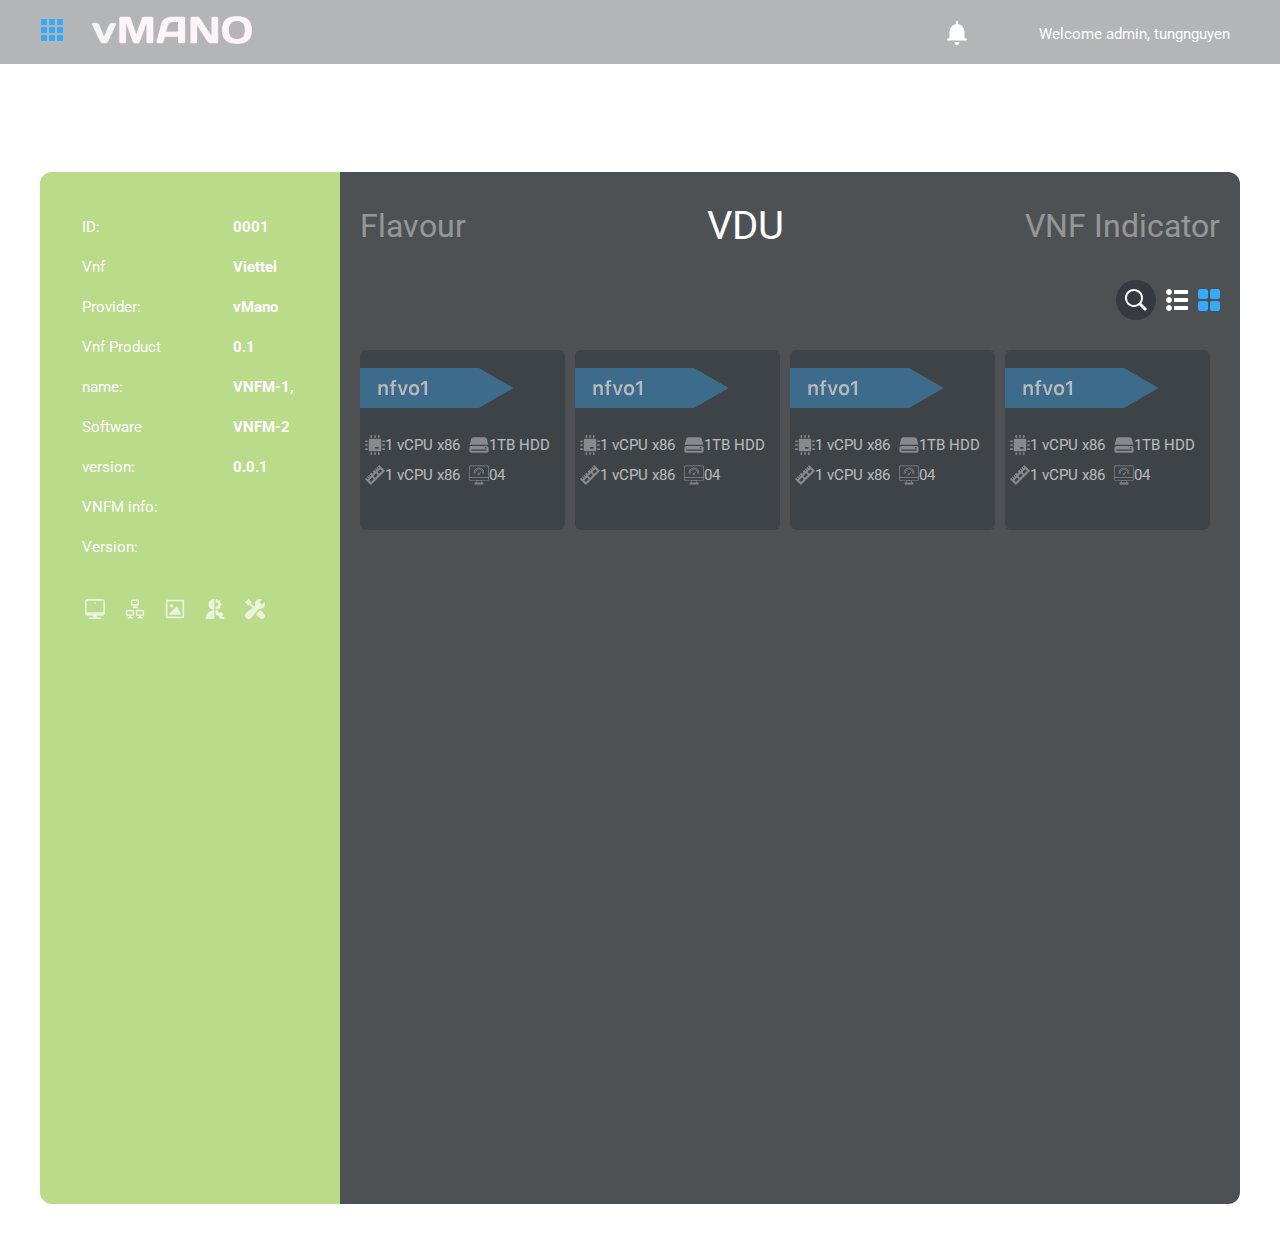
==== commit 43a39b9e: "done" ====
--- a/index.html
+++ b/index.html
@@ -4,194 +4,187 @@
     <meta charset="UTF-8" />
     <meta http-equiv="X-UA-Compatible" content="IE=edge" />
     <meta name="viewport" content="width=device-width, initial-scale=1.0" />
-    <title>vMANO</title>
+    <title>Document</title>
     <link rel="stylesheet" href="./assets/css/style.css" />
   </head>
   <body>
-    <section id="container">
-      <div class="img">
-        <svg
-          width="1920"
-          height="1244"
-          viewBox="0 0 1920 1244"
-          fill="none"
-          xmlns="http://www.w3.org/2000/svg"
-          xmlns:xlink="http://www.w3.org/1999/xlink"
-        >
-          <g style="mix-blend-mode: overlay">
-            <rect width="1920" height="1244" fill="url(#pattern0)" />
-          </g>
-          <defs>
-            <pattern
-              id="pattern0"
-              patternContentUnits="objectBoundingBox"
-              width="1"
-              height="1"
-            >
-              <use
-                xlink:href="#image0_1_40"
-                transform="translate(-0.0236271) scale(0.000575414 0.000888099)"
-              />
-            </pattern>
-          </defs>
-        </svg>
+    <!-- Header -->
+    <header>
+      <div>
+        <img class="grid" />
+        <img class="logo" />
       </div>
-      <!-- Header -->
-      <header>
-        <nav class="opacity"></nav>
-        <div class="logo">
-          <svg width="160" height="28" viewBox="0 0 160 28" fill="none">
-            <rect fill="url(#pattern0)" />
-            <defs>
-              <pattern
-                id="pattern0"
-                patternContentUnits="objectBoundingBox"
-                width="1"
-                height="1"
+      <nav class="nav__links">
+        <ul>
+          <li>
+            <img class="alarm-bell" />
+          </li>
+          <li><img class="group" /></li>
+          <li class="welcome">
+            <a href="#">Welcome admin, tungnguyen</a>
+          </li>
+        </ul>
+      </nav>
+    </header>
+    <!-- Main -->
+    <main>
+      <div class="text__parent">
+        <p class="text">VNFD 1</p>
+      </div>
+      <div class="items">
+        <div class="left">
+          <div class="text__items">
+            <div class="left__items">
+              <p>ID:</p>
+              <p>Vnf Provider:</p>
+              <p>Vnf Product name:</p>
+              <p>Software version:</p>
+              <p>VNFM info:</p>
+              <p>Version:</p>
+            </div>
+            <div class="left__items font__item">
+              <p>0001</p>
+              <p>Viettel</p>
+              <p>vMano</p>
+              <p>0.1</p>
+              <p>VNFM-1, VNFM-2</p>
+              <p>0.0.1</p>
+            </div>
+          </div>
+          <div class="icons__items">
+            <div class="icons__left">
+              <svg
+                width="20"
+                height="20"
+                viewBox="0 0 20 20"
+                fill="none"
+                xmlns="http://www.w3.org/2000/svg"
               >
-                <use
-                  xlink:href="#image0_1_43"
-                  transform="translate(0 -0.00340136) scale(0.00238095 0.0136054)"
-                />
-              </pattern>
-            </defs>
-          </svg>
+                <g opacity="0.7">
+                  <path
+                    d="M10 5.00001C10.4603 5.00001 10.8334 4.62691 10.8334 4.16668C10.8334 3.70644 10.4603 3.33334 10 3.33334C9.53978 3.33334 9.16669 3.70644 9.16669 4.16668C9.16669 4.62691 9.53978 5.00001 10 5.00001Z"
+                    fill="white"
+                  />
+                  <path
+                    d="M17.5 0H2.5C1.83696 0 1.20107 0.263392 0.732233 0.732233C0.263392 1.20107 0 1.83696 0 2.5L0 14.1667C0 14.8297 0.263392 15.4656 0.732233 15.9344C1.20107 16.4033 1.83696 16.6667 2.5 16.6667H8.33333V18.3333H4.16667V20H15.8333V18.3333H11.6667V16.6667H17.5C18.163 16.6667 18.7989 16.4033 19.2678 15.9344C19.7366 15.4656 20 14.8297 20 14.1667V2.5C20 1.83696 19.7366 1.20107 19.2678 0.732233C18.7989 0.263392 18.163 0 17.5 0V0ZM18.3333 13.3333H1.66667V2.5C1.66667 2.27899 1.75446 2.06702 1.91074 1.91074C2.06702 1.75446 2.27899 1.66667 2.5 1.66667H17.5C17.721 1.66667 17.933 1.75446 18.0893 1.91074C18.2455 2.06702 18.3333 2.27899 18.3333 2.5V13.3333Z"
+                    fill="white"
+                  />
+                </g>
+              </svg>
+              <svg
+                width="20"
+                height="20"
+                viewBox="0 0 20 20"
+                fill="none"
+                xmlns="http://www.w3.org/2000/svg"
+              >
+                <g opacity="0.7">
+                  <path
+                    d="M0.832703 12.5V15.4167C0.832703 15.8587 1.0083 16.2826 1.32086 16.5952C1.63342 16.9077 2.05734 17.0833 2.49937 17.0833H4.09604C4.15129 17.0833 4.20428 17.1053 4.24335 17.1443C4.28242 17.1834 4.30437 17.2364 4.30437 17.2917V17.7083C4.30437 17.7636 4.28242 17.8166 4.24335 17.8556C4.20428 17.8947 4.15129 17.9167 4.09604 17.9167H3.3327C3.11169 17.9167 2.89973 18.0045 2.74345 18.1607C2.58717 18.317 2.49937 18.529 2.49937 18.75C2.49937 18.971 2.58717 19.183 2.74345 19.3393C2.89973 19.4955 3.11169 19.5833 3.3327 19.5833H7.0827C7.30372 19.5833 7.51568 19.4955 7.67196 19.3393C7.82824 19.183 7.91604 18.971 7.91604 18.75C7.91604 18.529 7.82824 18.317 7.67196 18.1607C7.51568 18.0045 7.30372 17.9167 7.0827 17.9167H6.17937C6.15198 17.9168 6.12484 17.9115 6.09951 17.901C6.07419 17.8906 6.05118 17.8753 6.03181 17.8559C6.01244 17.8365 5.9971 17.8135 5.98667 17.7882C5.97624 17.7629 5.97093 17.7357 5.97104 17.7083V17.2917C5.97093 17.2643 5.97624 17.2371 5.98667 17.2118C5.9971 17.1865 6.01244 17.1635 6.03181 17.1441C6.05118 17.1247 6.07419 17.1094 6.09951 17.099C6.12484 17.0885 6.15198 17.0832 6.17937 17.0833H7.49937C7.9414 17.0833 8.36532 16.9077 8.67788 16.5952C8.99044 16.2826 9.16604 15.8587 9.16604 15.4167V12.5C9.16604 12.058 8.99044 11.634 8.67788 11.3215C8.36532 11.0089 7.9414 10.8333 7.49937 10.8333H2.49937C2.05734 10.8333 1.63342 11.0089 1.32086 11.3215C1.0083 11.634 0.832703 12.058 0.832703 12.5V12.5ZM7.49937 15.2083C7.49945 15.2356 7.49411 15.2626 7.48366 15.2878C7.47322 15.3129 7.45788 15.3358 7.43854 15.355C7.41922 15.3745 7.39625 15.39 7.37094 15.4005C7.34562 15.4111 7.31847 15.4166 7.29104 15.4167H2.7077C2.65245 15.4167 2.59946 15.3947 2.56039 15.3556C2.52132 15.3166 2.49937 15.2636 2.49937 15.2083V12.7083C2.49937 12.6531 2.52132 12.6001 2.56039 12.561C2.59946 12.5219 2.65245 12.5 2.7077 12.5H7.29104C7.34629 12.5 7.39928 12.5219 7.43835 12.561C7.47742 12.6001 7.49937 12.6531 7.49937 12.7083V15.2083Z"
+                    fill="white"
+                  />
+                  <path
+                    d="M5.8327 2.08332V4.99999C5.8327 5.44202 6.0083 5.86594 6.32086 6.1785C6.63342 6.49106 7.05734 6.66666 7.49937 6.66666H9.09604C9.15129 6.66666 9.20428 6.68861 9.24335 6.72768C9.28242 6.76675 9.30437 6.81974 9.30437 6.87499V7.29166C9.30437 7.34691 9.28242 7.3999 9.24335 7.43897C9.20428 7.47804 9.15129 7.49999 9.09604 7.49999H8.3327C8.11169 7.49999 7.89973 7.58779 7.74345 7.74407C7.58717 7.90035 7.49937 8.11231 7.49937 8.33332C7.49937 8.55434 7.58717 8.7663 7.74345 8.92258C7.89973 9.07886 8.11169 9.16666 8.3327 9.16666H12.0827C12.3037 9.16666 12.5157 9.07886 12.672 8.92258C12.8282 8.7663 12.916 8.55434 12.916 8.33332C12.916 8.11231 12.8282 7.90035 12.672 7.74407C12.5157 7.58779 12.3037 7.49999 12.0827 7.49999H11.1794C11.152 7.5001 11.1248 7.49479 11.0995 7.48436C11.0742 7.47393 11.0512 7.45858 11.0318 7.43922C11.0124 7.41985 10.9971 7.39684 10.9867 7.37151C10.9762 7.34619 10.9709 7.31905 10.971 7.29166V6.87499C10.9709 6.8476 10.9762 6.82046 10.9867 6.79513C10.9971 6.76981 11.0124 6.7468 11.0318 6.72743C11.0512 6.70806 11.0742 6.69272 11.0995 6.68229C11.1248 6.67186 11.152 6.66655 11.1794 6.66666H12.4994C12.9414 6.66666 13.3653 6.49106 13.6779 6.1785C13.9904 5.86594 14.166 5.44202 14.166 4.99999V2.08332C14.166 1.6413 13.9904 1.21737 13.6779 0.904812C13.3653 0.592251 12.9414 0.416656 12.4994 0.416656H7.49937C7.05734 0.416656 6.63342 0.592251 6.32086 0.904812C6.0083 1.21737 5.8327 1.6413 5.8327 2.08332V2.08332ZM12.4994 4.79166C12.4994 4.81891 12.4941 4.84591 12.4837 4.87109C12.4732 4.89627 12.4579 4.91912 12.4385 4.93832C12.3997 4.97747 12.347 4.99965 12.2919 4.99999H7.7077C7.65245 4.99999 7.59946 4.97804 7.56039 4.93897C7.52132 4.8999 7.49937 4.84691 7.49937 4.79166V2.29166C7.49937 2.2364 7.52132 2.18341 7.56039 2.14434C7.59946 2.10527 7.65245 2.08332 7.7077 2.08332H12.291C12.3463 2.08332 12.3993 2.10527 12.4383 2.14434C12.4774 2.18341 12.4994 2.2364 12.4994 2.29166V4.79166Z"
+                    fill="white"
+                  />
+                  <path
+                    d="M17.4994 17.0833C17.9414 17.0833 18.3653 16.9077 18.6779 16.5952C18.9904 16.2826 19.166 15.8587 19.166 15.4167V12.5C19.166 12.058 18.9904 11.634 18.6779 11.3215C18.3653 11.0089 17.9414 10.8333 17.4994 10.8333H12.4994C12.0573 10.8333 11.6334 11.0089 11.3209 11.3215C11.0083 11.634 10.8327 12.058 10.8327 12.5V15.4167C10.8327 15.8587 11.0083 16.2826 11.3209 16.5952C11.6334 16.9077 12.0573 17.0833 12.4994 17.0833H14.096C14.1513 17.0833 14.2043 17.1053 14.2433 17.1443C14.2824 17.1834 14.3044 17.2364 14.3044 17.2917V17.7083C14.3044 17.7636 14.2824 17.8166 14.2433 17.8556C14.2043 17.8947 14.1513 17.9167 14.096 17.9167H13.3327C13.1117 17.9167 12.8997 18.0045 12.7434 18.1607C12.5872 18.317 12.4994 18.529 12.4994 18.75C12.4994 18.971 12.5872 19.183 12.7434 19.3393C12.8997 19.4955 13.1117 19.5833 13.3327 19.5833H17.0827C17.3037 19.5833 17.5157 19.4955 17.672 19.3393C17.8282 19.183 17.916 18.971 17.916 18.75C17.916 18.529 17.8282 18.317 17.672 18.1607C17.5157 18.0045 17.3037 17.9167 17.0827 17.9167H16.1794C16.152 17.9168 16.1248 17.9115 16.0995 17.901C16.0742 17.8906 16.0512 17.8753 16.0318 17.8559C16.0124 17.8365 15.9971 17.8135 15.9867 17.7882C15.9762 17.7629 15.9709 17.7357 15.971 17.7083V17.2917C15.9709 17.2643 15.9762 17.2371 15.9867 17.2118C15.9971 17.1865 16.0124 17.1635 16.0318 17.1441C16.0512 17.1247 16.0742 17.1094 16.0995 17.099C16.1248 17.0885 16.152 17.0832 16.1794 17.0833H17.4994ZM12.4994 12.7083C12.4994 12.6531 12.5213 12.6001 12.5604 12.561C12.5995 12.5219 12.6524 12.5 12.7077 12.5H17.291C17.3463 12.5 17.3993 12.5219 17.4383 12.561C17.4774 12.6001 17.4994 12.6531 17.4994 12.7083V15.2083C17.4994 15.2356 17.4941 15.2626 17.4837 15.2878C17.4732 15.3129 17.4579 15.3358 17.4385 15.355C17.4192 15.3745 17.3962 15.39 17.3709 15.4005C17.3456 15.4111 17.3185 15.4166 17.291 15.4167H12.7077C12.6524 15.4167 12.5995 15.3947 12.5604 15.3556C12.5213 15.3166 12.4994 15.2636 12.4994 15.2083V12.7083Z"
+                    fill="white"
+                  />
+                </g>
+              </svg>
+              <svg
+                width="20"
+                height="20"
+                viewBox="0 0 20 20"
+                fill="none"
+                xmlns="http://www.w3.org/2000/svg"
+              >
+                <g opacity="0.7">
+                  <path
+                    d="M18.3333 0.833344H1.66665C1.44563 0.833344 1.23367 0.921141 1.07739 1.07742C0.92111 1.2337 0.833313 1.44566 0.833313 1.66668V18.3333C0.833313 18.5544 0.92111 18.7663 1.07739 18.9226C1.23367 19.0789 1.44563 19.1667 1.66665 19.1667H18.3333C18.5543 19.1667 18.7663 19.0789 18.9226 18.9226C19.0788 18.7663 19.1666 18.5544 19.1666 18.3333V1.66668C19.1666 1.44566 19.0788 1.2337 18.9226 1.07742C18.7663 0.921141 18.5543 0.833344 18.3333 0.833344ZM17.5 17.5H2.49998V2.50001H17.5V17.5Z"
+                    fill="white"
+                  />
+                  <path
+                    d="M5.00003 15.8333H15C15.1421 15.8334 15.2818 15.7972 15.4059 15.728C15.53 15.6589 15.6344 15.5592 15.7091 15.4384C15.7839 15.3176 15.8265 15.1796 15.8329 15.0377C15.8393 14.8958 15.8094 14.7546 15.7459 14.6275L12.4125 7.96085C12.3534 7.84265 12.2671 7.7402 12.1606 7.66196C12.0541 7.58371 11.9305 7.53192 11.8 7.51085C11.6697 7.48862 11.5359 7.49823 11.4101 7.53886C11.2843 7.57949 11.1702 7.64993 11.0775 7.74418L4.41086 14.4108C4.29435 14.5274 4.21501 14.6759 4.18287 14.8375C4.15073 14.9991 4.16724 15.1666 4.23029 15.3189C4.29335 15.4711 4.40014 15.6013 4.53714 15.6929C4.67415 15.7844 4.83523 15.8333 5.00003 15.8333Z"
+                    fill="white"
+                  />
+                  <path
+                    d="M6.66667 8.33333C7.58714 8.33333 8.33333 7.58714 8.33333 6.66667C8.33333 5.74619 7.58714 5 6.66667 5C5.74619 5 5 5.74619 5 6.66667C5 7.58714 5.74619 8.33333 6.66667 8.33333Z"
+                    fill="white"
+                  />
+                </g>
+              </svg>
+              <svg
+                width="20"
+                height="20"
+                viewBox="0 0 20 20"
+                fill="none"
+                xmlns="http://www.w3.org/2000/svg"
+              >
+                <g opacity="0.7" clip-path="url(#clip0_471_28)">
+                  <path
+                    d="M13.1242 5.41667C13.1242 5.9692 12.9047 6.49911 12.514 6.88981C12.1233 7.28051 11.5934 7.5 11.0409 7.5C10.971 7.498 10.9014 7.49132 10.8325 7.48C10.8066 7.47617 10.7801 7.47798 10.7549 7.48531C10.7297 7.49264 10.7063 7.50532 10.6865 7.52248C10.6666 7.53965 10.6507 7.56089 10.6398 7.58477C10.6289 7.60864 10.6233 7.63459 10.6234 7.66083V10.4167C10.6234 10.5272 10.6673 10.6332 10.7454 10.7113C10.8235 10.7894 10.9295 10.8333 11.04 10.8333C11.3426 10.8307 11.6445 10.8028 11.9425 10.75C12.0397 10.7336 12.1279 10.6834 12.1915 10.6082C12.2551 10.533 12.29 10.4377 12.29 10.3392V9.53167C12.2899 9.48861 12.3032 9.44658 12.328 9.41136C12.3527 9.37615 12.3878 9.34947 12.4284 9.335C12.5645 9.2864 12.698 9.23077 12.8284 9.16833C12.8672 9.14959 12.9109 9.14337 12.9535 9.15054C12.996 9.1577 13.0353 9.1779 13.0659 9.20833L13.6392 9.78083C13.7088 9.85063 13.801 9.89345 13.8993 9.90169C13.9975 9.90993 14.0955 9.88305 14.1759 9.82583C14.6696 9.47471 15.1009 9.04315 15.4517 8.54917C15.5087 8.46892 15.5354 8.3711 15.5272 8.27302C15.519 8.17494 15.4763 8.08295 15.4067 8.01333L14.8325 7.4425C14.8021 7.41193 14.7819 7.37266 14.7747 7.33012C14.7676 7.28757 14.7738 7.24386 14.7925 7.205C14.8553 7.07389 14.9109 6.94056 14.9592 6.805C14.9737 6.76397 15.0007 6.72854 15.0365 6.70371C15.0722 6.67889 15.1148 6.66593 15.1584 6.66667H15.9659C16.0644 6.66665 16.1597 6.63174 16.2349 6.56813C16.3101 6.50451 16.3603 6.41631 16.3767 6.31917C16.4845 5.72233 16.4845 5.11101 16.3767 4.51417C16.3603 4.41703 16.3101 4.32882 16.2349 4.26521C16.1597 4.20159 16.0644 4.16668 15.9659 4.16667H15.1584C15.1154 4.16659 15.0736 4.15326 15.0385 4.1285C15.0035 4.10373 14.9769 4.06875 14.9625 4.02833C14.9134 3.8925 14.8575 3.75833 14.7959 3.6275C14.7771 3.58864 14.7709 3.54493 14.7781 3.50238C14.7852 3.45984 14.8054 3.42057 14.8359 3.39L15.4084 2.8175C15.4781 2.74784 15.521 2.65568 15.5292 2.55741C15.5374 2.45915 15.5106 2.36115 15.4534 2.28083C15.1025 1.7871 14.6713 1.35581 14.1775 1.005C14.0973 0.947677 13.9994 0.920657 13.9011 0.928744C13.8028 0.936831 13.7106 0.9795 13.6409 1.04917L13.0675 1.62167C13.0377 1.6524 12.9992 1.67322 12.9571 1.68127C12.9151 1.68932 12.8716 1.68422 12.8325 1.66667C12.7023 1.60389 12.5688 1.54825 12.4325 1.5C12.3921 1.48558 12.3571 1.45903 12.3324 1.42398C12.3076 1.38893 12.2943 1.34708 12.2942 1.30417V0.491667C12.2935 0.393105 12.2578 0.297994 12.1936 0.223233C12.1293 0.148473 12.0407 0.0989038 11.9434 0.0833333C11.6454 0.0304845 11.3435 0.0026099 11.0409 0C10.9303 0 10.8244 0.0438987 10.7462 0.122039C10.6681 0.200179 10.6242 0.30616 10.6242 0.416667V3.13917C10.6242 3.16886 10.6305 3.19822 10.6427 3.22527C10.655 3.25232 10.6729 3.27644 10.6952 3.29601C10.7175 3.31558 10.7438 3.33015 10.7722 3.33874C10.8007 3.34734 10.8306 3.34975 10.86 3.34583C10.92 3.33791 10.9804 3.33374 11.0409 3.33333C11.5934 3.33333 12.1233 3.55283 12.514 3.94353C12.9047 4.33423 13.1242 4.86413 13.1242 5.41667Z"
+                    fill="white"
+                  />
+                  <path
+                    d="M8.95896 0C7.52237 0 6.14462 0.570683 5.1288 1.58651C4.11298 2.60233 3.5423 3.98008 3.5423 5.41667C3.5423 6.85326 4.11298 8.23101 5.1288 9.24683C6.14462 10.2627 7.52237 10.8333 8.95896 10.8333C9.06947 10.8333 9.17545 10.7894 9.25359 10.7113C9.33173 10.6332 9.37563 10.5272 9.37563 10.4167V0.416667C9.37563 0.30616 9.33173 0.200179 9.25359 0.122039C9.17545 0.0438987 9.06947 0 8.95896 0V0Z"
+                    fill="white"
+                  />
+                  <path
+                    d="M8.95833 11.25C6.74894 11.2524 4.63073 12.1312 3.06846 13.6935C1.50618 15.2557 0.627426 17.3739 0.625 19.5833C0.625 19.6938 0.668899 19.7998 0.747039 19.878C0.825179 19.9561 0.93116 20 1.04167 20H8.95833C9.06884 20 9.17482 19.9561 9.25296 19.878C9.3311 19.7998 9.375 19.6938 9.375 19.5833V11.6667C9.375 11.5562 9.3311 11.4502 9.25296 11.372C9.17482 11.2939 9.06884 11.25 8.95833 11.25Z"
+                    fill="white"
+                  />
+                  <path
+                    d="M19.2628 18.2692C19.2465 18.1713 19.1963 18.0822 19.1208 18.0178C19.0453 17.9533 18.9496 17.9175 18.8503 17.9167H17.657C17.6117 17.9167 17.5676 17.9019 17.5314 17.8748C17.4952 17.8476 17.4688 17.8093 17.4562 17.7658C17.3805 17.5023 17.2884 17.2437 17.1803 16.9917C17.164 16.9534 17.1595 16.911 17.1675 16.8702C17.1755 16.8293 17.1957 16.7918 17.2253 16.7625L18.142 15.8458C18.2062 15.7812 18.2475 15.6974 18.2596 15.6071C18.2716 15.5168 18.2537 15.425 18.2087 15.3458C17.6045 14.3234 16.7881 13.4425 15.8145 12.7625C15.7343 12.7085 15.6379 12.684 15.5416 12.6932C15.4454 12.7025 15.3554 12.745 15.287 12.8133L14.4245 13.6667C14.393 13.6983 14.3522 13.719 14.3081 13.7256C14.2639 13.7322 14.2188 13.7244 14.1795 13.7033C13.8844 13.5463 13.578 13.4115 13.2628 13.3C13.2221 13.2857 13.1869 13.2591 13.1619 13.2238C13.137 13.1886 13.1236 13.1465 13.1237 13.1033V11.8458C13.1238 11.7516 13.092 11.66 13.0335 11.5862C12.9749 11.5123 12.893 11.4605 12.8012 11.4392C12.2187 11.3133 11.6245 11.2498 11.0287 11.25C10.9202 11.253 10.8172 11.2983 10.7415 11.3761C10.6659 11.4539 10.6236 11.5582 10.6237 11.6667V15.6667C10.6241 15.7174 10.6435 15.7661 10.678 15.8033C10.7126 15.8404 10.7598 15.8633 10.8103 15.8675C11.8217 15.9694 12.7668 16.4177 13.4855 17.1365C14.2043 17.8552 14.6526 18.8003 14.7545 19.8117C14.7586 19.8622 14.7816 19.9094 14.8187 19.9439C14.8559 19.9785 14.9046 19.9979 14.9553 19.9983H18.9553C19.0633 19.9984 19.167 19.9566 19.2448 19.8816C19.3225 19.8067 19.3681 19.7046 19.372 19.5967C19.3706 19.152 19.3341 18.7081 19.2628 18.2692Z"
+                    fill="white"
+                  />
+                </g>
+                <defs>
+                  <clipPath id="clip0_471_28">
+                    <rect width="20" height="20" fill="white" />
+                  </clipPath>
+                </defs>
+              </svg>
+              <svg
+                width="20"
+                height="20"
+                viewBox="0 0 20 20"
+                fill="none"
+                xmlns="http://www.w3.org/2000/svg"
+              >
+                <g opacity="0.7" clip-path="url(#clip0_471_7)">
+                  <path
+                    d="M9.04417 7.86583L5.58917 4.41083L6.66667 3.33333L3.33333 0L0 3.33333L3.33333 6.66667L4.41083 5.58917L7.6575 8.83583L9.04417 7.86583Z"
+                    fill="white"
+                  />
+                  <path
+                    d="M15.7833 11.6167C15.5258 11.6467 15.265 11.6667 15 11.6667C14.7458 11.6667 14.4933 11.6517 14.24 11.6225L11.2058 15.3717L14.9708 19.1367C16.1216 20.2875 17.9866 20.2875 19.1375 19.1367C20.2883 17.9858 20.2883 16.1208 19.1375 14.97L15.7833 11.6167Z"
+                    fill="white"
+                  />
+                  <path
+                    d="M16.8925 5.6425L14.3575 3.1075L17.0308 0.434167C16.41 0.1575 15.7242 0 15 0C12.2383 0 10 2.23833 10 5C10 5.495 10.0742 5.97167 10.2083 6.42333L1.2175 13.6983C0.474995 14.3542 0.0316622 15.2975 0.00166221 16.2867C-0.0291711 17.2767 0.354996 18.2458 1.055 18.945C1.735 19.6258 2.63916 20 3.60083 20C4.63333 20 5.61833 19.5567 6.30166 18.7825L13.5767 9.79167C14.0283 9.92583 14.505 10 15 10C17.7617 10 20 7.76167 20 5C20 4.27583 19.8425 3.59 19.5658 2.96833L16.8925 5.6425Z"
+                    fill="white"
+                  />
+                </g>
+                <defs>
+                  <clipPath id="clip0_471_7">
+                    <rect width="20" height="20" fill="white" />
+                  </clipPath>
+                </defs>
+              </svg>
+            </div>
+          </div>
         </div>
-        <div class="grid">
-          <svg
-            width="24"
-            height="24"
-            viewBox="0 0 24 24"
-            fill="none"
-            xmlns="http://www.w3.org/2000/svg"
-          >
-            <path
-              d="M6 1H2C1.44772 1 1 1.44772 1 2V6C1 6.55228 1.44772 7 2 7H6C6.55228 7 7 6.55228 7 6V2C7 1.44772 6.55228 1 6 1Z"
-              fill="#34AAFF"
-            />
-            <path
-              d="M6 9H2C1.44772 9 1 9.44772 1 10V14C1 14.5523 1.44772 15 2 15H6C6.55228 15 7 14.5523 7 14V10C7 9.44772 6.55228 9 6 9Z"
-              fill="#34AAFF"
-            />
-            <path
-              d="M6 17H2C1.44772 17 1 17.4477 1 18V22C1 22.5523 1.44772 23 2 23H6C6.55228 23 7 22.5523 7 22V18C7 17.4477 6.55228 17 6 17Z"
-              fill="#34AAFF"
-            />
-            <path
-              d="M14 1H10C9.44772 1 9 1.44772 9 2V6C9 6.55228 9.44772 7 10 7H14C14.5523 7 15 6.55228 15 6V2C15 1.44772 14.5523 1 14 1Z"
-              fill="#34AAFF"
-            />
-            <path
-              d="M14 9H10C9.44772 9 9 9.44772 9 10V14C9 14.5523 9.44772 15 10 15H14C14.5523 15 15 14.5523 15 14V10C15 9.44772 14.5523 9 14 9Z"
-              fill="#34AAFF"
-            />
-            <path
-              d="M14 17H10C9.44772 17 9 17.4477 9 18V22C9 22.5523 9.44772 23 10 23H14C14.5523 23 15 22.5523 15 22V18C15 17.4477 14.5523 17 14 17Z"
-              fill="#34AAFF"
-            />
-            <path
-              d="M22 1H18C17.4477 1 17 1.44772 17 2V6C17 6.55228 17.4477 7 18 7H22C22.5523 7 23 6.55228 23 6V2C23 1.44772 22.5523 1 22 1Z"
-              fill="#34AAFF"
-            />
-            <path
-              d="M22 9H18C17.4477 9 17 9.44772 17 10V14C17 14.5523 17.4477 15 18 15H22C22.5523 15 23 14.5523 23 14V10C23 9.44772 22.5523 9 22 9Z"
-              fill="#34AAFF"
-            />
-            <path
-              d="M22 17H18C17.4477 17 17 17.4477 17 18V22C17 22.5523 17.4477 23 18 23H22C22.5523 23 23 22.5523 23 22V18C23 17.4477 22.5523 17 22 17Z"
-              fill="#34AAFF"
-            />
-          </svg>
-        </div>
-        <div class="alarm-bell">
-          <svg
-            width="24"
-            height="24"
-            viewBox="0 0 24 24"
-            fill="none"
-            xmlns="http://www.w3.org/2000/svg"
-          >
-            <g clip-path="url(#clip0_1_56)">
-              <path
-                d="M21.0001 17.5C20.6022 17.5 20.2207 17.342 19.9394 17.0607C19.6581 16.7794 19.5001 16.3978 19.5001 16V11.138C19.5578 9.23909 18.9342 7.38218 17.7421 5.903C16.5499 4.42382 14.8679 3.41999 13.0001 3.073V1C13.0001 0.734784 12.8947 0.48043 12.7072 0.292893C12.5196 0.105357 12.2653 0 12.0001 0C11.7348 0 11.4805 0.105357 11.293 0.292893C11.1054 0.48043 11.0001 0.734784 11.0001 1V3.073C9.13223 3.41999 7.45019 4.42382 6.25804 5.903C5.06589 7.38218 4.44232 9.23909 4.50006 11.138V16C4.50006 16.3978 4.34203 16.7794 4.06072 17.0607C3.77942 17.342 3.39789 17.5 3.00006 17.5C2.73484 17.5 2.48049 17.6054 2.29295 17.7929C2.10542 17.9804 2.00006 18.2348 2.00006 18.5C2.00006 18.7652 2.10542 19.0196 2.29295 19.2071C2.48049 19.3946 2.73484 19.5 3.00006 19.5H21.0001C21.2653 19.5 21.5196 19.3946 21.7072 19.2071C21.8947 19.0196 22.0001 18.7652 22.0001 18.5C22.0001 18.2348 21.8947 17.9804 21.7072 17.7929C21.5196 17.6054 21.2653 17.5 21.0001 17.5Z"
-                fill="white"
-              />
-              <path
-                d="M14.2361 21H9.76407C9.70269 21.0001 9.64349 21.0228 9.59775 21.0637C9.55202 21.1047 9.52294 21.161 9.51607 21.222C9.50517 21.3143 9.49983 21.4071 9.50007 21.5C9.50007 22.163 9.76346 22.7989 10.2323 23.2678C10.7011 23.7366 11.337 24 12.0001 24C12.6631 24 13.299 23.7366 13.7678 23.2678C14.2367 22.7989 14.5001 22.163 14.5001 21.5C14.5003 21.4071 14.495 21.3143 14.4841 21.222C14.4776 21.1608 14.4487 21.1042 14.4028 21.0632C14.357 21.0222 14.2976 20.9997 14.2361 21Z"
-                fill="white"
-              />
-            </g>
-            <defs>
-              <clipPath id="clip0_1_56">
-                <rect width="24" height="24" fill="white" />
-              </clipPath>
-            </defs>
-          </svg>
-        </div>
-        <div class="group">
-          <svg
-            width="28"
-            height="28"
-            viewBox="0 0 28 28"
-            fill="none"
-            xmlns="http://www.w3.org/2000/svg"
-          >
-            <rect
-              x="0.5"
-              y="0.5"
-              width="27"
-              height="27"
-              rx="13.5"
-              fill="white"
-              fill-opacity="0.01"
-              stroke="white"
-            />
-            <g clip-path="url(#clip0_1_59)">
-              <path
-                d="M16.3073 15.4667C15.616 15.8727 14.8386 16.118 14 16.118C13.1613 16.118 12.384 15.8727 11.6926 15.4667C9.26265 15.626 7.33331 17.6487 7.33331 20.118V21.2713L7.79665 21.42C7.88598 21.448 10.0253 22.118 14 22.118C17.9746 22.118 20.114 21.448 20.2033 21.42L20.6666 21.2713V20.118C20.6666 17.6487 18.7373 15.626 16.3073 15.4667Z"
-                fill="white"
-              />
-              <path
-                d="M14 14.6667C16.2527 14.6667 18 12.158 18 10C18 7.794 16.206 6 14 6C11.794 6 10 7.794 10 10C10 12.158 11.7473 14.6667 14 14.6667Z"
-                fill="white"
-              />
-            </g>
-            <defs>
-              <clipPath id="clip0_1_59">
-                <rect
-                  width="16"
-                  height="16"
-                  fill="white"
-                  transform="translate(6 6)"
-                />
-              </clipPath>
-            </defs>
-          </svg>
-        </div>
-        <div class="welcome">
-          <p>Welcome admin, tungnguyen</p>
-        </div>
-      </header>
-      <!-- End Header -->
-
-      <div class="vnfd">
-        <p class="text-vnfd">VNFD 1</p>
-      </div>
-      <!-- Main content -->
-      <main>
-        <div class="main-content-right">
-          <div class="right"></div>
-          <div class="flavour">
-            <p>Flavour</p>
+        <div class="right">
+          <div class="text__items__right">
+            <p class="text__items__opa">Flavour</p>
+            <p class="text__items__bold">VDU</p>
+            <p class="text__items__opa">VNF Indicator</p>
           </div>
-          <div class="vdu">
-            <p>VDU</p>
-          </div>
-          <div class="vnf-indicator">
-            <p>VNF Indicator</p>
-          </div>
-          <div class="search">
+          <div class="icons__items__right">
             <svg
+              style="margin-right: 10px"
               width="40"
               height="40"
               viewBox="0 0 40 40"
@@ -200,12 +193,43 @@
             >
               <rect width="40" height="40" rx="20" fill="#343A40" />
               <path
-                d="M31.061 28.939L25.328 23.206C26.6406 21.3613 27.2121 19.0907 26.9293 16.8444C26.6465 14.5981 25.5301 12.54 23.8012 11.0782C22.0724 9.61632 19.8574 8.85742 17.5953 8.9519C15.3332 9.04639 13.1892 9.98735 11.5883 11.5883C9.98735 13.1892 9.04639 15.3332 8.9519 17.5953C8.85742 19.8574 9.61632 22.0724 11.0782 23.8012C12.54 25.5301 14.5981 26.6465 16.8444 26.9293C19.0907 27.2121 21.3613 26.6406 23.206 25.328L28.939 31.061L31.061 28.939ZM11 18C11 16.6155 11.4106 15.2622 12.1797 14.111C12.9489 12.9599 14.0421 12.0627 15.3212 11.5329C16.6003 11.003 18.0078 10.8644 19.3656 11.1345C20.7235 11.4046 21.9708 12.0713 22.9498 13.0503C23.9287 14.0292 24.5954 15.2765 24.8655 16.6344C25.1356 17.9922 24.997 19.3997 24.4672 20.6788C23.9374 21.9579 23.0401 23.0511 21.889 23.8203C20.7379 24.5895 19.3845 25 18 25C16.1441 24.9979 14.3649 24.2597 13.0526 22.9474C11.7403 21.6351 11.0021 19.8559 11 18V18Z"
+                d="M31.061 28.939L25.328 23.206C26.6406 21.3613 27.2121 19.0907 26.9293 16.8444C26.6465 14.5981 25.5301 12.54 23.8012 11.0782C22.0724 9.61632 19.8574 8.85742 17.5953 8.9519C15.3332 9.04639 13.1892 9.98735 11.5883 11.5883C9.98735 13.1892 9.04639 15.3332 8.9519 17.5953C8.85742 19.8574 9.61632 22.0724 11.0782 23.8012C12.54 25.5301 14.5981 26.6465 16.8444 26.9293C19.0907 27.2121 21.3613 26.6406 23.206 25.328L28.939 31.061L31.061 28.939ZM11 18C11 16.6155 11.4106 15.2622 12.1797 14.111C12.9489 12.9599 14.0421 12.0627 15.3212 11.5329C16.6003 11.003 18.0078 10.8644 19.3656 11.1345C20.7235 11.4046 21.9708 12.0713 22.9498 13.0503C23.9287 14.0292 24.5954 15.2765 24.8655 16.6344C25.1356 17.9922 24.997 19.3997 24.4672 20.6788C23.9374 21.9579 23.0401 23.0511 21.889 23.8203C20.7379 24.5895 19.3845 25 18 25C16.1441 24.9979 14.3649 24.2597 13.0526 22.9474C11.7403 21.6351 11.0021 19.8559 11 18Z"
                 fill="white"
               />
             </svg>
-          </div>
-          <div class="detail-1">
+            <svg
+              style="margin-right: 10px"
+              width="22"
+              height="22"
+              viewBox="0 0 22 22"
+              fill="none"
+              xmlns="http://www.w3.org/2000/svg"
+            >
+              <path
+                d="M3 6C4.65685 6 6 4.65685 6 3C6 1.34315 4.65685 0 3 0C1.34315 0 0 1.34315 0 3C0 4.65685 1.34315 6 3 6Z"
+                fill="white"
+              />
+              <path
+                d="M3 14C4.65685 14 6 12.6569 6 11C6 9.34315 4.65685 8 3 8C1.34315 8 0 9.34315 0 11C0 12.6569 1.34315 14 3 14Z"
+                fill="white"
+              />
+              <path
+                d="M3 22C4.65685 22 6 20.6569 6 19C6 17.3431 4.65685 16 3 16C1.34315 16 0 17.3431 0 19C0 20.6569 1.34315 22 3 22Z"
+                fill="white"
+              />
+              <path
+                d="M21 1H9C8.4 1 8 1.4 8 2V4C8 4.6 8.4 5 9 5H21C21.6 5 22 4.6 22 4V2C22 1.4 21.6 1 21 1Z"
+                fill="white"
+              />
+              <path
+                d="M21 9H9C8.4 9 8 9.4 8 10V12C8 12.6 8.4 13 9 13H21C21.6 13 22 12.6 22 12V10C22 9.4 21.6 9 21 9Z"
+                fill="white"
+              />
+              <path
+                d="M21 17H9C8.4 17 8 17.4 8 18V20C8 20.6 8.4 21 9 21H21C21.6 21 22 20.6 22 20V18C22 17.4 21.6 17 21 17Z"
+                fill="white"
+              />
+            </svg>
             <svg
               width="22"
               height="22"
@@ -214,64 +238,29 @@
               xmlns="http://www.w3.org/2000/svg"
             >
               <path
-                d="M3 6C4.65685 6 6 4.65685 6 3C6 1.34315 4.65685 0 3 0C1.34315 0 0 1.34315 0 3C0 4.65685 1.34315 6 3 6Z"
-                fill="white"
-              />
-              <path
-                d="M3 14C4.65685 14 6 12.6569 6 11C6 9.34315 4.65685 8 3 8C1.34315 8 0 9.34315 0 11C0 12.6569 1.34315 14 3 14Z"
-                fill="white"
-              />
-              <path
-                d="M3 22C4.65685 22 6 20.6569 6 19C6 17.3431 4.65685 16 3 16C1.34315 16 0 17.3431 0 19C0 20.6569 1.34315 22 3 22Z"
-                fill="white"
-              />
-              <path
-                d="M21 1H9C8.4 1 8 1.4 8 2V4C8 4.6 8.4 5 9 5H21C21.6 5 22 4.6 22 4V2C22 1.4 21.6 1 21 1Z"
-                fill="white"
-              />
-              <path
-                d="M21 9H9C8.4 9 8 9.4 8 10V12C8 12.6 8.4 13 9 13H21C21.6 13 22 12.6 22 12V10C22 9.4 21.6 9 21 9Z"
-                fill="white"
-              />
-              <path
-                d="M21 17H9C8.4 17 8 17.4 8 18V20C8 20.6 8.4 21 9 21H21C21.6 21 22 20.6 22 20V18C22 17.4 21.6 17 21 17Z"
-                fill="white"
+                d="M8 0H2C0.895431 0 0 0.89543 0 2V8C0 9.10457 0.89543 10 2 10H8C9.10457 10 10 9.10457 10 8V2C10 0.895431 9.10457 0 8 0Z"
+                fill="#34AAFF"
+              />
+              <path
+                d="M14 10L20 10C21.1046 10 22 9.10457 22 8L22 2C22 0.895431 21.1046 0 20 0L14 -3.59433e-10C12.8954 -4.09059e-10 12 0.895431 12 2L12 8C12 9.10457 12.8954 10 14 10Z"
+                fill="#34AAFF"
+              />
+              <path
+                d="M8 12H2C0.895431 12 0 12.8954 0 14V20C0 21.1046 0.89543 22 2 22H8C9.10457 22 10 21.1046 10 20V14C10 12.8954 9.10457 12 8 12Z"
+                fill="#34AAFF"
+              />
+              <path
+                d="M14 22L20 22C21.1046 22 22 21.1046 22 20L22 14C22 12.8954 21.1046 12 20 12L14 12C12.8954 12 12 12.8954 12 14L12 20C12 21.1046 12.8954 22 14 22Z"
+                fill="#34AAFF"
               />
             </svg>
           </div>
-          <div class="detail-2">
-            <svg
-              width="22"
-              height="22"
-              viewBox="0 0 22 22"
-              fill="none"
-              xmlns="http://www.w3.org/2000/svg"
-            >
-              <path
-                d="M8 0H2C0.895431 0 0 0.89543 0 2V8C0 9.10457 0.89543 10 2 10H8C9.10457 10 10 9.10457 10 8V2C10 0.895431 9.10457 0 8 0Z"
-                fill="#34AAFF"
-              />
-              <path
-                d="M14 10L20 10C21.1046 10 22 9.10457 22 8L22 2C22 0.895431 21.1046 0 20 0L14 -3.59433e-10C12.8954 -4.09059e-10 12 0.895431 12 2L12 8C12 9.10457 12.8954 10 14 10Z"
-                fill="#34AAFF"
-              />
-              <path
-                d="M8 12H2C0.895431 12 0 12.8954 0 14V20C0 21.1046 0.89543 22 2 22H8C9.10457 22 10 21.1046 10 20V14C10 12.8954 9.10457 12 8 12Z"
-                fill="#34AAFF"
-              />
-              <path
-                d="M14 22L20 22C21.1046 22 22 21.1046 22 20L22 14C22 12.8954 21.1046 12 20 12L14 12C12.8954 12 12 12.8954 12 14L12 20C12 21.1046 12.8954 22 14 22Z"
-                fill="#34AAFF"
-              />
-            </svg>
-          </div>
-          <div class="rectangle-1">
-            <div class="ribbon">
-              <div class="nfvo1">
-                <p>nfvo1</p>
-              </div>
-              <div class="flag-1">
+          <div class="content__right">
+            <div class="info__items">
+              <div>
                 <svg
+                  style="margin: 18px 0"
+                  c
                   width="154"
                   height="40"
                   viewBox="0 0 154 40"
@@ -290,166 +279,171 @@
                     fill="#34AAFF"
                     fill-opacity="0.6"
                   />
+                  <path
+                    d="M18.4844 27H20.9062V20.7793C20.9062 19.207 21.8145 18.2109 23.2598 18.2109C24.7344 18.2109 25.418 19.0312 25.418 20.6621V27H27.8398V20.0859C27.8398 17.5371 26.541 16.1016 24.1582 16.1016C22.5664 16.1016 21.4922 16.834 20.9844 18.0254H20.8184V16.3164H18.4844V27ZM31.4922 27H33.9043V18.3184H36.1992V16.3848H33.875V15.418C33.875 14.4121 34.3242 13.9141 35.4668 13.9141C35.8086 13.9141 36.1016 13.9336 36.2969 13.9629V12.1855C35.9062 12.1172 35.4668 12.0781 34.9492 12.0781C32.5762 12.0781 31.4922 13.1328 31.4922 15.2617V16.3848H29.7441V18.3184H31.4922V27ZM47.8594 16.3164H45.3008L42.8496 24.5781H42.6836L40.2129 16.3164H37.6152L41.4141 27H44.0801L47.8594 16.3164ZM54.0898 27.2148C57.2832 27.2148 59.2266 25.125 59.2266 21.6582C59.2266 18.2012 57.2734 16.1016 54.0898 16.1016C50.916 16.1016 48.9531 18.2109 48.9531 21.6582C48.9531 25.125 50.8867 27.2148 54.0898 27.2148ZM54.0898 25.1836C52.4004 25.1836 51.4336 23.8945 51.4336 21.6582C51.4336 19.4316 52.4004 18.1328 54.0898 18.1328C55.7695 18.1328 56.7363 19.4316 56.7363 21.6582C56.7363 23.8945 55.7793 25.1836 54.0898 25.1836ZM64.5684 27H67.0879V12.9082H64.5781L60.8965 15.4863V17.9082L64.4023 15.4473H64.5684V27Z"
+                    fill="white"
+                  />
                 </svg>
               </div>
-              <div class="computer-chip">
+              <div class="accessory__items__right">
+                <div class="accessory__items__1">
+                  <svg
+                    width="20"
+                    height="20"
+                    viewBox="0 0 20 20"
+                    fill="none"
+                    xmlns="http://www.w3.org/2000/svg"
+                  >
+                    <g opacity="0.6" clip-path="url(#clip0_1_109)">
+                      <path
+                        d="M2.02917 9.16666H0.833333C0.61232 9.16666 0.400358 9.25445 0.244078 9.41073C0.0877974 9.56701 0 9.77898 0 9.99999C0 10.221 0.0877974 10.433 0.244078 10.5892C0.400358 10.7455 0.61232 10.8333 0.833333 10.8333H2.02917C2.25018 10.8333 2.46214 10.7455 2.61842 10.5892C2.7747 10.433 2.8625 10.221 2.8625 9.99999C2.8625 9.77898 2.7747 9.56701 2.61842 9.41073C2.46214 9.25445 2.25018 9.16666 2.02917 9.16666Z"
+                        fill="white"
+                      />
+                      <path
+                        d="M2.02917 13.3333H0.833333C0.61232 13.3333 0.400358 13.4211 0.244078 13.5774C0.0877974 13.7337 0 13.9457 0 14.1667C0 14.3877 0.0877974 14.5997 0.244078 14.7559C0.400358 14.9122 0.61232 15 0.833333 15H2.02917C2.25018 15 2.46214 14.9122 2.61842 14.7559C2.7747 14.5997 2.8625 14.3877 2.8625 14.1667C2.8625 13.9457 2.7747 13.7337 2.61842 13.5774C2.46214 13.4211 2.25018 13.3333 2.02917 13.3333Z"
+                        fill="white"
+                      />
+                      <path
+                        d="M2.02917 5.41666H0.833333C0.61232 5.41666 0.400358 5.50445 0.244078 5.66073C0.0877974 5.81701 0 6.02898 0 6.24999C0 6.471 0.0877974 6.68296 0.244078 6.83924C0.400358 6.99553 0.61232 7.08332 0.833333 7.08332H2.02917C2.25018 7.08332 2.46214 6.99553 2.61842 6.83924C2.7747 6.68296 2.8625 6.471 2.8625 6.24999C2.8625 6.02898 2.7747 5.81701 2.61842 5.66073C2.46214 5.50445 2.25018 5.41666 2.02917 5.41666Z"
+                        fill="white"
+                      />
+                      <path
+                        d="M19.1667 9.16666H17.9708C17.7498 9.16666 17.5379 9.25445 17.3816 9.41073C17.2253 9.56701 17.1375 9.77898 17.1375 9.99999C17.1375 10.221 17.2253 10.433 17.3816 10.5892C17.5379 10.7455 17.7498 10.8333 17.9708 10.8333H19.1667C19.3877 10.8333 19.5997 10.7455 19.7559 10.5892C19.9122 10.433 20 10.221 20 9.99999C20 9.77898 19.9122 9.56701 19.7559 9.41073C19.5997 9.25445 19.3877 9.16666 19.1667 9.16666Z"
+                        fill="white"
+                      />
+                      <path
+                        d="M17.9708 7.08332H19.1667C19.3877 7.08332 19.5997 6.99553 19.7559 6.83924C19.9122 6.68296 20 6.471 20 6.24999C20 6.02898 19.9122 5.81701 19.7559 5.66073C19.5997 5.50445 19.3877 5.41666 19.1667 5.41666H17.9708C17.7498 5.41666 17.5379 5.50445 17.3816 5.66073C17.2253 5.81701 17.1375 6.02898 17.1375 6.24999C17.1375 6.471 17.2253 6.68296 17.3816 6.83924C17.5379 6.99553 17.7498 7.08332 17.9708 7.08332Z"
+                        fill="white"
+                      />
+                      <path
+                        d="M19.1667 13.3333H17.9708C17.7498 13.3333 17.5379 13.4211 17.3816 13.5774C17.2253 13.7337 17.1375 13.9457 17.1375 14.1667C17.1375 14.3877 17.2253 14.5997 17.3816 14.7559C17.5379 14.9122 17.7498 15 17.9708 15H19.1667C19.3877 15 19.5997 14.9122 19.7559 14.7559C19.9122 14.5997 20 14.3877 20 14.1667C20 13.9457 19.9122 13.7337 19.7559 13.5774C19.5997 13.4211 19.3877 13.3333 19.1667 13.3333Z"
+                        fill="white"
+                      />
+                      <path
+                        d="M9.99999 2.8625C10.221 2.8625 10.433 2.7747 10.5892 2.61842C10.7455 2.46214 10.8333 2.25018 10.8333 2.02917V0.833333C10.8333 0.61232 10.7455 0.400358 10.5892 0.244078C10.433 0.0877974 10.221 0 9.99999 0C9.77898 0 9.56701 0.0877974 9.41073 0.244078C9.25445 0.400358 9.16666 0.61232 9.16666 0.833333V2.02917C9.16666 2.25018 9.25445 2.46214 9.41073 2.61842C9.56701 2.7747 9.77898 2.8625 9.99999 2.8625V2.8625Z"
+                        fill="white"
+                      />
+                      <path
+                        d="M6.24999 2.8625C6.471 2.8625 6.68296 2.7747 6.83924 2.61842C6.99552 2.46214 7.08332 2.25018 7.08332 2.02917V0.833333C7.08332 0.61232 6.99552 0.400358 6.83924 0.244078C6.68296 0.0877974 6.471 0 6.24999 0C6.02898 0 5.81701 0.0877974 5.66073 0.244078C5.50445 0.400358 5.41666 0.61232 5.41666 0.833333V2.02917C5.41666 2.25018 5.50445 2.46214 5.66073 2.61842C5.81701 2.7747 6.02898 2.8625 6.24999 2.8625V2.8625Z"
+                        fill="white"
+                      />
+                      <path
+                        d="M13.75 2.8625C13.971 2.8625 14.183 2.7747 14.3392 2.61842C14.4955 2.46214 14.5833 2.25018 14.5833 2.02917V0.833333C14.5833 0.61232 14.4955 0.400358 14.3392 0.244078C14.183 0.0877974 13.971 0 13.75 0C13.529 0 13.317 0.0877974 13.1607 0.244078C13.0045 0.400358 12.9167 0.61232 12.9167 0.833333V2.02917C12.9167 2.25018 13.0045 2.46214 13.1607 2.61842C13.317 2.7747 13.529 2.8625 13.75 2.8625V2.8625Z"
+                        fill="white"
+                      />
+                      <path
+                        d="M9.99999 17.1383C9.77898 17.1383 9.56701 17.2261 9.41073 17.3824C9.25445 17.5387 9.16666 17.7507 9.16666 17.9717V19.1667C9.16666 19.3877 9.25445 19.5996 9.41073 19.7559C9.56701 19.9122 9.77898 20 9.99999 20C10.221 20 10.433 19.9122 10.5892 19.7559C10.7455 19.5996 10.8333 19.3877 10.8333 19.1667V17.9717C10.8333 17.7507 10.7455 17.5387 10.5892 17.3824C10.433 17.2261 10.221 17.1383 9.99999 17.1383Z"
+                        fill="white"
+                      />
+                      <path
+                        d="M13.75 17.1383C13.529 17.1383 13.317 17.2261 13.1607 17.3824C13.0045 17.5387 12.9167 17.7507 12.9167 17.9717V19.1667C12.9167 19.3877 13.0045 19.5996 13.1607 19.7559C13.317 19.9122 13.529 20 13.75 20C13.971 20 14.183 19.9122 14.3392 19.7559C14.4955 19.5996 14.5833 19.3877 14.5833 19.1667V17.9717C14.5833 17.7507 14.4955 17.5387 14.3392 17.3824C14.183 17.2261 13.971 17.1383 13.75 17.1383Z"
+                        fill="white"
+                      />
+                      <path
+                        d="M6.24999 17.1383C6.02898 17.1383 5.81701 17.2261 5.66073 17.3824C5.50445 17.5387 5.41666 17.7507 5.41666 17.9717V19.1667C5.41666 19.3877 5.50445 19.5996 5.66073 19.7559C5.81701 19.9122 6.02898 20 6.24999 20C6.471 20 6.68296 19.9122 6.83924 19.7559C6.99552 19.5996 7.08332 19.3877 7.08332 19.1667V17.9717C7.08332 17.7507 6.99552 17.5387 6.83924 17.3824C6.68296 17.2261 6.471 17.1383 6.24999 17.1383Z"
+                        fill="white"
+                      />
+                      <path
+                        d="M15.0558 3.75H4.94417C4.62745 3.75044 4.32383 3.87651 4.09996 4.10055C3.87608 4.32458 3.75022 4.62828 3.75 4.945V15.0558C3.75066 15.3723 3.87669 15.6757 4.10049 15.8995C4.3243 16.1233 4.62766 16.2493 4.94417 16.25H15.0558C15.3723 16.2493 15.6757 16.1233 15.8995 15.8995C16.1233 15.6757 16.2493 15.3723 16.25 15.0558V4.945C16.2498 4.62828 16.1239 4.32458 15.9 4.10055C15.6762 3.87651 15.3726 3.75044 15.0558 3.75V3.75ZM13.75 12.9167C13.75 13.1377 13.6622 13.3496 13.5059 13.5059C13.3496 13.6622 13.1377 13.75 12.9167 13.75H10.8333C10.6123 13.75 10.4004 13.6622 10.2441 13.5059C10.0878 13.3496 10 13.1377 10 12.9167C10 12.6957 10.0878 12.4837 10.2441 12.3274C10.4004 12.1711 10.6123 12.0833 10.8333 12.0833H12.9167C13.1377 12.0833 13.3496 12.1711 13.5059 12.3274C13.6622 12.4837 13.75 12.6957 13.75 12.9167Z"
+                        fill="white"
+                      />
+                    </g>
+                    <defs>
+                      <clipPath id="clip0_1_109">
+                        <rect width="20" height="20" fill="white" />
+                      </clipPath>
+                    </defs>
+                  </svg>
+                  <p class="accessory">1 vCPU x86</p>
+                </div>
+                <div class="accessory__items__1">
+                  <svg
+                    width="20"
+                    height="20"
+                    viewBox="0 0 20 20"
+                    fill="none"
+                    xmlns="http://www.w3.org/2000/svg"
+                  >
+                    <g opacity="0.6">
+                      <path
+                        d="M0.416656 12.7092V16.0425C0.418194 16.4841 0.594282 16.9071 0.90651 17.2193C1.21874 17.5316 1.64177 17.7076 2.08332 17.7092H17.9167C18.3583 17.7079 18.7814 17.5318 19.0937 17.2196C19.406 16.9073 19.582 16.4841 19.5833 16.0425V12.7092C19.5822 12.2675 19.4063 11.8442 19.094 11.5319C18.7816 11.2196 18.3583 11.0436 17.9167 11.0425H2.08332C1.6417 11.0438 1.21854 11.2198 0.906269 11.5321C0.593994 11.8444 0.417975 12.2676 0.416656 12.7092ZM16.6667 11.8758C16.8315 11.8758 16.9926 11.9247 17.1296 12.0163C17.2667 12.1079 17.3735 12.238 17.4366 12.3903C17.4996 12.5425 17.5161 12.7101 17.484 12.8718C17.4518 13.0334 17.3725 13.1819 17.2559 13.2984C17.1394 13.415 16.9909 13.4943 16.8292 13.5265C16.6676 13.5587 16.5 13.5421 16.3478 13.4791C16.1955 13.416 16.0653 13.3092 15.9738 13.1722C15.8822 13.0351 15.8333 12.874 15.8333 12.7092C15.8333 12.4882 15.9211 12.2762 16.0774 12.1199C16.2337 11.9636 16.4456 11.8758 16.6667 11.8758ZM2.91666 14.5833H17.0833C17.2491 14.5833 17.4081 14.6492 17.5253 14.7664C17.6425 14.8836 17.7083 15.0426 17.7083 15.2083C17.7083 15.3741 17.6425 15.5331 17.5253 15.6503C17.4081 15.7675 17.2491 15.8333 17.0833 15.8333H2.91666C2.7509 15.8333 2.59192 15.7675 2.47471 15.6503C2.3575 15.5331 2.29166 15.3741 2.29166 15.2083C2.29166 15.0426 2.3575 14.8836 2.47471 14.7664C2.59192 14.6492 2.7509 14.5833 2.91666 14.5833Z"
+                        fill="white"
+                      />
+                      <path
+                        d="M2.08334 9.79251H17.9167C18.3006 9.79272 18.6806 9.87097 19.0333 10.0225C19.069 10.038 19.1083 10.0431 19.1467 10.0373C19.1852 10.0315 19.2212 10.015 19.2507 9.98975C19.2803 9.96448 19.3021 9.93141 19.3138 9.89433C19.3254 9.85725 19.3264 9.81764 19.3167 9.78001L17.9083 4.21918C17.7499 3.67594 17.4234 3.19686 16.9758 2.85072C16.5281 2.50457 15.9823 2.30915 15.4167 2.29251H4.58334C4.01786 2.30933 3.47223 2.50482 3.02475 2.85096C2.57726 3.19709 2.2509 3.67607 2.09251 4.21918L0.683343 9.78001C0.673584 9.81764 0.67459 9.85725 0.686246 9.89433C0.697902 9.93141 0.71974 9.96448 0.749272 9.98975C0.778804 10.015 0.814842 10.0315 0.853279 10.0373C0.891717 10.0431 0.931008 10.038 0.966677 10.0225C1.31947 9.87097 1.69938 9.79272 2.08334 9.79251Z"
+                        fill="white"
+                      />
+                    </g>
+                  </svg>
+                  <p class="accessory">1TB HDD</p>
+                </div>
+              </div>
+              <div class="accessory__items__right">
+                <div class="accessory__items__1">
+                  <svg
+                    width="20"
+                    height="20"
+                    viewBox="0 0 20 20"
+                    fill="none"
+                    xmlns="http://www.w3.org/2000/svg"
+                  >
+                    <g opacity="0.6">
+                      <path
+                        d="M19.7225 6.16668C19.8006 6.08855 19.8445 5.98259 19.8445 5.8721C19.8445 5.76162 19.8006 5.65565 19.7225 5.57752L14.4167 0.278351C14.3385 0.200238 14.2326 0.156357 14.1221 0.156357C14.0116 0.156357 13.9056 0.200238 13.8275 0.278351L12.9608 1.14502C12.9219 1.18407 12.9001 1.23696 12.9001 1.2921C12.9001 1.34724 12.9219 1.40013 12.9608 1.43918L13.9925 2.47085C14.0323 2.50929 14.0641 2.55526 14.0859 2.6061C14.1077 2.65693 14.1192 2.71161 14.1197 2.76693C14.1202 2.82226 14.1096 2.87713 14.0887 2.92833C14.0677 2.97954 14.0368 3.02606 13.9977 3.06518C13.9586 3.1043 13.912 3.13524 13.8608 3.15619C13.8096 3.17714 13.7548 3.18769 13.6994 3.18721C13.6441 3.18672 13.5894 3.17523 13.5386 3.15339C13.4878 3.13156 13.4418 3.09981 13.4033 3.06002L12.3733 2.02918C12.3541 2.00981 12.3311 1.99443 12.3059 1.98394C12.2807 1.97345 12.2536 1.96805 12.2263 1.96805C12.1989 1.96805 12.1719 1.97345 12.1466 1.98394C12.1214 1.99443 12.0985 2.00981 12.0792 2.02918L11.49 2.61835C11.4706 2.63763 11.4553 2.66055 11.4448 2.68579C11.4343 2.71103 11.4289 2.7381 11.4289 2.76543C11.4289 2.79277 11.4343 2.81983 11.4448 2.84508C11.4553 2.87032 11.4706 2.89324 11.49 2.91252L12.5208 3.94335C12.5967 4.02194 12.6387 4.12719 12.6378 4.23644C12.6368 4.34568 12.593 4.45019 12.5158 4.52744C12.4385 4.6047 12.334 4.64852 12.2248 4.64947C12.1155 4.65041 12.0103 4.60842 11.9317 4.53252L10.9008 3.50002C10.8615 3.46124 10.8086 3.4395 10.7533 3.4395C10.6981 3.4395 10.6451 3.46124 10.6058 3.50002L9.87001 4.23668L11.0475 5.41668C11.0873 5.45512 11.1191 5.5011 11.1409 5.55193C11.1627 5.60277 11.1742 5.65744 11.1747 5.71277C11.1752 5.76809 11.1646 5.82296 11.1437 5.87417C11.1227 5.92537 11.0918 5.97189 11.0527 6.01102C11.0136 6.05014 10.967 6.08108 10.9158 6.10203C10.8646 6.12298 10.8098 6.13352 10.7544 6.13304C10.6991 6.13256 10.6444 6.12106 10.5936 6.09923C10.5428 6.07739 10.4968 6.04565 10.4583 6.00585L9.42751 4.97502C9.38846 4.93609 9.33557 4.91423 9.28043 4.91423C9.22529 4.91423 9.1724 4.93609 9.13335 4.97502L7.93751 6.17085C7.89871 6.20956 7.86792 6.25554 7.84692 6.30616C7.82591 6.35678 7.8151 6.41105 7.8151 6.46585C7.8151 6.52066 7.82591 6.57493 7.84692 6.62555C7.86792 6.67617 7.89871 6.72215 7.93751 6.76085L8.23168 7.05418C8.38359 7.21125 8.46774 7.42169 8.466 7.64019C8.46425 7.85869 8.37676 8.06777 8.22236 8.22238C8.06796 8.377 7.85901 8.46479 7.64051 8.46684C7.42202 8.46889 7.21145 8.38504 7.05418 8.23335L6.75918 7.93835C6.68104 7.86024 6.57508 7.81636 6.4646 7.81636C6.35411 7.81636 6.24815 7.86024 6.17001 7.93835L5.00835 9.10002C4.96936 9.13921 4.94748 9.19224 4.94748 9.24752C4.94748 9.3028 4.96936 9.35583 5.00835 9.39502L6.03918 10.425C6.11508 10.5036 6.15708 10.6089 6.15613 10.7181C6.15518 10.8274 6.11136 10.9319 6.0341 11.0091C5.95685 11.0864 5.85234 11.1302 5.7431 11.1311C5.63385 11.1321 5.5286 11.0901 5.45001 11.0142L4.41668 9.98418C4.39733 9.96478 4.37434 9.94939 4.34903 9.93889C4.32372 9.92839 4.29658 9.92298 4.26918 9.92298C4.24178 9.92298 4.21464 9.92839 4.18933 9.93889C4.16402 9.94939 4.14103 9.96478 4.12168 9.98418L3.53251 10.5734C3.51311 10.5927 3.49772 10.6157 3.48721 10.641C3.47671 10.6663 3.47131 10.6934 3.47131 10.7209C3.47131 10.7483 3.47671 10.7754 3.48721 10.8007C3.49772 10.826 3.51311 10.849 3.53251 10.8684L4.56334 11.8992C4.60314 11.9376 4.63488 11.9836 4.65672 12.0344C4.67856 12.0853 4.69005 12.1399 4.69053 12.1953C4.69101 12.2506 4.68047 12.3055 4.65952 12.3567C4.63857 12.4079 4.60763 12.4544 4.56851 12.4935C4.52939 12.5326 4.48287 12.5636 4.43166 12.5845C4.38045 12.6055 4.32559 12.616 4.27026 12.6155C4.21494 12.6151 4.16026 12.6036 4.10943 12.5817C4.05859 12.5599 4.01261 12.5281 3.97418 12.4884L2.94585 11.4575C2.90665 11.4185 2.85362 11.3967 2.79835 11.3967C2.74307 11.3967 2.69004 11.4185 2.65085 11.4575L2.06168 12.0467C2.02275 12.0857 2.00089 12.1386 2.00089 12.1938C2.00089 12.2489 2.02275 12.3018 2.06168 12.3409L3.09335 13.3725C3.13314 13.411 3.16488 13.4569 3.18672 13.5078C3.20856 13.5586 3.22005 13.6133 3.22053 13.6686C3.22101 13.7239 3.21047 13.7788 3.18952 13.83C3.16857 13.8812 3.13763 13.9277 3.09851 13.9668C3.05939 14.006 3.01287 14.0369 2.96166 14.0579C2.91045 14.0788 2.85559 14.0894 2.80026 14.0889C2.74494 14.0884 2.69026 14.0769 2.63943 14.0551C2.58859 14.0332 2.54261 14.0015 2.50418 13.9617L1.47251 12.93C1.43346 12.8911 1.38057 12.8692 1.32543 12.8692C1.27029 12.8692 1.2174 12.8911 1.17835 12.93L0.277512 13.8334C0.199399 13.9115 0.155518 14.0175 0.155518 14.1279C0.155518 14.2384 0.199399 14.3444 0.277512 14.4225L5.58334 19.7234C5.66148 19.8015 5.76744 19.8453 5.87793 19.8453C5.98841 19.8453 6.09438 19.8015 6.17251 19.7234L19.7225 6.16668ZM14.7142 4.69335C14.8705 4.53713 15.0824 4.44936 15.3033 4.44936C15.5243 4.44936 15.7362 4.53713 15.8925 4.69335L16.4817 5.28252C16.5592 5.35991 16.6206 5.45182 16.6626 5.55298C16.7045 5.65415 16.7261 5.76259 16.7261 5.8721C16.7261 5.98161 16.7045 6.09005 16.6626 6.19122C16.6206 6.29238 16.5592 6.38429 16.4817 6.46168L14.7133 8.23335C14.5571 8.38958 14.3451 8.47734 14.1242 8.47734C13.9032 8.47734 13.6913 8.38958 13.535 8.23335L12.9458 7.64419C12.8684 7.56679 12.8069 7.47488 12.765 7.37372C12.723 7.27255 12.7014 7.16411 12.7014 7.0546C12.7014 6.94509 12.723 6.83665 12.765 6.73548C12.8069 6.63432 12.8684 6.54241 12.9458 6.46502L14.7142 4.69335ZM10.5892 8.81919C10.7455 8.66296 10.9574 8.5752 11.1783 8.5752C11.3993 8.5752 11.6112 8.66296 11.7675 8.81919L12.3567 9.40835C12.5129 9.56462 12.6007 9.77655 12.6007 9.99752C12.6007 10.2185 12.5129 10.4304 12.3567 10.5867L10.5892 12.3542C10.4329 12.5104 10.221 12.5982 10 12.5982C9.77904 12.5982 9.56712 12.5104 9.41085 12.3542L8.82168 11.765C8.66545 11.6087 8.57769 11.3968 8.57769 11.1759C8.57769 10.9549 8.66545 10.743 8.82168 10.5867L10.5892 8.81919ZM4.69668 14.715L6.46418 12.9467C6.54157 12.8692 6.63348 12.8077 6.73464 12.7658C6.83581 12.7239 6.94425 12.7023 7.05376 12.7023C7.16328 12.7023 7.27171 12.7239 7.37288 12.7658C7.47404 12.8077 7.56595 12.8692 7.64335 12.9467L8.23251 13.5367C8.38874 13.693 8.4765 13.9049 8.4765 14.1259C8.4765 14.3468 8.38874 14.5587 8.23251 14.715L6.46501 16.4825C6.30874 16.6387 6.09682 16.7265 5.87585 16.7265C5.65488 16.7265 5.44295 16.6387 5.28668 16.4825L4.69668 15.8934C4.54045 15.7371 4.45269 15.5252 4.45269 15.3042C4.45269 15.0832 4.54045 14.8713 4.69668 14.715V14.715Z"
+                        fill="white"
+                      />
+                    </g>
+                  </svg>
+                  <p class="accessory">1 vCPU x86</p>
+                </div>
+                <div class="accessory__items__1">
+                  <svg
+                    width="20"
+                    height="20"
+                    viewBox="0 0 20 20"
+                    fill="none"
+                    xmlns="http://www.w3.org/2000/svg"
+                  >
+                    <g opacity="0.6">
+                      <path
+                        d="M13.8348 17.7333L13.2348 17.3C12.7015 16.9333 12.4348 16.2333 12.6015 15.5667V15.5334V15.1667H7.30147L7.40147 15.5667C7.56815 16.2334 7.30147 16.9334 6.76815 17.3L6.16815 17.7333C5.83483 17.9666 6.00147 18.5 6.40147 18.5H13.6015C14.0015 18.5 14.1682 17.9667 13.8348 17.7333ZM7.20147 17.8333C7.83479 17.3666 8.16815 16.6 8.10147 15.8333C8.10147 15.8333 11.8682 15.7 11.8682 15.8333C11.8348 16.6 12.1682 17.3666 12.7682 17.8333C12.8015 17.8333 7.20147 17.8333 7.20147 17.8333Z"
+                        fill="white"
+                      />
+                      <path
+                        d="M18.5 0.5H1.5C0.66668 0.5 0 1.16668 0 2V12.8333H20V2C20 1.16668 19.3333 0.5 18.5 0.5ZM19.3333 12.1667H0.66668V2C0.66668 1.53332 1.03336 1.16668 1.5 1.16668H18.5C18.9667 1.16668 19.3333 1.53336 19.3333 2V12.1667Z"
+                        fill="white"
+                      />
+                      <path
+                        d="M13.8322 17.8333H6.16557C5.69889 17.8333 5.33224 18.2 5.33224 18.6666C5.33224 19.1333 5.69892 19.5 6.16557 19.5H13.8322C14.2989 19.5 14.6656 19.1333 14.6656 18.6666C14.6656 18.2 14.2989 17.8333 13.8322 17.8333ZM13.8322 18.8333H6.16557C6.06557 18.8333 5.99889 18.7666 5.99889 18.6666C5.99889 18.5666 6.06557 18.5 6.16557 18.5H13.8322C13.9322 18.5 13.9989 18.5666 13.9989 18.6666C13.9989 18.7666 13.9322 18.8333 13.8322 18.8333Z"
+                        fill="white"
+                      />
+                      <path
+                        d="M0 12.1667V14.3334C0 15.1667 0.66668 15.8334 1.5 15.8334H18.5C19.3333 15.8334 20 15.1667 20 14.3334V12.1667H0ZM19.3333 14.3333C19.3333 14.8 18.9666 15.1666 18.5 15.1666H1.5C1.03332 15.1666 0.66668 14.8 0.66668 14.3333V12.8333H19.3334V14.3333H19.3333Z"
+                        fill="white"
+                      />
+                      <path
+                        d="M9.6665 8.16669C9.09982 8.16669 8.6665 8.60001 8.6665 9.16669C8.6665 9.73337 9.09982 10.1667 9.6665 10.1667C10.2332 10.1667 10.6665 9.73337 10.6665 9.16669C10.6665 8.60001 10.2331 8.16669 9.6665 8.16669ZM9.6665 9.50001C9.4665 9.50001 9.33318 9.36669 9.33318 9.16669C9.33318 8.96669 9.4665 8.83337 9.6665 8.83337C9.8665 8.83337 9.99982 8.96669 9.99982 9.16669C9.99982 9.36669 9.8665 9.50001 9.6665 9.50001Z"
+                        fill="white"
+                      />
+                      <path
+                        d="M11.9002 6.93332C11.7669 6.8 11.5669 6.8 11.4335 6.93332L10.1002 8.26664C9.96691 8.39996 9.96691 8.59996 10.1002 8.73332C10.2336 8.86668 10.4336 8.86664 10.5669 8.73332L11.9002 7.4C12.0335 7.26668 12.0335 7.06668 11.9002 6.93332Z"
+                        fill="white"
+                      />
+                      <path
+                        d="M9.99833 2.83331C7.06501 2.83331 4.66501 5.23332 4.66501 8.16664C4.66501 8.36664 4.79833 8.49996 4.99833 8.49996H6.33165C6.53165 8.49996 6.66497 8.36664 6.66497 8.16664C6.66497 6.33332 8.16497 4.83332 9.99829 4.83332C11.8316 4.83332 13.3316 6.33332 13.3316 8.16664C13.3316 8.36664 13.4649 8.49996 13.6649 8.49996H14.9983C15.1983 8.49996 15.3316 8.36664 15.3316 8.16664C15.3316 5.23332 12.9316 2.83331 9.99833 2.83331ZM13.9983 7.83332C13.8316 5.76664 12.0983 4.16664 9.99833 4.16664C7.89833 4.16664 6.19833 5.76664 5.99833 7.83332H5.33165C5.49833 5.4 7.53165 3.49999 9.99833 3.49999C12.465 3.49999 14.4983 5.4 14.665 7.83332H13.9983Z"
+                        fill="white"
+                      />
+                    </g>
+                  </svg>
+                  <p class="accessory">04</p>
+                </div>
+              </div>
+            </div>
+            <div class="info__items">
+              <div>
                 <svg
-                  width="20"
-                  height="20"
-                  viewBox="0 0 20 20"
-                  fill="none"
-                  xmlns="http://www.w3.org/2000/svg"
-                >
-                  <g opacity="0.6" clip-path="url(#clip0_1_109)">
-                    <path
-                      d="M2.02917 9.16666H0.833333C0.61232 9.16666 0.400358 9.25445 0.244078 9.41073C0.0877974 9.56701 0 9.77898 0 9.99999C0 10.221 0.0877974 10.433 0.244078 10.5892C0.400358 10.7455 0.61232 10.8333 0.833333 10.8333H2.02917C2.25018 10.8333 2.46214 10.7455 2.61842 10.5892C2.7747 10.433 2.8625 10.221 2.8625 9.99999C2.8625 9.77898 2.7747 9.56701 2.61842 9.41073C2.46214 9.25445 2.25018 9.16666 2.02917 9.16666Z"
-                      fill="white"
-                    />
-                    <path
-                      d="M2.02917 13.3333H0.833333C0.61232 13.3333 0.400358 13.4211 0.244078 13.5774C0.0877974 13.7337 0 13.9457 0 14.1667C0 14.3877 0.0877974 14.5997 0.244078 14.7559C0.400358 14.9122 0.61232 15 0.833333 15H2.02917C2.25018 15 2.46214 14.9122 2.61842 14.7559C2.7747 14.5997 2.8625 14.3877 2.8625 14.1667C2.8625 13.9457 2.7747 13.7337 2.61842 13.5774C2.46214 13.4211 2.25018 13.3333 2.02917 13.3333Z"
-                      fill="white"
-                    />
-                    <path
-                      d="M2.02917 5.41666H0.833333C0.61232 5.41666 0.400358 5.50445 0.244078 5.66073C0.0877974 5.81701 0 6.02898 0 6.24999C0 6.471 0.0877974 6.68296 0.244078 6.83924C0.400358 6.99553 0.61232 7.08332 0.833333 7.08332H2.02917C2.25018 7.08332 2.46214 6.99553 2.61842 6.83924C2.7747 6.68296 2.8625 6.471 2.8625 6.24999C2.8625 6.02898 2.7747 5.81701 2.61842 5.66073C2.46214 5.50445 2.25018 5.41666 2.02917 5.41666Z"
-                      fill="white"
-                    />
-                    <path
-                      d="M19.1667 9.16666H17.9708C17.7498 9.16666 17.5379 9.25445 17.3816 9.41073C17.2253 9.56701 17.1375 9.77898 17.1375 9.99999C17.1375 10.221 17.2253 10.433 17.3816 10.5892C17.5379 10.7455 17.7498 10.8333 17.9708 10.8333H19.1667C19.3877 10.8333 19.5997 10.7455 19.7559 10.5892C19.9122 10.433 20 10.221 20 9.99999C20 9.77898 19.9122 9.56701 19.7559 9.41073C19.5997 9.25445 19.3877 9.16666 19.1667 9.16666Z"
-                      fill="white"
-                    />
-                    <path
-                      d="M17.9708 7.08332H19.1667C19.3877 7.08332 19.5997 6.99553 19.7559 6.83924C19.9122 6.68296 20 6.471 20 6.24999C20 6.02898 19.9122 5.81701 19.7559 5.66073C19.5997 5.50445 19.3877 5.41666 19.1667 5.41666H17.9708C17.7498 5.41666 17.5379 5.50445 17.3816 5.66073C17.2253 5.81701 17.1375 6.02898 17.1375 6.24999C17.1375 6.471 17.2253 6.68296 17.3816 6.83924C17.5379 6.99553 17.7498 7.08332 17.9708 7.08332Z"
-                      fill="white"
-                    />
-                    <path
-                      d="M19.1667 13.3333H17.9708C17.7498 13.3333 17.5379 13.4211 17.3816 13.5774C17.2253 13.7337 17.1375 13.9457 17.1375 14.1667C17.1375 14.3877 17.2253 14.5997 17.3816 14.7559C17.5379 14.9122 17.7498 15 17.9708 15H19.1667C19.3877 15 19.5997 14.9122 19.7559 14.7559C19.9122 14.5997 20 14.3877 20 14.1667C20 13.9457 19.9122 13.7337 19.7559 13.5774C19.5997 13.4211 19.3877 13.3333 19.1667 13.3333Z"
-                      fill="white"
-                    />
-                    <path
-                      d="M9.99999 2.8625C10.221 2.8625 10.433 2.7747 10.5892 2.61842C10.7455 2.46214 10.8333 2.25018 10.8333 2.02917V0.833333C10.8333 0.61232 10.7455 0.400358 10.5892 0.244078C10.433 0.0877974 10.221 0 9.99999 0C9.77898 0 9.56701 0.0877974 9.41073 0.244078C9.25445 0.400358 9.16666 0.61232 9.16666 0.833333V2.02917C9.16666 2.25018 9.25445 2.46214 9.41073 2.61842C9.56701 2.7747 9.77898 2.8625 9.99999 2.8625V2.8625Z"
-                      fill="white"
-                    />
-                    <path
-                      d="M6.24999 2.8625C6.471 2.8625 6.68296 2.7747 6.83924 2.61842C6.99552 2.46214 7.08332 2.25018 7.08332 2.02917V0.833333C7.08332 0.61232 6.99552 0.400358 6.83924 0.244078C6.68296 0.0877974 6.471 0 6.24999 0C6.02898 0 5.81701 0.0877974 5.66073 0.244078C5.50445 0.400358 5.41666 0.61232 5.41666 0.833333V2.02917C5.41666 2.25018 5.50445 2.46214 5.66073 2.61842C5.81701 2.7747 6.02898 2.8625 6.24999 2.8625V2.8625Z"
-                      fill="white"
-                    />
-                    <path
-                      d="M13.75 2.8625C13.971 2.8625 14.183 2.7747 14.3392 2.61842C14.4955 2.46214 14.5833 2.25018 14.5833 2.02917V0.833333C14.5833 0.61232 14.4955 0.400358 14.3392 0.244078C14.183 0.0877974 13.971 0 13.75 0C13.529 0 13.317 0.0877974 13.1607 0.244078C13.0045 0.400358 12.9167 0.61232 12.9167 0.833333V2.02917C12.9167 2.25018 13.0045 2.46214 13.1607 2.61842C13.317 2.7747 13.529 2.8625 13.75 2.8625V2.8625Z"
-                      fill="white"
-                    />
-                    <path
-                      d="M9.99999 17.1383C9.77898 17.1383 9.56701 17.2261 9.41073 17.3824C9.25445 17.5387 9.16666 17.7507 9.16666 17.9717V19.1667C9.16666 19.3877 9.25445 19.5996 9.41073 19.7559C9.56701 19.9122 9.77898 20 9.99999 20C10.221 20 10.433 19.9122 10.5892 19.7559C10.7455 19.5996 10.8333 19.3877 10.8333 19.1667V17.9717C10.8333 17.7507 10.7455 17.5387 10.5892 17.3824C10.433 17.2261 10.221 17.1383 9.99999 17.1383Z"
-                      fill="white"
-                    />
-                    <path
-                      d="M13.75 17.1383C13.529 17.1383 13.317 17.2261 13.1607 17.3824C13.0045 17.5387 12.9167 17.7507 12.9167 17.9717V19.1667C12.9167 19.3877 13.0045 19.5996 13.1607 19.7559C13.317 19.9122 13.529 20 13.75 20C13.971 20 14.183 19.9122 14.3392 19.7559C14.4955 19.5996 14.5833 19.3877 14.5833 19.1667V17.9717C14.5833 17.7507 14.4955 17.5387 14.3392 17.3824C14.183 17.2261 13.971 17.1383 13.75 17.1383Z"
-                      fill="white"
-                    />
-                    <path
-                      d="M6.24999 17.1383C6.02898 17.1383 5.81701 17.2261 5.66073 17.3824C5.50445 17.5387 5.41666 17.7507 5.41666 17.9717V19.1667C5.41666 19.3877 5.50445 19.5996 5.66073 19.7559C5.81701 19.9122 6.02898 20 6.24999 20C6.471 20 6.68296 19.9122 6.83924 19.7559C6.99552 19.5996 7.08332 19.3877 7.08332 19.1667V17.9717C7.08332 17.7507 6.99552 17.5387 6.83924 17.3824C6.68296 17.2261 6.471 17.1383 6.24999 17.1383Z"
-                      fill="white"
-                    />
-                    <path
-                      d="M15.0558 3.75H4.94417C4.62745 3.75044 4.32383 3.87651 4.09996 4.10055C3.87608 4.32458 3.75022 4.62828 3.75 4.945V15.0558C3.75066 15.3723 3.87669 15.6757 4.10049 15.8995C4.3243 16.1233 4.62766 16.2493 4.94417 16.25H15.0558C15.3723 16.2493 15.6757 16.1233 15.8995 15.8995C16.1233 15.6757 16.2493 15.3723 16.25 15.0558V4.945C16.2498 4.62828 16.1239 4.32458 15.9 4.10055C15.6762 3.87651 15.3726 3.75044 15.0558 3.75V3.75ZM13.75 12.9167C13.75 13.1377 13.6622 13.3496 13.5059 13.5059C13.3496 13.6622 13.1377 13.75 12.9167 13.75H10.8333C10.6123 13.75 10.4004 13.6622 10.2441 13.5059C10.0878 13.3496 10 13.1377 10 12.9167C10 12.6957 10.0878 12.4837 10.2441 12.3274C10.4004 12.1711 10.6123 12.0833 10.8333 12.0833H12.9167C13.1377 12.0833 13.3496 12.1711 13.5059 12.3274C13.6622 12.4837 13.75 12.6957 13.75 12.9167Z"
-                      fill="white"
-                    />
-                  </g>
-                  <defs>
-                    <clipPath id="clip0_1_109">
-                      <rect width="20" height="20" fill="white" />
-                    </clipPath>
-                  </defs>
-                </svg>
-                <p class="vCPU">1vCPUx86</p>
-              </div>
-              <div class="hard-drive">
-                <svg
-                  width="20"
-                  height="20"
-                  viewBox="0 0 20 20"
-                  fill="none"
-                  xmlns="http://www.w3.org/2000/svg"
-                >
-                  <g opacity="0.6">
-                    <path
-                      d="M0.416656 12.7092V16.0425C0.418194 16.4841 0.594282 16.9071 0.90651 17.2193C1.21874 17.5316 1.64177 17.7076 2.08332 17.7092H17.9167C18.3583 17.7079 18.7814 17.5318 19.0937 17.2196C19.406 16.9073 19.582 16.4841 19.5833 16.0425V12.7092C19.5822 12.2675 19.4063 11.8442 19.094 11.5319C18.7816 11.2196 18.3583 11.0436 17.9167 11.0425H2.08332C1.6417 11.0438 1.21854 11.2198 0.906269 11.5321C0.593994 11.8444 0.417975 12.2676 0.416656 12.7092V12.7092ZM16.6667 11.8758C16.8315 11.8758 16.9926 11.9247 17.1296 12.0163C17.2667 12.1079 17.3735 12.238 17.4366 12.3903C17.4996 12.5425 17.5161 12.7101 17.484 12.8718C17.4518 13.0334 17.3725 13.1819 17.2559 13.2984C17.1394 13.415 16.9909 13.4943 16.8292 13.5265C16.6676 13.5587 16.5 13.5421 16.3478 13.4791C16.1955 13.416 16.0653 13.3092 15.9738 13.1722C15.8822 13.0351 15.8333 12.874 15.8333 12.7092C15.8333 12.4882 15.9211 12.2762 16.0774 12.1199C16.2337 11.9636 16.4456 11.8758 16.6667 11.8758ZM2.91666 14.5833H17.0833C17.2491 14.5833 17.4081 14.6492 17.5253 14.7664C17.6425 14.8836 17.7083 15.0426 17.7083 15.2083C17.7083 15.3741 17.6425 15.5331 17.5253 15.6503C17.4081 15.7675 17.2491 15.8333 17.0833 15.8333H2.91666C2.7509 15.8333 2.59193 15.7675 2.47471 15.6503C2.3575 15.5331 2.29166 15.3741 2.29166 15.2083C2.29166 15.0426 2.3575 14.8836 2.47471 14.7664C2.59193 14.6492 2.7509 14.5833 2.91666 14.5833V14.5833Z"
-                      fill="white"
-                    />
-                    <path
-                      d="M2.08334 9.79251H17.9167C18.3006 9.79272 18.6806 9.87097 19.0333 10.0225C19.069 10.038 19.1083 10.0431 19.1467 10.0373C19.1852 10.0315 19.2212 10.015 19.2507 9.98975C19.2803 9.96448 19.3021 9.93141 19.3138 9.89433C19.3254 9.85725 19.3264 9.81764 19.3167 9.78001L17.9083 4.21918C17.7499 3.67594 17.4234 3.19686 16.9758 2.85072C16.5281 2.50457 15.9823 2.30915 15.4167 2.29251H4.58334C4.01786 2.30933 3.47223 2.50482 3.02475 2.85096C2.57726 3.19709 2.2509 3.67607 2.09251 4.21918L0.683343 9.78001C0.673584 9.81764 0.67459 9.85725 0.686246 9.89433C0.697902 9.93141 0.71974 9.96448 0.749272 9.98975C0.778804 10.015 0.814842 10.0315 0.853279 10.0373C0.891717 10.0431 0.931008 10.038 0.966677 10.0225C1.31947 9.87097 1.69938 9.79272 2.08334 9.79251V9.79251Z"
-                      fill="white"
-                    />
-                  </g>
-                </svg>
-                <p class="hdd">1TBHDD</p>
-              </div>
-              <div class="computer-ram">
-                <svg
-                  width="20"
-                  height="20"
-                  viewBox="0 0 20 20"
-                  fill="none"
-                  xmlns="http://www.w3.org/2000/svg"
-                >
-                  <g opacity="0.6">
-                    <path
-                      d="M19.7225 6.16668C19.8006 6.08855 19.8445 5.98259 19.8445 5.8721C19.8445 5.76162 19.8006 5.65565 19.7225 5.57752L14.4167 0.278351C14.3385 0.200238 14.2326 0.156357 14.1221 0.156357C14.0116 0.156357 13.9056 0.200238 13.8275 0.278351L12.9608 1.14502C12.9219 1.18407 12.9001 1.23696 12.9001 1.2921C12.9001 1.34724 12.9219 1.40013 12.9608 1.43918L13.9925 2.47085C14.0323 2.50929 14.0641 2.55526 14.0859 2.6061C14.1077 2.65693 14.1192 2.71161 14.1197 2.76693C14.1202 2.82226 14.1096 2.87713 14.0887 2.92833C14.0677 2.97954 14.0368 3.02606 13.9977 3.06518C13.9586 3.1043 13.912 3.13524 13.8608 3.15619C13.8096 3.17714 13.7548 3.18769 13.6994 3.18721C13.6441 3.18672 13.5894 3.17523 13.5386 3.15339C13.4878 3.13156 13.4418 3.09981 13.4033 3.06002L12.3733 2.02918C12.3541 2.00981 12.3311 1.99443 12.3059 1.98394C12.2807 1.97345 12.2536 1.96805 12.2263 1.96805C12.1989 1.96805 12.1719 1.97345 12.1466 1.98394C12.1214 1.99443 12.0985 2.00981 12.0792 2.02918L11.49 2.61835C11.4706 2.63763 11.4553 2.66055 11.4448 2.68579C11.4343 2.71103 11.4289 2.7381 11.4289 2.76543C11.4289 2.79277 11.4343 2.81983 11.4448 2.84508C11.4553 2.87032 11.4706 2.89324 11.49 2.91252L12.5208 3.94335C12.5967 4.02194 12.6387 4.12719 12.6378 4.23644C12.6368 4.34568 12.593 4.45019 12.5158 4.52744C12.4385 4.6047 12.334 4.64852 12.2248 4.64947C12.1155 4.65041 12.0103 4.60842 11.9317 4.53252L10.9008 3.50002C10.8615 3.46124 10.8086 3.4395 10.7533 3.4395C10.6981 3.4395 10.6451 3.46124 10.6058 3.50002L9.87001 4.23668L11.0475 5.41668C11.0873 5.45512 11.1191 5.5011 11.1409 5.55193C11.1627 5.60277 11.1742 5.65744 11.1747 5.71277C11.1752 5.76809 11.1646 5.82296 11.1437 5.87417C11.1227 5.92537 11.0918 5.97189 11.0527 6.01102C11.0136 6.05014 10.967 6.08108 10.9158 6.10203C10.8646 6.12298 10.8098 6.13352 10.7544 6.13304C10.6991 6.13256 10.6444 6.12106 10.5936 6.09923C10.5428 6.07739 10.4968 6.04565 10.4583 6.00585L9.42751 4.97502C9.38846 4.93609 9.33557 4.91423 9.28043 4.91423C9.22529 4.91423 9.1724 4.93609 9.13335 4.97502L7.93751 6.17085C7.89871 6.20956 7.86792 6.25554 7.84692 6.30616C7.82591 6.35678 7.8151 6.41105 7.8151 6.46585C7.8151 6.52066 7.82591 6.57493 7.84692 6.62555C7.86792 6.67617 7.89871 6.72215 7.93751 6.76085L8.23168 7.05418C8.38359 7.21125 8.46774 7.42169 8.466 7.64019C8.46425 7.85869 8.37676 8.06777 8.22236 8.22238C8.06796 8.377 7.85901 8.46479 7.64051 8.46684C7.42202 8.46889 7.21145 8.38504 7.05418 8.23335L6.75918 7.93835C6.68104 7.86024 6.57508 7.81636 6.4646 7.81636C6.35411 7.81636 6.24815 7.86024 6.17001 7.93835L5.00835 9.10002C4.96936 9.13921 4.94748 9.19224 4.94748 9.24752C4.94748 9.3028 4.96936 9.35583 5.00835 9.39502L6.03918 10.425C6.11508 10.5036 6.15708 10.6089 6.15613 10.7181C6.15518 10.8274 6.11136 10.9319 6.0341 11.0091C5.95685 11.0864 5.85234 11.1302 5.7431 11.1311C5.63385 11.1321 5.5286 11.0901 5.45001 11.0142L4.41668 9.98418C4.39733 9.96478 4.37434 9.94939 4.34903 9.93889C4.32372 9.92839 4.29658 9.92298 4.26918 9.92298C4.24178 9.92298 4.21464 9.92839 4.18933 9.93889C4.16402 9.94939 4.14103 9.96478 4.12168 9.98418L3.53251 10.5734C3.51311 10.5927 3.49772 10.6157 3.48721 10.641C3.47671 10.6663 3.47131 10.6934 3.47131 10.7209C3.47131 10.7483 3.47671 10.7754 3.48721 10.8007C3.49772 10.826 3.51311 10.849 3.53251 10.8684L4.56334 11.8992C4.60314 11.9376 4.63488 11.9836 4.65672 12.0344C4.67856 12.0853 4.69005 12.1399 4.69053 12.1953C4.69101 12.2506 4.68047 12.3055 4.65952 12.3567C4.63857 12.4079 4.60763 12.4544 4.56851 12.4935C4.52939 12.5326 4.48287 12.5636 4.43166 12.5845C4.38045 12.6055 4.32559 12.616 4.27026 12.6155C4.21494 12.6151 4.16026 12.6036 4.10943 12.5817C4.05859 12.5599 4.01261 12.5281 3.97418 12.4884L2.94585 11.4575C2.90665 11.4185 2.85362 11.3967 2.79835 11.3967C2.74307 11.3967 2.69004 11.4185 2.65085 11.4575L2.06168 12.0467C2.02275 12.0857 2.00089 12.1386 2.00089 12.1938C2.00089 12.2489 2.02275 12.3018 2.06168 12.3409L3.09335 13.3725C3.13314 13.411 3.16488 13.4569 3.18672 13.5078C3.20856 13.5586 3.22005 13.6133 3.22053 13.6686C3.22101 13.7239 3.21047 13.7788 3.18952 13.83C3.16857 13.8812 3.13763 13.9277 3.09851 13.9668C3.05939 14.006 3.01287 14.0369 2.96166 14.0579C2.91045 14.0788 2.85559 14.0894 2.80026 14.0889C2.74494 14.0884 2.69026 14.0769 2.63943 14.0551C2.58859 14.0332 2.54261 14.0015 2.50418 13.9617L1.47251 12.93C1.43346 12.8911 1.38057 12.8692 1.32543 12.8692C1.27029 12.8692 1.2174 12.8911 1.17835 12.93L0.277512 13.8334C0.199399 13.9115 0.155518 14.0175 0.155518 14.1279C0.155518 14.2384 0.199399 14.3444 0.277512 14.4225L5.58334 19.7234C5.66148 19.8015 5.76744 19.8453 5.87793 19.8453C5.98841 19.8453 6.09438 19.8015 6.17251 19.7234L19.7225 6.16668ZM14.7142 4.69335C14.8705 4.53713 15.0824 4.44936 15.3033 4.44936C15.5243 4.44936 15.7362 4.53713 15.8925 4.69335L16.4817 5.28252C16.5592 5.35991 16.6206 5.45182 16.6626 5.55298C16.7045 5.65415 16.7261 5.76259 16.7261 5.8721C16.7261 5.98161 16.7045 6.09005 16.6626 6.19122C16.6206 6.29238 16.5592 6.38429 16.4817 6.46168L14.7133 8.23335C14.5571 8.38958 14.3451 8.47734 14.1242 8.47734C13.9032 8.47734 13.6913 8.38958 13.535 8.23335L12.9458 7.64419C12.8684 7.56679 12.8069 7.47488 12.765 7.37372C12.723 7.27255 12.7014 7.16411 12.7014 7.0546C12.7014 6.94509 12.723 6.83665 12.765 6.73548C12.8069 6.63432 12.8684 6.54241 12.9458 6.46502L14.7142 4.69335ZM10.5892 8.81919C10.7455 8.66296 10.9574 8.5752 11.1783 8.5752C11.3993 8.5752 11.6112 8.66296 11.7675 8.81919L12.3567 9.40835C12.5129 9.56462 12.6007 9.77655 12.6007 9.99752C12.6007 10.2185 12.5129 10.4304 12.3567 10.5867L10.5892 12.3542C10.4329 12.5104 10.221 12.5982 10 12.5982C9.77904 12.5982 9.56712 12.5104 9.41085 12.3542L8.82168 11.765C8.66545 11.6087 8.57769 11.3968 8.57769 11.1759C8.57769 10.9549 8.66545 10.743 8.82168 10.5867L10.5892 8.81919ZM4.69668 14.715L6.46418 12.9467C6.54157 12.8692 6.63348 12.8077 6.73464 12.7658C6.83581 12.7239 6.94425 12.7023 7.05376 12.7023C7.16328 12.7023 7.27171 12.7239 7.37288 12.7658C7.47404 12.8077 7.56595 12.8692 7.64335 12.9467L8.23251 13.5367C8.38874 13.693 8.4765 13.9049 8.4765 14.1259C8.4765 14.3468 8.38874 14.5587 8.23251 14.715L6.46501 16.4825C6.30874 16.6387 6.09682 16.7265 5.87585 16.7265C5.65488 16.7265 5.44295 16.6387 5.28668 16.4825L4.69668 15.8934C4.54045 15.7371 4.45269 15.5252 4.45269 15.3042C4.45269 15.0832 4.54045 14.8713 4.69668 14.715V14.715Z"
-                      fill="white"
-                    />
-                  </g>
-                </svg>
-                <p class="vCPU">1vCPUx86</p>
-              </div>
-              <div class="computer-monitor">
-                <svg
-                  width="20"
-                  height="20"
-                  viewBox="0 0 20 20"
-                  fill="none"
-                  xmlns="http://www.w3.org/2000/svg"
-                >
-                  <g opacity="0.6">
-                    <path
-                      d="M13.8348 17.7333L13.2348 17.3C12.7015 16.9333 12.4348 16.2333 12.6015 15.5667V15.5334V15.1667H7.30147L7.40147 15.5667C7.56815 16.2334 7.30147 16.9334 6.76815 17.3L6.16815 17.7333C5.83483 17.9666 6.00147 18.5 6.40147 18.5H13.6015C14.0015 18.5 14.1682 17.9667 13.8348 17.7333ZM7.20147 17.8333C7.83479 17.3666 8.16815 16.6 8.10147 15.8333C8.10147 15.8333 11.8682 15.7 11.8682 15.8333C11.8348 16.6 12.1682 17.3666 12.7682 17.8333C12.8015 17.8333 7.20147 17.8333 7.20147 17.8333Z"
-                      fill="white"
-                    />
-                    <path
-                      d="M18.5 0.5H1.5C0.66668 0.5 0 1.16668 0 2V12.8333H20V2C20 1.16668 19.3333 0.5 18.5 0.5ZM19.3333 12.1667H0.66668V2C0.66668 1.53332 1.03336 1.16668 1.5 1.16668H18.5C18.9667 1.16668 19.3333 1.53336 19.3333 2V12.1667Z"
-                      fill="white"
-                    />
-                    <path
-                      d="M13.8322 17.8333H6.16557C5.69889 17.8333 5.33224 18.2 5.33224 18.6666C5.33224 19.1333 5.69892 19.5 6.16557 19.5H13.8322C14.2989 19.5 14.6656 19.1333 14.6656 18.6666C14.6656 18.2 14.2989 17.8333 13.8322 17.8333ZM13.8322 18.8333H6.16557C6.06557 18.8333 5.99889 18.7666 5.99889 18.6666C5.99889 18.5666 6.06557 18.5 6.16557 18.5H13.8322C13.9322 18.5 13.9989 18.5666 13.9989 18.6666C13.9989 18.7666 13.9322 18.8333 13.8322 18.8333Z"
-                      fill="white"
-                    />
-                    <path
-                      d="M0 12.1667V14.3334C0 15.1667 0.66668 15.8334 1.5 15.8334H18.5C19.3333 15.8334 20 15.1667 20 14.3334V12.1667H0ZM19.3333 14.3333C19.3333 14.8 18.9666 15.1666 18.5 15.1666H1.5C1.03332 15.1666 0.66668 14.8 0.66668 14.3333V12.8333H19.3334V14.3333H19.3333Z"
-                      fill="white"
-                    />
-                    <path
-                      d="M9.6665 8.16669C9.09982 8.16669 8.6665 8.60001 8.6665 9.16669C8.6665 9.73337 9.09982 10.1667 9.6665 10.1667C10.2332 10.1667 10.6665 9.73337 10.6665 9.16669C10.6665 8.60001 10.2331 8.16669 9.6665 8.16669ZM9.6665 9.50001C9.4665 9.50001 9.33318 9.36669 9.33318 9.16669C9.33318 8.96669 9.4665 8.83337 9.6665 8.83337C9.8665 8.83337 9.99982 8.96669 9.99982 9.16669C9.99982 9.36669 9.8665 9.50001 9.6665 9.50001Z"
-                      fill="white"
-                    />
-                    <path
-                      d="M11.9002 6.93332C11.7669 6.8 11.5669 6.8 11.4335 6.93332L10.1002 8.26664C9.96691 8.39996 9.96691 8.59996 10.1002 8.73332C10.2336 8.86668 10.4336 8.86664 10.5669 8.73332L11.9002 7.4C12.0335 7.26668 12.0335 7.06668 11.9002 6.93332Z"
-                      fill="white"
-                    />
-                    <path
-                      d="M9.99833 2.83331C7.06501 2.83331 4.66501 5.23332 4.66501 8.16664C4.66501 8.36664 4.79833 8.49996 4.99833 8.49996H6.33165C6.53165 8.49996 6.66497 8.36664 6.66497 8.16664C6.66497 6.33332 8.16497 4.83332 9.99829 4.83332C11.8316 4.83332 13.3316 6.33332 13.3316 8.16664C13.3316 8.36664 13.4649 8.49996 13.6649 8.49996H14.9983C15.1983 8.49996 15.3316 8.36664 15.3316 8.16664C15.3316 5.23332 12.9316 2.83331 9.99833 2.83331ZM13.9983 7.83332C13.8316 5.76664 12.0983 4.16664 9.99833 4.16664C7.89833 4.16664 6.19833 5.76664 5.99833 7.83332H5.33165C5.49833 5.4 7.53165 3.49999 9.99833 3.49999C12.465 3.49999 14.4983 5.4 14.665 7.83332H13.9983V7.83332Z"
-                      fill="white"
-                    />
-                  </g>
-                </svg>
-                <p class="monitor">04</p>
-              </div>
-            </div>
-          </div>
-          <div class="rectangle-2">
-            <div class="ribbon">
-              <div class="nfvo1">
-                <p>nfvo1</p>
-              </div>
-              <div class="flag-1">
-                <svg
+                  style="margin: 18px 0"
+                  c
                   width="154"
                   height="40"
                   viewBox="0 0 154 40"
@@ -468,166 +462,171 @@
                     fill="#34AAFF"
                     fill-opacity="0.6"
                   />
+                  <path
+                    d="M18.4844 27H20.9062V20.7793C20.9062 19.207 21.8145 18.2109 23.2598 18.2109C24.7344 18.2109 25.418 19.0312 25.418 20.6621V27H27.8398V20.0859C27.8398 17.5371 26.541 16.1016 24.1582 16.1016C22.5664 16.1016 21.4922 16.834 20.9844 18.0254H20.8184V16.3164H18.4844V27ZM31.4922 27H33.9043V18.3184H36.1992V16.3848H33.875V15.418C33.875 14.4121 34.3242 13.9141 35.4668 13.9141C35.8086 13.9141 36.1016 13.9336 36.2969 13.9629V12.1855C35.9062 12.1172 35.4668 12.0781 34.9492 12.0781C32.5762 12.0781 31.4922 13.1328 31.4922 15.2617V16.3848H29.7441V18.3184H31.4922V27ZM47.8594 16.3164H45.3008L42.8496 24.5781H42.6836L40.2129 16.3164H37.6152L41.4141 27H44.0801L47.8594 16.3164ZM54.0898 27.2148C57.2832 27.2148 59.2266 25.125 59.2266 21.6582C59.2266 18.2012 57.2734 16.1016 54.0898 16.1016C50.916 16.1016 48.9531 18.2109 48.9531 21.6582C48.9531 25.125 50.8867 27.2148 54.0898 27.2148ZM54.0898 25.1836C52.4004 25.1836 51.4336 23.8945 51.4336 21.6582C51.4336 19.4316 52.4004 18.1328 54.0898 18.1328C55.7695 18.1328 56.7363 19.4316 56.7363 21.6582C56.7363 23.8945 55.7793 25.1836 54.0898 25.1836ZM64.5684 27H67.0879V12.9082H64.5781L60.8965 15.4863V17.9082L64.4023 15.4473H64.5684V27Z"
+                    fill="white"
+                  />
                 </svg>
               </div>
-              <div class="computer-chip">
+              <div class="accessory__items__right">
+                <div class="accessory__items__1">
+                  <svg
+                    width="20"
+                    height="20"
+                    viewBox="0 0 20 20"
+                    fill="none"
+                    xmlns="http://www.w3.org/2000/svg"
+                  >
+                    <g opacity="0.6" clip-path="url(#clip0_1_109)">
+                      <path
+                        d="M2.02917 9.16666H0.833333C0.61232 9.16666 0.400358 9.25445 0.244078 9.41073C0.0877974 9.56701 0 9.77898 0 9.99999C0 10.221 0.0877974 10.433 0.244078 10.5892C0.400358 10.7455 0.61232 10.8333 0.833333 10.8333H2.02917C2.25018 10.8333 2.46214 10.7455 2.61842 10.5892C2.7747 10.433 2.8625 10.221 2.8625 9.99999C2.8625 9.77898 2.7747 9.56701 2.61842 9.41073C2.46214 9.25445 2.25018 9.16666 2.02917 9.16666Z"
+                        fill="white"
+                      />
+                      <path
+                        d="M2.02917 13.3333H0.833333C0.61232 13.3333 0.400358 13.4211 0.244078 13.5774C0.0877974 13.7337 0 13.9457 0 14.1667C0 14.3877 0.0877974 14.5997 0.244078 14.7559C0.400358 14.9122 0.61232 15 0.833333 15H2.02917C2.25018 15 2.46214 14.9122 2.61842 14.7559C2.7747 14.5997 2.8625 14.3877 2.8625 14.1667C2.8625 13.9457 2.7747 13.7337 2.61842 13.5774C2.46214 13.4211 2.25018 13.3333 2.02917 13.3333Z"
+                        fill="white"
+                      />
+                      <path
+                        d="M2.02917 5.41666H0.833333C0.61232 5.41666 0.400358 5.50445 0.244078 5.66073C0.0877974 5.81701 0 6.02898 0 6.24999C0 6.471 0.0877974 6.68296 0.244078 6.83924C0.400358 6.99553 0.61232 7.08332 0.833333 7.08332H2.02917C2.25018 7.08332 2.46214 6.99553 2.61842 6.83924C2.7747 6.68296 2.8625 6.471 2.8625 6.24999C2.8625 6.02898 2.7747 5.81701 2.61842 5.66073C2.46214 5.50445 2.25018 5.41666 2.02917 5.41666Z"
+                        fill="white"
+                      />
+                      <path
+                        d="M19.1667 9.16666H17.9708C17.7498 9.16666 17.5379 9.25445 17.3816 9.41073C17.2253 9.56701 17.1375 9.77898 17.1375 9.99999C17.1375 10.221 17.2253 10.433 17.3816 10.5892C17.5379 10.7455 17.7498 10.8333 17.9708 10.8333H19.1667C19.3877 10.8333 19.5997 10.7455 19.7559 10.5892C19.9122 10.433 20 10.221 20 9.99999C20 9.77898 19.9122 9.56701 19.7559 9.41073C19.5997 9.25445 19.3877 9.16666 19.1667 9.16666Z"
+                        fill="white"
+                      />
+                      <path
+                        d="M17.9708 7.08332H19.1667C19.3877 7.08332 19.5997 6.99553 19.7559 6.83924C19.9122 6.68296 20 6.471 20 6.24999C20 6.02898 19.9122 5.81701 19.7559 5.66073C19.5997 5.50445 19.3877 5.41666 19.1667 5.41666H17.9708C17.7498 5.41666 17.5379 5.50445 17.3816 5.66073C17.2253 5.81701 17.1375 6.02898 17.1375 6.24999C17.1375 6.471 17.2253 6.68296 17.3816 6.83924C17.5379 6.99553 17.7498 7.08332 17.9708 7.08332Z"
+                        fill="white"
+                      />
+                      <path
+                        d="M19.1667 13.3333H17.9708C17.7498 13.3333 17.5379 13.4211 17.3816 13.5774C17.2253 13.7337 17.1375 13.9457 17.1375 14.1667C17.1375 14.3877 17.2253 14.5997 17.3816 14.7559C17.5379 14.9122 17.7498 15 17.9708 15H19.1667C19.3877 15 19.5997 14.9122 19.7559 14.7559C19.9122 14.5997 20 14.3877 20 14.1667C20 13.9457 19.9122 13.7337 19.7559 13.5774C19.5997 13.4211 19.3877 13.3333 19.1667 13.3333Z"
+                        fill="white"
+                      />
+                      <path
+                        d="M9.99999 2.8625C10.221 2.8625 10.433 2.7747 10.5892 2.61842C10.7455 2.46214 10.8333 2.25018 10.8333 2.02917V0.833333C10.8333 0.61232 10.7455 0.400358 10.5892 0.244078C10.433 0.0877974 10.221 0 9.99999 0C9.77898 0 9.56701 0.0877974 9.41073 0.244078C9.25445 0.400358 9.16666 0.61232 9.16666 0.833333V2.02917C9.16666 2.25018 9.25445 2.46214 9.41073 2.61842C9.56701 2.7747 9.77898 2.8625 9.99999 2.8625V2.8625Z"
+                        fill="white"
+                      />
+                      <path
+                        d="M6.24999 2.8625C6.471 2.8625 6.68296 2.7747 6.83924 2.61842C6.99552 2.46214 7.08332 2.25018 7.08332 2.02917V0.833333C7.08332 0.61232 6.99552 0.400358 6.83924 0.244078C6.68296 0.0877974 6.471 0 6.24999 0C6.02898 0 5.81701 0.0877974 5.66073 0.244078C5.50445 0.400358 5.41666 0.61232 5.41666 0.833333V2.02917C5.41666 2.25018 5.50445 2.46214 5.66073 2.61842C5.81701 2.7747 6.02898 2.8625 6.24999 2.8625V2.8625Z"
+                        fill="white"
+                      />
+                      <path
+                        d="M13.75 2.8625C13.971 2.8625 14.183 2.7747 14.3392 2.61842C14.4955 2.46214 14.5833 2.25018 14.5833 2.02917V0.833333C14.5833 0.61232 14.4955 0.400358 14.3392 0.244078C14.183 0.0877974 13.971 0 13.75 0C13.529 0 13.317 0.0877974 13.1607 0.244078C13.0045 0.400358 12.9167 0.61232 12.9167 0.833333V2.02917C12.9167 2.25018 13.0045 2.46214 13.1607 2.61842C13.317 2.7747 13.529 2.8625 13.75 2.8625V2.8625Z"
+                        fill="white"
+                      />
+                      <path
+                        d="M9.99999 17.1383C9.77898 17.1383 9.56701 17.2261 9.41073 17.3824C9.25445 17.5387 9.16666 17.7507 9.16666 17.9717V19.1667C9.16666 19.3877 9.25445 19.5996 9.41073 19.7559C9.56701 19.9122 9.77898 20 9.99999 20C10.221 20 10.433 19.9122 10.5892 19.7559C10.7455 19.5996 10.8333 19.3877 10.8333 19.1667V17.9717C10.8333 17.7507 10.7455 17.5387 10.5892 17.3824C10.433 17.2261 10.221 17.1383 9.99999 17.1383Z"
+                        fill="white"
+                      />
+                      <path
+                        d="M13.75 17.1383C13.529 17.1383 13.317 17.2261 13.1607 17.3824C13.0045 17.5387 12.9167 17.7507 12.9167 17.9717V19.1667C12.9167 19.3877 13.0045 19.5996 13.1607 19.7559C13.317 19.9122 13.529 20 13.75 20C13.971 20 14.183 19.9122 14.3392 19.7559C14.4955 19.5996 14.5833 19.3877 14.5833 19.1667V17.9717C14.5833 17.7507 14.4955 17.5387 14.3392 17.3824C14.183 17.2261 13.971 17.1383 13.75 17.1383Z"
+                        fill="white"
+                      />
+                      <path
+                        d="M6.24999 17.1383C6.02898 17.1383 5.81701 17.2261 5.66073 17.3824C5.50445 17.5387 5.41666 17.7507 5.41666 17.9717V19.1667C5.41666 19.3877 5.50445 19.5996 5.66073 19.7559C5.81701 19.9122 6.02898 20 6.24999 20C6.471 20 6.68296 19.9122 6.83924 19.7559C6.99552 19.5996 7.08332 19.3877 7.08332 19.1667V17.9717C7.08332 17.7507 6.99552 17.5387 6.83924 17.3824C6.68296 17.2261 6.471 17.1383 6.24999 17.1383Z"
+                        fill="white"
+                      />
+                      <path
+                        d="M15.0558 3.75H4.94417C4.62745 3.75044 4.32383 3.87651 4.09996 4.10055C3.87608 4.32458 3.75022 4.62828 3.75 4.945V15.0558C3.75066 15.3723 3.87669 15.6757 4.10049 15.8995C4.3243 16.1233 4.62766 16.2493 4.94417 16.25H15.0558C15.3723 16.2493 15.6757 16.1233 15.8995 15.8995C16.1233 15.6757 16.2493 15.3723 16.25 15.0558V4.945C16.2498 4.62828 16.1239 4.32458 15.9 4.10055C15.6762 3.87651 15.3726 3.75044 15.0558 3.75V3.75ZM13.75 12.9167C13.75 13.1377 13.6622 13.3496 13.5059 13.5059C13.3496 13.6622 13.1377 13.75 12.9167 13.75H10.8333C10.6123 13.75 10.4004 13.6622 10.2441 13.5059C10.0878 13.3496 10 13.1377 10 12.9167C10 12.6957 10.0878 12.4837 10.2441 12.3274C10.4004 12.1711 10.6123 12.0833 10.8333 12.0833H12.9167C13.1377 12.0833 13.3496 12.1711 13.5059 12.3274C13.6622 12.4837 13.75 12.6957 13.75 12.9167Z"
+                        fill="white"
+                      />
+                    </g>
+                    <defs>
+                      <clipPath id="clip0_1_109">
+                        <rect width="20" height="20" fill="white" />
+                      </clipPath>
+                    </defs>
+                  </svg>
+                  <p class="accessory">1 vCPU x86</p>
+                </div>
+                <div class="accessory__items__1">
+                  <svg
+                    width="20"
+                    height="20"
+                    viewBox="0 0 20 20"
+                    fill="none"
+                    xmlns="http://www.w3.org/2000/svg"
+                  >
+                    <g opacity="0.6">
+                      <path
+                        d="M0.416656 12.7092V16.0425C0.418194 16.4841 0.594282 16.9071 0.90651 17.2193C1.21874 17.5316 1.64177 17.7076 2.08332 17.7092H17.9167C18.3583 17.7079 18.7814 17.5318 19.0937 17.2196C19.406 16.9073 19.582 16.4841 19.5833 16.0425V12.7092C19.5822 12.2675 19.4063 11.8442 19.094 11.5319C18.7816 11.2196 18.3583 11.0436 17.9167 11.0425H2.08332C1.6417 11.0438 1.21854 11.2198 0.906269 11.5321C0.593994 11.8444 0.417975 12.2676 0.416656 12.7092ZM16.6667 11.8758C16.8315 11.8758 16.9926 11.9247 17.1296 12.0163C17.2667 12.1079 17.3735 12.238 17.4366 12.3903C17.4996 12.5425 17.5161 12.7101 17.484 12.8718C17.4518 13.0334 17.3725 13.1819 17.2559 13.2984C17.1394 13.415 16.9909 13.4943 16.8292 13.5265C16.6676 13.5587 16.5 13.5421 16.3478 13.4791C16.1955 13.416 16.0653 13.3092 15.9738 13.1722C15.8822 13.0351 15.8333 12.874 15.8333 12.7092C15.8333 12.4882 15.9211 12.2762 16.0774 12.1199C16.2337 11.9636 16.4456 11.8758 16.6667 11.8758ZM2.91666 14.5833H17.0833C17.2491 14.5833 17.4081 14.6492 17.5253 14.7664C17.6425 14.8836 17.7083 15.0426 17.7083 15.2083C17.7083 15.3741 17.6425 15.5331 17.5253 15.6503C17.4081 15.7675 17.2491 15.8333 17.0833 15.8333H2.91666C2.7509 15.8333 2.59192 15.7675 2.47471 15.6503C2.3575 15.5331 2.29166 15.3741 2.29166 15.2083C2.29166 15.0426 2.3575 14.8836 2.47471 14.7664C2.59192 14.6492 2.7509 14.5833 2.91666 14.5833Z"
+                        fill="white"
+                      />
+                      <path
+                        d="M2.08334 9.79251H17.9167C18.3006 9.79272 18.6806 9.87097 19.0333 10.0225C19.069 10.038 19.1083 10.0431 19.1467 10.0373C19.1852 10.0315 19.2212 10.015 19.2507 9.98975C19.2803 9.96448 19.3021 9.93141 19.3138 9.89433C19.3254 9.85725 19.3264 9.81764 19.3167 9.78001L17.9083 4.21918C17.7499 3.67594 17.4234 3.19686 16.9758 2.85072C16.5281 2.50457 15.9823 2.30915 15.4167 2.29251H4.58334C4.01786 2.30933 3.47223 2.50482 3.02475 2.85096C2.57726 3.19709 2.2509 3.67607 2.09251 4.21918L0.683343 9.78001C0.673584 9.81764 0.67459 9.85725 0.686246 9.89433C0.697902 9.93141 0.71974 9.96448 0.749272 9.98975C0.778804 10.015 0.814842 10.0315 0.853279 10.0373C0.891717 10.0431 0.931008 10.038 0.966677 10.0225C1.31947 9.87097 1.69938 9.79272 2.08334 9.79251Z"
+                        fill="white"
+                      />
+                    </g>
+                  </svg>
+                  <p class="accessory">1TB HDD</p>
+                </div>
+              </div>
+              <div class="accessory__items__right">
+                <div class="accessory__items__1">
+                  <svg
+                    width="20"
+                    height="20"
+                    viewBox="0 0 20 20"
+                    fill="none"
+                    xmlns="http://www.w3.org/2000/svg"
+                  >
+                    <g opacity="0.6">
+                      <path
+                        d="M19.7225 6.16668C19.8006 6.08855 19.8445 5.98259 19.8445 5.8721C19.8445 5.76162 19.8006 5.65565 19.7225 5.57752L14.4167 0.278351C14.3385 0.200238 14.2326 0.156357 14.1221 0.156357C14.0116 0.156357 13.9056 0.200238 13.8275 0.278351L12.9608 1.14502C12.9219 1.18407 12.9001 1.23696 12.9001 1.2921C12.9001 1.34724 12.9219 1.40013 12.9608 1.43918L13.9925 2.47085C14.0323 2.50929 14.0641 2.55526 14.0859 2.6061C14.1077 2.65693 14.1192 2.71161 14.1197 2.76693C14.1202 2.82226 14.1096 2.87713 14.0887 2.92833C14.0677 2.97954 14.0368 3.02606 13.9977 3.06518C13.9586 3.1043 13.912 3.13524 13.8608 3.15619C13.8096 3.17714 13.7548 3.18769 13.6994 3.18721C13.6441 3.18672 13.5894 3.17523 13.5386 3.15339C13.4878 3.13156 13.4418 3.09981 13.4033 3.06002L12.3733 2.02918C12.3541 2.00981 12.3311 1.99443 12.3059 1.98394C12.2807 1.97345 12.2536 1.96805 12.2263 1.96805C12.1989 1.96805 12.1719 1.97345 12.1466 1.98394C12.1214 1.99443 12.0985 2.00981 12.0792 2.02918L11.49 2.61835C11.4706 2.63763 11.4553 2.66055 11.4448 2.68579C11.4343 2.71103 11.4289 2.7381 11.4289 2.76543C11.4289 2.79277 11.4343 2.81983 11.4448 2.84508C11.4553 2.87032 11.4706 2.89324 11.49 2.91252L12.5208 3.94335C12.5967 4.02194 12.6387 4.12719 12.6378 4.23644C12.6368 4.34568 12.593 4.45019 12.5158 4.52744C12.4385 4.6047 12.334 4.64852 12.2248 4.64947C12.1155 4.65041 12.0103 4.60842 11.9317 4.53252L10.9008 3.50002C10.8615 3.46124 10.8086 3.4395 10.7533 3.4395C10.6981 3.4395 10.6451 3.46124 10.6058 3.50002L9.87001 4.23668L11.0475 5.41668C11.0873 5.45512 11.1191 5.5011 11.1409 5.55193C11.1627 5.60277 11.1742 5.65744 11.1747 5.71277C11.1752 5.76809 11.1646 5.82296 11.1437 5.87417C11.1227 5.92537 11.0918 5.97189 11.0527 6.01102C11.0136 6.05014 10.967 6.08108 10.9158 6.10203C10.8646 6.12298 10.8098 6.13352 10.7544 6.13304C10.6991 6.13256 10.6444 6.12106 10.5936 6.09923C10.5428 6.07739 10.4968 6.04565 10.4583 6.00585L9.42751 4.97502C9.38846 4.93609 9.33557 4.91423 9.28043 4.91423C9.22529 4.91423 9.1724 4.93609 9.13335 4.97502L7.93751 6.17085C7.89871 6.20956 7.86792 6.25554 7.84692 6.30616C7.82591 6.35678 7.8151 6.41105 7.8151 6.46585C7.8151 6.52066 7.82591 6.57493 7.84692 6.62555C7.86792 6.67617 7.89871 6.72215 7.93751 6.76085L8.23168 7.05418C8.38359 7.21125 8.46774 7.42169 8.466 7.64019C8.46425 7.85869 8.37676 8.06777 8.22236 8.22238C8.06796 8.377 7.85901 8.46479 7.64051 8.46684C7.42202 8.46889 7.21145 8.38504 7.05418 8.23335L6.75918 7.93835C6.68104 7.86024 6.57508 7.81636 6.4646 7.81636C6.35411 7.81636 6.24815 7.86024 6.17001 7.93835L5.00835 9.10002C4.96936 9.13921 4.94748 9.19224 4.94748 9.24752C4.94748 9.3028 4.96936 9.35583 5.00835 9.39502L6.03918 10.425C6.11508 10.5036 6.15708 10.6089 6.15613 10.7181C6.15518 10.8274 6.11136 10.9319 6.0341 11.0091C5.95685 11.0864 5.85234 11.1302 5.7431 11.1311C5.63385 11.1321 5.5286 11.0901 5.45001 11.0142L4.41668 9.98418C4.39733 9.96478 4.37434 9.94939 4.34903 9.93889C4.32372 9.92839 4.29658 9.92298 4.26918 9.92298C4.24178 9.92298 4.21464 9.92839 4.18933 9.93889C4.16402 9.94939 4.14103 9.96478 4.12168 9.98418L3.53251 10.5734C3.51311 10.5927 3.49772 10.6157 3.48721 10.641C3.47671 10.6663 3.47131 10.6934 3.47131 10.7209C3.47131 10.7483 3.47671 10.7754 3.48721 10.8007C3.49772 10.826 3.51311 10.849 3.53251 10.8684L4.56334 11.8992C4.60314 11.9376 4.63488 11.9836 4.65672 12.0344C4.67856 12.0853 4.69005 12.1399 4.69053 12.1953C4.69101 12.2506 4.68047 12.3055 4.65952 12.3567C4.63857 12.4079 4.60763 12.4544 4.56851 12.4935C4.52939 12.5326 4.48287 12.5636 4.43166 12.5845C4.38045 12.6055 4.32559 12.616 4.27026 12.6155C4.21494 12.6151 4.16026 12.6036 4.10943 12.5817C4.05859 12.5599 4.01261 12.5281 3.97418 12.4884L2.94585 11.4575C2.90665 11.4185 2.85362 11.3967 2.79835 11.3967C2.74307 11.3967 2.69004 11.4185 2.65085 11.4575L2.06168 12.0467C2.02275 12.0857 2.00089 12.1386 2.00089 12.1938C2.00089 12.2489 2.02275 12.3018 2.06168 12.3409L3.09335 13.3725C3.13314 13.411 3.16488 13.4569 3.18672 13.5078C3.20856 13.5586 3.22005 13.6133 3.22053 13.6686C3.22101 13.7239 3.21047 13.7788 3.18952 13.83C3.16857 13.8812 3.13763 13.9277 3.09851 13.9668C3.05939 14.006 3.01287 14.0369 2.96166 14.0579C2.91045 14.0788 2.85559 14.0894 2.80026 14.0889C2.74494 14.0884 2.69026 14.0769 2.63943 14.0551C2.58859 14.0332 2.54261 14.0015 2.50418 13.9617L1.47251 12.93C1.43346 12.8911 1.38057 12.8692 1.32543 12.8692C1.27029 12.8692 1.2174 12.8911 1.17835 12.93L0.277512 13.8334C0.199399 13.9115 0.155518 14.0175 0.155518 14.1279C0.155518 14.2384 0.199399 14.3444 0.277512 14.4225L5.58334 19.7234C5.66148 19.8015 5.76744 19.8453 5.87793 19.8453C5.98841 19.8453 6.09438 19.8015 6.17251 19.7234L19.7225 6.16668ZM14.7142 4.69335C14.8705 4.53713 15.0824 4.44936 15.3033 4.44936C15.5243 4.44936 15.7362 4.53713 15.8925 4.69335L16.4817 5.28252C16.5592 5.35991 16.6206 5.45182 16.6626 5.55298C16.7045 5.65415 16.7261 5.76259 16.7261 5.8721C16.7261 5.98161 16.7045 6.09005 16.6626 6.19122C16.6206 6.29238 16.5592 6.38429 16.4817 6.46168L14.7133 8.23335C14.5571 8.38958 14.3451 8.47734 14.1242 8.47734C13.9032 8.47734 13.6913 8.38958 13.535 8.23335L12.9458 7.64419C12.8684 7.56679 12.8069 7.47488 12.765 7.37372C12.723 7.27255 12.7014 7.16411 12.7014 7.0546C12.7014 6.94509 12.723 6.83665 12.765 6.73548C12.8069 6.63432 12.8684 6.54241 12.9458 6.46502L14.7142 4.69335ZM10.5892 8.81919C10.7455 8.66296 10.9574 8.5752 11.1783 8.5752C11.3993 8.5752 11.6112 8.66296 11.7675 8.81919L12.3567 9.40835C12.5129 9.56462 12.6007 9.77655 12.6007 9.99752C12.6007 10.2185 12.5129 10.4304 12.3567 10.5867L10.5892 12.3542C10.4329 12.5104 10.221 12.5982 10 12.5982C9.77904 12.5982 9.56712 12.5104 9.41085 12.3542L8.82168 11.765C8.66545 11.6087 8.57769 11.3968 8.57769 11.1759C8.57769 10.9549 8.66545 10.743 8.82168 10.5867L10.5892 8.81919ZM4.69668 14.715L6.46418 12.9467C6.54157 12.8692 6.63348 12.8077 6.73464 12.7658C6.83581 12.7239 6.94425 12.7023 7.05376 12.7023C7.16328 12.7023 7.27171 12.7239 7.37288 12.7658C7.47404 12.8077 7.56595 12.8692 7.64335 12.9467L8.23251 13.5367C8.38874 13.693 8.4765 13.9049 8.4765 14.1259C8.4765 14.3468 8.38874 14.5587 8.23251 14.715L6.46501 16.4825C6.30874 16.6387 6.09682 16.7265 5.87585 16.7265C5.65488 16.7265 5.44295 16.6387 5.28668 16.4825L4.69668 15.8934C4.54045 15.7371 4.45269 15.5252 4.45269 15.3042C4.45269 15.0832 4.54045 14.8713 4.69668 14.715V14.715Z"
+                        fill="white"
+                      />
+                    </g>
+                  </svg>
+                  <p class="accessory">1 vCPU x86</p>
+                </div>
+                <div class="accessory__items__1">
+                  <svg
+                    width="20"
+                    height="20"
+                    viewBox="0 0 20 20"
+                    fill="none"
+                    xmlns="http://www.w3.org/2000/svg"
+                  >
+                    <g opacity="0.6">
+                      <path
+                        d="M13.8348 17.7333L13.2348 17.3C12.7015 16.9333 12.4348 16.2333 12.6015 15.5667V15.5334V15.1667H7.30147L7.40147 15.5667C7.56815 16.2334 7.30147 16.9334 6.76815 17.3L6.16815 17.7333C5.83483 17.9666 6.00147 18.5 6.40147 18.5H13.6015C14.0015 18.5 14.1682 17.9667 13.8348 17.7333ZM7.20147 17.8333C7.83479 17.3666 8.16815 16.6 8.10147 15.8333C8.10147 15.8333 11.8682 15.7 11.8682 15.8333C11.8348 16.6 12.1682 17.3666 12.7682 17.8333C12.8015 17.8333 7.20147 17.8333 7.20147 17.8333Z"
+                        fill="white"
+                      />
+                      <path
+                        d="M18.5 0.5H1.5C0.66668 0.5 0 1.16668 0 2V12.8333H20V2C20 1.16668 19.3333 0.5 18.5 0.5ZM19.3333 12.1667H0.66668V2C0.66668 1.53332 1.03336 1.16668 1.5 1.16668H18.5C18.9667 1.16668 19.3333 1.53336 19.3333 2V12.1667Z"
+                        fill="white"
+                      />
+                      <path
+                        d="M13.8322 17.8333H6.16557C5.69889 17.8333 5.33224 18.2 5.33224 18.6666C5.33224 19.1333 5.69892 19.5 6.16557 19.5H13.8322C14.2989 19.5 14.6656 19.1333 14.6656 18.6666C14.6656 18.2 14.2989 17.8333 13.8322 17.8333ZM13.8322 18.8333H6.16557C6.06557 18.8333 5.99889 18.7666 5.99889 18.6666C5.99889 18.5666 6.06557 18.5 6.16557 18.5H13.8322C13.9322 18.5 13.9989 18.5666 13.9989 18.6666C13.9989 18.7666 13.9322 18.8333 13.8322 18.8333Z"
+                        fill="white"
+                      />
+                      <path
+                        d="M0 12.1667V14.3334C0 15.1667 0.66668 15.8334 1.5 15.8334H18.5C19.3333 15.8334 20 15.1667 20 14.3334V12.1667H0ZM19.3333 14.3333C19.3333 14.8 18.9666 15.1666 18.5 15.1666H1.5C1.03332 15.1666 0.66668 14.8 0.66668 14.3333V12.8333H19.3334V14.3333H19.3333Z"
+                        fill="white"
+                      />
+                      <path
+                        d="M9.6665 8.16669C9.09982 8.16669 8.6665 8.60001 8.6665 9.16669C8.6665 9.73337 9.09982 10.1667 9.6665 10.1667C10.2332 10.1667 10.6665 9.73337 10.6665 9.16669C10.6665 8.60001 10.2331 8.16669 9.6665 8.16669ZM9.6665 9.50001C9.4665 9.50001 9.33318 9.36669 9.33318 9.16669C9.33318 8.96669 9.4665 8.83337 9.6665 8.83337C9.8665 8.83337 9.99982 8.96669 9.99982 9.16669C9.99982 9.36669 9.8665 9.50001 9.6665 9.50001Z"
+                        fill="white"
+                      />
+                      <path
+                        d="M11.9002 6.93332C11.7669 6.8 11.5669 6.8 11.4335 6.93332L10.1002 8.26664C9.96691 8.39996 9.96691 8.59996 10.1002 8.73332C10.2336 8.86668 10.4336 8.86664 10.5669 8.73332L11.9002 7.4C12.0335 7.26668 12.0335 7.06668 11.9002 6.93332Z"
+                        fill="white"
+                      />
+                      <path
+                        d="M9.99833 2.83331C7.06501 2.83331 4.66501 5.23332 4.66501 8.16664C4.66501 8.36664 4.79833 8.49996 4.99833 8.49996H6.33165C6.53165 8.49996 6.66497 8.36664 6.66497 8.16664C6.66497 6.33332 8.16497 4.83332 9.99829 4.83332C11.8316 4.83332 13.3316 6.33332 13.3316 8.16664C13.3316 8.36664 13.4649 8.49996 13.6649 8.49996H14.9983C15.1983 8.49996 15.3316 8.36664 15.3316 8.16664C15.3316 5.23332 12.9316 2.83331 9.99833 2.83331ZM13.9983 7.83332C13.8316 5.76664 12.0983 4.16664 9.99833 4.16664C7.89833 4.16664 6.19833 5.76664 5.99833 7.83332H5.33165C5.49833 5.4 7.53165 3.49999 9.99833 3.49999C12.465 3.49999 14.4983 5.4 14.665 7.83332H13.9983Z"
+                        fill="white"
+                      />
+                    </g>
+                  </svg>
+                  <p class="accessory">04</p>
+                </div>
+              </div>
+            </div>
+            <div class="info__items">
+              <div>
                 <svg
-                  width="20"
-                  height="20"
-                  viewBox="0 0 20 20"
-                  fill="none"
-                  xmlns="http://www.w3.org/2000/svg"
-                >
-                  <g opacity="0.6" clip-path="url(#clip0_1_109)">
-                    <path
-                      d="M2.02917 9.16666H0.833333C0.61232 9.16666 0.400358 9.25445 0.244078 9.41073C0.0877974 9.56701 0 9.77898 0 9.99999C0 10.221 0.0877974 10.433 0.244078 10.5892C0.400358 10.7455 0.61232 10.8333 0.833333 10.8333H2.02917C2.25018 10.8333 2.46214 10.7455 2.61842 10.5892C2.7747 10.433 2.8625 10.221 2.8625 9.99999C2.8625 9.77898 2.7747 9.56701 2.61842 9.41073C2.46214 9.25445 2.25018 9.16666 2.02917 9.16666Z"
-                      fill="white"
-                    />
-                    <path
-                      d="M2.02917 13.3333H0.833333C0.61232 13.3333 0.400358 13.4211 0.244078 13.5774C0.0877974 13.7337 0 13.9457 0 14.1667C0 14.3877 0.0877974 14.5997 0.244078 14.7559C0.400358 14.9122 0.61232 15 0.833333 15H2.02917C2.25018 15 2.46214 14.9122 2.61842 14.7559C2.7747 14.5997 2.8625 14.3877 2.8625 14.1667C2.8625 13.9457 2.7747 13.7337 2.61842 13.5774C2.46214 13.4211 2.25018 13.3333 2.02917 13.3333Z"
-                      fill="white"
-                    />
-                    <path
-                      d="M2.02917 5.41666H0.833333C0.61232 5.41666 0.400358 5.50445 0.244078 5.66073C0.0877974 5.81701 0 6.02898 0 6.24999C0 6.471 0.0877974 6.68296 0.244078 6.83924C0.400358 6.99553 0.61232 7.08332 0.833333 7.08332H2.02917C2.25018 7.08332 2.46214 6.99553 2.61842 6.83924C2.7747 6.68296 2.8625 6.471 2.8625 6.24999C2.8625 6.02898 2.7747 5.81701 2.61842 5.66073C2.46214 5.50445 2.25018 5.41666 2.02917 5.41666Z"
-                      fill="white"
-                    />
-                    <path
-                      d="M19.1667 9.16666H17.9708C17.7498 9.16666 17.5379 9.25445 17.3816 9.41073C17.2253 9.56701 17.1375 9.77898 17.1375 9.99999C17.1375 10.221 17.2253 10.433 17.3816 10.5892C17.5379 10.7455 17.7498 10.8333 17.9708 10.8333H19.1667C19.3877 10.8333 19.5997 10.7455 19.7559 10.5892C19.9122 10.433 20 10.221 20 9.99999C20 9.77898 19.9122 9.56701 19.7559 9.41073C19.5997 9.25445 19.3877 9.16666 19.1667 9.16666Z"
-                      fill="white"
-                    />
-                    <path
-                      d="M17.9708 7.08332H19.1667C19.3877 7.08332 19.5997 6.99553 19.7559 6.83924C19.9122 6.68296 20 6.471 20 6.24999C20 6.02898 19.9122 5.81701 19.7559 5.66073C19.5997 5.50445 19.3877 5.41666 19.1667 5.41666H17.9708C17.7498 5.41666 17.5379 5.50445 17.3816 5.66073C17.2253 5.81701 17.1375 6.02898 17.1375 6.24999C17.1375 6.471 17.2253 6.68296 17.3816 6.83924C17.5379 6.99553 17.7498 7.08332 17.9708 7.08332Z"
-                      fill="white"
-                    />
-                    <path
-                      d="M19.1667 13.3333H17.9708C17.7498 13.3333 17.5379 13.4211 17.3816 13.5774C17.2253 13.7337 17.1375 13.9457 17.1375 14.1667C17.1375 14.3877 17.2253 14.5997 17.3816 14.7559C17.5379 14.9122 17.7498 15 17.9708 15H19.1667C19.3877 15 19.5997 14.9122 19.7559 14.7559C19.9122 14.5997 20 14.3877 20 14.1667C20 13.9457 19.9122 13.7337 19.7559 13.5774C19.5997 13.4211 19.3877 13.3333 19.1667 13.3333Z"
-                      fill="white"
-                    />
-                    <path
-                      d="M9.99999 2.8625C10.221 2.8625 10.433 2.7747 10.5892 2.61842C10.7455 2.46214 10.8333 2.25018 10.8333 2.02917V0.833333C10.8333 0.61232 10.7455 0.400358 10.5892 0.244078C10.433 0.0877974 10.221 0 9.99999 0C9.77898 0 9.56701 0.0877974 9.41073 0.244078C9.25445 0.400358 9.16666 0.61232 9.16666 0.833333V2.02917C9.16666 2.25018 9.25445 2.46214 9.41073 2.61842C9.56701 2.7747 9.77898 2.8625 9.99999 2.8625V2.8625Z"
-                      fill="white"
-                    />
-                    <path
-                      d="M6.24999 2.8625C6.471 2.8625 6.68296 2.7747 6.83924 2.61842C6.99552 2.46214 7.08332 2.25018 7.08332 2.02917V0.833333C7.08332 0.61232 6.99552 0.400358 6.83924 0.244078C6.68296 0.0877974 6.471 0 6.24999 0C6.02898 0 5.81701 0.0877974 5.66073 0.244078C5.50445 0.400358 5.41666 0.61232 5.41666 0.833333V2.02917C5.41666 2.25018 5.50445 2.46214 5.66073 2.61842C5.81701 2.7747 6.02898 2.8625 6.24999 2.8625V2.8625Z"
-                      fill="white"
-                    />
-                    <path
-                      d="M13.75 2.8625C13.971 2.8625 14.183 2.7747 14.3392 2.61842C14.4955 2.46214 14.5833 2.25018 14.5833 2.02917V0.833333C14.5833 0.61232 14.4955 0.400358 14.3392 0.244078C14.183 0.0877974 13.971 0 13.75 0C13.529 0 13.317 0.0877974 13.1607 0.244078C13.0045 0.400358 12.9167 0.61232 12.9167 0.833333V2.02917C12.9167 2.25018 13.0045 2.46214 13.1607 2.61842C13.317 2.7747 13.529 2.8625 13.75 2.8625V2.8625Z"
-                      fill="white"
-                    />
-                    <path
-                      d="M9.99999 17.1383C9.77898 17.1383 9.56701 17.2261 9.41073 17.3824C9.25445 17.5387 9.16666 17.7507 9.16666 17.9717V19.1667C9.16666 19.3877 9.25445 19.5996 9.41073 19.7559C9.56701 19.9122 9.77898 20 9.99999 20C10.221 20 10.433 19.9122 10.5892 19.7559C10.7455 19.5996 10.8333 19.3877 10.8333 19.1667V17.9717C10.8333 17.7507 10.7455 17.5387 10.5892 17.3824C10.433 17.2261 10.221 17.1383 9.99999 17.1383Z"
-                      fill="white"
-                    />
-                    <path
-                      d="M13.75 17.1383C13.529 17.1383 13.317 17.2261 13.1607 17.3824C13.0045 17.5387 12.9167 17.7507 12.9167 17.9717V19.1667C12.9167 19.3877 13.0045 19.5996 13.1607 19.7559C13.317 19.9122 13.529 20 13.75 20C13.971 20 14.183 19.9122 14.3392 19.7559C14.4955 19.5996 14.5833 19.3877 14.5833 19.1667V17.9717C14.5833 17.7507 14.4955 17.5387 14.3392 17.3824C14.183 17.2261 13.971 17.1383 13.75 17.1383Z"
-                      fill="white"
-                    />
-                    <path
-                      d="M6.24999 17.1383C6.02898 17.1383 5.81701 17.2261 5.66073 17.3824C5.50445 17.5387 5.41666 17.7507 5.41666 17.9717V19.1667C5.41666 19.3877 5.50445 19.5996 5.66073 19.7559C5.81701 19.9122 6.02898 20 6.24999 20C6.471 20 6.68296 19.9122 6.83924 19.7559C6.99552 19.5996 7.08332 19.3877 7.08332 19.1667V17.9717C7.08332 17.7507 6.99552 17.5387 6.83924 17.3824C6.68296 17.2261 6.471 17.1383 6.24999 17.1383Z"
-                      fill="white"
-                    />
-                    <path
-                      d="M15.0558 3.75H4.94417C4.62745 3.75044 4.32383 3.87651 4.09996 4.10055C3.87608 4.32458 3.75022 4.62828 3.75 4.945V15.0558C3.75066 15.3723 3.87669 15.6757 4.10049 15.8995C4.3243 16.1233 4.62766 16.2493 4.94417 16.25H15.0558C15.3723 16.2493 15.6757 16.1233 15.8995 15.8995C16.1233 15.6757 16.2493 15.3723 16.25 15.0558V4.945C16.2498 4.62828 16.1239 4.32458 15.9 4.10055C15.6762 3.87651 15.3726 3.75044 15.0558 3.75V3.75ZM13.75 12.9167C13.75 13.1377 13.6622 13.3496 13.5059 13.5059C13.3496 13.6622 13.1377 13.75 12.9167 13.75H10.8333C10.6123 13.75 10.4004 13.6622 10.2441 13.5059C10.0878 13.3496 10 13.1377 10 12.9167C10 12.6957 10.0878 12.4837 10.2441 12.3274C10.4004 12.1711 10.6123 12.0833 10.8333 12.0833H12.9167C13.1377 12.0833 13.3496 12.1711 13.5059 12.3274C13.6622 12.4837 13.75 12.6957 13.75 12.9167Z"
-                      fill="white"
-                    />
-                  </g>
-                  <defs>
-                    <clipPath id="clip0_1_109">
-                      <rect width="20" height="20" fill="white" />
-                    </clipPath>
-                  </defs>
-                </svg>
-                <p class="vCPU">1vCPUx86</p>
-              </div>
-              <div class="hard-drive">
-                <svg
-                  width="20"
-                  height="20"
-                  viewBox="0 0 20 20"
-                  fill="none"
-                  xmlns="http://www.w3.org/2000/svg"
-                >
-                  <g opacity="0.6">
-                    <path
-                      d="M0.416656 12.7092V16.0425C0.418194 16.4841 0.594282 16.9071 0.90651 17.2193C1.21874 17.5316 1.64177 17.7076 2.08332 17.7092H17.9167C18.3583 17.7079 18.7814 17.5318 19.0937 17.2196C19.406 16.9073 19.582 16.4841 19.5833 16.0425V12.7092C19.5822 12.2675 19.4063 11.8442 19.094 11.5319C18.7816 11.2196 18.3583 11.0436 17.9167 11.0425H2.08332C1.6417 11.0438 1.21854 11.2198 0.906269 11.5321C0.593994 11.8444 0.417975 12.2676 0.416656 12.7092V12.7092ZM16.6667 11.8758C16.8315 11.8758 16.9926 11.9247 17.1296 12.0163C17.2667 12.1079 17.3735 12.238 17.4366 12.3903C17.4996 12.5425 17.5161 12.7101 17.484 12.8718C17.4518 13.0334 17.3725 13.1819 17.2559 13.2984C17.1394 13.415 16.9909 13.4943 16.8292 13.5265C16.6676 13.5587 16.5 13.5421 16.3478 13.4791C16.1955 13.416 16.0653 13.3092 15.9738 13.1722C15.8822 13.0351 15.8333 12.874 15.8333 12.7092C15.8333 12.4882 15.9211 12.2762 16.0774 12.1199C16.2337 11.9636 16.4456 11.8758 16.6667 11.8758ZM2.91666 14.5833H17.0833C17.2491 14.5833 17.4081 14.6492 17.5253 14.7664C17.6425 14.8836 17.7083 15.0426 17.7083 15.2083C17.7083 15.3741 17.6425 15.5331 17.5253 15.6503C17.4081 15.7675 17.2491 15.8333 17.0833 15.8333H2.91666C2.7509 15.8333 2.59193 15.7675 2.47471 15.6503C2.3575 15.5331 2.29166 15.3741 2.29166 15.2083C2.29166 15.0426 2.3575 14.8836 2.47471 14.7664C2.59193 14.6492 2.7509 14.5833 2.91666 14.5833V14.5833Z"
-                      fill="white"
-                    />
-                    <path
-                      d="M2.08334 9.79251H17.9167C18.3006 9.79272 18.6806 9.87097 19.0333 10.0225C19.069 10.038 19.1083 10.0431 19.1467 10.0373C19.1852 10.0315 19.2212 10.015 19.2507 9.98975C19.2803 9.96448 19.3021 9.93141 19.3138 9.89433C19.3254 9.85725 19.3264 9.81764 19.3167 9.78001L17.9083 4.21918C17.7499 3.67594 17.4234 3.19686 16.9758 2.85072C16.5281 2.50457 15.9823 2.30915 15.4167 2.29251H4.58334C4.01786 2.30933 3.47223 2.50482 3.02475 2.85096C2.57726 3.19709 2.2509 3.67607 2.09251 4.21918L0.683343 9.78001C0.673584 9.81764 0.67459 9.85725 0.686246 9.89433C0.697902 9.93141 0.71974 9.96448 0.749272 9.98975C0.778804 10.015 0.814842 10.0315 0.853279 10.0373C0.891717 10.0431 0.931008 10.038 0.966677 10.0225C1.31947 9.87097 1.69938 9.79272 2.08334 9.79251V9.79251Z"
-                      fill="white"
-                    />
-                  </g>
-                </svg>
-                <p class="hdd">1TBHDD</p>
-              </div>
-              <div class="computer-ram">
-                <svg
-                  width="20"
-                  height="20"
-                  viewBox="0 0 20 20"
-                  fill="none"
-                  xmlns="http://www.w3.org/2000/svg"
-                >
-                  <g opacity="0.6">
-                    <path
-                      d="M19.7225 6.16668C19.8006 6.08855 19.8445 5.98259 19.8445 5.8721C19.8445 5.76162 19.8006 5.65565 19.7225 5.57752L14.4167 0.278351C14.3385 0.200238 14.2326 0.156357 14.1221 0.156357C14.0116 0.156357 13.9056 0.200238 13.8275 0.278351L12.9608 1.14502C12.9219 1.18407 12.9001 1.23696 12.9001 1.2921C12.9001 1.34724 12.9219 1.40013 12.9608 1.43918L13.9925 2.47085C14.0323 2.50929 14.0641 2.55526 14.0859 2.6061C14.1077 2.65693 14.1192 2.71161 14.1197 2.76693C14.1202 2.82226 14.1096 2.87713 14.0887 2.92833C14.0677 2.97954 14.0368 3.02606 13.9977 3.06518C13.9586 3.1043 13.912 3.13524 13.8608 3.15619C13.8096 3.17714 13.7548 3.18769 13.6994 3.18721C13.6441 3.18672 13.5894 3.17523 13.5386 3.15339C13.4878 3.13156 13.4418 3.09981 13.4033 3.06002L12.3733 2.02918C12.3541 2.00981 12.3311 1.99443 12.3059 1.98394C12.2807 1.97345 12.2536 1.96805 12.2263 1.96805C12.1989 1.96805 12.1719 1.97345 12.1466 1.98394C12.1214 1.99443 12.0985 2.00981 12.0792 2.02918L11.49 2.61835C11.4706 2.63763 11.4553 2.66055 11.4448 2.68579C11.4343 2.71103 11.4289 2.7381 11.4289 2.76543C11.4289 2.79277 11.4343 2.81983 11.4448 2.84508C11.4553 2.87032 11.4706 2.89324 11.49 2.91252L12.5208 3.94335C12.5967 4.02194 12.6387 4.12719 12.6378 4.23644C12.6368 4.34568 12.593 4.45019 12.5158 4.52744C12.4385 4.6047 12.334 4.64852 12.2248 4.64947C12.1155 4.65041 12.0103 4.60842 11.9317 4.53252L10.9008 3.50002C10.8615 3.46124 10.8086 3.4395 10.7533 3.4395C10.6981 3.4395 10.6451 3.46124 10.6058 3.50002L9.87001 4.23668L11.0475 5.41668C11.0873 5.45512 11.1191 5.5011 11.1409 5.55193C11.1627 5.60277 11.1742 5.65744 11.1747 5.71277C11.1752 5.76809 11.1646 5.82296 11.1437 5.87417C11.1227 5.92537 11.0918 5.97189 11.0527 6.01102C11.0136 6.05014 10.967 6.08108 10.9158 6.10203C10.8646 6.12298 10.8098 6.13352 10.7544 6.13304C10.6991 6.13256 10.6444 6.12106 10.5936 6.09923C10.5428 6.07739 10.4968 6.04565 10.4583 6.00585L9.42751 4.97502C9.38846 4.93609 9.33557 4.91423 9.28043 4.91423C9.22529 4.91423 9.1724 4.93609 9.13335 4.97502L7.93751 6.17085C7.89871 6.20956 7.86792 6.25554 7.84692 6.30616C7.82591 6.35678 7.8151 6.41105 7.8151 6.46585C7.8151 6.52066 7.82591 6.57493 7.84692 6.62555C7.86792 6.67617 7.89871 6.72215 7.93751 6.76085L8.23168 7.05418C8.38359 7.21125 8.46774 7.42169 8.466 7.64019C8.46425 7.85869 8.37676 8.06777 8.22236 8.22238C8.06796 8.377 7.85901 8.46479 7.64051 8.46684C7.42202 8.46889 7.21145 8.38504 7.05418 8.23335L6.75918 7.93835C6.68104 7.86024 6.57508 7.81636 6.4646 7.81636C6.35411 7.81636 6.24815 7.86024 6.17001 7.93835L5.00835 9.10002C4.96936 9.13921 4.94748 9.19224 4.94748 9.24752C4.94748 9.3028 4.96936 9.35583 5.00835 9.39502L6.03918 10.425C6.11508 10.5036 6.15708 10.6089 6.15613 10.7181C6.15518 10.8274 6.11136 10.9319 6.0341 11.0091C5.95685 11.0864 5.85234 11.1302 5.7431 11.1311C5.63385 11.1321 5.5286 11.0901 5.45001 11.0142L4.41668 9.98418C4.39733 9.96478 4.37434 9.94939 4.34903 9.93889C4.32372 9.92839 4.29658 9.92298 4.26918 9.92298C4.24178 9.92298 4.21464 9.92839 4.18933 9.93889C4.16402 9.94939 4.14103 9.96478 4.12168 9.98418L3.53251 10.5734C3.51311 10.5927 3.49772 10.6157 3.48721 10.641C3.47671 10.6663 3.47131 10.6934 3.47131 10.7209C3.47131 10.7483 3.47671 10.7754 3.48721 10.8007C3.49772 10.826 3.51311 10.849 3.53251 10.8684L4.56334 11.8992C4.60314 11.9376 4.63488 11.9836 4.65672 12.0344C4.67856 12.0853 4.69005 12.1399 4.69053 12.1953C4.69101 12.2506 4.68047 12.3055 4.65952 12.3567C4.63857 12.4079 4.60763 12.4544 4.56851 12.4935C4.52939 12.5326 4.48287 12.5636 4.43166 12.5845C4.38045 12.6055 4.32559 12.616 4.27026 12.6155C4.21494 12.6151 4.16026 12.6036 4.10943 12.5817C4.05859 12.5599 4.01261 12.5281 3.97418 12.4884L2.94585 11.4575C2.90665 11.4185 2.85362 11.3967 2.79835 11.3967C2.74307 11.3967 2.69004 11.4185 2.65085 11.4575L2.06168 12.0467C2.02275 12.0857 2.00089 12.1386 2.00089 12.1938C2.00089 12.2489 2.02275 12.3018 2.06168 12.3409L3.09335 13.3725C3.13314 13.411 3.16488 13.4569 3.18672 13.5078C3.20856 13.5586 3.22005 13.6133 3.22053 13.6686C3.22101 13.7239 3.21047 13.7788 3.18952 13.83C3.16857 13.8812 3.13763 13.9277 3.09851 13.9668C3.05939 14.006 3.01287 14.0369 2.96166 14.0579C2.91045 14.0788 2.85559 14.0894 2.80026 14.0889C2.74494 14.0884 2.69026 14.0769 2.63943 14.0551C2.58859 14.0332 2.54261 14.0015 2.50418 13.9617L1.47251 12.93C1.43346 12.8911 1.38057 12.8692 1.32543 12.8692C1.27029 12.8692 1.2174 12.8911 1.17835 12.93L0.277512 13.8334C0.199399 13.9115 0.155518 14.0175 0.155518 14.1279C0.155518 14.2384 0.199399 14.3444 0.277512 14.4225L5.58334 19.7234C5.66148 19.8015 5.76744 19.8453 5.87793 19.8453C5.98841 19.8453 6.09438 19.8015 6.17251 19.7234L19.7225 6.16668ZM14.7142 4.69335C14.8705 4.53713 15.0824 4.44936 15.3033 4.44936C15.5243 4.44936 15.7362 4.53713 15.8925 4.69335L16.4817 5.28252C16.5592 5.35991 16.6206 5.45182 16.6626 5.55298C16.7045 5.65415 16.7261 5.76259 16.7261 5.8721C16.7261 5.98161 16.7045 6.09005 16.6626 6.19122C16.6206 6.29238 16.5592 6.38429 16.4817 6.46168L14.7133 8.23335C14.5571 8.38958 14.3451 8.47734 14.1242 8.47734C13.9032 8.47734 13.6913 8.38958 13.535 8.23335L12.9458 7.64419C12.8684 7.56679 12.8069 7.47488 12.765 7.37372C12.723 7.27255 12.7014 7.16411 12.7014 7.0546C12.7014 6.94509 12.723 6.83665 12.765 6.73548C12.8069 6.63432 12.8684 6.54241 12.9458 6.46502L14.7142 4.69335ZM10.5892 8.81919C10.7455 8.66296 10.9574 8.5752 11.1783 8.5752C11.3993 8.5752 11.6112 8.66296 11.7675 8.81919L12.3567 9.40835C12.5129 9.56462 12.6007 9.77655 12.6007 9.99752C12.6007 10.2185 12.5129 10.4304 12.3567 10.5867L10.5892 12.3542C10.4329 12.5104 10.221 12.5982 10 12.5982C9.77904 12.5982 9.56712 12.5104 9.41085 12.3542L8.82168 11.765C8.66545 11.6087 8.57769 11.3968 8.57769 11.1759C8.57769 10.9549 8.66545 10.743 8.82168 10.5867L10.5892 8.81919ZM4.69668 14.715L6.46418 12.9467C6.54157 12.8692 6.63348 12.8077 6.73464 12.7658C6.83581 12.7239 6.94425 12.7023 7.05376 12.7023C7.16328 12.7023 7.27171 12.7239 7.37288 12.7658C7.47404 12.8077 7.56595 12.8692 7.64335 12.9467L8.23251 13.5367C8.38874 13.693 8.4765 13.9049 8.4765 14.1259C8.4765 14.3468 8.38874 14.5587 8.23251 14.715L6.46501 16.4825C6.30874 16.6387 6.09682 16.7265 5.87585 16.7265C5.65488 16.7265 5.44295 16.6387 5.28668 16.4825L4.69668 15.8934C4.54045 15.7371 4.45269 15.5252 4.45269 15.3042C4.45269 15.0832 4.54045 14.8713 4.69668 14.715V14.715Z"
-                      fill="white"
-                    />
-                  </g>
-                </svg>
-                <p class="vCPU">1vCPUx86</p>
-              </div>
-              <div class="computer-monitor">
-                <svg
-                  width="20"
-                  height="20"
-                  viewBox="0 0 20 20"
-                  fill="none"
-                  xmlns="http://www.w3.org/2000/svg"
-                >
-                  <g opacity="0.6">
-                    <path
-                      d="M13.8348 17.7333L13.2348 17.3C12.7015 16.9333 12.4348 16.2333 12.6015 15.5667V15.5334V15.1667H7.30147L7.40147 15.5667C7.56815 16.2334 7.30147 16.9334 6.76815 17.3L6.16815 17.7333C5.83483 17.9666 6.00147 18.5 6.40147 18.5H13.6015C14.0015 18.5 14.1682 17.9667 13.8348 17.7333ZM7.20147 17.8333C7.83479 17.3666 8.16815 16.6 8.10147 15.8333C8.10147 15.8333 11.8682 15.7 11.8682 15.8333C11.8348 16.6 12.1682 17.3666 12.7682 17.8333C12.8015 17.8333 7.20147 17.8333 7.20147 17.8333Z"
-                      fill="white"
-                    />
-                    <path
-                      d="M18.5 0.5H1.5C0.66668 0.5 0 1.16668 0 2V12.8333H20V2C20 1.16668 19.3333 0.5 18.5 0.5ZM19.3333 12.1667H0.66668V2C0.66668 1.53332 1.03336 1.16668 1.5 1.16668H18.5C18.9667 1.16668 19.3333 1.53336 19.3333 2V12.1667Z"
-                      fill="white"
-                    />
-                    <path
-                      d="M13.8322 17.8333H6.16557C5.69889 17.8333 5.33224 18.2 5.33224 18.6666C5.33224 19.1333 5.69892 19.5 6.16557 19.5H13.8322C14.2989 19.5 14.6656 19.1333 14.6656 18.6666C14.6656 18.2 14.2989 17.8333 13.8322 17.8333ZM13.8322 18.8333H6.16557C6.06557 18.8333 5.99889 18.7666 5.99889 18.6666C5.99889 18.5666 6.06557 18.5 6.16557 18.5H13.8322C13.9322 18.5 13.9989 18.5666 13.9989 18.6666C13.9989 18.7666 13.9322 18.8333 13.8322 18.8333Z"
-                      fill="white"
-                    />
-                    <path
-                      d="M0 12.1667V14.3334C0 15.1667 0.66668 15.8334 1.5 15.8334H18.5C19.3333 15.8334 20 15.1667 20 14.3334V12.1667H0ZM19.3333 14.3333C19.3333 14.8 18.9666 15.1666 18.5 15.1666H1.5C1.03332 15.1666 0.66668 14.8 0.66668 14.3333V12.8333H19.3334V14.3333H19.3333Z"
-                      fill="white"
-                    />
-                    <path
-                      d="M9.6665 8.16669C9.09982 8.16669 8.6665 8.60001 8.6665 9.16669C8.6665 9.73337 9.09982 10.1667 9.6665 10.1667C10.2332 10.1667 10.6665 9.73337 10.6665 9.16669C10.6665 8.60001 10.2331 8.16669 9.6665 8.16669ZM9.6665 9.50001C9.4665 9.50001 9.33318 9.36669 9.33318 9.16669C9.33318 8.96669 9.4665 8.83337 9.6665 8.83337C9.8665 8.83337 9.99982 8.96669 9.99982 9.16669C9.99982 9.36669 9.8665 9.50001 9.6665 9.50001Z"
-                      fill="white"
-                    />
-                    <path
-                      d="M11.9002 6.93332C11.7669 6.8 11.5669 6.8 11.4335 6.93332L10.1002 8.26664C9.96691 8.39996 9.96691 8.59996 10.1002 8.73332C10.2336 8.86668 10.4336 8.86664 10.5669 8.73332L11.9002 7.4C12.0335 7.26668 12.0335 7.06668 11.9002 6.93332Z"
-                      fill="white"
-                    />
-                    <path
-                      d="M9.99833 2.83331C7.06501 2.83331 4.66501 5.23332 4.66501 8.16664C4.66501 8.36664 4.79833 8.49996 4.99833 8.49996H6.33165C6.53165 8.49996 6.66497 8.36664 6.66497 8.16664C6.66497 6.33332 8.16497 4.83332 9.99829 4.83332C11.8316 4.83332 13.3316 6.33332 13.3316 8.16664C13.3316 8.36664 13.4649 8.49996 13.6649 8.49996H14.9983C15.1983 8.49996 15.3316 8.36664 15.3316 8.16664C15.3316 5.23332 12.9316 2.83331 9.99833 2.83331ZM13.9983 7.83332C13.8316 5.76664 12.0983 4.16664 9.99833 4.16664C7.89833 4.16664 6.19833 5.76664 5.99833 7.83332H5.33165C5.49833 5.4 7.53165 3.49999 9.99833 3.49999C12.465 3.49999 14.4983 5.4 14.665 7.83332H13.9983V7.83332Z"
-                      fill="white"
-                    />
-                  </g>
-                </svg>
-                <p class="monitor">04</p>
-              </div>
-            </div>
-          </div>
-          <div class="rectangle-3">
-            <div class="ribbon">
-              <div class="nfvo1">
-                <p>nfvo1</p>
-              </div>
-              <div class="flag-1">
-                <svg
+                  style="margin: 18px 0"
+                  c
                   width="154"
                   height="40"
                   viewBox="0 0 154 40"
@@ -646,166 +645,171 @@
                     fill="#34AAFF"
                     fill-opacity="0.6"
                   />
+                  <path
+                    d="M18.4844 27H20.9062V20.7793C20.9062 19.207 21.8145 18.2109 23.2598 18.2109C24.7344 18.2109 25.418 19.0312 25.418 20.6621V27H27.8398V20.0859C27.8398 17.5371 26.541 16.1016 24.1582 16.1016C22.5664 16.1016 21.4922 16.834 20.9844 18.0254H20.8184V16.3164H18.4844V27ZM31.4922 27H33.9043V18.3184H36.1992V16.3848H33.875V15.418C33.875 14.4121 34.3242 13.9141 35.4668 13.9141C35.8086 13.9141 36.1016 13.9336 36.2969 13.9629V12.1855C35.9062 12.1172 35.4668 12.0781 34.9492 12.0781C32.5762 12.0781 31.4922 13.1328 31.4922 15.2617V16.3848H29.7441V18.3184H31.4922V27ZM47.8594 16.3164H45.3008L42.8496 24.5781H42.6836L40.2129 16.3164H37.6152L41.4141 27H44.0801L47.8594 16.3164ZM54.0898 27.2148C57.2832 27.2148 59.2266 25.125 59.2266 21.6582C59.2266 18.2012 57.2734 16.1016 54.0898 16.1016C50.916 16.1016 48.9531 18.2109 48.9531 21.6582C48.9531 25.125 50.8867 27.2148 54.0898 27.2148ZM54.0898 25.1836C52.4004 25.1836 51.4336 23.8945 51.4336 21.6582C51.4336 19.4316 52.4004 18.1328 54.0898 18.1328C55.7695 18.1328 56.7363 19.4316 56.7363 21.6582C56.7363 23.8945 55.7793 25.1836 54.0898 25.1836ZM64.5684 27H67.0879V12.9082H64.5781L60.8965 15.4863V17.9082L64.4023 15.4473H64.5684V27Z"
+                    fill="white"
+                  />
                 </svg>
               </div>
-              <div class="computer-chip">
+              <div class="accessory__items__right">
+                <div class="accessory__items__1">
+                  <svg
+                    width="20"
+                    height="20"
+                    viewBox="0 0 20 20"
+                    fill="none"
+                    xmlns="http://www.w3.org/2000/svg"
+                  >
+                    <g opacity="0.6" clip-path="url(#clip0_1_109)">
+                      <path
+                        d="M2.02917 9.16666H0.833333C0.61232 9.16666 0.400358 9.25445 0.244078 9.41073C0.0877974 9.56701 0 9.77898 0 9.99999C0 10.221 0.0877974 10.433 0.244078 10.5892C0.400358 10.7455 0.61232 10.8333 0.833333 10.8333H2.02917C2.25018 10.8333 2.46214 10.7455 2.61842 10.5892C2.7747 10.433 2.8625 10.221 2.8625 9.99999C2.8625 9.77898 2.7747 9.56701 2.61842 9.41073C2.46214 9.25445 2.25018 9.16666 2.02917 9.16666Z"
+                        fill="white"
+                      />
+                      <path
+                        d="M2.02917 13.3333H0.833333C0.61232 13.3333 0.400358 13.4211 0.244078 13.5774C0.0877974 13.7337 0 13.9457 0 14.1667C0 14.3877 0.0877974 14.5997 0.244078 14.7559C0.400358 14.9122 0.61232 15 0.833333 15H2.02917C2.25018 15 2.46214 14.9122 2.61842 14.7559C2.7747 14.5997 2.8625 14.3877 2.8625 14.1667C2.8625 13.9457 2.7747 13.7337 2.61842 13.5774C2.46214 13.4211 2.25018 13.3333 2.02917 13.3333Z"
+                        fill="white"
+                      />
+                      <path
+                        d="M2.02917 5.41666H0.833333C0.61232 5.41666 0.400358 5.50445 0.244078 5.66073C0.0877974 5.81701 0 6.02898 0 6.24999C0 6.471 0.0877974 6.68296 0.244078 6.83924C0.400358 6.99553 0.61232 7.08332 0.833333 7.08332H2.02917C2.25018 7.08332 2.46214 6.99553 2.61842 6.83924C2.7747 6.68296 2.8625 6.471 2.8625 6.24999C2.8625 6.02898 2.7747 5.81701 2.61842 5.66073C2.46214 5.50445 2.25018 5.41666 2.02917 5.41666Z"
+                        fill="white"
+                      />
+                      <path
+                        d="M19.1667 9.16666H17.9708C17.7498 9.16666 17.5379 9.25445 17.3816 9.41073C17.2253 9.56701 17.1375 9.77898 17.1375 9.99999C17.1375 10.221 17.2253 10.433 17.3816 10.5892C17.5379 10.7455 17.7498 10.8333 17.9708 10.8333H19.1667C19.3877 10.8333 19.5997 10.7455 19.7559 10.5892C19.9122 10.433 20 10.221 20 9.99999C20 9.77898 19.9122 9.56701 19.7559 9.41073C19.5997 9.25445 19.3877 9.16666 19.1667 9.16666Z"
+                        fill="white"
+                      />
+                      <path
+                        d="M17.9708 7.08332H19.1667C19.3877 7.08332 19.5997 6.99553 19.7559 6.83924C19.9122 6.68296 20 6.471 20 6.24999C20 6.02898 19.9122 5.81701 19.7559 5.66073C19.5997 5.50445 19.3877 5.41666 19.1667 5.41666H17.9708C17.7498 5.41666 17.5379 5.50445 17.3816 5.66073C17.2253 5.81701 17.1375 6.02898 17.1375 6.24999C17.1375 6.471 17.2253 6.68296 17.3816 6.83924C17.5379 6.99553 17.7498 7.08332 17.9708 7.08332Z"
+                        fill="white"
+                      />
+                      <path
+                        d="M19.1667 13.3333H17.9708C17.7498 13.3333 17.5379 13.4211 17.3816 13.5774C17.2253 13.7337 17.1375 13.9457 17.1375 14.1667C17.1375 14.3877 17.2253 14.5997 17.3816 14.7559C17.5379 14.9122 17.7498 15 17.9708 15H19.1667C19.3877 15 19.5997 14.9122 19.7559 14.7559C19.9122 14.5997 20 14.3877 20 14.1667C20 13.9457 19.9122 13.7337 19.7559 13.5774C19.5997 13.4211 19.3877 13.3333 19.1667 13.3333Z"
+                        fill="white"
+                      />
+                      <path
+                        d="M9.99999 2.8625C10.221 2.8625 10.433 2.7747 10.5892 2.61842C10.7455 2.46214 10.8333 2.25018 10.8333 2.02917V0.833333C10.8333 0.61232 10.7455 0.400358 10.5892 0.244078C10.433 0.0877974 10.221 0 9.99999 0C9.77898 0 9.56701 0.0877974 9.41073 0.244078C9.25445 0.400358 9.16666 0.61232 9.16666 0.833333V2.02917C9.16666 2.25018 9.25445 2.46214 9.41073 2.61842C9.56701 2.7747 9.77898 2.8625 9.99999 2.8625V2.8625Z"
+                        fill="white"
+                      />
+                      <path
+                        d="M6.24999 2.8625C6.471 2.8625 6.68296 2.7747 6.83924 2.61842C6.99552 2.46214 7.08332 2.25018 7.08332 2.02917V0.833333C7.08332 0.61232 6.99552 0.400358 6.83924 0.244078C6.68296 0.0877974 6.471 0 6.24999 0C6.02898 0 5.81701 0.0877974 5.66073 0.244078C5.50445 0.400358 5.41666 0.61232 5.41666 0.833333V2.02917C5.41666 2.25018 5.50445 2.46214 5.66073 2.61842C5.81701 2.7747 6.02898 2.8625 6.24999 2.8625V2.8625Z"
+                        fill="white"
+                      />
+                      <path
+                        d="M13.75 2.8625C13.971 2.8625 14.183 2.7747 14.3392 2.61842C14.4955 2.46214 14.5833 2.25018 14.5833 2.02917V0.833333C14.5833 0.61232 14.4955 0.400358 14.3392 0.244078C14.183 0.0877974 13.971 0 13.75 0C13.529 0 13.317 0.0877974 13.1607 0.244078C13.0045 0.400358 12.9167 0.61232 12.9167 0.833333V2.02917C12.9167 2.25018 13.0045 2.46214 13.1607 2.61842C13.317 2.7747 13.529 2.8625 13.75 2.8625V2.8625Z"
+                        fill="white"
+                      />
+                      <path
+                        d="M9.99999 17.1383C9.77898 17.1383 9.56701 17.2261 9.41073 17.3824C9.25445 17.5387 9.16666 17.7507 9.16666 17.9717V19.1667C9.16666 19.3877 9.25445 19.5996 9.41073 19.7559C9.56701 19.9122 9.77898 20 9.99999 20C10.221 20 10.433 19.9122 10.5892 19.7559C10.7455 19.5996 10.8333 19.3877 10.8333 19.1667V17.9717C10.8333 17.7507 10.7455 17.5387 10.5892 17.3824C10.433 17.2261 10.221 17.1383 9.99999 17.1383Z"
+                        fill="white"
+                      />
+                      <path
+                        d="M13.75 17.1383C13.529 17.1383 13.317 17.2261 13.1607 17.3824C13.0045 17.5387 12.9167 17.7507 12.9167 17.9717V19.1667C12.9167 19.3877 13.0045 19.5996 13.1607 19.7559C13.317 19.9122 13.529 20 13.75 20C13.971 20 14.183 19.9122 14.3392 19.7559C14.4955 19.5996 14.5833 19.3877 14.5833 19.1667V17.9717C14.5833 17.7507 14.4955 17.5387 14.3392 17.3824C14.183 17.2261 13.971 17.1383 13.75 17.1383Z"
+                        fill="white"
+                      />
+                      <path
+                        d="M6.24999 17.1383C6.02898 17.1383 5.81701 17.2261 5.66073 17.3824C5.50445 17.5387 5.41666 17.7507 5.41666 17.9717V19.1667C5.41666 19.3877 5.50445 19.5996 5.66073 19.7559C5.81701 19.9122 6.02898 20 6.24999 20C6.471 20 6.68296 19.9122 6.83924 19.7559C6.99552 19.5996 7.08332 19.3877 7.08332 19.1667V17.9717C7.08332 17.7507 6.99552 17.5387 6.83924 17.3824C6.68296 17.2261 6.471 17.1383 6.24999 17.1383Z"
+                        fill="white"
+                      />
+                      <path
+                        d="M15.0558 3.75H4.94417C4.62745 3.75044 4.32383 3.87651 4.09996 4.10055C3.87608 4.32458 3.75022 4.62828 3.75 4.945V15.0558C3.75066 15.3723 3.87669 15.6757 4.10049 15.8995C4.3243 16.1233 4.62766 16.2493 4.94417 16.25H15.0558C15.3723 16.2493 15.6757 16.1233 15.8995 15.8995C16.1233 15.6757 16.2493 15.3723 16.25 15.0558V4.945C16.2498 4.62828 16.1239 4.32458 15.9 4.10055C15.6762 3.87651 15.3726 3.75044 15.0558 3.75V3.75ZM13.75 12.9167C13.75 13.1377 13.6622 13.3496 13.5059 13.5059C13.3496 13.6622 13.1377 13.75 12.9167 13.75H10.8333C10.6123 13.75 10.4004 13.6622 10.2441 13.5059C10.0878 13.3496 10 13.1377 10 12.9167C10 12.6957 10.0878 12.4837 10.2441 12.3274C10.4004 12.1711 10.6123 12.0833 10.8333 12.0833H12.9167C13.1377 12.0833 13.3496 12.1711 13.5059 12.3274C13.6622 12.4837 13.75 12.6957 13.75 12.9167Z"
+                        fill="white"
+                      />
+                    </g>
+                    <defs>
+                      <clipPath id="clip0_1_109">
+                        <rect width="20" height="20" fill="white" />
+                      </clipPath>
+                    </defs>
+                  </svg>
+                  <p class="accessory">1 vCPU x86</p>
+                </div>
+                <div class="accessory__items__1">
+                  <svg
+                    width="20"
+                    height="20"
+                    viewBox="0 0 20 20"
+                    fill="none"
+                    xmlns="http://www.w3.org/2000/svg"
+                  >
+                    <g opacity="0.6">
+                      <path
+                        d="M0.416656 12.7092V16.0425C0.418194 16.4841 0.594282 16.9071 0.90651 17.2193C1.21874 17.5316 1.64177 17.7076 2.08332 17.7092H17.9167C18.3583 17.7079 18.7814 17.5318 19.0937 17.2196C19.406 16.9073 19.582 16.4841 19.5833 16.0425V12.7092C19.5822 12.2675 19.4063 11.8442 19.094 11.5319C18.7816 11.2196 18.3583 11.0436 17.9167 11.0425H2.08332C1.6417 11.0438 1.21854 11.2198 0.906269 11.5321C0.593994 11.8444 0.417975 12.2676 0.416656 12.7092ZM16.6667 11.8758C16.8315 11.8758 16.9926 11.9247 17.1296 12.0163C17.2667 12.1079 17.3735 12.238 17.4366 12.3903C17.4996 12.5425 17.5161 12.7101 17.484 12.8718C17.4518 13.0334 17.3725 13.1819 17.2559 13.2984C17.1394 13.415 16.9909 13.4943 16.8292 13.5265C16.6676 13.5587 16.5 13.5421 16.3478 13.4791C16.1955 13.416 16.0653 13.3092 15.9738 13.1722C15.8822 13.0351 15.8333 12.874 15.8333 12.7092C15.8333 12.4882 15.9211 12.2762 16.0774 12.1199C16.2337 11.9636 16.4456 11.8758 16.6667 11.8758ZM2.91666 14.5833H17.0833C17.2491 14.5833 17.4081 14.6492 17.5253 14.7664C17.6425 14.8836 17.7083 15.0426 17.7083 15.2083C17.7083 15.3741 17.6425 15.5331 17.5253 15.6503C17.4081 15.7675 17.2491 15.8333 17.0833 15.8333H2.91666C2.7509 15.8333 2.59192 15.7675 2.47471 15.6503C2.3575 15.5331 2.29166 15.3741 2.29166 15.2083C2.29166 15.0426 2.3575 14.8836 2.47471 14.7664C2.59192 14.6492 2.7509 14.5833 2.91666 14.5833Z"
+                        fill="white"
+                      />
+                      <path
+                        d="M2.08334 9.79251H17.9167C18.3006 9.79272 18.6806 9.87097 19.0333 10.0225C19.069 10.038 19.1083 10.0431 19.1467 10.0373C19.1852 10.0315 19.2212 10.015 19.2507 9.98975C19.2803 9.96448 19.3021 9.93141 19.3138 9.89433C19.3254 9.85725 19.3264 9.81764 19.3167 9.78001L17.9083 4.21918C17.7499 3.67594 17.4234 3.19686 16.9758 2.85072C16.5281 2.50457 15.9823 2.30915 15.4167 2.29251H4.58334C4.01786 2.30933 3.47223 2.50482 3.02475 2.85096C2.57726 3.19709 2.2509 3.67607 2.09251 4.21918L0.683343 9.78001C0.673584 9.81764 0.67459 9.85725 0.686246 9.89433C0.697902 9.93141 0.71974 9.96448 0.749272 9.98975C0.778804 10.015 0.814842 10.0315 0.853279 10.0373C0.891717 10.0431 0.931008 10.038 0.966677 10.0225C1.31947 9.87097 1.69938 9.79272 2.08334 9.79251Z"
+                        fill="white"
+                      />
+                    </g>
+                  </svg>
+                  <p class="accessory">1TB HDD</p>
+                </div>
+              </div>
+              <div class="accessory__items__right">
+                <div class="accessory__items__1">
+                  <svg
+                    width="20"
+                    height="20"
+                    viewBox="0 0 20 20"
+                    fill="none"
+                    xmlns="http://www.w3.org/2000/svg"
+                  >
+                    <g opacity="0.6">
+                      <path
+                        d="M19.7225 6.16668C19.8006 6.08855 19.8445 5.98259 19.8445 5.8721C19.8445 5.76162 19.8006 5.65565 19.7225 5.57752L14.4167 0.278351C14.3385 0.200238 14.2326 0.156357 14.1221 0.156357C14.0116 0.156357 13.9056 0.200238 13.8275 0.278351L12.9608 1.14502C12.9219 1.18407 12.9001 1.23696 12.9001 1.2921C12.9001 1.34724 12.9219 1.40013 12.9608 1.43918L13.9925 2.47085C14.0323 2.50929 14.0641 2.55526 14.0859 2.6061C14.1077 2.65693 14.1192 2.71161 14.1197 2.76693C14.1202 2.82226 14.1096 2.87713 14.0887 2.92833C14.0677 2.97954 14.0368 3.02606 13.9977 3.06518C13.9586 3.1043 13.912 3.13524 13.8608 3.15619C13.8096 3.17714 13.7548 3.18769 13.6994 3.18721C13.6441 3.18672 13.5894 3.17523 13.5386 3.15339C13.4878 3.13156 13.4418 3.09981 13.4033 3.06002L12.3733 2.02918C12.3541 2.00981 12.3311 1.99443 12.3059 1.98394C12.2807 1.97345 12.2536 1.96805 12.2263 1.96805C12.1989 1.96805 12.1719 1.97345 12.1466 1.98394C12.1214 1.99443 12.0985 2.00981 12.0792 2.02918L11.49 2.61835C11.4706 2.63763 11.4553 2.66055 11.4448 2.68579C11.4343 2.71103 11.4289 2.7381 11.4289 2.76543C11.4289 2.79277 11.4343 2.81983 11.4448 2.84508C11.4553 2.87032 11.4706 2.89324 11.49 2.91252L12.5208 3.94335C12.5967 4.02194 12.6387 4.12719 12.6378 4.23644C12.6368 4.34568 12.593 4.45019 12.5158 4.52744C12.4385 4.6047 12.334 4.64852 12.2248 4.64947C12.1155 4.65041 12.0103 4.60842 11.9317 4.53252L10.9008 3.50002C10.8615 3.46124 10.8086 3.4395 10.7533 3.4395C10.6981 3.4395 10.6451 3.46124 10.6058 3.50002L9.87001 4.23668L11.0475 5.41668C11.0873 5.45512 11.1191 5.5011 11.1409 5.55193C11.1627 5.60277 11.1742 5.65744 11.1747 5.71277C11.1752 5.76809 11.1646 5.82296 11.1437 5.87417C11.1227 5.92537 11.0918 5.97189 11.0527 6.01102C11.0136 6.05014 10.967 6.08108 10.9158 6.10203C10.8646 6.12298 10.8098 6.13352 10.7544 6.13304C10.6991 6.13256 10.6444 6.12106 10.5936 6.09923C10.5428 6.07739 10.4968 6.04565 10.4583 6.00585L9.42751 4.97502C9.38846 4.93609 9.33557 4.91423 9.28043 4.91423C9.22529 4.91423 9.1724 4.93609 9.13335 4.97502L7.93751 6.17085C7.89871 6.20956 7.86792 6.25554 7.84692 6.30616C7.82591 6.35678 7.8151 6.41105 7.8151 6.46585C7.8151 6.52066 7.82591 6.57493 7.84692 6.62555C7.86792 6.67617 7.89871 6.72215 7.93751 6.76085L8.23168 7.05418C8.38359 7.21125 8.46774 7.42169 8.466 7.64019C8.46425 7.85869 8.37676 8.06777 8.22236 8.22238C8.06796 8.377 7.85901 8.46479 7.64051 8.46684C7.42202 8.46889 7.21145 8.38504 7.05418 8.23335L6.75918 7.93835C6.68104 7.86024 6.57508 7.81636 6.4646 7.81636C6.35411 7.81636 6.24815 7.86024 6.17001 7.93835L5.00835 9.10002C4.96936 9.13921 4.94748 9.19224 4.94748 9.24752C4.94748 9.3028 4.96936 9.35583 5.00835 9.39502L6.03918 10.425C6.11508 10.5036 6.15708 10.6089 6.15613 10.7181C6.15518 10.8274 6.11136 10.9319 6.0341 11.0091C5.95685 11.0864 5.85234 11.1302 5.7431 11.1311C5.63385 11.1321 5.5286 11.0901 5.45001 11.0142L4.41668 9.98418C4.39733 9.96478 4.37434 9.94939 4.34903 9.93889C4.32372 9.92839 4.29658 9.92298 4.26918 9.92298C4.24178 9.92298 4.21464 9.92839 4.18933 9.93889C4.16402 9.94939 4.14103 9.96478 4.12168 9.98418L3.53251 10.5734C3.51311 10.5927 3.49772 10.6157 3.48721 10.641C3.47671 10.6663 3.47131 10.6934 3.47131 10.7209C3.47131 10.7483 3.47671 10.7754 3.48721 10.8007C3.49772 10.826 3.51311 10.849 3.53251 10.8684L4.56334 11.8992C4.60314 11.9376 4.63488 11.9836 4.65672 12.0344C4.67856 12.0853 4.69005 12.1399 4.69053 12.1953C4.69101 12.2506 4.68047 12.3055 4.65952 12.3567C4.63857 12.4079 4.60763 12.4544 4.56851 12.4935C4.52939 12.5326 4.48287 12.5636 4.43166 12.5845C4.38045 12.6055 4.32559 12.616 4.27026 12.6155C4.21494 12.6151 4.16026 12.6036 4.10943 12.5817C4.05859 12.5599 4.01261 12.5281 3.97418 12.4884L2.94585 11.4575C2.90665 11.4185 2.85362 11.3967 2.79835 11.3967C2.74307 11.3967 2.69004 11.4185 2.65085 11.4575L2.06168 12.0467C2.02275 12.0857 2.00089 12.1386 2.00089 12.1938C2.00089 12.2489 2.02275 12.3018 2.06168 12.3409L3.09335 13.3725C3.13314 13.411 3.16488 13.4569 3.18672 13.5078C3.20856 13.5586 3.22005 13.6133 3.22053 13.6686C3.22101 13.7239 3.21047 13.7788 3.18952 13.83C3.16857 13.8812 3.13763 13.9277 3.09851 13.9668C3.05939 14.006 3.01287 14.0369 2.96166 14.0579C2.91045 14.0788 2.85559 14.0894 2.80026 14.0889C2.74494 14.0884 2.69026 14.0769 2.63943 14.0551C2.58859 14.0332 2.54261 14.0015 2.50418 13.9617L1.47251 12.93C1.43346 12.8911 1.38057 12.8692 1.32543 12.8692C1.27029 12.8692 1.2174 12.8911 1.17835 12.93L0.277512 13.8334C0.199399 13.9115 0.155518 14.0175 0.155518 14.1279C0.155518 14.2384 0.199399 14.3444 0.277512 14.4225L5.58334 19.7234C5.66148 19.8015 5.76744 19.8453 5.87793 19.8453C5.98841 19.8453 6.09438 19.8015 6.17251 19.7234L19.7225 6.16668ZM14.7142 4.69335C14.8705 4.53713 15.0824 4.44936 15.3033 4.44936C15.5243 4.44936 15.7362 4.53713 15.8925 4.69335L16.4817 5.28252C16.5592 5.35991 16.6206 5.45182 16.6626 5.55298C16.7045 5.65415 16.7261 5.76259 16.7261 5.8721C16.7261 5.98161 16.7045 6.09005 16.6626 6.19122C16.6206 6.29238 16.5592 6.38429 16.4817 6.46168L14.7133 8.23335C14.5571 8.38958 14.3451 8.47734 14.1242 8.47734C13.9032 8.47734 13.6913 8.38958 13.535 8.23335L12.9458 7.64419C12.8684 7.56679 12.8069 7.47488 12.765 7.37372C12.723 7.27255 12.7014 7.16411 12.7014 7.0546C12.7014 6.94509 12.723 6.83665 12.765 6.73548C12.8069 6.63432 12.8684 6.54241 12.9458 6.46502L14.7142 4.69335ZM10.5892 8.81919C10.7455 8.66296 10.9574 8.5752 11.1783 8.5752C11.3993 8.5752 11.6112 8.66296 11.7675 8.81919L12.3567 9.40835C12.5129 9.56462 12.6007 9.77655 12.6007 9.99752C12.6007 10.2185 12.5129 10.4304 12.3567 10.5867L10.5892 12.3542C10.4329 12.5104 10.221 12.5982 10 12.5982C9.77904 12.5982 9.56712 12.5104 9.41085 12.3542L8.82168 11.765C8.66545 11.6087 8.57769 11.3968 8.57769 11.1759C8.57769 10.9549 8.66545 10.743 8.82168 10.5867L10.5892 8.81919ZM4.69668 14.715L6.46418 12.9467C6.54157 12.8692 6.63348 12.8077 6.73464 12.7658C6.83581 12.7239 6.94425 12.7023 7.05376 12.7023C7.16328 12.7023 7.27171 12.7239 7.37288 12.7658C7.47404 12.8077 7.56595 12.8692 7.64335 12.9467L8.23251 13.5367C8.38874 13.693 8.4765 13.9049 8.4765 14.1259C8.4765 14.3468 8.38874 14.5587 8.23251 14.715L6.46501 16.4825C6.30874 16.6387 6.09682 16.7265 5.87585 16.7265C5.65488 16.7265 5.44295 16.6387 5.28668 16.4825L4.69668 15.8934C4.54045 15.7371 4.45269 15.5252 4.45269 15.3042C4.45269 15.0832 4.54045 14.8713 4.69668 14.715V14.715Z"
+                        fill="white"
+                      />
+                    </g>
+                  </svg>
+                  <p class="accessory">1 vCPU x86</p>
+                </div>
+                <div class="accessory__items__1">
+                  <svg
+                    width="20"
+                    height="20"
+                    viewBox="0 0 20 20"
+                    fill="none"
+                    xmlns="http://www.w3.org/2000/svg"
+                  >
+                    <g opacity="0.6">
+                      <path
+                        d="M13.8348 17.7333L13.2348 17.3C12.7015 16.9333 12.4348 16.2333 12.6015 15.5667V15.5334V15.1667H7.30147L7.40147 15.5667C7.56815 16.2334 7.30147 16.9334 6.76815 17.3L6.16815 17.7333C5.83483 17.9666 6.00147 18.5 6.40147 18.5H13.6015C14.0015 18.5 14.1682 17.9667 13.8348 17.7333ZM7.20147 17.8333C7.83479 17.3666 8.16815 16.6 8.10147 15.8333C8.10147 15.8333 11.8682 15.7 11.8682 15.8333C11.8348 16.6 12.1682 17.3666 12.7682 17.8333C12.8015 17.8333 7.20147 17.8333 7.20147 17.8333Z"
+                        fill="white"
+                      />
+                      <path
+                        d="M18.5 0.5H1.5C0.66668 0.5 0 1.16668 0 2V12.8333H20V2C20 1.16668 19.3333 0.5 18.5 0.5ZM19.3333 12.1667H0.66668V2C0.66668 1.53332 1.03336 1.16668 1.5 1.16668H18.5C18.9667 1.16668 19.3333 1.53336 19.3333 2V12.1667Z"
+                        fill="white"
+                      />
+                      <path
+                        d="M13.8322 17.8333H6.16557C5.69889 17.8333 5.33224 18.2 5.33224 18.6666C5.33224 19.1333 5.69892 19.5 6.16557 19.5H13.8322C14.2989 19.5 14.6656 19.1333 14.6656 18.6666C14.6656 18.2 14.2989 17.8333 13.8322 17.8333ZM13.8322 18.8333H6.16557C6.06557 18.8333 5.99889 18.7666 5.99889 18.6666C5.99889 18.5666 6.06557 18.5 6.16557 18.5H13.8322C13.9322 18.5 13.9989 18.5666 13.9989 18.6666C13.9989 18.7666 13.9322 18.8333 13.8322 18.8333Z"
+                        fill="white"
+                      />
+                      <path
+                        d="M0 12.1667V14.3334C0 15.1667 0.66668 15.8334 1.5 15.8334H18.5C19.3333 15.8334 20 15.1667 20 14.3334V12.1667H0ZM19.3333 14.3333C19.3333 14.8 18.9666 15.1666 18.5 15.1666H1.5C1.03332 15.1666 0.66668 14.8 0.66668 14.3333V12.8333H19.3334V14.3333H19.3333Z"
+                        fill="white"
+                      />
+                      <path
+                        d="M9.6665 8.16669C9.09982 8.16669 8.6665 8.60001 8.6665 9.16669C8.6665 9.73337 9.09982 10.1667 9.6665 10.1667C10.2332 10.1667 10.6665 9.73337 10.6665 9.16669C10.6665 8.60001 10.2331 8.16669 9.6665 8.16669ZM9.6665 9.50001C9.4665 9.50001 9.33318 9.36669 9.33318 9.16669C9.33318 8.96669 9.4665 8.83337 9.6665 8.83337C9.8665 8.83337 9.99982 8.96669 9.99982 9.16669C9.99982 9.36669 9.8665 9.50001 9.6665 9.50001Z"
+                        fill="white"
+                      />
+                      <path
+                        d="M11.9002 6.93332C11.7669 6.8 11.5669 6.8 11.4335 6.93332L10.1002 8.26664C9.96691 8.39996 9.96691 8.59996 10.1002 8.73332C10.2336 8.86668 10.4336 8.86664 10.5669 8.73332L11.9002 7.4C12.0335 7.26668 12.0335 7.06668 11.9002 6.93332Z"
+                        fill="white"
+                      />
+                      <path
+                        d="M9.99833 2.83331C7.06501 2.83331 4.66501 5.23332 4.66501 8.16664C4.66501 8.36664 4.79833 8.49996 4.99833 8.49996H6.33165C6.53165 8.49996 6.66497 8.36664 6.66497 8.16664C6.66497 6.33332 8.16497 4.83332 9.99829 4.83332C11.8316 4.83332 13.3316 6.33332 13.3316 8.16664C13.3316 8.36664 13.4649 8.49996 13.6649 8.49996H14.9983C15.1983 8.49996 15.3316 8.36664 15.3316 8.16664C15.3316 5.23332 12.9316 2.83331 9.99833 2.83331ZM13.9983 7.83332C13.8316 5.76664 12.0983 4.16664 9.99833 4.16664C7.89833 4.16664 6.19833 5.76664 5.99833 7.83332H5.33165C5.49833 5.4 7.53165 3.49999 9.99833 3.49999C12.465 3.49999 14.4983 5.4 14.665 7.83332H13.9983Z"
+                        fill="white"
+                      />
+                    </g>
+                  </svg>
+                  <p class="accessory">04</p>
+                </div>
+              </div>
+            </div>
+            <div class="info__items">
+              <div>
                 <svg
-                  width="20"
-                  height="20"
-                  viewBox="0 0 20 20"
-                  fill="none"
-                  xmlns="http://www.w3.org/2000/svg"
-                >
-                  <g opacity="0.6" clip-path="url(#clip0_1_109)">
-                    <path
-                      d="M2.02917 9.16666H0.833333C0.61232 9.16666 0.400358 9.25445 0.244078 9.41073C0.0877974 9.56701 0 9.77898 0 9.99999C0 10.221 0.0877974 10.433 0.244078 10.5892C0.400358 10.7455 0.61232 10.8333 0.833333 10.8333H2.02917C2.25018 10.8333 2.46214 10.7455 2.61842 10.5892C2.7747 10.433 2.8625 10.221 2.8625 9.99999C2.8625 9.77898 2.7747 9.56701 2.61842 9.41073C2.46214 9.25445 2.25018 9.16666 2.02917 9.16666Z"
-                      fill="white"
-                    />
-                    <path
-                      d="M2.02917 13.3333H0.833333C0.61232 13.3333 0.400358 13.4211 0.244078 13.5774C0.0877974 13.7337 0 13.9457 0 14.1667C0 14.3877 0.0877974 14.5997 0.244078 14.7559C0.400358 14.9122 0.61232 15 0.833333 15H2.02917C2.25018 15 2.46214 14.9122 2.61842 14.7559C2.7747 14.5997 2.8625 14.3877 2.8625 14.1667C2.8625 13.9457 2.7747 13.7337 2.61842 13.5774C2.46214 13.4211 2.25018 13.3333 2.02917 13.3333Z"
-                      fill="white"
-                    />
-                    <path
-                      d="M2.02917 5.41666H0.833333C0.61232 5.41666 0.400358 5.50445 0.244078 5.66073C0.0877974 5.81701 0 6.02898 0 6.24999C0 6.471 0.0877974 6.68296 0.244078 6.83924C0.400358 6.99553 0.61232 7.08332 0.833333 7.08332H2.02917C2.25018 7.08332 2.46214 6.99553 2.61842 6.83924C2.7747 6.68296 2.8625 6.471 2.8625 6.24999C2.8625 6.02898 2.7747 5.81701 2.61842 5.66073C2.46214 5.50445 2.25018 5.41666 2.02917 5.41666Z"
-                      fill="white"
-                    />
-                    <path
-                      d="M19.1667 9.16666H17.9708C17.7498 9.16666 17.5379 9.25445 17.3816 9.41073C17.2253 9.56701 17.1375 9.77898 17.1375 9.99999C17.1375 10.221 17.2253 10.433 17.3816 10.5892C17.5379 10.7455 17.7498 10.8333 17.9708 10.8333H19.1667C19.3877 10.8333 19.5997 10.7455 19.7559 10.5892C19.9122 10.433 20 10.221 20 9.99999C20 9.77898 19.9122 9.56701 19.7559 9.41073C19.5997 9.25445 19.3877 9.16666 19.1667 9.16666Z"
-                      fill="white"
-                    />
-                    <path
-                      d="M17.9708 7.08332H19.1667C19.3877 7.08332 19.5997 6.99553 19.7559 6.83924C19.9122 6.68296 20 6.471 20 6.24999C20 6.02898 19.9122 5.81701 19.7559 5.66073C19.5997 5.50445 19.3877 5.41666 19.1667 5.41666H17.9708C17.7498 5.41666 17.5379 5.50445 17.3816 5.66073C17.2253 5.81701 17.1375 6.02898 17.1375 6.24999C17.1375 6.471 17.2253 6.68296 17.3816 6.83924C17.5379 6.99553 17.7498 7.08332 17.9708 7.08332Z"
-                      fill="white"
-                    />
-                    <path
-                      d="M19.1667 13.3333H17.9708C17.7498 13.3333 17.5379 13.4211 17.3816 13.5774C17.2253 13.7337 17.1375 13.9457 17.1375 14.1667C17.1375 14.3877 17.2253 14.5997 17.3816 14.7559C17.5379 14.9122 17.7498 15 17.9708 15H19.1667C19.3877 15 19.5997 14.9122 19.7559 14.7559C19.9122 14.5997 20 14.3877 20 14.1667C20 13.9457 19.9122 13.7337 19.7559 13.5774C19.5997 13.4211 19.3877 13.3333 19.1667 13.3333Z"
-                      fill="white"
-                    />
-                    <path
-                      d="M9.99999 2.8625C10.221 2.8625 10.433 2.7747 10.5892 2.61842C10.7455 2.46214 10.8333 2.25018 10.8333 2.02917V0.833333C10.8333 0.61232 10.7455 0.400358 10.5892 0.244078C10.433 0.0877974 10.221 0 9.99999 0C9.77898 0 9.56701 0.0877974 9.41073 0.244078C9.25445 0.400358 9.16666 0.61232 9.16666 0.833333V2.02917C9.16666 2.25018 9.25445 2.46214 9.41073 2.61842C9.56701 2.7747 9.77898 2.8625 9.99999 2.8625V2.8625Z"
-                      fill="white"
-                    />
-                    <path
-                      d="M6.24999 2.8625C6.471 2.8625 6.68296 2.7747 6.83924 2.61842C6.99552 2.46214 7.08332 2.25018 7.08332 2.02917V0.833333C7.08332 0.61232 6.99552 0.400358 6.83924 0.244078C6.68296 0.0877974 6.471 0 6.24999 0C6.02898 0 5.81701 0.0877974 5.66073 0.244078C5.50445 0.400358 5.41666 0.61232 5.41666 0.833333V2.02917C5.41666 2.25018 5.50445 2.46214 5.66073 2.61842C5.81701 2.7747 6.02898 2.8625 6.24999 2.8625V2.8625Z"
-                      fill="white"
-                    />
-                    <path
-                      d="M13.75 2.8625C13.971 2.8625 14.183 2.7747 14.3392 2.61842C14.4955 2.46214 14.5833 2.25018 14.5833 2.02917V0.833333C14.5833 0.61232 14.4955 0.400358 14.3392 0.244078C14.183 0.0877974 13.971 0 13.75 0C13.529 0 13.317 0.0877974 13.1607 0.244078C13.0045 0.400358 12.9167 0.61232 12.9167 0.833333V2.02917C12.9167 2.25018 13.0045 2.46214 13.1607 2.61842C13.317 2.7747 13.529 2.8625 13.75 2.8625V2.8625Z"
-                      fill="white"
-                    />
-                    <path
-                      d="M9.99999 17.1383C9.77898 17.1383 9.56701 17.2261 9.41073 17.3824C9.25445 17.5387 9.16666 17.7507 9.16666 17.9717V19.1667C9.16666 19.3877 9.25445 19.5996 9.41073 19.7559C9.56701 19.9122 9.77898 20 9.99999 20C10.221 20 10.433 19.9122 10.5892 19.7559C10.7455 19.5996 10.8333 19.3877 10.8333 19.1667V17.9717C10.8333 17.7507 10.7455 17.5387 10.5892 17.3824C10.433 17.2261 10.221 17.1383 9.99999 17.1383Z"
-                      fill="white"
-                    />
-                    <path
-                      d="M13.75 17.1383C13.529 17.1383 13.317 17.2261 13.1607 17.3824C13.0045 17.5387 12.9167 17.7507 12.9167 17.9717V19.1667C12.9167 19.3877 13.0045 19.5996 13.1607 19.7559C13.317 19.9122 13.529 20 13.75 20C13.971 20 14.183 19.9122 14.3392 19.7559C14.4955 19.5996 14.5833 19.3877 14.5833 19.1667V17.9717C14.5833 17.7507 14.4955 17.5387 14.3392 17.3824C14.183 17.2261 13.971 17.1383 13.75 17.1383Z"
-                      fill="white"
-                    />
-                    <path
-                      d="M6.24999 17.1383C6.02898 17.1383 5.81701 17.2261 5.66073 17.3824C5.50445 17.5387 5.41666 17.7507 5.41666 17.9717V19.1667C5.41666 19.3877 5.50445 19.5996 5.66073 19.7559C5.81701 19.9122 6.02898 20 6.24999 20C6.471 20 6.68296 19.9122 6.83924 19.7559C6.99552 19.5996 7.08332 19.3877 7.08332 19.1667V17.9717C7.08332 17.7507 6.99552 17.5387 6.83924 17.3824C6.68296 17.2261 6.471 17.1383 6.24999 17.1383Z"
-                      fill="white"
-                    />
-                    <path
-                      d="M15.0558 3.75H4.94417C4.62745 3.75044 4.32383 3.87651 4.09996 4.10055C3.87608 4.32458 3.75022 4.62828 3.75 4.945V15.0558C3.75066 15.3723 3.87669 15.6757 4.10049 15.8995C4.3243 16.1233 4.62766 16.2493 4.94417 16.25H15.0558C15.3723 16.2493 15.6757 16.1233 15.8995 15.8995C16.1233 15.6757 16.2493 15.3723 16.25 15.0558V4.945C16.2498 4.62828 16.1239 4.32458 15.9 4.10055C15.6762 3.87651 15.3726 3.75044 15.0558 3.75V3.75ZM13.75 12.9167C13.75 13.1377 13.6622 13.3496 13.5059 13.5059C13.3496 13.6622 13.1377 13.75 12.9167 13.75H10.8333C10.6123 13.75 10.4004 13.6622 10.2441 13.5059C10.0878 13.3496 10 13.1377 10 12.9167C10 12.6957 10.0878 12.4837 10.2441 12.3274C10.4004 12.1711 10.6123 12.0833 10.8333 12.0833H12.9167C13.1377 12.0833 13.3496 12.1711 13.5059 12.3274C13.6622 12.4837 13.75 12.6957 13.75 12.9167Z"
-                      fill="white"
-                    />
-                  </g>
-                  <defs>
-                    <clipPath id="clip0_1_109">
-                      <rect width="20" height="20" fill="white" />
-                    </clipPath>
-                  </defs>
-                </svg>
-                <p class="vCPU">1vCPUx86</p>
-              </div>
-              <div class="hard-drive">
-                <svg
-                  width="20"
-                  height="20"
-                  viewBox="0 0 20 20"
-                  fill="none"
-                  xmlns="http://www.w3.org/2000/svg"
-                >
-                  <g opacity="0.6">
-                    <path
-                      d="M0.416656 12.7092V16.0425C0.418194 16.4841 0.594282 16.9071 0.90651 17.2193C1.21874 17.5316 1.64177 17.7076 2.08332 17.7092H17.9167C18.3583 17.7079 18.7814 17.5318 19.0937 17.2196C19.406 16.9073 19.582 16.4841 19.5833 16.0425V12.7092C19.5822 12.2675 19.4063 11.8442 19.094 11.5319C18.7816 11.2196 18.3583 11.0436 17.9167 11.0425H2.08332C1.6417 11.0438 1.21854 11.2198 0.906269 11.5321C0.593994 11.8444 0.417975 12.2676 0.416656 12.7092V12.7092ZM16.6667 11.8758C16.8315 11.8758 16.9926 11.9247 17.1296 12.0163C17.2667 12.1079 17.3735 12.238 17.4366 12.3903C17.4996 12.5425 17.5161 12.7101 17.484 12.8718C17.4518 13.0334 17.3725 13.1819 17.2559 13.2984C17.1394 13.415 16.9909 13.4943 16.8292 13.5265C16.6676 13.5587 16.5 13.5421 16.3478 13.4791C16.1955 13.416 16.0653 13.3092 15.9738 13.1722C15.8822 13.0351 15.8333 12.874 15.8333 12.7092C15.8333 12.4882 15.9211 12.2762 16.0774 12.1199C16.2337 11.9636 16.4456 11.8758 16.6667 11.8758ZM2.91666 14.5833H17.0833C17.2491 14.5833 17.4081 14.6492 17.5253 14.7664C17.6425 14.8836 17.7083 15.0426 17.7083 15.2083C17.7083 15.3741 17.6425 15.5331 17.5253 15.6503C17.4081 15.7675 17.2491 15.8333 17.0833 15.8333H2.91666C2.7509 15.8333 2.59193 15.7675 2.47471 15.6503C2.3575 15.5331 2.29166 15.3741 2.29166 15.2083C2.29166 15.0426 2.3575 14.8836 2.47471 14.7664C2.59193 14.6492 2.7509 14.5833 2.91666 14.5833V14.5833Z"
-                      fill="white"
-                    />
-                    <path
-                      d="M2.08334 9.79251H17.9167C18.3006 9.79272 18.6806 9.87097 19.0333 10.0225C19.069 10.038 19.1083 10.0431 19.1467 10.0373C19.1852 10.0315 19.2212 10.015 19.2507 9.98975C19.2803 9.96448 19.3021 9.93141 19.3138 9.89433C19.3254 9.85725 19.3264 9.81764 19.3167 9.78001L17.9083 4.21918C17.7499 3.67594 17.4234 3.19686 16.9758 2.85072C16.5281 2.50457 15.9823 2.30915 15.4167 2.29251H4.58334C4.01786 2.30933 3.47223 2.50482 3.02475 2.85096C2.57726 3.19709 2.2509 3.67607 2.09251 4.21918L0.683343 9.78001C0.673584 9.81764 0.67459 9.85725 0.686246 9.89433C0.697902 9.93141 0.71974 9.96448 0.749272 9.98975C0.778804 10.015 0.814842 10.0315 0.853279 10.0373C0.891717 10.0431 0.931008 10.038 0.966677 10.0225C1.31947 9.87097 1.69938 9.79272 2.08334 9.79251V9.79251Z"
-                      fill="white"
-                    />
-                  </g>
-                </svg>
-                <p class="hdd">1TBHDD</p>
-              </div>
-              <div class="computer-ram">
-                <svg
-                  width="20"
-                  height="20"
-                  viewBox="0 0 20 20"
-                  fill="none"
-                  xmlns="http://www.w3.org/2000/svg"
-                >
-                  <g opacity="0.6">
-                    <path
-                      d="M19.7225 6.16668C19.8006 6.08855 19.8445 5.98259 19.8445 5.8721C19.8445 5.76162 19.8006 5.65565 19.7225 5.57752L14.4167 0.278351C14.3385 0.200238 14.2326 0.156357 14.1221 0.156357C14.0116 0.156357 13.9056 0.200238 13.8275 0.278351L12.9608 1.14502C12.9219 1.18407 12.9001 1.23696 12.9001 1.2921C12.9001 1.34724 12.9219 1.40013 12.9608 1.43918L13.9925 2.47085C14.0323 2.50929 14.0641 2.55526 14.0859 2.6061C14.1077 2.65693 14.1192 2.71161 14.1197 2.76693C14.1202 2.82226 14.1096 2.87713 14.0887 2.92833C14.0677 2.97954 14.0368 3.02606 13.9977 3.06518C13.9586 3.1043 13.912 3.13524 13.8608 3.15619C13.8096 3.17714 13.7548 3.18769 13.6994 3.18721C13.6441 3.18672 13.5894 3.17523 13.5386 3.15339C13.4878 3.13156 13.4418 3.09981 13.4033 3.06002L12.3733 2.02918C12.3541 2.00981 12.3311 1.99443 12.3059 1.98394C12.2807 1.97345 12.2536 1.96805 12.2263 1.96805C12.1989 1.96805 12.1719 1.97345 12.1466 1.98394C12.1214 1.99443 12.0985 2.00981 12.0792 2.02918L11.49 2.61835C11.4706 2.63763 11.4553 2.66055 11.4448 2.68579C11.4343 2.71103 11.4289 2.7381 11.4289 2.76543C11.4289 2.79277 11.4343 2.81983 11.4448 2.84508C11.4553 2.87032 11.4706 2.89324 11.49 2.91252L12.5208 3.94335C12.5967 4.02194 12.6387 4.12719 12.6378 4.23644C12.6368 4.34568 12.593 4.45019 12.5158 4.52744C12.4385 4.6047 12.334 4.64852 12.2248 4.64947C12.1155 4.65041 12.0103 4.60842 11.9317 4.53252L10.9008 3.50002C10.8615 3.46124 10.8086 3.4395 10.7533 3.4395C10.6981 3.4395 10.6451 3.46124 10.6058 3.50002L9.87001 4.23668L11.0475 5.41668C11.0873 5.45512 11.1191 5.5011 11.1409 5.55193C11.1627 5.60277 11.1742 5.65744 11.1747 5.71277C11.1752 5.76809 11.1646 5.82296 11.1437 5.87417C11.1227 5.92537 11.0918 5.97189 11.0527 6.01102C11.0136 6.05014 10.967 6.08108 10.9158 6.10203C10.8646 6.12298 10.8098 6.13352 10.7544 6.13304C10.6991 6.13256 10.6444 6.12106 10.5936 6.09923C10.5428 6.07739 10.4968 6.04565 10.4583 6.00585L9.42751 4.97502C9.38846 4.93609 9.33557 4.91423 9.28043 4.91423C9.22529 4.91423 9.1724 4.93609 9.13335 4.97502L7.93751 6.17085C7.89871 6.20956 7.86792 6.25554 7.84692 6.30616C7.82591 6.35678 7.8151 6.41105 7.8151 6.46585C7.8151 6.52066 7.82591 6.57493 7.84692 6.62555C7.86792 6.67617 7.89871 6.72215 7.93751 6.76085L8.23168 7.05418C8.38359 7.21125 8.46774 7.42169 8.466 7.64019C8.46425 7.85869 8.37676 8.06777 8.22236 8.22238C8.06796 8.377 7.85901 8.46479 7.64051 8.46684C7.42202 8.46889 7.21145 8.38504 7.05418 8.23335L6.75918 7.93835C6.68104 7.86024 6.57508 7.81636 6.4646 7.81636C6.35411 7.81636 6.24815 7.86024 6.17001 7.93835L5.00835 9.10002C4.96936 9.13921 4.94748 9.19224 4.94748 9.24752C4.94748 9.3028 4.96936 9.35583 5.00835 9.39502L6.03918 10.425C6.11508 10.5036 6.15708 10.6089 6.15613 10.7181C6.15518 10.8274 6.11136 10.9319 6.0341 11.0091C5.95685 11.0864 5.85234 11.1302 5.7431 11.1311C5.63385 11.1321 5.5286 11.0901 5.45001 11.0142L4.41668 9.98418C4.39733 9.96478 4.37434 9.94939 4.34903 9.93889C4.32372 9.92839 4.29658 9.92298 4.26918 9.92298C4.24178 9.92298 4.21464 9.92839 4.18933 9.93889C4.16402 9.94939 4.14103 9.96478 4.12168 9.98418L3.53251 10.5734C3.51311 10.5927 3.49772 10.6157 3.48721 10.641C3.47671 10.6663 3.47131 10.6934 3.47131 10.7209C3.47131 10.7483 3.47671 10.7754 3.48721 10.8007C3.49772 10.826 3.51311 10.849 3.53251 10.8684L4.56334 11.8992C4.60314 11.9376 4.63488 11.9836 4.65672 12.0344C4.67856 12.0853 4.69005 12.1399 4.69053 12.1953C4.69101 12.2506 4.68047 12.3055 4.65952 12.3567C4.63857 12.4079 4.60763 12.4544 4.56851 12.4935C4.52939 12.5326 4.48287 12.5636 4.43166 12.5845C4.38045 12.6055 4.32559 12.616 4.27026 12.6155C4.21494 12.6151 4.16026 12.6036 4.10943 12.5817C4.05859 12.5599 4.01261 12.5281 3.97418 12.4884L2.94585 11.4575C2.90665 11.4185 2.85362 11.3967 2.79835 11.3967C2.74307 11.3967 2.69004 11.4185 2.65085 11.4575L2.06168 12.0467C2.02275 12.0857 2.00089 12.1386 2.00089 12.1938C2.00089 12.2489 2.02275 12.3018 2.06168 12.3409L3.09335 13.3725C3.13314 13.411 3.16488 13.4569 3.18672 13.5078C3.20856 13.5586 3.22005 13.6133 3.22053 13.6686C3.22101 13.7239 3.21047 13.7788 3.18952 13.83C3.16857 13.8812 3.13763 13.9277 3.09851 13.9668C3.05939 14.006 3.01287 14.0369 2.96166 14.0579C2.91045 14.0788 2.85559 14.0894 2.80026 14.0889C2.74494 14.0884 2.69026 14.0769 2.63943 14.0551C2.58859 14.0332 2.54261 14.0015 2.50418 13.9617L1.47251 12.93C1.43346 12.8911 1.38057 12.8692 1.32543 12.8692C1.27029 12.8692 1.2174 12.8911 1.17835 12.93L0.277512 13.8334C0.199399 13.9115 0.155518 14.0175 0.155518 14.1279C0.155518 14.2384 0.199399 14.3444 0.277512 14.4225L5.58334 19.7234C5.66148 19.8015 5.76744 19.8453 5.87793 19.8453C5.98841 19.8453 6.09438 19.8015 6.17251 19.7234L19.7225 6.16668ZM14.7142 4.69335C14.8705 4.53713 15.0824 4.44936 15.3033 4.44936C15.5243 4.44936 15.7362 4.53713 15.8925 4.69335L16.4817 5.28252C16.5592 5.35991 16.6206 5.45182 16.6626 5.55298C16.7045 5.65415 16.7261 5.76259 16.7261 5.8721C16.7261 5.98161 16.7045 6.09005 16.6626 6.19122C16.6206 6.29238 16.5592 6.38429 16.4817 6.46168L14.7133 8.23335C14.5571 8.38958 14.3451 8.47734 14.1242 8.47734C13.9032 8.47734 13.6913 8.38958 13.535 8.23335L12.9458 7.64419C12.8684 7.56679 12.8069 7.47488 12.765 7.37372C12.723 7.27255 12.7014 7.16411 12.7014 7.0546C12.7014 6.94509 12.723 6.83665 12.765 6.73548C12.8069 6.63432 12.8684 6.54241 12.9458 6.46502L14.7142 4.69335ZM10.5892 8.81919C10.7455 8.66296 10.9574 8.5752 11.1783 8.5752C11.3993 8.5752 11.6112 8.66296 11.7675 8.81919L12.3567 9.40835C12.5129 9.56462 12.6007 9.77655 12.6007 9.99752C12.6007 10.2185 12.5129 10.4304 12.3567 10.5867L10.5892 12.3542C10.4329 12.5104 10.221 12.5982 10 12.5982C9.77904 12.5982 9.56712 12.5104 9.41085 12.3542L8.82168 11.765C8.66545 11.6087 8.57769 11.3968 8.57769 11.1759C8.57769 10.9549 8.66545 10.743 8.82168 10.5867L10.5892 8.81919ZM4.69668 14.715L6.46418 12.9467C6.54157 12.8692 6.63348 12.8077 6.73464 12.7658C6.83581 12.7239 6.94425 12.7023 7.05376 12.7023C7.16328 12.7023 7.27171 12.7239 7.37288 12.7658C7.47404 12.8077 7.56595 12.8692 7.64335 12.9467L8.23251 13.5367C8.38874 13.693 8.4765 13.9049 8.4765 14.1259C8.4765 14.3468 8.38874 14.5587 8.23251 14.715L6.46501 16.4825C6.30874 16.6387 6.09682 16.7265 5.87585 16.7265C5.65488 16.7265 5.44295 16.6387 5.28668 16.4825L4.69668 15.8934C4.54045 15.7371 4.45269 15.5252 4.45269 15.3042C4.45269 15.0832 4.54045 14.8713 4.69668 14.715V14.715Z"
-                      fill="white"
-                    />
-                  </g>
-                </svg>
-                <p class="vCPU">1vCPUx86</p>
-              </div>
-              <div class="computer-monitor">
-                <svg
-                  width="20"
-                  height="20"
-                  viewBox="0 0 20 20"
-                  fill="none"
-                  xmlns="http://www.w3.org/2000/svg"
-                >
-                  <g opacity="0.6">
-                    <path
-                      d="M13.8348 17.7333L13.2348 17.3C12.7015 16.9333 12.4348 16.2333 12.6015 15.5667V15.5334V15.1667H7.30147L7.40147 15.5667C7.56815 16.2334 7.30147 16.9334 6.76815 17.3L6.16815 17.7333C5.83483 17.9666 6.00147 18.5 6.40147 18.5H13.6015C14.0015 18.5 14.1682 17.9667 13.8348 17.7333ZM7.20147 17.8333C7.83479 17.3666 8.16815 16.6 8.10147 15.8333C8.10147 15.8333 11.8682 15.7 11.8682 15.8333C11.8348 16.6 12.1682 17.3666 12.7682 17.8333C12.8015 17.8333 7.20147 17.8333 7.20147 17.8333Z"
-                      fill="white"
-                    />
-                    <path
-                      d="M18.5 0.5H1.5C0.66668 0.5 0 1.16668 0 2V12.8333H20V2C20 1.16668 19.3333 0.5 18.5 0.5ZM19.3333 12.1667H0.66668V2C0.66668 1.53332 1.03336 1.16668 1.5 1.16668H18.5C18.9667 1.16668 19.3333 1.53336 19.3333 2V12.1667Z"
-                      fill="white"
-                    />
-                    <path
-                      d="M13.8322 17.8333H6.16557C5.69889 17.8333 5.33224 18.2 5.33224 18.6666C5.33224 19.1333 5.69892 19.5 6.16557 19.5H13.8322C14.2989 19.5 14.6656 19.1333 14.6656 18.6666C14.6656 18.2 14.2989 17.8333 13.8322 17.8333ZM13.8322 18.8333H6.16557C6.06557 18.8333 5.99889 18.7666 5.99889 18.6666C5.99889 18.5666 6.06557 18.5 6.16557 18.5H13.8322C13.9322 18.5 13.9989 18.5666 13.9989 18.6666C13.9989 18.7666 13.9322 18.8333 13.8322 18.8333Z"
-                      fill="white"
-                    />
-                    <path
-                      d="M0 12.1667V14.3334C0 15.1667 0.66668 15.8334 1.5 15.8334H18.5C19.3333 15.8334 20 15.1667 20 14.3334V12.1667H0ZM19.3333 14.3333C19.3333 14.8 18.9666 15.1666 18.5 15.1666H1.5C1.03332 15.1666 0.66668 14.8 0.66668 14.3333V12.8333H19.3334V14.3333H19.3333Z"
-                      fill="white"
-                    />
-                    <path
-                      d="M9.6665 8.16669C9.09982 8.16669 8.6665 8.60001 8.6665 9.16669C8.6665 9.73337 9.09982 10.1667 9.6665 10.1667C10.2332 10.1667 10.6665 9.73337 10.6665 9.16669C10.6665 8.60001 10.2331 8.16669 9.6665 8.16669ZM9.6665 9.50001C9.4665 9.50001 9.33318 9.36669 9.33318 9.16669C9.33318 8.96669 9.4665 8.83337 9.6665 8.83337C9.8665 8.83337 9.99982 8.96669 9.99982 9.16669C9.99982 9.36669 9.8665 9.50001 9.6665 9.50001Z"
-                      fill="white"
-                    />
-                    <path
-                      d="M11.9002 6.93332C11.7669 6.8 11.5669 6.8 11.4335 6.93332L10.1002 8.26664C9.96691 8.39996 9.96691 8.59996 10.1002 8.73332C10.2336 8.86668 10.4336 8.86664 10.5669 8.73332L11.9002 7.4C12.0335 7.26668 12.0335 7.06668 11.9002 6.93332Z"
-                      fill="white"
-                    />
-                    <path
-                      d="M9.99833 2.83331C7.06501 2.83331 4.66501 5.23332 4.66501 8.16664C4.66501 8.36664 4.79833 8.49996 4.99833 8.49996H6.33165C6.53165 8.49996 6.66497 8.36664 6.66497 8.16664C6.66497 6.33332 8.16497 4.83332 9.99829 4.83332C11.8316 4.83332 13.3316 6.33332 13.3316 8.16664C13.3316 8.36664 13.4649 8.49996 13.6649 8.49996H14.9983C15.1983 8.49996 15.3316 8.36664 15.3316 8.16664C15.3316 5.23332 12.9316 2.83331 9.99833 2.83331ZM13.9983 7.83332C13.8316 5.76664 12.0983 4.16664 9.99833 4.16664C7.89833 4.16664 6.19833 5.76664 5.99833 7.83332H5.33165C5.49833 5.4 7.53165 3.49999 9.99833 3.49999C12.465 3.49999 14.4983 5.4 14.665 7.83332H13.9983V7.83332Z"
-                      fill="white"
-                    />
-                  </g>
-                </svg>
-                <p class="monitor">04</p>
-              </div>
-            </div>
-          </div>
-          <div class="rectangle-4">
-            <div class="ribbon">
-              <div class="nfvo1">
-                <p>nfvo1</p>
-              </div>
-              <div class="flag-1">
-                <svg
+                  style="margin: 18px 0"
+                  c
                   width="154"
                   height="40"
                   viewBox="0 0 154 40"
@@ -824,281 +828,169 @@
                     fill="#34AAFF"
                     fill-opacity="0.6"
                   />
+                  <path
+                    d="M18.4844 27H20.9062V20.7793C20.9062 19.207 21.8145 18.2109 23.2598 18.2109C24.7344 18.2109 25.418 19.0312 25.418 20.6621V27H27.8398V20.0859C27.8398 17.5371 26.541 16.1016 24.1582 16.1016C22.5664 16.1016 21.4922 16.834 20.9844 18.0254H20.8184V16.3164H18.4844V27ZM31.4922 27H33.9043V18.3184H36.1992V16.3848H33.875V15.418C33.875 14.4121 34.3242 13.9141 35.4668 13.9141C35.8086 13.9141 36.1016 13.9336 36.2969 13.9629V12.1855C35.9062 12.1172 35.4668 12.0781 34.9492 12.0781C32.5762 12.0781 31.4922 13.1328 31.4922 15.2617V16.3848H29.7441V18.3184H31.4922V27ZM47.8594 16.3164H45.3008L42.8496 24.5781H42.6836L40.2129 16.3164H37.6152L41.4141 27H44.0801L47.8594 16.3164ZM54.0898 27.2148C57.2832 27.2148 59.2266 25.125 59.2266 21.6582C59.2266 18.2012 57.2734 16.1016 54.0898 16.1016C50.916 16.1016 48.9531 18.2109 48.9531 21.6582C48.9531 25.125 50.8867 27.2148 54.0898 27.2148ZM54.0898 25.1836C52.4004 25.1836 51.4336 23.8945 51.4336 21.6582C51.4336 19.4316 52.4004 18.1328 54.0898 18.1328C55.7695 18.1328 56.7363 19.4316 56.7363 21.6582C56.7363 23.8945 55.7793 25.1836 54.0898 25.1836ZM64.5684 27H67.0879V12.9082H64.5781L60.8965 15.4863V17.9082L64.4023 15.4473H64.5684V27Z"
+                    fill="white"
+                  />
                 </svg>
               </div>
-              <div class="computer-chip">
-                <svg
-                  width="20"
-                  height="20"
-                  viewBox="0 0 20 20"
-                  fill="none"
-                  xmlns="http://www.w3.org/2000/svg"
-                >
-                  <g opacity="0.6" clip-path="url(#clip0_1_109)">
-                    <path
-                      d="M2.02917 9.16666H0.833333C0.61232 9.16666 0.400358 9.25445 0.244078 9.41073C0.0877974 9.56701 0 9.77898 0 9.99999C0 10.221 0.0877974 10.433 0.244078 10.5892C0.400358 10.7455 0.61232 10.8333 0.833333 10.8333H2.02917C2.25018 10.8333 2.46214 10.7455 2.61842 10.5892C2.7747 10.433 2.8625 10.221 2.8625 9.99999C2.8625 9.77898 2.7747 9.56701 2.61842 9.41073C2.46214 9.25445 2.25018 9.16666 2.02917 9.16666Z"
-                      fill="white"
-                    />
-                    <path
-                      d="M2.02917 13.3333H0.833333C0.61232 13.3333 0.400358 13.4211 0.244078 13.5774C0.0877974 13.7337 0 13.9457 0 14.1667C0 14.3877 0.0877974 14.5997 0.244078 14.7559C0.400358 14.9122 0.61232 15 0.833333 15H2.02917C2.25018 15 2.46214 14.9122 2.61842 14.7559C2.7747 14.5997 2.8625 14.3877 2.8625 14.1667C2.8625 13.9457 2.7747 13.7337 2.61842 13.5774C2.46214 13.4211 2.25018 13.3333 2.02917 13.3333Z"
-                      fill="white"
-                    />
-                    <path
-                      d="M2.02917 5.41666H0.833333C0.61232 5.41666 0.400358 5.50445 0.244078 5.66073C0.0877974 5.81701 0 6.02898 0 6.24999C0 6.471 0.0877974 6.68296 0.244078 6.83924C0.400358 6.99553 0.61232 7.08332 0.833333 7.08332H2.02917C2.25018 7.08332 2.46214 6.99553 2.61842 6.83924C2.7747 6.68296 2.8625 6.471 2.8625 6.24999C2.8625 6.02898 2.7747 5.81701 2.61842 5.66073C2.46214 5.50445 2.25018 5.41666 2.02917 5.41666Z"
-                      fill="white"
-                    />
-                    <path
-                      d="M19.1667 9.16666H17.9708C17.7498 9.16666 17.5379 9.25445 17.3816 9.41073C17.2253 9.56701 17.1375 9.77898 17.1375 9.99999C17.1375 10.221 17.2253 10.433 17.3816 10.5892C17.5379 10.7455 17.7498 10.8333 17.9708 10.8333H19.1667C19.3877 10.8333 19.5997 10.7455 19.7559 10.5892C19.9122 10.433 20 10.221 20 9.99999C20 9.77898 19.9122 9.56701 19.7559 9.41073C19.5997 9.25445 19.3877 9.16666 19.1667 9.16666Z"
-                      fill="white"
-                    />
-                    <path
-                      d="M17.9708 7.08332H19.1667C19.3877 7.08332 19.5997 6.99553 19.7559 6.83924C19.9122 6.68296 20 6.471 20 6.24999C20 6.02898 19.9122 5.81701 19.7559 5.66073C19.5997 5.50445 19.3877 5.41666 19.1667 5.41666H17.9708C17.7498 5.41666 17.5379 5.50445 17.3816 5.66073C17.2253 5.81701 17.1375 6.02898 17.1375 6.24999C17.1375 6.471 17.2253 6.68296 17.3816 6.83924C17.5379 6.99553 17.7498 7.08332 17.9708 7.08332Z"
-                      fill="white"
-                    />
-                    <path
-                      d="M19.1667 13.3333H17.9708C17.7498 13.3333 17.5379 13.4211 17.3816 13.5774C17.2253 13.7337 17.1375 13.9457 17.1375 14.1667C17.1375 14.3877 17.2253 14.5997 17.3816 14.7559C17.5379 14.9122 17.7498 15 17.9708 15H19.1667C19.3877 15 19.5997 14.9122 19.7559 14.7559C19.9122 14.5997 20 14.3877 20 14.1667C20 13.9457 19.9122 13.7337 19.7559 13.5774C19.5997 13.4211 19.3877 13.3333 19.1667 13.3333Z"
-                      fill="white"
-                    />
-                    <path
-                      d="M9.99999 2.8625C10.221 2.8625 10.433 2.7747 10.5892 2.61842C10.7455 2.46214 10.8333 2.25018 10.8333 2.02917V0.833333C10.8333 0.61232 10.7455 0.400358 10.5892 0.244078C10.433 0.0877974 10.221 0 9.99999 0C9.77898 0 9.56701 0.0877974 9.41073 0.244078C9.25445 0.400358 9.16666 0.61232 9.16666 0.833333V2.02917C9.16666 2.25018 9.25445 2.46214 9.41073 2.61842C9.56701 2.7747 9.77898 2.8625 9.99999 2.8625V2.8625Z"
-                      fill="white"
-                    />
-                    <path
-                      d="M6.24999 2.8625C6.471 2.8625 6.68296 2.7747 6.83924 2.61842C6.99552 2.46214 7.08332 2.25018 7.08332 2.02917V0.833333C7.08332 0.61232 6.99552 0.400358 6.83924 0.244078C6.68296 0.0877974 6.471 0 6.24999 0C6.02898 0 5.81701 0.0877974 5.66073 0.244078C5.50445 0.400358 5.41666 0.61232 5.41666 0.833333V2.02917C5.41666 2.25018 5.50445 2.46214 5.66073 2.61842C5.81701 2.7747 6.02898 2.8625 6.24999 2.8625V2.8625Z"
-                      fill="white"
-                    />
-                    <path
-                      d="M13.75 2.8625C13.971 2.8625 14.183 2.7747 14.3392 2.61842C14.4955 2.46214 14.5833 2.25018 14.5833 2.02917V0.833333C14.5833 0.61232 14.4955 0.400358 14.3392 0.244078C14.183 0.0877974 13.971 0 13.75 0C13.529 0 13.317 0.0877974 13.1607 0.244078C13.0045 0.400358 12.9167 0.61232 12.9167 0.833333V2.02917C12.9167 2.25018 13.0045 2.46214 13.1607 2.61842C13.317 2.7747 13.529 2.8625 13.75 2.8625V2.8625Z"
-                      fill="white"
-                    />
-                    <path
-                      d="M9.99999 17.1383C9.77898 17.1383 9.56701 17.2261 9.41073 17.3824C9.25445 17.5387 9.16666 17.7507 9.16666 17.9717V19.1667C9.16666 19.3877 9.25445 19.5996 9.41073 19.7559C9.56701 19.9122 9.77898 20 9.99999 20C10.221 20 10.433 19.9122 10.5892 19.7559C10.7455 19.5996 10.8333 19.3877 10.8333 19.1667V17.9717C10.8333 17.7507 10.7455 17.5387 10.5892 17.3824C10.433 17.2261 10.221 17.1383 9.99999 17.1383Z"
-                      fill="white"
-                    />
-                    <path
-                      d="M13.75 17.1383C13.529 17.1383 13.317 17.2261 13.1607 17.3824C13.0045 17.5387 12.9167 17.7507 12.9167 17.9717V19.1667C12.9167 19.3877 13.0045 19.5996 13.1607 19.7559C13.317 19.9122 13.529 20 13.75 20C13.971 20 14.183 19.9122 14.3392 19.7559C14.4955 19.5996 14.5833 19.3877 14.5833 19.1667V17.9717C14.5833 17.7507 14.4955 17.5387 14.3392 17.3824C14.183 17.2261 13.971 17.1383 13.75 17.1383Z"
-                      fill="white"
-                    />
-                    <path
-                      d="M6.24999 17.1383C6.02898 17.1383 5.81701 17.2261 5.66073 17.3824C5.50445 17.5387 5.41666 17.7507 5.41666 17.9717V19.1667C5.41666 19.3877 5.50445 19.5996 5.66073 19.7559C5.81701 19.9122 6.02898 20 6.24999 20C6.471 20 6.68296 19.9122 6.83924 19.7559C6.99552 19.5996 7.08332 19.3877 7.08332 19.1667V17.9717C7.08332 17.7507 6.99552 17.5387 6.83924 17.3824C6.68296 17.2261 6.471 17.1383 6.24999 17.1383Z"
-                      fill="white"
-                    />
-                    <path
-                      d="M15.0558 3.75H4.94417C4.62745 3.75044 4.32383 3.87651 4.09996 4.10055C3.87608 4.32458 3.75022 4.62828 3.75 4.945V15.0558C3.75066 15.3723 3.87669 15.6757 4.10049 15.8995C4.3243 16.1233 4.62766 16.2493 4.94417 16.25H15.0558C15.3723 16.2493 15.6757 16.1233 15.8995 15.8995C16.1233 15.6757 16.2493 15.3723 16.25 15.0558V4.945C16.2498 4.62828 16.1239 4.32458 15.9 4.10055C15.6762 3.87651 15.3726 3.75044 15.0558 3.75V3.75ZM13.75 12.9167C13.75 13.1377 13.6622 13.3496 13.5059 13.5059C13.3496 13.6622 13.1377 13.75 12.9167 13.75H10.8333C10.6123 13.75 10.4004 13.6622 10.2441 13.5059C10.0878 13.3496 10 13.1377 10 12.9167C10 12.6957 10.0878 12.4837 10.2441 12.3274C10.4004 12.1711 10.6123 12.0833 10.8333 12.0833H12.9167C13.1377 12.0833 13.3496 12.1711 13.5059 12.3274C13.6622 12.4837 13.75 12.6957 13.75 12.9167Z"
-                      fill="white"
-                    />
-                  </g>
-                  <defs>
-                    <clipPath id="clip0_1_109">
-                      <rect width="20" height="20" fill="white" />
-                    </clipPath>
-                  </defs>
-                </svg>
-                <p class="vCPU">1vCPUx86</p>
-              </div>
-              <div class="hard-drive">
-                <svg
-                  width="20"
-                  height="20"
-                  viewBox="0 0 20 20"
-                  fill="none"
-                  xmlns="http://www.w3.org/2000/svg"
-                >
-                  <g opacity="0.6">
-                    <path
-                      d="M0.416656 12.7092V16.0425C0.418194 16.4841 0.594282 16.9071 0.90651 17.2193C1.21874 17.5316 1.64177 17.7076 2.08332 17.7092H17.9167C18.3583 17.7079 18.7814 17.5318 19.0937 17.2196C19.406 16.9073 19.582 16.4841 19.5833 16.0425V12.7092C19.5822 12.2675 19.4063 11.8442 19.094 11.5319C18.7816 11.2196 18.3583 11.0436 17.9167 11.0425H2.08332C1.6417 11.0438 1.21854 11.2198 0.906269 11.5321C0.593994 11.8444 0.417975 12.2676 0.416656 12.7092V12.7092ZM16.6667 11.8758C16.8315 11.8758 16.9926 11.9247 17.1296 12.0163C17.2667 12.1079 17.3735 12.238 17.4366 12.3903C17.4996 12.5425 17.5161 12.7101 17.484 12.8718C17.4518 13.0334 17.3725 13.1819 17.2559 13.2984C17.1394 13.415 16.9909 13.4943 16.8292 13.5265C16.6676 13.5587 16.5 13.5421 16.3478 13.4791C16.1955 13.416 16.0653 13.3092 15.9738 13.1722C15.8822 13.0351 15.8333 12.874 15.8333 12.7092C15.8333 12.4882 15.9211 12.2762 16.0774 12.1199C16.2337 11.9636 16.4456 11.8758 16.6667 11.8758ZM2.91666 14.5833H17.0833C17.2491 14.5833 17.4081 14.6492 17.5253 14.7664C17.6425 14.8836 17.7083 15.0426 17.7083 15.2083C17.7083 15.3741 17.6425 15.5331 17.5253 15.6503C17.4081 15.7675 17.2491 15.8333 17.0833 15.8333H2.91666C2.7509 15.8333 2.59193 15.7675 2.47471 15.6503C2.3575 15.5331 2.29166 15.3741 2.29166 15.2083C2.29166 15.0426 2.3575 14.8836 2.47471 14.7664C2.59193 14.6492 2.7509 14.5833 2.91666 14.5833V14.5833Z"
-                      fill="white"
-                    />
-                    <path
-                      d="M2.08334 9.79251H17.9167C18.3006 9.79272 18.6806 9.87097 19.0333 10.0225C19.069 10.038 19.1083 10.0431 19.1467 10.0373C19.1852 10.0315 19.2212 10.015 19.2507 9.98975C19.2803 9.96448 19.3021 9.93141 19.3138 9.89433C19.3254 9.85725 19.3264 9.81764 19.3167 9.78001L17.9083 4.21918C17.7499 3.67594 17.4234 3.19686 16.9758 2.85072C16.5281 2.50457 15.9823 2.30915 15.4167 2.29251H4.58334C4.01786 2.30933 3.47223 2.50482 3.02475 2.85096C2.57726 3.19709 2.2509 3.67607 2.09251 4.21918L0.683343 9.78001C0.673584 9.81764 0.67459 9.85725 0.686246 9.89433C0.697902 9.93141 0.71974 9.96448 0.749272 9.98975C0.778804 10.015 0.814842 10.0315 0.853279 10.0373C0.891717 10.0431 0.931008 10.038 0.966677 10.0225C1.31947 9.87097 1.69938 9.79272 2.08334 9.79251V9.79251Z"
-                      fill="white"
-                    />
-                  </g>
-                </svg>
-                <p class="hdd">1TBHDD</p>
-              </div>
-              <div class="computer-ram">
-                <svg
-                  width="20"
-                  height="20"
-                  viewBox="0 0 20 20"
-                  fill="none"
-                  xmlns="http://www.w3.org/2000/svg"
-                >
-                  <g opacity="0.6">
-                    <path
-                      d="M19.7225 6.16668C19.8006 6.08855 19.8445 5.98259 19.8445 5.8721C19.8445 5.76162 19.8006 5.65565 19.7225 5.57752L14.4167 0.278351C14.3385 0.200238 14.2326 0.156357 14.1221 0.156357C14.0116 0.156357 13.9056 0.200238 13.8275 0.278351L12.9608 1.14502C12.9219 1.18407 12.9001 1.23696 12.9001 1.2921C12.9001 1.34724 12.9219 1.40013 12.9608 1.43918L13.9925 2.47085C14.0323 2.50929 14.0641 2.55526 14.0859 2.6061C14.1077 2.65693 14.1192 2.71161 14.1197 2.76693C14.1202 2.82226 14.1096 2.87713 14.0887 2.92833C14.0677 2.97954 14.0368 3.02606 13.9977 3.06518C13.9586 3.1043 13.912 3.13524 13.8608 3.15619C13.8096 3.17714 13.7548 3.18769 13.6994 3.18721C13.6441 3.18672 13.5894 3.17523 13.5386 3.15339C13.4878 3.13156 13.4418 3.09981 13.4033 3.06002L12.3733 2.02918C12.3541 2.00981 12.3311 1.99443 12.3059 1.98394C12.2807 1.97345 12.2536 1.96805 12.2263 1.96805C12.1989 1.96805 12.1719 1.97345 12.1466 1.98394C12.1214 1.99443 12.0985 2.00981 12.0792 2.02918L11.49 2.61835C11.4706 2.63763 11.4553 2.66055 11.4448 2.68579C11.4343 2.71103 11.4289 2.7381 11.4289 2.76543C11.4289 2.79277 11.4343 2.81983 11.4448 2.84508C11.4553 2.87032 11.4706 2.89324 11.49 2.91252L12.5208 3.94335C12.5967 4.02194 12.6387 4.12719 12.6378 4.23644C12.6368 4.34568 12.593 4.45019 12.5158 4.52744C12.4385 4.6047 12.334 4.64852 12.2248 4.64947C12.1155 4.65041 12.0103 4.60842 11.9317 4.53252L10.9008 3.50002C10.8615 3.46124 10.8086 3.4395 10.7533 3.4395C10.6981 3.4395 10.6451 3.46124 10.6058 3.50002L9.87001 4.23668L11.0475 5.41668C11.0873 5.45512 11.1191 5.5011 11.1409 5.55193C11.1627 5.60277 11.1742 5.65744 11.1747 5.71277C11.1752 5.76809 11.1646 5.82296 11.1437 5.87417C11.1227 5.92537 11.0918 5.97189 11.0527 6.01102C11.0136 6.05014 10.967 6.08108 10.9158 6.10203C10.8646 6.12298 10.8098 6.13352 10.7544 6.13304C10.6991 6.13256 10.6444 6.12106 10.5936 6.09923C10.5428 6.07739 10.4968 6.04565 10.4583 6.00585L9.42751 4.97502C9.38846 4.93609 9.33557 4.91423 9.28043 4.91423C9.22529 4.91423 9.1724 4.93609 9.13335 4.97502L7.93751 6.17085C7.89871 6.20956 7.86792 6.25554 7.84692 6.30616C7.82591 6.35678 7.8151 6.41105 7.8151 6.46585C7.8151 6.52066 7.82591 6.57493 7.84692 6.62555C7.86792 6.67617 7.89871 6.72215 7.93751 6.76085L8.23168 7.05418C8.38359 7.21125 8.46774 7.42169 8.466 7.64019C8.46425 7.85869 8.37676 8.06777 8.22236 8.22238C8.06796 8.377 7.85901 8.46479 7.64051 8.46684C7.42202 8.46889 7.21145 8.38504 7.05418 8.23335L6.75918 7.93835C6.68104 7.86024 6.57508 7.81636 6.4646 7.81636C6.35411 7.81636 6.24815 7.86024 6.17001 7.93835L5.00835 9.10002C4.96936 9.13921 4.94748 9.19224 4.94748 9.24752C4.94748 9.3028 4.96936 9.35583 5.00835 9.39502L6.03918 10.425C6.11508 10.5036 6.15708 10.6089 6.15613 10.7181C6.15518 10.8274 6.11136 10.9319 6.0341 11.0091C5.95685 11.0864 5.85234 11.1302 5.7431 11.1311C5.63385 11.1321 5.5286 11.0901 5.45001 11.0142L4.41668 9.98418C4.39733 9.96478 4.37434 9.94939 4.34903 9.93889C4.32372 9.92839 4.29658 9.92298 4.26918 9.92298C4.24178 9.92298 4.21464 9.92839 4.18933 9.93889C4.16402 9.94939 4.14103 9.96478 4.12168 9.98418L3.53251 10.5734C3.51311 10.5927 3.49772 10.6157 3.48721 10.641C3.47671 10.6663 3.47131 10.6934 3.47131 10.7209C3.47131 10.7483 3.47671 10.7754 3.48721 10.8007C3.49772 10.826 3.51311 10.849 3.53251 10.8684L4.56334 11.8992C4.60314 11.9376 4.63488 11.9836 4.65672 12.0344C4.67856 12.0853 4.69005 12.1399 4.69053 12.1953C4.69101 12.2506 4.68047 12.3055 4.65952 12.3567C4.63857 12.4079 4.60763 12.4544 4.56851 12.4935C4.52939 12.5326 4.48287 12.5636 4.43166 12.5845C4.38045 12.6055 4.32559 12.616 4.27026 12.6155C4.21494 12.6151 4.16026 12.6036 4.10943 12.5817C4.05859 12.5599 4.01261 12.5281 3.97418 12.4884L2.94585 11.4575C2.90665 11.4185 2.85362 11.3967 2.79835 11.3967C2.74307 11.3967 2.69004 11.4185 2.65085 11.4575L2.06168 12.0467C2.02275 12.0857 2.00089 12.1386 2.00089 12.1938C2.00089 12.2489 2.02275 12.3018 2.06168 12.3409L3.09335 13.3725C3.13314 13.411 3.16488 13.4569 3.18672 13.5078C3.20856 13.5586 3.22005 13.6133 3.22053 13.6686C3.22101 13.7239 3.21047 13.7788 3.18952 13.83C3.16857 13.8812 3.13763 13.9277 3.09851 13.9668C3.05939 14.006 3.01287 14.0369 2.96166 14.0579C2.91045 14.0788 2.85559 14.0894 2.80026 14.0889C2.74494 14.0884 2.69026 14.0769 2.63943 14.0551C2.58859 14.0332 2.54261 14.0015 2.50418 13.9617L1.47251 12.93C1.43346 12.8911 1.38057 12.8692 1.32543 12.8692C1.27029 12.8692 1.2174 12.8911 1.17835 12.93L0.277512 13.8334C0.199399 13.9115 0.155518 14.0175 0.155518 14.1279C0.155518 14.2384 0.199399 14.3444 0.277512 14.4225L5.58334 19.7234C5.66148 19.8015 5.76744 19.8453 5.87793 19.8453C5.98841 19.8453 6.09438 19.8015 6.17251 19.7234L19.7225 6.16668ZM14.7142 4.69335C14.8705 4.53713 15.0824 4.44936 15.3033 4.44936C15.5243 4.44936 15.7362 4.53713 15.8925 4.69335L16.4817 5.28252C16.5592 5.35991 16.6206 5.45182 16.6626 5.55298C16.7045 5.65415 16.7261 5.76259 16.7261 5.8721C16.7261 5.98161 16.7045 6.09005 16.6626 6.19122C16.6206 6.29238 16.5592 6.38429 16.4817 6.46168L14.7133 8.23335C14.5571 8.38958 14.3451 8.47734 14.1242 8.47734C13.9032 8.47734 13.6913 8.38958 13.535 8.23335L12.9458 7.64419C12.8684 7.56679 12.8069 7.47488 12.765 7.37372C12.723 7.27255 12.7014 7.16411 12.7014 7.0546C12.7014 6.94509 12.723 6.83665 12.765 6.73548C12.8069 6.63432 12.8684 6.54241 12.9458 6.46502L14.7142 4.69335ZM10.5892 8.81919C10.7455 8.66296 10.9574 8.5752 11.1783 8.5752C11.3993 8.5752 11.6112 8.66296 11.7675 8.81919L12.3567 9.40835C12.5129 9.56462 12.6007 9.77655 12.6007 9.99752C12.6007 10.2185 12.5129 10.4304 12.3567 10.5867L10.5892 12.3542C10.4329 12.5104 10.221 12.5982 10 12.5982C9.77904 12.5982 9.56712 12.5104 9.41085 12.3542L8.82168 11.765C8.66545 11.6087 8.57769 11.3968 8.57769 11.1759C8.57769 10.9549 8.66545 10.743 8.82168 10.5867L10.5892 8.81919ZM4.69668 14.715L6.46418 12.9467C6.54157 12.8692 6.63348 12.8077 6.73464 12.7658C6.83581 12.7239 6.94425 12.7023 7.05376 12.7023C7.16328 12.7023 7.27171 12.7239 7.37288 12.7658C7.47404 12.8077 7.56595 12.8692 7.64335 12.9467L8.23251 13.5367C8.38874 13.693 8.4765 13.9049 8.4765 14.1259C8.4765 14.3468 8.38874 14.5587 8.23251 14.715L6.46501 16.4825C6.30874 16.6387 6.09682 16.7265 5.87585 16.7265C5.65488 16.7265 5.44295 16.6387 5.28668 16.4825L4.69668 15.8934C4.54045 15.7371 4.45269 15.5252 4.45269 15.3042C4.45269 15.0832 4.54045 14.8713 4.69668 14.715V14.715Z"
-                      fill="white"
-                    />
-                  </g>
-                </svg>
-                <p class="vCPU">1vCPUx86</p>
-              </div>
-              <div class="computer-monitor">
-                <svg
-                  width="20"
-                  height="20"
-                  viewBox="0 0 20 20"
-                  fill="none"
-                  xmlns="http://www.w3.org/2000/svg"
-                >
-                  <g opacity="0.6">
-                    <path
-                      d="M13.8348 17.7333L13.2348 17.3C12.7015 16.9333 12.4348 16.2333 12.6015 15.5667V15.5334V15.1667H7.30147L7.40147 15.5667C7.56815 16.2334 7.30147 16.9334 6.76815 17.3L6.16815 17.7333C5.83483 17.9666 6.00147 18.5 6.40147 18.5H13.6015C14.0015 18.5 14.1682 17.9667 13.8348 17.7333ZM7.20147 17.8333C7.83479 17.3666 8.16815 16.6 8.10147 15.8333C8.10147 15.8333 11.8682 15.7 11.8682 15.8333C11.8348 16.6 12.1682 17.3666 12.7682 17.8333C12.8015 17.8333 7.20147 17.8333 7.20147 17.8333Z"
-                      fill="white"
-                    />
-                    <path
-                      d="M18.5 0.5H1.5C0.66668 0.5 0 1.16668 0 2V12.8333H20V2C20 1.16668 19.3333 0.5 18.5 0.5ZM19.3333 12.1667H0.66668V2C0.66668 1.53332 1.03336 1.16668 1.5 1.16668H18.5C18.9667 1.16668 19.3333 1.53336 19.3333 2V12.1667Z"
-                      fill="white"
-                    />
-                    <path
-                      d="M13.8322 17.8333H6.16557C5.69889 17.8333 5.33224 18.2 5.33224 18.6666C5.33224 19.1333 5.69892 19.5 6.16557 19.5H13.8322C14.2989 19.5 14.6656 19.1333 14.6656 18.6666C14.6656 18.2 14.2989 17.8333 13.8322 17.8333ZM13.8322 18.8333H6.16557C6.06557 18.8333 5.99889 18.7666 5.99889 18.6666C5.99889 18.5666 6.06557 18.5 6.16557 18.5H13.8322C13.9322 18.5 13.9989 18.5666 13.9989 18.6666C13.9989 18.7666 13.9322 18.8333 13.8322 18.8333Z"
-                      fill="white"
-                    />
-                    <path
-                      d="M0 12.1667V14.3334C0 15.1667 0.66668 15.8334 1.5 15.8334H18.5C19.3333 15.8334 20 15.1667 20 14.3334V12.1667H0ZM19.3333 14.3333C19.3333 14.8 18.9666 15.1666 18.5 15.1666H1.5C1.03332 15.1666 0.66668 14.8 0.66668 14.3333V12.8333H19.3334V14.3333H19.3333Z"
-                      fill="white"
-                    />
-                    <path
-                      d="M9.6665 8.16669C9.09982 8.16669 8.6665 8.60001 8.6665 9.16669C8.6665 9.73337 9.09982 10.1667 9.6665 10.1667C10.2332 10.1667 10.6665 9.73337 10.6665 9.16669C10.6665 8.60001 10.2331 8.16669 9.6665 8.16669ZM9.6665 9.50001C9.4665 9.50001 9.33318 9.36669 9.33318 9.16669C9.33318 8.96669 9.4665 8.83337 9.6665 8.83337C9.8665 8.83337 9.99982 8.96669 9.99982 9.16669C9.99982 9.36669 9.8665 9.50001 9.6665 9.50001Z"
-                      fill="white"
-                    />
-                    <path
-                      d="M11.9002 6.93332C11.7669 6.8 11.5669 6.8 11.4335 6.93332L10.1002 8.26664C9.96691 8.39996 9.96691 8.59996 10.1002 8.73332C10.2336 8.86668 10.4336 8.86664 10.5669 8.73332L11.9002 7.4C12.0335 7.26668 12.0335 7.06668 11.9002 6.93332Z"
-                      fill="white"
-                    />
-                    <path
-                      d="M9.99833 2.83331C7.06501 2.83331 4.66501 5.23332 4.66501 8.16664C4.66501 8.36664 4.79833 8.49996 4.99833 8.49996H6.33165C6.53165 8.49996 6.66497 8.36664 6.66497 8.16664C6.66497 6.33332 8.16497 4.83332 9.99829 4.83332C11.8316 4.83332 13.3316 6.33332 13.3316 8.16664C13.3316 8.36664 13.4649 8.49996 13.6649 8.49996H14.9983C15.1983 8.49996 15.3316 8.36664 15.3316 8.16664C15.3316 5.23332 12.9316 2.83331 9.99833 2.83331ZM13.9983 7.83332C13.8316 5.76664 12.0983 4.16664 9.99833 4.16664C7.89833 4.16664 6.19833 5.76664 5.99833 7.83332H5.33165C5.49833 5.4 7.53165 3.49999 9.99833 3.49999C12.465 3.49999 14.4983 5.4 14.665 7.83332H13.9983V7.83332Z"
-                      fill="white"
-                    />
-                  </g>
-                </svg>
-                <p class="monitor">04</p>
+              <div class="accessory__items__right">
+                <div class="accessory__items__1">
+                  <svg
+                    width="20"
+                    height="20"
+                    viewBox="0 0 20 20"
+                    fill="none"
+                    xmlns="http://www.w3.org/2000/svg"
+                  >
+                    <g opacity="0.6" clip-path="url(#clip0_1_109)">
+                      <path
+                        d="M2.02917 9.16666H0.833333C0.61232 9.16666 0.400358 9.25445 0.244078 9.41073C0.0877974 9.56701 0 9.77898 0 9.99999C0 10.221 0.0877974 10.433 0.244078 10.5892C0.400358 10.7455 0.61232 10.8333 0.833333 10.8333H2.02917C2.25018 10.8333 2.46214 10.7455 2.61842 10.5892C2.7747 10.433 2.8625 10.221 2.8625 9.99999C2.8625 9.77898 2.7747 9.56701 2.61842 9.41073C2.46214 9.25445 2.25018 9.16666 2.02917 9.16666Z"
+                        fill="white"
+                      />
+                      <path
+                        d="M2.02917 13.3333H0.833333C0.61232 13.3333 0.400358 13.4211 0.244078 13.5774C0.0877974 13.7337 0 13.9457 0 14.1667C0 14.3877 0.0877974 14.5997 0.244078 14.7559C0.400358 14.9122 0.61232 15 0.833333 15H2.02917C2.25018 15 2.46214 14.9122 2.61842 14.7559C2.7747 14.5997 2.8625 14.3877 2.8625 14.1667C2.8625 13.9457 2.7747 13.7337 2.61842 13.5774C2.46214 13.4211 2.25018 13.3333 2.02917 13.3333Z"
+                        fill="white"
+                      />
+                      <path
+                        d="M2.02917 5.41666H0.833333C0.61232 5.41666 0.400358 5.50445 0.244078 5.66073C0.0877974 5.81701 0 6.02898 0 6.24999C0 6.471 0.0877974 6.68296 0.244078 6.83924C0.400358 6.99553 0.61232 7.08332 0.833333 7.08332H2.02917C2.25018 7.08332 2.46214 6.99553 2.61842 6.83924C2.7747 6.68296 2.8625 6.471 2.8625 6.24999C2.8625 6.02898 2.7747 5.81701 2.61842 5.66073C2.46214 5.50445 2.25018 5.41666 2.02917 5.41666Z"
+                        fill="white"
+                      />
+                      <path
+                        d="M19.1667 9.16666H17.9708C17.7498 9.16666 17.5379 9.25445 17.3816 9.41073C17.2253 9.56701 17.1375 9.77898 17.1375 9.99999C17.1375 10.221 17.2253 10.433 17.3816 10.5892C17.5379 10.7455 17.7498 10.8333 17.9708 10.8333H19.1667C19.3877 10.8333 19.5997 10.7455 19.7559 10.5892C19.9122 10.433 20 10.221 20 9.99999C20 9.77898 19.9122 9.56701 19.7559 9.41073C19.5997 9.25445 19.3877 9.16666 19.1667 9.16666Z"
+                        fill="white"
+                      />
+                      <path
+                        d="M17.9708 7.08332H19.1667C19.3877 7.08332 19.5997 6.99553 19.7559 6.83924C19.9122 6.68296 20 6.471 20 6.24999C20 6.02898 19.9122 5.81701 19.7559 5.66073C19.5997 5.50445 19.3877 5.41666 19.1667 5.41666H17.9708C17.7498 5.41666 17.5379 5.50445 17.3816 5.66073C17.2253 5.81701 17.1375 6.02898 17.1375 6.24999C17.1375 6.471 17.2253 6.68296 17.3816 6.83924C17.5379 6.99553 17.7498 7.08332 17.9708 7.08332Z"
+                        fill="white"
+                      />
+                      <path
+                        d="M19.1667 13.3333H17.9708C17.7498 13.3333 17.5379 13.4211 17.3816 13.5774C17.2253 13.7337 17.1375 13.9457 17.1375 14.1667C17.1375 14.3877 17.2253 14.5997 17.3816 14.7559C17.5379 14.9122 17.7498 15 17.9708 15H19.1667C19.3877 15 19.5997 14.9122 19.7559 14.7559C19.9122 14.5997 20 14.3877 20 14.1667C20 13.9457 19.9122 13.7337 19.7559 13.5774C19.5997 13.4211 19.3877 13.3333 19.1667 13.3333Z"
+                        fill="white"
+                      />
+                      <path
+                        d="M9.99999 2.8625C10.221 2.8625 10.433 2.7747 10.5892 2.61842C10.7455 2.46214 10.8333 2.25018 10.8333 2.02917V0.833333C10.8333 0.61232 10.7455 0.400358 10.5892 0.244078C10.433 0.0877974 10.221 0 9.99999 0C9.77898 0 9.56701 0.0877974 9.41073 0.244078C9.25445 0.400358 9.16666 0.61232 9.16666 0.833333V2.02917C9.16666 2.25018 9.25445 2.46214 9.41073 2.61842C9.56701 2.7747 9.77898 2.8625 9.99999 2.8625V2.8625Z"
+                        fill="white"
+                      />
+                      <path
+                        d="M6.24999 2.8625C6.471 2.8625 6.68296 2.7747 6.83924 2.61842C6.99552 2.46214 7.08332 2.25018 7.08332 2.02917V0.833333C7.08332 0.61232 6.99552 0.400358 6.83924 0.244078C6.68296 0.0877974 6.471 0 6.24999 0C6.02898 0 5.81701 0.0877974 5.66073 0.244078C5.50445 0.400358 5.41666 0.61232 5.41666 0.833333V2.02917C5.41666 2.25018 5.50445 2.46214 5.66073 2.61842C5.81701 2.7747 6.02898 2.8625 6.24999 2.8625V2.8625Z"
+                        fill="white"
+                      />
+                      <path
+                        d="M13.75 2.8625C13.971 2.8625 14.183 2.7747 14.3392 2.61842C14.4955 2.46214 14.5833 2.25018 14.5833 2.02917V0.833333C14.5833 0.61232 14.4955 0.400358 14.3392 0.244078C14.183 0.0877974 13.971 0 13.75 0C13.529 0 13.317 0.0877974 13.1607 0.244078C13.0045 0.400358 12.9167 0.61232 12.9167 0.833333V2.02917C12.9167 2.25018 13.0045 2.46214 13.1607 2.61842C13.317 2.7747 13.529 2.8625 13.75 2.8625V2.8625Z"
+                        fill="white"
+                      />
+                      <path
+                        d="M9.99999 17.1383C9.77898 17.1383 9.56701 17.2261 9.41073 17.3824C9.25445 17.5387 9.16666 17.7507 9.16666 17.9717V19.1667C9.16666 19.3877 9.25445 19.5996 9.41073 19.7559C9.56701 19.9122 9.77898 20 9.99999 20C10.221 20 10.433 19.9122 10.5892 19.7559C10.7455 19.5996 10.8333 19.3877 10.8333 19.1667V17.9717C10.8333 17.7507 10.7455 17.5387 10.5892 17.3824C10.433 17.2261 10.221 17.1383 9.99999 17.1383Z"
+                        fill="white"
+                      />
+                      <path
+                        d="M13.75 17.1383C13.529 17.1383 13.317 17.2261 13.1607 17.3824C13.0045 17.5387 12.9167 17.7507 12.9167 17.9717V19.1667C12.9167 19.3877 13.0045 19.5996 13.1607 19.7559C13.317 19.9122 13.529 20 13.75 20C13.971 20 14.183 19.9122 14.3392 19.7559C14.4955 19.5996 14.5833 19.3877 14.5833 19.1667V17.9717C14.5833 17.7507 14.4955 17.5387 14.3392 17.3824C14.183 17.2261 13.971 17.1383 13.75 17.1383Z"
+                        fill="white"
+                      />
+                      <path
+                        d="M6.24999 17.1383C6.02898 17.1383 5.81701 17.2261 5.66073 17.3824C5.50445 17.5387 5.41666 17.7507 5.41666 17.9717V19.1667C5.41666 19.3877 5.50445 19.5996 5.66073 19.7559C5.81701 19.9122 6.02898 20 6.24999 20C6.471 20 6.68296 19.9122 6.83924 19.7559C6.99552 19.5996 7.08332 19.3877 7.08332 19.1667V17.9717C7.08332 17.7507 6.99552 17.5387 6.83924 17.3824C6.68296 17.2261 6.471 17.1383 6.24999 17.1383Z"
+                        fill="white"
+                      />
+                      <path
+                        d="M15.0558 3.75H4.94417C4.62745 3.75044 4.32383 3.87651 4.09996 4.10055C3.87608 4.32458 3.75022 4.62828 3.75 4.945V15.0558C3.75066 15.3723 3.87669 15.6757 4.10049 15.8995C4.3243 16.1233 4.62766 16.2493 4.94417 16.25H15.0558C15.3723 16.2493 15.6757 16.1233 15.8995 15.8995C16.1233 15.6757 16.2493 15.3723 16.25 15.0558V4.945C16.2498 4.62828 16.1239 4.32458 15.9 4.10055C15.6762 3.87651 15.3726 3.75044 15.0558 3.75V3.75ZM13.75 12.9167C13.75 13.1377 13.6622 13.3496 13.5059 13.5059C13.3496 13.6622 13.1377 13.75 12.9167 13.75H10.8333C10.6123 13.75 10.4004 13.6622 10.2441 13.5059C10.0878 13.3496 10 13.1377 10 12.9167C10 12.6957 10.0878 12.4837 10.2441 12.3274C10.4004 12.1711 10.6123 12.0833 10.8333 12.0833H12.9167C13.1377 12.0833 13.3496 12.1711 13.5059 12.3274C13.6622 12.4837 13.75 12.6957 13.75 12.9167Z"
+                        fill="white"
+                      />
+                    </g>
+                    <defs>
+                      <clipPath id="clip0_1_109">
+                        <rect width="20" height="20" fill="white" />
+                      </clipPath>
+                    </defs>
+                  </svg>
+                  <p class="accessory">1 vCPU x86</p>
+                </div>
+                <div class="accessory__items__1">
+                  <svg
+                    width="20"
+                    height="20"
+                    viewBox="0 0 20 20"
+                    fill="none"
+                    xmlns="http://www.w3.org/2000/svg"
+                  >
+                    <g opacity="0.6">
+                      <path
+                        d="M0.416656 12.7092V16.0425C0.418194 16.4841 0.594282 16.9071 0.90651 17.2193C1.21874 17.5316 1.64177 17.7076 2.08332 17.7092H17.9167C18.3583 17.7079 18.7814 17.5318 19.0937 17.2196C19.406 16.9073 19.582 16.4841 19.5833 16.0425V12.7092C19.5822 12.2675 19.4063 11.8442 19.094 11.5319C18.7816 11.2196 18.3583 11.0436 17.9167 11.0425H2.08332C1.6417 11.0438 1.21854 11.2198 0.906269 11.5321C0.593994 11.8444 0.417975 12.2676 0.416656 12.7092ZM16.6667 11.8758C16.8315 11.8758 16.9926 11.9247 17.1296 12.0163C17.2667 12.1079 17.3735 12.238 17.4366 12.3903C17.4996 12.5425 17.5161 12.7101 17.484 12.8718C17.4518 13.0334 17.3725 13.1819 17.2559 13.2984C17.1394 13.415 16.9909 13.4943 16.8292 13.5265C16.6676 13.5587 16.5 13.5421 16.3478 13.4791C16.1955 13.416 16.0653 13.3092 15.9738 13.1722C15.8822 13.0351 15.8333 12.874 15.8333 12.7092C15.8333 12.4882 15.9211 12.2762 16.0774 12.1199C16.2337 11.9636 16.4456 11.8758 16.6667 11.8758ZM2.91666 14.5833H17.0833C17.2491 14.5833 17.4081 14.6492 17.5253 14.7664C17.6425 14.8836 17.7083 15.0426 17.7083 15.2083C17.7083 15.3741 17.6425 15.5331 17.5253 15.6503C17.4081 15.7675 17.2491 15.8333 17.0833 15.8333H2.91666C2.7509 15.8333 2.59192 15.7675 2.47471 15.6503C2.3575 15.5331 2.29166 15.3741 2.29166 15.2083C2.29166 15.0426 2.3575 14.8836 2.47471 14.7664C2.59192 14.6492 2.7509 14.5833 2.91666 14.5833Z"
+                        fill="white"
+                      />
+                      <path
+                        d="M2.08334 9.79251H17.9167C18.3006 9.79272 18.6806 9.87097 19.0333 10.0225C19.069 10.038 19.1083 10.0431 19.1467 10.0373C19.1852 10.0315 19.2212 10.015 19.2507 9.98975C19.2803 9.96448 19.3021 9.93141 19.3138 9.89433C19.3254 9.85725 19.3264 9.81764 19.3167 9.78001L17.9083 4.21918C17.7499 3.67594 17.4234 3.19686 16.9758 2.85072C16.5281 2.50457 15.9823 2.30915 15.4167 2.29251H4.58334C4.01786 2.30933 3.47223 2.50482 3.02475 2.85096C2.57726 3.19709 2.2509 3.67607 2.09251 4.21918L0.683343 9.78001C0.673584 9.81764 0.67459 9.85725 0.686246 9.89433C0.697902 9.93141 0.71974 9.96448 0.749272 9.98975C0.778804 10.015 0.814842 10.0315 0.853279 10.0373C0.891717 10.0431 0.931008 10.038 0.966677 10.0225C1.31947 9.87097 1.69938 9.79272 2.08334 9.79251Z"
+                        fill="white"
+                      />
+                    </g>
+                  </svg>
+                  <p class="accessory">1TB HDD</p>
+                </div>
+              </div>
+              <div class="accessory__items__right">
+                <div class="accessory__items__1">
+                  <svg
+                    width="20"
+                    height="20"
+                    viewBox="0 0 20 20"
+                    fill="none"
+                    xmlns="http://www.w3.org/2000/svg"
+                  >
+                    <g opacity="0.6">
+                      <path
+                        d="M19.7225 6.16668C19.8006 6.08855 19.8445 5.98259 19.8445 5.8721C19.8445 5.76162 19.8006 5.65565 19.7225 5.57752L14.4167 0.278351C14.3385 0.200238 14.2326 0.156357 14.1221 0.156357C14.0116 0.156357 13.9056 0.200238 13.8275 0.278351L12.9608 1.14502C12.9219 1.18407 12.9001 1.23696 12.9001 1.2921C12.9001 1.34724 12.9219 1.40013 12.9608 1.43918L13.9925 2.47085C14.0323 2.50929 14.0641 2.55526 14.0859 2.6061C14.1077 2.65693 14.1192 2.71161 14.1197 2.76693C14.1202 2.82226 14.1096 2.87713 14.0887 2.92833C14.0677 2.97954 14.0368 3.02606 13.9977 3.06518C13.9586 3.1043 13.912 3.13524 13.8608 3.15619C13.8096 3.17714 13.7548 3.18769 13.6994 3.18721C13.6441 3.18672 13.5894 3.17523 13.5386 3.15339C13.4878 3.13156 13.4418 3.09981 13.4033 3.06002L12.3733 2.02918C12.3541 2.00981 12.3311 1.99443 12.3059 1.98394C12.2807 1.97345 12.2536 1.96805 12.2263 1.96805C12.1989 1.96805 12.1719 1.97345 12.1466 1.98394C12.1214 1.99443 12.0985 2.00981 12.0792 2.02918L11.49 2.61835C11.4706 2.63763 11.4553 2.66055 11.4448 2.68579C11.4343 2.71103 11.4289 2.7381 11.4289 2.76543C11.4289 2.79277 11.4343 2.81983 11.4448 2.84508C11.4553 2.87032 11.4706 2.89324 11.49 2.91252L12.5208 3.94335C12.5967 4.02194 12.6387 4.12719 12.6378 4.23644C12.6368 4.34568 12.593 4.45019 12.5158 4.52744C12.4385 4.6047 12.334 4.64852 12.2248 4.64947C12.1155 4.65041 12.0103 4.60842 11.9317 4.53252L10.9008 3.50002C10.8615 3.46124 10.8086 3.4395 10.7533 3.4395C10.6981 3.4395 10.6451 3.46124 10.6058 3.50002L9.87001 4.23668L11.0475 5.41668C11.0873 5.45512 11.1191 5.5011 11.1409 5.55193C11.1627 5.60277 11.1742 5.65744 11.1747 5.71277C11.1752 5.76809 11.1646 5.82296 11.1437 5.87417C11.1227 5.92537 11.0918 5.97189 11.0527 6.01102C11.0136 6.05014 10.967 6.08108 10.9158 6.10203C10.8646 6.12298 10.8098 6.13352 10.7544 6.13304C10.6991 6.13256 10.6444 6.12106 10.5936 6.09923C10.5428 6.07739 10.4968 6.04565 10.4583 6.00585L9.42751 4.97502C9.38846 4.93609 9.33557 4.91423 9.28043 4.91423C9.22529 4.91423 9.1724 4.93609 9.13335 4.97502L7.93751 6.17085C7.89871 6.20956 7.86792 6.25554 7.84692 6.30616C7.82591 6.35678 7.8151 6.41105 7.8151 6.46585C7.8151 6.52066 7.82591 6.57493 7.84692 6.62555C7.86792 6.67617 7.89871 6.72215 7.93751 6.76085L8.23168 7.05418C8.38359 7.21125 8.46774 7.42169 8.466 7.64019C8.46425 7.85869 8.37676 8.06777 8.22236 8.22238C8.06796 8.377 7.85901 8.46479 7.64051 8.46684C7.42202 8.46889 7.21145 8.38504 7.05418 8.23335L6.75918 7.93835C6.68104 7.86024 6.57508 7.81636 6.4646 7.81636C6.35411 7.81636 6.24815 7.86024 6.17001 7.93835L5.00835 9.10002C4.96936 9.13921 4.94748 9.19224 4.94748 9.24752C4.94748 9.3028 4.96936 9.35583 5.00835 9.39502L6.03918 10.425C6.11508 10.5036 6.15708 10.6089 6.15613 10.7181C6.15518 10.8274 6.11136 10.9319 6.0341 11.0091C5.95685 11.0864 5.85234 11.1302 5.7431 11.1311C5.63385 11.1321 5.5286 11.0901 5.45001 11.0142L4.41668 9.98418C4.39733 9.96478 4.37434 9.94939 4.34903 9.93889C4.32372 9.92839 4.29658 9.92298 4.26918 9.92298C4.24178 9.92298 4.21464 9.92839 4.18933 9.93889C4.16402 9.94939 4.14103 9.96478 4.12168 9.98418L3.53251 10.5734C3.51311 10.5927 3.49772 10.6157 3.48721 10.641C3.47671 10.6663 3.47131 10.6934 3.47131 10.7209C3.47131 10.7483 3.47671 10.7754 3.48721 10.8007C3.49772 10.826 3.51311 10.849 3.53251 10.8684L4.56334 11.8992C4.60314 11.9376 4.63488 11.9836 4.65672 12.0344C4.67856 12.0853 4.69005 12.1399 4.69053 12.1953C4.69101 12.2506 4.68047 12.3055 4.65952 12.3567C4.63857 12.4079 4.60763 12.4544 4.56851 12.4935C4.52939 12.5326 4.48287 12.5636 4.43166 12.5845C4.38045 12.6055 4.32559 12.616 4.27026 12.6155C4.21494 12.6151 4.16026 12.6036 4.10943 12.5817C4.05859 12.5599 4.01261 12.5281 3.97418 12.4884L2.94585 11.4575C2.90665 11.4185 2.85362 11.3967 2.79835 11.3967C2.74307 11.3967 2.69004 11.4185 2.65085 11.4575L2.06168 12.0467C2.02275 12.0857 2.00089 12.1386 2.00089 12.1938C2.00089 12.2489 2.02275 12.3018 2.06168 12.3409L3.09335 13.3725C3.13314 13.411 3.16488 13.4569 3.18672 13.5078C3.20856 13.5586 3.22005 13.6133 3.22053 13.6686C3.22101 13.7239 3.21047 13.7788 3.18952 13.83C3.16857 13.8812 3.13763 13.9277 3.09851 13.9668C3.05939 14.006 3.01287 14.0369 2.96166 14.0579C2.91045 14.0788 2.85559 14.0894 2.80026 14.0889C2.74494 14.0884 2.69026 14.0769 2.63943 14.0551C2.58859 14.0332 2.54261 14.0015 2.50418 13.9617L1.47251 12.93C1.43346 12.8911 1.38057 12.8692 1.32543 12.8692C1.27029 12.8692 1.2174 12.8911 1.17835 12.93L0.277512 13.8334C0.199399 13.9115 0.155518 14.0175 0.155518 14.1279C0.155518 14.2384 0.199399 14.3444 0.277512 14.4225L5.58334 19.7234C5.66148 19.8015 5.76744 19.8453 5.87793 19.8453C5.98841 19.8453 6.09438 19.8015 6.17251 19.7234L19.7225 6.16668ZM14.7142 4.69335C14.8705 4.53713 15.0824 4.44936 15.3033 4.44936C15.5243 4.44936 15.7362 4.53713 15.8925 4.69335L16.4817 5.28252C16.5592 5.35991 16.6206 5.45182 16.6626 5.55298C16.7045 5.65415 16.7261 5.76259 16.7261 5.8721C16.7261 5.98161 16.7045 6.09005 16.6626 6.19122C16.6206 6.29238 16.5592 6.38429 16.4817 6.46168L14.7133 8.23335C14.5571 8.38958 14.3451 8.47734 14.1242 8.47734C13.9032 8.47734 13.6913 8.38958 13.535 8.23335L12.9458 7.64419C12.8684 7.56679 12.8069 7.47488 12.765 7.37372C12.723 7.27255 12.7014 7.16411 12.7014 7.0546C12.7014 6.94509 12.723 6.83665 12.765 6.73548C12.8069 6.63432 12.8684 6.54241 12.9458 6.46502L14.7142 4.69335ZM10.5892 8.81919C10.7455 8.66296 10.9574 8.5752 11.1783 8.5752C11.3993 8.5752 11.6112 8.66296 11.7675 8.81919L12.3567 9.40835C12.5129 9.56462 12.6007 9.77655 12.6007 9.99752C12.6007 10.2185 12.5129 10.4304 12.3567 10.5867L10.5892 12.3542C10.4329 12.5104 10.221 12.5982 10 12.5982C9.77904 12.5982 9.56712 12.5104 9.41085 12.3542L8.82168 11.765C8.66545 11.6087 8.57769 11.3968 8.57769 11.1759C8.57769 10.9549 8.66545 10.743 8.82168 10.5867L10.5892 8.81919ZM4.69668 14.715L6.46418 12.9467C6.54157 12.8692 6.63348 12.8077 6.73464 12.7658C6.83581 12.7239 6.94425 12.7023 7.05376 12.7023C7.16328 12.7023 7.27171 12.7239 7.37288 12.7658C7.47404 12.8077 7.56595 12.8692 7.64335 12.9467L8.23251 13.5367C8.38874 13.693 8.4765 13.9049 8.4765 14.1259C8.4765 14.3468 8.38874 14.5587 8.23251 14.715L6.46501 16.4825C6.30874 16.6387 6.09682 16.7265 5.87585 16.7265C5.65488 16.7265 5.44295 16.6387 5.28668 16.4825L4.69668 15.8934C4.54045 15.7371 4.45269 15.5252 4.45269 15.3042C4.45269 15.0832 4.54045 14.8713 4.69668 14.715V14.715Z"
+                        fill="white"
+                      />
+                    </g>
+                  </svg>
+                  <p class="accessory">1 vCPU x86</p>
+                </div>
+                <div class="accessory__items__1">
+                  <svg
+                    width="20"
+                    height="20"
+                    viewBox="0 0 20 20"
+                    fill="none"
+                    xmlns="http://www.w3.org/2000/svg"
+                  >
+                    <g opacity="0.6">
+                      <path
+                        d="M13.8348 17.7333L13.2348 17.3C12.7015 16.9333 12.4348 16.2333 12.6015 15.5667V15.5334V15.1667H7.30147L7.40147 15.5667C7.56815 16.2334 7.30147 16.9334 6.76815 17.3L6.16815 17.7333C5.83483 17.9666 6.00147 18.5 6.40147 18.5H13.6015C14.0015 18.5 14.1682 17.9667 13.8348 17.7333ZM7.20147 17.8333C7.83479 17.3666 8.16815 16.6 8.10147 15.8333C8.10147 15.8333 11.8682 15.7 11.8682 15.8333C11.8348 16.6 12.1682 17.3666 12.7682 17.8333C12.8015 17.8333 7.20147 17.8333 7.20147 17.8333Z"
+                        fill="white"
+                      />
+                      <path
+                        d="M18.5 0.5H1.5C0.66668 0.5 0 1.16668 0 2V12.8333H20V2C20 1.16668 19.3333 0.5 18.5 0.5ZM19.3333 12.1667H0.66668V2C0.66668 1.53332 1.03336 1.16668 1.5 1.16668H18.5C18.9667 1.16668 19.3333 1.53336 19.3333 2V12.1667Z"
+                        fill="white"
+                      />
+                      <path
+                        d="M13.8322 17.8333H6.16557C5.69889 17.8333 5.33224 18.2 5.33224 18.6666C5.33224 19.1333 5.69892 19.5 6.16557 19.5H13.8322C14.2989 19.5 14.6656 19.1333 14.6656 18.6666C14.6656 18.2 14.2989 17.8333 13.8322 17.8333ZM13.8322 18.8333H6.16557C6.06557 18.8333 5.99889 18.7666 5.99889 18.6666C5.99889 18.5666 6.06557 18.5 6.16557 18.5H13.8322C13.9322 18.5 13.9989 18.5666 13.9989 18.6666C13.9989 18.7666 13.9322 18.8333 13.8322 18.8333Z"
+                        fill="white"
+                      />
+                      <path
+                        d="M0 12.1667V14.3334C0 15.1667 0.66668 15.8334 1.5 15.8334H18.5C19.3333 15.8334 20 15.1667 20 14.3334V12.1667H0ZM19.3333 14.3333C19.3333 14.8 18.9666 15.1666 18.5 15.1666H1.5C1.03332 15.1666 0.66668 14.8 0.66668 14.3333V12.8333H19.3334V14.3333H19.3333Z"
+                        fill="white"
+                      />
+                      <path
+                        d="M9.6665 8.16669C9.09982 8.16669 8.6665 8.60001 8.6665 9.16669C8.6665 9.73337 9.09982 10.1667 9.6665 10.1667C10.2332 10.1667 10.6665 9.73337 10.6665 9.16669C10.6665 8.60001 10.2331 8.16669 9.6665 8.16669ZM9.6665 9.50001C9.4665 9.50001 9.33318 9.36669 9.33318 9.16669C9.33318 8.96669 9.4665 8.83337 9.6665 8.83337C9.8665 8.83337 9.99982 8.96669 9.99982 9.16669C9.99982 9.36669 9.8665 9.50001 9.6665 9.50001Z"
+                        fill="white"
+                      />
+                      <path
+                        d="M11.9002 6.93332C11.7669 6.8 11.5669 6.8 11.4335 6.93332L10.1002 8.26664C9.96691 8.39996 9.96691 8.59996 10.1002 8.73332C10.2336 8.86668 10.4336 8.86664 10.5669 8.73332L11.9002 7.4C12.0335 7.26668 12.0335 7.06668 11.9002 6.93332Z"
+                        fill="white"
+                      />
+                      <path
+                        d="M9.99833 2.83331C7.06501 2.83331 4.66501 5.23332 4.66501 8.16664C4.66501 8.36664 4.79833 8.49996 4.99833 8.49996H6.33165C6.53165 8.49996 6.66497 8.36664 6.66497 8.16664C6.66497 6.33332 8.16497 4.83332 9.99829 4.83332C11.8316 4.83332 13.3316 6.33332 13.3316 8.16664C13.3316 8.36664 13.4649 8.49996 13.6649 8.49996H14.9983C15.1983 8.49996 15.3316 8.36664 15.3316 8.16664C15.3316 5.23332 12.9316 2.83331 9.99833 2.83331ZM13.9983 7.83332C13.8316 5.76664 12.0983 4.16664 9.99833 4.16664C7.89833 4.16664 6.19833 5.76664 5.99833 7.83332H5.33165C5.49833 5.4 7.53165 3.49999 9.99833 3.49999C12.465 3.49999 14.4983 5.4 14.665 7.83332H13.9983Z"
+                        fill="white"
+                      />
+                    </g>
+                  </svg>
+                  <p class="accessory">04</p>
+                </div>
               </div>
             </div>
           </div>
         </div>
-        <div class="left">
-          <svg
-            width="405"
-            height="1032"
-            viewBox="0 0 405 1032"
-            fill="none"
-            xmlns="http://www.w3.org/2000/svg"
-          >
-            <path
-              opacity="0.5"
-              d="M0 12C0 5.37259 5.37258 0 12 0H405V1032H12C5.37259 1032 0 1026.63 0 1020V12Z"
-              fill="#74B816"
-            />
-            <path
-              d="M44.666 49V38.4312H43.3477V49H44.666ZM47.3613 38.4312V49H50.9868C54.1289 49 55.9746 47.0444 55.9746 43.7119C55.9746 40.3867 54.1216 38.4312 50.9868 38.4312H47.3613ZM48.6797 39.6177H50.8989C53.2427 39.6177 54.627 41.1411 54.627 43.7266C54.627 46.3047 53.2573 47.8135 50.8989 47.8135H48.6797V39.6177ZM59.1387 49.0732C59.666 49.0732 60.0908 48.6411 60.0908 48.1211C60.0908 47.5938 59.666 47.1689 59.1387 47.1689C58.6187 47.1689 58.1865 47.5938 58.1865 48.1211C58.1865 48.6411 58.6187 49.0732 59.1387 49.0732ZM59.1387 43.4043C59.666 43.4043 60.0908 42.9722 60.0908 42.4521C60.0908 41.9248 59.666 41.5 59.1387 41.5C58.6187 41.5 58.1865 41.9248 58.1865 42.4521C58.1865 42.9722 58.6187 43.4043 59.1387 43.4043ZM47.7056 89L51.6021 78.4312H50.2178L47.1123 87.2935H46.9951L43.8896 78.4312H42.5054L46.4019 89H47.7056ZM52.8545 89H54.1143V84.3271C54.1143 82.9429 54.9272 82.1006 56.187 82.1006C57.4468 82.1006 58.0474 82.7744 58.0474 84.1953V89H59.3071V83.8877C59.3071 82.0127 58.3184 80.9653 56.5459 80.9653C55.3374 80.9653 54.5684 81.478 54.1729 82.3496H54.0557V81.1045H52.8545V89ZM62.1416 89H63.4014V82.1592H65.2104V81.1045H63.4014V80.2622C63.4014 79.3979 63.7822 78.9585 64.6904 78.9585C64.9175 78.9585 65.1299 78.9658 65.2837 78.9951V77.9697C65.02 77.9185 64.7417 77.8965 64.4341 77.8965C62.9326 77.8965 62.1416 78.6509 62.1416 80.2256V81.1045H60.8306V82.1592H62.1416V89ZM71.4434 78.4312V89H72.7617V85.228H75.4204C77.4053 85.228 78.8188 83.8291 78.8188 81.8516C78.8188 79.8374 77.4346 78.4312 75.4351 78.4312H71.4434ZM72.7617 79.603H75.0908C76.6216 79.603 77.4639 80.4014 77.4639 81.8516C77.4639 83.2505 76.5923 84.0562 75.0908 84.0562H72.7617V79.603ZM80.8184 89H82.0781V84.1074C82.0781 82.9941 82.9497 82.1885 84.1509 82.1885C84.3999 82.1885 84.854 82.2324 84.9565 82.2617V81.002C84.7954 80.98 84.5317 80.9653 84.3267 80.9653C83.2793 80.9653 82.3711 81.5073 82.1367 82.2764H82.0195V81.1045H80.8184V89ZM89.5562 89.1392C91.8047 89.1392 93.1963 87.5864 93.1963 85.0522C93.1963 82.5107 91.8047 80.9653 89.5562 80.9653C87.3076 80.9653 85.916 82.5107 85.916 85.0522C85.916 87.5864 87.3076 89.1392 89.5562 89.1392ZM89.5562 88.0039C88.062 88.0039 87.2197 86.9199 87.2197 85.0522C87.2197 83.1772 88.062 82.1006 89.5562 82.1006C91.0503 82.1006 91.8926 83.1772 91.8926 85.0522C91.8926 86.9199 91.0503 88.0039 89.5562 88.0039ZM101.326 81.1045H99.9785L97.8179 87.6084H97.7007L95.54 81.1045H94.1924L97.1147 89H98.4038L101.326 81.1045ZM103.04 89H104.3V81.1045H103.04V89ZM103.67 79.5811C104.153 79.5811 104.549 79.1855 104.549 78.7021C104.549 78.2188 104.153 77.8232 103.67 77.8232C103.187 77.8232 102.791 78.2188 102.791 78.7021C102.791 79.1855 103.187 79.5811 103.67 79.5811ZM109.625 89.1392C110.716 89.1392 111.653 88.6191 112.151 87.7402H112.269V89H113.47V77.9697H112.21V82.3496H112.1C111.653 81.4854 110.723 80.9653 109.625 80.9653C107.618 80.9653 106.307 82.5767 106.307 85.0522C106.307 87.5352 107.603 89.1392 109.625 89.1392ZM109.917 82.1006C111.346 82.1006 112.239 83.2432 112.239 85.0522C112.239 86.876 111.353 88.0039 109.917 88.0039C108.475 88.0039 107.61 86.8979 107.61 85.0522C107.61 83.2139 108.482 82.1006 109.917 82.1006ZM119.065 82.0786C120.318 82.0786 121.153 83.0015 121.182 84.4004H116.832C116.927 83.0015 117.806 82.0786 119.065 82.0786ZM121.146 86.9565C120.816 87.6523 120.127 88.0259 119.109 88.0259C117.769 88.0259 116.897 87.0371 116.832 85.4771V85.4185H122.508V84.9351C122.508 82.4814 121.211 80.9653 119.08 80.9653C116.912 80.9653 115.521 82.5767 115.521 85.0596C115.521 87.5571 116.89 89.1392 119.08 89.1392C120.809 89.1392 122.039 88.3042 122.405 86.9565H121.146ZM124.485 89H125.745V84.1074C125.745 82.9941 126.617 82.1885 127.818 82.1885C128.067 82.1885 128.521 82.2324 128.624 82.2617V81.002C128.462 80.98 128.199 80.9653 127.994 80.9653C126.946 80.9653 126.038 81.5073 125.804 82.2764H125.687V81.1045H124.485V89ZM131.238 89.0732C131.766 89.0732 132.19 88.6411 132.19 88.1211C132.19 87.5938 131.766 87.1689 131.238 87.1689C130.718 87.1689 130.286 87.5938 130.286 88.1211C130.286 88.6411 130.718 89.0732 131.238 89.0732ZM131.238 83.4043C131.766 83.4043 132.19 82.9722 132.19 82.4521C132.19 81.9248 131.766 81.5 131.238 81.5C130.718 81.5 130.286 81.9248 130.286 82.4521C130.286 82.9722 130.718 83.4043 131.238 83.4043ZM47.7056 129L51.6021 118.431H50.2178L47.1123 127.293H46.9951L43.8896 118.431H42.5054L46.4019 129H47.7056ZM52.8545 129H54.1143V124.327C54.1143 122.943 54.9272 122.101 56.187 122.101C57.4468 122.101 58.0474 122.774 58.0474 124.195V129H59.3071V123.888C59.3071 122.013 58.3184 120.965 56.5459 120.965C55.3374 120.965 54.5684 121.478 54.1729 122.35H54.0557V121.104H52.8545V129ZM62.1416 129H63.4014V122.159H65.2104V121.104H63.4014V120.262C63.4014 119.398 63.7822 118.958 64.6904 118.958C64.9175 118.958 65.1299 118.966 65.2837 118.995V117.97C65.02 117.918 64.7417 117.896 64.4341 117.896C62.9326 117.896 62.1416 118.651 62.1416 120.226V121.104H60.8306V122.159H62.1416V129ZM71.4434 118.431V129H72.7617V125.228H75.4204C77.4053 125.228 78.8188 123.829 78.8188 121.852C78.8188 119.837 77.4346 118.431 75.4351 118.431H71.4434ZM72.7617 119.603H75.0908C76.6216 119.603 77.4639 120.401 77.4639 121.852C77.4639 123.25 76.5923 124.056 75.0908 124.056H72.7617V119.603ZM80.8184 129H82.0781V124.107C82.0781 122.994 82.9497 122.188 84.1509 122.188C84.3999 122.188 84.854 122.232 84.9565 122.262V121.002C84.7954 120.98 84.5317 120.965 84.3267 120.965C83.2793 120.965 82.3711 121.507 82.1367 122.276H82.0195V121.104H80.8184V129ZM89.5562 129.139C91.8047 129.139 93.1963 127.586 93.1963 125.052C93.1963 122.511 91.8047 120.965 89.5562 120.965C87.3076 120.965 85.916 122.511 85.916 125.052C85.916 127.586 87.3076 129.139 89.5562 129.139ZM89.5562 128.004C88.062 128.004 87.2197 126.92 87.2197 125.052C87.2197 123.177 88.062 122.101 89.5562 122.101C91.0503 122.101 91.8926 123.177 91.8926 125.052C91.8926 126.92 91.0503 128.004 89.5562 128.004ZM98.0962 129.139C99.1875 129.139 100.125 128.619 100.623 127.74H100.74V129H101.941V117.97H100.682V122.35H100.572C100.125 121.485 99.1948 120.965 98.0962 120.965C96.0894 120.965 94.7783 122.577 94.7783 125.052C94.7783 127.535 96.0747 129.139 98.0962 129.139ZM98.3892 122.101C99.8174 122.101 100.711 123.243 100.711 125.052C100.711 126.876 99.8247 128.004 98.3892 128.004C96.9463 128.004 96.082 126.898 96.082 125.052C96.082 123.214 96.9536 122.101 98.3892 122.101ZM110.774 121.104H109.515V125.777C109.515 127.162 108.753 127.989 107.361 127.989C106.102 127.989 105.574 127.33 105.574 125.909V121.104H104.314V126.217C104.314 128.084 105.237 129.139 107.01 129.139C108.218 129.139 109.061 128.641 109.456 127.762H109.573V129H110.774V121.104ZM119.681 123.521C119.461 122.115 118.289 120.965 116.37 120.965C114.158 120.965 112.752 122.562 112.752 125.023C112.752 127.535 114.166 129.139 116.377 129.139C118.274 129.139 119.454 128.07 119.681 126.62H118.406C118.172 127.513 117.432 128.004 116.37 128.004C114.964 128.004 114.056 126.847 114.056 125.023C114.056 123.236 114.949 122.101 116.37 122.101C117.505 122.101 118.201 122.738 118.406 123.521H119.681ZM122.215 119.061V121.104H120.94V122.159H122.215V126.949C122.215 128.458 122.867 129.059 124.493 129.059C124.742 129.059 124.983 129.029 125.232 128.985V127.923C124.998 127.945 124.874 127.953 124.646 127.953C123.826 127.953 123.475 127.557 123.475 126.627V122.159H125.232V121.104H123.475V119.061H122.215ZM131.37 129H132.63V124.327C132.63 122.943 133.443 122.101 134.703 122.101C135.962 122.101 136.563 122.774 136.563 124.195V129H137.823V123.888C137.823 122.013 136.834 120.965 135.062 120.965C133.853 120.965 133.084 121.478 132.688 122.35H132.571V121.104H131.37V129ZM142.562 128.033C141.646 128.033 140.965 127.564 140.965 126.759C140.965 125.968 141.492 125.55 142.693 125.47L144.817 125.331V126.056C144.817 127.184 143.858 128.033 142.562 128.033ZM142.327 129.139C143.382 129.139 144.246 128.678 144.759 127.835H144.876V129H146.077V123.595C146.077 121.954 145 120.965 143.074 120.965C141.39 120.965 140.145 121.8 139.976 123.067H141.25C141.426 122.445 142.085 122.086 143.03 122.086C144.209 122.086 144.817 122.621 144.817 123.595V124.312L142.54 124.452C140.701 124.562 139.661 125.375 139.661 126.788C139.661 128.231 140.796 129.139 142.327 129.139ZM148.406 129H149.666V124.107C149.666 122.994 150.464 122.101 151.497 122.101C152.493 122.101 153.145 122.701 153.145 123.639V129H154.405V123.924C154.405 122.921 155.137 122.101 156.236 122.101C157.349 122.101 157.898 122.672 157.898 123.836V129H159.158V123.543C159.158 121.888 158.257 120.965 156.646 120.965C155.555 120.965 154.654 121.515 154.229 122.35H154.112C153.746 121.529 152.999 120.965 151.929 120.965C150.875 120.965 150.083 121.471 149.725 122.35H149.607V121.104H148.406V129ZM164.607 122.079C165.86 122.079 166.695 123.001 166.724 124.4H162.374C162.469 123.001 163.348 122.079 164.607 122.079ZM166.688 126.957C166.358 127.652 165.669 128.026 164.651 128.026C163.311 128.026 162.439 127.037 162.374 125.477V125.418H168.05V124.935C168.05 122.481 166.753 120.965 164.622 120.965C162.454 120.965 161.062 122.577 161.062 125.06C161.062 127.557 162.432 129.139 164.622 129.139C166.351 129.139 167.581 128.304 167.947 126.957H166.688ZM171.067 129.073C171.595 129.073 172.02 128.641 172.02 128.121C172.02 127.594 171.595 127.169 171.067 127.169C170.547 127.169 170.115 127.594 170.115 128.121C170.115 128.641 170.547 129.073 171.067 129.073ZM171.067 123.404C171.595 123.404 172.02 122.972 172.02 122.452C172.02 121.925 171.595 121.5 171.067 121.5C170.547 121.5 170.115 121.925 170.115 122.452C170.115 122.972 170.547 123.404 171.067 123.404Z"
-              fill="white"
-            />
-            <path
-              d="M202.134 49.271C204.749 49.271 206.331 47.1982 206.331 43.7046C206.331 40.1963 204.727 38.1602 202.134 38.1602C199.534 38.1602 197.938 40.1963 197.938 43.6973C197.938 47.2056 199.52 49.271 202.134 49.271ZM202.134 47.4692C200.926 47.4692 200.179 46.2021 200.179 43.6973C200.179 41.2144 200.933 39.9692 202.134 39.9692C203.343 39.9692 204.09 41.207 204.09 43.6973C204.09 46.2021 203.35 47.4692 202.134 47.4692ZM212.403 49.271C215.018 49.271 216.6 47.1982 216.6 43.7046C216.6 40.1963 214.996 38.1602 212.403 38.1602C209.803 38.1602 208.206 40.1963 208.206 43.6973C208.206 47.2056 209.788 49.271 212.403 49.271ZM212.403 47.4692C211.194 47.4692 210.447 46.2021 210.447 43.6973C210.447 41.2144 211.202 39.9692 212.403 39.9692C213.611 39.9692 214.358 41.207 214.358 43.6973C214.358 46.2021 213.619 47.4692 212.403 47.4692ZM222.671 49.271C225.286 49.271 226.868 47.1982 226.868 43.7046C226.868 40.1963 225.264 38.1602 222.671 38.1602C220.071 38.1602 218.475 40.1963 218.475 43.6973C218.475 47.2056 220.057 49.271 222.671 49.271ZM222.671 47.4692C221.463 47.4692 220.716 46.2021 220.716 43.6973C220.716 41.2144 221.47 39.9692 222.671 39.9692C223.88 39.9692 224.627 41.207 224.627 43.6973C224.627 46.2021 223.887 47.4692 222.671 47.4692ZM231.431 49H233.643V38.4312H231.438L228.707 40.3135V42.3716L231.299 40.5845H231.431V49ZM203.775 89L207.298 78.4312H204.917L202.559 86.5098H202.427L200.025 78.4312H197.527L201.102 89H203.775ZM208.909 89H211.041V80.9214H208.909V89ZM209.979 79.7129C210.645 79.7129 211.187 79.1709 211.187 78.4897C211.187 77.8086 210.645 77.2739 209.979 77.2739C209.319 77.2739 208.77 77.8086 208.77 78.4897C208.77 79.1709 209.319 79.7129 209.979 79.7129ZM216.695 82.3789C217.691 82.3789 218.335 83.0454 218.379 84.1147H214.937C215.01 83.0674 215.706 82.3789 216.695 82.3789ZM218.423 86.7002C218.196 87.2349 217.618 87.5352 216.775 87.5352C215.662 87.5352 214.959 86.7881 214.93 85.5869V85.4771H220.474V84.8252C220.474 82.2617 219.068 80.7456 216.688 80.7456C214.285 80.7456 212.806 82.3716 212.806 85.001C212.806 87.623 214.256 89.1758 216.717 89.1758C218.694 89.1758 220.093 88.2163 220.408 86.7002H218.423ZM222.833 79.0024V81.002H221.573V82.6792H222.833V86.8174C222.833 88.3921 223.609 89.0293 225.572 89.0293C225.982 89.0293 226.377 88.9854 226.641 88.9341V87.3081C226.436 87.3301 226.29 87.3374 226.011 87.3374C225.286 87.3374 224.964 87.0151 224.964 86.312V82.6792H226.641V81.002H224.964V79.0024H222.833ZM229.102 79.0024V81.002H227.842V82.6792H229.102V86.8174C229.102 88.3921 229.878 89.0293 231.841 89.0293C232.251 89.0293 232.647 88.9854 232.911 88.9341V87.3081C232.706 87.3301 232.559 87.3374 232.281 87.3374C231.556 87.3374 231.233 87.0151 231.233 86.312V82.6792H232.911V81.002H231.233V79.0024H229.102ZM238.125 82.3789C239.122 82.3789 239.766 83.0454 239.81 84.1147H236.368C236.441 83.0674 237.137 82.3789 238.125 82.3789ZM239.854 86.7002C239.627 87.2349 239.048 87.5352 238.206 87.5352C237.093 87.5352 236.39 86.7881 236.36 85.5869V85.4771H241.905V84.8252C241.905 82.2617 240.499 80.7456 238.118 80.7456C235.716 80.7456 234.236 82.3716 234.236 85.001C234.236 87.623 235.687 89.1758 238.147 89.1758C240.125 89.1758 241.524 88.2163 241.839 86.7002H239.854ZM243.729 89H245.86V77.8379H243.729V89ZM205.372 120.921H203.123L201.468 126.942H201.336L199.666 120.921H197.374L200.179 129H202.581L205.372 120.921ZM218.218 129V118.431H215.618L212.688 125.565H212.557L209.634 118.431H207.027V129H209.078V121.932H209.195L211.89 128.429H213.362L216.05 121.932H216.167V129H218.218ZM223.484 127.521C222.745 127.521 222.225 127.154 222.225 126.554C222.225 125.975 222.671 125.646 223.587 125.58L225.22 125.477V126.07C225.22 126.891 224.473 127.521 223.484 127.521ZM222.781 129.125C223.829 129.125 224.708 128.685 225.125 127.945H225.257V129H227.322V123.485C227.322 121.756 226.114 120.746 223.975 120.746C221.946 120.746 220.577 121.683 220.438 123.177H222.4C222.576 122.694 223.089 122.43 223.858 122.43C224.737 122.43 225.22 122.811 225.22 123.485V124.144L223.265 124.261C221.258 124.378 220.137 125.228 220.137 126.693C220.137 128.172 221.229 129.125 222.781 129.125ZM229.417 129H231.548V124.342C231.548 123.28 232.156 122.584 233.145 122.584C234.156 122.584 234.632 123.17 234.632 124.283V129H236.763V123.778C236.763 121.844 235.796 120.746 234.002 120.746C232.808 120.746 231.988 121.31 231.614 122.218H231.482V120.921H229.417V129ZM242.417 129.176C244.9 129.176 246.395 127.601 246.395 124.957C246.395 122.335 244.878 120.746 242.417 120.746C239.957 120.746 238.44 122.342 238.44 124.957C238.44 127.601 239.935 129.176 242.417 129.176ZM242.417 127.433C241.275 127.433 240.63 126.532 240.63 124.957C240.63 123.404 241.282 122.489 242.417 122.489C243.545 122.489 244.205 123.404 244.205 124.957C244.205 126.524 243.553 127.433 242.417 127.433Z"
-              fill="white"
-            />
-            <path
-              d="M42.8423 166.239C42.9814 168.062 44.5269 169.249 46.7681 169.249C49.1851 169.249 50.7158 168.011 50.7158 166.07C50.7158 164.518 49.8369 163.668 47.647 163.119L46.541 162.826C45.0835 162.452 44.5049 161.976 44.5049 161.148C44.5049 160.079 45.4351 159.376 46.8413 159.376C48.1597 159.376 49.0532 160.021 49.2363 161.104H50.562C50.4521 159.398 48.9287 158.182 46.8853 158.182C44.6514 158.182 43.1499 159.398 43.1499 161.192C43.1499 162.694 43.9775 163.558 45.8892 164.042L47.2441 164.393C48.7017 164.759 49.3608 165.331 49.3608 166.231C49.3608 167.279 48.3135 168.048 46.8926 168.048C45.3911 168.048 44.3364 167.345 44.1753 166.239H42.8423ZM55.9966 169.139C58.2451 169.139 59.6367 167.586 59.6367 165.052C59.6367 162.511 58.2451 160.965 55.9966 160.965C53.748 160.965 52.3564 162.511 52.3564 165.052C52.3564 167.586 53.748 169.139 55.9966 169.139ZM55.9966 168.004C54.5024 168.004 53.6602 166.92 53.6602 165.052C53.6602 163.177 54.5024 162.101 55.9966 162.101C57.4907 162.101 58.333 163.177 58.333 165.052C58.333 166.92 57.4907 168.004 55.9966 168.004ZM62.1416 169H63.4014V162.159H65.2104V161.104H63.4014V160.262C63.4014 159.398 63.7822 158.958 64.6904 158.958C64.9175 158.958 65.1299 158.966 65.2837 158.995V157.97C65.02 157.918 64.7417 157.896 64.4341 157.896C62.9326 157.896 62.1416 158.651 62.1416 160.226V161.104H60.8306V162.159H62.1416V169ZM67.5762 159.061V161.104H66.3018V162.159H67.5762V166.949C67.5762 168.458 68.228 169.059 69.854 169.059C70.103 169.059 70.3447 169.029 70.5938 168.985V167.923C70.3594 167.945 70.2349 167.953 70.0078 167.953C69.1875 167.953 68.8359 167.557 68.8359 166.627V162.159H70.5938V161.104H68.8359V159.061H67.5762ZM82.4297 161.104H81.1626L79.6099 167.418H79.4927L77.7275 161.104H76.519L74.7539 167.418H74.6367L73.084 161.104H71.8096L74.0215 169H75.2959L77.0537 162.892H77.1709L78.936 169H80.2178L82.4297 161.104ZM86.3262 168.033C85.4106 168.033 84.7295 167.564 84.7295 166.759C84.7295 165.968 85.2568 165.55 86.458 165.47L88.582 165.331V166.056C88.582 167.184 87.6226 168.033 86.3262 168.033ZM86.0918 169.139C87.1465 169.139 88.0107 168.678 88.5234 167.835H88.6406V169H89.8418V163.595C89.8418 161.954 88.7651 160.965 86.8389 160.965C85.1543 160.965 83.9092 161.8 83.7407 163.067H85.0151C85.1909 162.445 85.8501 162.086 86.7949 162.086C87.9741 162.086 88.582 162.621 88.582 163.595V164.312L86.3042 164.452C84.4658 164.562 83.4258 165.375 83.4258 166.788C83.4258 168.231 84.561 169.139 86.0918 169.139ZM92.1709 169H93.4307V164.107C93.4307 162.994 94.3022 162.188 95.5034 162.188C95.7524 162.188 96.2065 162.232 96.3091 162.262V161.002C96.1479 160.98 95.8843 160.965 95.6792 160.965C94.6318 160.965 93.7236 161.507 93.4893 162.276H93.3721V161.104H92.1709V169ZM100.813 162.079C102.066 162.079 102.901 163.001 102.93 164.4H98.5796C98.6748 163.001 99.5537 162.079 100.813 162.079ZM102.894 166.957C102.564 167.652 101.875 168.026 100.857 168.026C99.5171 168.026 98.6455 167.037 98.5796 165.477V165.418H104.256V164.935C104.256 162.481 102.959 160.965 100.828 160.965C98.6602 160.965 97.2686 162.577 97.2686 165.06C97.2686 167.557 98.6382 169.139 100.828 169.139C102.557 169.139 103.787 168.304 104.153 166.957H102.894ZM116.912 161.104H115.564L113.404 167.608H113.287L111.126 161.104H109.778L112.701 169H113.99L116.912 161.104ZM121.453 162.079C122.706 162.079 123.541 163.001 123.57 164.4H119.219C119.314 163.001 120.193 162.079 121.453 162.079ZM123.533 166.957C123.204 167.652 122.515 168.026 121.497 168.026C120.157 168.026 119.285 167.037 119.219 165.477V165.418H124.896V164.935C124.896 162.481 123.599 160.965 121.468 160.965C119.3 160.965 117.908 162.577 117.908 165.06C117.908 167.557 119.278 169.139 121.468 169.139C123.196 169.139 124.427 168.304 124.793 166.957H123.533ZM126.873 169H128.133V164.107C128.133 162.994 129.004 162.188 130.206 162.188C130.455 162.188 130.909 162.232 131.011 162.262V161.002C130.85 160.98 130.586 160.965 130.381 160.965C129.334 160.965 128.426 161.507 128.191 162.276H128.074V161.104H126.873V169ZM132.256 163.265C132.256 164.408 132.93 165.045 134.41 165.404L135.765 165.733C136.607 165.938 137.017 166.305 137.017 166.847C137.017 167.572 136.255 168.077 135.193 168.077C134.183 168.077 133.553 167.652 133.34 166.986H132.044C132.183 168.297 133.392 169.139 135.149 169.139C136.944 169.139 138.313 168.165 138.313 166.751C138.313 165.616 137.596 164.972 136.109 164.613L134.893 164.32C133.963 164.093 133.523 163.756 133.523 163.214C133.523 162.511 134.256 162.035 135.193 162.035C136.146 162.035 136.761 162.452 136.929 163.082H138.174C138.006 161.786 136.856 160.965 135.201 160.965C133.523 160.965 132.256 161.954 132.256 163.265ZM140.32 169H141.58V161.104H140.32V169ZM140.95 159.581C141.434 159.581 141.829 159.186 141.829 158.702C141.829 158.219 141.434 157.823 140.95 157.823C140.467 157.823 140.071 158.219 140.071 158.702C140.071 159.186 140.467 159.581 140.95 159.581ZM147.227 169.139C149.476 169.139 150.867 167.586 150.867 165.052C150.867 162.511 149.476 160.965 147.227 160.965C144.979 160.965 143.587 162.511 143.587 165.052C143.587 167.586 144.979 169.139 147.227 169.139ZM147.227 168.004C145.733 168.004 144.891 166.92 144.891 165.052C144.891 163.177 145.733 162.101 147.227 162.101C148.721 162.101 149.563 163.177 149.563 165.052C149.563 166.92 148.721 168.004 147.227 168.004ZM152.845 169H154.104V164.327C154.104 162.943 154.917 162.101 156.177 162.101C157.437 162.101 158.038 162.774 158.038 164.195V169H159.297V163.888C159.297 162.013 158.309 160.965 156.536 160.965C155.328 160.965 154.559 161.478 154.163 162.35H154.046V161.104H152.845V169ZM162.645 169.073C163.172 169.073 163.597 168.641 163.597 168.121C163.597 167.594 163.172 167.169 162.645 167.169C162.125 167.169 161.692 167.594 161.692 168.121C161.692 168.641 162.125 169.073 162.645 169.073ZM162.645 163.404C163.172 163.404 163.597 162.972 163.597 162.452C163.597 161.925 163.172 161.5 162.645 161.5C162.125 161.5 161.692 161.925 161.692 162.452C161.692 162.972 162.125 163.404 162.645 163.404ZM47.7056 209L51.6021 198.431H50.2178L47.1123 207.293H46.9951L43.8896 198.431H42.5054L46.4019 209H47.7056ZM54.7588 209V200.804H54.876L60.6108 209H61.8926V198.431H60.5889V206.656H60.4717L54.7368 198.431H53.4551V209H54.7588ZM65.9062 209V204.422H70.5864V203.25H65.9062V199.618H71.0039V198.431H64.5879V209H65.9062ZM83.5869 209V198.431H82.0562L78.438 207.25H78.3208L74.7026 198.431H73.1719V209H74.4023V200.929H74.4902L77.8228 209H78.936L82.2686 200.929H82.3564V209H83.5869ZM90.3838 209H91.6436V201.104H90.3838V209ZM91.0137 199.581C91.4971 199.581 91.8926 199.186 91.8926 198.702C91.8926 198.219 91.4971 197.823 91.0137 197.823C90.5303 197.823 90.1348 198.219 90.1348 198.702C90.1348 199.186 90.5303 199.581 91.0137 199.581ZM94.0459 209H95.3057V204.327C95.3057 202.943 96.1187 202.101 97.3784 202.101C98.6382 202.101 99.2388 202.774 99.2388 204.195V209H100.499V203.888C100.499 202.013 99.5098 200.965 97.7373 200.965C96.5288 200.965 95.7598 201.478 95.3643 202.35H95.2471V201.104H94.0459V209ZM103.333 209H104.593V202.159H106.402V201.104H104.593V200.262C104.593 199.398 104.974 198.958 105.882 198.958C106.109 198.958 106.321 198.966 106.475 198.995V197.97C106.211 197.918 105.933 197.896 105.625 197.896C104.124 197.896 103.333 198.651 103.333 200.226V201.104H102.022V202.159H103.333V209ZM111.148 209.139C113.396 209.139 114.788 207.586 114.788 205.052C114.788 202.511 113.396 200.965 111.148 200.965C108.899 200.965 107.508 202.511 107.508 205.052C107.508 207.586 108.899 209.139 111.148 209.139ZM111.148 208.004C109.654 208.004 108.812 206.92 108.812 205.052C108.812 203.177 109.654 202.101 111.148 202.101C112.642 202.101 113.484 203.177 113.484 205.052C113.484 206.92 112.642 208.004 111.148 208.004ZM117.806 209.073C118.333 209.073 118.758 208.641 118.758 208.121C118.758 207.594 118.333 207.169 117.806 207.169C117.286 207.169 116.854 207.594 116.854 208.121C116.854 208.641 117.286 209.073 117.806 209.073ZM117.806 203.404C118.333 203.404 118.758 202.972 118.758 202.452C118.758 201.925 118.333 201.5 117.806 201.5C117.286 201.5 116.854 201.925 116.854 202.452C116.854 202.972 117.286 203.404 117.806 203.404ZM47.7056 249L51.6021 238.431H50.2178L47.1123 247.293H46.9951L43.8896 238.431H42.5054L46.4019 249H47.7056ZM55.7109 242.079C56.9634 242.079 57.7983 243.001 57.8276 244.4H53.4771C53.5723 243.001 54.4512 242.079 55.7109 242.079ZM57.791 246.957C57.4614 247.652 56.7729 248.026 55.7549 248.026C54.4146 248.026 53.543 247.037 53.4771 245.477V245.418H59.1533V244.935C59.1533 242.481 57.8569 240.965 55.7256 240.965C53.5576 240.965 52.166 242.577 52.166 245.06C52.166 247.557 53.5356 249.139 55.7256 249.139C57.4541 249.139 58.6846 248.304 59.0508 246.957H57.791ZM61.1309 249H62.3906V244.107C62.3906 242.994 63.2622 242.188 64.4634 242.188C64.7124 242.188 65.1665 242.232 65.269 242.262V241.002C65.1079 240.98 64.8442 240.965 64.6392 240.965C63.5918 240.965 62.6836 241.507 62.4492 242.276H62.332V241.104H61.1309V249ZM66.5142 243.265C66.5142 244.408 67.188 245.045 68.6675 245.404L70.0225 245.733C70.8647 245.938 71.2749 246.305 71.2749 246.847C71.2749 247.572 70.5132 248.077 69.4512 248.077C68.4404 248.077 67.8105 247.652 67.5981 246.986H66.3018C66.4409 248.297 67.6494 249.139 69.4072 249.139C71.2017 249.139 72.5713 248.165 72.5713 246.751C72.5713 245.616 71.8535 244.972 70.3667 244.613L69.1509 244.32C68.2207 244.093 67.7812 243.756 67.7812 243.214C67.7812 242.511 68.5137 242.035 69.4512 242.035C70.4033 242.035 71.0186 242.452 71.187 243.082H72.4321C72.2637 241.786 71.1138 240.965 69.4585 240.965C67.7812 240.965 66.5142 241.954 66.5142 243.265ZM74.5781 249H75.8379V241.104H74.5781V249ZM75.208 239.581C75.6914 239.581 76.0869 239.186 76.0869 238.702C76.0869 238.219 75.6914 237.823 75.208 237.823C74.7246 237.823 74.3291 238.219 74.3291 238.702C74.3291 239.186 74.7246 239.581 75.208 239.581ZM81.4849 249.139C83.7334 249.139 85.125 247.586 85.125 245.052C85.125 242.511 83.7334 240.965 81.4849 240.965C79.2363 240.965 77.8447 242.511 77.8447 245.052C77.8447 247.586 79.2363 249.139 81.4849 249.139ZM81.4849 248.004C79.9907 248.004 79.1484 246.92 79.1484 245.052C79.1484 243.177 79.9907 242.101 81.4849 242.101C82.979 242.101 83.8213 243.177 83.8213 245.052C83.8213 246.92 82.979 248.004 81.4849 248.004ZM87.1025 249H88.3623V244.327C88.3623 242.943 89.1753 242.101 90.4351 242.101C91.6948 242.101 92.2954 242.774 92.2954 244.195V249H93.5552V243.888C93.5552 242.013 92.5664 240.965 90.7939 240.965C89.5854 240.965 88.8164 241.478 88.4209 242.35H88.3037V241.104H87.1025V249ZM96.9023 249.073C97.4297 249.073 97.8545 248.641 97.8545 248.121C97.8545 247.594 97.4297 247.169 96.9023 247.169C96.3823 247.169 95.9502 247.594 95.9502 248.121C95.9502 248.641 96.3823 249.073 96.9023 249.073ZM96.9023 243.404C97.4297 243.404 97.8545 242.972 97.8545 242.452C97.8545 241.925 97.4297 241.5 96.9023 241.5C96.3823 241.5 95.9502 241.925 95.9502 242.452C95.9502 242.972 96.3823 243.404 96.9023 243.404Z"
-              fill="white"
-            />
-            <path
-              d="M202.134 169.271C204.749 169.271 206.331 167.198 206.331 163.705C206.331 160.196 204.727 158.16 202.134 158.16C199.534 158.16 197.938 160.196 197.938 163.697C197.938 167.206 199.52 169.271 202.134 169.271ZM202.134 167.469C200.926 167.469 200.179 166.202 200.179 163.697C200.179 161.214 200.933 159.969 202.134 159.969C203.343 159.969 204.09 161.207 204.09 163.697C204.09 166.202 203.35 167.469 202.134 167.469ZM209.1 169.198C209.891 169.198 210.396 168.663 210.396 167.923C210.396 167.184 209.891 166.656 209.1 166.656C208.316 166.656 207.803 167.184 207.803 167.923C207.803 168.663 208.316 169.198 209.1 169.198ZM214.556 169H216.768V158.431H214.563L211.832 160.313V162.372L214.424 160.584H214.556V169ZM203.775 209L207.298 198.431H204.917L202.559 206.51H202.427L200.025 198.431H197.527L201.102 209H203.775ZM211.224 209V202.386H211.355L216.233 209H218.064V198.431H215.948V205.016H215.816L210.953 198.431H209.107V209H211.224ZM222.847 209V204.884H227.146V203.075H222.847V200.321H227.557V198.431H220.635V209H222.847ZM240.792 209V198.431H238.191L235.262 205.565H235.13L232.208 198.431H229.6V209H231.651V201.932H231.768L234.463 208.429H235.936L238.624 201.932H238.741V209H240.792ZM248.116 205.733V203.734H243.304V205.733H248.116ZM252.964 209H255.176V198.431H252.972L250.24 200.313V202.372L252.833 200.584H252.964V209ZM259.095 211.864L260.428 207.286H258.34L257.667 211.864H259.095ZM272.491 209L276.014 198.431H273.633L271.275 206.51H271.143L268.741 198.431H266.243L269.817 209H272.491ZM279.939 209V202.386H280.071L284.949 209H286.78V198.431H284.664V205.016H284.532L279.668 198.431H277.823V209H279.939ZM291.563 209V204.884H295.862V203.075H291.563V200.321H296.272V198.431H289.351V209H291.563ZM309.507 209V198.431H306.907L303.978 205.565H303.846L300.923 198.431H298.316V209H300.367V201.932H300.484L303.179 208.429H304.651L307.339 201.932H307.457V209H309.507ZM316.832 205.733V203.734H312.02V205.733H316.832ZM319 201.661H321.05C321.05 200.65 321.724 199.94 322.801 199.94C323.833 199.94 324.434 200.606 324.434 201.449C324.434 202.159 324.148 202.643 322.83 203.91L319.124 207.455V209H326.749V207.162H322.105V207.03L324.302 204.979C326.06 203.331 326.602 202.481 326.602 201.244C326.602 199.457 325.167 198.16 322.925 198.16C320.611 198.16 319 199.588 319 201.661ZM202.134 249.271C204.749 249.271 206.331 247.198 206.331 243.705C206.331 240.196 204.727 238.16 202.134 238.16C199.534 238.16 197.938 240.196 197.938 243.697C197.938 247.206 199.52 249.271 202.134 249.271ZM202.134 247.469C200.926 247.469 200.179 246.202 200.179 243.697C200.179 241.214 200.933 239.969 202.134 239.969C203.343 239.969 204.09 241.207 204.09 243.697C204.09 246.202 203.35 247.469 202.134 247.469ZM209.1 249.198C209.891 249.198 210.396 248.663 210.396 247.923C210.396 247.184 209.891 246.656 209.1 246.656C208.316 246.656 207.803 247.184 207.803 247.923C207.803 248.663 208.316 249.198 209.1 249.198ZM216.138 249.271C218.753 249.271 220.335 247.198 220.335 243.705C220.335 240.196 218.731 238.16 216.138 238.16C213.538 238.16 211.941 240.196 211.941 243.697C211.941 247.206 213.523 249.271 216.138 249.271ZM216.138 247.469C214.93 247.469 214.183 246.202 214.183 243.697C214.183 241.214 214.937 239.969 216.138 239.969C217.347 239.969 218.094 241.207 218.094 243.697C218.094 246.202 217.354 247.469 216.138 247.469ZM223.104 249.198C223.895 249.198 224.4 248.663 224.4 247.923C224.4 247.184 223.895 246.656 223.104 246.656C222.32 246.656 221.807 247.184 221.807 247.923C221.807 248.663 222.32 249.198 223.104 249.198ZM228.56 249H230.772V238.431H228.567L225.835 240.313V242.372L228.428 240.584H228.56V249Z"
-              fill="white"
-            />
-            <g opacity="0.7" clip-path="url(#clip0_1_306)">
-              <path
-                d="M259.044 314.866L255.589 311.411L256.667 310.333L253.333 307L250 310.333L253.333 313.667L254.411 312.589L257.658 315.836L259.044 314.866Z"
-                fill="white"
-              />
-              <path
-                d="M265.783 318.617C265.526 318.647 265.265 318.667 265 318.667C264.746 318.667 264.493 318.652 264.24 318.623L261.206 322.372L264.971 326.137C266.122 327.288 267.987 327.288 269.137 326.137C270.288 324.986 270.288 323.121 269.137 321.97L265.783 318.617Z"
-                fill="white"
-              />
-              <path
-                d="M266.892 312.642L264.357 310.108L267.031 307.434C266.41 307.158 265.724 307 265 307C262.238 307 260 309.238 260 312C260 312.495 260.074 312.972 260.208 313.423L251.217 320.698C250.475 321.354 250.032 322.298 250.002 323.287C249.971 324.277 250.355 325.246 251.055 325.945C251.735 326.626 252.639 327 253.601 327C254.633 327 255.618 326.557 256.302 325.782L263.577 316.792C264.028 316.926 264.505 317 265 317C267.762 317 270 314.762 270 312C270 311.276 269.842 310.59 269.566 309.968L266.892 312.642Z"
-                fill="white"
-              />
-            </g>
-            <g opacity="0.7">
-              <path
-                d="M52 312C52.4603 312 52.8334 311.627 52.8334 311.167C52.8334 310.706 52.4603 310.333 52 310.333C51.5398 310.333 51.1667 310.706 51.1667 311.167C51.1667 311.627 51.5398 312 52 312Z"
-                fill="white"
-              />
-              <path
-                d="M59.5 307H44.5C43.837 307 43.2011 307.263 42.7322 307.732C42.2634 308.201 42 308.837 42 309.5V321.167C42 321.83 42.2634 322.466 42.7322 322.934C43.2011 323.403 43.837 323.667 44.5 323.667H50.3333V325.333H46.1667V327H57.8333V325.333H53.6667V323.667H59.5C60.163 323.667 60.7989 323.403 61.2678 322.934C61.7366 322.466 62 321.83 62 321.167V309.5C62 308.837 61.7366 308.201 61.2678 307.732C60.7989 307.263 60.163 307 59.5 307V307ZM60.3333 320.333H43.6667V309.5C43.6667 309.279 43.7545 309.067 43.9107 308.911C44.067 308.754 44.279 308.667 44.5 308.667H59.5C59.721 308.667 59.933 308.754 60.0893 308.911C60.2455 309.067 60.3333 309.279 60.3333 309.5V320.333Z"
-                fill="white"
-              />
-            </g>
-            <g opacity="0.7">
-              <path
-                d="M164.333 307.833H147.667C147.446 307.833 147.234 307.921 147.077 308.077C146.921 308.234 146.833 308.446 146.833 308.667V325.333C146.833 325.554 146.921 325.766 147.077 325.923C147.234 326.079 147.446 326.167 147.667 326.167H164.333C164.554 326.167 164.766 326.079 164.923 325.923C165.079 325.766 165.167 325.554 165.167 325.333V308.667C165.167 308.446 165.079 308.234 164.923 308.077C164.766 307.921 164.554 307.833 164.333 307.833ZM163.5 324.5H148.5V309.5H163.5V324.5Z"
-                fill="white"
-              />
-              <path
-                d="M151 322.833H161C161.142 322.833 161.282 322.797 161.406 322.728C161.53 322.659 161.634 322.559 161.709 322.438C161.784 322.318 161.826 322.18 161.833 322.038C161.839 321.896 161.809 321.755 161.746 321.628L158.413 314.961C158.353 314.843 158.267 314.74 158.161 314.662C158.054 314.584 157.93 314.532 157.8 314.511C157.67 314.489 157.536 314.498 157.41 314.539C157.284 314.579 157.17 314.65 157.078 314.744L150.411 321.411C150.294 321.527 150.215 321.676 150.183 321.837C150.151 321.999 150.167 322.167 150.23 322.319C150.293 322.471 150.4 322.601 150.537 322.693C150.674 322.784 150.835 322.833 151 322.833Z"
-                fill="white"
-              />
-              <path
-                d="M152.667 315.333C153.587 315.333 154.333 314.587 154.333 313.667C154.333 312.746 153.587 312 152.667 312C151.746 312 151 312.746 151 313.667C151 314.587 151.746 315.333 152.667 315.333Z"
-                fill="white"
-              />
-            </g>
-            <g opacity="0.7">
-              <path
-                d="M94.8327 319.5V322.417C94.8327 322.859 95.0083 323.283 95.3209 323.595C95.6334 323.908 96.0573 324.083 96.4994 324.083H98.096C98.1513 324.083 98.2043 324.105 98.2434 324.144C98.2824 324.183 98.3044 324.236 98.3044 324.292V324.708C98.3044 324.764 98.2824 324.817 98.2434 324.856C98.2043 324.895 98.1513 324.917 98.096 324.917H97.3327C97.1117 324.917 96.8997 325.004 96.7434 325.161C96.5872 325.317 96.4994 325.529 96.4994 325.75C96.4994 325.971 96.5872 326.183 96.7434 326.339C96.8997 326.496 97.1117 326.583 97.3327 326.583H101.083C101.304 326.583 101.516 326.496 101.672 326.339C101.828 326.183 101.916 325.971 101.916 325.75C101.916 325.529 101.828 325.317 101.672 325.161C101.516 325.004 101.304 324.917 101.083 324.917H100.179C100.152 324.917 100.125 324.911 100.1 324.901C100.074 324.891 100.051 324.875 100.032 324.856C100.012 324.837 99.9971 324.814 99.9867 324.788C99.9762 324.763 99.9709 324.736 99.971 324.708V324.292C99.9709 324.264 99.9762 324.237 99.9867 324.212C99.9971 324.186 100.012 324.163 100.032 324.144C100.051 324.125 100.074 324.109 100.1 324.099C100.125 324.089 100.152 324.083 100.179 324.083H101.499C101.941 324.083 102.365 323.908 102.678 323.595C102.99 323.283 103.166 322.859 103.166 322.417V319.5C103.166 319.058 102.99 318.634 102.678 318.321C102.365 318.009 101.941 317.833 101.499 317.833H96.4994C96.0573 317.833 95.6334 318.009 95.3209 318.321C95.0083 318.634 94.8327 319.058 94.8327 319.5V319.5ZM101.499 322.208C101.499 322.236 101.494 322.263 101.484 322.288C101.473 322.313 101.458 322.336 101.439 322.355C101.419 322.374 101.396 322.39 101.371 322.401C101.346 322.411 101.318 322.417 101.291 322.417H96.7077C96.6524 322.417 96.5995 322.395 96.5604 322.356C96.5213 322.317 96.4994 322.264 96.4994 322.208V319.708C96.4994 319.653 96.5213 319.6 96.5604 319.561C96.5995 319.522 96.6524 319.5 96.7077 319.5H101.291C101.346 319.5 101.399 319.522 101.438 319.561C101.477 319.6 101.499 319.653 101.499 319.708V322.208Z"
-                fill="white"
-              />
-              <path
-                d="M99.8327 309.083V312C99.8327 312.442 100.008 312.866 100.321 313.179C100.633 313.491 101.057 313.667 101.499 313.667H103.096C103.151 313.667 103.204 313.689 103.243 313.728C103.282 313.767 103.304 313.82 103.304 313.875V314.292C103.304 314.347 103.282 314.4 103.243 314.439C103.204 314.478 103.151 314.5 103.096 314.5H102.333C102.112 314.5 101.9 314.588 101.743 314.744C101.587 314.9 101.499 315.112 101.499 315.333C101.499 315.554 101.587 315.766 101.743 315.923C101.9 316.079 102.112 316.167 102.333 316.167H106.083C106.304 316.167 106.516 316.079 106.672 315.923C106.828 315.766 106.916 315.554 106.916 315.333C106.916 315.112 106.828 314.9 106.672 314.744C106.516 314.588 106.304 314.5 106.083 314.5H105.179C105.152 314.5 105.125 314.495 105.1 314.484C105.074 314.474 105.051 314.459 105.032 314.439C105.012 314.42 104.997 314.397 104.987 314.372C104.976 314.346 104.971 314.319 104.971 314.292V313.875C104.971 313.848 104.976 313.82 104.987 313.795C104.997 313.77 105.012 313.747 105.032 313.727C105.051 313.708 105.074 313.693 105.1 313.682C105.125 313.672 105.152 313.667 105.179 313.667H106.499C106.941 313.667 107.365 313.491 107.678 313.179C107.99 312.866 108.166 312.442 108.166 312V309.083C108.166 308.641 107.99 308.217 107.678 307.905C107.365 307.592 106.941 307.417 106.499 307.417H101.499C101.057 307.417 100.633 307.592 100.321 307.905C100.008 308.217 99.8327 308.641 99.8327 309.083V309.083ZM106.499 311.792C106.499 311.819 106.494 311.846 106.484 311.871C106.473 311.896 106.458 311.919 106.439 311.938C106.4 311.977 106.347 312 106.292 312H101.708C101.652 312 101.599 311.978 101.56 311.939C101.521 311.9 101.499 311.847 101.499 311.792V309.292C101.499 309.236 101.521 309.183 101.56 309.144C101.599 309.105 101.652 309.083 101.708 309.083H106.291C106.346 309.083 106.399 309.105 106.438 309.144C106.477 309.183 106.499 309.236 106.499 309.292V311.792Z"
-                fill="white"
-              />
-              <path
-                d="M111.499 324.083C111.941 324.083 112.365 323.908 112.678 323.595C112.99 323.283 113.166 322.859 113.166 322.417V319.5C113.166 319.058 112.99 318.634 112.678 318.321C112.365 318.009 111.941 317.833 111.499 317.833H106.499C106.057 317.833 105.633 318.009 105.321 318.321C105.008 318.634 104.833 319.058 104.833 319.5V322.417C104.833 322.859 105.008 323.283 105.321 323.595C105.633 323.908 106.057 324.083 106.499 324.083H108.096C108.151 324.083 108.204 324.105 108.243 324.144C108.282 324.183 108.304 324.236 108.304 324.292V324.708C108.304 324.764 108.282 324.817 108.243 324.856C108.204 324.895 108.151 324.917 108.096 324.917H107.333C107.112 324.917 106.9 325.004 106.743 325.161C106.587 325.317 106.499 325.529 106.499 325.75C106.499 325.971 106.587 326.183 106.743 326.339C106.9 326.496 107.112 326.583 107.333 326.583H111.083C111.304 326.583 111.516 326.496 111.672 326.339C111.828 326.183 111.916 325.971 111.916 325.75C111.916 325.529 111.828 325.317 111.672 325.161C111.516 325.004 111.304 324.917 111.083 324.917H110.179C110.152 324.917 110.125 324.911 110.1 324.901C110.074 324.891 110.051 324.875 110.032 324.856C110.012 324.837 109.997 324.814 109.987 324.788C109.976 324.763 109.971 324.736 109.971 324.708V324.292C109.971 324.264 109.976 324.237 109.987 324.212C109.997 324.186 110.012 324.163 110.032 324.144C110.051 324.125 110.074 324.109 110.1 324.099C110.125 324.089 110.152 324.083 110.179 324.083H111.499ZM106.499 319.708C106.499 319.653 106.521 319.6 106.56 319.561C106.599 319.522 106.652 319.5 106.708 319.5H111.291C111.346 319.5 111.399 319.522 111.438 319.561C111.477 319.6 111.499 319.653 111.499 319.708V322.208C111.499 322.236 111.494 322.263 111.484 322.288C111.473 322.313 111.458 322.336 111.439 322.355C111.419 322.374 111.396 322.39 111.371 322.401C111.346 322.411 111.318 322.417 111.291 322.417H106.708C106.652 322.417 106.599 322.395 106.56 322.356C106.521 322.317 106.499 322.264 106.499 322.208V319.708Z"
-                fill="white"
-              />
-            </g>
-            <g opacity="0.7" clip-path="url(#clip1_1_306)">
-              <path
-                d="M211.124 312.417C211.124 312.969 210.905 313.499 210.514 313.89C210.123 314.281 209.593 314.5 209.041 314.5C208.971 314.498 208.901 314.491 208.833 314.48C208.807 314.476 208.78 314.478 208.755 314.485C208.73 314.493 208.706 314.505 208.686 314.522C208.667 314.54 208.651 314.561 208.64 314.585C208.629 314.609 208.623 314.635 208.623 314.661V317.417C208.623 317.527 208.667 317.633 208.745 317.711C208.824 317.789 208.93 317.833 209.04 317.833C209.343 317.831 209.645 317.803 209.943 317.75C210.04 317.734 210.128 317.683 210.191 317.608C210.255 317.533 210.29 317.438 210.29 317.339V316.532C210.29 316.489 210.303 316.447 210.328 316.411C210.353 316.376 210.388 316.349 210.428 316.335C210.564 316.286 210.698 316.231 210.828 316.168C210.867 316.15 210.911 316.143 210.953 316.151C210.996 316.158 211.035 316.178 211.066 316.208L211.639 316.781C211.709 316.851 211.801 316.893 211.899 316.902C211.998 316.91 212.096 316.883 212.176 316.826C212.67 316.475 213.101 316.043 213.452 315.549C213.509 315.469 213.535 315.371 213.527 315.273C213.519 315.175 213.476 315.083 213.407 315.013L212.833 314.443C212.802 314.412 212.782 314.373 212.775 314.33C212.768 314.288 212.774 314.244 212.793 314.205C212.855 314.074 212.911 313.941 212.959 313.805C212.974 313.764 213.001 313.729 213.036 313.704C213.072 313.679 213.115 313.666 213.158 313.667H213.966C214.064 313.667 214.16 313.632 214.235 313.568C214.31 313.505 214.36 313.416 214.377 313.319C214.484 312.722 214.484 312.111 214.377 311.514C214.36 311.417 214.31 311.329 214.235 311.265C214.16 311.202 214.064 311.167 213.966 311.167H213.158C213.115 311.167 213.074 311.153 213.039 311.128C213.003 311.104 212.977 311.069 212.963 311.028C212.913 310.893 212.858 310.758 212.796 310.628C212.777 310.589 212.771 310.545 212.778 310.502C212.785 310.46 212.805 310.421 212.836 310.39L213.408 309.818C213.478 309.748 213.521 309.656 213.529 309.557C213.537 309.459 213.511 309.361 213.453 309.281C213.103 308.787 212.671 308.356 212.178 308.005C212.097 307.948 211.999 307.921 211.901 307.929C211.803 307.937 211.711 307.98 211.641 308.049L211.068 308.622C211.038 308.652 210.999 308.673 210.957 308.681C210.915 308.689 210.872 308.684 210.833 308.667C210.702 308.604 210.569 308.548 210.433 308.5C210.392 308.486 210.357 308.459 210.332 308.424C210.308 308.389 210.294 308.347 210.294 308.304V307.492C210.293 307.393 210.258 307.298 210.194 307.223C210.129 307.148 210.041 307.099 209.943 307.083C209.645 307.03 209.343 307.003 209.041 307C208.93 307 208.824 307.044 208.746 307.122C208.668 307.2 208.624 307.306 208.624 307.417V310.139C208.624 310.169 208.63 310.198 208.643 310.225C208.655 310.252 208.673 310.276 208.695 310.296C208.718 310.316 208.744 310.33 208.772 310.339C208.801 310.347 208.831 310.35 208.86 310.346C208.92 310.338 208.98 310.334 209.041 310.333C209.593 310.333 210.123 310.553 210.514 310.944C210.905 311.334 211.124 311.864 211.124 312.417V312.417Z"
-                fill="white"
-              />
-              <path
-                d="M206.959 307C205.522 307 204.145 307.571 203.129 308.587C202.113 309.602 201.542 310.98 201.542 312.417C201.542 313.853 202.113 315.231 203.129 316.247C204.145 317.263 205.522 317.833 206.959 317.833C207.069 317.833 207.175 317.789 207.254 317.711C207.332 317.633 207.376 317.527 207.376 317.417V307.417C207.376 307.306 207.332 307.2 207.254 307.122C207.175 307.044 207.069 307 206.959 307V307Z"
-                fill="white"
-              />
-              <path
-                d="M206.958 318.25C204.749 318.252 202.631 319.131 201.068 320.693C199.506 322.256 198.627 324.374 198.625 326.583C198.625 326.694 198.669 326.8 198.747 326.878C198.825 326.956 198.931 327 199.042 327H206.958C207.069 327 207.175 326.956 207.253 326.878C207.331 326.8 207.375 326.694 207.375 326.583V318.667C207.375 318.556 207.331 318.45 207.253 318.372C207.175 318.294 207.069 318.25 206.958 318.25Z"
-                fill="white"
-              />
-              <path
-                d="M217.263 325.269C217.247 325.171 217.196 325.082 217.121 325.018C217.045 324.953 216.95 324.917 216.85 324.917H215.657C215.612 324.917 215.568 324.902 215.531 324.875C215.495 324.848 215.469 324.809 215.456 324.766C215.38 324.502 215.288 324.244 215.18 323.992C215.164 323.953 215.159 323.911 215.168 323.87C215.176 323.829 215.196 323.792 215.225 323.763L216.142 322.846C216.206 322.781 216.248 322.697 216.26 322.607C216.272 322.517 216.254 322.425 216.209 322.346C215.604 321.323 214.788 320.443 213.814 319.763C213.734 319.708 213.638 319.684 213.542 319.693C213.445 319.703 213.355 319.745 213.287 319.813L212.424 320.667C212.393 320.698 212.352 320.719 212.308 320.726C212.264 320.732 212.219 320.724 212.179 320.703C211.884 320.546 211.578 320.411 211.263 320.3C211.222 320.286 211.187 320.259 211.162 320.224C211.137 320.189 211.124 320.146 211.124 320.103V318.846C211.124 318.752 211.092 318.66 211.033 318.586C210.975 318.512 210.893 318.46 210.801 318.439C210.219 318.313 209.625 318.25 209.029 318.25C208.92 318.253 208.817 318.298 208.742 318.376C208.666 318.454 208.624 318.558 208.624 318.667V322.667C208.624 322.717 208.644 322.766 208.678 322.803C208.713 322.84 208.76 322.863 208.81 322.868C209.822 322.969 210.767 323.418 211.486 324.136C212.204 324.855 212.653 325.8 212.754 326.812C212.759 326.862 212.782 326.909 212.819 326.944C212.856 326.978 212.905 326.998 212.955 326.998H216.955C217.063 326.998 217.167 326.957 217.245 326.882C217.322 326.807 217.368 326.705 217.372 326.597C217.371 326.152 217.334 325.708 217.263 325.269V325.269Z"
-                fill="white"
-              />
-            </g>
-            <defs>
-              <clipPath id="clip0_1_306">
-                <rect
-                  width="20"
-                  height="20"
-                  fill="white"
-                  transform="translate(250 307)"
-                />
-              </clipPath>
-              <clipPath id="clip1_1_306">
-                <rect
-                  width="20"
-                  height="20"
-                  fill="white"
-                  transform="translate(198 307)"
-                />
-              </clipPath>
-            </defs>
-          </svg>
-        </div>
-      </main>
-      <!-- End main content -->
-    </section>
+      </div>
+    </main>
   </body>
 </html>
--- a/assets/css/style.css
+++ b/assets/css/style.css
@@ -3,92 +3,78 @@
   margin: 0;
   padding: 0;
 }
+body {
+  background: url("/assets/img/background.png") no-repeat center center fixed;
+  background-size: cover;
+}
+a {
+  text-decoration: none;
+  color: #fff;
+}
+li > a:hover {
+  text-decoration: solid;
+  color: red;
+}
 
 /* Header */
-.container {
-  position: relative;
-  width: 1920px;
-  height: 1244px;
-
-  background: linear-gradient(
-    292.77deg,
-    #0e1c26 0%,
-    #2a454b 52.6%,
-    #294861 100%
-  );
-}
-.opacity {
-  position: absolute;
-  width: 1920px;
+header {
+  display: flex;
+  justify-content: space-between;
+  align-items: center;
+  background-color: rgb(4 10 16 / 30%);
   height: 64px;
-  left: 0px;
-  top: 0px;
-  background-color: rgba(0, 0, 0, 1);
-  opacity: 0.2;
-}
-.img {
-  position: absolute;
-  width: 1920px;
-  height: 1244px;
-  left: 0px;
-  top: 0px;
-  background: url("/assets/img/background.png");
-  mix-blend-mode: overlay;
-}
+}
+
 .logo {
-  position: absolute;
+  background: url("/assets/img/logo.svg") no-repeat;
+  padding: 14px 0;
   width: 160px;
-  height: 28px;
-  left: 88px;
-  top: 18px;
-  background: url("/assets/img/logo.png");
+  margin: 18px 0;
 }
 .grid {
-  position: absolute;
+  background: url("/assets/img/grid.svg") no-repeat;
+  padding: 12px 0;
   width: 24px;
-  height: 24px;
-  left: 40px;
-  top: 20px;
+  margin: 20px 24px 20px 40px;
 }
 .alarm-bell {
-  position: absolute;
+  background: url("/assets/img/alarm-bell.svg") no-repeat;
+  padding: 13px 0;
   width: 24px;
-  height: 24px;
-  left: 1569px;
-  top: 22px;
 }
 .group {
-  position: absolute;
-  width: 28px;
-  height: 28px;
-  left: 1615px;
-  top: 20px;
+  background: url("/assets/img/group.svg") no-repeat;
+  padding: 14px 0;
+  width: 30px;
 }
 .welcome {
-  position: absolute;
-  width: 205px;
-  height: 18px;
-  left: 1651px;
-  top: 25px;
-
   font-family: "Roboto", sans-serif;
   font-style: normal;
   font-weight: normal;
   font-size: 15px;
   line-height: 18px;
   /* identical to box height */
-
-  color: #ffffff;
-}
-.vnfd {
-  position: absolute;
-  width: 131px;
-  height: 48px;
-  left: 40px;
-  top: 94px;
-  /* identical to box height */
-}
-.text-vnfd {
+  color: #ffffff;
+}
+.nav__links ul {
+  display: flex;
+  align-items: center;
+  list-style: none;
+  margin: 25px 40px 21px 0;
+}
+.nav__links li {
+  /* display: inline-block; */
+  /* align-items: center; */
+  display: flex;
+  justify-content: space-between;
+  align-items: center;
+  margin: 0 10px;
+}
+/* Main */
+.text__parent {
+  margin: 30px 0 0 40px;
+}
+.text {
   font-family: "Roboto", sans-serif;
   font-style: normal;
   font-weight: 600;
@@ -96,233 +82,201 @@
   line-height: 48px;
   color: #ffffff;
 }
-/* Main content */
-
-.main-content-right {
-  position: absolute;
-  width: 1435px;
-  height: 1032px;
-  left: 445px;
-  top: 172px;
-}
-.right {
-  position: absolute;
-  width: 1435px;
-  height: 1032px;
-  left: 0px;
-  top: 0px;
-  background: #212529;
-  opacity: 0.6;
-  border-radius: 0px 12px 12px 10px;
+
+.items {
+  display: flex;
+  justify-content: center;
+
+  align-items: center;
+}
+.icons__left {
+  display: flex;
+  justify-content: space-between;
+  margin: 0 15px;
+  padding-right: 60px;
 }
 .left {
-  position: absolute;
+  background: rgb(116 184 22 / 50%);
+  border-radius: 12px 0px 0px 12px;
   width: 405px;
   height: 1032px;
-  left: 40px;
-  top: 172px;
-}
-.flavour {
-  position: absolute;
-  width: 99px;
-  height: 39px;
-  left: 40px;
-  top: 35px;
+
+  margin: 30px 0 40px 40px;
+}
+.text__items {
+  display: flex;
+}
+.left__items {
+  font-family: "Roboto", sans-serif;
+  font-style: normal;
+  font-weight: normal;
+  font-size: 15px;
+  line-height: 40px;
+  color: #ffffff;
+  padding: 35px 23px 32px 42px;
+}
+.font__item {
+  font-weight: bold;
+}
+.icons__items {
+  margin-left: 30px;
+}
+.right {
+  width: 900px;
+  height: 1032px;
+  margin: 30px 40px 40px 0;
+  background: rgb(33 37 41 / 80%);
+  border-radius: 0px 12px 12px 0;
+}
+.text__items__right {
+  display: flex;
+  justify-content: space-between;
+  align-items: center;
+  margin: 30px 20px;
+  color: #ffffff;
+}
+.text__items__opa {
+  opacity: 0.4;
   font-family: "Roboto", sans-serif;
   font-style: normal;
   font-weight: normal;
   font-size: 32px;
   line-height: 38px;
-  /* identical to box height */
-  color: #ffffff;
-  opacity: 0.4;
-}
-.vdu {
-  position: absolute;
-  width: 81px;
-  height: 48px;
-  left: 677px;
-  top: 30px;
+}
+.text__items__bold {
   font-family: "Roboto", sans-serif;
   font-style: normal;
   font-weight: normal;
   font-size: 40px;
   line-height: 48px;
-  /* identical to box height */
-  text-align: center;
-  color: #ffffff;
-}
-.vnf-indicator {
-  position: absolute;
-  width: 180px;
-  height: 39px;
-  left: 1212px;
-  top: 35px;
-  font-family: "Roboto", sans-serif;
-  font-style: normal;
-  font-weight: normal;
-  font-size: 30px;
-  line-height: 38px;
-  text-align: right;
-  color: #ffffff;
-  opacity: 0.4;
-}
-.search {
-  position: absolute;
-  width: 40px;
-  height: 40px;
-  left: 1270px;
-  top: 89px;
-}
-.detail-1 {
-  position: absolute;
-  left: 92.61%;
-  right: 5.85%;
-  top: 9.5%;
-  bottom: 88.37%;
-}
-.detail-2 {
-  position: absolute;
-  left: 95.68%;
-  right: 2.79%;
-  top: 9.5%;
-  bottom: 88.37%;
-}
-.rectangle-1 {
-  position: absolute;
-  left: 40px;
-  top: 172px;
-  width: 327px;
-  height: 215px;
-  /* Gray/Gray-8 */
+}
+.icons__items__right {
+  display: flex;
+  justify-content: flex-end;
+  align-items: center;
+  margin: 15px 20px 0 0;
+  /* padding: 10px; */
+}
+.content__right {
+  display: flex;
+  justify-content: space-around;
+  align-items: center;
+  margin: 30px 20px;
+}
+.info__items {
+  /* display: flex; */
   background: #343a40;
   opacity: 0.6;
   border-radius: 6px;
-}
-.rectangle-2 {
-  position: absolute;
-  width: 327px;
-  height: 215px;
-  left: 383px;
-  top: 172px;
-  /* Gray/Gray-8 */
-  background: #343a40;
-  opacity: 0.6;
-  border-radius: 6px;
-}
-.rectangle-3 {
-  position: absolute;
-  width: 327px;
-  height: 215px;
-  left: 726px;
-  top: 172px;
-  background: #343a40;
-  opacity: 0.6;
-  border-radius: 6px;
-}
-.rectangle-4 {
-  position: absolute;
-  width: 327px;
-  height: 215px;
-  left: 1069px;
-  top: 172px;
-  background: #343a40;
-  opacity: 0.6;
-  border-radius: 6px;
-}
-.nfvo1 {
-  position: absolute;
-  width: 53px;
-  height: 24px;
-  left: 17px;
-  top: 26px;
-  font-family: "Roboto", sans-serif;
-  font-style: normal;
-  font-weight: 600;
-  font-size: 20px;
-  line-height: 24px;
-  z-index: 1;
-  color: #ffffff;
-}
-.flag-1 {
-  position: absolute;
-  width: 154.64px;
-  height: 40px;
-  left: -1px;
-  top: 18px;
-}
-.computer-chip {
-  position: absolute;
-  left: 5.2%;
-  right: 88.69%;
-  top: 45.12%;
-  bottom: 45.58%;
-  opacity: 0.6;
-}
-.vCPU {
-  position: absolute;
-  left: 35px;
-  right: 59.94%;
-  top: 5%;
-  bottom: 45.12%;
-  font-family: "Roboto", sans-serif;
-  font-style: normal;
-  font-weight: normal;
-  font-size: 20px;
-  line-height: 18px;
-  color: #ffffff;
-  opacity: 0.6;
-}
-.hard-drive {
-  position: absolute;
-  left: 52.91%;
-  right: 40.98%;
-  top: 45.12%;
-  bottom: 45.58%;
-  opacity: 0.6;
-}
-.hdd {
-  position: absolute;
-  left: 35px;
-  right: 17.74%;
-  top: 5%;
-  bottom: 45.12%;
+  width: 260px;
+  height: 180px;
+  /* margin-right: 40px; */
+  margin-right: 10px;
+}
+.accessory__items__right {
+  display: flex;
+  /* justify-content: space-between; */
+  align-items: center;
+  padding: 5px;
+}
+.accessory__items__1 {
+  display: flex;
+  justify-content: space-between;
+  align-items: center;
+  margin-right: 9px;
+}
+.accessory {
   font-family: "Roboto", sans-serif;
   font-style: normal;
   font-weight: normal;
   font-size: 15px;
   line-height: 18px;
-  text-align: center;
-  color: #ffffff;
-  opacity: 0.6;
-}
-.computer-ram {
-  position: absolute;
-  left: 5.5%;
-  right: 88.38%;
-  top: 66.98%;
-  bottom: 23.72%;
-  opacity: 0.6;
-}
-.computer-monitor {
-  position: absolute;
-  width: 20px;
-  height: 20px;
-  left: 173px;
-  top: 144px;
-  opacity: 0.6;
-}
-.monitor {
-  position: absolute;
-  left: 35px;
-  right: 17.74%;
-  top: 5%;
-  bottom: 45.12%;
-  font-family: "Roboto", sans-serif;
-  font-style: normal;
-  font-weight: normal;
-  font-size: 15px;
-  line-height: 18px;
-  color: #ffffff;
-  opacity: 0.6;
-}
+  color: #ffffff;
+}
+
+/* Responsive Ipad Pro*/
+@media screen and (max-width: 1024px) {
+  header {
+    width: 1024px;
+  }
+
+  .items {
+    display: flex;
+  }
+  .left {
+    height: 950px;
+    border-radius: 12px 0 0 12px;
+  }
+  .right {
+    width: 405px;
+    height: 950px;
+    border-radius: 0 12px 12px 0;
+  }
+  .text__items__right {
+    display: none;
+  }
+  .icons__items__right {
+    padding-top: 20px;
+    display: flex;
+    justify-content: space-evenly;
+    align-items: center;
+  }
+  .content__right {
+    display: flex;
+
+    flex-direction: column;
+    align-items: center;
+  }
+  .info__items {
+    width: 300px;
+    margin-bottom: 30px;
+  }
+}
+
+/* Responsive Iphone Plus*/
+@media screen and (max-width: 414px) {
+  header {
+    width: 414px;
+  }
+  .nav__links ul li .alarm-bell {
+    display: none;
+  }
+
+  .nav__links ul li a {
+    display: none;
+  }
+  .nav__links ul {
+    margin: 20px 0 20px 0;
+  }
+  .group {
+    /* display: none; */
+    background: url("/assets/img/icons8-menu.svg") no-repeat;
+    background-size: cover;
+    /* width: 30px; */
+  }
+  .text__parent {
+    display: none;
+  }
+  .items {
+    display: block;
+  }
+  .left {
+    width: 345px;
+    height: 450px;
+    border-radius: 12px 12px 12px 12px;
+    margin: 20px 0 20px 40px;
+  }
+  .right {
+    width: 345px;
+    height: 920px;
+    border-radius: 12px 12px 12px 12px;
+    margin: 0 40px;
+  }
+  .content__right {
+    margin: 10px 20px;
+  }
+  .accessory__items__right {
+    padding: 10px;
+    margin-left: 45px;
+  }
+}
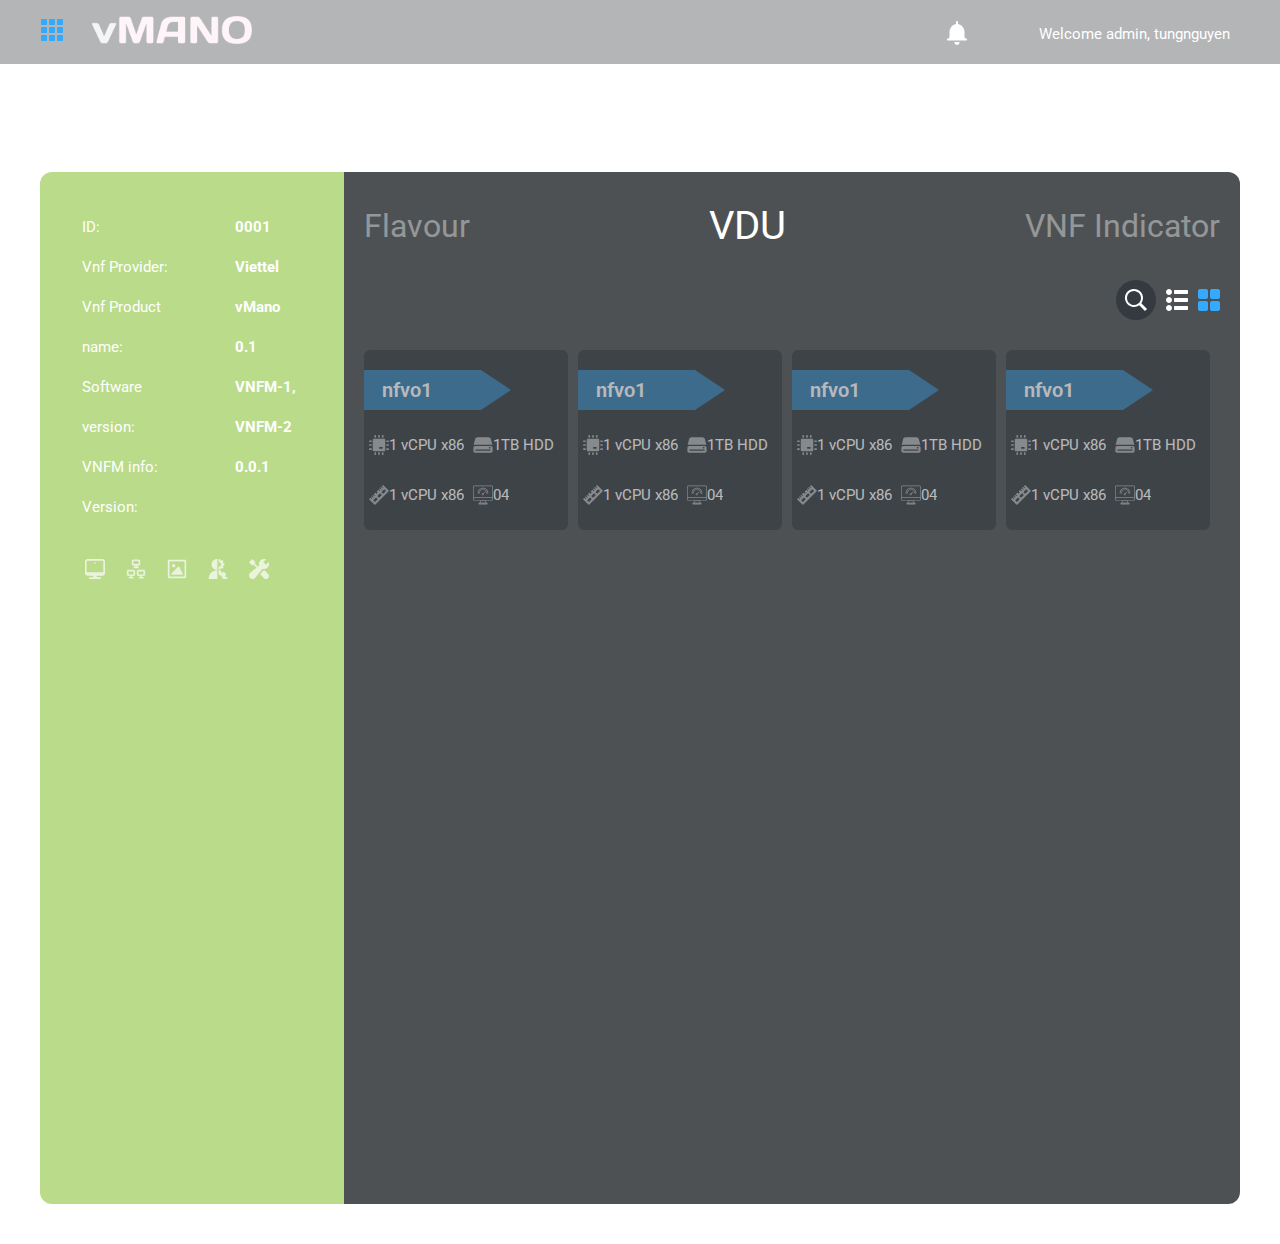
==== commit d5f9889e: "done" ====
--- a/index.html
+++ b/index.html
@@ -47,7 +47,9 @@
               <p>Viettel</p>
               <p>vMano</p>
               <p>0.1</p>
-              <p>VNFM-1, VNFM-2</p>
+              <p title="VNFM-1, VNFM-2" class="left__items__1">
+                VNFM-1, VNFM-2
+              </p>
               <p>0.0.1</p>
             </div>
           </div>
@@ -257,33 +259,9 @@
           </div>
           <div class="content__right">
             <div class="info__items">
-              <div>
-                <svg
-                  style="margin: 18px 0"
-                  c
-                  width="154"
-                  height="40"
-                  viewBox="0 0 154 40"
-                  fill="none"
-                  xmlns="http://www.w3.org/2000/svg"
-                >
-                  <path
-                    d="M153.641 20L119 40V0L153.641 20Z"
-                    fill="#34AAFF"
-                    fill-opacity="0.6"
-                  />
-                  <rect
-                    x="-1"
-                    width="120"
-                    height="40"
-                    fill="#34AAFF"
-                    fill-opacity="0.6"
-                  />
-                  <path
-                    d="M18.4844 27H20.9062V20.7793C20.9062 19.207 21.8145 18.2109 23.2598 18.2109C24.7344 18.2109 25.418 19.0312 25.418 20.6621V27H27.8398V20.0859C27.8398 17.5371 26.541 16.1016 24.1582 16.1016C22.5664 16.1016 21.4922 16.834 20.9844 18.0254H20.8184V16.3164H18.4844V27ZM31.4922 27H33.9043V18.3184H36.1992V16.3848H33.875V15.418C33.875 14.4121 34.3242 13.9141 35.4668 13.9141C35.8086 13.9141 36.1016 13.9336 36.2969 13.9629V12.1855C35.9062 12.1172 35.4668 12.0781 34.9492 12.0781C32.5762 12.0781 31.4922 13.1328 31.4922 15.2617V16.3848H29.7441V18.3184H31.4922V27ZM47.8594 16.3164H45.3008L42.8496 24.5781H42.6836L40.2129 16.3164H37.6152L41.4141 27H44.0801L47.8594 16.3164ZM54.0898 27.2148C57.2832 27.2148 59.2266 25.125 59.2266 21.6582C59.2266 18.2012 57.2734 16.1016 54.0898 16.1016C50.916 16.1016 48.9531 18.2109 48.9531 21.6582C48.9531 25.125 50.8867 27.2148 54.0898 27.2148ZM54.0898 25.1836C52.4004 25.1836 51.4336 23.8945 51.4336 21.6582C51.4336 19.4316 52.4004 18.1328 54.0898 18.1328C55.7695 18.1328 56.7363 19.4316 56.7363 21.6582C56.7363 23.8945 55.7793 25.1836 54.0898 25.1836ZM64.5684 27H67.0879V12.9082H64.5781L60.8965 15.4863V17.9082L64.4023 15.4473H64.5684V27Z"
-                    fill="white"
-                  />
-                </svg>
+              <div class="shapes">
+                <div class="rectangle"><p class="nfvo1">nfvo1</p></div>
+                <div class="triangle-right"></div>
               </div>
               <div class="accessory__items__right">
                 <div class="accessory__items__1">
@@ -440,33 +418,9 @@
               </div>
             </div>
             <div class="info__items">
-              <div>
-                <svg
-                  style="margin: 18px 0"
-                  c
-                  width="154"
-                  height="40"
-                  viewBox="0 0 154 40"
-                  fill="none"
-                  xmlns="http://www.w3.org/2000/svg"
-                >
-                  <path
-                    d="M153.641 20L119 40V0L153.641 20Z"
-                    fill="#34AAFF"
-                    fill-opacity="0.6"
-                  />
-                  <rect
-                    x="-1"
-                    width="120"
-                    height="40"
-                    fill="#34AAFF"
-                    fill-opacity="0.6"
-                  />
-                  <path
-                    d="M18.4844 27H20.9062V20.7793C20.9062 19.207 21.8145 18.2109 23.2598 18.2109C24.7344 18.2109 25.418 19.0312 25.418 20.6621V27H27.8398V20.0859C27.8398 17.5371 26.541 16.1016 24.1582 16.1016C22.5664 16.1016 21.4922 16.834 20.9844 18.0254H20.8184V16.3164H18.4844V27ZM31.4922 27H33.9043V18.3184H36.1992V16.3848H33.875V15.418C33.875 14.4121 34.3242 13.9141 35.4668 13.9141C35.8086 13.9141 36.1016 13.9336 36.2969 13.9629V12.1855C35.9062 12.1172 35.4668 12.0781 34.9492 12.0781C32.5762 12.0781 31.4922 13.1328 31.4922 15.2617V16.3848H29.7441V18.3184H31.4922V27ZM47.8594 16.3164H45.3008L42.8496 24.5781H42.6836L40.2129 16.3164H37.6152L41.4141 27H44.0801L47.8594 16.3164ZM54.0898 27.2148C57.2832 27.2148 59.2266 25.125 59.2266 21.6582C59.2266 18.2012 57.2734 16.1016 54.0898 16.1016C50.916 16.1016 48.9531 18.2109 48.9531 21.6582C48.9531 25.125 50.8867 27.2148 54.0898 27.2148ZM54.0898 25.1836C52.4004 25.1836 51.4336 23.8945 51.4336 21.6582C51.4336 19.4316 52.4004 18.1328 54.0898 18.1328C55.7695 18.1328 56.7363 19.4316 56.7363 21.6582C56.7363 23.8945 55.7793 25.1836 54.0898 25.1836ZM64.5684 27H67.0879V12.9082H64.5781L60.8965 15.4863V17.9082L64.4023 15.4473H64.5684V27Z"
-                    fill="white"
-                  />
-                </svg>
+              <div class="shapes">
+                <div class="rectangle"><p class="nfvo1">nfvo1</p></div>
+                <div class="triangle-right"></div>
               </div>
               <div class="accessory__items__right">
                 <div class="accessory__items__1">
@@ -623,33 +577,9 @@
               </div>
             </div>
             <div class="info__items">
-              <div>
-                <svg
-                  style="margin: 18px 0"
-                  c
-                  width="154"
-                  height="40"
-                  viewBox="0 0 154 40"
-                  fill="none"
-                  xmlns="http://www.w3.org/2000/svg"
-                >
-                  <path
-                    d="M153.641 20L119 40V0L153.641 20Z"
-                    fill="#34AAFF"
-                    fill-opacity="0.6"
-                  />
-                  <rect
-                    x="-1"
-                    width="120"
-                    height="40"
-                    fill="#34AAFF"
-                    fill-opacity="0.6"
-                  />
-                  <path
-                    d="M18.4844 27H20.9062V20.7793C20.9062 19.207 21.8145 18.2109 23.2598 18.2109C24.7344 18.2109 25.418 19.0312 25.418 20.6621V27H27.8398V20.0859C27.8398 17.5371 26.541 16.1016 24.1582 16.1016C22.5664 16.1016 21.4922 16.834 20.9844 18.0254H20.8184V16.3164H18.4844V27ZM31.4922 27H33.9043V18.3184H36.1992V16.3848H33.875V15.418C33.875 14.4121 34.3242 13.9141 35.4668 13.9141C35.8086 13.9141 36.1016 13.9336 36.2969 13.9629V12.1855C35.9062 12.1172 35.4668 12.0781 34.9492 12.0781C32.5762 12.0781 31.4922 13.1328 31.4922 15.2617V16.3848H29.7441V18.3184H31.4922V27ZM47.8594 16.3164H45.3008L42.8496 24.5781H42.6836L40.2129 16.3164H37.6152L41.4141 27H44.0801L47.8594 16.3164ZM54.0898 27.2148C57.2832 27.2148 59.2266 25.125 59.2266 21.6582C59.2266 18.2012 57.2734 16.1016 54.0898 16.1016C50.916 16.1016 48.9531 18.2109 48.9531 21.6582C48.9531 25.125 50.8867 27.2148 54.0898 27.2148ZM54.0898 25.1836C52.4004 25.1836 51.4336 23.8945 51.4336 21.6582C51.4336 19.4316 52.4004 18.1328 54.0898 18.1328C55.7695 18.1328 56.7363 19.4316 56.7363 21.6582C56.7363 23.8945 55.7793 25.1836 54.0898 25.1836ZM64.5684 27H67.0879V12.9082H64.5781L60.8965 15.4863V17.9082L64.4023 15.4473H64.5684V27Z"
-                    fill="white"
-                  />
-                </svg>
+              <div class="shapes">
+                <div class="rectangle"><p class="nfvo1">nfvo1</p></div>
+                <div class="triangle-right"></div>
               </div>
               <div class="accessory__items__right">
                 <div class="accessory__items__1">
@@ -806,33 +736,9 @@
               </div>
             </div>
             <div class="info__items">
-              <div>
-                <svg
-                  style="margin: 18px 0"
-                  c
-                  width="154"
-                  height="40"
-                  viewBox="0 0 154 40"
-                  fill="none"
-                  xmlns="http://www.w3.org/2000/svg"
-                >
-                  <path
-                    d="M153.641 20L119 40V0L153.641 20Z"
-                    fill="#34AAFF"
-                    fill-opacity="0.6"
-                  />
-                  <rect
-                    x="-1"
-                    width="120"
-                    height="40"
-                    fill="#34AAFF"
-                    fill-opacity="0.6"
-                  />
-                  <path
-                    d="M18.4844 27H20.9062V20.7793C20.9062 19.207 21.8145 18.2109 23.2598 18.2109C24.7344 18.2109 25.418 19.0312 25.418 20.6621V27H27.8398V20.0859C27.8398 17.5371 26.541 16.1016 24.1582 16.1016C22.5664 16.1016 21.4922 16.834 20.9844 18.0254H20.8184V16.3164H18.4844V27ZM31.4922 27H33.9043V18.3184H36.1992V16.3848H33.875V15.418C33.875 14.4121 34.3242 13.9141 35.4668 13.9141C35.8086 13.9141 36.1016 13.9336 36.2969 13.9629V12.1855C35.9062 12.1172 35.4668 12.0781 34.9492 12.0781C32.5762 12.0781 31.4922 13.1328 31.4922 15.2617V16.3848H29.7441V18.3184H31.4922V27ZM47.8594 16.3164H45.3008L42.8496 24.5781H42.6836L40.2129 16.3164H37.6152L41.4141 27H44.0801L47.8594 16.3164ZM54.0898 27.2148C57.2832 27.2148 59.2266 25.125 59.2266 21.6582C59.2266 18.2012 57.2734 16.1016 54.0898 16.1016C50.916 16.1016 48.9531 18.2109 48.9531 21.6582C48.9531 25.125 50.8867 27.2148 54.0898 27.2148ZM54.0898 25.1836C52.4004 25.1836 51.4336 23.8945 51.4336 21.6582C51.4336 19.4316 52.4004 18.1328 54.0898 18.1328C55.7695 18.1328 56.7363 19.4316 56.7363 21.6582C56.7363 23.8945 55.7793 25.1836 54.0898 25.1836ZM64.5684 27H67.0879V12.9082H64.5781L60.8965 15.4863V17.9082L64.4023 15.4473H64.5684V27Z"
-                    fill="white"
-                  />
-                </svg>
+              <div class="shapes">
+                <div class="rectangle"><p class="nfvo1">nfvo1</p></div>
+                <div class="triangle-right"></div>
               </div>
               <div class="accessory__items__right">
                 <div class="accessory__items__1">
--- a/assets/css/style.css
+++ b/assets/css/style.css
@@ -28,24 +28,24 @@
 .logo {
   background: url("/assets/img/logo.svg") no-repeat;
   padding: 14px 0;
-  width: 160px;
+  width: 10rem;
   margin: 18px 0;
 }
 .grid {
   background: url("/assets/img/grid.svg") no-repeat;
   padding: 12px 0;
-  width: 24px;
+  width: 1.5rem;
   margin: 20px 24px 20px 40px;
 }
 .alarm-bell {
   background: url("/assets/img/alarm-bell.svg") no-repeat;
   padding: 13px 0;
-  width: 24px;
+  width: 1.5rem;
 }
 .group {
   background: url("/assets/img/group.svg") no-repeat;
   padding: 14px 0;
-  width: 30px;
+  width: 1.875rem;
 }
 .welcome {
   font-family: "Roboto", sans-serif;
@@ -86,7 +86,6 @@
 .items {
   display: flex;
   justify-content: center;
-
   align-items: center;
 }
 .icons__left {
@@ -98,7 +97,7 @@
 .left {
   background: rgb(116 184 22 / 50%);
   border-radius: 12px 0px 0px 12px;
-  width: 405px;
+  width: 25.313rem;
   height: 1032px;
 
   margin: 30px 0 40px 40px;
@@ -122,7 +121,7 @@
   margin-left: 30px;
 }
 .right {
-  width: 900px;
+  width: 56.25rem;
   height: 1032px;
   margin: 30px 40px 40px 0;
   background: rgb(33 37 41 / 80%);
@@ -159,7 +158,7 @@
 }
 .content__right {
   display: flex;
-  justify-content: space-around;
+  justify-content: space-between;
   align-items: center;
   margin: 30px 20px;
 }
@@ -168,9 +167,8 @@
   background: #343a40;
   opacity: 0.6;
   border-radius: 6px;
-  width: 260px;
-  height: 180px;
-  /* margin-right: 40px; */
+  width: 100%;
+  /* height: 150vh; */
   margin-right: 10px;
 }
 .accessory__items__right {
@@ -178,6 +176,7 @@
   /* justify-content: space-between; */
   align-items: center;
   padding: 5px;
+  margin-bottom: 20px;
 }
 .accessory__items__1 {
   display: flex;
@@ -192,24 +191,51 @@
   font-size: 15px;
   line-height: 18px;
   color: #ffffff;
-}
-
+  white-space: nowrap;
+  overflow: hidden;
+  text-overflow: ellipsis;
+}
+/* Rectangle */
+.rectangle {
+  background: rgba(52, 170, 255, 0.6);
+}
+/* triangle-right */
+.triangle-right {
+  border-top: 20px solid transparent;
+  border-left: 30px solid rgba(52, 170, 255, 0.6);
+  border-bottom: 20px solid transparent;
+}
+.shapes {
+  display: flex;
+  margin: 20px 0;
+}
+
+.nfvo1 {
+  margin: 8px 49px 8px 18px;
+  color: #ffffff;
+  font-family: "Roboto", sans-serif;
+  font-size: 20px;
+  font-style: normal;
+  font-weight: 600;
+  line-height: 24px;
+}
 /* Responsive Ipad Pro*/
 @media screen and (max-width: 1024px) {
-  header {
-    width: 1024px;
-  }
-
   .items {
     display: flex;
+    /* height: 100%; */
   }
   .left {
-    height: 950px;
+    width: 100%;
+    height: 1399px;
     border-radius: 12px 0 0 12px;
   }
+  .left__items {
+    font-size: 16px;
+  }
   .right {
-    width: 405px;
-    height: 950px;
+    width: 100%;
+    height: 100%;
     border-radius: 0 12px 12px 0;
   }
   .text__items__right {
@@ -223,25 +249,27 @@
   }
   .content__right {
     display: flex;
-
     flex-direction: column;
     align-items: center;
   }
   .info__items {
-    width: 300px;
+    width: 100%;
     margin-bottom: 30px;
+    margin-right: 0;
+  }
+  .accessory {
+    margin: 20px;
+  }
+  .accessory__items__right {
+    margin: 30px 40px;
   }
 }
 
 /* Responsive Iphone Plus*/
 @media screen and (max-width: 414px) {
-  header {
-    width: 414px;
-  }
   .nav__links ul li .alarm-bell {
     display: none;
   }
-
   .nav__links ul li a {
     display: none;
   }
@@ -260,15 +288,34 @@
   .items {
     display: block;
   }
+  .icons__left {
+    padding-bottom: 20px;
+  }
   .left {
-    width: 345px;
-    height: 450px;
+    width: 330px;
+    height: 100%;
     border-radius: 12px 12px 12px 12px;
     margin: 20px 0 20px 40px;
   }
+  .left__items {
+    font-size: 15px;
+    padding: 35px 20px 32px 42px;
+  }
+  .left__items__1 {
+    white-space: nowrap;
+    text-overflow: ellipsis;
+    width: 50px;
+    overflow: hidden;
+  }
+  /* .left__items__1:hover {
+    overflow: visible;
+
+    white-space: pre;
+    width: 70px;
+  } */
   .right {
-    width: 345px;
-    height: 920px;
+    width: 330px;
+    height: 100%;
     border-radius: 12px 12px 12px 12px;
     margin: 0 40px;
   }
@@ -276,7 +323,11 @@
     margin: 10px 20px;
   }
   .accessory__items__right {
-    padding: 10px;
-    margin-left: 45px;
-  }
-}
+    /* padding: 10px; */
+    /* margin-left: 45px; */
+    margin: 10px;
+  }
+  .info__items {
+    margin: 10px 0;
+  }
+}
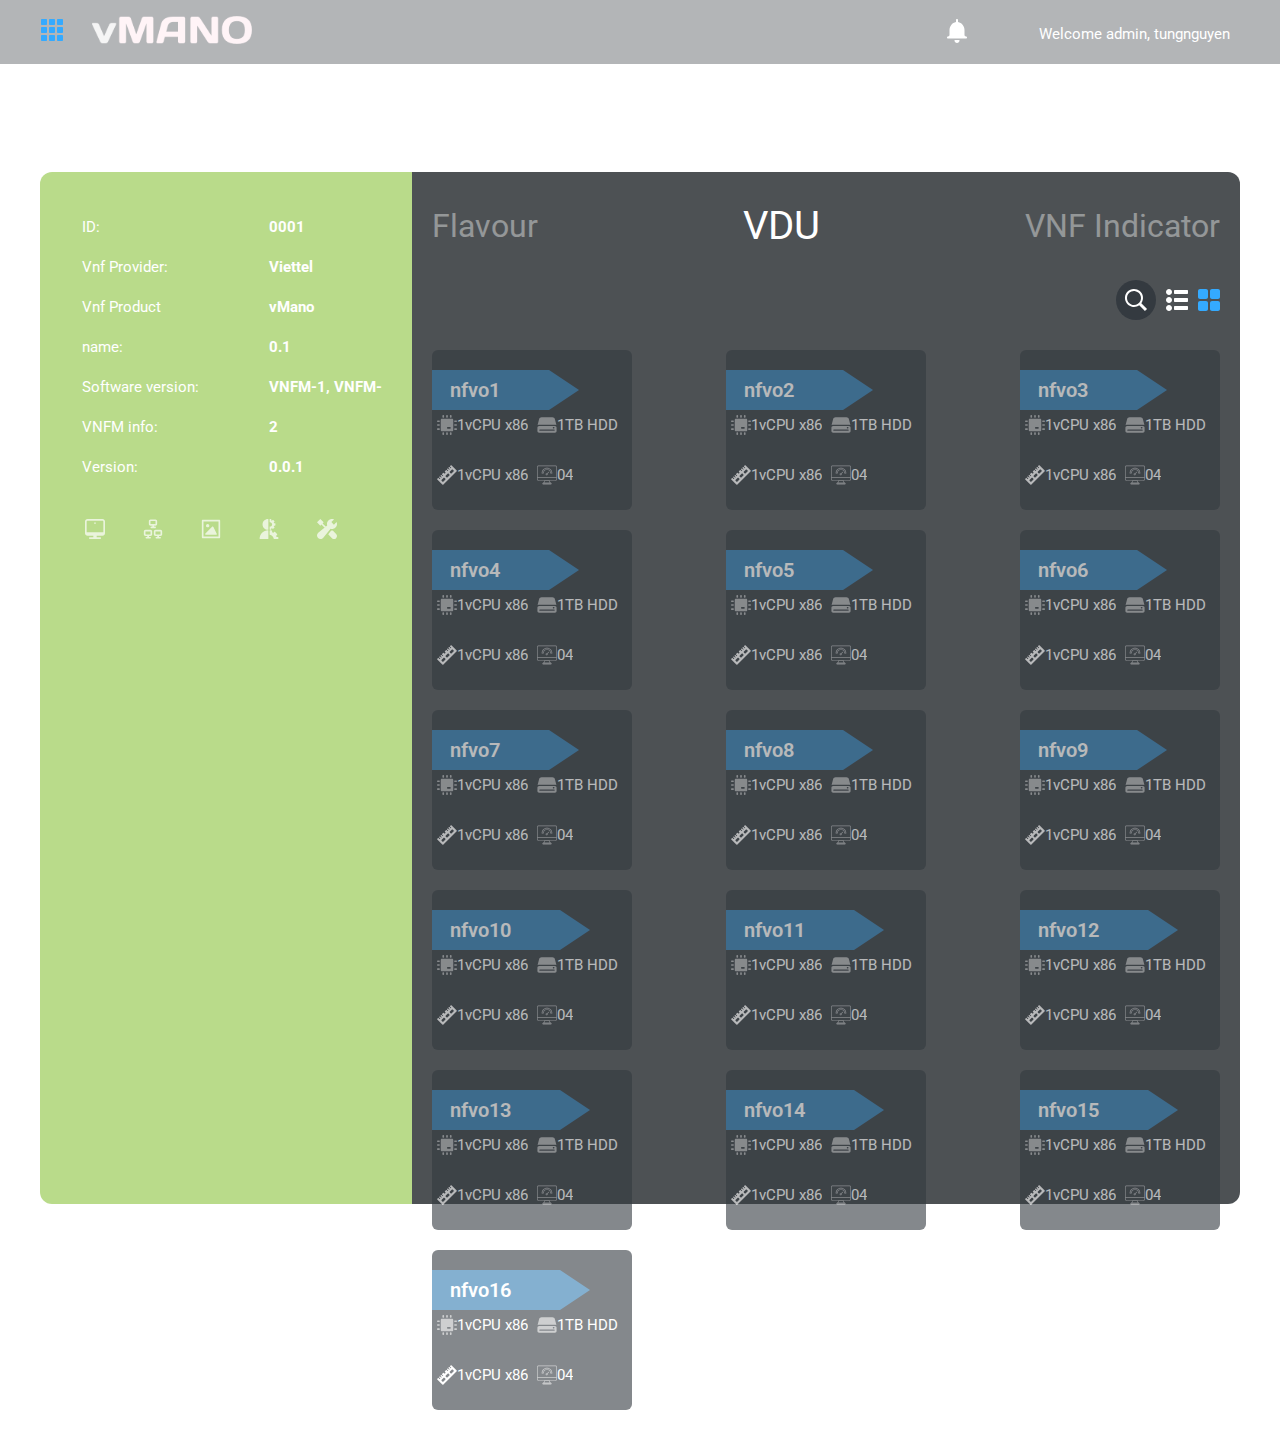
==== commit 2f2fe9e5: "done-project" ====
--- a/index.html
+++ b/index.html
@@ -7,7 +7,7 @@
     <title>Document</title>
     <link rel="stylesheet" href="./assets/css/style.css" />
   </head>
-  <body>
+  <body onload="load()">
     <!-- Header -->
     <header>
       <div>
@@ -17,9 +17,11 @@
       <nav class="nav__links">
         <ul>
           <li>
-            <img class="alarm-bell" />
+            <a href="#"><img class="alarm-bell" /></a>
           </li>
-          <li><img class="group" /></li>
+          <li>
+            <img class="group group-responsive" />
+          </li>
           <li class="welcome">
             <a href="#">Welcome admin, tungnguyen</a>
           </li>
@@ -257,646 +259,11 @@
               />
             </svg>
           </div>
-          <div class="content__right">
-            <div class="info__items">
-              <div class="shapes">
-                <div class="rectangle"><p class="nfvo1">nfvo1</p></div>
-                <div class="triangle-right"></div>
-              </div>
-              <div class="accessory__items__right">
-                <div class="accessory__items__1">
-                  <svg
-                    width="20"
-                    height="20"
-                    viewBox="0 0 20 20"
-                    fill="none"
-                    xmlns="http://www.w3.org/2000/svg"
-                  >
-                    <g opacity="0.6" clip-path="url(#clip0_1_109)">
-                      <path
-                        d="M2.02917 9.16666H0.833333C0.61232 9.16666 0.400358 9.25445 0.244078 9.41073C0.0877974 9.56701 0 9.77898 0 9.99999C0 10.221 0.0877974 10.433 0.244078 10.5892C0.400358 10.7455 0.61232 10.8333 0.833333 10.8333H2.02917C2.25018 10.8333 2.46214 10.7455 2.61842 10.5892C2.7747 10.433 2.8625 10.221 2.8625 9.99999C2.8625 9.77898 2.7747 9.56701 2.61842 9.41073C2.46214 9.25445 2.25018 9.16666 2.02917 9.16666Z"
-                        fill="white"
-                      />
-                      <path
-                        d="M2.02917 13.3333H0.833333C0.61232 13.3333 0.400358 13.4211 0.244078 13.5774C0.0877974 13.7337 0 13.9457 0 14.1667C0 14.3877 0.0877974 14.5997 0.244078 14.7559C0.400358 14.9122 0.61232 15 0.833333 15H2.02917C2.25018 15 2.46214 14.9122 2.61842 14.7559C2.7747 14.5997 2.8625 14.3877 2.8625 14.1667C2.8625 13.9457 2.7747 13.7337 2.61842 13.5774C2.46214 13.4211 2.25018 13.3333 2.02917 13.3333Z"
-                        fill="white"
-                      />
-                      <path
-                        d="M2.02917 5.41666H0.833333C0.61232 5.41666 0.400358 5.50445 0.244078 5.66073C0.0877974 5.81701 0 6.02898 0 6.24999C0 6.471 0.0877974 6.68296 0.244078 6.83924C0.400358 6.99553 0.61232 7.08332 0.833333 7.08332H2.02917C2.25018 7.08332 2.46214 6.99553 2.61842 6.83924C2.7747 6.68296 2.8625 6.471 2.8625 6.24999C2.8625 6.02898 2.7747 5.81701 2.61842 5.66073C2.46214 5.50445 2.25018 5.41666 2.02917 5.41666Z"
-                        fill="white"
-                      />
-                      <path
-                        d="M19.1667 9.16666H17.9708C17.7498 9.16666 17.5379 9.25445 17.3816 9.41073C17.2253 9.56701 17.1375 9.77898 17.1375 9.99999C17.1375 10.221 17.2253 10.433 17.3816 10.5892C17.5379 10.7455 17.7498 10.8333 17.9708 10.8333H19.1667C19.3877 10.8333 19.5997 10.7455 19.7559 10.5892C19.9122 10.433 20 10.221 20 9.99999C20 9.77898 19.9122 9.56701 19.7559 9.41073C19.5997 9.25445 19.3877 9.16666 19.1667 9.16666Z"
-                        fill="white"
-                      />
-                      <path
-                        d="M17.9708 7.08332H19.1667C19.3877 7.08332 19.5997 6.99553 19.7559 6.83924C19.9122 6.68296 20 6.471 20 6.24999C20 6.02898 19.9122 5.81701 19.7559 5.66073C19.5997 5.50445 19.3877 5.41666 19.1667 5.41666H17.9708C17.7498 5.41666 17.5379 5.50445 17.3816 5.66073C17.2253 5.81701 17.1375 6.02898 17.1375 6.24999C17.1375 6.471 17.2253 6.68296 17.3816 6.83924C17.5379 6.99553 17.7498 7.08332 17.9708 7.08332Z"
-                        fill="white"
-                      />
-                      <path
-                        d="M19.1667 13.3333H17.9708C17.7498 13.3333 17.5379 13.4211 17.3816 13.5774C17.2253 13.7337 17.1375 13.9457 17.1375 14.1667C17.1375 14.3877 17.2253 14.5997 17.3816 14.7559C17.5379 14.9122 17.7498 15 17.9708 15H19.1667C19.3877 15 19.5997 14.9122 19.7559 14.7559C19.9122 14.5997 20 14.3877 20 14.1667C20 13.9457 19.9122 13.7337 19.7559 13.5774C19.5997 13.4211 19.3877 13.3333 19.1667 13.3333Z"
-                        fill="white"
-                      />
-                      <path
-                        d="M9.99999 2.8625C10.221 2.8625 10.433 2.7747 10.5892 2.61842C10.7455 2.46214 10.8333 2.25018 10.8333 2.02917V0.833333C10.8333 0.61232 10.7455 0.400358 10.5892 0.244078C10.433 0.0877974 10.221 0 9.99999 0C9.77898 0 9.56701 0.0877974 9.41073 0.244078C9.25445 0.400358 9.16666 0.61232 9.16666 0.833333V2.02917C9.16666 2.25018 9.25445 2.46214 9.41073 2.61842C9.56701 2.7747 9.77898 2.8625 9.99999 2.8625V2.8625Z"
-                        fill="white"
-                      />
-                      <path
-                        d="M6.24999 2.8625C6.471 2.8625 6.68296 2.7747 6.83924 2.61842C6.99552 2.46214 7.08332 2.25018 7.08332 2.02917V0.833333C7.08332 0.61232 6.99552 0.400358 6.83924 0.244078C6.68296 0.0877974 6.471 0 6.24999 0C6.02898 0 5.81701 0.0877974 5.66073 0.244078C5.50445 0.400358 5.41666 0.61232 5.41666 0.833333V2.02917C5.41666 2.25018 5.50445 2.46214 5.66073 2.61842C5.81701 2.7747 6.02898 2.8625 6.24999 2.8625V2.8625Z"
-                        fill="white"
-                      />
-                      <path
-                        d="M13.75 2.8625C13.971 2.8625 14.183 2.7747 14.3392 2.61842C14.4955 2.46214 14.5833 2.25018 14.5833 2.02917V0.833333C14.5833 0.61232 14.4955 0.400358 14.3392 0.244078C14.183 0.0877974 13.971 0 13.75 0C13.529 0 13.317 0.0877974 13.1607 0.244078C13.0045 0.400358 12.9167 0.61232 12.9167 0.833333V2.02917C12.9167 2.25018 13.0045 2.46214 13.1607 2.61842C13.317 2.7747 13.529 2.8625 13.75 2.8625V2.8625Z"
-                        fill="white"
-                      />
-                      <path
-                        d="M9.99999 17.1383C9.77898 17.1383 9.56701 17.2261 9.41073 17.3824C9.25445 17.5387 9.16666 17.7507 9.16666 17.9717V19.1667C9.16666 19.3877 9.25445 19.5996 9.41073 19.7559C9.56701 19.9122 9.77898 20 9.99999 20C10.221 20 10.433 19.9122 10.5892 19.7559C10.7455 19.5996 10.8333 19.3877 10.8333 19.1667V17.9717C10.8333 17.7507 10.7455 17.5387 10.5892 17.3824C10.433 17.2261 10.221 17.1383 9.99999 17.1383Z"
-                        fill="white"
-                      />
-                      <path
-                        d="M13.75 17.1383C13.529 17.1383 13.317 17.2261 13.1607 17.3824C13.0045 17.5387 12.9167 17.7507 12.9167 17.9717V19.1667C12.9167 19.3877 13.0045 19.5996 13.1607 19.7559C13.317 19.9122 13.529 20 13.75 20C13.971 20 14.183 19.9122 14.3392 19.7559C14.4955 19.5996 14.5833 19.3877 14.5833 19.1667V17.9717C14.5833 17.7507 14.4955 17.5387 14.3392 17.3824C14.183 17.2261 13.971 17.1383 13.75 17.1383Z"
-                        fill="white"
-                      />
-                      <path
-                        d="M6.24999 17.1383C6.02898 17.1383 5.81701 17.2261 5.66073 17.3824C5.50445 17.5387 5.41666 17.7507 5.41666 17.9717V19.1667C5.41666 19.3877 5.50445 19.5996 5.66073 19.7559C5.81701 19.9122 6.02898 20 6.24999 20C6.471 20 6.68296 19.9122 6.83924 19.7559C6.99552 19.5996 7.08332 19.3877 7.08332 19.1667V17.9717C7.08332 17.7507 6.99552 17.5387 6.83924 17.3824C6.68296 17.2261 6.471 17.1383 6.24999 17.1383Z"
-                        fill="white"
-                      />
-                      <path
-                        d="M15.0558 3.75H4.94417C4.62745 3.75044 4.32383 3.87651 4.09996 4.10055C3.87608 4.32458 3.75022 4.62828 3.75 4.945V15.0558C3.75066 15.3723 3.87669 15.6757 4.10049 15.8995C4.3243 16.1233 4.62766 16.2493 4.94417 16.25H15.0558C15.3723 16.2493 15.6757 16.1233 15.8995 15.8995C16.1233 15.6757 16.2493 15.3723 16.25 15.0558V4.945C16.2498 4.62828 16.1239 4.32458 15.9 4.10055C15.6762 3.87651 15.3726 3.75044 15.0558 3.75V3.75ZM13.75 12.9167C13.75 13.1377 13.6622 13.3496 13.5059 13.5059C13.3496 13.6622 13.1377 13.75 12.9167 13.75H10.8333C10.6123 13.75 10.4004 13.6622 10.2441 13.5059C10.0878 13.3496 10 13.1377 10 12.9167C10 12.6957 10.0878 12.4837 10.2441 12.3274C10.4004 12.1711 10.6123 12.0833 10.8333 12.0833H12.9167C13.1377 12.0833 13.3496 12.1711 13.5059 12.3274C13.6622 12.4837 13.75 12.6957 13.75 12.9167Z"
-                        fill="white"
-                      />
-                    </g>
-                    <defs>
-                      <clipPath id="clip0_1_109">
-                        <rect width="20" height="20" fill="white" />
-                      </clipPath>
-                    </defs>
-                  </svg>
-                  <p class="accessory">1 vCPU x86</p>
-                </div>
-                <div class="accessory__items__1">
-                  <svg
-                    width="20"
-                    height="20"
-                    viewBox="0 0 20 20"
-                    fill="none"
-                    xmlns="http://www.w3.org/2000/svg"
-                  >
-                    <g opacity="0.6">
-                      <path
-                        d="M0.416656 12.7092V16.0425C0.418194 16.4841 0.594282 16.9071 0.90651 17.2193C1.21874 17.5316 1.64177 17.7076 2.08332 17.7092H17.9167C18.3583 17.7079 18.7814 17.5318 19.0937 17.2196C19.406 16.9073 19.582 16.4841 19.5833 16.0425V12.7092C19.5822 12.2675 19.4063 11.8442 19.094 11.5319C18.7816 11.2196 18.3583 11.0436 17.9167 11.0425H2.08332C1.6417 11.0438 1.21854 11.2198 0.906269 11.5321C0.593994 11.8444 0.417975 12.2676 0.416656 12.7092ZM16.6667 11.8758C16.8315 11.8758 16.9926 11.9247 17.1296 12.0163C17.2667 12.1079 17.3735 12.238 17.4366 12.3903C17.4996 12.5425 17.5161 12.7101 17.484 12.8718C17.4518 13.0334 17.3725 13.1819 17.2559 13.2984C17.1394 13.415 16.9909 13.4943 16.8292 13.5265C16.6676 13.5587 16.5 13.5421 16.3478 13.4791C16.1955 13.416 16.0653 13.3092 15.9738 13.1722C15.8822 13.0351 15.8333 12.874 15.8333 12.7092C15.8333 12.4882 15.9211 12.2762 16.0774 12.1199C16.2337 11.9636 16.4456 11.8758 16.6667 11.8758ZM2.91666 14.5833H17.0833C17.2491 14.5833 17.4081 14.6492 17.5253 14.7664C17.6425 14.8836 17.7083 15.0426 17.7083 15.2083C17.7083 15.3741 17.6425 15.5331 17.5253 15.6503C17.4081 15.7675 17.2491 15.8333 17.0833 15.8333H2.91666C2.7509 15.8333 2.59192 15.7675 2.47471 15.6503C2.3575 15.5331 2.29166 15.3741 2.29166 15.2083C2.29166 15.0426 2.3575 14.8836 2.47471 14.7664C2.59192 14.6492 2.7509 14.5833 2.91666 14.5833Z"
-                        fill="white"
-                      />
-                      <path
-                        d="M2.08334 9.79251H17.9167C18.3006 9.79272 18.6806 9.87097 19.0333 10.0225C19.069 10.038 19.1083 10.0431 19.1467 10.0373C19.1852 10.0315 19.2212 10.015 19.2507 9.98975C19.2803 9.96448 19.3021 9.93141 19.3138 9.89433C19.3254 9.85725 19.3264 9.81764 19.3167 9.78001L17.9083 4.21918C17.7499 3.67594 17.4234 3.19686 16.9758 2.85072C16.5281 2.50457 15.9823 2.30915 15.4167 2.29251H4.58334C4.01786 2.30933 3.47223 2.50482 3.02475 2.85096C2.57726 3.19709 2.2509 3.67607 2.09251 4.21918L0.683343 9.78001C0.673584 9.81764 0.67459 9.85725 0.686246 9.89433C0.697902 9.93141 0.71974 9.96448 0.749272 9.98975C0.778804 10.015 0.814842 10.0315 0.853279 10.0373C0.891717 10.0431 0.931008 10.038 0.966677 10.0225C1.31947 9.87097 1.69938 9.79272 2.08334 9.79251Z"
-                        fill="white"
-                      />
-                    </g>
-                  </svg>
-                  <p class="accessory">1TB HDD</p>
-                </div>
-              </div>
-              <div class="accessory__items__right">
-                <div class="accessory__items__1">
-                  <svg
-                    width="20"
-                    height="20"
-                    viewBox="0 0 20 20"
-                    fill="none"
-                    xmlns="http://www.w3.org/2000/svg"
-                  >
-                    <g opacity="0.6">
-                      <path
-                        d="M19.7225 6.16668C19.8006 6.08855 19.8445 5.98259 19.8445 5.8721C19.8445 5.76162 19.8006 5.65565 19.7225 5.57752L14.4167 0.278351C14.3385 0.200238 14.2326 0.156357 14.1221 0.156357C14.0116 0.156357 13.9056 0.200238 13.8275 0.278351L12.9608 1.14502C12.9219 1.18407 12.9001 1.23696 12.9001 1.2921C12.9001 1.34724 12.9219 1.40013 12.9608 1.43918L13.9925 2.47085C14.0323 2.50929 14.0641 2.55526 14.0859 2.6061C14.1077 2.65693 14.1192 2.71161 14.1197 2.76693C14.1202 2.82226 14.1096 2.87713 14.0887 2.92833C14.0677 2.97954 14.0368 3.02606 13.9977 3.06518C13.9586 3.1043 13.912 3.13524 13.8608 3.15619C13.8096 3.17714 13.7548 3.18769 13.6994 3.18721C13.6441 3.18672 13.5894 3.17523 13.5386 3.15339C13.4878 3.13156 13.4418 3.09981 13.4033 3.06002L12.3733 2.02918C12.3541 2.00981 12.3311 1.99443 12.3059 1.98394C12.2807 1.97345 12.2536 1.96805 12.2263 1.96805C12.1989 1.96805 12.1719 1.97345 12.1466 1.98394C12.1214 1.99443 12.0985 2.00981 12.0792 2.02918L11.49 2.61835C11.4706 2.63763 11.4553 2.66055 11.4448 2.68579C11.4343 2.71103 11.4289 2.7381 11.4289 2.76543C11.4289 2.79277 11.4343 2.81983 11.4448 2.84508C11.4553 2.87032 11.4706 2.89324 11.49 2.91252L12.5208 3.94335C12.5967 4.02194 12.6387 4.12719 12.6378 4.23644C12.6368 4.34568 12.593 4.45019 12.5158 4.52744C12.4385 4.6047 12.334 4.64852 12.2248 4.64947C12.1155 4.65041 12.0103 4.60842 11.9317 4.53252L10.9008 3.50002C10.8615 3.46124 10.8086 3.4395 10.7533 3.4395C10.6981 3.4395 10.6451 3.46124 10.6058 3.50002L9.87001 4.23668L11.0475 5.41668C11.0873 5.45512 11.1191 5.5011 11.1409 5.55193C11.1627 5.60277 11.1742 5.65744 11.1747 5.71277C11.1752 5.76809 11.1646 5.82296 11.1437 5.87417C11.1227 5.92537 11.0918 5.97189 11.0527 6.01102C11.0136 6.05014 10.967 6.08108 10.9158 6.10203C10.8646 6.12298 10.8098 6.13352 10.7544 6.13304C10.6991 6.13256 10.6444 6.12106 10.5936 6.09923C10.5428 6.07739 10.4968 6.04565 10.4583 6.00585L9.42751 4.97502C9.38846 4.93609 9.33557 4.91423 9.28043 4.91423C9.22529 4.91423 9.1724 4.93609 9.13335 4.97502L7.93751 6.17085C7.89871 6.20956 7.86792 6.25554 7.84692 6.30616C7.82591 6.35678 7.8151 6.41105 7.8151 6.46585C7.8151 6.52066 7.82591 6.57493 7.84692 6.62555C7.86792 6.67617 7.89871 6.72215 7.93751 6.76085L8.23168 7.05418C8.38359 7.21125 8.46774 7.42169 8.466 7.64019C8.46425 7.85869 8.37676 8.06777 8.22236 8.22238C8.06796 8.377 7.85901 8.46479 7.64051 8.46684C7.42202 8.46889 7.21145 8.38504 7.05418 8.23335L6.75918 7.93835C6.68104 7.86024 6.57508 7.81636 6.4646 7.81636C6.35411 7.81636 6.24815 7.86024 6.17001 7.93835L5.00835 9.10002C4.96936 9.13921 4.94748 9.19224 4.94748 9.24752C4.94748 9.3028 4.96936 9.35583 5.00835 9.39502L6.03918 10.425C6.11508 10.5036 6.15708 10.6089 6.15613 10.7181C6.15518 10.8274 6.11136 10.9319 6.0341 11.0091C5.95685 11.0864 5.85234 11.1302 5.7431 11.1311C5.63385 11.1321 5.5286 11.0901 5.45001 11.0142L4.41668 9.98418C4.39733 9.96478 4.37434 9.94939 4.34903 9.93889C4.32372 9.92839 4.29658 9.92298 4.26918 9.92298C4.24178 9.92298 4.21464 9.92839 4.18933 9.93889C4.16402 9.94939 4.14103 9.96478 4.12168 9.98418L3.53251 10.5734C3.51311 10.5927 3.49772 10.6157 3.48721 10.641C3.47671 10.6663 3.47131 10.6934 3.47131 10.7209C3.47131 10.7483 3.47671 10.7754 3.48721 10.8007C3.49772 10.826 3.51311 10.849 3.53251 10.8684L4.56334 11.8992C4.60314 11.9376 4.63488 11.9836 4.65672 12.0344C4.67856 12.0853 4.69005 12.1399 4.69053 12.1953C4.69101 12.2506 4.68047 12.3055 4.65952 12.3567C4.63857 12.4079 4.60763 12.4544 4.56851 12.4935C4.52939 12.5326 4.48287 12.5636 4.43166 12.5845C4.38045 12.6055 4.32559 12.616 4.27026 12.6155C4.21494 12.6151 4.16026 12.6036 4.10943 12.5817C4.05859 12.5599 4.01261 12.5281 3.97418 12.4884L2.94585 11.4575C2.90665 11.4185 2.85362 11.3967 2.79835 11.3967C2.74307 11.3967 2.69004 11.4185 2.65085 11.4575L2.06168 12.0467C2.02275 12.0857 2.00089 12.1386 2.00089 12.1938C2.00089 12.2489 2.02275 12.3018 2.06168 12.3409L3.09335 13.3725C3.13314 13.411 3.16488 13.4569 3.18672 13.5078C3.20856 13.5586 3.22005 13.6133 3.22053 13.6686C3.22101 13.7239 3.21047 13.7788 3.18952 13.83C3.16857 13.8812 3.13763 13.9277 3.09851 13.9668C3.05939 14.006 3.01287 14.0369 2.96166 14.0579C2.91045 14.0788 2.85559 14.0894 2.80026 14.0889C2.74494 14.0884 2.69026 14.0769 2.63943 14.0551C2.58859 14.0332 2.54261 14.0015 2.50418 13.9617L1.47251 12.93C1.43346 12.8911 1.38057 12.8692 1.32543 12.8692C1.27029 12.8692 1.2174 12.8911 1.17835 12.93L0.277512 13.8334C0.199399 13.9115 0.155518 14.0175 0.155518 14.1279C0.155518 14.2384 0.199399 14.3444 0.277512 14.4225L5.58334 19.7234C5.66148 19.8015 5.76744 19.8453 5.87793 19.8453C5.98841 19.8453 6.09438 19.8015 6.17251 19.7234L19.7225 6.16668ZM14.7142 4.69335C14.8705 4.53713 15.0824 4.44936 15.3033 4.44936C15.5243 4.44936 15.7362 4.53713 15.8925 4.69335L16.4817 5.28252C16.5592 5.35991 16.6206 5.45182 16.6626 5.55298C16.7045 5.65415 16.7261 5.76259 16.7261 5.8721C16.7261 5.98161 16.7045 6.09005 16.6626 6.19122C16.6206 6.29238 16.5592 6.38429 16.4817 6.46168L14.7133 8.23335C14.5571 8.38958 14.3451 8.47734 14.1242 8.47734C13.9032 8.47734 13.6913 8.38958 13.535 8.23335L12.9458 7.64419C12.8684 7.56679 12.8069 7.47488 12.765 7.37372C12.723 7.27255 12.7014 7.16411 12.7014 7.0546C12.7014 6.94509 12.723 6.83665 12.765 6.73548C12.8069 6.63432 12.8684 6.54241 12.9458 6.46502L14.7142 4.69335ZM10.5892 8.81919C10.7455 8.66296 10.9574 8.5752 11.1783 8.5752C11.3993 8.5752 11.6112 8.66296 11.7675 8.81919L12.3567 9.40835C12.5129 9.56462 12.6007 9.77655 12.6007 9.99752C12.6007 10.2185 12.5129 10.4304 12.3567 10.5867L10.5892 12.3542C10.4329 12.5104 10.221 12.5982 10 12.5982C9.77904 12.5982 9.56712 12.5104 9.41085 12.3542L8.82168 11.765C8.66545 11.6087 8.57769 11.3968 8.57769 11.1759C8.57769 10.9549 8.66545 10.743 8.82168 10.5867L10.5892 8.81919ZM4.69668 14.715L6.46418 12.9467C6.54157 12.8692 6.63348 12.8077 6.73464 12.7658C6.83581 12.7239 6.94425 12.7023 7.05376 12.7023C7.16328 12.7023 7.27171 12.7239 7.37288 12.7658C7.47404 12.8077 7.56595 12.8692 7.64335 12.9467L8.23251 13.5367C8.38874 13.693 8.4765 13.9049 8.4765 14.1259C8.4765 14.3468 8.38874 14.5587 8.23251 14.715L6.46501 16.4825C6.30874 16.6387 6.09682 16.7265 5.87585 16.7265C5.65488 16.7265 5.44295 16.6387 5.28668 16.4825L4.69668 15.8934C4.54045 15.7371 4.45269 15.5252 4.45269 15.3042C4.45269 15.0832 4.54045 14.8713 4.69668 14.715V14.715Z"
-                        fill="white"
-                      />
-                    </g>
-                  </svg>
-                  <p class="accessory">1 vCPU x86</p>
-                </div>
-                <div class="accessory__items__1">
-                  <svg
-                    width="20"
-                    height="20"
-                    viewBox="0 0 20 20"
-                    fill="none"
-                    xmlns="http://www.w3.org/2000/svg"
-                  >
-                    <g opacity="0.6">
-                      <path
-                        d="M13.8348 17.7333L13.2348 17.3C12.7015 16.9333 12.4348 16.2333 12.6015 15.5667V15.5334V15.1667H7.30147L7.40147 15.5667C7.56815 16.2334 7.30147 16.9334 6.76815 17.3L6.16815 17.7333C5.83483 17.9666 6.00147 18.5 6.40147 18.5H13.6015C14.0015 18.5 14.1682 17.9667 13.8348 17.7333ZM7.20147 17.8333C7.83479 17.3666 8.16815 16.6 8.10147 15.8333C8.10147 15.8333 11.8682 15.7 11.8682 15.8333C11.8348 16.6 12.1682 17.3666 12.7682 17.8333C12.8015 17.8333 7.20147 17.8333 7.20147 17.8333Z"
-                        fill="white"
-                      />
-                      <path
-                        d="M18.5 0.5H1.5C0.66668 0.5 0 1.16668 0 2V12.8333H20V2C20 1.16668 19.3333 0.5 18.5 0.5ZM19.3333 12.1667H0.66668V2C0.66668 1.53332 1.03336 1.16668 1.5 1.16668H18.5C18.9667 1.16668 19.3333 1.53336 19.3333 2V12.1667Z"
-                        fill="white"
-                      />
-                      <path
-                        d="M13.8322 17.8333H6.16557C5.69889 17.8333 5.33224 18.2 5.33224 18.6666C5.33224 19.1333 5.69892 19.5 6.16557 19.5H13.8322C14.2989 19.5 14.6656 19.1333 14.6656 18.6666C14.6656 18.2 14.2989 17.8333 13.8322 17.8333ZM13.8322 18.8333H6.16557C6.06557 18.8333 5.99889 18.7666 5.99889 18.6666C5.99889 18.5666 6.06557 18.5 6.16557 18.5H13.8322C13.9322 18.5 13.9989 18.5666 13.9989 18.6666C13.9989 18.7666 13.9322 18.8333 13.8322 18.8333Z"
-                        fill="white"
-                      />
-                      <path
-                        d="M0 12.1667V14.3334C0 15.1667 0.66668 15.8334 1.5 15.8334H18.5C19.3333 15.8334 20 15.1667 20 14.3334V12.1667H0ZM19.3333 14.3333C19.3333 14.8 18.9666 15.1666 18.5 15.1666H1.5C1.03332 15.1666 0.66668 14.8 0.66668 14.3333V12.8333H19.3334V14.3333H19.3333Z"
-                        fill="white"
-                      />
-                      <path
-                        d="M9.6665 8.16669C9.09982 8.16669 8.6665 8.60001 8.6665 9.16669C8.6665 9.73337 9.09982 10.1667 9.6665 10.1667C10.2332 10.1667 10.6665 9.73337 10.6665 9.16669C10.6665 8.60001 10.2331 8.16669 9.6665 8.16669ZM9.6665 9.50001C9.4665 9.50001 9.33318 9.36669 9.33318 9.16669C9.33318 8.96669 9.4665 8.83337 9.6665 8.83337C9.8665 8.83337 9.99982 8.96669 9.99982 9.16669C9.99982 9.36669 9.8665 9.50001 9.6665 9.50001Z"
-                        fill="white"
-                      />
-                      <path
-                        d="M11.9002 6.93332C11.7669 6.8 11.5669 6.8 11.4335 6.93332L10.1002 8.26664C9.96691 8.39996 9.96691 8.59996 10.1002 8.73332C10.2336 8.86668 10.4336 8.86664 10.5669 8.73332L11.9002 7.4C12.0335 7.26668 12.0335 7.06668 11.9002 6.93332Z"
-                        fill="white"
-                      />
-                      <path
-                        d="M9.99833 2.83331C7.06501 2.83331 4.66501 5.23332 4.66501 8.16664C4.66501 8.36664 4.79833 8.49996 4.99833 8.49996H6.33165C6.53165 8.49996 6.66497 8.36664 6.66497 8.16664C6.66497 6.33332 8.16497 4.83332 9.99829 4.83332C11.8316 4.83332 13.3316 6.33332 13.3316 8.16664C13.3316 8.36664 13.4649 8.49996 13.6649 8.49996H14.9983C15.1983 8.49996 15.3316 8.36664 15.3316 8.16664C15.3316 5.23332 12.9316 2.83331 9.99833 2.83331ZM13.9983 7.83332C13.8316 5.76664 12.0983 4.16664 9.99833 4.16664C7.89833 4.16664 6.19833 5.76664 5.99833 7.83332H5.33165C5.49833 5.4 7.53165 3.49999 9.99833 3.49999C12.465 3.49999 14.4983 5.4 14.665 7.83332H13.9983Z"
-                        fill="white"
-                      />
-                    </g>
-                  </svg>
-                  <p class="accessory">04</p>
-                </div>
-              </div>
-            </div>
-            <div class="info__items">
-              <div class="shapes">
-                <div class="rectangle"><p class="nfvo1">nfvo1</p></div>
-                <div class="triangle-right"></div>
-              </div>
-              <div class="accessory__items__right">
-                <div class="accessory__items__1">
-                  <svg
-                    width="20"
-                    height="20"
-                    viewBox="0 0 20 20"
-                    fill="none"
-                    xmlns="http://www.w3.org/2000/svg"
-                  >
-                    <g opacity="0.6" clip-path="url(#clip0_1_109)">
-                      <path
-                        d="M2.02917 9.16666H0.833333C0.61232 9.16666 0.400358 9.25445 0.244078 9.41073C0.0877974 9.56701 0 9.77898 0 9.99999C0 10.221 0.0877974 10.433 0.244078 10.5892C0.400358 10.7455 0.61232 10.8333 0.833333 10.8333H2.02917C2.25018 10.8333 2.46214 10.7455 2.61842 10.5892C2.7747 10.433 2.8625 10.221 2.8625 9.99999C2.8625 9.77898 2.7747 9.56701 2.61842 9.41073C2.46214 9.25445 2.25018 9.16666 2.02917 9.16666Z"
-                        fill="white"
-                      />
-                      <path
-                        d="M2.02917 13.3333H0.833333C0.61232 13.3333 0.400358 13.4211 0.244078 13.5774C0.0877974 13.7337 0 13.9457 0 14.1667C0 14.3877 0.0877974 14.5997 0.244078 14.7559C0.400358 14.9122 0.61232 15 0.833333 15H2.02917C2.25018 15 2.46214 14.9122 2.61842 14.7559C2.7747 14.5997 2.8625 14.3877 2.8625 14.1667C2.8625 13.9457 2.7747 13.7337 2.61842 13.5774C2.46214 13.4211 2.25018 13.3333 2.02917 13.3333Z"
-                        fill="white"
-                      />
-                      <path
-                        d="M2.02917 5.41666H0.833333C0.61232 5.41666 0.400358 5.50445 0.244078 5.66073C0.0877974 5.81701 0 6.02898 0 6.24999C0 6.471 0.0877974 6.68296 0.244078 6.83924C0.400358 6.99553 0.61232 7.08332 0.833333 7.08332H2.02917C2.25018 7.08332 2.46214 6.99553 2.61842 6.83924C2.7747 6.68296 2.8625 6.471 2.8625 6.24999C2.8625 6.02898 2.7747 5.81701 2.61842 5.66073C2.46214 5.50445 2.25018 5.41666 2.02917 5.41666Z"
-                        fill="white"
-                      />
-                      <path
-                        d="M19.1667 9.16666H17.9708C17.7498 9.16666 17.5379 9.25445 17.3816 9.41073C17.2253 9.56701 17.1375 9.77898 17.1375 9.99999C17.1375 10.221 17.2253 10.433 17.3816 10.5892C17.5379 10.7455 17.7498 10.8333 17.9708 10.8333H19.1667C19.3877 10.8333 19.5997 10.7455 19.7559 10.5892C19.9122 10.433 20 10.221 20 9.99999C20 9.77898 19.9122 9.56701 19.7559 9.41073C19.5997 9.25445 19.3877 9.16666 19.1667 9.16666Z"
-                        fill="white"
-                      />
-                      <path
-                        d="M17.9708 7.08332H19.1667C19.3877 7.08332 19.5997 6.99553 19.7559 6.83924C19.9122 6.68296 20 6.471 20 6.24999C20 6.02898 19.9122 5.81701 19.7559 5.66073C19.5997 5.50445 19.3877 5.41666 19.1667 5.41666H17.9708C17.7498 5.41666 17.5379 5.50445 17.3816 5.66073C17.2253 5.81701 17.1375 6.02898 17.1375 6.24999C17.1375 6.471 17.2253 6.68296 17.3816 6.83924C17.5379 6.99553 17.7498 7.08332 17.9708 7.08332Z"
-                        fill="white"
-                      />
-                      <path
-                        d="M19.1667 13.3333H17.9708C17.7498 13.3333 17.5379 13.4211 17.3816 13.5774C17.2253 13.7337 17.1375 13.9457 17.1375 14.1667C17.1375 14.3877 17.2253 14.5997 17.3816 14.7559C17.5379 14.9122 17.7498 15 17.9708 15H19.1667C19.3877 15 19.5997 14.9122 19.7559 14.7559C19.9122 14.5997 20 14.3877 20 14.1667C20 13.9457 19.9122 13.7337 19.7559 13.5774C19.5997 13.4211 19.3877 13.3333 19.1667 13.3333Z"
-                        fill="white"
-                      />
-                      <path
-                        d="M9.99999 2.8625C10.221 2.8625 10.433 2.7747 10.5892 2.61842C10.7455 2.46214 10.8333 2.25018 10.8333 2.02917V0.833333C10.8333 0.61232 10.7455 0.400358 10.5892 0.244078C10.433 0.0877974 10.221 0 9.99999 0C9.77898 0 9.56701 0.0877974 9.41073 0.244078C9.25445 0.400358 9.16666 0.61232 9.16666 0.833333V2.02917C9.16666 2.25018 9.25445 2.46214 9.41073 2.61842C9.56701 2.7747 9.77898 2.8625 9.99999 2.8625V2.8625Z"
-                        fill="white"
-                      />
-                      <path
-                        d="M6.24999 2.8625C6.471 2.8625 6.68296 2.7747 6.83924 2.61842C6.99552 2.46214 7.08332 2.25018 7.08332 2.02917V0.833333C7.08332 0.61232 6.99552 0.400358 6.83924 0.244078C6.68296 0.0877974 6.471 0 6.24999 0C6.02898 0 5.81701 0.0877974 5.66073 0.244078C5.50445 0.400358 5.41666 0.61232 5.41666 0.833333V2.02917C5.41666 2.25018 5.50445 2.46214 5.66073 2.61842C5.81701 2.7747 6.02898 2.8625 6.24999 2.8625V2.8625Z"
-                        fill="white"
-                      />
-                      <path
-                        d="M13.75 2.8625C13.971 2.8625 14.183 2.7747 14.3392 2.61842C14.4955 2.46214 14.5833 2.25018 14.5833 2.02917V0.833333C14.5833 0.61232 14.4955 0.400358 14.3392 0.244078C14.183 0.0877974 13.971 0 13.75 0C13.529 0 13.317 0.0877974 13.1607 0.244078C13.0045 0.400358 12.9167 0.61232 12.9167 0.833333V2.02917C12.9167 2.25018 13.0045 2.46214 13.1607 2.61842C13.317 2.7747 13.529 2.8625 13.75 2.8625V2.8625Z"
-                        fill="white"
-                      />
-                      <path
-                        d="M9.99999 17.1383C9.77898 17.1383 9.56701 17.2261 9.41073 17.3824C9.25445 17.5387 9.16666 17.7507 9.16666 17.9717V19.1667C9.16666 19.3877 9.25445 19.5996 9.41073 19.7559C9.56701 19.9122 9.77898 20 9.99999 20C10.221 20 10.433 19.9122 10.5892 19.7559C10.7455 19.5996 10.8333 19.3877 10.8333 19.1667V17.9717C10.8333 17.7507 10.7455 17.5387 10.5892 17.3824C10.433 17.2261 10.221 17.1383 9.99999 17.1383Z"
-                        fill="white"
-                      />
-                      <path
-                        d="M13.75 17.1383C13.529 17.1383 13.317 17.2261 13.1607 17.3824C13.0045 17.5387 12.9167 17.7507 12.9167 17.9717V19.1667C12.9167 19.3877 13.0045 19.5996 13.1607 19.7559C13.317 19.9122 13.529 20 13.75 20C13.971 20 14.183 19.9122 14.3392 19.7559C14.4955 19.5996 14.5833 19.3877 14.5833 19.1667V17.9717C14.5833 17.7507 14.4955 17.5387 14.3392 17.3824C14.183 17.2261 13.971 17.1383 13.75 17.1383Z"
-                        fill="white"
-                      />
-                      <path
-                        d="M6.24999 17.1383C6.02898 17.1383 5.81701 17.2261 5.66073 17.3824C5.50445 17.5387 5.41666 17.7507 5.41666 17.9717V19.1667C5.41666 19.3877 5.50445 19.5996 5.66073 19.7559C5.81701 19.9122 6.02898 20 6.24999 20C6.471 20 6.68296 19.9122 6.83924 19.7559C6.99552 19.5996 7.08332 19.3877 7.08332 19.1667V17.9717C7.08332 17.7507 6.99552 17.5387 6.83924 17.3824C6.68296 17.2261 6.471 17.1383 6.24999 17.1383Z"
-                        fill="white"
-                      />
-                      <path
-                        d="M15.0558 3.75H4.94417C4.62745 3.75044 4.32383 3.87651 4.09996 4.10055C3.87608 4.32458 3.75022 4.62828 3.75 4.945V15.0558C3.75066 15.3723 3.87669 15.6757 4.10049 15.8995C4.3243 16.1233 4.62766 16.2493 4.94417 16.25H15.0558C15.3723 16.2493 15.6757 16.1233 15.8995 15.8995C16.1233 15.6757 16.2493 15.3723 16.25 15.0558V4.945C16.2498 4.62828 16.1239 4.32458 15.9 4.10055C15.6762 3.87651 15.3726 3.75044 15.0558 3.75V3.75ZM13.75 12.9167C13.75 13.1377 13.6622 13.3496 13.5059 13.5059C13.3496 13.6622 13.1377 13.75 12.9167 13.75H10.8333C10.6123 13.75 10.4004 13.6622 10.2441 13.5059C10.0878 13.3496 10 13.1377 10 12.9167C10 12.6957 10.0878 12.4837 10.2441 12.3274C10.4004 12.1711 10.6123 12.0833 10.8333 12.0833H12.9167C13.1377 12.0833 13.3496 12.1711 13.5059 12.3274C13.6622 12.4837 13.75 12.6957 13.75 12.9167Z"
-                        fill="white"
-                      />
-                    </g>
-                    <defs>
-                      <clipPath id="clip0_1_109">
-                        <rect width="20" height="20" fill="white" />
-                      </clipPath>
-                    </defs>
-                  </svg>
-                  <p class="accessory">1 vCPU x86</p>
-                </div>
-                <div class="accessory__items__1">
-                  <svg
-                    width="20"
-                    height="20"
-                    viewBox="0 0 20 20"
-                    fill="none"
-                    xmlns="http://www.w3.org/2000/svg"
-                  >
-                    <g opacity="0.6">
-                      <path
-                        d="M0.416656 12.7092V16.0425C0.418194 16.4841 0.594282 16.9071 0.90651 17.2193C1.21874 17.5316 1.64177 17.7076 2.08332 17.7092H17.9167C18.3583 17.7079 18.7814 17.5318 19.0937 17.2196C19.406 16.9073 19.582 16.4841 19.5833 16.0425V12.7092C19.5822 12.2675 19.4063 11.8442 19.094 11.5319C18.7816 11.2196 18.3583 11.0436 17.9167 11.0425H2.08332C1.6417 11.0438 1.21854 11.2198 0.906269 11.5321C0.593994 11.8444 0.417975 12.2676 0.416656 12.7092ZM16.6667 11.8758C16.8315 11.8758 16.9926 11.9247 17.1296 12.0163C17.2667 12.1079 17.3735 12.238 17.4366 12.3903C17.4996 12.5425 17.5161 12.7101 17.484 12.8718C17.4518 13.0334 17.3725 13.1819 17.2559 13.2984C17.1394 13.415 16.9909 13.4943 16.8292 13.5265C16.6676 13.5587 16.5 13.5421 16.3478 13.4791C16.1955 13.416 16.0653 13.3092 15.9738 13.1722C15.8822 13.0351 15.8333 12.874 15.8333 12.7092C15.8333 12.4882 15.9211 12.2762 16.0774 12.1199C16.2337 11.9636 16.4456 11.8758 16.6667 11.8758ZM2.91666 14.5833H17.0833C17.2491 14.5833 17.4081 14.6492 17.5253 14.7664C17.6425 14.8836 17.7083 15.0426 17.7083 15.2083C17.7083 15.3741 17.6425 15.5331 17.5253 15.6503C17.4081 15.7675 17.2491 15.8333 17.0833 15.8333H2.91666C2.7509 15.8333 2.59192 15.7675 2.47471 15.6503C2.3575 15.5331 2.29166 15.3741 2.29166 15.2083C2.29166 15.0426 2.3575 14.8836 2.47471 14.7664C2.59192 14.6492 2.7509 14.5833 2.91666 14.5833Z"
-                        fill="white"
-                      />
-                      <path
-                        d="M2.08334 9.79251H17.9167C18.3006 9.79272 18.6806 9.87097 19.0333 10.0225C19.069 10.038 19.1083 10.0431 19.1467 10.0373C19.1852 10.0315 19.2212 10.015 19.2507 9.98975C19.2803 9.96448 19.3021 9.93141 19.3138 9.89433C19.3254 9.85725 19.3264 9.81764 19.3167 9.78001L17.9083 4.21918C17.7499 3.67594 17.4234 3.19686 16.9758 2.85072C16.5281 2.50457 15.9823 2.30915 15.4167 2.29251H4.58334C4.01786 2.30933 3.47223 2.50482 3.02475 2.85096C2.57726 3.19709 2.2509 3.67607 2.09251 4.21918L0.683343 9.78001C0.673584 9.81764 0.67459 9.85725 0.686246 9.89433C0.697902 9.93141 0.71974 9.96448 0.749272 9.98975C0.778804 10.015 0.814842 10.0315 0.853279 10.0373C0.891717 10.0431 0.931008 10.038 0.966677 10.0225C1.31947 9.87097 1.69938 9.79272 2.08334 9.79251Z"
-                        fill="white"
-                      />
-                    </g>
-                  </svg>
-                  <p class="accessory">1TB HDD</p>
-                </div>
-              </div>
-              <div class="accessory__items__right">
-                <div class="accessory__items__1">
-                  <svg
-                    width="20"
-                    height="20"
-                    viewBox="0 0 20 20"
-                    fill="none"
-                    xmlns="http://www.w3.org/2000/svg"
-                  >
-                    <g opacity="0.6">
-                      <path
-                        d="M19.7225 6.16668C19.8006 6.08855 19.8445 5.98259 19.8445 5.8721C19.8445 5.76162 19.8006 5.65565 19.7225 5.57752L14.4167 0.278351C14.3385 0.200238 14.2326 0.156357 14.1221 0.156357C14.0116 0.156357 13.9056 0.200238 13.8275 0.278351L12.9608 1.14502C12.9219 1.18407 12.9001 1.23696 12.9001 1.2921C12.9001 1.34724 12.9219 1.40013 12.9608 1.43918L13.9925 2.47085C14.0323 2.50929 14.0641 2.55526 14.0859 2.6061C14.1077 2.65693 14.1192 2.71161 14.1197 2.76693C14.1202 2.82226 14.1096 2.87713 14.0887 2.92833C14.0677 2.97954 14.0368 3.02606 13.9977 3.06518C13.9586 3.1043 13.912 3.13524 13.8608 3.15619C13.8096 3.17714 13.7548 3.18769 13.6994 3.18721C13.6441 3.18672 13.5894 3.17523 13.5386 3.15339C13.4878 3.13156 13.4418 3.09981 13.4033 3.06002L12.3733 2.02918C12.3541 2.00981 12.3311 1.99443 12.3059 1.98394C12.2807 1.97345 12.2536 1.96805 12.2263 1.96805C12.1989 1.96805 12.1719 1.97345 12.1466 1.98394C12.1214 1.99443 12.0985 2.00981 12.0792 2.02918L11.49 2.61835C11.4706 2.63763 11.4553 2.66055 11.4448 2.68579C11.4343 2.71103 11.4289 2.7381 11.4289 2.76543C11.4289 2.79277 11.4343 2.81983 11.4448 2.84508C11.4553 2.87032 11.4706 2.89324 11.49 2.91252L12.5208 3.94335C12.5967 4.02194 12.6387 4.12719 12.6378 4.23644C12.6368 4.34568 12.593 4.45019 12.5158 4.52744C12.4385 4.6047 12.334 4.64852 12.2248 4.64947C12.1155 4.65041 12.0103 4.60842 11.9317 4.53252L10.9008 3.50002C10.8615 3.46124 10.8086 3.4395 10.7533 3.4395C10.6981 3.4395 10.6451 3.46124 10.6058 3.50002L9.87001 4.23668L11.0475 5.41668C11.0873 5.45512 11.1191 5.5011 11.1409 5.55193C11.1627 5.60277 11.1742 5.65744 11.1747 5.71277C11.1752 5.76809 11.1646 5.82296 11.1437 5.87417C11.1227 5.92537 11.0918 5.97189 11.0527 6.01102C11.0136 6.05014 10.967 6.08108 10.9158 6.10203C10.8646 6.12298 10.8098 6.13352 10.7544 6.13304C10.6991 6.13256 10.6444 6.12106 10.5936 6.09923C10.5428 6.07739 10.4968 6.04565 10.4583 6.00585L9.42751 4.97502C9.38846 4.93609 9.33557 4.91423 9.28043 4.91423C9.22529 4.91423 9.1724 4.93609 9.13335 4.97502L7.93751 6.17085C7.89871 6.20956 7.86792 6.25554 7.84692 6.30616C7.82591 6.35678 7.8151 6.41105 7.8151 6.46585C7.8151 6.52066 7.82591 6.57493 7.84692 6.62555C7.86792 6.67617 7.89871 6.72215 7.93751 6.76085L8.23168 7.05418C8.38359 7.21125 8.46774 7.42169 8.466 7.64019C8.46425 7.85869 8.37676 8.06777 8.22236 8.22238C8.06796 8.377 7.85901 8.46479 7.64051 8.46684C7.42202 8.46889 7.21145 8.38504 7.05418 8.23335L6.75918 7.93835C6.68104 7.86024 6.57508 7.81636 6.4646 7.81636C6.35411 7.81636 6.24815 7.86024 6.17001 7.93835L5.00835 9.10002C4.96936 9.13921 4.94748 9.19224 4.94748 9.24752C4.94748 9.3028 4.96936 9.35583 5.00835 9.39502L6.03918 10.425C6.11508 10.5036 6.15708 10.6089 6.15613 10.7181C6.15518 10.8274 6.11136 10.9319 6.0341 11.0091C5.95685 11.0864 5.85234 11.1302 5.7431 11.1311C5.63385 11.1321 5.5286 11.0901 5.45001 11.0142L4.41668 9.98418C4.39733 9.96478 4.37434 9.94939 4.34903 9.93889C4.32372 9.92839 4.29658 9.92298 4.26918 9.92298C4.24178 9.92298 4.21464 9.92839 4.18933 9.93889C4.16402 9.94939 4.14103 9.96478 4.12168 9.98418L3.53251 10.5734C3.51311 10.5927 3.49772 10.6157 3.48721 10.641C3.47671 10.6663 3.47131 10.6934 3.47131 10.7209C3.47131 10.7483 3.47671 10.7754 3.48721 10.8007C3.49772 10.826 3.51311 10.849 3.53251 10.8684L4.56334 11.8992C4.60314 11.9376 4.63488 11.9836 4.65672 12.0344C4.67856 12.0853 4.69005 12.1399 4.69053 12.1953C4.69101 12.2506 4.68047 12.3055 4.65952 12.3567C4.63857 12.4079 4.60763 12.4544 4.56851 12.4935C4.52939 12.5326 4.48287 12.5636 4.43166 12.5845C4.38045 12.6055 4.32559 12.616 4.27026 12.6155C4.21494 12.6151 4.16026 12.6036 4.10943 12.5817C4.05859 12.5599 4.01261 12.5281 3.97418 12.4884L2.94585 11.4575C2.90665 11.4185 2.85362 11.3967 2.79835 11.3967C2.74307 11.3967 2.69004 11.4185 2.65085 11.4575L2.06168 12.0467C2.02275 12.0857 2.00089 12.1386 2.00089 12.1938C2.00089 12.2489 2.02275 12.3018 2.06168 12.3409L3.09335 13.3725C3.13314 13.411 3.16488 13.4569 3.18672 13.5078C3.20856 13.5586 3.22005 13.6133 3.22053 13.6686C3.22101 13.7239 3.21047 13.7788 3.18952 13.83C3.16857 13.8812 3.13763 13.9277 3.09851 13.9668C3.05939 14.006 3.01287 14.0369 2.96166 14.0579C2.91045 14.0788 2.85559 14.0894 2.80026 14.0889C2.74494 14.0884 2.69026 14.0769 2.63943 14.0551C2.58859 14.0332 2.54261 14.0015 2.50418 13.9617L1.47251 12.93C1.43346 12.8911 1.38057 12.8692 1.32543 12.8692C1.27029 12.8692 1.2174 12.8911 1.17835 12.93L0.277512 13.8334C0.199399 13.9115 0.155518 14.0175 0.155518 14.1279C0.155518 14.2384 0.199399 14.3444 0.277512 14.4225L5.58334 19.7234C5.66148 19.8015 5.76744 19.8453 5.87793 19.8453C5.98841 19.8453 6.09438 19.8015 6.17251 19.7234L19.7225 6.16668ZM14.7142 4.69335C14.8705 4.53713 15.0824 4.44936 15.3033 4.44936C15.5243 4.44936 15.7362 4.53713 15.8925 4.69335L16.4817 5.28252C16.5592 5.35991 16.6206 5.45182 16.6626 5.55298C16.7045 5.65415 16.7261 5.76259 16.7261 5.8721C16.7261 5.98161 16.7045 6.09005 16.6626 6.19122C16.6206 6.29238 16.5592 6.38429 16.4817 6.46168L14.7133 8.23335C14.5571 8.38958 14.3451 8.47734 14.1242 8.47734C13.9032 8.47734 13.6913 8.38958 13.535 8.23335L12.9458 7.64419C12.8684 7.56679 12.8069 7.47488 12.765 7.37372C12.723 7.27255 12.7014 7.16411 12.7014 7.0546C12.7014 6.94509 12.723 6.83665 12.765 6.73548C12.8069 6.63432 12.8684 6.54241 12.9458 6.46502L14.7142 4.69335ZM10.5892 8.81919C10.7455 8.66296 10.9574 8.5752 11.1783 8.5752C11.3993 8.5752 11.6112 8.66296 11.7675 8.81919L12.3567 9.40835C12.5129 9.56462 12.6007 9.77655 12.6007 9.99752C12.6007 10.2185 12.5129 10.4304 12.3567 10.5867L10.5892 12.3542C10.4329 12.5104 10.221 12.5982 10 12.5982C9.77904 12.5982 9.56712 12.5104 9.41085 12.3542L8.82168 11.765C8.66545 11.6087 8.57769 11.3968 8.57769 11.1759C8.57769 10.9549 8.66545 10.743 8.82168 10.5867L10.5892 8.81919ZM4.69668 14.715L6.46418 12.9467C6.54157 12.8692 6.63348 12.8077 6.73464 12.7658C6.83581 12.7239 6.94425 12.7023 7.05376 12.7023C7.16328 12.7023 7.27171 12.7239 7.37288 12.7658C7.47404 12.8077 7.56595 12.8692 7.64335 12.9467L8.23251 13.5367C8.38874 13.693 8.4765 13.9049 8.4765 14.1259C8.4765 14.3468 8.38874 14.5587 8.23251 14.715L6.46501 16.4825C6.30874 16.6387 6.09682 16.7265 5.87585 16.7265C5.65488 16.7265 5.44295 16.6387 5.28668 16.4825L4.69668 15.8934C4.54045 15.7371 4.45269 15.5252 4.45269 15.3042C4.45269 15.0832 4.54045 14.8713 4.69668 14.715V14.715Z"
-                        fill="white"
-                      />
-                    </g>
-                  </svg>
-                  <p class="accessory">1 vCPU x86</p>
-                </div>
-                <div class="accessory__items__1">
-                  <svg
-                    width="20"
-                    height="20"
-                    viewBox="0 0 20 20"
-                    fill="none"
-                    xmlns="http://www.w3.org/2000/svg"
-                  >
-                    <g opacity="0.6">
-                      <path
-                        d="M13.8348 17.7333L13.2348 17.3C12.7015 16.9333 12.4348 16.2333 12.6015 15.5667V15.5334V15.1667H7.30147L7.40147 15.5667C7.56815 16.2334 7.30147 16.9334 6.76815 17.3L6.16815 17.7333C5.83483 17.9666 6.00147 18.5 6.40147 18.5H13.6015C14.0015 18.5 14.1682 17.9667 13.8348 17.7333ZM7.20147 17.8333C7.83479 17.3666 8.16815 16.6 8.10147 15.8333C8.10147 15.8333 11.8682 15.7 11.8682 15.8333C11.8348 16.6 12.1682 17.3666 12.7682 17.8333C12.8015 17.8333 7.20147 17.8333 7.20147 17.8333Z"
-                        fill="white"
-                      />
-                      <path
-                        d="M18.5 0.5H1.5C0.66668 0.5 0 1.16668 0 2V12.8333H20V2C20 1.16668 19.3333 0.5 18.5 0.5ZM19.3333 12.1667H0.66668V2C0.66668 1.53332 1.03336 1.16668 1.5 1.16668H18.5C18.9667 1.16668 19.3333 1.53336 19.3333 2V12.1667Z"
-                        fill="white"
-                      />
-                      <path
-                        d="M13.8322 17.8333H6.16557C5.69889 17.8333 5.33224 18.2 5.33224 18.6666C5.33224 19.1333 5.69892 19.5 6.16557 19.5H13.8322C14.2989 19.5 14.6656 19.1333 14.6656 18.6666C14.6656 18.2 14.2989 17.8333 13.8322 17.8333ZM13.8322 18.8333H6.16557C6.06557 18.8333 5.99889 18.7666 5.99889 18.6666C5.99889 18.5666 6.06557 18.5 6.16557 18.5H13.8322C13.9322 18.5 13.9989 18.5666 13.9989 18.6666C13.9989 18.7666 13.9322 18.8333 13.8322 18.8333Z"
-                        fill="white"
-                      />
-                      <path
-                        d="M0 12.1667V14.3334C0 15.1667 0.66668 15.8334 1.5 15.8334H18.5C19.3333 15.8334 20 15.1667 20 14.3334V12.1667H0ZM19.3333 14.3333C19.3333 14.8 18.9666 15.1666 18.5 15.1666H1.5C1.03332 15.1666 0.66668 14.8 0.66668 14.3333V12.8333H19.3334V14.3333H19.3333Z"
-                        fill="white"
-                      />
-                      <path
-                        d="M9.6665 8.16669C9.09982 8.16669 8.6665 8.60001 8.6665 9.16669C8.6665 9.73337 9.09982 10.1667 9.6665 10.1667C10.2332 10.1667 10.6665 9.73337 10.6665 9.16669C10.6665 8.60001 10.2331 8.16669 9.6665 8.16669ZM9.6665 9.50001C9.4665 9.50001 9.33318 9.36669 9.33318 9.16669C9.33318 8.96669 9.4665 8.83337 9.6665 8.83337C9.8665 8.83337 9.99982 8.96669 9.99982 9.16669C9.99982 9.36669 9.8665 9.50001 9.6665 9.50001Z"
-                        fill="white"
-                      />
-                      <path
-                        d="M11.9002 6.93332C11.7669 6.8 11.5669 6.8 11.4335 6.93332L10.1002 8.26664C9.96691 8.39996 9.96691 8.59996 10.1002 8.73332C10.2336 8.86668 10.4336 8.86664 10.5669 8.73332L11.9002 7.4C12.0335 7.26668 12.0335 7.06668 11.9002 6.93332Z"
-                        fill="white"
-                      />
-                      <path
-                        d="M9.99833 2.83331C7.06501 2.83331 4.66501 5.23332 4.66501 8.16664C4.66501 8.36664 4.79833 8.49996 4.99833 8.49996H6.33165C6.53165 8.49996 6.66497 8.36664 6.66497 8.16664C6.66497 6.33332 8.16497 4.83332 9.99829 4.83332C11.8316 4.83332 13.3316 6.33332 13.3316 8.16664C13.3316 8.36664 13.4649 8.49996 13.6649 8.49996H14.9983C15.1983 8.49996 15.3316 8.36664 15.3316 8.16664C15.3316 5.23332 12.9316 2.83331 9.99833 2.83331ZM13.9983 7.83332C13.8316 5.76664 12.0983 4.16664 9.99833 4.16664C7.89833 4.16664 6.19833 5.76664 5.99833 7.83332H5.33165C5.49833 5.4 7.53165 3.49999 9.99833 3.49999C12.465 3.49999 14.4983 5.4 14.665 7.83332H13.9983Z"
-                        fill="white"
-                      />
-                    </g>
-                  </svg>
-                  <p class="accessory">04</p>
-                </div>
-              </div>
-            </div>
-            <div class="info__items">
-              <div class="shapes">
-                <div class="rectangle"><p class="nfvo1">nfvo1</p></div>
-                <div class="triangle-right"></div>
-              </div>
-              <div class="accessory__items__right">
-                <div class="accessory__items__1">
-                  <svg
-                    width="20"
-                    height="20"
-                    viewBox="0 0 20 20"
-                    fill="none"
-                    xmlns="http://www.w3.org/2000/svg"
-                  >
-                    <g opacity="0.6" clip-path="url(#clip0_1_109)">
-                      <path
-                        d="M2.02917 9.16666H0.833333C0.61232 9.16666 0.400358 9.25445 0.244078 9.41073C0.0877974 9.56701 0 9.77898 0 9.99999C0 10.221 0.0877974 10.433 0.244078 10.5892C0.400358 10.7455 0.61232 10.8333 0.833333 10.8333H2.02917C2.25018 10.8333 2.46214 10.7455 2.61842 10.5892C2.7747 10.433 2.8625 10.221 2.8625 9.99999C2.8625 9.77898 2.7747 9.56701 2.61842 9.41073C2.46214 9.25445 2.25018 9.16666 2.02917 9.16666Z"
-                        fill="white"
-                      />
-                      <path
-                        d="M2.02917 13.3333H0.833333C0.61232 13.3333 0.400358 13.4211 0.244078 13.5774C0.0877974 13.7337 0 13.9457 0 14.1667C0 14.3877 0.0877974 14.5997 0.244078 14.7559C0.400358 14.9122 0.61232 15 0.833333 15H2.02917C2.25018 15 2.46214 14.9122 2.61842 14.7559C2.7747 14.5997 2.8625 14.3877 2.8625 14.1667C2.8625 13.9457 2.7747 13.7337 2.61842 13.5774C2.46214 13.4211 2.25018 13.3333 2.02917 13.3333Z"
-                        fill="white"
-                      />
-                      <path
-                        d="M2.02917 5.41666H0.833333C0.61232 5.41666 0.400358 5.50445 0.244078 5.66073C0.0877974 5.81701 0 6.02898 0 6.24999C0 6.471 0.0877974 6.68296 0.244078 6.83924C0.400358 6.99553 0.61232 7.08332 0.833333 7.08332H2.02917C2.25018 7.08332 2.46214 6.99553 2.61842 6.83924C2.7747 6.68296 2.8625 6.471 2.8625 6.24999C2.8625 6.02898 2.7747 5.81701 2.61842 5.66073C2.46214 5.50445 2.25018 5.41666 2.02917 5.41666Z"
-                        fill="white"
-                      />
-                      <path
-                        d="M19.1667 9.16666H17.9708C17.7498 9.16666 17.5379 9.25445 17.3816 9.41073C17.2253 9.56701 17.1375 9.77898 17.1375 9.99999C17.1375 10.221 17.2253 10.433 17.3816 10.5892C17.5379 10.7455 17.7498 10.8333 17.9708 10.8333H19.1667C19.3877 10.8333 19.5997 10.7455 19.7559 10.5892C19.9122 10.433 20 10.221 20 9.99999C20 9.77898 19.9122 9.56701 19.7559 9.41073C19.5997 9.25445 19.3877 9.16666 19.1667 9.16666Z"
-                        fill="white"
-                      />
-                      <path
-                        d="M17.9708 7.08332H19.1667C19.3877 7.08332 19.5997 6.99553 19.7559 6.83924C19.9122 6.68296 20 6.471 20 6.24999C20 6.02898 19.9122 5.81701 19.7559 5.66073C19.5997 5.50445 19.3877 5.41666 19.1667 5.41666H17.9708C17.7498 5.41666 17.5379 5.50445 17.3816 5.66073C17.2253 5.81701 17.1375 6.02898 17.1375 6.24999C17.1375 6.471 17.2253 6.68296 17.3816 6.83924C17.5379 6.99553 17.7498 7.08332 17.9708 7.08332Z"
-                        fill="white"
-                      />
-                      <path
-                        d="M19.1667 13.3333H17.9708C17.7498 13.3333 17.5379 13.4211 17.3816 13.5774C17.2253 13.7337 17.1375 13.9457 17.1375 14.1667C17.1375 14.3877 17.2253 14.5997 17.3816 14.7559C17.5379 14.9122 17.7498 15 17.9708 15H19.1667C19.3877 15 19.5997 14.9122 19.7559 14.7559C19.9122 14.5997 20 14.3877 20 14.1667C20 13.9457 19.9122 13.7337 19.7559 13.5774C19.5997 13.4211 19.3877 13.3333 19.1667 13.3333Z"
-                        fill="white"
-                      />
-                      <path
-                        d="M9.99999 2.8625C10.221 2.8625 10.433 2.7747 10.5892 2.61842C10.7455 2.46214 10.8333 2.25018 10.8333 2.02917V0.833333C10.8333 0.61232 10.7455 0.400358 10.5892 0.244078C10.433 0.0877974 10.221 0 9.99999 0C9.77898 0 9.56701 0.0877974 9.41073 0.244078C9.25445 0.400358 9.16666 0.61232 9.16666 0.833333V2.02917C9.16666 2.25018 9.25445 2.46214 9.41073 2.61842C9.56701 2.7747 9.77898 2.8625 9.99999 2.8625V2.8625Z"
-                        fill="white"
-                      />
-                      <path
-                        d="M6.24999 2.8625C6.471 2.8625 6.68296 2.7747 6.83924 2.61842C6.99552 2.46214 7.08332 2.25018 7.08332 2.02917V0.833333C7.08332 0.61232 6.99552 0.400358 6.83924 0.244078C6.68296 0.0877974 6.471 0 6.24999 0C6.02898 0 5.81701 0.0877974 5.66073 0.244078C5.50445 0.400358 5.41666 0.61232 5.41666 0.833333V2.02917C5.41666 2.25018 5.50445 2.46214 5.66073 2.61842C5.81701 2.7747 6.02898 2.8625 6.24999 2.8625V2.8625Z"
-                        fill="white"
-                      />
-                      <path
-                        d="M13.75 2.8625C13.971 2.8625 14.183 2.7747 14.3392 2.61842C14.4955 2.46214 14.5833 2.25018 14.5833 2.02917V0.833333C14.5833 0.61232 14.4955 0.400358 14.3392 0.244078C14.183 0.0877974 13.971 0 13.75 0C13.529 0 13.317 0.0877974 13.1607 0.244078C13.0045 0.400358 12.9167 0.61232 12.9167 0.833333V2.02917C12.9167 2.25018 13.0045 2.46214 13.1607 2.61842C13.317 2.7747 13.529 2.8625 13.75 2.8625V2.8625Z"
-                        fill="white"
-                      />
-                      <path
-                        d="M9.99999 17.1383C9.77898 17.1383 9.56701 17.2261 9.41073 17.3824C9.25445 17.5387 9.16666 17.7507 9.16666 17.9717V19.1667C9.16666 19.3877 9.25445 19.5996 9.41073 19.7559C9.56701 19.9122 9.77898 20 9.99999 20C10.221 20 10.433 19.9122 10.5892 19.7559C10.7455 19.5996 10.8333 19.3877 10.8333 19.1667V17.9717C10.8333 17.7507 10.7455 17.5387 10.5892 17.3824C10.433 17.2261 10.221 17.1383 9.99999 17.1383Z"
-                        fill="white"
-                      />
-                      <path
-                        d="M13.75 17.1383C13.529 17.1383 13.317 17.2261 13.1607 17.3824C13.0045 17.5387 12.9167 17.7507 12.9167 17.9717V19.1667C12.9167 19.3877 13.0045 19.5996 13.1607 19.7559C13.317 19.9122 13.529 20 13.75 20C13.971 20 14.183 19.9122 14.3392 19.7559C14.4955 19.5996 14.5833 19.3877 14.5833 19.1667V17.9717C14.5833 17.7507 14.4955 17.5387 14.3392 17.3824C14.183 17.2261 13.971 17.1383 13.75 17.1383Z"
-                        fill="white"
-                      />
-                      <path
-                        d="M6.24999 17.1383C6.02898 17.1383 5.81701 17.2261 5.66073 17.3824C5.50445 17.5387 5.41666 17.7507 5.41666 17.9717V19.1667C5.41666 19.3877 5.50445 19.5996 5.66073 19.7559C5.81701 19.9122 6.02898 20 6.24999 20C6.471 20 6.68296 19.9122 6.83924 19.7559C6.99552 19.5996 7.08332 19.3877 7.08332 19.1667V17.9717C7.08332 17.7507 6.99552 17.5387 6.83924 17.3824C6.68296 17.2261 6.471 17.1383 6.24999 17.1383Z"
-                        fill="white"
-                      />
-                      <path
-                        d="M15.0558 3.75H4.94417C4.62745 3.75044 4.32383 3.87651 4.09996 4.10055C3.87608 4.32458 3.75022 4.62828 3.75 4.945V15.0558C3.75066 15.3723 3.87669 15.6757 4.10049 15.8995C4.3243 16.1233 4.62766 16.2493 4.94417 16.25H15.0558C15.3723 16.2493 15.6757 16.1233 15.8995 15.8995C16.1233 15.6757 16.2493 15.3723 16.25 15.0558V4.945C16.2498 4.62828 16.1239 4.32458 15.9 4.10055C15.6762 3.87651 15.3726 3.75044 15.0558 3.75V3.75ZM13.75 12.9167C13.75 13.1377 13.6622 13.3496 13.5059 13.5059C13.3496 13.6622 13.1377 13.75 12.9167 13.75H10.8333C10.6123 13.75 10.4004 13.6622 10.2441 13.5059C10.0878 13.3496 10 13.1377 10 12.9167C10 12.6957 10.0878 12.4837 10.2441 12.3274C10.4004 12.1711 10.6123 12.0833 10.8333 12.0833H12.9167C13.1377 12.0833 13.3496 12.1711 13.5059 12.3274C13.6622 12.4837 13.75 12.6957 13.75 12.9167Z"
-                        fill="white"
-                      />
-                    </g>
-                    <defs>
-                      <clipPath id="clip0_1_109">
-                        <rect width="20" height="20" fill="white" />
-                      </clipPath>
-                    </defs>
-                  </svg>
-                  <p class="accessory">1 vCPU x86</p>
-                </div>
-                <div class="accessory__items__1">
-                  <svg
-                    width="20"
-                    height="20"
-                    viewBox="0 0 20 20"
-                    fill="none"
-                    xmlns="http://www.w3.org/2000/svg"
-                  >
-                    <g opacity="0.6">
-                      <path
-                        d="M0.416656 12.7092V16.0425C0.418194 16.4841 0.594282 16.9071 0.90651 17.2193C1.21874 17.5316 1.64177 17.7076 2.08332 17.7092H17.9167C18.3583 17.7079 18.7814 17.5318 19.0937 17.2196C19.406 16.9073 19.582 16.4841 19.5833 16.0425V12.7092C19.5822 12.2675 19.4063 11.8442 19.094 11.5319C18.7816 11.2196 18.3583 11.0436 17.9167 11.0425H2.08332C1.6417 11.0438 1.21854 11.2198 0.906269 11.5321C0.593994 11.8444 0.417975 12.2676 0.416656 12.7092ZM16.6667 11.8758C16.8315 11.8758 16.9926 11.9247 17.1296 12.0163C17.2667 12.1079 17.3735 12.238 17.4366 12.3903C17.4996 12.5425 17.5161 12.7101 17.484 12.8718C17.4518 13.0334 17.3725 13.1819 17.2559 13.2984C17.1394 13.415 16.9909 13.4943 16.8292 13.5265C16.6676 13.5587 16.5 13.5421 16.3478 13.4791C16.1955 13.416 16.0653 13.3092 15.9738 13.1722C15.8822 13.0351 15.8333 12.874 15.8333 12.7092C15.8333 12.4882 15.9211 12.2762 16.0774 12.1199C16.2337 11.9636 16.4456 11.8758 16.6667 11.8758ZM2.91666 14.5833H17.0833C17.2491 14.5833 17.4081 14.6492 17.5253 14.7664C17.6425 14.8836 17.7083 15.0426 17.7083 15.2083C17.7083 15.3741 17.6425 15.5331 17.5253 15.6503C17.4081 15.7675 17.2491 15.8333 17.0833 15.8333H2.91666C2.7509 15.8333 2.59192 15.7675 2.47471 15.6503C2.3575 15.5331 2.29166 15.3741 2.29166 15.2083C2.29166 15.0426 2.3575 14.8836 2.47471 14.7664C2.59192 14.6492 2.7509 14.5833 2.91666 14.5833Z"
-                        fill="white"
-                      />
-                      <path
-                        d="M2.08334 9.79251H17.9167C18.3006 9.79272 18.6806 9.87097 19.0333 10.0225C19.069 10.038 19.1083 10.0431 19.1467 10.0373C19.1852 10.0315 19.2212 10.015 19.2507 9.98975C19.2803 9.96448 19.3021 9.93141 19.3138 9.89433C19.3254 9.85725 19.3264 9.81764 19.3167 9.78001L17.9083 4.21918C17.7499 3.67594 17.4234 3.19686 16.9758 2.85072C16.5281 2.50457 15.9823 2.30915 15.4167 2.29251H4.58334C4.01786 2.30933 3.47223 2.50482 3.02475 2.85096C2.57726 3.19709 2.2509 3.67607 2.09251 4.21918L0.683343 9.78001C0.673584 9.81764 0.67459 9.85725 0.686246 9.89433C0.697902 9.93141 0.71974 9.96448 0.749272 9.98975C0.778804 10.015 0.814842 10.0315 0.853279 10.0373C0.891717 10.0431 0.931008 10.038 0.966677 10.0225C1.31947 9.87097 1.69938 9.79272 2.08334 9.79251Z"
-                        fill="white"
-                      />
-                    </g>
-                  </svg>
-                  <p class="accessory">1TB HDD</p>
-                </div>
-              </div>
-              <div class="accessory__items__right">
-                <div class="accessory__items__1">
-                  <svg
-                    width="20"
-                    height="20"
-                    viewBox="0 0 20 20"
-                    fill="none"
-                    xmlns="http://www.w3.org/2000/svg"
-                  >
-                    <g opacity="0.6">
-                      <path
-                        d="M19.7225 6.16668C19.8006 6.08855 19.8445 5.98259 19.8445 5.8721C19.8445 5.76162 19.8006 5.65565 19.7225 5.57752L14.4167 0.278351C14.3385 0.200238 14.2326 0.156357 14.1221 0.156357C14.0116 0.156357 13.9056 0.200238 13.8275 0.278351L12.9608 1.14502C12.9219 1.18407 12.9001 1.23696 12.9001 1.2921C12.9001 1.34724 12.9219 1.40013 12.9608 1.43918L13.9925 2.47085C14.0323 2.50929 14.0641 2.55526 14.0859 2.6061C14.1077 2.65693 14.1192 2.71161 14.1197 2.76693C14.1202 2.82226 14.1096 2.87713 14.0887 2.92833C14.0677 2.97954 14.0368 3.02606 13.9977 3.06518C13.9586 3.1043 13.912 3.13524 13.8608 3.15619C13.8096 3.17714 13.7548 3.18769 13.6994 3.18721C13.6441 3.18672 13.5894 3.17523 13.5386 3.15339C13.4878 3.13156 13.4418 3.09981 13.4033 3.06002L12.3733 2.02918C12.3541 2.00981 12.3311 1.99443 12.3059 1.98394C12.2807 1.97345 12.2536 1.96805 12.2263 1.96805C12.1989 1.96805 12.1719 1.97345 12.1466 1.98394C12.1214 1.99443 12.0985 2.00981 12.0792 2.02918L11.49 2.61835C11.4706 2.63763 11.4553 2.66055 11.4448 2.68579C11.4343 2.71103 11.4289 2.7381 11.4289 2.76543C11.4289 2.79277 11.4343 2.81983 11.4448 2.84508C11.4553 2.87032 11.4706 2.89324 11.49 2.91252L12.5208 3.94335C12.5967 4.02194 12.6387 4.12719 12.6378 4.23644C12.6368 4.34568 12.593 4.45019 12.5158 4.52744C12.4385 4.6047 12.334 4.64852 12.2248 4.64947C12.1155 4.65041 12.0103 4.60842 11.9317 4.53252L10.9008 3.50002C10.8615 3.46124 10.8086 3.4395 10.7533 3.4395C10.6981 3.4395 10.6451 3.46124 10.6058 3.50002L9.87001 4.23668L11.0475 5.41668C11.0873 5.45512 11.1191 5.5011 11.1409 5.55193C11.1627 5.60277 11.1742 5.65744 11.1747 5.71277C11.1752 5.76809 11.1646 5.82296 11.1437 5.87417C11.1227 5.92537 11.0918 5.97189 11.0527 6.01102C11.0136 6.05014 10.967 6.08108 10.9158 6.10203C10.8646 6.12298 10.8098 6.13352 10.7544 6.13304C10.6991 6.13256 10.6444 6.12106 10.5936 6.09923C10.5428 6.07739 10.4968 6.04565 10.4583 6.00585L9.42751 4.97502C9.38846 4.93609 9.33557 4.91423 9.28043 4.91423C9.22529 4.91423 9.1724 4.93609 9.13335 4.97502L7.93751 6.17085C7.89871 6.20956 7.86792 6.25554 7.84692 6.30616C7.82591 6.35678 7.8151 6.41105 7.8151 6.46585C7.8151 6.52066 7.82591 6.57493 7.84692 6.62555C7.86792 6.67617 7.89871 6.72215 7.93751 6.76085L8.23168 7.05418C8.38359 7.21125 8.46774 7.42169 8.466 7.64019C8.46425 7.85869 8.37676 8.06777 8.22236 8.22238C8.06796 8.377 7.85901 8.46479 7.64051 8.46684C7.42202 8.46889 7.21145 8.38504 7.05418 8.23335L6.75918 7.93835C6.68104 7.86024 6.57508 7.81636 6.4646 7.81636C6.35411 7.81636 6.24815 7.86024 6.17001 7.93835L5.00835 9.10002C4.96936 9.13921 4.94748 9.19224 4.94748 9.24752C4.94748 9.3028 4.96936 9.35583 5.00835 9.39502L6.03918 10.425C6.11508 10.5036 6.15708 10.6089 6.15613 10.7181C6.15518 10.8274 6.11136 10.9319 6.0341 11.0091C5.95685 11.0864 5.85234 11.1302 5.7431 11.1311C5.63385 11.1321 5.5286 11.0901 5.45001 11.0142L4.41668 9.98418C4.39733 9.96478 4.37434 9.94939 4.34903 9.93889C4.32372 9.92839 4.29658 9.92298 4.26918 9.92298C4.24178 9.92298 4.21464 9.92839 4.18933 9.93889C4.16402 9.94939 4.14103 9.96478 4.12168 9.98418L3.53251 10.5734C3.51311 10.5927 3.49772 10.6157 3.48721 10.641C3.47671 10.6663 3.47131 10.6934 3.47131 10.7209C3.47131 10.7483 3.47671 10.7754 3.48721 10.8007C3.49772 10.826 3.51311 10.849 3.53251 10.8684L4.56334 11.8992C4.60314 11.9376 4.63488 11.9836 4.65672 12.0344C4.67856 12.0853 4.69005 12.1399 4.69053 12.1953C4.69101 12.2506 4.68047 12.3055 4.65952 12.3567C4.63857 12.4079 4.60763 12.4544 4.56851 12.4935C4.52939 12.5326 4.48287 12.5636 4.43166 12.5845C4.38045 12.6055 4.32559 12.616 4.27026 12.6155C4.21494 12.6151 4.16026 12.6036 4.10943 12.5817C4.05859 12.5599 4.01261 12.5281 3.97418 12.4884L2.94585 11.4575C2.90665 11.4185 2.85362 11.3967 2.79835 11.3967C2.74307 11.3967 2.69004 11.4185 2.65085 11.4575L2.06168 12.0467C2.02275 12.0857 2.00089 12.1386 2.00089 12.1938C2.00089 12.2489 2.02275 12.3018 2.06168 12.3409L3.09335 13.3725C3.13314 13.411 3.16488 13.4569 3.18672 13.5078C3.20856 13.5586 3.22005 13.6133 3.22053 13.6686C3.22101 13.7239 3.21047 13.7788 3.18952 13.83C3.16857 13.8812 3.13763 13.9277 3.09851 13.9668C3.05939 14.006 3.01287 14.0369 2.96166 14.0579C2.91045 14.0788 2.85559 14.0894 2.80026 14.0889C2.74494 14.0884 2.69026 14.0769 2.63943 14.0551C2.58859 14.0332 2.54261 14.0015 2.50418 13.9617L1.47251 12.93C1.43346 12.8911 1.38057 12.8692 1.32543 12.8692C1.27029 12.8692 1.2174 12.8911 1.17835 12.93L0.277512 13.8334C0.199399 13.9115 0.155518 14.0175 0.155518 14.1279C0.155518 14.2384 0.199399 14.3444 0.277512 14.4225L5.58334 19.7234C5.66148 19.8015 5.76744 19.8453 5.87793 19.8453C5.98841 19.8453 6.09438 19.8015 6.17251 19.7234L19.7225 6.16668ZM14.7142 4.69335C14.8705 4.53713 15.0824 4.44936 15.3033 4.44936C15.5243 4.44936 15.7362 4.53713 15.8925 4.69335L16.4817 5.28252C16.5592 5.35991 16.6206 5.45182 16.6626 5.55298C16.7045 5.65415 16.7261 5.76259 16.7261 5.8721C16.7261 5.98161 16.7045 6.09005 16.6626 6.19122C16.6206 6.29238 16.5592 6.38429 16.4817 6.46168L14.7133 8.23335C14.5571 8.38958 14.3451 8.47734 14.1242 8.47734C13.9032 8.47734 13.6913 8.38958 13.535 8.23335L12.9458 7.64419C12.8684 7.56679 12.8069 7.47488 12.765 7.37372C12.723 7.27255 12.7014 7.16411 12.7014 7.0546C12.7014 6.94509 12.723 6.83665 12.765 6.73548C12.8069 6.63432 12.8684 6.54241 12.9458 6.46502L14.7142 4.69335ZM10.5892 8.81919C10.7455 8.66296 10.9574 8.5752 11.1783 8.5752C11.3993 8.5752 11.6112 8.66296 11.7675 8.81919L12.3567 9.40835C12.5129 9.56462 12.6007 9.77655 12.6007 9.99752C12.6007 10.2185 12.5129 10.4304 12.3567 10.5867L10.5892 12.3542C10.4329 12.5104 10.221 12.5982 10 12.5982C9.77904 12.5982 9.56712 12.5104 9.41085 12.3542L8.82168 11.765C8.66545 11.6087 8.57769 11.3968 8.57769 11.1759C8.57769 10.9549 8.66545 10.743 8.82168 10.5867L10.5892 8.81919ZM4.69668 14.715L6.46418 12.9467C6.54157 12.8692 6.63348 12.8077 6.73464 12.7658C6.83581 12.7239 6.94425 12.7023 7.05376 12.7023C7.16328 12.7023 7.27171 12.7239 7.37288 12.7658C7.47404 12.8077 7.56595 12.8692 7.64335 12.9467L8.23251 13.5367C8.38874 13.693 8.4765 13.9049 8.4765 14.1259C8.4765 14.3468 8.38874 14.5587 8.23251 14.715L6.46501 16.4825C6.30874 16.6387 6.09682 16.7265 5.87585 16.7265C5.65488 16.7265 5.44295 16.6387 5.28668 16.4825L4.69668 15.8934C4.54045 15.7371 4.45269 15.5252 4.45269 15.3042C4.45269 15.0832 4.54045 14.8713 4.69668 14.715V14.715Z"
-                        fill="white"
-                      />
-                    </g>
-                  </svg>
-                  <p class="accessory">1 vCPU x86</p>
-                </div>
-                <div class="accessory__items__1">
-                  <svg
-                    width="20"
-                    height="20"
-                    viewBox="0 0 20 20"
-                    fill="none"
-                    xmlns="http://www.w3.org/2000/svg"
-                  >
-                    <g opacity="0.6">
-                      <path
-                        d="M13.8348 17.7333L13.2348 17.3C12.7015 16.9333 12.4348 16.2333 12.6015 15.5667V15.5334V15.1667H7.30147L7.40147 15.5667C7.56815 16.2334 7.30147 16.9334 6.76815 17.3L6.16815 17.7333C5.83483 17.9666 6.00147 18.5 6.40147 18.5H13.6015C14.0015 18.5 14.1682 17.9667 13.8348 17.7333ZM7.20147 17.8333C7.83479 17.3666 8.16815 16.6 8.10147 15.8333C8.10147 15.8333 11.8682 15.7 11.8682 15.8333C11.8348 16.6 12.1682 17.3666 12.7682 17.8333C12.8015 17.8333 7.20147 17.8333 7.20147 17.8333Z"
-                        fill="white"
-                      />
-                      <path
-                        d="M18.5 0.5H1.5C0.66668 0.5 0 1.16668 0 2V12.8333H20V2C20 1.16668 19.3333 0.5 18.5 0.5ZM19.3333 12.1667H0.66668V2C0.66668 1.53332 1.03336 1.16668 1.5 1.16668H18.5C18.9667 1.16668 19.3333 1.53336 19.3333 2V12.1667Z"
-                        fill="white"
-                      />
-                      <path
-                        d="M13.8322 17.8333H6.16557C5.69889 17.8333 5.33224 18.2 5.33224 18.6666C5.33224 19.1333 5.69892 19.5 6.16557 19.5H13.8322C14.2989 19.5 14.6656 19.1333 14.6656 18.6666C14.6656 18.2 14.2989 17.8333 13.8322 17.8333ZM13.8322 18.8333H6.16557C6.06557 18.8333 5.99889 18.7666 5.99889 18.6666C5.99889 18.5666 6.06557 18.5 6.16557 18.5H13.8322C13.9322 18.5 13.9989 18.5666 13.9989 18.6666C13.9989 18.7666 13.9322 18.8333 13.8322 18.8333Z"
-                        fill="white"
-                      />
-                      <path
-                        d="M0 12.1667V14.3334C0 15.1667 0.66668 15.8334 1.5 15.8334H18.5C19.3333 15.8334 20 15.1667 20 14.3334V12.1667H0ZM19.3333 14.3333C19.3333 14.8 18.9666 15.1666 18.5 15.1666H1.5C1.03332 15.1666 0.66668 14.8 0.66668 14.3333V12.8333H19.3334V14.3333H19.3333Z"
-                        fill="white"
-                      />
-                      <path
-                        d="M9.6665 8.16669C9.09982 8.16669 8.6665 8.60001 8.6665 9.16669C8.6665 9.73337 9.09982 10.1667 9.6665 10.1667C10.2332 10.1667 10.6665 9.73337 10.6665 9.16669C10.6665 8.60001 10.2331 8.16669 9.6665 8.16669ZM9.6665 9.50001C9.4665 9.50001 9.33318 9.36669 9.33318 9.16669C9.33318 8.96669 9.4665 8.83337 9.6665 8.83337C9.8665 8.83337 9.99982 8.96669 9.99982 9.16669C9.99982 9.36669 9.8665 9.50001 9.6665 9.50001Z"
-                        fill="white"
-                      />
-                      <path
-                        d="M11.9002 6.93332C11.7669 6.8 11.5669 6.8 11.4335 6.93332L10.1002 8.26664C9.96691 8.39996 9.96691 8.59996 10.1002 8.73332C10.2336 8.86668 10.4336 8.86664 10.5669 8.73332L11.9002 7.4C12.0335 7.26668 12.0335 7.06668 11.9002 6.93332Z"
-                        fill="white"
-                      />
-                      <path
-                        d="M9.99833 2.83331C7.06501 2.83331 4.66501 5.23332 4.66501 8.16664C4.66501 8.36664 4.79833 8.49996 4.99833 8.49996H6.33165C6.53165 8.49996 6.66497 8.36664 6.66497 8.16664C6.66497 6.33332 8.16497 4.83332 9.99829 4.83332C11.8316 4.83332 13.3316 6.33332 13.3316 8.16664C13.3316 8.36664 13.4649 8.49996 13.6649 8.49996H14.9983C15.1983 8.49996 15.3316 8.36664 15.3316 8.16664C15.3316 5.23332 12.9316 2.83331 9.99833 2.83331ZM13.9983 7.83332C13.8316 5.76664 12.0983 4.16664 9.99833 4.16664C7.89833 4.16664 6.19833 5.76664 5.99833 7.83332H5.33165C5.49833 5.4 7.53165 3.49999 9.99833 3.49999C12.465 3.49999 14.4983 5.4 14.665 7.83332H13.9983Z"
-                        fill="white"
-                      />
-                    </g>
-                  </svg>
-                  <p class="accessory">04</p>
-                </div>
-              </div>
-            </div>
-            <div class="info__items">
-              <div class="shapes">
-                <div class="rectangle"><p class="nfvo1">nfvo1</p></div>
-                <div class="triangle-right"></div>
-              </div>
-              <div class="accessory__items__right">
-                <div class="accessory__items__1">
-                  <svg
-                    width="20"
-                    height="20"
-                    viewBox="0 0 20 20"
-                    fill="none"
-                    xmlns="http://www.w3.org/2000/svg"
-                  >
-                    <g opacity="0.6" clip-path="url(#clip0_1_109)">
-                      <path
-                        d="M2.02917 9.16666H0.833333C0.61232 9.16666 0.400358 9.25445 0.244078 9.41073C0.0877974 9.56701 0 9.77898 0 9.99999C0 10.221 0.0877974 10.433 0.244078 10.5892C0.400358 10.7455 0.61232 10.8333 0.833333 10.8333H2.02917C2.25018 10.8333 2.46214 10.7455 2.61842 10.5892C2.7747 10.433 2.8625 10.221 2.8625 9.99999C2.8625 9.77898 2.7747 9.56701 2.61842 9.41073C2.46214 9.25445 2.25018 9.16666 2.02917 9.16666Z"
-                        fill="white"
-                      />
-                      <path
-                        d="M2.02917 13.3333H0.833333C0.61232 13.3333 0.400358 13.4211 0.244078 13.5774C0.0877974 13.7337 0 13.9457 0 14.1667C0 14.3877 0.0877974 14.5997 0.244078 14.7559C0.400358 14.9122 0.61232 15 0.833333 15H2.02917C2.25018 15 2.46214 14.9122 2.61842 14.7559C2.7747 14.5997 2.8625 14.3877 2.8625 14.1667C2.8625 13.9457 2.7747 13.7337 2.61842 13.5774C2.46214 13.4211 2.25018 13.3333 2.02917 13.3333Z"
-                        fill="white"
-                      />
-                      <path
-                        d="M2.02917 5.41666H0.833333C0.61232 5.41666 0.400358 5.50445 0.244078 5.66073C0.0877974 5.81701 0 6.02898 0 6.24999C0 6.471 0.0877974 6.68296 0.244078 6.83924C0.400358 6.99553 0.61232 7.08332 0.833333 7.08332H2.02917C2.25018 7.08332 2.46214 6.99553 2.61842 6.83924C2.7747 6.68296 2.8625 6.471 2.8625 6.24999C2.8625 6.02898 2.7747 5.81701 2.61842 5.66073C2.46214 5.50445 2.25018 5.41666 2.02917 5.41666Z"
-                        fill="white"
-                      />
-                      <path
-                        d="M19.1667 9.16666H17.9708C17.7498 9.16666 17.5379 9.25445 17.3816 9.41073C17.2253 9.56701 17.1375 9.77898 17.1375 9.99999C17.1375 10.221 17.2253 10.433 17.3816 10.5892C17.5379 10.7455 17.7498 10.8333 17.9708 10.8333H19.1667C19.3877 10.8333 19.5997 10.7455 19.7559 10.5892C19.9122 10.433 20 10.221 20 9.99999C20 9.77898 19.9122 9.56701 19.7559 9.41073C19.5997 9.25445 19.3877 9.16666 19.1667 9.16666Z"
-                        fill="white"
-                      />
-                      <path
-                        d="M17.9708 7.08332H19.1667C19.3877 7.08332 19.5997 6.99553 19.7559 6.83924C19.9122 6.68296 20 6.471 20 6.24999C20 6.02898 19.9122 5.81701 19.7559 5.66073C19.5997 5.50445 19.3877 5.41666 19.1667 5.41666H17.9708C17.7498 5.41666 17.5379 5.50445 17.3816 5.66073C17.2253 5.81701 17.1375 6.02898 17.1375 6.24999C17.1375 6.471 17.2253 6.68296 17.3816 6.83924C17.5379 6.99553 17.7498 7.08332 17.9708 7.08332Z"
-                        fill="white"
-                      />
-                      <path
-                        d="M19.1667 13.3333H17.9708C17.7498 13.3333 17.5379 13.4211 17.3816 13.5774C17.2253 13.7337 17.1375 13.9457 17.1375 14.1667C17.1375 14.3877 17.2253 14.5997 17.3816 14.7559C17.5379 14.9122 17.7498 15 17.9708 15H19.1667C19.3877 15 19.5997 14.9122 19.7559 14.7559C19.9122 14.5997 20 14.3877 20 14.1667C20 13.9457 19.9122 13.7337 19.7559 13.5774C19.5997 13.4211 19.3877 13.3333 19.1667 13.3333Z"
-                        fill="white"
-                      />
-                      <path
-                        d="M9.99999 2.8625C10.221 2.8625 10.433 2.7747 10.5892 2.61842C10.7455 2.46214 10.8333 2.25018 10.8333 2.02917V0.833333C10.8333 0.61232 10.7455 0.400358 10.5892 0.244078C10.433 0.0877974 10.221 0 9.99999 0C9.77898 0 9.56701 0.0877974 9.41073 0.244078C9.25445 0.400358 9.16666 0.61232 9.16666 0.833333V2.02917C9.16666 2.25018 9.25445 2.46214 9.41073 2.61842C9.56701 2.7747 9.77898 2.8625 9.99999 2.8625V2.8625Z"
-                        fill="white"
-                      />
-                      <path
-                        d="M6.24999 2.8625C6.471 2.8625 6.68296 2.7747 6.83924 2.61842C6.99552 2.46214 7.08332 2.25018 7.08332 2.02917V0.833333C7.08332 0.61232 6.99552 0.400358 6.83924 0.244078C6.68296 0.0877974 6.471 0 6.24999 0C6.02898 0 5.81701 0.0877974 5.66073 0.244078C5.50445 0.400358 5.41666 0.61232 5.41666 0.833333V2.02917C5.41666 2.25018 5.50445 2.46214 5.66073 2.61842C5.81701 2.7747 6.02898 2.8625 6.24999 2.8625V2.8625Z"
-                        fill="white"
-                      />
-                      <path
-                        d="M13.75 2.8625C13.971 2.8625 14.183 2.7747 14.3392 2.61842C14.4955 2.46214 14.5833 2.25018 14.5833 2.02917V0.833333C14.5833 0.61232 14.4955 0.400358 14.3392 0.244078C14.183 0.0877974 13.971 0 13.75 0C13.529 0 13.317 0.0877974 13.1607 0.244078C13.0045 0.400358 12.9167 0.61232 12.9167 0.833333V2.02917C12.9167 2.25018 13.0045 2.46214 13.1607 2.61842C13.317 2.7747 13.529 2.8625 13.75 2.8625V2.8625Z"
-                        fill="white"
-                      />
-                      <path
-                        d="M9.99999 17.1383C9.77898 17.1383 9.56701 17.2261 9.41073 17.3824C9.25445 17.5387 9.16666 17.7507 9.16666 17.9717V19.1667C9.16666 19.3877 9.25445 19.5996 9.41073 19.7559C9.56701 19.9122 9.77898 20 9.99999 20C10.221 20 10.433 19.9122 10.5892 19.7559C10.7455 19.5996 10.8333 19.3877 10.8333 19.1667V17.9717C10.8333 17.7507 10.7455 17.5387 10.5892 17.3824C10.433 17.2261 10.221 17.1383 9.99999 17.1383Z"
-                        fill="white"
-                      />
-                      <path
-                        d="M13.75 17.1383C13.529 17.1383 13.317 17.2261 13.1607 17.3824C13.0045 17.5387 12.9167 17.7507 12.9167 17.9717V19.1667C12.9167 19.3877 13.0045 19.5996 13.1607 19.7559C13.317 19.9122 13.529 20 13.75 20C13.971 20 14.183 19.9122 14.3392 19.7559C14.4955 19.5996 14.5833 19.3877 14.5833 19.1667V17.9717C14.5833 17.7507 14.4955 17.5387 14.3392 17.3824C14.183 17.2261 13.971 17.1383 13.75 17.1383Z"
-                        fill="white"
-                      />
-                      <path
-                        d="M6.24999 17.1383C6.02898 17.1383 5.81701 17.2261 5.66073 17.3824C5.50445 17.5387 5.41666 17.7507 5.41666 17.9717V19.1667C5.41666 19.3877 5.50445 19.5996 5.66073 19.7559C5.81701 19.9122 6.02898 20 6.24999 20C6.471 20 6.68296 19.9122 6.83924 19.7559C6.99552 19.5996 7.08332 19.3877 7.08332 19.1667V17.9717C7.08332 17.7507 6.99552 17.5387 6.83924 17.3824C6.68296 17.2261 6.471 17.1383 6.24999 17.1383Z"
-                        fill="white"
-                      />
-                      <path
-                        d="M15.0558 3.75H4.94417C4.62745 3.75044 4.32383 3.87651 4.09996 4.10055C3.87608 4.32458 3.75022 4.62828 3.75 4.945V15.0558C3.75066 15.3723 3.87669 15.6757 4.10049 15.8995C4.3243 16.1233 4.62766 16.2493 4.94417 16.25H15.0558C15.3723 16.2493 15.6757 16.1233 15.8995 15.8995C16.1233 15.6757 16.2493 15.3723 16.25 15.0558V4.945C16.2498 4.62828 16.1239 4.32458 15.9 4.10055C15.6762 3.87651 15.3726 3.75044 15.0558 3.75V3.75ZM13.75 12.9167C13.75 13.1377 13.6622 13.3496 13.5059 13.5059C13.3496 13.6622 13.1377 13.75 12.9167 13.75H10.8333C10.6123 13.75 10.4004 13.6622 10.2441 13.5059C10.0878 13.3496 10 13.1377 10 12.9167C10 12.6957 10.0878 12.4837 10.2441 12.3274C10.4004 12.1711 10.6123 12.0833 10.8333 12.0833H12.9167C13.1377 12.0833 13.3496 12.1711 13.5059 12.3274C13.6622 12.4837 13.75 12.6957 13.75 12.9167Z"
-                        fill="white"
-                      />
-                    </g>
-                    <defs>
-                      <clipPath id="clip0_1_109">
-                        <rect width="20" height="20" fill="white" />
-                      </clipPath>
-                    </defs>
-                  </svg>
-                  <p class="accessory">1 vCPU x86</p>
-                </div>
-                <div class="accessory__items__1">
-                  <svg
-                    width="20"
-                    height="20"
-                    viewBox="0 0 20 20"
-                    fill="none"
-                    xmlns="http://www.w3.org/2000/svg"
-                  >
-                    <g opacity="0.6">
-                      <path
-                        d="M0.416656 12.7092V16.0425C0.418194 16.4841 0.594282 16.9071 0.90651 17.2193C1.21874 17.5316 1.64177 17.7076 2.08332 17.7092H17.9167C18.3583 17.7079 18.7814 17.5318 19.0937 17.2196C19.406 16.9073 19.582 16.4841 19.5833 16.0425V12.7092C19.5822 12.2675 19.4063 11.8442 19.094 11.5319C18.7816 11.2196 18.3583 11.0436 17.9167 11.0425H2.08332C1.6417 11.0438 1.21854 11.2198 0.906269 11.5321C0.593994 11.8444 0.417975 12.2676 0.416656 12.7092ZM16.6667 11.8758C16.8315 11.8758 16.9926 11.9247 17.1296 12.0163C17.2667 12.1079 17.3735 12.238 17.4366 12.3903C17.4996 12.5425 17.5161 12.7101 17.484 12.8718C17.4518 13.0334 17.3725 13.1819 17.2559 13.2984C17.1394 13.415 16.9909 13.4943 16.8292 13.5265C16.6676 13.5587 16.5 13.5421 16.3478 13.4791C16.1955 13.416 16.0653 13.3092 15.9738 13.1722C15.8822 13.0351 15.8333 12.874 15.8333 12.7092C15.8333 12.4882 15.9211 12.2762 16.0774 12.1199C16.2337 11.9636 16.4456 11.8758 16.6667 11.8758ZM2.91666 14.5833H17.0833C17.2491 14.5833 17.4081 14.6492 17.5253 14.7664C17.6425 14.8836 17.7083 15.0426 17.7083 15.2083C17.7083 15.3741 17.6425 15.5331 17.5253 15.6503C17.4081 15.7675 17.2491 15.8333 17.0833 15.8333H2.91666C2.7509 15.8333 2.59192 15.7675 2.47471 15.6503C2.3575 15.5331 2.29166 15.3741 2.29166 15.2083C2.29166 15.0426 2.3575 14.8836 2.47471 14.7664C2.59192 14.6492 2.7509 14.5833 2.91666 14.5833Z"
-                        fill="white"
-                      />
-                      <path
-                        d="M2.08334 9.79251H17.9167C18.3006 9.79272 18.6806 9.87097 19.0333 10.0225C19.069 10.038 19.1083 10.0431 19.1467 10.0373C19.1852 10.0315 19.2212 10.015 19.2507 9.98975C19.2803 9.96448 19.3021 9.93141 19.3138 9.89433C19.3254 9.85725 19.3264 9.81764 19.3167 9.78001L17.9083 4.21918C17.7499 3.67594 17.4234 3.19686 16.9758 2.85072C16.5281 2.50457 15.9823 2.30915 15.4167 2.29251H4.58334C4.01786 2.30933 3.47223 2.50482 3.02475 2.85096C2.57726 3.19709 2.2509 3.67607 2.09251 4.21918L0.683343 9.78001C0.673584 9.81764 0.67459 9.85725 0.686246 9.89433C0.697902 9.93141 0.71974 9.96448 0.749272 9.98975C0.778804 10.015 0.814842 10.0315 0.853279 10.0373C0.891717 10.0431 0.931008 10.038 0.966677 10.0225C1.31947 9.87097 1.69938 9.79272 2.08334 9.79251Z"
-                        fill="white"
-                      />
-                    </g>
-                  </svg>
-                  <p class="accessory">1TB HDD</p>
-                </div>
-              </div>
-              <div class="accessory__items__right">
-                <div class="accessory__items__1">
-                  <svg
-                    width="20"
-                    height="20"
-                    viewBox="0 0 20 20"
-                    fill="none"
-                    xmlns="http://www.w3.org/2000/svg"
-                  >
-                    <g opacity="0.6">
-                      <path
-                        d="M19.7225 6.16668C19.8006 6.08855 19.8445 5.98259 19.8445 5.8721C19.8445 5.76162 19.8006 5.65565 19.7225 5.57752L14.4167 0.278351C14.3385 0.200238 14.2326 0.156357 14.1221 0.156357C14.0116 0.156357 13.9056 0.200238 13.8275 0.278351L12.9608 1.14502C12.9219 1.18407 12.9001 1.23696 12.9001 1.2921C12.9001 1.34724 12.9219 1.40013 12.9608 1.43918L13.9925 2.47085C14.0323 2.50929 14.0641 2.55526 14.0859 2.6061C14.1077 2.65693 14.1192 2.71161 14.1197 2.76693C14.1202 2.82226 14.1096 2.87713 14.0887 2.92833C14.0677 2.97954 14.0368 3.02606 13.9977 3.06518C13.9586 3.1043 13.912 3.13524 13.8608 3.15619C13.8096 3.17714 13.7548 3.18769 13.6994 3.18721C13.6441 3.18672 13.5894 3.17523 13.5386 3.15339C13.4878 3.13156 13.4418 3.09981 13.4033 3.06002L12.3733 2.02918C12.3541 2.00981 12.3311 1.99443 12.3059 1.98394C12.2807 1.97345 12.2536 1.96805 12.2263 1.96805C12.1989 1.96805 12.1719 1.97345 12.1466 1.98394C12.1214 1.99443 12.0985 2.00981 12.0792 2.02918L11.49 2.61835C11.4706 2.63763 11.4553 2.66055 11.4448 2.68579C11.4343 2.71103 11.4289 2.7381 11.4289 2.76543C11.4289 2.79277 11.4343 2.81983 11.4448 2.84508C11.4553 2.87032 11.4706 2.89324 11.49 2.91252L12.5208 3.94335C12.5967 4.02194 12.6387 4.12719 12.6378 4.23644C12.6368 4.34568 12.593 4.45019 12.5158 4.52744C12.4385 4.6047 12.334 4.64852 12.2248 4.64947C12.1155 4.65041 12.0103 4.60842 11.9317 4.53252L10.9008 3.50002C10.8615 3.46124 10.8086 3.4395 10.7533 3.4395C10.6981 3.4395 10.6451 3.46124 10.6058 3.50002L9.87001 4.23668L11.0475 5.41668C11.0873 5.45512 11.1191 5.5011 11.1409 5.55193C11.1627 5.60277 11.1742 5.65744 11.1747 5.71277C11.1752 5.76809 11.1646 5.82296 11.1437 5.87417C11.1227 5.92537 11.0918 5.97189 11.0527 6.01102C11.0136 6.05014 10.967 6.08108 10.9158 6.10203C10.8646 6.12298 10.8098 6.13352 10.7544 6.13304C10.6991 6.13256 10.6444 6.12106 10.5936 6.09923C10.5428 6.07739 10.4968 6.04565 10.4583 6.00585L9.42751 4.97502C9.38846 4.93609 9.33557 4.91423 9.28043 4.91423C9.22529 4.91423 9.1724 4.93609 9.13335 4.97502L7.93751 6.17085C7.89871 6.20956 7.86792 6.25554 7.84692 6.30616C7.82591 6.35678 7.8151 6.41105 7.8151 6.46585C7.8151 6.52066 7.82591 6.57493 7.84692 6.62555C7.86792 6.67617 7.89871 6.72215 7.93751 6.76085L8.23168 7.05418C8.38359 7.21125 8.46774 7.42169 8.466 7.64019C8.46425 7.85869 8.37676 8.06777 8.22236 8.22238C8.06796 8.377 7.85901 8.46479 7.64051 8.46684C7.42202 8.46889 7.21145 8.38504 7.05418 8.23335L6.75918 7.93835C6.68104 7.86024 6.57508 7.81636 6.4646 7.81636C6.35411 7.81636 6.24815 7.86024 6.17001 7.93835L5.00835 9.10002C4.96936 9.13921 4.94748 9.19224 4.94748 9.24752C4.94748 9.3028 4.96936 9.35583 5.00835 9.39502L6.03918 10.425C6.11508 10.5036 6.15708 10.6089 6.15613 10.7181C6.15518 10.8274 6.11136 10.9319 6.0341 11.0091C5.95685 11.0864 5.85234 11.1302 5.7431 11.1311C5.63385 11.1321 5.5286 11.0901 5.45001 11.0142L4.41668 9.98418C4.39733 9.96478 4.37434 9.94939 4.34903 9.93889C4.32372 9.92839 4.29658 9.92298 4.26918 9.92298C4.24178 9.92298 4.21464 9.92839 4.18933 9.93889C4.16402 9.94939 4.14103 9.96478 4.12168 9.98418L3.53251 10.5734C3.51311 10.5927 3.49772 10.6157 3.48721 10.641C3.47671 10.6663 3.47131 10.6934 3.47131 10.7209C3.47131 10.7483 3.47671 10.7754 3.48721 10.8007C3.49772 10.826 3.51311 10.849 3.53251 10.8684L4.56334 11.8992C4.60314 11.9376 4.63488 11.9836 4.65672 12.0344C4.67856 12.0853 4.69005 12.1399 4.69053 12.1953C4.69101 12.2506 4.68047 12.3055 4.65952 12.3567C4.63857 12.4079 4.60763 12.4544 4.56851 12.4935C4.52939 12.5326 4.48287 12.5636 4.43166 12.5845C4.38045 12.6055 4.32559 12.616 4.27026 12.6155C4.21494 12.6151 4.16026 12.6036 4.10943 12.5817C4.05859 12.5599 4.01261 12.5281 3.97418 12.4884L2.94585 11.4575C2.90665 11.4185 2.85362 11.3967 2.79835 11.3967C2.74307 11.3967 2.69004 11.4185 2.65085 11.4575L2.06168 12.0467C2.02275 12.0857 2.00089 12.1386 2.00089 12.1938C2.00089 12.2489 2.02275 12.3018 2.06168 12.3409L3.09335 13.3725C3.13314 13.411 3.16488 13.4569 3.18672 13.5078C3.20856 13.5586 3.22005 13.6133 3.22053 13.6686C3.22101 13.7239 3.21047 13.7788 3.18952 13.83C3.16857 13.8812 3.13763 13.9277 3.09851 13.9668C3.05939 14.006 3.01287 14.0369 2.96166 14.0579C2.91045 14.0788 2.85559 14.0894 2.80026 14.0889C2.74494 14.0884 2.69026 14.0769 2.63943 14.0551C2.58859 14.0332 2.54261 14.0015 2.50418 13.9617L1.47251 12.93C1.43346 12.8911 1.38057 12.8692 1.32543 12.8692C1.27029 12.8692 1.2174 12.8911 1.17835 12.93L0.277512 13.8334C0.199399 13.9115 0.155518 14.0175 0.155518 14.1279C0.155518 14.2384 0.199399 14.3444 0.277512 14.4225L5.58334 19.7234C5.66148 19.8015 5.76744 19.8453 5.87793 19.8453C5.98841 19.8453 6.09438 19.8015 6.17251 19.7234L19.7225 6.16668ZM14.7142 4.69335C14.8705 4.53713 15.0824 4.44936 15.3033 4.44936C15.5243 4.44936 15.7362 4.53713 15.8925 4.69335L16.4817 5.28252C16.5592 5.35991 16.6206 5.45182 16.6626 5.55298C16.7045 5.65415 16.7261 5.76259 16.7261 5.8721C16.7261 5.98161 16.7045 6.09005 16.6626 6.19122C16.6206 6.29238 16.5592 6.38429 16.4817 6.46168L14.7133 8.23335C14.5571 8.38958 14.3451 8.47734 14.1242 8.47734C13.9032 8.47734 13.6913 8.38958 13.535 8.23335L12.9458 7.64419C12.8684 7.56679 12.8069 7.47488 12.765 7.37372C12.723 7.27255 12.7014 7.16411 12.7014 7.0546C12.7014 6.94509 12.723 6.83665 12.765 6.73548C12.8069 6.63432 12.8684 6.54241 12.9458 6.46502L14.7142 4.69335ZM10.5892 8.81919C10.7455 8.66296 10.9574 8.5752 11.1783 8.5752C11.3993 8.5752 11.6112 8.66296 11.7675 8.81919L12.3567 9.40835C12.5129 9.56462 12.6007 9.77655 12.6007 9.99752C12.6007 10.2185 12.5129 10.4304 12.3567 10.5867L10.5892 12.3542C10.4329 12.5104 10.221 12.5982 10 12.5982C9.77904 12.5982 9.56712 12.5104 9.41085 12.3542L8.82168 11.765C8.66545 11.6087 8.57769 11.3968 8.57769 11.1759C8.57769 10.9549 8.66545 10.743 8.82168 10.5867L10.5892 8.81919ZM4.69668 14.715L6.46418 12.9467C6.54157 12.8692 6.63348 12.8077 6.73464 12.7658C6.83581 12.7239 6.94425 12.7023 7.05376 12.7023C7.16328 12.7023 7.27171 12.7239 7.37288 12.7658C7.47404 12.8077 7.56595 12.8692 7.64335 12.9467L8.23251 13.5367C8.38874 13.693 8.4765 13.9049 8.4765 14.1259C8.4765 14.3468 8.38874 14.5587 8.23251 14.715L6.46501 16.4825C6.30874 16.6387 6.09682 16.7265 5.87585 16.7265C5.65488 16.7265 5.44295 16.6387 5.28668 16.4825L4.69668 15.8934C4.54045 15.7371 4.45269 15.5252 4.45269 15.3042C4.45269 15.0832 4.54045 14.8713 4.69668 14.715V14.715Z"
-                        fill="white"
-                      />
-                    </g>
-                  </svg>
-                  <p class="accessory">1 vCPU x86</p>
-                </div>
-                <div class="accessory__items__1">
-                  <svg
-                    width="20"
-                    height="20"
-                    viewBox="0 0 20 20"
-                    fill="none"
-                    xmlns="http://www.w3.org/2000/svg"
-                  >
-                    <g opacity="0.6">
-                      <path
-                        d="M13.8348 17.7333L13.2348 17.3C12.7015 16.9333 12.4348 16.2333 12.6015 15.5667V15.5334V15.1667H7.30147L7.40147 15.5667C7.56815 16.2334 7.30147 16.9334 6.76815 17.3L6.16815 17.7333C5.83483 17.9666 6.00147 18.5 6.40147 18.5H13.6015C14.0015 18.5 14.1682 17.9667 13.8348 17.7333ZM7.20147 17.8333C7.83479 17.3666 8.16815 16.6 8.10147 15.8333C8.10147 15.8333 11.8682 15.7 11.8682 15.8333C11.8348 16.6 12.1682 17.3666 12.7682 17.8333C12.8015 17.8333 7.20147 17.8333 7.20147 17.8333Z"
-                        fill="white"
-                      />
-                      <path
-                        d="M18.5 0.5H1.5C0.66668 0.5 0 1.16668 0 2V12.8333H20V2C20 1.16668 19.3333 0.5 18.5 0.5ZM19.3333 12.1667H0.66668V2C0.66668 1.53332 1.03336 1.16668 1.5 1.16668H18.5C18.9667 1.16668 19.3333 1.53336 19.3333 2V12.1667Z"
-                        fill="white"
-                      />
-                      <path
-                        d="M13.8322 17.8333H6.16557C5.69889 17.8333 5.33224 18.2 5.33224 18.6666C5.33224 19.1333 5.69892 19.5 6.16557 19.5H13.8322C14.2989 19.5 14.6656 19.1333 14.6656 18.6666C14.6656 18.2 14.2989 17.8333 13.8322 17.8333ZM13.8322 18.8333H6.16557C6.06557 18.8333 5.99889 18.7666 5.99889 18.6666C5.99889 18.5666 6.06557 18.5 6.16557 18.5H13.8322C13.9322 18.5 13.9989 18.5666 13.9989 18.6666C13.9989 18.7666 13.9322 18.8333 13.8322 18.8333Z"
-                        fill="white"
-                      />
-                      <path
-                        d="M0 12.1667V14.3334C0 15.1667 0.66668 15.8334 1.5 15.8334H18.5C19.3333 15.8334 20 15.1667 20 14.3334V12.1667H0ZM19.3333 14.3333C19.3333 14.8 18.9666 15.1666 18.5 15.1666H1.5C1.03332 15.1666 0.66668 14.8 0.66668 14.3333V12.8333H19.3334V14.3333H19.3333Z"
-                        fill="white"
-                      />
-                      <path
-                        d="M9.6665 8.16669C9.09982 8.16669 8.6665 8.60001 8.6665 9.16669C8.6665 9.73337 9.09982 10.1667 9.6665 10.1667C10.2332 10.1667 10.6665 9.73337 10.6665 9.16669C10.6665 8.60001 10.2331 8.16669 9.6665 8.16669ZM9.6665 9.50001C9.4665 9.50001 9.33318 9.36669 9.33318 9.16669C9.33318 8.96669 9.4665 8.83337 9.6665 8.83337C9.8665 8.83337 9.99982 8.96669 9.99982 9.16669C9.99982 9.36669 9.8665 9.50001 9.6665 9.50001Z"
-                        fill="white"
-                      />
-                      <path
-                        d="M11.9002 6.93332C11.7669 6.8 11.5669 6.8 11.4335 6.93332L10.1002 8.26664C9.96691 8.39996 9.96691 8.59996 10.1002 8.73332C10.2336 8.86668 10.4336 8.86664 10.5669 8.73332L11.9002 7.4C12.0335 7.26668 12.0335 7.06668 11.9002 6.93332Z"
-                        fill="white"
-                      />
-                      <path
-                        d="M9.99833 2.83331C7.06501 2.83331 4.66501 5.23332 4.66501 8.16664C4.66501 8.36664 4.79833 8.49996 4.99833 8.49996H6.33165C6.53165 8.49996 6.66497 8.36664 6.66497 8.16664C6.66497 6.33332 8.16497 4.83332 9.99829 4.83332C11.8316 4.83332 13.3316 6.33332 13.3316 8.16664C13.3316 8.36664 13.4649 8.49996 13.6649 8.49996H14.9983C15.1983 8.49996 15.3316 8.36664 15.3316 8.16664C15.3316 5.23332 12.9316 2.83331 9.99833 2.83331ZM13.9983 7.83332C13.8316 5.76664 12.0983 4.16664 9.99833 4.16664C7.89833 4.16664 6.19833 5.76664 5.99833 7.83332H5.33165C5.49833 5.4 7.53165 3.49999 9.99833 3.49999C12.465 3.49999 14.4983 5.4 14.665 7.83332H13.9983Z"
-                        fill="white"
-                      />
-                    </g>
-                  </svg>
-                  <p class="accessory">04</p>
-                </div>
-              </div>
-            </div>
-          </div>
+
+          <div id="root" class="content__right"></div>
         </div>
       </div>
     </main>
+    <script src="./assets/js/app.js"></script>
   </body>
 </html>
--- a/assets/css/style.css
+++ b/assets/css/style.css
@@ -15,6 +15,10 @@
   text-decoration: solid;
   color: red;
 }
+
+/* #id {
+  display: flex;
+} */
 
 /* Header */
 header {
@@ -41,11 +45,22 @@
   background: url("/assets/img/alarm-bell.svg") no-repeat;
   padding: 13px 0;
   width: 1.5rem;
+  transition: all 0.3s;
+}
+.alarm-bell:hover,
+.alarm-bell:focus {
+  transform: scale(1.2);
 }
 .group {
   background: url("/assets/img/group.svg") no-repeat;
   padding: 14px 0;
   width: 1.875rem;
+  transition: all 0.3s;
+}
+
+.group:hover,
+.group:focus {
+  transform: scale(1.2);
 }
 .welcome {
   font-family: "Roboto", sans-serif;
@@ -159,6 +174,8 @@
 .content__right {
   display: flex;
   justify-content: space-between;
+  /* justify-content: center; */
+  flex-wrap: wrap;
   align-items: center;
   margin: 30px 20px;
 }
@@ -167,9 +184,8 @@
   background: #343a40;
   opacity: 0.6;
   border-radius: 6px;
-  width: 100%;
   /* height: 150vh; */
-  margin-right: 10px;
+  margin-bottom: 20px;
 }
 .accessory__items__right {
   display: flex;
@@ -198,18 +214,19 @@
 /* Rectangle */
 .rectangle {
   background: rgba(52, 170, 255, 0.6);
+  margin-top: 20px;
 }
 /* triangle-right */
 .triangle-right {
   border-top: 20px solid transparent;
   border-left: 30px solid rgba(52, 170, 255, 0.6);
   border-bottom: 20px solid transparent;
+  margin-top: 20px;
 }
 .shapes {
   display: flex;
-  margin: 20px 0;
-}
-
+  /* margin: 20px 0; */
+}
 .nfvo1 {
   margin: 8px 49px 8px 18px;
   color: #ffffff;
@@ -223,11 +240,14 @@
 @media screen and (max-width: 1024px) {
   .items {
     display: flex;
-    /* height: 100%; */
+    /* min-height: 100%; */
+    /* max-height: 100%; */
   }
   .left {
     width: 100%;
-    height: 1399px;
+    height: 380vh;
+    /* height: 100%; */
+
     border-radius: 12px 0 0 12px;
   }
   .left__items {
@@ -276,11 +296,17 @@
   .nav__links ul {
     margin: 20px 0 20px 0;
   }
-  .group {
+  .group-responsive {
     /* display: none; */
     background: url("/assets/img/icons8-menu.svg") no-repeat;
     background-size: cover;
     /* width: 30px; */
+    cursor: pointer;
+    transition: all 0.3s;
+  }
+  .group-responsive:hover,
+  .group-responsive:focus {
+    transform: scale(1.2);
   }
   .text__parent {
     display: none;
@@ -299,7 +325,7 @@
   }
   .left__items {
     font-size: 15px;
-    padding: 35px 20px 32px 42px;
+    padding: 35px 20px 32px 40px;
   }
   .left__items__1 {
     white-space: nowrap;
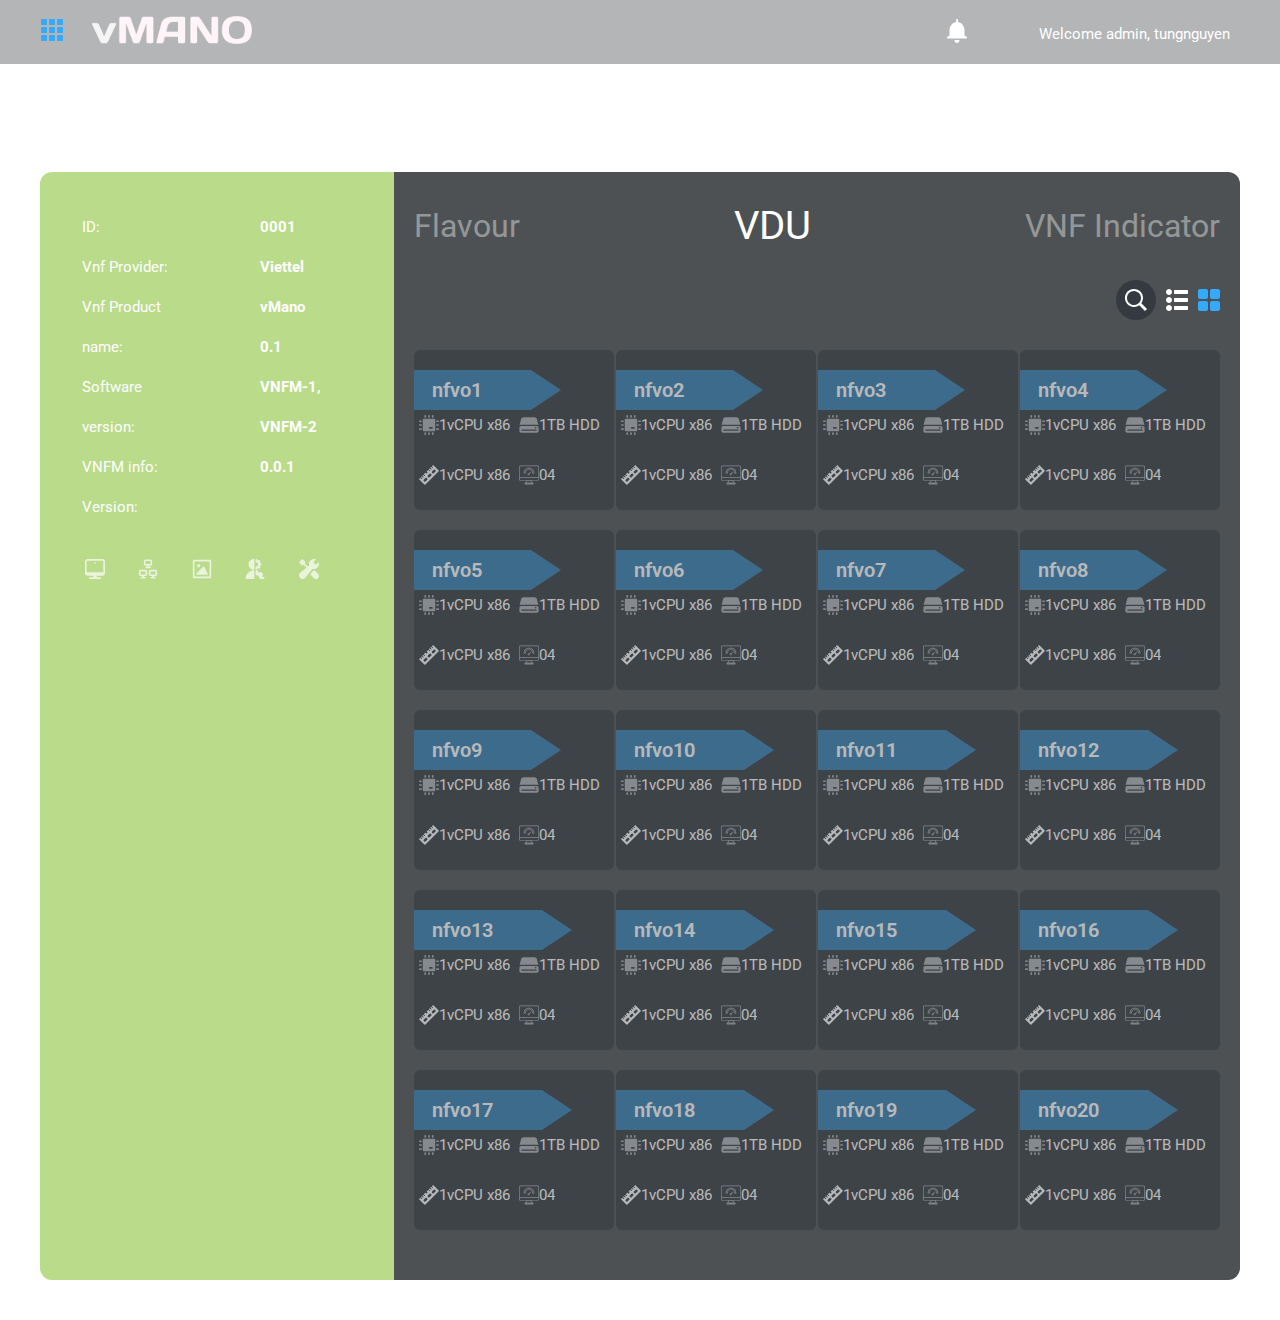
==== commit 93231051: "update-project" ====
--- a/index.html
+++ b/index.html
@@ -4,7 +4,7 @@
     <meta charset="UTF-8" />
     <meta http-equiv="X-UA-Compatible" content="IE=edge" />
     <meta name="viewport" content="width=device-width, initial-scale=1.0" />
-    <title>Document</title>
+    <title>vMANO</title>
     <link rel="stylesheet" href="./assets/css/style.css" />
   </head>
   <body onload="load()">
--- a/assets/css/style.css
+++ b/assets/css/style.css
@@ -101,7 +101,7 @@
 .items {
   display: flex;
   justify-content: center;
-  align-items: center;
+  /* align-items: center; */
 }
 .icons__left {
   display: flex;
@@ -112,8 +112,8 @@
 .left {
   background: rgb(116 184 22 / 50%);
   border-radius: 12px 0px 0px 12px;
-  width: 25.313rem;
-  height: 1032px;
+  /* width: 25.313rem; */
+  /* height: 1032px; */
 
   margin: 30px 0 40px 40px;
 }
@@ -137,7 +137,7 @@
 }
 .right {
   width: 56.25rem;
-  height: 1032px;
+  /* height: 1032px; */
   margin: 30px 40px 40px 0;
   background: rgb(33 37 41 / 80%);
   border-radius: 0px 12px 12px 0;
@@ -240,14 +240,9 @@
 @media screen and (max-width: 1024px) {
   .items {
     display: flex;
-    /* min-height: 100%; */
-    /* max-height: 100%; */
   }
   .left {
     width: 100%;
-    height: 380vh;
-    /* height: 100%; */
-
     border-radius: 12px 0 0 12px;
   }
   .left__items {
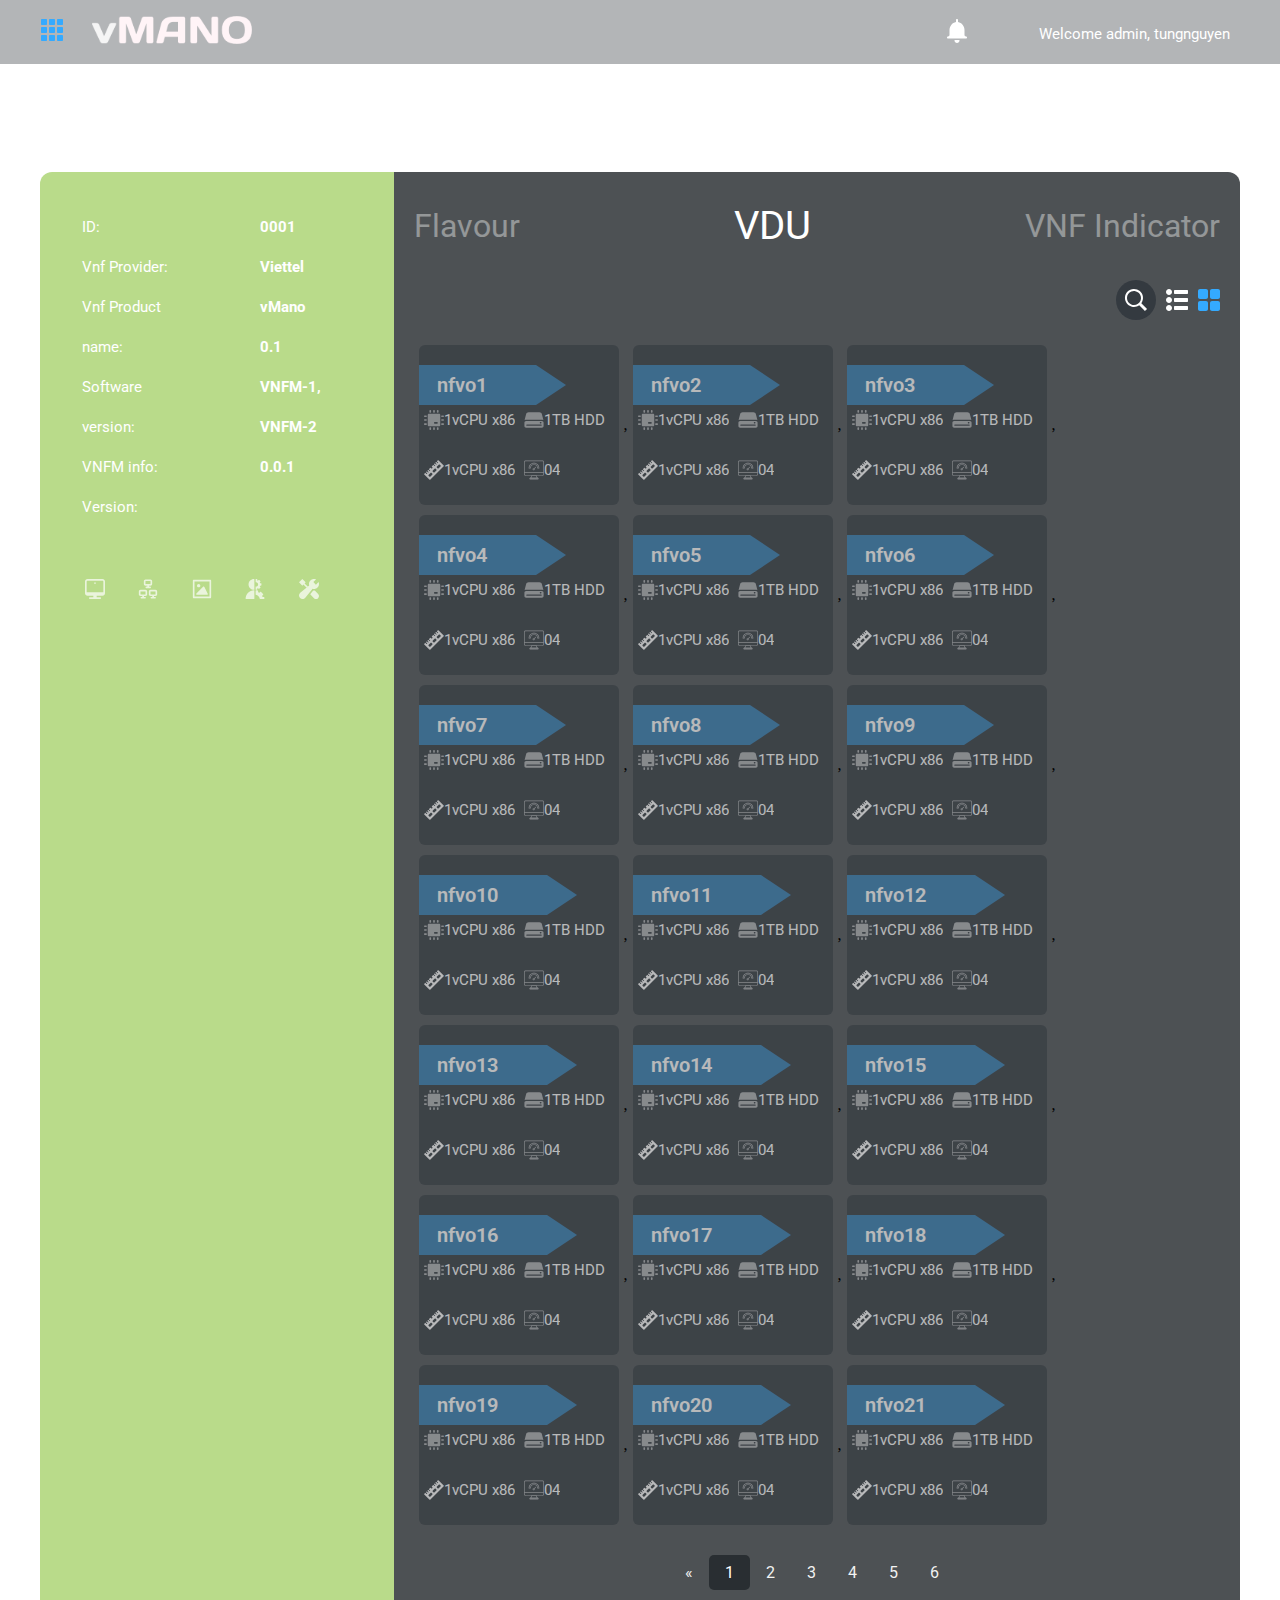
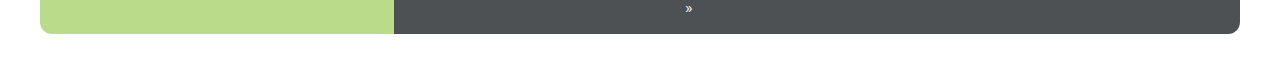
==== commit b4752371: "update-search-debounce" ====
--- a/index.html
+++ b/index.html
@@ -6,8 +6,15 @@
     <meta name="viewport" content="width=device-width, initial-scale=1.0" />
     <title>vMANO</title>
     <link rel="stylesheet" href="./assets/css/style.css" />
+    <link
+      type="image/png"
+      sizes="16x16"
+      rel="icon"
+      href="./assets/img/grid.svg"
+    />
   </head>
-  <body onload="load()">
+  <!-- <body onload="load()"> -->
+  <body>
     <!-- Header -->
     <header>
       <div>
@@ -187,20 +194,23 @@
             <p class="text__items__opa">VNF Indicator</p>
           </div>
           <div class="icons__items__right">
-            <svg
-              style="margin-right: 10px"
-              width="40"
-              height="40"
-              viewBox="0 0 40 40"
-              fill="none"
-              xmlns="http://www.w3.org/2000/svg"
-            >
-              <rect width="40" height="40" rx="20" fill="#343A40" />
-              <path
-                d="M31.061 28.939L25.328 23.206C26.6406 21.3613 27.2121 19.0907 26.9293 16.8444C26.6465 14.5981 25.5301 12.54 23.8012 11.0782C22.0724 9.61632 19.8574 8.85742 17.5953 8.9519C15.3332 9.04639 13.1892 9.98735 11.5883 11.5883C9.98735 13.1892 9.04639 15.3332 8.9519 17.5953C8.85742 19.8574 9.61632 22.0724 11.0782 23.8012C12.54 25.5301 14.5981 26.6465 16.8444 26.9293C19.0907 27.2121 21.3613 26.6406 23.206 25.328L28.939 31.061L31.061 28.939ZM11 18C11 16.6155 11.4106 15.2622 12.1797 14.111C12.9489 12.9599 14.0421 12.0627 15.3212 11.5329C16.6003 11.003 18.0078 10.8644 19.3656 11.1345C20.7235 11.4046 21.9708 12.0713 22.9498 13.0503C23.9287 14.0292 24.5954 15.2765 24.8655 16.6344C25.1356 17.9922 24.997 19.3997 24.4672 20.6788C23.9374 21.9579 23.0401 23.0511 21.889 23.8203C20.7379 24.5895 19.3845 25 18 25C16.1441 24.9979 14.3649 24.2597 13.0526 22.9474C11.7403 21.6351 11.0021 19.8559 11 18Z"
-                fill="white"
-              />
-            </svg>
+            <!-- Search -->
+            <div class="search-box">
+              <button class="btn-search">
+                <svg class="svg-search">
+                  <path
+                    d="M31.061 28.939L25.328 23.206C26.6406 21.3613 27.2121 19.0907 26.9293 16.8444C26.6465 14.5981 25.5301 12.54 23.8012 11.0782C22.0724 9.61632 19.8574 8.85742 17.5953 8.9519C15.3332 9.04639 13.1892 9.98735 11.5883 11.5883C9.98735 13.1892 9.04639 15.3332 8.9519 17.5953C8.85742 19.8574 9.61632 22.0724 11.0782 23.8012C12.54 25.5301 14.5981 26.6465 16.8444 26.9293C19.0907 27.2121 21.3613 26.6406 23.206 25.328L28.939 31.061L31.061 28.939ZM11 18C11 16.6155 11.4106 15.2622 12.1797 14.111C12.9489 12.9599 14.0421 12.0627 15.3212 11.5329C16.6003 11.003 18.0078 10.8644 19.3656 11.1345C20.7235 11.4046 21.9708 12.0713 22.9498 13.0503C23.9287 14.0292 24.5954 15.2765 24.8655 16.6344C25.1356 17.9922 24.997 19.3997 24.4672 20.6788C23.9374 21.9579 23.0401 23.0511 21.889 23.8203C20.7379 24.5895 19.3845 25 18 25C16.1441 24.9979 14.3649 24.2597 13.0526 22.9474C11.7403 21.6351 11.0021 19.8559 11 18Z"
+                    fill="white"
+                  />
+                </svg>
+              </button>
+              <input
+                type="text"
+                id="search"
+                class="input-search"
+                placeholder="Search..."
+              />
+            </div>
             <svg
               style="margin-right: 10px"
               width="22"
@@ -259,8 +269,72 @@
               />
             </svg>
           </div>
-
+          <!-- Handle card -->
           <div id="root" class="content__right"></div>
+          <!-- Pagination -->
+          <!-- <div class="window">
+            <div class="emojis-container"></div>
+            <div class="btns-container">
+              <button class="btn prev">
+                <svg
+                  version="1.1"
+                  id="Capa_1"
+                  xmlns="http://www.w3.org/2000/svg"
+                  xmlns:xlink="http://www.w3.org/1999/xlink"
+                  x="0px"
+                  y="0px"
+                  width="20px"
+                  height="20px"
+                  viewBox="0 0 451.846 451.847"
+                  style="enable-background: new 0 0 451.846 451.847"
+                  xml:space="preserve"
+                  transform="rotate(-180)"
+                >
+                  <g>
+                    <path
+                      d="M345.441,248.292L151.154,442.573c-12.359,12.365-32.397,12.365-44.75,0c-12.354-12.354-12.354-32.391,0-44.744
+                    L278.318,225.92L106.409,54.017c-12.354-12.359-12.354-32.394,0-44.748c12.354-12.359,32.391-12.359,44.75,0l194.287,194.284
+                    c6.177,6.18,9.262,14.271,9.262,22.366C354.708,234.018,351.617,242.115,345.441,248.292z"
+                    />
+                  </g>
+                </svg>
+              </button>
+              <div class="btns-pagination"></div>
+              <button class="btn next">
+                <svg
+                  version="1.1"
+                  id="Capa_1"
+                  xmlns="http://www.w3.org/2000/svg"
+                  xmlns:xlink="http://www.w3.org/1999/xlink"
+                  x="0px"
+                  y="0px"
+                  width="20px"
+                  height="20px"
+                  viewBox="0 0 451.846 451.847"
+                  style="enable-background: new 0 0 451.846 451.847"
+                  xml:space="preserve"
+                >
+                  <g>
+                    <path
+                      d="M345.441,248.292L151.154,442.573c-12.359,12.365-32.397,12.365-44.75,0c-12.354-12.354-12.354-32.391,0-44.744
+                    L278.318,225.92L106.409,54.017c-12.354-12.359-12.354-32.394,0-44.748c12.354-12.359,32.391-12.359,44.75,0l194.287,194.284
+                    c6.177,6.18,9.262,14.271,9.262,22.366C354.708,234.018,351.617,242.115,345.441,248.292z"
+                    />
+                  </g>
+                </svg>
+              </button>
+            </div>
+          </div> -->
+          <div class="pagination">
+            <a href="#">&laquo;</a>
+            <a href="#" class="active">1</a>
+            <a href="#">2</a>
+            <a href="#">3</a>
+            <a href="#">4</a>
+            <a href="#">5</a>
+            <a href="#">6</a>
+            <a href="#">&raquo;</a>
+          </div>
         </div>
       </div>
     </main>
--- a/assets/css/style.css
+++ b/assets/css/style.css
@@ -2,7 +2,9 @@
 * {
   margin: 0;
   padding: 0;
-}
+  box-sizing: border-box;
+}
+
 body {
   background: url("/assets/img/background.png") no-repeat center center fixed;
   background-size: cover;
@@ -106,7 +108,7 @@
 .icons__left {
   display: flex;
   justify-content: space-between;
-  margin: 0 15px;
+  margin: 20px 15px;
   padding-right: 60px;
 }
 .left {
@@ -173,11 +175,11 @@
 }
 .content__right {
   display: flex;
-  justify-content: space-between;
+  justify-content: flex-start;
   /* justify-content: center; */
   flex-wrap: wrap;
   align-items: center;
-  margin: 30px 20px;
+  margin: 20px 20px;
 }
 .info__items {
   /* display: flex; */
@@ -185,7 +187,7 @@
   opacity: 0.6;
   border-radius: 6px;
   /* height: 150vh; */
-  margin-bottom: 20px;
+  margin: 5px;
 }
 .accessory__items__right {
   display: flex;
@@ -236,7 +238,168 @@
   font-weight: 600;
   line-height: 24px;
 }
-/* Responsive Ipad Pro*/
+/*Search*/
+.search-box {
+  width: fit-content;
+  height: fit-content;
+  position: relative;
+  margin-right: 10px;
+}
+.input-search {
+  height: 40px;
+  width: 40px;
+  border-style: none;
+  font-size: 18px;
+  letter-spacing: 2px;
+  outline: none;
+  border-radius: 25px;
+  transition: all 0.5s ease-in-out;
+  background-color: rgb(52, 58, 64);
+  padding-right: 40px;
+  color: #fff;
+}
+.input-search::placeholder {
+  color: rgba(255, 255, 255, 0.5);
+  font-size: 18px;
+  letter-spacing: 2px;
+  font-weight: 100;
+}
+.btn-search {
+  width: 40px;
+  height: 40px;
+  border-style: none;
+  font-size: 20px;
+  font-weight: bold;
+  outline: none;
+  cursor: pointer;
+  border-radius: 50%;
+  position: absolute;
+  right: 0px;
+  color: #ffffff;
+  background-color: transparent;
+  pointer-events: painted;
+}
+.svg-search {
+  width: 40px;
+  height: 40px;
+}
+.btn-search:focus ~ .input-search {
+  width: 300px;
+  border-radius: 0px;
+  background-color: transparent;
+  border-bottom: 1px solid rgba(255, 255, 255, 0.5);
+  transition: all 500ms cubic-bezier(0, 0.11, 0.35, 2);
+}
+.input-search:focus {
+  width: 300px;
+  border-radius: 0px;
+  background-color: transparent;
+  border-bottom: 1px solid rgba(255, 255, 255, 0.5);
+  transition: all 500ms cubic-bezier(0, 0.11, 0.35, 2);
+}
+/* Pagination */
+/* .window {
+  width: 90%;
+  max-width: 600px;
+  background-color: white;
+  border-radius: 30px;
+  overflow: hidden;
+  background-color: #f1f1f1;
+}
+
+.window__header {
+  background-color: black;
+  height: 40px;
+  display: flex;
+  align-items: center;
+  padding: 0 2rem;
+}
+
+.window__dot {
+  width: 1.25rem;
+  height: 1.25rem;
+  background-color: white;
+  border-radius: 50%;
+  margin-right: 6px;
+}
+
+.window__dot:first-child {
+  background-color: #f95151;
+}
+.window__dot:nth-child(2) {
+  background-color: #ffb400;
+}
+.window__dot:nth-child(3) {
+  background-color: #96d46f;
+}
+
+.emojis-container {
+  padding: 2rem;
+  width: 100%;
+  display: grid;
+  grid-template-columns: repeat(2, 1fr);
+  grid-gap: 1rem;
+}
+
+.emojis-container__item {
+  padding: 1rem;
+  background-color: white;
+  font-size: 1.8rem;
+}
+
+.btns-container {
+  display: flex;
+  justify-content: center;
+  align-items: center;
+  padding: 2rem;
+  width: 100%;
+}
+
+.btn {
+  background-color: white;
+  margin-right: 0.8rem;
+  border-radius: 5px;
+  font-size: 1.7rem;
+  width: 4rem;
+  height: 4rem;
+  cursor: pointer;
+  margin-bottom: 0.8rem;
+}
+
+.btn.next,
+.btn.prev {
+  background: none;
+  font-size: 2.8rem;
+}
+
+.selected {
+  background: black;
+  color: white;
+} */
+.pagination {
+  display: inline-block;
+  margin: 5px 275px;
+}
+
+.pagination a {
+  font-family: "Roboto", sans-serif;
+  color: #f3f3f3;
+  float: left;
+  padding: 8px 16px;
+  text-decoration: none;
+}
+
+.pagination a.active {
+  background-color: rgb(33 37 41 / 80%);
+  color: white;
+  border-radius: 5px;
+}
+
+.pagination a:hover:not(.active) {
+  background-color: #1d2830;
+  border-radius: 5px;
+}
+/* Responsive Ipad, Ipad Pro*/
 @media screen and (max-width: 1024px) {
   .items {
     display: flex;
@@ -277,6 +440,20 @@
   }
   .accessory__items__right {
     margin: 30px 40px;
+  }
+  .pagination {
+    display: flex;
+    justify-content: center;
+    align-items: center;
+    margin: 20px 0;
+  }
+  .btn-search:focus ~ .input-search {
+    margin-left: 15px;
+    transition: all 500ms cubic-bezier(0, 0.11, 0.35, 1.8);
+  }
+  .input-search:focus {
+    margin-left: 15px;
+    transition: all 500ms cubic-bezier(0, 0.11, 0.35, 1.8);
   }
 }
 
@@ -351,4 +528,15 @@
   .info__items {
     margin: 10px 0;
   }
-}
+  .pagination {
+    padding: 20px 0;
+  }
+  .btn-search:focus ~ .input-search {
+    margin-left: 40px;
+    transition: all 500ms cubic-bezier(0, 0.11, 0.35, 1.6);
+  }
+  .input-search:focus {
+    margin-left: 40px;
+    transition: all 500ms cubic-bezier(0, 0.11, 0.35, 1.6);
+  }
+}
